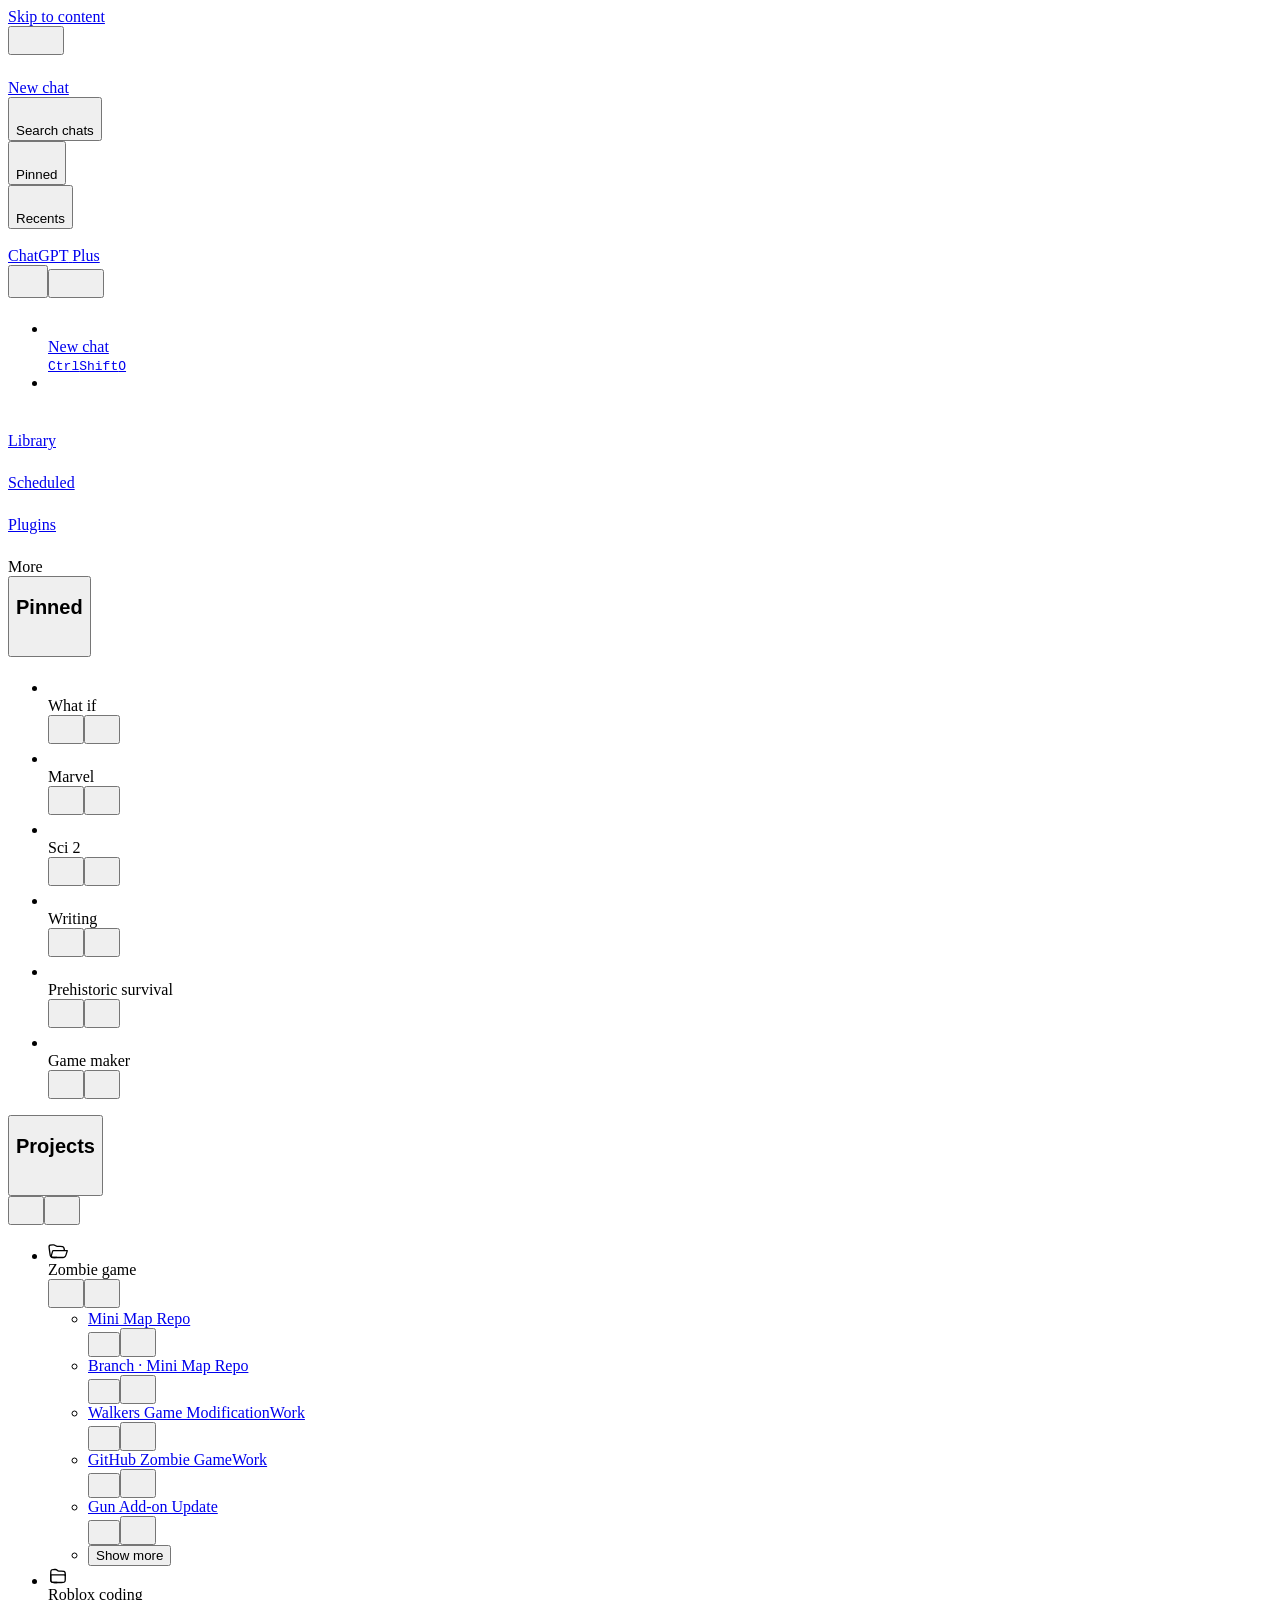
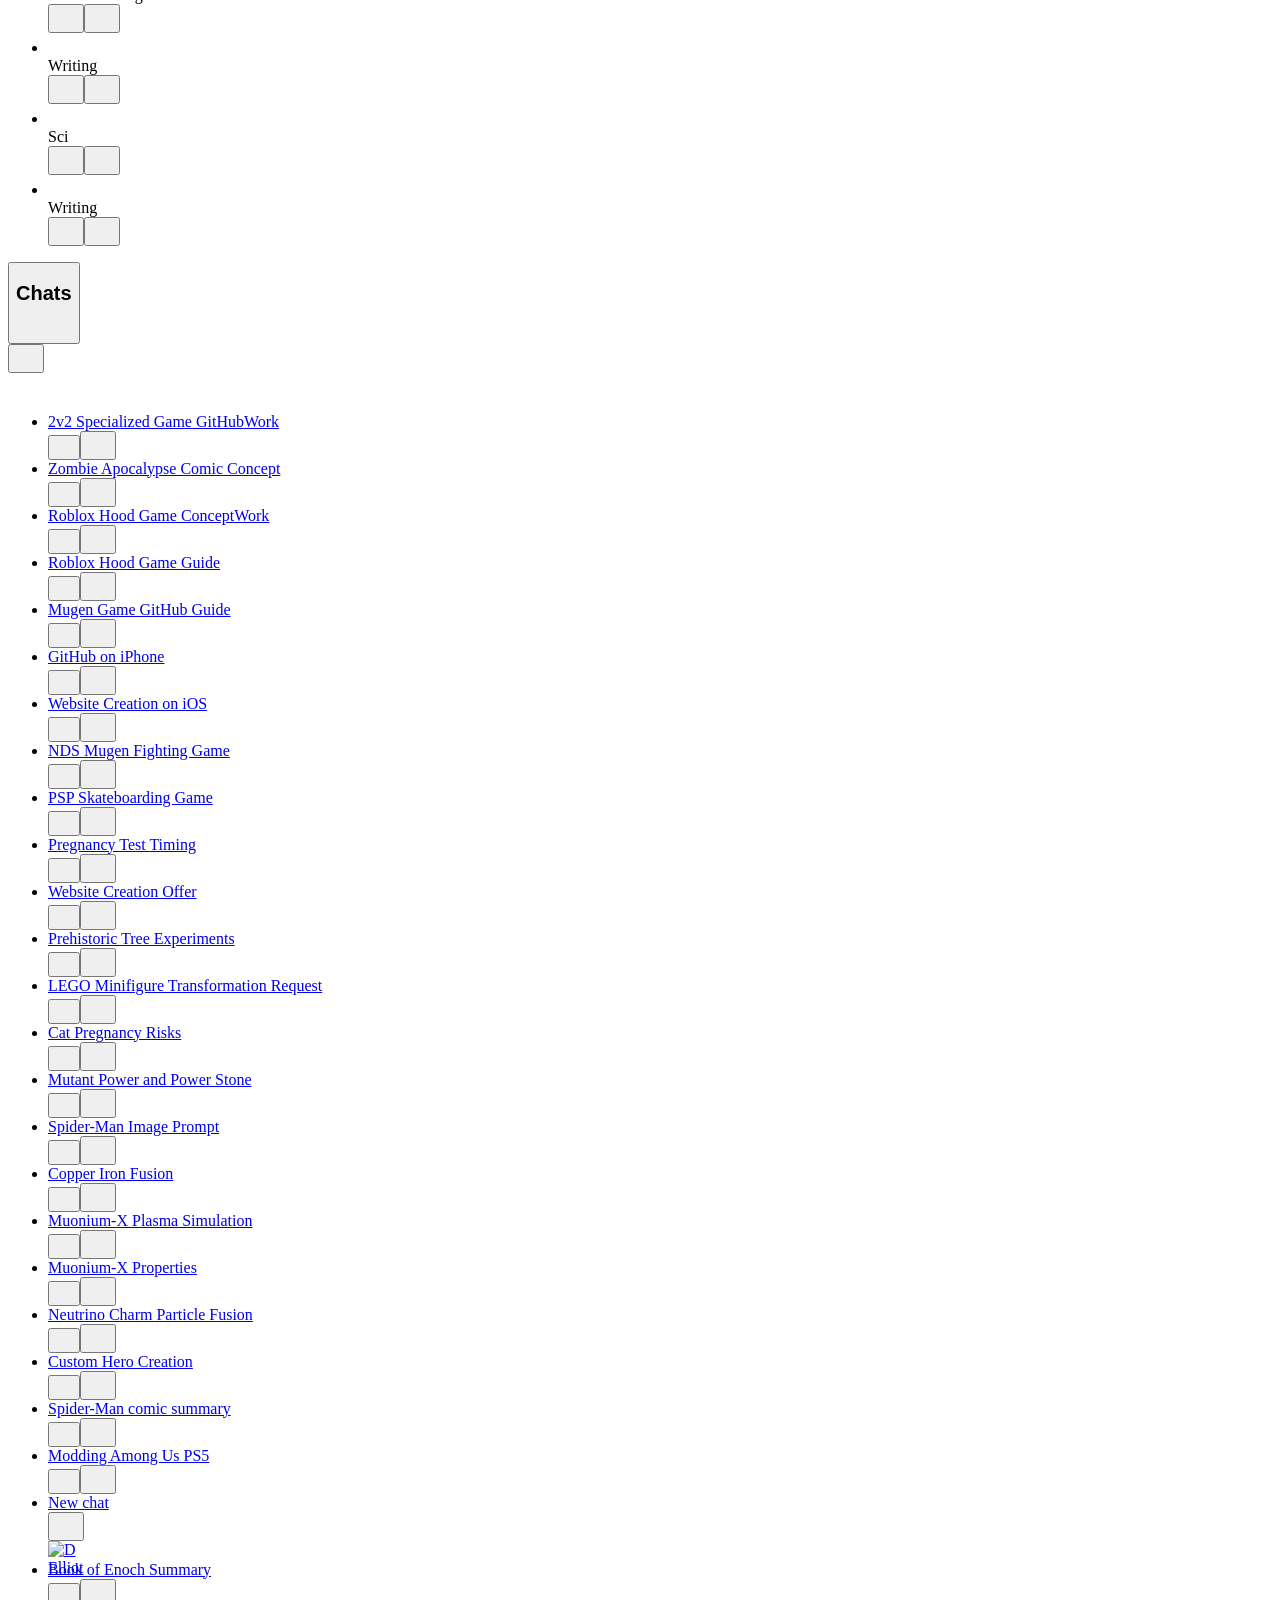
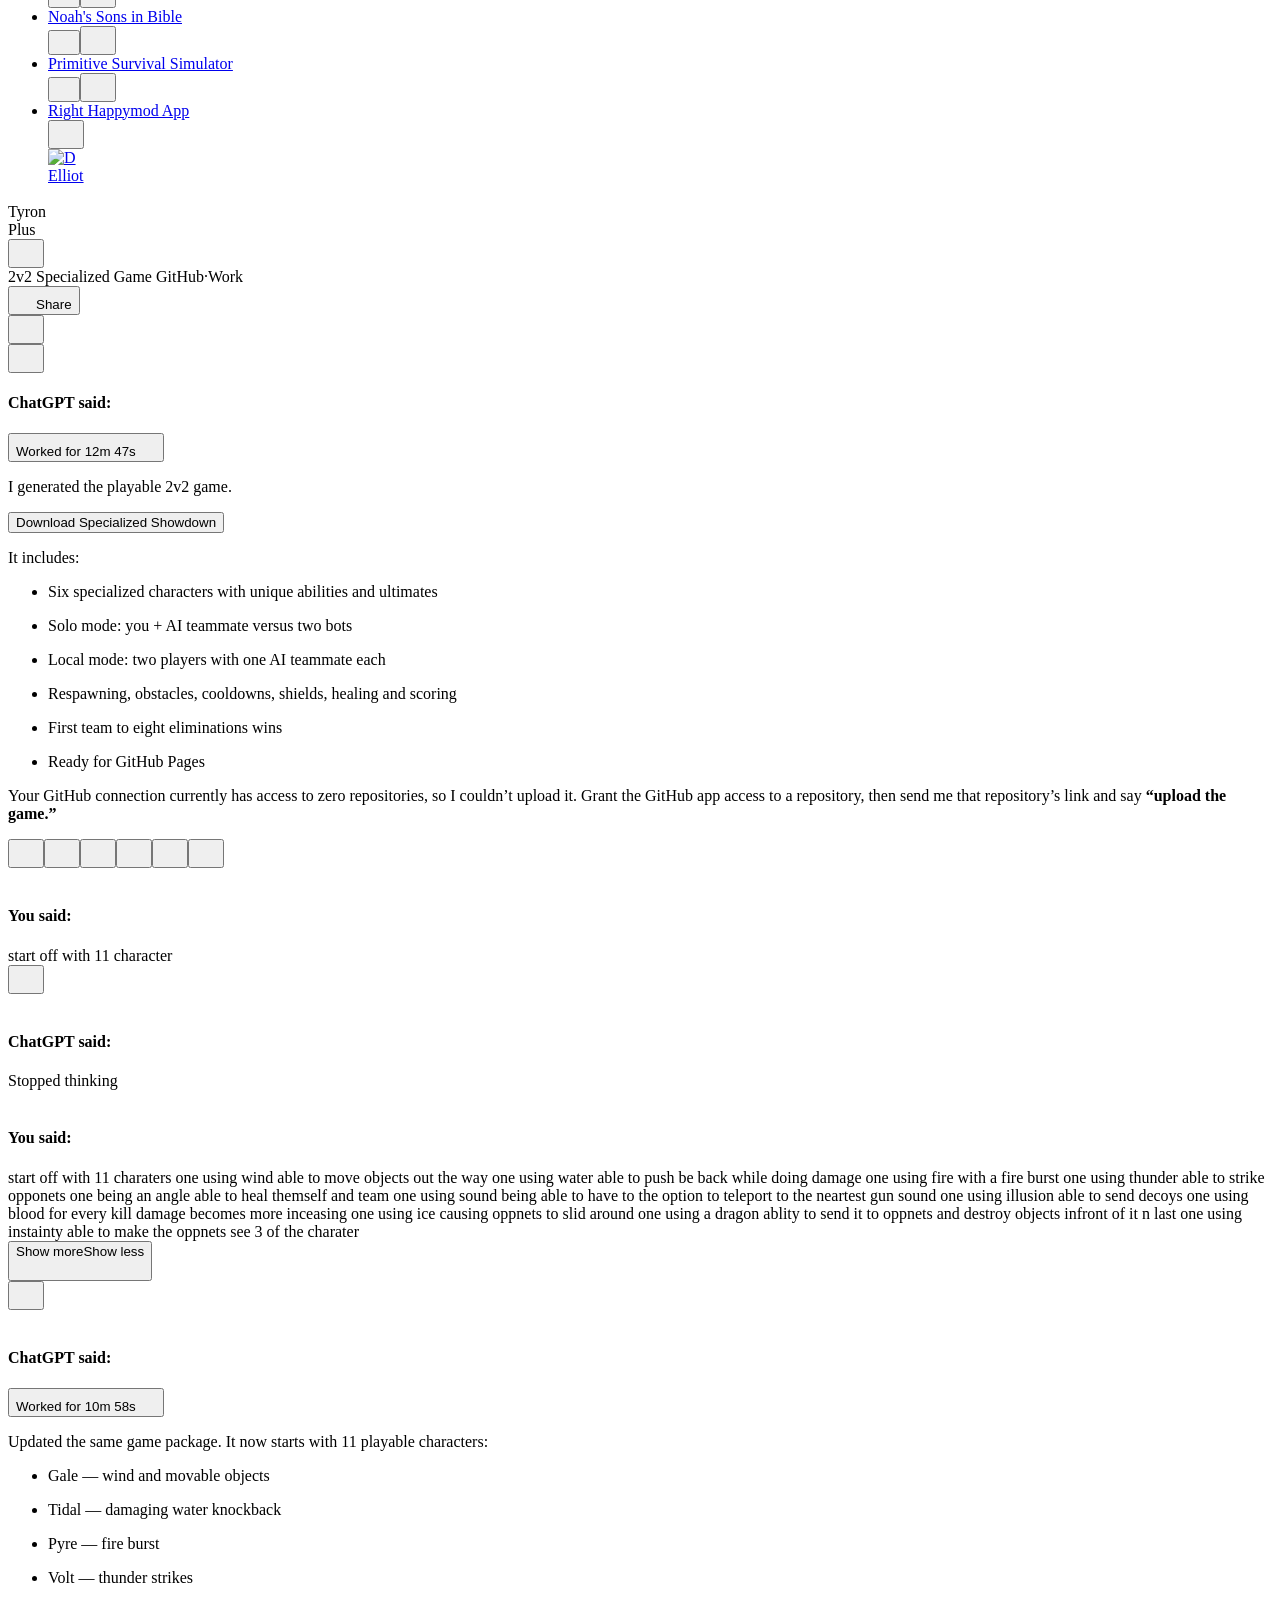
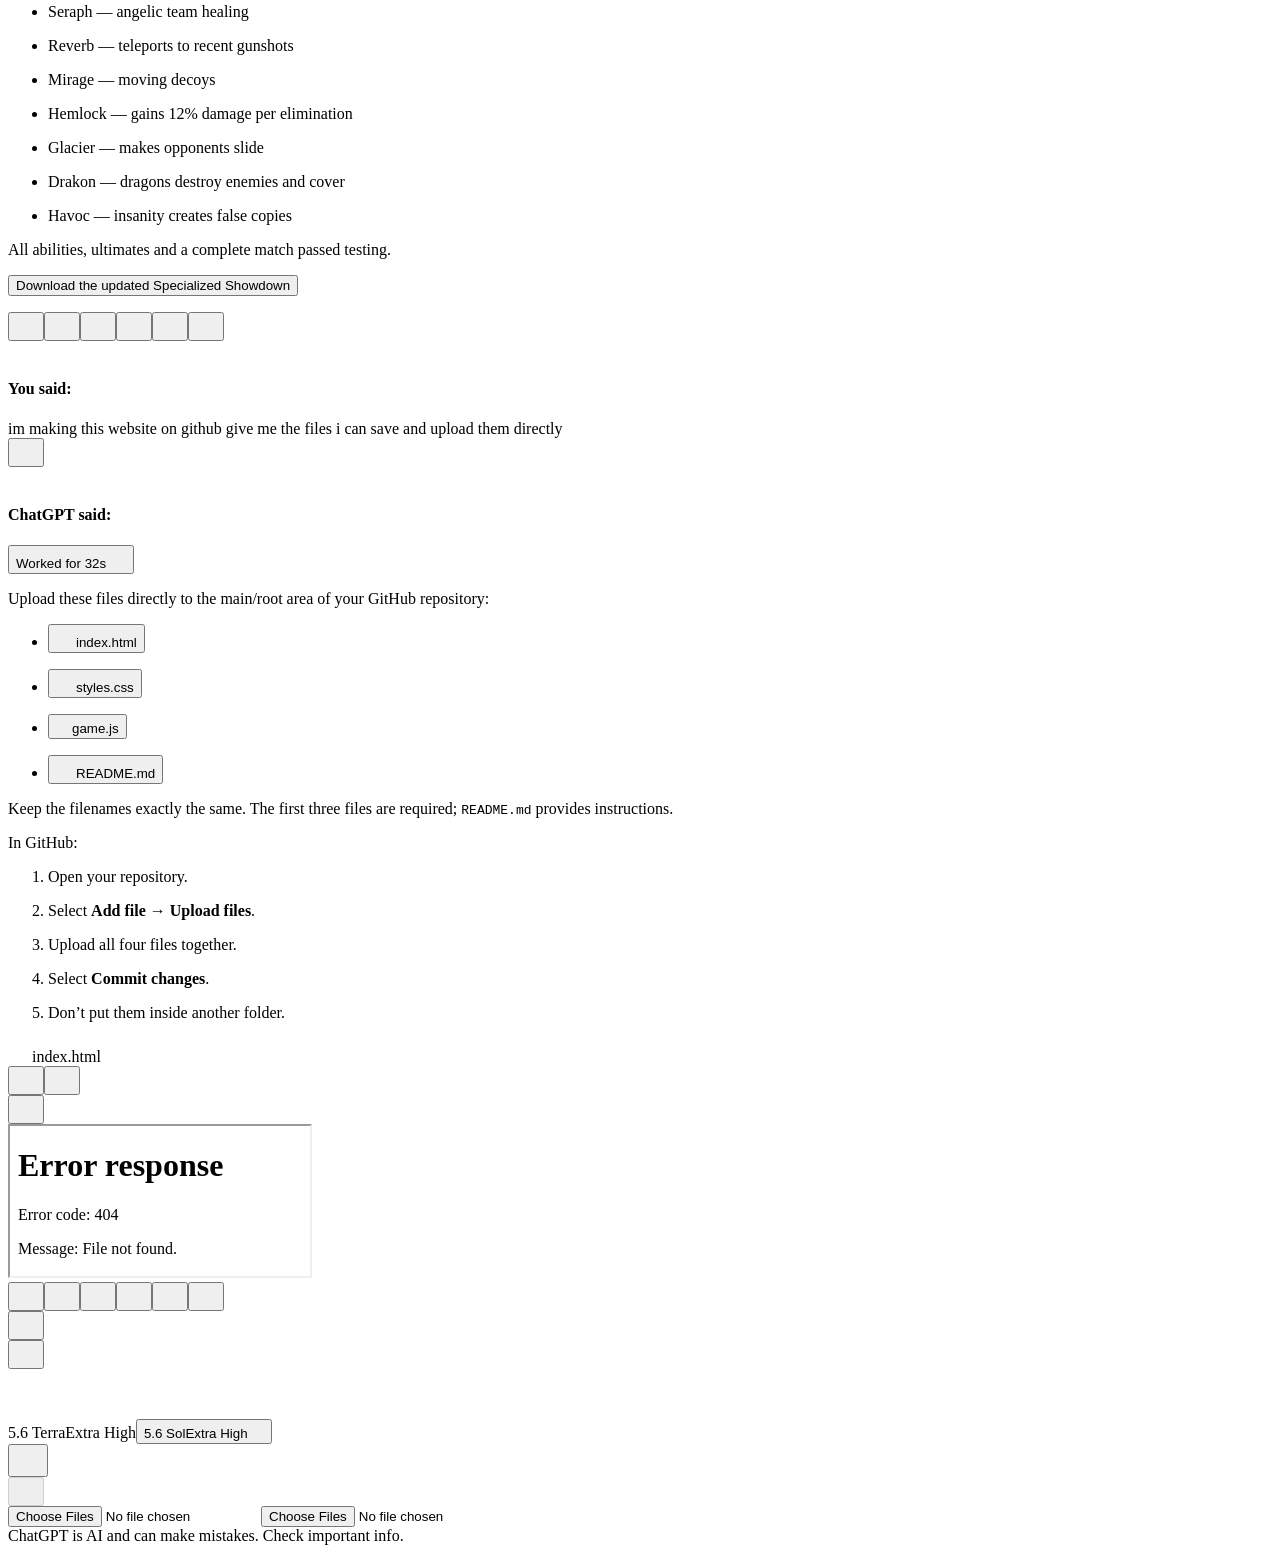
==== index.html @ 0e1603dc "Add files via upload" ====
<!DOCTYPE html>
<!-- saved from url=(0058)https://chatgpt.com/c/6a56afa4-ecfc-83ea-ad2e-dd8b0d03f89f -->
<html lang="en-US" data-build="prod-c3ecf2279f5e7dc6a6dc6aabc480e2536f325c8c" data-seq="8213088" data-contrast="default" dir="ltr" class="dark" data-chat-theme="default" style="color-scheme: dark; --cot-shimmer-duration: 1400ms;" data-ds-color-theme-update="" data-focus-mode="mouse"><head><meta http-equiv="Content-Type" content="text/html; charset=UTF-8"><style>.ͼs {background-color: var(--gray-950); color: var(--gray-50);}
.ͼs .cm-content {caret-color: var(--gray-50);}
.ͼs .cm-cursor, .ͼs .cm-dropCursor {border-left-color: var(--gray-50);}
.ͼs.cm-focused .cm-selectionBackgroundm .cm-selectionBackground, .ͼs .cm-content ::selection {background-color: var(--blue-a75);}
.ͼs .cm-activeLine {background-color: var(--gray-900);}
.ͼs .cm-gutters {background-color: var(--gray-925); color: var(--gray-250);}
.ͼs .cm-activeLineGutter {background-color: var(--gray-900);}
.ͼt {color: var(--gray-250);}
.ͼu {color: var(--blue-200);}
.ͼv {color: var(--pink-200);}
.ͼw {color: var(--yellow-200);}
.ͼx {color: var(--red-200);}
.ͼy {color: var(--orange-200);}
.ͼz {color: var(--green-200);}
.ͼ10 {color: var(--orange-200);}
.ͼ11 {color: var(--purple-200);}
.ͼ12 {color: var(--yellow-200);}
.ͼ13 {color: var(--blue-200);}
.ͼ14 {color: var(--blue-200); text-decoration: underline;}
.ͼ15 {color: var(--red-200); text-decoration: underline;}
.ͼ16 .cm-lineNumbers .cm-gutterElement {padding-left: 8px;}
.ͼ16 .cm-cursor, .ͼ16 .cm-dropCursor {border-left-width: 2px;}
.ͼ16 .cm-matchingBracket {outline: 1px solid var(--blue-200); color: inherit;}
.ͼ16 .cm-nonmatchingBracket {outline: 1px solid var(--red-200); color: inherit;}
</style><meta name="viewport" content="width=device-width, initial-scale=1, viewport-fit=cover"><link rel="preload" as="image" href="https://lh3.googleusercontent.com/a/ACg8ocJFbEPxHGlmaz9Wqb_9AbahKiTycA53Fc9KNdpix8l3KFwuYwk=s96-c" referrerpolicy="no-referrer"><meta name="text-scale" content="scale"><title>2v2 Specialized Game GitHub</title><meta property="og:title" content="ChatGPT"><meta property="og:image" content="https://cdn.openai.com/chatgpt/share-og.png"><link rel="preconnect" href="https://api.oaistatsig.com/"><meta name="robots" content="noindex, nofollow"><meta name="dd-trace-id" content="16848768690467517629"><meta name="dd-trace-time" content="1783976954609"><link rel="icon" href="https://chatgpt.com/favicon.ico" sizes="any"><link rel="icon" href="https://chatgpt.com/cdn/assets/favicon-eex17e9e.ico" sizes="48x48"><link rel="icon" href="https://chatgpt.com/cdn/assets/favicon-l4nq08hd.svg" type="image/svg+xml"><link rel="icon" href="https://chatgpt.com/cdn/assets/favicon-l4nq08hd.svg" type="image/svg+xml" media="(prefers-color-scheme: dark)"><link rel="icon" href="https://chatgpt.com/cdn/assets/favicon-48x48-glnpepm0.webp" type="image/png" sizes="48x48"><link rel="apple-touch-icon" sizes="180x180" href="https://chatgpt.com/cdn/assets/favicon-180x180-od45eci6.webp"><meta name="description" content="ChatGPT is your AI chatbot for everyday use. Chat with the most advanced AI to explore ideas, solve problems, and learn faster."><meta name="keyword" content="ai chat,ai,chap gpt,chat gbt,chat gpt 3,chat gpt login,chat gpt website,chat gpt,chat gtp,chat openai,chat,chatai,chatbot gpt,chatg,chatgpt login,chatgpt,gpt chat,open ai,openai chat,openai chatgpt,openai"><meta property="og:description" content="ChatGPT helps you get answers, find inspiration, and be more productive."><meta property="og:url" content="https://chatgpt.com/"><meta property="og:site_name" content="ChatGPT"><link rel="alternate" hreflang="am" href="https://chatgpt.com/c/6a56afa4-ecfc-83ea-ad2e-dd8b0d03f89f?locale=am"><link rel="alternate" hreflang="ar" href="https://chatgpt.com/c/6a56afa4-ecfc-83ea-ad2e-dd8b0d03f89f?locale=ar"><link rel="alternate" hreflang="bg-BG" href="https://chatgpt.com/c/6a56afa4-ecfc-83ea-ad2e-dd8b0d03f89f?locale=bg-BG"><link rel="alternate" hreflang="bn-BD" href="https://chatgpt.com/c/6a56afa4-ecfc-83ea-ad2e-dd8b0d03f89f?locale=bn-BD"><link rel="alternate" hreflang="bs-BA" href="https://chatgpt.com/c/6a56afa4-ecfc-83ea-ad2e-dd8b0d03f89f?locale=bs-BA"><link rel="alternate" hreflang="ca-ES" href="https://chatgpt.com/c/6a56afa4-ecfc-83ea-ad2e-dd8b0d03f89f?locale=ca-ES"><link rel="alternate" hreflang="cs-CZ" href="https://chatgpt.com/c/6a56afa4-ecfc-83ea-ad2e-dd8b0d03f89f?locale=cs-CZ"><link rel="alternate" hreflang="da-DK" href="https://chatgpt.com/c/6a56afa4-ecfc-83ea-ad2e-dd8b0d03f89f?locale=da-DK"><link rel="alternate" hreflang="de-DE" href="https://chatgpt.com/c/6a56afa4-ecfc-83ea-ad2e-dd8b0d03f89f?locale=de-DE"><link rel="alternate" hreflang="el-GR" href="https://chatgpt.com/c/6a56afa4-ecfc-83ea-ad2e-dd8b0d03f89f?locale=el-GR"><link rel="alternate" hreflang="en-US" href="https://chatgpt.com/c/6a56afa4-ecfc-83ea-ad2e-dd8b0d03f89f"><link rel="alternate" hreflang="es-ES" href="https://chatgpt.com/c/6a56afa4-ecfc-83ea-ad2e-dd8b0d03f89f?locale=es-ES"><link rel="alternate" hreflang="es-419" href="https://chatgpt.com/c/6a56afa4-ecfc-83ea-ad2e-dd8b0d03f89f?locale=es-419"><link rel="alternate" hreflang="et-EE" href="https://chatgpt.com/c/6a56afa4-ecfc-83ea-ad2e-dd8b0d03f89f?locale=et-EE"><link rel="alternate" hreflang="fa" href="https://chatgpt.com/c/6a56afa4-ecfc-83ea-ad2e-dd8b0d03f89f?locale=fa"><link rel="alternate" hreflang="fi-FI" href="https://chatgpt.com/c/6a56afa4-ecfc-83ea-ad2e-dd8b0d03f89f?locale=fi-FI"><link rel="alternate" hreflang="fr-FR" href="https://chatgpt.com/c/6a56afa4-ecfc-83ea-ad2e-dd8b0d03f89f?locale=fr-FR"><link rel="alternate" hreflang="fr-CA" href="https://chatgpt.com/c/6a56afa4-ecfc-83ea-ad2e-dd8b0d03f89f?locale=fr-CA"><link rel="alternate" hreflang="gu-IN" href="https://chatgpt.com/c/6a56afa4-ecfc-83ea-ad2e-dd8b0d03f89f?locale=gu-IN"><link rel="alternate" hreflang="hi-IN" href="https://chatgpt.com/c/6a56afa4-ecfc-83ea-ad2e-dd8b0d03f89f?locale=hi-IN"><link rel="alternate" hreflang="hr-HR" href="https://chatgpt.com/c/6a56afa4-ecfc-83ea-ad2e-dd8b0d03f89f?locale=hr-HR"><link rel="alternate" hreflang="hu-HU" href="https://chatgpt.com/c/6a56afa4-ecfc-83ea-ad2e-dd8b0d03f89f?locale=hu-HU"><link rel="alternate" hreflang="hy-AM" href="https://chatgpt.com/c/6a56afa4-ecfc-83ea-ad2e-dd8b0d03f89f?locale=hy-AM"><link rel="alternate" hreflang="id-ID" href="https://chatgpt.com/c/6a56afa4-ecfc-83ea-ad2e-dd8b0d03f89f?locale=id-ID"><link rel="alternate" hreflang="is-IS" href="https://chatgpt.com/c/6a56afa4-ecfc-83ea-ad2e-dd8b0d03f89f?locale=is-IS"><link rel="alternate" hreflang="it-IT" href="https://chatgpt.com/c/6a56afa4-ecfc-83ea-ad2e-dd8b0d03f89f?locale=it-IT"><link rel="alternate" hreflang="ja-JP" href="https://chatgpt.com/c/6a56afa4-ecfc-83ea-ad2e-dd8b0d03f89f?locale=ja-JP"><link rel="alternate" hreflang="ka-GE" href="https://chatgpt.com/c/6a56afa4-ecfc-83ea-ad2e-dd8b0d03f89f?locale=ka-GE"><link rel="alternate" hreflang="kk" href="https://chatgpt.com/c/6a56afa4-ecfc-83ea-ad2e-dd8b0d03f89f?locale=kk"><link rel="alternate" hreflang="kn-IN" href="https://chatgpt.com/c/6a56afa4-ecfc-83ea-ad2e-dd8b0d03f89f?locale=kn-IN"><link rel="alternate" hreflang="ko-KR" href="https://chatgpt.com/c/6a56afa4-ecfc-83ea-ad2e-dd8b0d03f89f?locale=ko-KR"><link rel="alternate" hreflang="lt" href="https://chatgpt.com/c/6a56afa4-ecfc-83ea-ad2e-dd8b0d03f89f?locale=lt"><link rel="alternate" hreflang="lv-LV" href="https://chatgpt.com/c/6a56afa4-ecfc-83ea-ad2e-dd8b0d03f89f?locale=lv-LV"><link rel="alternate" hreflang="mk-MK" href="https://chatgpt.com/c/6a56afa4-ecfc-83ea-ad2e-dd8b0d03f89f?locale=mk-MK"><link rel="alternate" hreflang="ml" href="https://chatgpt.com/c/6a56afa4-ecfc-83ea-ad2e-dd8b0d03f89f?locale=ml"><link rel="alternate" hreflang="mn" href="https://chatgpt.com/c/6a56afa4-ecfc-83ea-ad2e-dd8b0d03f89f?locale=mn"><link rel="alternate" hreflang="mr-IN" href="https://chatgpt.com/c/6a56afa4-ecfc-83ea-ad2e-dd8b0d03f89f?locale=mr-IN"><link rel="alternate" hreflang="ms-MY" href="https://chatgpt.com/c/6a56afa4-ecfc-83ea-ad2e-dd8b0d03f89f?locale=ms-MY"><link rel="alternate" hreflang="my-MM" href="https://chatgpt.com/c/6a56afa4-ecfc-83ea-ad2e-dd8b0d03f89f?locale=my-MM"><link rel="alternate" hreflang="nb-NO" href="https://chatgpt.com/c/6a56afa4-ecfc-83ea-ad2e-dd8b0d03f89f?locale=nb-NO"><link rel="alternate" hreflang="nl-NL" href="https://chatgpt.com/c/6a56afa4-ecfc-83ea-ad2e-dd8b0d03f89f?locale=nl-NL"><link rel="alternate" hreflang="pa" href="https://chatgpt.com/c/6a56afa4-ecfc-83ea-ad2e-dd8b0d03f89f?locale=pa"><link rel="alternate" hreflang="pl-PL" href="https://chatgpt.com/c/6a56afa4-ecfc-83ea-ad2e-dd8b0d03f89f?locale=pl-PL"><link rel="alternate" hreflang="pt-BR" href="https://chatgpt.com/c/6a56afa4-ecfc-83ea-ad2e-dd8b0d03f89f?locale=pt-BR"><link rel="alternate" hreflang="pt-PT" href="https://chatgpt.com/c/6a56afa4-ecfc-83ea-ad2e-dd8b0d03f89f?locale=pt-PT"><link rel="alternate" hreflang="ro-RO" href="https://chatgpt.com/c/6a56afa4-ecfc-83ea-ad2e-dd8b0d03f89f?locale=ro-RO"><link rel="alternate" hreflang="ru-RU" href="https://chatgpt.com/c/6a56afa4-ecfc-83ea-ad2e-dd8b0d03f89f?locale=ru-RU"><link rel="alternate" hreflang="sk-SK" href="https://chatgpt.com/c/6a56afa4-ecfc-83ea-ad2e-dd8b0d03f89f?locale=sk-SK"><link rel="alternate" hreflang="sl-SI" href="https://chatgpt.com/c/6a56afa4-ecfc-83ea-ad2e-dd8b0d03f89f?locale=sl-SI"><link rel="alternate" hreflang="so-SO" href="https://chatgpt.com/c/6a56afa4-ecfc-83ea-ad2e-dd8b0d03f89f?locale=so-SO"><link rel="alternate" hreflang="sq-AL" href="https://chatgpt.com/c/6a56afa4-ecfc-83ea-ad2e-dd8b0d03f89f?locale=sq-AL"><link rel="alternate" hreflang="sr-RS" href="https://chatgpt.com/c/6a56afa4-ecfc-83ea-ad2e-dd8b0d03f89f?locale=sr-RS"><link rel="alternate" hreflang="sv-SE" href="https://chatgpt.com/c/6a56afa4-ecfc-83ea-ad2e-dd8b0d03f89f?locale=sv-SE"><link rel="alternate" hreflang="sw-TZ" href="https://chatgpt.com/c/6a56afa4-ecfc-83ea-ad2e-dd8b0d03f89f?locale=sw-TZ"><link rel="alternate" hreflang="ta-IN" href="https://chatgpt.com/c/6a56afa4-ecfc-83ea-ad2e-dd8b0d03f89f?locale=ta-IN"><link rel="alternate" hreflang="te-IN" href="https://chatgpt.com/c/6a56afa4-ecfc-83ea-ad2e-dd8b0d03f89f?locale=te-IN"><link rel="alternate" hreflang="th-TH" href="https://chatgpt.com/c/6a56afa4-ecfc-83ea-ad2e-dd8b0d03f89f?locale=th-TH"><link rel="alternate" hreflang="tl" href="https://chatgpt.com/c/6a56afa4-ecfc-83ea-ad2e-dd8b0d03f89f?locale=tl"><link rel="alternate" hreflang="tr-TR" href="https://chatgpt.com/c/6a56afa4-ecfc-83ea-ad2e-dd8b0d03f89f?locale=tr-TR"><link rel="alternate" hreflang="uk-UA" href="https://chatgpt.com/c/6a56afa4-ecfc-83ea-ad2e-dd8b0d03f89f?locale=uk-UA"><link rel="alternate" hreflang="ur" href="https://chatgpt.com/c/6a56afa4-ecfc-83ea-ad2e-dd8b0d03f89f?locale=ur"><link rel="alternate" hreflang="vi-VN" href="https://chatgpt.com/c/6a56afa4-ecfc-83ea-ad2e-dd8b0d03f89f?locale=vi-VN"><link rel="alternate" hreflang="zh-CN" href="https://chatgpt.com/c/6a56afa4-ecfc-83ea-ad2e-dd8b0d03f89f?locale=zh-CN"><link rel="alternate" hreflang="zh-TW" href="https://chatgpt.com/c/6a56afa4-ecfc-83ea-ad2e-dd8b0d03f89f?locale=zh-TW"><link rel="alternate" hreflang="zh-HK" href="https://chatgpt.com/c/6a56afa4-ecfc-83ea-ad2e-dd8b0d03f89f?locale=zh-HK"><link rel="alternate" hreflang="x-default" href="https://chatgpt.com/c/6a56afa4-ecfc-83ea-ad2e-dd8b0d03f89f"><link rel="canonical" href="https://chatgpt.com/c/6a56afa4-ecfc-83ea-ad2e-dd8b0d03f89f"><style data-tailwind-layer-order="true" nonce="" type="text/css">@layer properties, theme, base, components, utilities;
</style><link rel="stylesheet" href="./index_files/root-iikznxrp.css"><link rel="stylesheet" href="./index_files/conversation-small-kusvlns9.css"><link rel="modulepreload" as="script" crossorigin="" href="https://chatgpt.com/cdn/assets/eec4c631-jskzvr26xjpgxjqm.js"><link rel="modulepreload" as="script" crossorigin="" href="https://chatgpt.com/cdn/assets/5ab42519-ne3fjlvkb55un9xn.js"><link rel="modulepreload" as="script" crossorigin="" href="https://chatgpt.com/cdn/assets/be58453f-g3yhyjvpi7oepsu2.js"><link rel="modulepreload" as="script" crossorigin="" href="https://chatgpt.com/cdn/assets/fd7f274b-dh81us80sd6pqz5m.js"><link rel="modulepreload" as="script" crossorigin="" href="https://chatgpt.com/cdn/assets/88605b43-lv2dqlxyl4qnzrqm.js"><link rel="modulepreload" as="script" crossorigin="" href="https://chatgpt.com/cdn/assets/e6911992-dv4dtc6oqaewgst9.js"><link rel="stylesheet" crossorigin="" href="./index_files/root-iikznxrp(1).css"><link rel="modulepreload" as="script" crossorigin="" href="https://chatgpt.com/cdn/assets/c2675c8c-bq3rg6matm5z8305.js"><link rel="stylesheet" crossorigin="" href="./index_files/conversation-small-kusvlns9(1).css"><link rel="stylesheet" crossorigin="" href="./index_files/global-modals-5n50n0lo.css"><link rel="modulepreload" as="script" crossorigin="" href="https://chatgpt.com/cdn/assets/3cabda09-6xd9qvxtu689xux5.js"><link rel="modulepreload" as="script" crossorigin="" href="https://chatgpt.com/cdn/assets/bcf56d39-kyjjf9kyu7xj9l3z.js"><link rel="modulepreload" as="script" crossorigin="" href="https://chatgpt.com/cdn/assets/e6fa0362-f23dd1kud993ur81.js"><link rel="modulepreload" as="script" crossorigin="" href="https://chatgpt.com/cdn/assets/4e18e912-e0wrz8pwjgtgweyw.js"><link rel="stylesheet" crossorigin="" href="./index_files/silk-hq-jrmbfqt7.css"><link rel="modulepreload" as="script" crossorigin="" href="https://chatgpt.com/cdn/assets/f4e264a1-dtosvwujf1uwdhiz.js"><link rel="modulepreload" as="script" crossorigin="" href="https://chatgpt.com/cdn/assets/ae144ef6-c95bcq2iua5x8aml.js"><link rel="modulepreload" as="script" crossorigin="" href="https://chatgpt.com/cdn/assets/e8ccfb70-en3jmok9ryjnsya9.js"><link rel="modulepreload" as="script" crossorigin="" href="https://chatgpt.com/cdn/assets/ad0d1100-hsogq1lijac5f0vg.js"><link rel="modulepreload" as="script" crossorigin="" href="https://chatgpt.com/cdn/assets/8d5bfd5c-ib8gdfur0vpgbes1.js"><link rel="modulepreload" as="script" crossorigin="" href="https://chatgpt.com/cdn/assets/9435784d-fmuva4dt65zj11r5.js"><link rel="modulepreload" as="script" crossorigin="" href="https://chatgpt.com/cdn/assets/2831b016-h4cpm9wqugvewrvg.js"><link rel="modulepreload" as="script" crossorigin="" href="https://chatgpt.com/cdn/assets/3c02c844-i3sagfbgr1zc2wyy.js"><link rel="modulepreload" as="script" crossorigin="" href="https://chatgpt.com/cdn/assets/20b6b8ed-nbucms73u3p6i59g.js"><link rel="modulepreload" as="script" crossorigin="" href="https://chatgpt.com/cdn/assets/f1d26d54-n1m2epazcdqxk76a.js"><link rel="modulepreload" as="script" crossorigin="" href="https://chatgpt.com/cdn/assets/842afc59-gjr2pzg2g8ujfwg4.js"><link rel="modulepreload" as="script" crossorigin="" href="https://chatgpt.com/cdn/assets/a846575e-lw2anpp7jzx6rntk.js"><link rel="stylesheet" crossorigin="" href="./index_files/tpp-site-preview-transition-jee6i7ix.css"><link rel="modulepreload" as="script" crossorigin="" href="https://chatgpt.com/cdn/assets/1e4de2e8-laqxgpb3tivgj8ep.js"><link rel="modulepreload" as="script" crossorigin="" href="https://chatgpt.com/cdn/assets/dfa96487-dtcb271zxfmaux0i.js"><link rel="modulepreload" as="script" crossorigin="" href="https://chatgpt.com/cdn/assets/f06f201f-gyfgextvhudx9wo1.js"><link rel="modulepreload" as="script" crossorigin="" href="https://chatgpt.com/cdn/assets/70ccb607-ygoo8o8zbuk4k8vl.js"><link rel="modulepreload" as="script" crossorigin="" href="https://chatgpt.com/cdn/assets/ea2f7ce1-b3aammx0lirtita1.js"><link rel="modulepreload" as="script" crossorigin="" href="https://chatgpt.com/cdn/assets/19cb8032-md77ijfo5h14k0qr.js"><link rel="modulepreload" as="script" crossorigin="" href="https://chatgpt.com/cdn/assets/45a9607d-jymyfdx9we9hdjj7.js"><link rel="modulepreload" as="script" crossorigin="" href="https://chatgpt.com/cdn/assets/41a2fdf3-b7yy7zjoo7jkyba8.js"><link rel="modulepreload" as="script" crossorigin="" href="https://chatgpt.com/cdn/assets/96098dcc-ijq90xfx3fz86hqd.js"><link rel="modulepreload" as="script" crossorigin="" href="https://chatgpt.com/cdn/assets/f6a81ab7-n3i3h61716x653ta.js"><link rel="modulepreload" as="script" crossorigin="" href="https://chatgpt.com/cdn/assets/f8d34c7f-bimmxnj2e2eq7sr3.js"><link rel="modulepreload" as="script" crossorigin="" href="https://chatgpt.com/cdn/assets/0fbccedd-me24t4nppuvsokuu.js"><link rel="modulepreload" as="script" crossorigin="" href="https://chatgpt.com/cdn/assets/c19d65aa-noa38dom53p3zlel.js"><link rel="modulepreload" as="script" crossorigin="" href="https://chatgpt.com/cdn/assets/85f3cacd-jg2zyilhvmuwt7di.js"><link rel="modulepreload" as="script" crossorigin="" href="https://chatgpt.com/cdn/assets/4dbef424-ci4gtpdyn1gosoa6.js"><link rel="modulepreload" as="script" crossorigin="" href="https://chatgpt.com/cdn/assets/6cef767a-n9mbtfyq8b9olr6a.js"><link rel="modulepreload" as="script" crossorigin="" href="https://chatgpt.com/cdn/assets/41f1c77d-chdygze0tbrssdc4.js"><link rel="modulepreload" as="script" crossorigin="" href="https://chatgpt.com/cdn/assets/44fdb285-keeojjboswbf6gsa.js"><link rel="modulepreload" as="script" crossorigin="" href="https://chatgpt.com/cdn/assets/4c0f1f8e-btugucdr8w8fxuk3.js"><link rel="modulepreload" as="script" crossorigin="" href="https://chatgpt.com/cdn/assets/540191af-nlwnu0erb34dzuii.js"><link rel="modulepreload" as="script" crossorigin="" href="https://chatgpt.com/cdn/assets/b9e74381-klf3vwgqih3229gq.js"><link rel="modulepreload" as="script" crossorigin="" href="https://chatgpt.com/cdn/assets/a35b0b5c-dn3wzmi8z45cdeqo.js"><link rel="modulepreload" as="script" crossorigin="" href="https://chatgpt.com/cdn/assets/d93502a4-m2sid57m6xo25vx3.js"><link rel="modulepreload" as="script" crossorigin="" href="https://chatgpt.com/cdn/assets/e3127a4c-m5z7ldgrxvl1xzfb.js"><link rel="modulepreload" as="script" crossorigin="" href="https://chatgpt.com/cdn/assets/407dfab1-i6idqwbop1swcafm.js"><link rel="modulepreload" as="script" crossorigin="" href="https://chatgpt.com/cdn/assets/a366adf3-n5yqn1x4frtlscaa.js"><link rel="modulepreload" as="script" crossorigin="" href="https://chatgpt.com/cdn/assets/30f82755-hg6ukd6uva92007x.js"><link rel="modulepreload" as="script" crossorigin="" href="https://chatgpt.com/cdn/assets/ec72420d-qnv0ie52qc6ce9hf.js"><link rel="modulepreload" as="script" crossorigin="" href="https://chatgpt.com/cdn/assets/1c9846c0-frb9yfq4szzgxomi.js"><link rel="modulepreload" as="script" crossorigin="" href="https://chatgpt.com/cdn/assets/df65a32a-rulo9st6jnjzs1i6.js"><link rel="modulepreload" as="script" crossorigin="" href="https://chatgpt.com/cdn/assets/5e13cd87-h0kryh5rtur4zbrs.js"><link rel="modulepreload" as="script" crossorigin="" href="https://chatgpt.com/cdn/assets/a0c3e3cc-mbvlwxyfvnawvaxc.js"><link rel="modulepreload" as="script" crossorigin="" href="https://chatgpt.com/cdn/assets/c74f1d9e-onmaih0rs3diiv43.js"><link rel="modulepreload" as="script" crossorigin="" href="https://chatgpt.com/cdn/assets/79f982eb-bz2m1s97znydq1p1.js"><link rel="modulepreload" as="script" crossorigin="" href="https://chatgpt.com/cdn/assets/2032bdfc-bb6a7whlyo6m593m.js"><link rel="modulepreload" as="script" crossorigin="" href="https://chatgpt.com/cdn/assets/428e79be-k15vbowquecui02i.js"><link rel="modulepreload" as="script" crossorigin="" href="https://chatgpt.com/cdn/assets/07b12a2d-mm4rsng7xrcgk9vt.js"><link rel="modulepreload" as="script" crossorigin="" href="https://chatgpt.com/cdn/assets/eb34548a-hls1czca1a7v60pu.js"><link rel="modulepreload" as="script" crossorigin="" href="https://chatgpt.com/cdn/assets/5b203e1c-d1tw8sa0y8hx7oy6.js"><link rel="modulepreload" as="script" crossorigin="" href="https://chatgpt.com/cdn/assets/f7e0bf69-fyahrqmnnukza5eq.js"><link rel="modulepreload" as="script" crossorigin="" href="https://chatgpt.com/cdn/assets/824d80d7-lxepqx3kzkvo2qyc.js"><link rel="modulepreload" as="script" crossorigin="" href="https://chatgpt.com/cdn/assets/f254c486-lqrvq1i6l87u2ves.js"><link rel="modulepreload" as="script" crossorigin="" href="https://chatgpt.com/cdn/assets/1c86a5ac-eew6ipg28d7mvtth.js"><link rel="modulepreload" as="script" crossorigin="" href="https://chatgpt.com/cdn/assets/7517017f-b7qjlj516848ok3d.js"><link rel="modulepreload" as="script" crossorigin="" href="https://chatgpt.com/cdn/assets/8d846022-djn9qyntn04hjqmd.js"><link rel="modulepreload" as="script" crossorigin="" href="https://chatgpt.com/cdn/assets/84983163-g5xybmmh71gw9o0w.js"><link rel="modulepreload" as="script" crossorigin="" href="https://chatgpt.com/cdn/assets/6601bf01-b6sd1mar4w75uvc9.js"><link rel="modulepreload" as="script" crossorigin="" href="https://chatgpt.com/cdn/assets/0bbb1ecb-k492njbtop192qg9.js"><link rel="modulepreload" as="script" crossorigin="" href="https://chatgpt.com/cdn/assets/67fb493c-lhdv9udlhagowmlv.js"><link rel="modulepreload" as="script" crossorigin="" href="https://chatgpt.com/cdn/assets/cd7c6193-jru0y86bg9421gye.js"><link rel="modulepreload" as="script" crossorigin="" href="https://chatgpt.com/cdn/assets/08b6430b-hwqovfqghfs4k3h0.js"><link rel="modulepreload" as="script" crossorigin="" href="https://chatgpt.com/cdn/assets/2745b5be-e9wzi6vm00d24jxr.js"><link rel="modulepreload" as="script" crossorigin="" href="https://chatgpt.com/cdn/assets/c380c713-qpeniu8tkc6sq79a.js"><link rel="modulepreload" as="script" crossorigin="" href="https://chatgpt.com/cdn/assets/54e99289-kbxj93yat2j7l1sm.js"><link rel="modulepreload" as="script" crossorigin="" href="https://chatgpt.com/cdn/assets/4143cd04-me4xwu1ixd98n9j4.js"><link rel="modulepreload" as="script" crossorigin="" href="https://chatgpt.com/cdn/assets/b4b33d24-oy96xmsybc72xwe4.js"><link rel="modulepreload" as="script" crossorigin="" href="https://chatgpt.com/cdn/assets/31cec8d8-c4em6zgil8l7dzsi.js"><link rel="modulepreload" as="script" crossorigin="" href="https://chatgpt.com/cdn/assets/b21d692c-g2guxdjh85bak3cq.js"><link rel="modulepreload" as="script" crossorigin="" href="https://chatgpt.com/cdn/assets/6570a388-jyjug0ue6gvarcos.js"><link rel="modulepreload" as="script" crossorigin="" href="https://chatgpt.com/cdn/assets/b9e1b3a9-incn0fr54jadaxik.js"><link rel="modulepreload" as="script" crossorigin="" href="https://chatgpt.com/cdn/assets/cc275b97-dca4hd0yu1okniq1.js"><link rel="modulepreload" as="script" crossorigin="" href="https://chatgpt.com/cdn/assets/5ab42519-mq7wu9bezm5ifxf7.js"><link rel="modulepreload" as="script" crossorigin="" href="https://chatgpt.com/cdn/assets/e0691314-ijq1trr3vlznnbeu.js"><link rel="modulepreload" as="script" crossorigin="" href="https://chatgpt.com/cdn/assets/66c6e910-nokvlue6xy2jpns5.js"><link rel="modulepreload" as="script" crossorigin="" href="https://chatgpt.com/cdn/assets/239f44f1-l9obtab2swjwihcp.js"><link rel="modulepreload" as="script" crossorigin="" href="https://chatgpt.com/cdn/assets/5be378a2-jadw4cmmjo6tvdsw.js"><link rel="modulepreload" as="script" crossorigin="" href="https://chatgpt.com/cdn/assets/c8f38d6c-e7emxmq955f9105y.js"><link rel="modulepreload" as="script" crossorigin="" href="https://chatgpt.com/cdn/assets/58ab20f4-nbzf0dwn4pnss8ny.js"><link rel="modulepreload" as="script" crossorigin="" href="https://chatgpt.com/cdn/assets/2d4fbc67-fu1nstt0x1f726ed.js"><link rel="modulepreload" as="script" crossorigin="" href="https://chatgpt.com/cdn/assets/9a292b8a-hwyoq093ngtp9ujy.js"><link rel="modulepreload" as="script" crossorigin="" href="https://chatgpt.com/cdn/assets/af004db9-hz4b1vipzlom13uo.js"><link rel="modulepreload" as="script" crossorigin="" href="https://chatgpt.com/cdn/assets/c157dfba-ghc8ppqvsfy9herd.js"><link rel="modulepreload" as="script" crossorigin="" href="https://chatgpt.com/cdn/assets/e04c699b-ogegpqs7y1du43nk.js"><link rel="modulepreload" as="script" crossorigin="" href="https://chatgpt.com/cdn/assets/3b8bd72c-jb2tr2whrojhgnqd.js"><link rel="modulepreload" as="script" crossorigin="" href="https://chatgpt.com/cdn/assets/81fe9c28-czstpaxjg5mfe15v.js"><link rel="modulepreload" as="script" crossorigin="" href="https://chatgpt.com/cdn/assets/6fd89734-pfd9nyv33iqf6hc8.js"><link rel="modulepreload" as="script" crossorigin="" href="https://chatgpt.com/cdn/assets/a89794b1-ch197uan7xtqgbwu.js"><link rel="modulepreload" as="script" crossorigin="" href="https://chatgpt.com/cdn/assets/4740ae63-l18qagazkpik48cz.js"><link rel="modulepreload" as="script" crossorigin="" href="https://chatgpt.com/cdn/assets/da39060d-ng7l2v28mqd0vk6g.js"><link rel="modulepreload" as="script" crossorigin="" href="https://chatgpt.com/cdn/assets/a9c4a648-cwwijyooroaxmt7k.js"><link rel="modulepreload" as="script" crossorigin="" href="https://chatgpt.com/cdn/assets/3a792387-cb1anp4xou0abjn5.js"><link rel="modulepreload" as="script" crossorigin="" href="https://chatgpt.com/cdn/assets/411304d4-m3m8p0trelt28fol.js"><link rel="modulepreload" as="script" crossorigin="" href="https://chatgpt.com/cdn/assets/f4a8359c-he6e6yfhs4mmdxzt.js"><link rel="modulepreload" as="script" crossorigin="" href="https://chatgpt.com/cdn/assets/6fd89734-c85211mhfa3fpqsn.js"><link rel="modulepreload" as="script" crossorigin="" href="https://chatgpt.com/cdn/assets/eda93c10-ez36s3h65gbl1ahi.js"><link rel="modulepreload" as="script" crossorigin="" href="https://chatgpt.com/cdn/assets/e802fc66-hrndqd6ko38irm60.js"><link rel="modulepreload" as="script" crossorigin="" href="https://chatgpt.com/cdn/assets/083e3de5-mc89usgs6sjum2ax.js"><link rel="modulepreload" as="script" crossorigin="" href="https://chatgpt.com/cdn/assets/0dfae8e8-jxm3ao9rsi3noau2.js"><link rel="modulepreload" as="script" crossorigin="" href="https://chatgpt.com/cdn/assets/53e54fd2-kgmdni9ctvu751ym.js"><link rel="modulepreload" as="script" crossorigin="" href="https://chatgpt.com/cdn/assets/d97ccc1a-fjf8y42b6z4ha0cq.js"><link rel="modulepreload" as="script" crossorigin="" href="https://chatgpt.com/cdn/assets/bcae0416-m0zlbhfg0opgvpvz.js"><link rel="modulepreload" as="script" crossorigin="" href="https://chatgpt.com/cdn/assets/bc8739a9-5917gtph9puclvop.js"><link rel="modulepreload" as="script" crossorigin="" href="https://chatgpt.com/cdn/assets/6ce3263b-npx3f32vz3ezeifl.js"><link rel="modulepreload" as="script" crossorigin="" href="https://chatgpt.com/cdn/assets/8c2bbf14-muec7cj4rg2d46q7.js"><link rel="modulepreload" as="script" crossorigin="" href="https://chatgpt.com/cdn/assets/05d28061-6f88ar2mw7f0yjcm.js"><link rel="modulepreload" as="script" crossorigin="" href="https://chatgpt.com/cdn/assets/2773dd5c-eoqsp4ftcgm0zhq9.js"><link rel="modulepreload" as="script" crossorigin="" href="https://chatgpt.com/cdn/assets/49c3887d-m6knso5fr7it95jq.js"><link rel="modulepreload" as="script" crossorigin="" href="https://chatgpt.com/cdn/assets/243dc411-lj5k49a67ngzgl6x.js"><link rel="modulepreload" as="script" crossorigin="" href="https://chatgpt.com/cdn/assets/fed4caac-li5d8z7e822tqf6q.js"><link rel="modulepreload" as="script" crossorigin="" href="https://chatgpt.com/cdn/assets/a9fa9fda-lafy0n1sbnez2bes.js"><link rel="stylesheet" crossorigin="" href="./index_files/ADAVisualizationComponent-m14wkthf.css"><link rel="modulepreload" as="script" crossorigin="" href="https://chatgpt.com/cdn/assets/916289eb-otaed3cgxcj1i5dz.js"><link rel="modulepreload" as="script" crossorigin="" href="https://chatgpt.com/cdn/assets/0cbfca96-g9b6iah7c10yhd36.js"><link rel="modulepreload" as="script" crossorigin="" href="https://chatgpt.com/cdn/assets/14d54f92-ekxcuewf10wl72j9.js"><link rel="modulepreload" as="script" crossorigin="" href="https://chatgpt.com/cdn/assets/75c75efe-937dxpbifwbc5nwg.js"><link rel="modulepreload" as="script" crossorigin="" href="https://chatgpt.com/cdn/assets/6cb4c679-fi2yez2p7c85gjit.js"><link rel="modulepreload" as="script" crossorigin="" href="https://chatgpt.com/cdn/assets/f53b3bb6-lqu36svt6z2z31i5.js"><link rel="modulepreload" as="script" crossorigin="" href="https://chatgpt.com/cdn/assets/9d735b91-caqqnngz0x23kmho.js"><link rel="modulepreload" as="script" crossorigin="" href="https://chatgpt.com/cdn/assets/5ab42519-g7kdge8ri7flzjo4.js"><link rel="modulepreload" as="script" crossorigin="" href="https://chatgpt.com/cdn/assets/f8c29597-k9ziqj1k0xm50i83.js"><link rel="modulepreload" as="script" crossorigin="" href="https://chatgpt.com/cdn/assets/150f7f4e-gvd39iy9r2em6ipq.js"><link rel="modulepreload" as="script" crossorigin="" href="https://chatgpt.com/cdn/assets/6769d453-lgs8rkom0e1ah403.js"><link rel="modulepreload" as="script" crossorigin="" href="https://chatgpt.com/cdn/assets/4103c401-fbxppd5gn196mkwk.js"><link rel="modulepreload" as="script" crossorigin="" href="https://chatgpt.com/cdn/assets/444ece60-nky2dd44ibewk898.js"><link rel="modulepreload" as="script" crossorigin="" href="https://chatgpt.com/cdn/assets/a26359cf-kwexnjg9nwgbknzf.js"><link rel="modulepreload" as="script" crossorigin="" href="https://chatgpt.com/cdn/assets/18e7d84e-hulpds3sphtyjtig.js"><link rel="modulepreload" as="script" crossorigin="" href="https://chatgpt.com/cdn/assets/76b5a357-o1jk75r6pxc0ifs1.js"><link rel="modulepreload" as="script" crossorigin="" href="https://chatgpt.com/cdn/assets/91969468-eebhikcq2s8i2ytt.js"><link rel="modulepreload" as="script" crossorigin="" href="https://chatgpt.com/cdn/assets/5c0a6962-g12fds1etiub2c4o.js"><link rel="modulepreload" as="script" crossorigin="" href="https://chatgpt.com/cdn/assets/62145d23-b8masln7ir3u87py.js"><link rel="modulepreload" as="script" crossorigin="" href="https://chatgpt.com/cdn/assets/9e6b8179-ep11gcvjfbz8vi7y.js"><link rel="modulepreload" as="script" crossorigin="" href="https://chatgpt.com/cdn/assets/2ab5aa6c-b76tpr5hazwkdwl8.js"><link rel="modulepreload" as="script" crossorigin="" href="https://chatgpt.com/cdn/assets/c01cad0d-nhzhgr0dypqyrofa.js"><link rel="modulepreload" as="script" crossorigin="" href="https://chatgpt.com/cdn/assets/ff057340-haifgdxsrwucndul.js"><link rel="modulepreload" as="script" crossorigin="" href="https://chatgpt.com/cdn/assets/8becd41d-j1ppgr1k8u6ir3sj.js"><link rel="modulepreload" as="script" crossorigin="" href="https://chatgpt.com/cdn/assets/ae2c873a-idxfwkimzy6p9isl.js"><link rel="modulepreload" as="script" crossorigin="" href="https://chatgpt.com/cdn/assets/c0abab23-c2m7rc1xv1t4uwny.js"><link rel="modulepreload" as="script" crossorigin="" href="https://chatgpt.com/cdn/assets/8baac9c1-bbe0j158za45g2mn.js"><link rel="stylesheet" crossorigin="" href="./index_files/code-block-dop2czwo.css"><link rel="modulepreload" as="script" crossorigin="" href="https://chatgpt.com/cdn/assets/7d7b57e4-j32un5te56jqcrku.js"><link rel="modulepreload" as="script" crossorigin="" href="https://chatgpt.com/cdn/assets/bcae0416-fs5qccw68vvbnreu.js"><link rel="modulepreload" as="script" crossorigin="" href="https://chatgpt.com/cdn/assets/bcae0416-iyi6j9x129fd8v84.js"><link rel="modulepreload" as="script" crossorigin="" href="https://chatgpt.com/cdn/assets/6cb574fa-fz5e7i3nuyoxgwkh.js"><link rel="modulepreload" as="script" crossorigin="" href="https://chatgpt.com/cdn/assets/a4ef304b-f7d5x6fdud2otky6.js"><link rel="modulepreload" as="script" crossorigin="" href="https://chatgpt.com/cdn/assets/8ad92f11-gtmj5mls55xmams4.js"><link rel="stylesheet" crossorigin="" href="./index_files/code-block-viewer-bb2wmqiy.css"><link rel="modulepreload" as="script" crossorigin="" href="https://chatgpt.com/cdn/assets/a3812aa4-blw2shup5gmq7bkm.js"><link rel="modulepreload" as="script" crossorigin="" href="https://chatgpt.com/cdn/assets/ce635c4e-kh4wmg6hcidwg7r9.js"><link rel="modulepreload" as="script" crossorigin="" href="https://chatgpt.com/cdn/assets/ee5ab530-mjxskh1sua345iea.js"><link rel="modulepreload" as="script" crossorigin="" href="https://chatgpt.com/cdn/assets/5617653c-bs0yib7866zx3jbu.js"><link rel="modulepreload" as="script" crossorigin="" href="https://chatgpt.com/cdn/assets/bbaf6cec-cgadquaf38pv94sz.js"><link rel="modulepreload" as="script" crossorigin="" href="https://chatgpt.com/cdn/assets/facdead0-d0ei3utypohizts4.js"><link rel="modulepreload" as="script" crossorigin="" href="https://chatgpt.com/cdn/assets/92f0d6e1-iqrycrtsuyjcqcex.js"><link rel="modulepreload" as="script" crossorigin="" href="https://chatgpt.com/cdn/assets/58843224-h8s18ksdmg3ws37z.js"><link rel="modulepreload" as="script" crossorigin="" href="https://chatgpt.com/cdn/assets/3be1d422-19bsvlpzy6zhdssl.js"><link rel="stylesheet" crossorigin="" href="./index_files/pets-caf033ay.css"><link rel="modulepreload" as="script" crossorigin="" href="https://chatgpt.com/cdn/assets/93027c7b-bd3x2vrgp3k2ng9z.js"><link rel="stylesheet" crossorigin="" href="./index_files/cot-message-mbvpc7rn.css"><link rel="modulepreload" as="script" crossorigin="" href="https://chatgpt.com/cdn/assets/f66998f5-ekt53m2ifn9gx17v.js"><link rel="modulepreload" as="script" crossorigin="" href="https://chatgpt.com/cdn/assets/9c5a2fed-e15yvh3pfz3finj6.js"><link rel="modulepreload" as="script" crossorigin="" href="https://chatgpt.com/cdn/assets/1de975ca-cy3ke87v4zfrsd34.js"><link rel="modulepreload" as="script" crossorigin="" href="https://chatgpt.com/cdn/assets/a05edf66-j4tzxnjfr4lbsxyk.js"><link rel="modulepreload" as="script" crossorigin="" href="https://chatgpt.com/cdn/assets/ba13b013-n9x3bm71lkb9uwjd.js"><link rel="modulepreload" as="script" crossorigin="" href="https://chatgpt.com/cdn/assets/3f739852-cf1tfbf71yfhctgq.js"><link rel="modulepreload" as="script" crossorigin="" href="https://chatgpt.com/cdn/assets/25e69e8b-ioe3zburg9657svl.js"><link rel="modulepreload" as="script" crossorigin="" href="https://chatgpt.com/cdn/assets/23264968-c0ymg6pij3h7rfa4.js"><link rel="modulepreload" as="script" crossorigin="" href="https://chatgpt.com/cdn/assets/d9bdd822-mwsm110ry10sdmp2.js"><link rel="modulepreload" as="script" crossorigin="" href="https://chatgpt.com/cdn/assets/0d978407-kg7vmotaxkmrzvu5.js"><link rel="modulepreload" as="script" crossorigin="" href="https://chatgpt.com/cdn/assets/56de79f9-njlyj0mvctwzs28f.js"><link rel="modulepreload" as="script" crossorigin="" href="https://chatgpt.com/cdn/assets/986c36f9-ctd9v4vcwle96umq.js"><link rel="modulepreload" as="script" crossorigin="" href="https://chatgpt.com/cdn/assets/19ad7347-hl2csd5dvv9kq4lj.js"><link rel="modulepreload" as="script" crossorigin="" href="https://chatgpt.com/cdn/assets/db90fe48-lirqe4enip359yjb.js"><link rel="modulepreload" as="script" crossorigin="" href="https://chatgpt.com/cdn/assets/a32f3e3f-i5qmw887hkhffup2.js"><link rel="modulepreload" as="script" crossorigin="" href="https://chatgpt.com/cdn/assets/4d6fc5a1-m77a1btpwqv4rlaf.js"><link rel="modulepreload" as="script" crossorigin="" href="https://chatgpt.com/cdn/assets/886e78d2-om0dnoyhoaqznd4b.js"><link rel="modulepreload" as="script" crossorigin="" href="https://chatgpt.com/cdn/assets/43cc23fa-dy8c443zannjmwf8.js"><link rel="modulepreload" as="script" crossorigin="" href="https://chatgpt.com/cdn/assets/55904901-byfh98fnmtyns3d0.js"><link rel="modulepreload" as="script" crossorigin="" href="https://chatgpt.com/cdn/assets/f41fe2ca-egaq9y385a4wf5oi.js"><link rel="modulepreload" as="script" crossorigin="" href="https://chatgpt.com/cdn/assets/edb73080-lmixinn7orph1dnf.js"><link rel="modulepreload" as="script" crossorigin="" href="https://chatgpt.com/cdn/assets/ad0202c9-jen6z8e8z434ism2.js"><link rel="modulepreload" as="script" crossorigin="" href="https://chatgpt.com/cdn/assets/d3de655b-k7zia9obkkpuldkh.js"><link rel="modulepreload" as="script" crossorigin="" href="https://chatgpt.com/cdn/assets/46ce414a-hn1dnn3pgplmqb4r.js"><link rel="modulepreload" as="script" crossorigin="" href="https://chatgpt.com/cdn/assets/2a1bc5bb-gg8wniaw9luwjp2m.js"><link rel="modulepreload" as="script" crossorigin="" href="https://chatgpt.com/cdn/assets/695dd909-j9g3v5x8xt9x4gqw.js"><link rel="modulepreload" as="script" crossorigin="" href="https://chatgpt.com/cdn/assets/6192fc83-ejitxyon8ahy39jy.js"><link rel="modulepreload" as="script" crossorigin="" href="https://chatgpt.com/cdn/assets/80d081df-baisfrnqau1bejhb.js"><link rel="modulepreload" as="script" crossorigin="" href="https://chatgpt.com/cdn/assets/32a2db56-i5cml56we4uuo00o.js"><link rel="modulepreload" as="script" crossorigin="" href="https://chatgpt.com/cdn/assets/e07e1f50-bxp6xjmmilzm1c3u.js"><link rel="modulepreload" as="script" crossorigin="" href="https://chatgpt.com/cdn/assets/9b968c94-di9k3ia23dy7qzap.js"><link rel="modulepreload" as="script" crossorigin="" href="https://chatgpt.com/cdn/assets/7cdccdf3-kv4q23x2wmqvq4nr.js"><link rel="modulepreload" as="script" crossorigin="" href="https://chatgpt.com/cdn/assets/74332051-hvgehj9hh3wwm3lf.js"><link rel="modulepreload" as="script" crossorigin="" href="https://chatgpt.com/cdn/assets/639d2afb-e0dy4r2xmoaxwmi5.js"><link rel="modulepreload" as="script" crossorigin="" href="https://chatgpt.com/cdn/assets/76b5a357-j37hh1b56y1cibfi.js"><link rel="modulepreload" as="script" crossorigin="" href="https://chatgpt.com/cdn/assets/4c806318-fi67hpxp2e0hy8p3.js"><link rel="stylesheet" crossorigin="" href="./index_files/ansi-1f6vhsjh.css"><link rel="modulepreload" as="script" crossorigin="" href="https://chatgpt.com/cdn/assets/ce52ae67-cg9e5t0ywsbzjb7g.js"><link rel="modulepreload" as="script" crossorigin="" href="https://chatgpt.com/cdn/assets/54d21dcb-o2cvgvncwwcuxzxp.js"><link rel="modulepreload" as="script" crossorigin="" href="https://chatgpt.com/cdn/assets/92cd10e6-m8rfeh57qkhx1u0c.js"><link rel="modulepreload" as="script" crossorigin="" href="https://chatgpt.com/cdn/assets/32f10268-bs6l67y54ntje4jz.js"><link rel="modulepreload" as="script" crossorigin="" href="https://chatgpt.com/cdn/assets/7ec8c41d-hmdqzlrmla2pc05a.js"><link rel="modulepreload" as="script" crossorigin="" href="https://chatgpt.com/cdn/assets/5ab42519-nw3ry4ojvavaw1oz.js"><link rel="modulepreload" as="script" crossorigin="" href="https://chatgpt.com/cdn/assets/8d846022-e3nnsae9svsf37a4.js"><link rel="modulepreload" as="script" crossorigin="" href="https://chatgpt.com/cdn/assets/e87af100-j4lhugnxbs5nrbk7.js"><link rel="modulepreload" as="script" crossorigin="" href="https://chatgpt.com/cdn/assets/b4c3a217-2dyrzxkmgozbc9wy.js"><link rel="modulepreload" as="script" crossorigin="" href="https://chatgpt.com/cdn/assets/9d0ce1f2-brw0neo7bmeq6z41.js"><link rel="modulepreload" as="script" crossorigin="" href="https://chatgpt.com/cdn/assets/f4222f0c-jdjnl17c6vsdsuv6.js"><link rel="modulepreload" as="script" crossorigin="" href="https://chatgpt.com/cdn/assets/e1d1ae28-eaohqhv2x9qznptb.js"><link rel="modulepreload" as="script" crossorigin="" href="https://chatgpt.com/cdn/assets/dccfc4ad-c3vwnhgw6rhrutcr.js"><link rel="modulepreload" as="script" crossorigin="" href="https://chatgpt.com/cdn/assets/52de10fe-jb2kc069ntsl8od0.js"><link rel="modulepreload" as="script" crossorigin="" href="https://chatgpt.com/cdn/assets/bb31fdd0-cva8plc7pxzc1728.js"><link rel="modulepreload" as="script" crossorigin="" href="https://chatgpt.com/cdn/assets/6b80a314-l175epqmr1fqcysd.js"><link rel="stylesheet" crossorigin="" href="./index_files/product-variants-ga945uk2.css"><link rel="modulepreload" as="script" crossorigin="" href="https://chatgpt.com/cdn/assets/28938d3c-ekbyqs62weg0icfr.js"><link rel="modulepreload" as="script" crossorigin="" href="https://chatgpt.com/cdn/assets/25a66342-oc6ur84wkwzedfqj.js"><link rel="modulepreload" as="script" crossorigin="" href="https://chatgpt.com/cdn/assets/3d9e424f-if7gcq6k4rm824dd.js"><link rel="modulepreload" as="script" crossorigin="" href="https://chatgpt.com/cdn/assets/25a66342-jp0n81jf14vxu9af.js"><link rel="modulepreload" as="script" crossorigin="" href="https://chatgpt.com/cdn/assets/25a66342-hq9rsfpbba0qm7u3.js"><link rel="modulepreload" as="script" crossorigin="" href="https://chatgpt.com/cdn/assets/ab333bf7-o8mgzbb20k8lq3wk.js"><link rel="modulepreload" as="script" crossorigin="" href="https://chatgpt.com/cdn/assets/98bbfa68-lssgh1jnm3sx0n01.js"><link rel="modulepreload" as="script" crossorigin="" href="https://chatgpt.com/cdn/assets/4f6b213f-c3uhpgiwvc5u1mas.js"><link rel="modulepreload" as="script" crossorigin="" href="https://chatgpt.com/cdn/assets/a35abcd6-o5htszdrwrx2y6dz.js"><link rel="modulepreload" as="script" crossorigin="" href="https://chatgpt.com/cdn/assets/064f6ac1-b9kqvkt4vu9ykmh3.js"><link rel="stylesheet" crossorigin="" href="./index_files/Popover-jjzuc9pc.css"><link rel="modulepreload" as="script" crossorigin="" href="https://chatgpt.com/cdn/assets/2a78025d-khr0m3hzh7gs7rd1.js"><link rel="modulepreload" as="script" crossorigin="" href="https://chatgpt.com/cdn/assets/36ecb4f8-b5pl5dvxob804vea.js"><link rel="stylesheet" crossorigin="" href="./index_files/Input-eusic68p.css"><link rel="stylesheet" crossorigin="" href="./index_files/Select-bspt7hni.css"><link rel="stylesheet" crossorigin="" href="./index_files/DatePicker-lvtkn77u.css"><link rel="modulepreload" as="script" crossorigin="" href="https://chatgpt.com/cdn/assets/ca8e826d-lene4c4lejb23e99.js"><link rel="stylesheet" crossorigin="" href="./index_files/Avatar-kw5t2dfu.css"><link rel="modulepreload" as="script" crossorigin="" href="https://chatgpt.com/cdn/assets/1aa4cb0b-h6fnsprrsfdhogwl.js"><link rel="stylesheet" crossorigin="" href="./index_files/Image-nnxrmk5d.css"><link rel="modulepreload" as="script" crossorigin="" href="https://chatgpt.com/cdn/assets/28030648-b3wxsih2w0vha4ag.js"><link rel="stylesheet" crossorigin="" href="./index_files/RadioGroup-m8zapj2d.css"><link rel="modulepreload" as="script" crossorigin="" href="https://chatgpt.com/cdn/assets/500b4410-ipnds9a8mkap4jqz.js"><link rel="stylesheet" crossorigin="" href="./index_files/TextLink-hyfuyd7n.css"><link rel="modulepreload" as="script" crossorigin="" href="https://chatgpt.com/cdn/assets/18658023-k49rtlrs6h3qd9y1.js"><link rel="stylesheet" crossorigin="" href="./index_files/AssistantMessage-lplwfziw.css"><link rel="modulepreload" as="script" crossorigin="" href="https://chatgpt.com/cdn/assets/24c0da2c-ckpp7mz0sgq0l73u.js"><link rel="stylesheet" crossorigin="" href="./index_files/mapbox-gl-l6rc2zka.css"><link rel="modulepreload" as="script" crossorigin="" href="https://chatgpt.com/cdn/assets/8d358735-dfrwc4p3u1pnjp8d.js"><link rel="stylesheet" crossorigin="" href="./index_files/AnimatedMascot-dx2jnhv5.css"><link rel="modulepreload" as="script" crossorigin="" href="https://chatgpt.com/cdn/assets/33446f04-d275spk7uycdqnv4.js"><link rel="modulepreload" as="script" crossorigin="" href="https://chatgpt.com/cdn/assets/5fe07825-e1n018ml8lybbc9f.js"><link rel="stylesheet" crossorigin="" href="./index_files/SegmentedControl-nay8rogw.css"><link rel="stylesheet" crossorigin="" href="./index_files/src-mkg8l0bu.css"><link rel="modulepreload" as="script" crossorigin="" href="https://chatgpt.com/cdn/assets/c9d82553-evh5e8mce8p0bknw.js"><link rel="modulepreload" as="script" crossorigin="" href="https://chatgpt.com/cdn/assets/04f387fb-i7kaghq2suokwjat.js"><link rel="modulepreload" as="script" crossorigin="" href="https://chatgpt.com/cdn/assets/eb6cd4a4-mp64pa5e0sxnuiwx.js"><link rel="modulepreload" as="script" crossorigin="" href="https://chatgpt.com/cdn/assets/017c9c5c-htm29ttdb53c2pdo.js"><link rel="modulepreload" as="script" crossorigin="" href="https://chatgpt.com/cdn/assets/1a5e078c-laa7vf73v4rzsu0a.js"><link rel="modulepreload" as="script" crossorigin="" href="https://chatgpt.com/cdn/assets/57f71cac-1aw48peo4qhnq6l2.js"><link rel="modulepreload" as="script" crossorigin="" href="https://chatgpt.com/cdn/assets/5798741d-ldmn1hbgtb7cxryi.js"><link rel="modulepreload" as="script" crossorigin="" href="https://chatgpt.com/cdn/assets/023ae2e0-grcd6s3jlajms7rx.js"><link rel="modulepreload" as="script" crossorigin="" href="https://chatgpt.com/cdn/assets/5983c1e5-ltbakztpteydyhto.js"><link rel="modulepreload" as="script" crossorigin="" href="https://chatgpt.com/cdn/assets/12fa2cb9-io4ul2tkcz6a584p.js"><link rel="modulepreload" as="script" crossorigin="" href="https://chatgpt.com/cdn/assets/2f7309c2-oaq7evy4vdj9tu5k.js"><link rel="modulepreload" as="script" crossorigin="" href="https://chatgpt.com/cdn/assets/9a854fd2-kfz0jw4ma7azc8hm.js"><link rel="modulepreload" as="script" crossorigin="" href="https://chatgpt.com/cdn/assets/2b85cfea-mf4kewot6ogboalh.js"><link rel="modulepreload" as="script" crossorigin="" href="https://chatgpt.com/cdn/assets/ac827dee-gxu504dh7u2aar32.js"><link rel="modulepreload" as="script" crossorigin="" href="https://chatgpt.com/cdn/assets/6afb0137-kt8znqc85gfo8r7j.js"><link rel="modulepreload" as="script" crossorigin="" href="https://chatgpt.com/cdn/assets/2ac7f54f-gvrtad26ds67yxpa.js"><link rel="modulepreload" as="script" crossorigin="" href="https://chatgpt.com/cdn/assets/12a8bcb0-esyt5u9bmrl04bds.js"><link rel="modulepreload" as="script" crossorigin="" href="https://chatgpt.com/cdn/assets/a91a940c-bdqw9l5jkbi13dxa.js"><link rel="modulepreload" as="script" crossorigin="" href="https://chatgpt.com/cdn/assets/4b2c6e28-hhedtyofwbgxuhhe.js"><link rel="modulepreload" as="script" crossorigin="" href="https://chatgpt.com/cdn/assets/44246d2c-nk80v7m9hu17ssav.js"><link rel="modulepreload" as="script" crossorigin="" href="https://chatgpt.com/cdn/assets/31e01dd8-grfh1xel45j3ittm.js"><link rel="modulepreload" as="script" crossorigin="" href="https://chatgpt.com/cdn/assets/85557f11-mo7e90xwht146njf.js"><link rel="modulepreload" as="script" crossorigin="" href="https://chatgpt.com/cdn/assets/0379e822-oje59muzpa1ice6o.js"><link rel="modulepreload" as="script" crossorigin="" href="https://chatgpt.com/cdn/assets/0631b696-lxrk21rcbtif9lj7.js"><link rel="modulepreload" as="script" crossorigin="" href="https://chatgpt.com/cdn/assets/7099925c-o92as0gunmvf2cna.js"><link rel="modulepreload" as="script" crossorigin="" href="https://chatgpt.com/cdn/assets/c097a031-ifuaef5n592mby72.js"><link rel="modulepreload" as="script" crossorigin="" href="https://chatgpt.com/cdn/assets/26f1de33-kx3zd3f0d4kgb3uc.js"><link rel="modulepreload" as="script" crossorigin="" href="https://chatgpt.com/cdn/assets/373ddd65-ije68c33sbx25oae.js"><link rel="modulepreload" as="script" crossorigin="" href="https://chatgpt.com/cdn/assets/5e60ff5a-jkv4wm7rf6hon1v7.js"><link rel="modulepreload" as="script" crossorigin="" href="https://chatgpt.com/cdn/assets/781797c9-mit3vzhcut4in24x.js"><link rel="modulepreload" as="script" crossorigin="" href="https://chatgpt.com/cdn/assets/296caa51-mhmsu1x4tjk94m7p.js"><link rel="modulepreload" as="script" crossorigin="" href="https://chatgpt.com/cdn/assets/0de06f11-g04dkoruhfzp8ig8.js"><link rel="modulepreload" as="script" crossorigin="" href="https://chatgpt.com/cdn/assets/e54430f0-gvsw1ruvl60unwju.js"><link rel="stylesheet" crossorigin="" href="./index_files/writing-block-provider-glf7jg4z.css"><link rel="modulepreload" as="script" crossorigin="" href="https://chatgpt.com/cdn/assets/2120deb9-oahs86viq5hn1k1l.js"><link rel="modulepreload" as="script" crossorigin="" href="https://chatgpt.com/cdn/assets/9a717608-gztx288hyqv1wfth.js"><link rel="modulepreload" as="script" crossorigin="" href="https://chatgpt.com/cdn/assets/02df22f1-c0mxg535feo1rvms.js"><link rel="modulepreload" as="script" crossorigin="" href="https://chatgpt.com/cdn/assets/0a3e27b8-cm7ctji53lpibvhp.js"><link rel="modulepreload" as="script" crossorigin="" href="https://chatgpt.com/cdn/assets/b38665c9-diifvodsnv39bdl4.js"><link rel="modulepreload" as="script" crossorigin="" href="https://chatgpt.com/cdn/assets/19334654-ou0uine1g7jbkm34.js"><link rel="modulepreload" as="script" crossorigin="" href="https://chatgpt.com/cdn/assets/6ec7331b-indtx5yomyzpeq9s.js"><link rel="modulepreload" as="script" crossorigin="" href="https://chatgpt.com/cdn/assets/72c9acea-ogpkrzezf5h7cogm.js"><link rel="modulepreload" as="script" crossorigin="" href="https://chatgpt.com/cdn/assets/04f8996d-l6m4tv06ibj3wpw4.js"><link rel="stylesheet" crossorigin="" href="./index_files/user-loqx9inc.css"><link rel="modulepreload" as="script" crossorigin="" href="https://chatgpt.com/cdn/assets/5ab42519-n95eab5bmp22l3uo.js"><link rel="modulepreload" as="script" crossorigin="" href="https://chatgpt.com/cdn/assets/b58ae57c-efdff6rsvsdz8kpb.js"><link rel="stylesheet" crossorigin="" href="./index_files/fullscreen-lxd7vmcm.css"><link rel="stylesheet" crossorigin="" href="./index_files/map-with-entities-hwk5oa65.css"><link rel="modulepreload" as="script" crossorigin="" href="https://chatgpt.com/cdn/assets/bd043fcd-gru9nxjnzvjxbl61.js"><link rel="modulepreload" as="script" crossorigin="" href="https://chatgpt.com/cdn/assets/23de51ef-ev6gss0qjyolh5df.js"><link rel="modulepreload" as="script" crossorigin="" href="https://chatgpt.com/cdn/assets/3069874b-l6j3vc6uns13ydng.js"><link rel="modulepreload" as="script" crossorigin="" href="https://chatgpt.com/cdn/assets/498cd593-p43pir915ykzx0df.js"><link rel="modulepreload" as="script" crossorigin="" href="https://chatgpt.com/cdn/assets/b7675d69-hls6mo2hn3jujwm3.js"><link rel="stylesheet" crossorigin="" href="./index_files/table-components-ca43bz4f.css"><link rel="modulepreload" as="script" crossorigin="" href="https://chatgpt.com/cdn/assets/2210195a-m7tjm3a19ttfd85p.js"><link rel="modulepreload" as="script" crossorigin="" href="https://chatgpt.com/cdn/assets/ecab41d6-b3xpsf97h60049se.js"><link rel="modulepreload" as="script" crossorigin="" href="https://chatgpt.com/cdn/assets/81143ecf-l7e4yndlrsw9sq4u.js"><link rel="modulepreload" as="script" crossorigin="" href="https://chatgpt.com/cdn/assets/b7324575-mo52yruyn0w30ij0.js"><link rel="modulepreload" as="script" crossorigin="" href="https://chatgpt.com/cdn/assets/e1b7d567-gzocatctlrnw7e34.js"><link rel="modulepreload" as="script" crossorigin="" href="https://chatgpt.com/cdn/assets/f56d3903-cmulzdfsfid1t0g0.js"><link rel="modulepreload" as="script" crossorigin="" href="https://chatgpt.com/cdn/assets/dcadf3b0-lhczx0kvt0dhg43p.js"><link rel="modulepreload" as="script" crossorigin="" href="https://chatgpt.com/cdn/assets/58cf4120-nwgtvytp80rl58gh.js"><link rel="modulepreload" as="script" crossorigin="" href="https://chatgpt.com/cdn/assets/2af37e0b-fp33jbuygn0jhh6l.js"><link rel="modulepreload" as="script" crossorigin="" href="https://chatgpt.com/cdn/assets/94e0eb8c-bn4qq1swo1uyb63q.js"><link rel="modulepreload" as="script" crossorigin="" href="https://chatgpt.com/cdn/assets/e7a416e4-fb8qfg7lnhegtoyo.js"><link rel="modulepreload" as="script" crossorigin="" href="https://chatgpt.com/cdn/assets/9e18a103-a5cx514oi9dn9a76.js"><link rel="modulepreload" as="script" crossorigin="" href="https://chatgpt.com/cdn/assets/1361132d-j9c70523cql6my1u.js"><link rel="modulepreload" as="script" crossorigin="" href="https://chatgpt.com/cdn/assets/e8b55dd1-k2e1hl385lg5v9kl.js"><link rel="modulepreload" as="script" crossorigin="" href="https://chatgpt.com/cdn/assets/3a774aaf-nhmcrjdt4o21lv21.js"><link rel="modulepreload" as="script" crossorigin="" href="https://chatgpt.com/cdn/assets/5f4d7fa0-c7y3ztj1f4pxb9zj.js"><link rel="modulepreload" as="script" crossorigin="" href="https://chatgpt.com/cdn/assets/0f28d127-graxagpq6lomcrfd.js"><link rel="modulepreload" as="script" crossorigin="" href="https://chatgpt.com/cdn/assets/dd81d43b-bu1nyblp6mpmrex7.js"><link rel="modulepreload" as="script" crossorigin="" href="https://chatgpt.com/cdn/assets/3625fe1a-ck618wemcbrynchy.js"><link rel="modulepreload" as="script" crossorigin="" href="https://chatgpt.com/cdn/assets/82d09521-fzwovgrpgj06a10i.js"><link rel="modulepreload" as="script" crossorigin="" href="https://chatgpt.com/cdn/assets/aaa2d182-mfna1inf9ts8vot3.js"><link rel="modulepreload" as="script" crossorigin="" href="https://chatgpt.com/cdn/assets/cf64444f-h2cgdgbye30fkroa.js"><link rel="modulepreload" as="script" crossorigin="" href="https://chatgpt.com/cdn/assets/22bcb108-isnz2eq4djju5st3.js"><link rel="modulepreload" as="script" crossorigin="" href="https://chatgpt.com/cdn/assets/7a28ef6c-kj8indtqmxfiq9s9.js"><link rel="stylesheet" crossorigin="" href="./index_files/model-reasoning-effort-slider-no39wi1w.css"><link rel="modulepreload" as="script" crossorigin="" href="https://chatgpt.com/cdn/assets/ba0ab623-ixqobs2mr8w9qthd.js"><link rel="modulepreload" as="script" crossorigin="" href="https://chatgpt.com/cdn/assets/5f339043-msydy70hsvisfzui.js"><link rel="modulepreload" as="script" crossorigin="" href="https://chatgpt.com/cdn/assets/147d70af-oinkcwlo9s0oog6c.js"><link rel="modulepreload" as="script" crossorigin="" href="https://chatgpt.com/cdn/assets/97f4f1ec-m6hknqqm1zo0onij.js"><link rel="modulepreload" as="script" crossorigin="" href="https://chatgpt.com/cdn/assets/e77a4be2-c40wa63i7tfd3ed8.js"><link rel="modulepreload" as="script" crossorigin="" href="https://chatgpt.com/cdn/assets/e20a944e-gigkjxfn6lcl23oy.js"><link rel="modulepreload" as="script" crossorigin="" href="https://chatgpt.com/cdn/assets/63173ebb-dk9mqbo54kiof5a7.js"><link rel="modulepreload" as="script" crossorigin="" href="https://chatgpt.com/cdn/assets/57f03fcb-ismou95v1lpmziu3.js"><link rel="modulepreload" as="script" crossorigin="" href="https://chatgpt.com/cdn/assets/e6c212cc-6snkay81rtg1yjgd.js"><link rel="modulepreload" as="script" crossorigin="" href="https://chatgpt.com/cdn/assets/0e5f821e-cwxuwdnlacxtmf69.js"><link rel="modulepreload" as="script" crossorigin="" href="https://chatgpt.com/cdn/assets/b107ee61-bl0v99wreetf6md3.js"><link rel="modulepreload" as="script" crossorigin="" href="https://chatgpt.com/cdn/assets/ed6eee73-nqbfi1ud9zm97lhi.js"><link rel="modulepreload" as="script" crossorigin="" href="https://chatgpt.com/cdn/assets/78c2d596-mtt6oninhyf18x6e.js"><link rel="modulepreload" as="script" crossorigin="" href="https://chatgpt.com/cdn/assets/495cf45b-m2bgx39doxvm0xsg.js"><link rel="modulepreload" as="script" crossorigin="" href="https://chatgpt.com/cdn/assets/343cb406-okt8nhikd5eyriv9.js"><link rel="modulepreload" as="script" crossorigin="" href="https://chatgpt.com/cdn/assets/1c5ccd89-dqivz4iwmawp22f8.js"><link rel="modulepreload" as="script" crossorigin="" href="https://chatgpt.com/cdn/assets/27d2c8cf-kxzv3dhho4t4m3ta.js"><link rel="modulepreload" as="script" crossorigin="" href="https://chatgpt.com/cdn/assets/9d85046f-jvjkewpg0h9uz6g3.js"><link rel="modulepreload" as="script" crossorigin="" href="https://chatgpt.com/cdn/assets/5ff8b827-ok2mbu798cqro7z4.js"><link rel="modulepreload" as="script" crossorigin="" href="https://chatgpt.com/cdn/assets/da6c1aaf-ek26zctxsczl5ogy.js"><link rel="modulepreload" as="script" crossorigin="" href="https://chatgpt.com/cdn/assets/f011c0a9-fy7g89c3b9rcfk2u.js"><link rel="modulepreload" as="script" crossorigin="" href="https://chatgpt.com/cdn/assets/ffa880af-gntezuiei7rse4u4.js"><link rel="modulepreload" as="script" crossorigin="" href="https://chatgpt.com/cdn/assets/baf95bf2-cs8mja57q33a3rq2.js"><link rel="modulepreload" as="script" crossorigin="" href="https://chatgpt.com/cdn/assets/f40d6676-jj3omqqmxumddx6j.js"><link rel="modulepreload" as="script" crossorigin="" href="https://chatgpt.com/cdn/assets/9521ff6d-nllf0nqwlugte33c.js"><link rel="modulepreload" as="script" crossorigin="" href="https://chatgpt.com/cdn/assets/f7ad4b2f-l6tnqw1ajab4iv62.js"><link rel="modulepreload" as="script" crossorigin="" href="https://chatgpt.com/cdn/assets/55c8187e-m70m1hdlly31z1x5.js"><link rel="modulepreload" as="script" crossorigin="" href="https://chatgpt.com/cdn/assets/20c4cd80-n424l2ekjgzne7u0.js"><link rel="modulepreload" as="script" crossorigin="" href="https://chatgpt.com/cdn/assets/f056ff9a-d5rwx2nu9tp79pmv.js"><link rel="modulepreload" as="script" crossorigin="" href="https://chatgpt.com/cdn/assets/83998dc6-ddfqcinsd4yv4n5u.js"><link rel="modulepreload" as="script" crossorigin="" href="https://chatgpt.com/cdn/assets/8933d0d2-fqqnwq88r3a943o6.js"><link rel="modulepreload" as="script" crossorigin="" href="https://chatgpt.com/cdn/assets/1021d8c4-drcdtwy23v5vtuvn.js"><script type="text/javascript" src="./index_files/sdk.js.download" async="" defer=""></script><script type="text/javascript" src="./index_files/sdk(1).js.download" async="" defer=""></script><link type="text/css" rel="stylesheet" href="chrome-extension://fheoggkfdfchfphceeifdbepaooicaho/css/mcafee_fonts.css"><link rel="modulepreload" as="script" crossorigin="" href="https://chatgpt.com/cdn/assets/ce1c05a6-fq8jfg2yyyg1bu2a.js"><link rel="modulepreload" as="script" crossorigin="" href="https://chatgpt.com/cdn/assets/374de796-jci10gszec4ejpyq.js"><link rel="modulepreload" as="script" crossorigin="" href="https://chatgpt.com/cdn/assets/bcae0416-nc3wjpfltmc5lon2.js"><link rel="modulepreload" as="script" crossorigin="" href="https://chatgpt.com/cdn/assets/bcae0416-ek03hcxjp521uic1.js"><link rel="modulepreload" as="script" crossorigin="" href="https://chatgpt.com/cdn/assets/bcae0416-hqoi5g684jxl7xbm.js"><link rel="modulepreload" as="script" crossorigin="" href="https://chatgpt.com/cdn/assets/bcae0416-mrf4hymek23rcons.js"><link rel="modulepreload" as="script" crossorigin="" href="https://chatgpt.com/cdn/assets/1004941a-m1566h569322r3dj.js"><link rel="modulepreload" as="script" crossorigin="" href="https://chatgpt.com/cdn/assets/a8af2dc6-ju8wyvq27nd20nq5.js"><link rel="modulepreload" as="script" crossorigin="" href="https://chatgpt.com/cdn/assets/5422a199-n6tqu8czb8rxkpko.js"><link rel="modulepreload" as="script" crossorigin="" href="https://chatgpt.com/cdn/assets/d02014d5-u61yf1gxzdw5xisz.js"><link rel="modulepreload" as="script" crossorigin="" href="https://chatgpt.com/cdn/assets/4d271a7b-bergtqxe1mx7todr.js"><link rel="modulepreload" as="script" crossorigin="" href="https://chatgpt.com/cdn/assets/e1a66d2b-jt3agdpf8e1jgwyx.js"><link rel="modulepreload" as="script" crossorigin="" href="https://chatgpt.com/cdn/assets/3509739a-kn3z4c5o5ivc96po.js"><link rel="modulepreload" as="script" crossorigin="" href="https://chatgpt.com/cdn/assets/de6a4d0c-g5rcv35tpo14uwzw.js"></head><body class="" style=""><script>!function(){try{var d=document.documentElement,c=d.classList;c.remove('light','dark');var e=localStorage.getItem('theme');if('system'===e||(!e&&true)){var t='(prefers-color-scheme: dark)',m=window.matchMedia(t);if(m.media!==t||m.matches){d.style.colorScheme = 'dark';c.add('dark')}else{d.style.colorScheme = 'light';c.add('light')}}else if(e){c.add(e|| '')}if(e==='light'||e==='dark')d.style.colorScheme=e}catch(e){}}()</script><script nonce="">!function(){try{const t=localStorage.getItem("oai/apps/chatTheme/user-mbmoPowwvQCsjyfQBBmCmN19");document.documentElement.dataset.chatTheme="string"==typeof t?JSON.parse(t):void 0}catch(e){}}();</script><audio autoplay="" playsinline=""></audio><div class="pointer-events-none fixed inset-x-0 top-0 z-50 mt-4 flex justify-center select-none not-has-focus-visible:sr-only"><a data-skip-to-content="" class="interactive-bg-secondary behavior-btn interactive-label-secondary pointer-events-auto rounded-2xl px-4 py-2 text-base print:hidden" href="https://chatgpt.com/c/6a56afa4-ecfc-83ea-ad2e-dd8b0d03f89f#main">Skip to content</a></div><span data-testid="blocking-initial-modals-done" class="hidden"></span><div><div class="flex h-svh w-screen flex-col"><div class="relative z-0 flex min-h-0 w-full flex-1"><div class="relative flex min-h-0 w-full min-w-0 flex-1"><div class="border-token-border-extra-light bg-token-sidebar-surface-primary relative z-21 h-full shrink-0 overflow-hidden border-e max-md:hidden print:hidden stage-sidebar-pure-surface" data-state="open" id="stage-slideover-sidebar" style="width:var(--sidebar-width)"><div class="relative flex h-full flex-col"><nav id="stage-sidebar-tiny-bar" aria-label="Sidebar" class="group/tiny-bar flex h-full w-(--sidebar-rail-width) cursor-e-resize flex-col items-start bg-transparent pb-1.5 motion-safe:transition-colors rtl:cursor-w-resize absolute inset-0 pointer-events-none opacity-0 motion-safe:ease-[steps(1,end)] motion-safe:transition-opacity motion-safe:duration-150" inert=""><div class="h-header-height flex items-center justify-center"><span class="" data-state="closed"><div class="relative flex"><button class="text-token-text-primary contrast-high:not-dark:keyboard-focused:focus-ring no-draggable hover:bg-token-surface-hover keyboard-focused:bg-token-surface-hover touch:h-10 touch:w-10 flex h-9 w-9 items-center justify-center rounded-lg outline-none disabled:opacity-50 mx-2 cursor-e-resize rtl:cursor-w-resize" aria-label="Open sidebar" aria-expanded="false" aria-controls="stage-slideover-sidebar"><svg xmlns="http://www.w3.org/2000/svg" width="20" height="20" aria-hidden="true" class="icon-lg -m-1 group-hover/tiny-bar:hidden group-focus-visible:hidden"><use href="/cdn/assets/sprites-core-fec7759e.svg#55180d" fill="currentColor"></use></svg><svg xmlns="http://www.w3.org/2000/svg" width="20" height="20" aria-hidden="true" data-rtl-flip="" class="icon hidden group-hover/tiny-bar:block group-focus-visible:block"><use href="/cdn/assets/sprites-core-fec7759e.svg#836f7a" fill="currentColor"></use></svg></button></div></span></div><div class="mt-(--sidebar-section-first-margin-top)"><div class="" data-state="closed"><a tabindex="0" data-fill="" class="group __menu-item hoverable gap-1.5 keyboard-focused:focus-ring keyboard-focused:-outline-offset-2" data-testid="create-new-chat-button" data-sidebar-item="true" href="https://chatgpt.com/" data-discover="true"><div aria-hidden="true" class="relative flex items-center justify-center [opacity:var(--menu-item-icon-opacity,1)] icon"><div class="absolute inset-0 flex items-center justify-center"><svg xmlns="http://www.w3.org/2000/svg" width="20" height="20" aria-hidden="true" class="icon"><use href="/cdn/assets/sprites-core-fec7759e.svg#b1a20e" fill="currentColor"></use></svg></div></div><span class="sr-only">New chat</span></a></div><div class="" data-state="closed"><button tabindex="0" data-fill="" class="group __menu-item hoverable gap-1.5 keyboard-focused:focus-ring keyboard-focused:-outline-offset-2 w-full" data-sidebar-item="true" type="button"><div class="relative flex items-center justify-center [opacity:var(--menu-item-icon-opacity,1)] icon"><svg xmlns="http://www.w3.org/2000/svg" width="20" height="20" aria-hidden="true" class="icon"><use href="/cdn/assets/sprites-core-fec7759e.svg#ac6d36" fill="currentColor"></use></svg></div><span class="sr-only">Search chats</span></button></div><div class="" data-state="closed"><button tabindex="0" data-fill="" class="group __menu-item hoverable gap-1.5 keyboard-focused:focus-ring keyboard-focused:-outline-offset-2 w-full" data-sidebar-keep-open="true" type="button" id="radix-_r_3u_" aria-haspopup="menu" aria-expanded="false" data-state="closed" data-sidebar-item="true"><div class="relative flex items-center justify-center [opacity:var(--menu-item-icon-opacity,1)] icon"><svg xmlns="http://www.w3.org/2000/svg" width="20" height="20" aria-hidden="true" class="icon"><use href="/cdn/assets/sprites-core-fec7759e.svg#23d2ff" fill="currentColor"></use></svg></div><span class="sr-only">Pinned</span></button></div><div class="" data-state="closed"><button tabindex="0" data-fill="" class="group __menu-item hoverable gap-1.5 keyboard-focused:focus-ring keyboard-focused:-outline-offset-2 w-full" data-sidebar-keep-open="true" type="button" id="radix-_R_ajalpakoac97l35_" aria-haspopup="menu" aria-expanded="false" data-state="closed" data-sidebar-item="true"><div class="relative flex items-center justify-center [opacity:var(--menu-item-icon-opacity,1)] icon"><svg xmlns="http://www.w3.org/2000/svg" width="20" height="20" aria-hidden="true" class="icon"><use href="/cdn/assets/sprites-core-fec7759e.svg#003104" fill="currentColor"></use></svg></div><span class="sr-only">Recents</span></button></div></div><div class="pointer-events-none flex-grow"></div><div class="mb-1.5"><div class="" data-state="closed"><div tabindex="0" data-fill="" data-size="large" class="group __menu-item hoverable gap-2 keyboard-focused:focus-ring keyboard-focused:-outline-offset-2 ms-2 me-1.5 gap-2! pe-1.5 data-fill:max-w-full [&amp;&gt;div:first-child]:gap-2!" data-testid="accounts-profile-button" aria-label="Open profile menu" role="button" type="button" id="radix-_R_3jalpakoac97l35_" aria-haspopup="menu" aria-expanded="false" data-state="closed" data-sidebar-item="true"><div class="relative flex items-center justify-center [opacity:var(--menu-item-icon-opacity,1)] icon-lg"><div class="overflow-hidden rounded-full bg-gray-500/30 select-none h-6 w-6 shrink-0 bg-token-bg-tertiary"><img alt="" class="h-6 w-6 shrink-0 bg-token-bg-tertiary" referrerpolicy="no-referrer" src="./index_files/ty.png"></div></div></div></div></div></nav><div class="opacity-100 motion-safe:transition-opacity motion-safe:duration-150 motion-safe:ease-linear h-full w-(--sidebar-width) overflow-x-clip overflow-y-auto text-clip whitespace-nowrap bg-token-sidebar-surface-primary"><h2 class="select-none" style="position:absolute;border:0;width:1px;height:1px;padding:0;margin:-1px;overflow:hidden;clip:rect(0, 0, 0, 0);white-space:nowrap;word-wrap:normal">Chat history</h2><div class="flex h-full w-(--sidebar-width) flex-col transition-opacity motion-safe:duration-500"><nav class="group/scrollport relative flex min-h-0 w-full flex-1 flex-col overflow-y-auto" aria-label="Chat history" data-scrolled-from-end=""><div class="sticky top-0 z-30 bg-(--sidebar-surface-primary)"><div class="touch:px-1.5 px-2"><div id="sidebar-header" class="h-header-height flex items-center justify-between"><a class="text-token-text-primary contrast-high:not-dark:keyboard-focused:focus-ring no-draggable hover:bg-token-surface-hover keyboard-focused:bg-token-surface-hover touch:h-10 touch:w-10 flex h-9 w-9 items-center justify-center rounded-lg outline-none disabled:opacity-50 touch:w-auto not-keyboard-focused:hover:bg-transparent! w-auto px-2.5" data-sidebar-item="true" aria-label="Home" href="https://chatgpt.com/" data-discover="true"><span class="header-wordmark text-heading-3 whitespace-nowrap"><span>ChatGPT</span> <span class="text-token-text-tertiary">Plus</span></span></a><div class="flex items-center gap-0"><button aria-label="Search chats" data-state="closed" class="text-token-text-tertiary contrast-high:not-dark:keyboard-focused:focus-ring no-draggable hover:bg-token-surface-hover keyboard-focused:bg-token-surface-hover touch:h-10 touch:w-10 flex h-9 w-9 items-center justify-center rounded-lg outline-none disabled:opacity-50"><svg xmlns="http://www.w3.org/2000/svg" width="24" height="24" aria-hidden="true" class="icon"><use href="/cdn/assets/sprites-core-fec7759e.svg#ad5af8" fill="currentColor"></use></svg></button><button class="text-token-text-tertiary contrast-high:not-dark:keyboard-focused:focus-ring no-draggable hover:bg-token-surface-hover keyboard-focused:bg-token-surface-hover touch:h-10 touch:w-10 flex h-9 w-9 items-center justify-center rounded-lg outline-none disabled:opacity-50 no-draggable cursor-w-resize rtl:cursor-e-resize" aria-expanded="true" aria-controls="stage-slideover-sidebar" aria-label="Close sidebar" data-testid="close-sidebar-button" data-state="closed"><svg xmlns="http://www.w3.org/2000/svg" width="20" height="20" aria-hidden="true" data-rtl-flip="" class="icon max-md:hidden"><use href="/cdn/assets/sprites-core-fec7759e.svg#836f7a" fill="currentColor"></use></svg><svg xmlns="http://www.w3.org/2000/svg" width="20" height="20" aria-hidden="true" class="icon md:hidden"><use href="/cdn/assets/sprites-core-fec7759e.svg#85f94b" fill="currentColor"></use></svg></button></div></div></div></div><div class="relative h-0"><!--&--><div aria-hidden="true" data-edge="true" class="pointer-events-none h-px w-px absolute top-0"></div><div aria-hidden="true" data-edge="true" class="pointer-events-none h-px w-px absolute top-0" style="display: none !important;"></div><!--/&--></div><div class="pt-(--sidebar-section-first-margin-top) last:mb-5 bg-token-sidebar-surface-primary tall:sticky tall:top-header-height tall:z-20 not-tall:relative [--sticky-spacer:6px]"><ul class="m-0 list-none p-0"><li class="list-none"><a tabindex="0" data-fill="" class="group __menu-item hoverable keyboard-focused:focus-ring keyboard-focused:-outline-offset-2" data-testid="create-new-chat-button" data-sidebar-item="true" href="https://chatgpt.com/" data-discover="true" data-revealed=""><div class="flex min-w-0 items-center gap-1.5"><div class="relative flex items-center justify-center [opacity:var(--menu-item-icon-opacity,1)] icon" aria-hidden="true"><div class="absolute inset-0 flex items-center justify-center"><svg xmlns="http://www.w3.org/2000/svg" width="20" height="20" aria-hidden="true" class="icon"><use href="/cdn/assets/sprites-core-fec7759e.svg#b1a20e" fill="currentColor"></use></svg></div></div><div class="flex min-w-0 grow items-center gap-2.5"><div class="truncate">New chat</div></div></div><div class="trailing highlight text-token-text-tertiary"><div class="box-trim-text-0.25 inline-flex whitespace-pre *:inline-flex *:font-sans *:not-last:after:px-0.5 *:not-last:after:content-[&#39;+&#39;] touch:hidden sr-only"><kbd aria-label="Control"><span class="min-w-[1em]">Ctrl</span></kbd><kbd aria-label="Shift"><span class="min-w-[1em]">Shift</span></kbd><kbd><span class="min-w-[1em]">O</span></kbd></div></div></a></li><li class="list-none"></li></ul><div aria-hidden="true" class="pointer-events-none absolute start-0 end-0 -bottom-(--sticky-spacer) h-(--sticky-spacer) tall:[box-shadow:var(--sharp-edge-top-shadow-placeholder)] tall:group-data-scrolled-from-top/scrollport:[box-shadow:var(--sharp-edge-top-shadow)] bg-token-sidebar-surface-primary opacity-0 will-change-[opacity] group-data-scrolled-from-top/scrollport:opacity-100"></div></div><a tabindex="0" data-fill="" class="group __menu-item hoverable gap-1.5 keyboard-focused:focus-ring keyboard-focused:-outline-offset-2" data-testid="sidebar-item-recall" data-sidebar-item="true" href="https://chatgpt.com/library" data-discover="true"><div aria-hidden="true" class="relative flex items-center justify-center [opacity:var(--menu-item-icon-opacity,1)] icon"><div class="absolute inset-0 flex items-center justify-center"><svg xmlns="http://www.w3.org/2000/svg" width="20" height="20" aria-hidden="true" class="icon"><use href="/cdn/assets/sprites-core-fec7759e.svg#b3759f" fill="currentColor"></use></svg></div></div><div class="flex min-w-0 grow items-center gap-2.5"><div class="truncate">Library</div></div></a><a tabindex="0" data-fill="" class="group __menu-item hoverable gap-1.5 keyboard-focused:focus-ring keyboard-focused:-outline-offset-2" data-testid="sidebar-item-tasks" data-sidebar-item="true" href="https://chatgpt.com/scheduled" data-discover="true"><div aria-hidden="true" class="relative flex items-center justify-center [opacity:var(--menu-item-icon-opacity,1)] icon"><div class="absolute inset-0 flex items-center justify-center"><svg xmlns="http://www.w3.org/2000/svg" width="20" height="20" aria-hidden="true" class="icon"><use href="/cdn/assets/sprites-core-fec7759e.svg#1bb8a5" fill="currentColor"></use></svg></div></div><div class="flex min-w-0 grow items-center gap-2.5"><div class="truncate">Scheduled</div></div></a><a tabindex="0" data-fill="" class="group __menu-item hoverable gap-1.5 keyboard-focused:focus-ring keyboard-focused:-outline-offset-2" data-testid="plugins-button" data-sidebar-item="true" href="https://chatgpt.com/plugins" data-discover="true"><div aria-hidden="true" class="relative flex items-center justify-center [opacity:var(--menu-item-icon-opacity,1)] icon"><div class="absolute inset-0 flex items-center justify-center"><svg xmlns="http://www.w3.org/2000/svg" width="20" height="20" aria-hidden="true" class="icon"><use href="/cdn/assets/sprites-core-fec7759e.svg#3c07d3" fill="currentColor"></use></svg></div></div><div class="flex min-w-0 grow items-center gap-2.5"><div class="truncate">Plugins</div></div></a><div class="pb-[calc(var(--sidebar-section-margin-top)-var(--sidebar-section-first-margin-top))]"><div tabindex="0" class="group __menu-item hoverable gap-1.5" data-sidebar-item="true" type="button" id="radix-_R_2dlalpakoac97l35_" aria-haspopup="menu" aria-expanded="false" data-state="closed"><div aria-hidden="true" class="relative flex items-center justify-center [opacity:var(--menu-item-icon-opacity,1)] icon"><div class="absolute inset-0 flex items-center justify-center"><svg xmlns="http://www.w3.org/2000/svg" width="20" height="20" aria-hidden="true" class="icon"><use href="/cdn/assets/sprites-core-fec7759e.svg#623957" fill="currentColor"></use></svg></div></div><div class="flex min-w-0 grow items-center gap-2.5"><div class="truncate">More</div></div></div></div><!--$--><!--/$--><div class="group/sidebar-expando-section mb-[var(--sidebar-expanded-section-margin-bottom)]"><div class="group/sidebar-expando-section-header flex items-center justify-between pe-1.5"><button aria-expanded="true" class="text-token-text-tertiary flex w-full items-center justify-start gap-0.5 px-4 py-1.5"><h2 class="__menu-label text-token-text-primary font-semibold" data-no-spacing="true">Pinned</h2><svg xmlns="http://www.w3.org/2000/svg" width="16" height="16" aria-hidden="true" class="invisible h-3 w-3 shrink-0 group-hover/sidebar-expando-section:visible"><use href="/cdn/assets/sprites-core-fec7759e.svg#ba3792" fill="currentColor"></use></svg></button></div><ul class="m-0 list-none p-0"><li class="list-none"><div class="group/project-unfurl-row relative"><div tabindex="0" data-fill="" class="group __menu-item hoverable gap-1.5 keyboard-focused:focus-ring keyboard-focused:-outline-offset-2 can-hover:group-hover/project-unfurl-row:pe-[3.75rem] can-hover:group-focus-within/project-unfurl-row:pe-[3.75rem] cant-hover:pe-[3.75rem] has-[[data-state=open]]:pe-[3.75rem] group-hover/project-unfurl-row:bg-(--menu-item-highlighted) group-focus-within/project-unfurl-row:bg-(--menu-item-highlighted)" aria-controls="_r_41_" aria-expanded="false" data-sidebar-keep-open="true" role="button" data-sidebar-item="true"><div class="relative flex items-center justify-center [opacity:var(--menu-item-icon-opacity,1)] icon"><div data-testid="project-folder-icon" class=""><svg xmlns="http://www.w3.org/2000/svg" width="20" height="20" aria-label="Default color, black in light mode, white in dark mode Pencil" class="icon"><use href="/cdn/assets/sprites-core-fec7759e.svg#6d87e1" fill="currentColor"></use></svg></div></div><div class="flex min-w-0 grow items-center gap-2.5"><div class="truncate">What if</div></div></div><div class="text-token-text-tertiary pointer-events-none absolute inset-y-0 end-4 z-10 flex items-center gap-1 opacity-0 transition-opacity duration-100 ease-out can-hover:group-hover/project-unfurl-row:pointer-events-auto can-hover:group-hover/project-unfurl-row:opacity-100 can-hover:group-focus-within/project-unfurl-row:pointer-events-auto can-hover:group-focus-within/project-unfurl-row:opacity-100 cant-hover:pointer-events-auto cant-hover:opacity-100 has-[[data-state=open]]:pointer-events-auto has-[[data-state=open]]:opacity-100"><button tabindex="0" data-trailing-button="" class="__menu-item-trailing-btn __menu-item-trailing-icon-action interactive-label-secondary text-inherit data-[state=open]:text-(--interactive-label-hover-secondary)" aria-label="Open project home"><div><svg xmlns="http://www.w3.org/2000/svg" width="20" height="20" aria-hidden="true" class="icon-sm"><use href="/cdn/assets/sprites-core-fec7759e.svg#b1a20e" fill="currentColor"></use></svg></div></button><button tabindex="0" data-trailing-button="" class="__menu-item-trailing-btn __menu-item-trailing-icon-action interactive-label-secondary text-inherit data-[state=open]:text-(--interactive-label-hover-secondary)" aria-label="Open project options for What if" type="button" id="radix-_r_42_" aria-haspopup="menu" aria-expanded="false" data-state="closed"><div><svg xmlns="http://www.w3.org/2000/svg" width="20" height="20" aria-hidden="true" class="icon-sm"><use href="/cdn/assets/sprites-core-fec7759e.svg#623957" fill="currentColor"></use></svg></div></button></div></div></li><li class="list-none"><div class="group/project-unfurl-row relative"><div tabindex="0" data-fill="" class="group __menu-item hoverable gap-1.5 keyboard-focused:focus-ring keyboard-focused:-outline-offset-2 can-hover:group-hover/project-unfurl-row:pe-[3.75rem] can-hover:group-focus-within/project-unfurl-row:pe-[3.75rem] cant-hover:pe-[3.75rem] has-[[data-state=open]]:pe-[3.75rem] group-hover/project-unfurl-row:bg-(--menu-item-highlighted) group-focus-within/project-unfurl-row:bg-(--menu-item-highlighted)" aria-controls="_r_44_" aria-expanded="false" data-sidebar-keep-open="true" role="button" data-sidebar-item="true"><div class="relative flex items-center justify-center [opacity:var(--menu-item-icon-opacity,1)] icon"><div data-testid="project-folder-icon" class="" style="color: rgb(156, 74, 255);"><svg xmlns="http://www.w3.org/2000/svg" width="20" height="20" aria-label="Custom color Writing" class="icon"><use href="/cdn/assets/sprites-core-fec7759e.svg#13c505" fill="currentColor"></use></svg></div></div><div class="flex min-w-0 grow items-center gap-2.5"><div class="truncate">Marvel</div></div></div><div class="text-token-text-tertiary pointer-events-none absolute inset-y-0 end-4 z-10 flex items-center gap-1 opacity-0 transition-opacity duration-100 ease-out can-hover:group-hover/project-unfurl-row:pointer-events-auto can-hover:group-hover/project-unfurl-row:opacity-100 can-hover:group-focus-within/project-unfurl-row:pointer-events-auto can-hover:group-focus-within/project-unfurl-row:opacity-100 cant-hover:pointer-events-auto cant-hover:opacity-100 has-[[data-state=open]]:pointer-events-auto has-[[data-state=open]]:opacity-100"><button tabindex="0" data-trailing-button="" class="__menu-item-trailing-btn __menu-item-trailing-icon-action interactive-label-secondary text-inherit data-[state=open]:text-(--interactive-label-hover-secondary)" aria-label="Open project home"><div><svg xmlns="http://www.w3.org/2000/svg" width="20" height="20" aria-hidden="true" class="icon-sm"><use href="/cdn/assets/sprites-core-fec7759e.svg#b1a20e" fill="currentColor"></use></svg></div></button><button tabindex="0" data-trailing-button="" class="__menu-item-trailing-btn __menu-item-trailing-icon-action interactive-label-secondary text-inherit data-[state=open]:text-(--interactive-label-hover-secondary)" aria-label="Open project options for Marvel" type="button" id="radix-_r_45_" aria-haspopup="menu" aria-expanded="false" data-state="closed"><div><svg xmlns="http://www.w3.org/2000/svg" width="20" height="20" aria-hidden="true" class="icon-sm"><use href="/cdn/assets/sprites-core-fec7759e.svg#623957" fill="currentColor"></use></svg></div></button></div></div></li><li class="list-none"><div class="group/project-unfurl-row relative"><div tabindex="0" data-fill="" class="group __menu-item hoverable gap-1.5 keyboard-focused:focus-ring keyboard-focused:-outline-offset-2 can-hover:group-hover/project-unfurl-row:pe-[3.75rem] can-hover:group-focus-within/project-unfurl-row:pe-[3.75rem] cant-hover:pe-[3.75rem] has-[[data-state=open]]:pe-[3.75rem] group-hover/project-unfurl-row:bg-(--menu-item-highlighted) group-focus-within/project-unfurl-row:bg-(--menu-item-highlighted)" aria-controls="_r_47_" aria-expanded="false" data-sidebar-keep-open="true" role="button" data-sidebar-item="true"><div class="relative flex items-center justify-center [opacity:var(--menu-item-icon-opacity,1)] icon"><div data-testid="project-folder-icon" class="" style="color: rgb(146, 79, 247);"><svg xmlns="http://www.w3.org/2000/svg" width="20" height="20" aria-label="Custom color Writing" class="icon"><use href="/cdn/assets/sprites-core-fec7759e.svg#13c505" fill="currentColor"></use></svg></div></div><div class="flex min-w-0 grow items-center gap-2.5"><div class="truncate">Sci 2</div></div></div><div class="text-token-text-tertiary pointer-events-none absolute inset-y-0 end-4 z-10 flex items-center gap-1 opacity-0 transition-opacity duration-100 ease-out can-hover:group-hover/project-unfurl-row:pointer-events-auto can-hover:group-hover/project-unfurl-row:opacity-100 can-hover:group-focus-within/project-unfurl-row:pointer-events-auto can-hover:group-focus-within/project-unfurl-row:opacity-100 cant-hover:pointer-events-auto cant-hover:opacity-100 has-[[data-state=open]]:pointer-events-auto has-[[data-state=open]]:opacity-100"><button tabindex="0" data-trailing-button="" class="__menu-item-trailing-btn __menu-item-trailing-icon-action interactive-label-secondary text-inherit data-[state=open]:text-(--interactive-label-hover-secondary)" aria-label="Open project home"><div><svg xmlns="http://www.w3.org/2000/svg" width="20" height="20" aria-hidden="true" class="icon-sm"><use href="/cdn/assets/sprites-core-fec7759e.svg#b1a20e" fill="currentColor"></use></svg></div></button><button tabindex="0" data-trailing-button="" class="__menu-item-trailing-btn __menu-item-trailing-icon-action interactive-label-secondary text-inherit data-[state=open]:text-(--interactive-label-hover-secondary)" aria-label="Open project options for Sci 2" type="button" id="radix-_r_48_" aria-haspopup="menu" aria-expanded="false" data-state="closed"><div><svg xmlns="http://www.w3.org/2000/svg" width="20" height="20" aria-hidden="true" class="icon-sm"><use href="/cdn/assets/sprites-core-fec7759e.svg#623957" fill="currentColor"></use></svg></div></button></div></div></li><li class="list-none"><div class="group/project-unfurl-row relative"><div tabindex="0" data-fill="" class="group __menu-item hoverable gap-1.5 keyboard-focused:focus-ring keyboard-focused:-outline-offset-2 can-hover:group-hover/project-unfurl-row:pe-[3.75rem] can-hover:group-focus-within/project-unfurl-row:pe-[3.75rem] cant-hover:pe-[3.75rem] has-[[data-state=open]]:pe-[3.75rem] group-hover/project-unfurl-row:bg-(--menu-item-highlighted) group-focus-within/project-unfurl-row:bg-(--menu-item-highlighted)" aria-controls="_r_4a_" aria-expanded="false" data-sidebar-keep-open="true" role="button" data-sidebar-item="true"><div class="relative flex items-center justify-center [opacity:var(--menu-item-icon-opacity,1)] icon"><div data-testid="project-folder-icon" class="" style="color: rgb(146, 79, 247);"><svg xmlns="http://www.w3.org/2000/svg" width="20" height="20" aria-label="Custom color Writing" class="icon"><use href="/cdn/assets/sprites-core-fec7759e.svg#13c505" fill="currentColor"></use></svg></div></div><div class="flex min-w-0 grow items-center gap-2.5"><div class="truncate">Writing</div></div></div><div class="text-token-text-tertiary pointer-events-none absolute inset-y-0 end-4 z-10 flex items-center gap-1 opacity-0 transition-opacity duration-100 ease-out can-hover:group-hover/project-unfurl-row:pointer-events-auto can-hover:group-hover/project-unfurl-row:opacity-100 can-hover:group-focus-within/project-unfurl-row:pointer-events-auto can-hover:group-focus-within/project-unfurl-row:opacity-100 cant-hover:pointer-events-auto cant-hover:opacity-100 has-[[data-state=open]]:pointer-events-auto has-[[data-state=open]]:opacity-100"><button tabindex="0" data-trailing-button="" class="__menu-item-trailing-btn __menu-item-trailing-icon-action interactive-label-secondary text-inherit data-[state=open]:text-(--interactive-label-hover-secondary)" aria-label="Open project home"><div><svg xmlns="http://www.w3.org/2000/svg" width="20" height="20" aria-hidden="true" class="icon-sm"><use href="/cdn/assets/sprites-core-fec7759e.svg#b1a20e" fill="currentColor"></use></svg></div></button><button tabindex="0" data-trailing-button="" class="__menu-item-trailing-btn __menu-item-trailing-icon-action interactive-label-secondary text-inherit data-[state=open]:text-(--interactive-label-hover-secondary)" aria-label="Open project options for Writing" type="button" id="radix-_r_4b_" aria-haspopup="menu" aria-expanded="false" data-state="closed"><div><svg xmlns="http://www.w3.org/2000/svg" width="20" height="20" aria-hidden="true" class="icon-sm"><use href="/cdn/assets/sprites-core-fec7759e.svg#623957" fill="currentColor"></use></svg></div></button></div></div></li><li class="list-none"><div class="group/project-unfurl-row relative"><div tabindex="0" data-fill="" class="group __menu-item hoverable gap-1.5 keyboard-focused:focus-ring keyboard-focused:-outline-offset-2 can-hover:group-hover/project-unfurl-row:pe-[3.75rem] can-hover:group-focus-within/project-unfurl-row:pe-[3.75rem] cant-hover:pe-[3.75rem] has-[[data-state=open]]:pe-[3.75rem] group-hover/project-unfurl-row:bg-(--menu-item-highlighted) group-focus-within/project-unfurl-row:bg-(--menu-item-highlighted)" aria-controls="_r_4d_" aria-expanded="false" data-sidebar-keep-open="true" role="button" data-sidebar-item="true"><div class="relative flex items-center justify-center [opacity:var(--menu-item-icon-opacity,1)] icon"><div data-testid="project-folder-icon" class="" style="color: rgb(146, 79, 247);"><svg xmlns="http://www.w3.org/2000/svg" width="20" height="20" aria-label="Custom color Writing" class="icon"><use href="/cdn/assets/sprites-core-fec7759e.svg#13c505" fill="currentColor"></use></svg></div></div><div class="flex min-w-0 grow items-center gap-2.5"><div class="truncate">Prehistoric survival </div></div></div><div class="text-token-text-tertiary pointer-events-none absolute inset-y-0 end-4 z-10 flex items-center gap-1 opacity-0 transition-opacity duration-100 ease-out can-hover:group-hover/project-unfurl-row:pointer-events-auto can-hover:group-hover/project-unfurl-row:opacity-100 can-hover:group-focus-within/project-unfurl-row:pointer-events-auto can-hover:group-focus-within/project-unfurl-row:opacity-100 cant-hover:pointer-events-auto cant-hover:opacity-100 has-[[data-state=open]]:pointer-events-auto has-[[data-state=open]]:opacity-100"><button tabindex="0" data-trailing-button="" class="__menu-item-trailing-btn __menu-item-trailing-icon-action interactive-label-secondary text-inherit data-[state=open]:text-(--interactive-label-hover-secondary)" aria-label="Open project home"><div><svg xmlns="http://www.w3.org/2000/svg" width="20" height="20" aria-hidden="true" class="icon-sm"><use href="/cdn/assets/sprites-core-fec7759e.svg#b1a20e" fill="currentColor"></use></svg></div></button><button tabindex="0" data-trailing-button="" class="__menu-item-trailing-btn __menu-item-trailing-icon-action interactive-label-secondary text-inherit data-[state=open]:text-(--interactive-label-hover-secondary)" aria-label="Open project options for Prehistoric survival " type="button" id="radix-_r_4e_" aria-haspopup="menu" aria-expanded="false" data-state="closed"><div><svg xmlns="http://www.w3.org/2000/svg" width="20" height="20" aria-hidden="true" class="icon-sm"><use href="/cdn/assets/sprites-core-fec7759e.svg#623957" fill="currentColor"></use></svg></div></button></div></div></li><li class="list-none"><div class="group/project-unfurl-row relative"><div tabindex="0" data-fill="" class="group __menu-item hoverable gap-1.5 keyboard-focused:focus-ring keyboard-focused:-outline-offset-2 can-hover:group-hover/project-unfurl-row:pe-[3.75rem] can-hover:group-focus-within/project-unfurl-row:pe-[3.75rem] cant-hover:pe-[3.75rem] has-[[data-state=open]]:pe-[3.75rem] group-hover/project-unfurl-row:bg-(--menu-item-highlighted) group-focus-within/project-unfurl-row:bg-(--menu-item-highlighted)" aria-controls="_r_4g_" aria-expanded="false" data-sidebar-keep-open="true" role="button" data-sidebar-item="true"><div class="relative flex items-center justify-center [opacity:var(--menu-item-icon-opacity,1)] icon"><div data-testid="project-folder-icon" class="" style="color: rgb(173, 122, 249);"><svg xmlns="http://www.w3.org/2000/svg" width="20" height="20" aria-label="Custom color Writing" class="icon"><use href="/cdn/assets/sprites-core-fec7759e.svg#13c505" fill="currentColor"></use></svg></div></div><div class="flex min-w-0 grow items-center gap-2.5"><div class="truncate">Game maker </div></div></div><div class="text-token-text-tertiary pointer-events-none absolute inset-y-0 end-4 z-10 flex items-center gap-1 opacity-0 transition-opacity duration-100 ease-out can-hover:group-hover/project-unfurl-row:pointer-events-auto can-hover:group-hover/project-unfurl-row:opacity-100 can-hover:group-focus-within/project-unfurl-row:pointer-events-auto can-hover:group-focus-within/project-unfurl-row:opacity-100 cant-hover:pointer-events-auto cant-hover:opacity-100 has-[[data-state=open]]:pointer-events-auto has-[[data-state=open]]:opacity-100"><button tabindex="0" data-trailing-button="" class="__menu-item-trailing-btn __menu-item-trailing-icon-action interactive-label-secondary text-inherit data-[state=open]:text-(--interactive-label-hover-secondary)" aria-label="Open project home"><div><svg xmlns="http://www.w3.org/2000/svg" width="20" height="20" aria-hidden="true" class="icon-sm"><use href="/cdn/assets/sprites-core-fec7759e.svg#b1a20e" fill="currentColor"></use></svg></div></button><button tabindex="0" data-trailing-button="" class="__menu-item-trailing-btn __menu-item-trailing-icon-action interactive-label-secondary text-inherit data-[state=open]:text-(--interactive-label-hover-secondary)" aria-label="Open project options for Game maker " type="button" id="radix-_r_4h_" aria-haspopup="menu" aria-expanded="false" data-state="closed"><div><svg xmlns="http://www.w3.org/2000/svg" width="20" height="20" aria-hidden="true" class="icon-sm"><use href="/cdn/assets/sprites-core-fec7759e.svg#623957" fill="currentColor"></use></svg></div></button></div></div></li></ul></div><div class="group/sidebar-expando-section mb-[var(--sidebar-expanded-section-margin-bottom)]"><div class="group/sidebar-expando-section-header flex items-center justify-between pe-1.5"><button aria-expanded="true" class="text-token-text-tertiary flex w-full items-center justify-start gap-0.5 px-4 py-1.5"><h2 class="__menu-label text-token-text-primary font-semibold" data-no-spacing="true">Projects</h2><svg xmlns="http://www.w3.org/2000/svg" width="16" height="16" aria-hidden="true" class="invisible h-3 w-3 shrink-0 group-hover/sidebar-expando-section:visible"><use href="/cdn/assets/sprites-core-fec7759e.svg#ba3792" fill="currentColor"></use></svg></button><div class="text-token-text-tertiary flex shrink-0 items-center gap-1 pe-2.5"><button tabindex="0" data-trailing-button="" class="__menu-item-trailing-btn __menu-item-trailing-icon-action interactive-label-secondary cant-hover:opacity-100 text-inherit opacity-0 transition-opacity group-hover/sidebar-expando-section-header:opacity-100 focus-visible:opacity-100 data-[state=open]:text-(--interactive-label-hover-secondary) data-[state=open]:opacity-100" aria-label="Organize chats" type="button" id="radix-_r_4j_" aria-haspopup="menu" aria-expanded="false" data-state="closed"><div><svg xmlns="http://www.w3.org/2000/svg" width="20" height="20" aria-hidden="true" class="icon-sm"><use href="/cdn/assets/sprites-core-fec7759e.svg#623957" fill="currentColor"></use></svg></div></button><button tabindex="0" data-trailing-button="" class="__menu-item-trailing-btn __menu-item-trailing-icon-action interactive-label-secondary cant-hover:opacity-100 text-inherit opacity-0 transition-opacity group-hover/sidebar-expando-section-header:opacity-100 focus-visible:opacity-100" aria-label="New project"><div><svg xmlns="http://www.w3.org/2000/svg" width="20" height="20" aria-hidden="true" class="icon-sm"><use href="/cdn/assets/sprites-core-fec7759e.svg#6be74c" fill="currentColor"></use></svg></div></button></div></div><ul class="m-0 list-none p-0"><li class="list-none"><div class="group/project-unfurl-row relative"><div tabindex="0" data-fill="" class="group __menu-item hoverable gap-1.5 keyboard-focused:focus-ring keyboard-focused:-outline-offset-2 can-hover:group-hover/project-unfurl-row:pe-[3.75rem] can-hover:group-focus-within/project-unfurl-row:pe-[3.75rem] cant-hover:pe-[3.75rem] has-[[data-state=open]]:pe-[3.75rem] group-hover/project-unfurl-row:bg-(--menu-item-highlighted) group-focus-within/project-unfurl-row:bg-(--menu-item-highlighted)" aria-controls="_r_4l_" aria-expanded="true" data-sidebar-keep-open="true" role="button" data-sidebar-item="true"><div class="relative flex items-center justify-center [opacity:var(--menu-item-icon-opacity,1)] icon"><div class="[&amp;_path]:stroke-current text-token-text-primary" style="width: 20px; height: 20px;"><div><svg xmlns="http://www.w3.org/2000/svg" xmlns:xlink="http://www.w3.org/1999/xlink" viewBox="0 0 20 20" width="20" height="20" preserveAspectRatio="xMidYMid meet" style="width: 100%; height: 100%; transform: translate3d(0px, 0px, 0px); content-visibility: visible;"><defs><clippath id="__lottie_element_2"><rect width="20" height="20" x="0" y="0"></rect></clippath></defs><g clip-path="url(#__lottie_element_2)"><g transform="matrix(1,0,0,1,0,0)" opacity="1" style="display: block;"><g opacity="1" transform="matrix(1.0285816192626953,-0.006075212266296148,0.13446564972400665,0.9714184403419495,0.7259734272956848,3.885779857635498)"><path stroke-linecap="round" stroke-linejoin="miter" fill-opacity="0" stroke-miterlimit="4" stroke="rgb(0,0,0)" stroke-opacity="1" stroke-width="1.33" d=" M14.5,5.644999980926514 C14.5,5.572000026702881 14.5,5.498000144958496 14.5,5.425000190734863 C14.5,4.094880104064941 14.5,3.429810047149658 14.241100311279297,2.9217700958251953 C14.013400077819824,2.4748899936676025 13.650099754333496,2.111560106277466 13.203200340270996,1.8838599920272827 C12.695199966430664,1.625 12.030099868774414,1.625 10.699999809265137,1.625 C9.931366920471191,1.625 9.16273307800293,1.625 8.394100189208984,1.625 C8.242400169372559,1.625 8.166600227355957,1.625 8.093500137329102,1.6204999685287476 C7.561999797821045,1.5877100229263306 7.056839942932129,1.377210021018982 6.6593098640441895,1.0228099822998047 C6.604680061340332,0.974120020866394 6.551270008087158,0.9202499985694885 6.444439888000488,0.8125 C6.444439888000488,0.8125 6.444439888000488,0.8125 6.444439888000488,0.8125 C6.337619781494141,0.7047500014305115 6.284210205078125,0.650879979133606 6.229579925537109,0.6021900177001953 C5.83204984664917,0.24778999388217926 5.326930046081543,0.037289999425411224 4.795370101928711,0.0044999998062849045 C4.722330093383789,0 4.646470069885254,0 4.494740009307861,0 C4.263160228729248,0 4.031579971313477,0 3.799999952316284,0 C2.4698801040649414,0 1.8048100471496582,0 1.2967699766159058,0.2588599920272827 C0.8498899936676025,0.48655998706817627 0.48655998706817627,0.8498899936676025 0.2588599920272827,1.2967699766159058 C0,1.8048100471496582 0,2.469870090484619 0,3.799999952316284 C0,5.599999904632568 0,7.400000095367432 0,9.199999809265137 C0,10.530099868774414 0,11.195199966430664 0.2588599920272827,11.703200340270996 C0.48655998706817627,12.150099754333496 0.8498899936676025,12.513400077819824 1.2967699766159058,12.741100311279297 C1.8048100471496582,13 2.4698801040649414,13 3.799999952316284,13 C4.616666793823242,13 5.433333396911621,13 6.25,13"></path></g></g><g transform="matrix(1,0,0,1,0,0)" opacity="1" style="display: block;"><g opacity="1" transform="matrix(1,0,-0.3057306706905365,1,4.790250301361084,9.694989204406738)"><path stroke-linecap="round" stroke-linejoin="miter" fill-opacity="0" stroke-miterlimit="4" stroke="rgb(0,0,0)" stroke-opacity="1" stroke-width="1.33" d=" M0.5920000076293945,0 C0.38477998971939087,0 0.2811700105667114,0 0.20202000439167023,0.03518543392419815 C0.1324000060558319,0.06613081693649292 0.07580000162124634,0.11551953852176666 0.04033000022172928,0.17625868320465088 C0,0.2453034520149231 0,0.3356967568397522 0,0.5164834260940552 C0,1.5075702667236328 0,2.4986572265625 0,3.489743947982788 C0,4.650174140930176 0,5.230432510375977 0.2588599920272827,5.673631191253662 C0.48655998706817627,6.063523769378662 0.8498899936676025,6.380568027496338 1.2967699766159058,6.579222202301025 C1.8048100471496582,6.805009365081787 2.4698801040649414,6.805009365081787 3.799999952316284,6.805009365081787 C6.099999904632568,6.805009365081787 8.399999618530273,6.805009365081787 10.699999809265137,6.805009365081787 C12.030099868774414,6.805009365081787 12.695199966430664,6.805009365081787 13.203200340270996,6.579222202301025 C13.650099754333496,6.380568027496338 14.013400077819824,6.063523769378662 14.241100311279297,5.673631191253662 C14.5,5.230432510375977 14.5,4.650174140930176 14.5,3.489743947982788 C14.5,2.4986572265625 14.5,1.5075702667236328 14.5,0.5164834260940552 C14.5,0.3356967568397522 14.5,0.2453034520149231 14.459699630737305,0.17625868320465088 C14.424200057983398,0.11551953852176666 14.367600440979004,0.06613081693649292 14.29800033569336,0.03518543392419815 C14.218799591064453,0 14.11520004272461,0 13.907999992370605,0 C9.46933364868164,0 5.030666828155518,0 0.5920000076293945,0 C0.5920000076293945,0 0.5920000076293945,0 0.5920000076293945,0 C0.5920000076293945,0 0.5920000076293945,0 0.5920000076293945,0z"></path></g></g></g></svg></div></div></div><div class="flex min-w-0 grow items-center gap-2.5"><div class="truncate">Zombie game</div></div></div><div class="text-token-text-tertiary pointer-events-none absolute inset-y-0 end-4 z-10 flex items-center gap-1 opacity-0 transition-opacity duration-100 ease-out can-hover:group-hover/project-unfurl-row:pointer-events-auto can-hover:group-hover/project-unfurl-row:opacity-100 can-hover:group-focus-within/project-unfurl-row:pointer-events-auto can-hover:group-focus-within/project-unfurl-row:opacity-100 cant-hover:pointer-events-auto cant-hover:opacity-100 has-[[data-state=open]]:pointer-events-auto has-[[data-state=open]]:opacity-100"><button tabindex="0" data-trailing-button="" class="__menu-item-trailing-btn __menu-item-trailing-icon-action interactive-label-secondary text-inherit data-[state=open]:text-(--interactive-label-hover-secondary)" aria-label="Open project home"><div><svg xmlns="http://www.w3.org/2000/svg" width="20" height="20" aria-hidden="true" class="icon-sm"><use href="/cdn/assets/sprites-core-fec7759e.svg#b1a20e" fill="currentColor"></use></svg></div></button><button tabindex="0" data-trailing-button="" class="__menu-item-trailing-btn __menu-item-trailing-icon-action interactive-label-secondary text-inherit data-[state=open]:text-(--interactive-label-hover-secondary)" aria-label="Open project options for Zombie game" type="button" id="radix-_r_4m_" aria-haspopup="menu" aria-expanded="false" data-state="closed"><div><svg xmlns="http://www.w3.org/2000/svg" width="20" height="20" aria-hidden="true" class="icon-sm"><use href="/cdn/assets/sprites-core-fec7759e.svg#623957" fill="currentColor"></use></svg></div></button></div></div><div id="_r_4l_" class="overflow-hidden" style="height: auto; opacity: 1; margin-top: 2px;"><ul class="m-0 list-none p-0"><li class="list-none"><a tabindex="0" data-fill="" class="group __menu-item hoverable keyboard-focused:focus-ring keyboard-focused:-outline-offset-2 ps-9 transition-opacity duration-150" draggable="true" aria-label="Mini Map Repo, chat in project Zombie game" data-sidebar-item="true" href="https://chatgpt.com/g/g-p-6a54544d5e4481918ba7b6d2a39e870f/c/6a563ef0-5b68-83ea-938e-58ff0c3b95b5" data-discover="true"><div class="flex min-w-0 grow items-center gap-2.5"><div class="truncate"><span dir="auto">Mini Map Repo</span></div></div><div class="trailing highlight text-token-text-tertiary"><div class="flex items-center gap-1"><button tabindex="0" data-trailing-button="" class="__menu-item-trailing-btn __menu-item-trailing-icon-action" aria-label="Pin Mini Map Repo"><div><svg xmlns="http://www.w3.org/2000/svg" width="16" height="16" aria-hidden="true" class="icon-sm"><use href="/cdn/assets/sprites-core-fec7759e.svg#891f0e" fill="currentColor"></use></svg></div></button><button tabindex="0" data-trailing-button="" class="__menu-item-trailing-btn __menu-item-trailing-icon-action" data-testid="undefined-options" data-conversation-options-trigger="6a563ef0-5b68-83ea-938e-58ff0c3b95b5" aria-label="Open conversation options for Mini Map Repo" type="button" id="radix-_r_76_" aria-haspopup="menu" aria-expanded="false" data-state="closed"><div><svg xmlns="http://www.w3.org/2000/svg" width="20" height="20" aria-hidden="true" class="icon-sm"><use href="/cdn/assets/sprites-core-fec7759e.svg#623957" fill="currentColor"></use></svg></div></button></div></div></a></li><li class="list-none"><a tabindex="0" data-fill="" class="group __menu-item hoverable keyboard-focused:focus-ring keyboard-focused:-outline-offset-2 ps-9 transition-opacity duration-150" draggable="true" aria-label="Branch · Mini Map Repo, chat in project Zombie game" data-sidebar-item="true" href="https://chatgpt.com/g/g-p-6a54544d5e4481918ba7b6d2a39e870f/c/6a568de4-3cdc-83ea-bb73-fa4849a016db" data-discover="true"><div class="flex min-w-0 grow items-center gap-2.5"><div class="truncate"><span dir="auto">Branch · Mini Map Repo</span></div></div><div class="trailing highlight text-token-text-tertiary"><div class="flex items-center gap-1"><button tabindex="0" data-trailing-button="" class="__menu-item-trailing-btn __menu-item-trailing-icon-action" aria-label="Pin Branch · Mini Map Repo"><div><svg xmlns="http://www.w3.org/2000/svg" width="16" height="16" aria-hidden="true" class="icon-sm"><use href="/cdn/assets/sprites-core-fec7759e.svg#891f0e" fill="currentColor"></use></svg></div></button><button tabindex="0" data-trailing-button="" class="__menu-item-trailing-btn __menu-item-trailing-icon-action" data-testid="undefined-options" data-conversation-options-trigger="6a568de4-3cdc-83ea-bb73-fa4849a016db" aria-label="Open conversation options for Branch · Mini Map Repo" type="button" id="radix-_r_78_" aria-haspopup="menu" aria-expanded="false" data-state="closed"><div><svg xmlns="http://www.w3.org/2000/svg" width="20" height="20" aria-hidden="true" class="icon-sm"><use href="/cdn/assets/sprites-core-fec7759e.svg#623957" fill="currentColor"></use></svg></div></button></div></div></a></li><li class="list-none"><a tabindex="0" data-fill="" class="group __menu-item hoverable keyboard-focused:focus-ring keyboard-focused:-outline-offset-2 ps-9 transition-opacity duration-150" draggable="true" aria-label="Walkers Game Modification, chat in project Zombie game, Work" data-sidebar-item="true" href="https://chatgpt.com/g/g-p-6a54544d5e4481918ba7b6d2a39e870f/c/6a563e2f-3a8c-83ea-a117-6533709550cf" data-discover="true"><div class="flex min-w-0 grow items-center gap-2.5"><div class="truncate"><span class="flex w-full min-w-0 items-center gap-2"><span class="min-w-0 truncate flex-1"><span dir="auto">Walkers Game Modification</span></span><span class="text-token-text-tertiary hidden shrink-0 group-hover:inline">Work</span></span></div></div><div class="trailing highlight text-token-text-tertiary"><div class="flex items-center gap-1"><button tabindex="0" data-trailing-button="" class="__menu-item-trailing-btn __menu-item-trailing-icon-action" aria-label="Pin Walkers Game Modification"><div><svg xmlns="http://www.w3.org/2000/svg" width="16" height="16" aria-hidden="true" class="icon-sm"><use href="/cdn/assets/sprites-core-fec7759e.svg#891f0e" fill="currentColor"></use></svg></div></button><button tabindex="0" data-trailing-button="" class="__menu-item-trailing-btn __menu-item-trailing-icon-action" data-testid="undefined-options" data-conversation-options-trigger="6a563e2f-3a8c-83ea-a117-6533709550cf" aria-label="Open conversation options for Walkers Game Modification" type="button" id="radix-_r_7a_" aria-haspopup="menu" aria-expanded="false" data-state="closed"><div><svg xmlns="http://www.w3.org/2000/svg" width="20" height="20" aria-hidden="true" class="icon-sm"><use href="/cdn/assets/sprites-core-fec7759e.svg#623957" fill="currentColor"></use></svg></div></button></div></div></a></li><li class="list-none"><a tabindex="0" data-fill="" class="group __menu-item hoverable keyboard-focused:focus-ring keyboard-focused:-outline-offset-2 ps-9 transition-opacity duration-150" draggable="true" aria-label="GitHub Zombie Game, chat in project Zombie game, Work" data-sidebar-item="true" href="https://chatgpt.com/g/g-p-6a54544d5e4481918ba7b6d2a39e870f/c/6a546ef8-aab0-83ea-af02-0b4f0ce28e53" data-discover="true"><div class="flex min-w-0 grow items-center gap-2.5"><div class="truncate"><span class="flex w-full min-w-0 items-center gap-2"><span class="min-w-0 truncate flex-1"><span dir="auto">GitHub Zombie Game</span></span><span class="text-token-text-tertiary hidden shrink-0 group-hover:inline">Work</span></span></div></div><div class="trailing highlight text-token-text-tertiary"><div class="flex items-center gap-1"><button tabindex="0" data-trailing-button="" class="__menu-item-trailing-btn __menu-item-trailing-icon-action" aria-label="Pin GitHub Zombie Game"><div><svg xmlns="http://www.w3.org/2000/svg" width="16" height="16" aria-hidden="true" class="icon-sm"><use href="/cdn/assets/sprites-core-fec7759e.svg#891f0e" fill="currentColor"></use></svg></div></button><button tabindex="0" data-trailing-button="" class="__menu-item-trailing-btn __menu-item-trailing-icon-action" data-testid="undefined-options" data-conversation-options-trigger="6a546ef8-aab0-83ea-af02-0b4f0ce28e53" aria-label="Open conversation options for GitHub Zombie Game" type="button" id="radix-_r_7c_" aria-haspopup="menu" aria-expanded="false" data-state="closed"><div><svg xmlns="http://www.w3.org/2000/svg" width="20" height="20" aria-hidden="true" class="icon-sm"><use href="/cdn/assets/sprites-core-fec7759e.svg#623957" fill="currentColor"></use></svg></div></button></div></div></a></li><li class="list-none"><a tabindex="0" data-fill="" class="group __menu-item hoverable keyboard-focused:focus-ring keyboard-focused:-outline-offset-2 ps-9 transition-opacity duration-150" draggable="true" aria-label="Gun Add-on Update, chat in project Zombie game" data-sidebar-item="true" href="https://chatgpt.com/g/g-p-6a54544d5e4481918ba7b6d2a39e870f/c/6a55cc34-0fe0-83ea-9163-6540b20eb582" data-discover="true"><div class="flex min-w-0 grow items-center gap-2.5"><div class="truncate"><span dir="auto">Gun Add-on Update</span></div></div><div class="trailing highlight text-token-text-tertiary"><div class="flex items-center gap-1"><button tabindex="0" data-trailing-button="" class="__menu-item-trailing-btn __menu-item-trailing-icon-action" aria-label="Pin Gun Add-on Update"><div><svg xmlns="http://www.w3.org/2000/svg" width="16" height="16" aria-hidden="true" class="icon-sm"><use href="/cdn/assets/sprites-core-fec7759e.svg#891f0e" fill="currentColor"></use></svg></div></button><button tabindex="0" data-trailing-button="" class="__menu-item-trailing-btn __menu-item-trailing-icon-action" data-testid="undefined-options" data-conversation-options-trigger="6a55cc34-0fe0-83ea-9163-6540b20eb582" aria-label="Open conversation options for Gun Add-on Update" type="button" id="radix-_r_7e_" aria-haspopup="menu" aria-expanded="false" data-state="closed"><div><svg xmlns="http://www.w3.org/2000/svg" width="20" height="20" aria-hidden="true" class="icon-sm"><use href="/cdn/assets/sprites-core-fec7759e.svg#623957" fill="currentColor"></use></svg></div></button></div></div></a></li><li class="list-none"><button tabindex="0" data-fill="" class="group __menu-item hoverable keyboard-focused:focus-ring keyboard-focused:-outline-offset-2 ps-9 [--menu-item-color:var(--text-tertiary)] w-full" data-sidebar-item="true" type="button"><div class="flex min-w-0 grow items-center gap-2.5"><div class="truncate">Show more</div></div></button></li></ul></div></li><li class="list-none"><div class="group/project-unfurl-row relative"><div tabindex="0" data-fill="" class="group __menu-item hoverable gap-1.5 keyboard-focused:focus-ring keyboard-focused:-outline-offset-2 can-hover:group-hover/project-unfurl-row:pe-[3.75rem] can-hover:group-focus-within/project-unfurl-row:pe-[3.75rem] cant-hover:pe-[3.75rem] has-[[data-state=open]]:pe-[3.75rem] group-hover/project-unfurl-row:bg-(--menu-item-highlighted) group-focus-within/project-unfurl-row:bg-(--menu-item-highlighted)" aria-controls="_r_4o_" aria-expanded="false" data-sidebar-keep-open="true" role="button" data-sidebar-item="true"><div class="relative flex items-center justify-center [opacity:var(--menu-item-icon-opacity,1)] icon"><div class="[&amp;_path]:stroke-current text-token-text-primary" style="width: 20px; height: 20px;"><div><svg xmlns="http://www.w3.org/2000/svg" xmlns:xlink="http://www.w3.org/1999/xlink" viewBox="0 0 20 20" width="20" height="20" preserveAspectRatio="xMidYMid meet" style="width: 100%; height: 100%; transform: translate3d(0px, 0px, 0px); content-visibility: visible;"><defs><clippath id="__lottie_element_10"><rect width="20" height="20" x="0" y="0"></rect></clippath></defs><g clip-path="url(#__lottie_element_10)"><g transform="matrix(1,0,0,1,0,0)" opacity="1" style="display: block;"><g opacity="1" transform="matrix(1,0,0,1,2.75,3.5)"><path stroke-linecap="round" stroke-linejoin="miter" fill-opacity="0" stroke-miterlimit="4" stroke="rgb(0,0,0)" stroke-opacity="1" stroke-width="1.33" d=" M14.5,6 C14.5,5.808333396911621 14.5,5.616666793823242 14.5,5.425000190734863 C14.5,4.094880104064941 14.5,3.429810047149658 14.241100311279297,2.9217700958251953 C14.013400077819824,2.4748899936676025 13.650099754333496,2.111560106277466 13.203200340270996,1.8838599920272827 C12.695199966430664,1.625 12.030099868774414,1.625 10.699999809265137,1.625 C9.931366920471191,1.625 9.16273307800293,1.625 8.394100189208984,1.625 C8.242400169372559,1.625 8.166600227355957,1.625 8.093500137329102,1.6204999685287476 C7.561999797821045,1.5877100229263306 7.056839942932129,1.377210021018982 6.6593098640441895,1.0228099822998047 C6.604680061340332,0.974120020866394 6.551270008087158,0.9202499985694885 6.444439888000488,0.8125 C6.444439888000488,0.8125 6.444439888000488,0.8125 6.444439888000488,0.8125 C6.337619781494141,0.7047500014305115 6.284210205078125,0.650879979133606 6.229579925537109,0.6021900177001953 C5.83204984664917,0.24778999388217926 5.326930046081543,0.037289999425411224 4.795370101928711,0.0044999998062849045 C4.722330093383789,0 4.646470069885254,0 4.494740009307861,0 C4.263160228729248,0 4.031579971313477,0 3.799999952316284,0 C2.4698801040649414,0 1.8048100471496582,0 1.2967699766159058,0.2588599920272827 C0.8498899936676025,0.48655998706817627 0.48655998706817627,0.8498899936676025 0.2588599920272827,1.2967699766159058 C0,1.8048100471496582 0,2.469870090484619 0,3.799999952316284 C0,5.599999904632568 0,7.400000095367432 0,9.199999809265137 C0,10.530099868774414 0,11.195199966430664 0.2588599920272827,11.703200340270996 C0.48655998706817627,12.150099754333496 0.8498899936676025,12.513400077819824 1.2967699766159058,12.741100311279297 C1.8048100471496582,13 2.4698801040649414,13 3.799999952316284,13 C4.616666793823242,13 5.433333396911621,13 6.25,13"></path></g></g><g transform="matrix(1,0,0,1,0,0)" opacity="1" style="display: block;"><g opacity="1" transform="matrix(1,0,0,1,2.75,8.913877487182617)"><path stroke-linecap="round" stroke-linejoin="miter" fill-opacity="0" stroke-miterlimit="4" stroke="rgb(0,0,0)" stroke-opacity="1" stroke-width="1.33" d=" M0.5920000076293945,0 C0.38477998971939087,0 0.2811700105667114,0 0.20202000439167023,0.03922419250011444 C0.1324000060558319,0.07372163981199265 0.07580000162124634,0.12877944111824036 0.04033000022172928,0.19649054110050201 C0,0.27346059679985046 0,0.37422969937324524 0,0.5757679343223572 C0,1.6806167364120483 0,2.7854654788970947 0,3.8903141021728516 C0,5.183944225311279 0,5.830807685852051 0.2588599920272827,6.324878692626953 C0.48655998706817627,6.759525299072266 0.8498899936676025,7.112961292266846 1.2967699766159058,7.334417819976807 C1.8048100471496582,7.586122035980225 2.4698801040649414,7.586122035980225 3.799999952316284,7.586122035980225 C6.099999904632568,7.586122035980225 8.399999618530273,7.586122035980225 10.699999809265137,7.586122035980225 C12.030099868774414,7.586122035980225 12.695199966430664,7.586122035980225 13.203200340270996,7.334417819976807 C13.650099754333496,7.112961292266846 14.013400077819824,6.759525299072266 14.241100311279297,6.324878692626953 C14.5,5.830807685852051 14.5,5.183944225311279 14.5,3.8903141021728516 C14.5,2.7854654788970947 14.5,1.6806167364120483 14.5,0.5757679343223572 C14.5,0.37422969937324524 14.5,0.27346059679985046 14.459699630737305,0.19649054110050201 C14.424200057983398,0.12877944111824036 14.367600440979004,0.07372163981199265 14.29800033569336,0.03922419250011444 C14.218799591064453,0 14.11520004272461,0 13.907999992370605,0 C9.46933364868164,0 5.030666828155518,0 0.5920000076293945,0 C0.5920000076293945,0 0.5920000076293945,0 0.5920000076293945,0 C0.5920000076293945,0 0.5920000076293945,0 0.5920000076293945,0z"></path></g></g></g></svg></div></div></div><div class="flex min-w-0 grow items-center gap-2.5"><div class="truncate">Roblox coding </div></div></div><div class="text-token-text-tertiary pointer-events-none absolute inset-y-0 end-4 z-10 flex items-center gap-1 opacity-0 transition-opacity duration-100 ease-out can-hover:group-hover/project-unfurl-row:pointer-events-auto can-hover:group-hover/project-unfurl-row:opacity-100 can-hover:group-focus-within/project-unfurl-row:pointer-events-auto can-hover:group-focus-within/project-unfurl-row:opacity-100 cant-hover:pointer-events-auto cant-hover:opacity-100 has-[[data-state=open]]:pointer-events-auto has-[[data-state=open]]:opacity-100"><button tabindex="0" data-trailing-button="" class="__menu-item-trailing-btn __menu-item-trailing-icon-action interactive-label-secondary text-inherit data-[state=open]:text-(--interactive-label-hover-secondary)" aria-label="Open project home"><div><svg xmlns="http://www.w3.org/2000/svg" width="20" height="20" aria-hidden="true" class="icon-sm"><use href="/cdn/assets/sprites-core-fec7759e.svg#b1a20e" fill="currentColor"></use></svg></div></button><button tabindex="0" data-trailing-button="" class="__menu-item-trailing-btn __menu-item-trailing-icon-action interactive-label-secondary text-inherit data-[state=open]:text-(--interactive-label-hover-secondary)" aria-label="Open project options for Roblox coding " type="button" id="radix-_r_4p_" aria-haspopup="menu" aria-expanded="false" data-state="closed"><div><svg xmlns="http://www.w3.org/2000/svg" width="20" height="20" aria-hidden="true" class="icon-sm"><use href="/cdn/assets/sprites-core-fec7759e.svg#623957" fill="currentColor"></use></svg></div></button></div></div></li><li class="list-none"><div class="group/project-unfurl-row relative"><div tabindex="0" data-fill="" class="group __menu-item hoverable gap-1.5 keyboard-focused:focus-ring keyboard-focused:-outline-offset-2 can-hover:group-hover/project-unfurl-row:pe-[3.75rem] can-hover:group-focus-within/project-unfurl-row:pe-[3.75rem] cant-hover:pe-[3.75rem] has-[[data-state=open]]:pe-[3.75rem] group-hover/project-unfurl-row:bg-(--menu-item-highlighted) group-focus-within/project-unfurl-row:bg-(--menu-item-highlighted)" aria-controls="_r_4r_" aria-expanded="false" data-sidebar-keep-open="true" role="button" data-sidebar-item="true"><div class="relative flex items-center justify-center [opacity:var(--menu-item-icon-opacity,1)] icon"><div data-testid="project-folder-icon" class="" style="color: rgb(146, 79, 247);"><svg xmlns="http://www.w3.org/2000/svg" width="20" height="20" aria-label="Custom color Writing" class="icon"><use href="/cdn/assets/sprites-core-fec7759e.svg#13c505" fill="currentColor"></use></svg></div></div><div class="flex min-w-0 grow items-center gap-2.5"><div class="truncate">Writing</div></div></div><div class="text-token-text-tertiary pointer-events-none absolute inset-y-0 end-4 z-10 flex items-center gap-1 opacity-0 transition-opacity duration-100 ease-out can-hover:group-hover/project-unfurl-row:pointer-events-auto can-hover:group-hover/project-unfurl-row:opacity-100 can-hover:group-focus-within/project-unfurl-row:pointer-events-auto can-hover:group-focus-within/project-unfurl-row:opacity-100 cant-hover:pointer-events-auto cant-hover:opacity-100 has-[[data-state=open]]:pointer-events-auto has-[[data-state=open]]:opacity-100"><button tabindex="0" data-trailing-button="" class="__menu-item-trailing-btn __menu-item-trailing-icon-action interactive-label-secondary text-inherit data-[state=open]:text-(--interactive-label-hover-secondary)" aria-label="Open project home"><div><svg xmlns="http://www.w3.org/2000/svg" width="20" height="20" aria-hidden="true" class="icon-sm"><use href="/cdn/assets/sprites-core-fec7759e.svg#b1a20e" fill="currentColor"></use></svg></div></button><button tabindex="0" data-trailing-button="" class="__menu-item-trailing-btn __menu-item-trailing-icon-action interactive-label-secondary text-inherit data-[state=open]:text-(--interactive-label-hover-secondary)" aria-label="Open project options for Writing" type="button" id="radix-_r_4s_" aria-haspopup="menu" aria-expanded="false" data-state="closed"><div><svg xmlns="http://www.w3.org/2000/svg" width="20" height="20" aria-hidden="true" class="icon-sm"><use href="/cdn/assets/sprites-core-fec7759e.svg#623957" fill="currentColor"></use></svg></div></button></div></div></li><li class="list-none"><div class="group/project-unfurl-row relative"><div tabindex="0" data-fill="" class="group __menu-item hoverable gap-1.5 keyboard-focused:focus-ring keyboard-focused:-outline-offset-2 can-hover:group-hover/project-unfurl-row:pe-[3.75rem] can-hover:group-focus-within/project-unfurl-row:pe-[3.75rem] cant-hover:pe-[3.75rem] has-[[data-state=open]]:pe-[3.75rem] group-hover/project-unfurl-row:bg-(--menu-item-highlighted) group-focus-within/project-unfurl-row:bg-(--menu-item-highlighted)" aria-controls="_r_4u_" aria-expanded="false" data-sidebar-keep-open="true" role="button" data-sidebar-item="true"><div class="relative flex items-center justify-center [opacity:var(--menu-item-icon-opacity,1)] icon"><div data-testid="project-folder-icon" class="" style="color: rgb(146, 79, 247);"><svg xmlns="http://www.w3.org/2000/svg" width="20" height="20" aria-label="Custom color Writing" class="icon"><use href="/cdn/assets/sprites-core-fec7759e.svg#13c505" fill="currentColor"></use></svg></div></div><div class="flex min-w-0 grow items-center gap-2.5"><div class="truncate">Sci</div></div></div><div class="text-token-text-tertiary pointer-events-none absolute inset-y-0 end-4 z-10 flex items-center gap-1 opacity-0 transition-opacity duration-100 ease-out can-hover:group-hover/project-unfurl-row:pointer-events-auto can-hover:group-hover/project-unfurl-row:opacity-100 can-hover:group-focus-within/project-unfurl-row:pointer-events-auto can-hover:group-focus-within/project-unfurl-row:opacity-100 cant-hover:pointer-events-auto cant-hover:opacity-100 has-[[data-state=open]]:pointer-events-auto has-[[data-state=open]]:opacity-100"><button tabindex="0" data-trailing-button="" class="__menu-item-trailing-btn __menu-item-trailing-icon-action interactive-label-secondary text-inherit data-[state=open]:text-(--interactive-label-hover-secondary)" aria-label="Open project home"><div><svg xmlns="http://www.w3.org/2000/svg" width="20" height="20" aria-hidden="true" class="icon-sm"><use href="/cdn/assets/sprites-core-fec7759e.svg#b1a20e" fill="currentColor"></use></svg></div></button><button tabindex="0" data-trailing-button="" class="__menu-item-trailing-btn __menu-item-trailing-icon-action interactive-label-secondary text-inherit data-[state=open]:text-(--interactive-label-hover-secondary)" aria-label="Open project options for Sci" type="button" id="radix-_r_4v_" aria-haspopup="menu" aria-expanded="false" data-state="closed"><div><svg xmlns="http://www.w3.org/2000/svg" width="20" height="20" aria-hidden="true" class="icon-sm"><use href="/cdn/assets/sprites-core-fec7759e.svg#623957" fill="currentColor"></use></svg></div></button></div></div></li><li class="list-none"><div class="group/project-unfurl-row relative"><div tabindex="0" data-fill="" class="group __menu-item hoverable gap-1.5 keyboard-focused:focus-ring keyboard-focused:-outline-offset-2 can-hover:group-hover/project-unfurl-row:pe-[3.75rem] can-hover:group-focus-within/project-unfurl-row:pe-[3.75rem] cant-hover:pe-[3.75rem] has-[[data-state=open]]:pe-[3.75rem] group-hover/project-unfurl-row:bg-(--menu-item-highlighted) group-focus-within/project-unfurl-row:bg-(--menu-item-highlighted)" aria-controls="_r_51_" aria-expanded="false" data-sidebar-keep-open="true" role="button" data-sidebar-item="true"><div class="relative flex items-center justify-center [opacity:var(--menu-item-icon-opacity,1)] icon"><div data-testid="project-folder-icon" class="" style="color: rgb(156, 73, 255);"><svg xmlns="http://www.w3.org/2000/svg" width="20" height="20" aria-label="Custom color Writing" class="icon"><use href="/cdn/assets/sprites-core-fec7759e.svg#13c505" fill="currentColor"></use></svg></div></div><div class="flex min-w-0 grow items-center gap-2.5"><div class="truncate">Writing</div></div></div><div class="text-token-text-tertiary pointer-events-none absolute inset-y-0 end-4 z-10 flex items-center gap-1 opacity-0 transition-opacity duration-100 ease-out can-hover:group-hover/project-unfurl-row:pointer-events-auto can-hover:group-hover/project-unfurl-row:opacity-100 can-hover:group-focus-within/project-unfurl-row:pointer-events-auto can-hover:group-focus-within/project-unfurl-row:opacity-100 cant-hover:pointer-events-auto cant-hover:opacity-100 has-[[data-state=open]]:pointer-events-auto has-[[data-state=open]]:opacity-100"><button tabindex="0" data-trailing-button="" class="__menu-item-trailing-btn __menu-item-trailing-icon-action interactive-label-secondary text-inherit data-[state=open]:text-(--interactive-label-hover-secondary)" aria-label="Open project home"><div><svg xmlns="http://www.w3.org/2000/svg" width="20" height="20" aria-hidden="true" class="icon-sm"><use href="/cdn/assets/sprites-core-fec7759e.svg#b1a20e" fill="currentColor"></use></svg></div></button><button tabindex="0" data-trailing-button="" class="__menu-item-trailing-btn __menu-item-trailing-icon-action interactive-label-secondary text-inherit data-[state=open]:text-(--interactive-label-hover-secondary)" aria-label="Open project options for Writing" type="button" id="radix-_r_52_" aria-haspopup="menu" aria-expanded="false" data-state="closed"><div><svg xmlns="http://www.w3.org/2000/svg" width="20" height="20" aria-hidden="true" class="icon-sm"><use href="/cdn/assets/sprites-core-fec7759e.svg#623957" fill="currentColor"></use></svg></div></button></div></div></li></ul></div><div class="group/sidebar-expando-section mb-[var(--sidebar-expanded-section-margin-bottom)]"><div class="group/sidebar-expando-section-header flex items-center justify-between pe-1.5"><button aria-expanded="true" class="text-token-text-tertiary flex w-full items-center justify-start gap-0.5 px-4 py-1.5"><h2 class="__menu-label text-token-text-primary font-semibold" data-no-spacing="true">Chats</h2><svg xmlns="http://www.w3.org/2000/svg" width="16" height="16" aria-hidden="true" class="invisible h-3 w-3 shrink-0 group-hover/sidebar-expando-section:visible"><use href="/cdn/assets/sprites-core-fec7759e.svg#ba3792" fill="currentColor"></use></svg></button><div class="text-token-text-tertiary flex shrink-0 items-center gap-1 pe-2.5"><button tabindex="0" data-trailing-button="" class="__menu-item-trailing-btn __menu-item-trailing-icon-action interactive-label-secondary cant-hover:opacity-100 text-inherit opacity-0 transition-opacity group-hover/sidebar-expando-section-header:opacity-100 focus-visible:opacity-100 data-[state=open]:text-(--interactive-label-hover-secondary) data-[state=open]:opacity-100" aria-label="Organize chats" type="button" id="radix-_r_54_" aria-haspopup="menu" aria-expanded="false" data-state="closed"><div><svg xmlns="http://www.w3.org/2000/svg" width="20" height="20" aria-hidden="true" class="icon-sm"><use href="/cdn/assets/sprites-core-fec7759e.svg#623957" fill="currentColor"></use></svg></div></button><a data-trailing-button="" class="__menu-item-trailing-icon-lnk __menu-item-trailing-icon-action interactive-label-secondary cant-hover:opacity-100 text-inherit opacity-0 transition-opacity group-hover/sidebar-expando-section-header:opacity-100 focus-visible:opacity-100" aria-label="New chat" href="https://chatgpt.com/" data-discover="true"><div><svg xmlns="http://www.w3.org/2000/svg" width="20" height="20" aria-hidden="true" class="icon-sm"><use href="/cdn/assets/sprites-core-fec7759e.svg#b1a20e" fill="currentColor"></use></svg></div></a></div></div><div id="history" class=""><ul class="m-0 list-none p-0"><li class="list-none"><a tabindex="0" data-active="" data-fill="" class="group __menu-item hoverable keyboard-focused:focus-ring keyboard-focused:-outline-offset-2 transition-opacity duration-150" draggable="true" aria-label="2v2 Specialized Game GitHub, Work" data-sidebar-item="true" href="https://chatgpt.com/c/6a56afa4-ecfc-83ea-ad2e-dd8b0d03f89f" data-discover="true"><div class="flex min-w-0 grow items-center gap-2.5"><div class="truncate"><span class="flex w-full min-w-0 items-center gap-2"><span class="min-w-0 truncate flex-1"><span dir="auto">2v2 Specialized Game GitHub</span></span><span class="text-token-text-tertiary hidden shrink-0 group-hover:inline">Work</span></span></div></div><div class="trailing highlight text-token-text-tertiary"><div class="flex items-center gap-1"><button tabindex="0" data-trailing-button="" class="__menu-item-trailing-btn __menu-item-trailing-icon-action" aria-label="Pin 2v2 Specialized Game GitHub"><div><svg xmlns="http://www.w3.org/2000/svg" width="16" height="16" aria-hidden="true" class="icon-sm"><use href="/cdn/assets/sprites-core-fec7759e.svg#891f0e" fill="currentColor"></use></svg></div></button><button tabindex="0" data-trailing-button="" class="__menu-item-trailing-btn __menu-item-trailing-icon-action" data-testid="history-item-0-options" data-conversation-options-trigger="6a56afa4-ecfc-83ea-ad2e-dd8b0d03f89f" aria-label="Open conversation options for 2v2 Specialized Game GitHub" type="button" id="radix-_r_e2_" aria-haspopup="menu" aria-expanded="false" data-state="closed"><div><svg xmlns="http://www.w3.org/2000/svg" width="20" height="20" aria-hidden="true" class="icon-sm"><use href="/cdn/assets/sprites-core-fec7759e.svg#623957" fill="currentColor"></use></svg></div></button></div></div></a></li><li class="list-none"><a tabindex="0" data-fill="" class="group __menu-item hoverable keyboard-focused:focus-ring keyboard-focused:-outline-offset-2 transition-opacity duration-150" draggable="true" aria-label="Zombie Apocalypse Comic Concept" data-sidebar-item="true" href="https://chatgpt.com/c/6a55cc94-54a8-83ea-b64a-2b953bb473bd" data-discover="true"><div class="flex min-w-0 grow items-center gap-2.5"><div class="truncate" title="Zombie Apocalypse Comic Concept"><span dir="auto">Zombie Apocalypse Comic Concept</span></div></div><div class="trailing highlight text-token-text-tertiary"><div class="flex items-center gap-1"><button tabindex="0" data-trailing-button="" class="__menu-item-trailing-btn __menu-item-trailing-icon-action" aria-label="Pin Zombie Apocalypse Comic Concept"><div><svg xmlns="http://www.w3.org/2000/svg" width="16" height="16" aria-hidden="true" class="icon-sm"><use href="/cdn/assets/sprites-core-fec7759e.svg#891f0e" fill="currentColor"></use></svg></div></button><button tabindex="0" data-trailing-button="" class="__menu-item-trailing-btn __menu-item-trailing-icon-action" data-testid="history-item-1-options" data-conversation-options-trigger="6a55cc94-54a8-83ea-b64a-2b953bb473bd" aria-label="Open conversation options for Zombie Apocalypse Comic Concept" type="button" id="radix-_r_5i_" aria-haspopup="menu" aria-expanded="false" data-state="closed"><div><svg xmlns="http://www.w3.org/2000/svg" width="20" height="20" aria-hidden="true" class="icon-sm"><use href="/cdn/assets/sprites-core-fec7759e.svg#623957" fill="currentColor"></use></svg></div></button></div></div></a></li><li class="list-none"><a tabindex="0" data-fill="" class="group __menu-item hoverable keyboard-focused:focus-ring keyboard-focused:-outline-offset-2 transition-opacity duration-150" draggable="true" aria-label="Roblox Hood Game Concept, Work" data-sidebar-item="true" href="https://chatgpt.com/c/6a552922-2798-83ea-aa3d-d8d22194fc96" data-discover="true"><div class="flex min-w-0 grow items-center gap-2.5"><div class="truncate"><span class="flex w-full min-w-0 items-center gap-2"><span class="min-w-0 truncate flex-1"><span dir="auto">Roblox Hood Game Concept</span></span><span class="text-token-text-tertiary hidden shrink-0 group-hover:inline">Work</span></span></div></div><div class="trailing highlight text-token-text-tertiary"><div class="flex items-center gap-1"><button tabindex="0" data-trailing-button="" class="__menu-item-trailing-btn __menu-item-trailing-icon-action" aria-label="Pin Roblox Hood Game Concept"><div><svg xmlns="http://www.w3.org/2000/svg" width="16" height="16" aria-hidden="true" class="icon-sm"><use href="/cdn/assets/sprites-core-fec7759e.svg#891f0e" fill="currentColor"></use></svg></div></button><button tabindex="0" data-trailing-button="" class="__menu-item-trailing-btn __menu-item-trailing-icon-action" data-testid="history-item-2-options" data-conversation-options-trigger="6a552922-2798-83ea-aa3d-d8d22194fc96" aria-label="Open conversation options for Roblox Hood Game Concept" type="button" id="radix-_r_5k_" aria-haspopup="menu" aria-expanded="false" data-state="closed"><div><svg xmlns="http://www.w3.org/2000/svg" width="20" height="20" aria-hidden="true" class="icon-sm"><use href="/cdn/assets/sprites-core-fec7759e.svg#623957" fill="currentColor"></use></svg></div></button></div></div></a></li><li class="list-none"><a tabindex="0" data-fill="" class="group __menu-item hoverable keyboard-focused:focus-ring keyboard-focused:-outline-offset-2 transition-opacity duration-150" draggable="true" aria-label="Roblox Hood Game Guide" data-sidebar-item="true" href="https://chatgpt.com/c/6a5522a7-ef14-83ea-b64a-c12ae1a1223c" data-discover="true"><div class="flex min-w-0 grow items-center gap-2.5"><div class="truncate"><span dir="auto">Roblox Hood Game Guide</span></div></div><div class="trailing highlight text-token-text-tertiary"><div class="flex items-center gap-1"><button tabindex="0" data-trailing-button="" class="__menu-item-trailing-btn __menu-item-trailing-icon-action" aria-label="Pin Roblox Hood Game Guide"><div><svg xmlns="http://www.w3.org/2000/svg" width="16" height="16" aria-hidden="true" class="icon-sm"><use href="/cdn/assets/sprites-core-fec7759e.svg#891f0e" fill="currentColor"></use></svg></div></button><button tabindex="0" data-trailing-button="" class="__menu-item-trailing-btn __menu-item-trailing-icon-action" data-testid="history-item-3-options" data-conversation-options-trigger="6a5522a7-ef14-83ea-b64a-c12ae1a1223c" aria-label="Open conversation options for Roblox Hood Game Guide" type="button" id="radix-_r_5m_" aria-haspopup="menu" aria-expanded="false" data-state="closed"><div><svg xmlns="http://www.w3.org/2000/svg" width="20" height="20" aria-hidden="true" class="icon-sm"><use href="/cdn/assets/sprites-core-fec7759e.svg#623957" fill="currentColor"></use></svg></div></button></div></div></a></li><li class="list-none"><a tabindex="0" data-fill="" class="group __menu-item hoverable keyboard-focused:focus-ring keyboard-focused:-outline-offset-2 transition-opacity duration-150" draggable="true" aria-label="Mugen Game GitHub Guide" data-sidebar-item="true" href="https://chatgpt.com/c/6a51be2c-dad4-83ea-88a6-c48d6f4491ee" data-discover="true"><div class="flex min-w-0 grow items-center gap-2.5"><div class="truncate"><span dir="auto">Mugen Game GitHub Guide</span></div></div><div class="trailing highlight text-token-text-tertiary"><div class="flex items-center gap-1"><button tabindex="0" data-trailing-button="" class="__menu-item-trailing-btn __menu-item-trailing-icon-action" aria-label="Pin Mugen Game GitHub Guide"><div><svg xmlns="http://www.w3.org/2000/svg" width="16" height="16" aria-hidden="true" class="icon-sm"><use href="/cdn/assets/sprites-core-fec7759e.svg#891f0e" fill="currentColor"></use></svg></div></button><button tabindex="0" data-trailing-button="" class="__menu-item-trailing-btn __menu-item-trailing-icon-action" data-testid="history-item-4-options" data-conversation-options-trigger="6a51be2c-dad4-83ea-88a6-c48d6f4491ee" aria-label="Open conversation options for Mugen Game GitHub Guide" type="button" id="radix-_r_5o_" aria-haspopup="menu" aria-expanded="false" data-state="closed"><div><svg xmlns="http://www.w3.org/2000/svg" width="20" height="20" aria-hidden="true" class="icon-sm"><use href="/cdn/assets/sprites-core-fec7759e.svg#623957" fill="currentColor"></use></svg></div></button></div></div></a></li><li class="list-none"><a tabindex="0" data-fill="" class="group __menu-item hoverable keyboard-focused:focus-ring keyboard-focused:-outline-offset-2 transition-opacity duration-150" draggable="true" aria-label="GitHub on iPhone" data-sidebar-item="true" href="https://chatgpt.com/c/6a51b8cf-d69c-83ea-9c6d-eb5c404f19de" data-discover="true"><div class="flex min-w-0 grow items-center gap-2.5"><div class="truncate"><span dir="auto">GitHub on iPhone</span></div></div><div class="trailing highlight text-token-text-tertiary"><div class="flex items-center gap-1"><button tabindex="0" data-trailing-button="" class="__menu-item-trailing-btn __menu-item-trailing-icon-action" aria-label="Pin GitHub on iPhone"><div><svg xmlns="http://www.w3.org/2000/svg" width="16" height="16" aria-hidden="true" class="icon-sm"><use href="/cdn/assets/sprites-core-fec7759e.svg#891f0e" fill="currentColor"></use></svg></div></button><button tabindex="0" data-trailing-button="" class="__menu-item-trailing-btn __menu-item-trailing-icon-action" data-testid="history-item-5-options" data-conversation-options-trigger="6a51b8cf-d69c-83ea-9c6d-eb5c404f19de" aria-label="Open conversation options for GitHub on iPhone" type="button" id="radix-_r_5q_" aria-haspopup="menu" aria-expanded="false" data-state="closed"><div><svg xmlns="http://www.w3.org/2000/svg" width="20" height="20" aria-hidden="true" class="icon-sm"><use href="/cdn/assets/sprites-core-fec7759e.svg#623957" fill="currentColor"></use></svg></div></button></div></div></a></li><li class="list-none"><a tabindex="0" data-fill="" class="group __menu-item hoverable keyboard-focused:focus-ring keyboard-focused:-outline-offset-2 transition-opacity duration-150" draggable="true" aria-label="Website Creation on iOS" data-sidebar-item="true" href="https://chatgpt.com/c/6a51a186-30bc-83ea-ba4e-3e24e69b3089" data-discover="true"><div class="flex min-w-0 grow items-center gap-2.5"><div class="truncate"><span dir="auto">Website Creation on iOS</span></div></div><div class="trailing highlight text-token-text-tertiary"><div class="flex items-center gap-1"><button tabindex="0" data-trailing-button="" class="__menu-item-trailing-btn __menu-item-trailing-icon-action" aria-label="Pin Website Creation on iOS"><div><svg xmlns="http://www.w3.org/2000/svg" width="16" height="16" aria-hidden="true" class="icon-sm"><use href="/cdn/assets/sprites-core-fec7759e.svg#891f0e" fill="currentColor"></use></svg></div></button><button tabindex="0" data-trailing-button="" class="__menu-item-trailing-btn __menu-item-trailing-icon-action" data-testid="history-item-6-options" data-conversation-options-trigger="6a51a186-30bc-83ea-ba4e-3e24e69b3089" aria-label="Open conversation options for Website Creation on iOS" type="button" id="radix-_r_5s_" aria-haspopup="menu" aria-expanded="false" data-state="closed"><div><svg xmlns="http://www.w3.org/2000/svg" width="20" height="20" aria-hidden="true" class="icon-sm"><use href="/cdn/assets/sprites-core-fec7759e.svg#623957" fill="currentColor"></use></svg></div></button></div></div></a></li><li class="list-none"><a tabindex="0" data-fill="" class="group __menu-item hoverable keyboard-focused:focus-ring keyboard-focused:-outline-offset-2 transition-opacity duration-150" draggable="true" aria-label="NDS Mugen Fighting Game" data-sidebar-item="true" href="https://chatgpt.com/c/6a5070fa-62e0-83ea-9994-e6260ea16a4b" data-discover="true"><div class="flex min-w-0 grow items-center gap-2.5"><div class="truncate"><span dir="auto">NDS Mugen Fighting Game</span></div></div><div class="trailing highlight text-token-text-tertiary"><div class="flex items-center gap-1"><button tabindex="0" data-trailing-button="" class="__menu-item-trailing-btn __menu-item-trailing-icon-action" aria-label="Pin NDS Mugen Fighting Game"><div><svg xmlns="http://www.w3.org/2000/svg" width="16" height="16" aria-hidden="true" class="icon-sm"><use href="/cdn/assets/sprites-core-fec7759e.svg#891f0e" fill="currentColor"></use></svg></div></button><button tabindex="0" data-trailing-button="" class="__menu-item-trailing-btn __menu-item-trailing-icon-action" data-testid="history-item-7-options" data-conversation-options-trigger="6a5070fa-62e0-83ea-9994-e6260ea16a4b" aria-label="Open conversation options for NDS Mugen Fighting Game" type="button" id="radix-_r_5u_" aria-haspopup="menu" aria-expanded="false" data-state="closed"><div><svg xmlns="http://www.w3.org/2000/svg" width="20" height="20" aria-hidden="true" class="icon-sm"><use href="/cdn/assets/sprites-core-fec7759e.svg#623957" fill="currentColor"></use></svg></div></button></div></div></a></li><li class="list-none"><a tabindex="0" data-fill="" class="group __menu-item hoverable keyboard-focused:focus-ring keyboard-focused:-outline-offset-2 transition-opacity duration-150" draggable="true" aria-label="PSP Skateboarding Game" data-sidebar-item="true" href="https://chatgpt.com/c/6a50084a-9530-83ea-addb-90df2cacdece" data-discover="true"><div class="flex min-w-0 grow items-center gap-2.5"><div class="truncate"><span dir="auto">PSP Skateboarding Game</span></div></div><div class="trailing highlight text-token-text-tertiary"><div class="flex items-center gap-1"><button tabindex="0" data-trailing-button="" class="__menu-item-trailing-btn __menu-item-trailing-icon-action" aria-label="Pin PSP Skateboarding Game"><div><svg xmlns="http://www.w3.org/2000/svg" width="16" height="16" aria-hidden="true" class="icon-sm"><use href="/cdn/assets/sprites-core-fec7759e.svg#891f0e" fill="currentColor"></use></svg></div></button><button tabindex="0" data-trailing-button="" class="__menu-item-trailing-btn __menu-item-trailing-icon-action" data-testid="history-item-8-options" data-conversation-options-trigger="6a50084a-9530-83ea-addb-90df2cacdece" aria-label="Open conversation options for PSP Skateboarding Game" type="button" id="radix-_r_60_" aria-haspopup="menu" aria-expanded="false" data-state="closed"><div><svg xmlns="http://www.w3.org/2000/svg" width="20" height="20" aria-hidden="true" class="icon-sm"><use href="/cdn/assets/sprites-core-fec7759e.svg#623957" fill="currentColor"></use></svg></div></button></div></div></a></li><li class="list-none"><a tabindex="0" data-fill="" class="group __menu-item hoverable keyboard-focused:focus-ring keyboard-focused:-outline-offset-2 transition-opacity duration-150" draggable="true" aria-label="Pregnancy Test Timing" data-sidebar-item="true" href="https://chatgpt.com/c/6a50297b-3d24-83ea-9cb4-5e2c406ec8cf" data-discover="true"><div class="flex min-w-0 grow items-center gap-2.5"><div class="truncate"><span dir="auto">Pregnancy Test Timing</span></div></div><div class="trailing highlight text-token-text-tertiary"><div class="flex items-center gap-1"><button tabindex="0" data-trailing-button="" class="__menu-item-trailing-btn __menu-item-trailing-icon-action" aria-label="Pin Pregnancy Test Timing"><div><svg xmlns="http://www.w3.org/2000/svg" width="16" height="16" aria-hidden="true" class="icon-sm"><use href="/cdn/assets/sprites-core-fec7759e.svg#891f0e" fill="currentColor"></use></svg></div></button><button tabindex="0" data-trailing-button="" class="__menu-item-trailing-btn __menu-item-trailing-icon-action" data-testid="history-item-9-options" data-conversation-options-trigger="6a50297b-3d24-83ea-9cb4-5e2c406ec8cf" aria-label="Open conversation options for Pregnancy Test Timing" type="button" id="radix-_r_62_" aria-haspopup="menu" aria-expanded="false" data-state="closed"><div><svg xmlns="http://www.w3.org/2000/svg" width="20" height="20" aria-hidden="true" class="icon-sm"><use href="/cdn/assets/sprites-core-fec7759e.svg#623957" fill="currentColor"></use></svg></div></button></div></div></a></li><li class="list-none"><a tabindex="0" data-fill="" class="group __menu-item hoverable keyboard-focused:focus-ring keyboard-focused:-outline-offset-2 transition-opacity duration-150" draggable="true" aria-label="Website Creation Offer" data-sidebar-item="true" href="https://chatgpt.com/c/6a4fdd12-76d8-83ea-8e4b-c83e26e82cd6" data-discover="true"><div class="flex min-w-0 grow items-center gap-2.5"><div class="truncate"><span dir="auto">Website Creation Offer</span></div></div><div class="trailing highlight text-token-text-tertiary"><div class="flex items-center gap-1"><button tabindex="0" data-trailing-button="" class="__menu-item-trailing-btn __menu-item-trailing-icon-action" aria-label="Pin Website Creation Offer"><div><svg xmlns="http://www.w3.org/2000/svg" width="16" height="16" aria-hidden="true" class="icon-sm"><use href="/cdn/assets/sprites-core-fec7759e.svg#891f0e" fill="currentColor"></use></svg></div></button><button tabindex="0" data-trailing-button="" class="__menu-item-trailing-btn __menu-item-trailing-icon-action" data-testid="history-item-10-options" data-conversation-options-trigger="6a4fdd12-76d8-83ea-8e4b-c83e26e82cd6" aria-label="Open conversation options for Website Creation Offer" type="button" id="radix-_r_64_" aria-haspopup="menu" aria-expanded="false" data-state="closed"><div><svg xmlns="http://www.w3.org/2000/svg" width="20" height="20" aria-hidden="true" class="icon-sm"><use href="/cdn/assets/sprites-core-fec7759e.svg#623957" fill="currentColor"></use></svg></div></button></div></div></a></li><li class="list-none"><a tabindex="0" data-fill="" class="group __menu-item hoverable keyboard-focused:focus-ring keyboard-focused:-outline-offset-2 transition-opacity duration-150" draggable="true" aria-label="Prehistoric Tree Experiments" data-sidebar-item="true" href="https://chatgpt.com/c/6a4fd63b-a468-83ea-98be-bb5cf99f842f" data-discover="true"><div class="flex min-w-0 grow items-center gap-2.5"><div class="truncate"><span dir="auto">Prehistoric Tree Experiments</span></div></div><div class="trailing highlight text-token-text-tertiary"><div class="flex items-center gap-1"><button tabindex="0" data-trailing-button="" class="__menu-item-trailing-btn __menu-item-trailing-icon-action" aria-label="Pin Prehistoric Tree Experiments"><div><svg xmlns="http://www.w3.org/2000/svg" width="16" height="16" aria-hidden="true" class="icon-sm"><use href="/cdn/assets/sprites-core-fec7759e.svg#891f0e" fill="currentColor"></use></svg></div></button><button tabindex="0" data-trailing-button="" class="__menu-item-trailing-btn __menu-item-trailing-icon-action" data-testid="history-item-11-options" data-conversation-options-trigger="6a4fd63b-a468-83ea-98be-bb5cf99f842f" aria-label="Open conversation options for Prehistoric Tree Experiments" type="button" id="radix-_r_66_" aria-haspopup="menu" aria-expanded="false" data-state="closed"><div><svg xmlns="http://www.w3.org/2000/svg" width="20" height="20" aria-hidden="true" class="icon-sm"><use href="/cdn/assets/sprites-core-fec7759e.svg#623957" fill="currentColor"></use></svg></div></button></div></div></a></li><li class="list-none"><a tabindex="0" data-fill="" class="group __menu-item hoverable keyboard-focused:focus-ring keyboard-focused:-outline-offset-2 transition-opacity duration-150" draggable="true" aria-label="LEGO Minifigure Transformation Request" data-sidebar-item="true" href="https://chatgpt.com/c/6a4bf671-b31c-83ea-aa73-0d661f0defb8" data-discover="true"><div class="flex min-w-0 grow items-center gap-2.5"><div class="truncate" title="LEGO Minifigure Transformation Request"><span dir="auto">LEGO Minifigure Transformation Request</span></div></div><div class="trailing highlight text-token-text-tertiary"><div class="flex items-center gap-1"><button tabindex="0" data-trailing-button="" class="__menu-item-trailing-btn __menu-item-trailing-icon-action" aria-label="Pin LEGO Minifigure Transformation Request"><div><svg xmlns="http://www.w3.org/2000/svg" width="16" height="16" aria-hidden="true" class="icon-sm"><use href="/cdn/assets/sprites-core-fec7759e.svg#891f0e" fill="currentColor"></use></svg></div></button><button tabindex="0" data-trailing-button="" class="__menu-item-trailing-btn __menu-item-trailing-icon-action" data-testid="history-item-12-options" data-conversation-options-trigger="6a4bf671-b31c-83ea-aa73-0d661f0defb8" aria-label="Open conversation options for LEGO Minifigure Transformation Request" type="button" id="radix-_r_68_" aria-haspopup="menu" aria-expanded="false" data-state="closed"><div><svg xmlns="http://www.w3.org/2000/svg" width="20" height="20" aria-hidden="true" class="icon-sm"><use href="/cdn/assets/sprites-core-fec7759e.svg#623957" fill="currentColor"></use></svg></div></button></div></div></a></li><li class="list-none"><a tabindex="0" data-fill="" class="group __menu-item hoverable keyboard-focused:focus-ring keyboard-focused:-outline-offset-2 transition-opacity duration-150" draggable="true" aria-label="Cat Pregnancy Risks" data-sidebar-item="true" href="https://chatgpt.com/c/6a4f1177-1bec-83ea-b1f4-4ab5feef12b2" data-discover="true"><div class="flex min-w-0 grow items-center gap-2.5"><div class="truncate"><span dir="auto">Cat Pregnancy Risks</span></div></div><div class="trailing highlight text-token-text-tertiary"><div class="flex items-center gap-1"><button tabindex="0" data-trailing-button="" class="__menu-item-trailing-btn __menu-item-trailing-icon-action" aria-label="Pin Cat Pregnancy Risks"><div><svg xmlns="http://www.w3.org/2000/svg" width="16" height="16" aria-hidden="true" class="icon-sm"><use href="/cdn/assets/sprites-core-fec7759e.svg#891f0e" fill="currentColor"></use></svg></div></button><button tabindex="0" data-trailing-button="" class="__menu-item-trailing-btn __menu-item-trailing-icon-action" data-testid="history-item-13-options" data-conversation-options-trigger="6a4f1177-1bec-83ea-b1f4-4ab5feef12b2" aria-label="Open conversation options for Cat Pregnancy Risks" type="button" id="radix-_r_6a_" aria-haspopup="menu" aria-expanded="false" data-state="closed"><div><svg xmlns="http://www.w3.org/2000/svg" width="20" height="20" aria-hidden="true" class="icon-sm"><use href="/cdn/assets/sprites-core-fec7759e.svg#623957" fill="currentColor"></use></svg></div></button></div></div></a></li><li class="list-none"><a tabindex="0" data-fill="" class="group __menu-item hoverable keyboard-focused:focus-ring keyboard-focused:-outline-offset-2 transition-opacity duration-150" draggable="false" aria-label="Mutant Power and Power Stone" data-sidebar-item="true" href="https://chatgpt.com/g/g-3XEqsdShu-marvel-gpt/c/6a45cf83-02d8-83ea-96bd-dfb2e59609dd" data-discover="true"><div class="flex min-w-0 grow items-center gap-2.5"><div class="truncate"><span dir="auto">Mutant Power and Power Stone</span></div></div><div class="trailing highlight text-token-text-tertiary"><div class="flex items-center gap-1"><button tabindex="0" data-trailing-button="" class="__menu-item-trailing-btn __menu-item-trailing-icon-action" aria-label="Pin Mutant Power and Power Stone"><div><svg xmlns="http://www.w3.org/2000/svg" width="16" height="16" aria-hidden="true" class="icon-sm"><use href="/cdn/assets/sprites-core-fec7759e.svg#891f0e" fill="currentColor"></use></svg></div></button><button tabindex="0" data-trailing-button="" class="__menu-item-trailing-btn __menu-item-trailing-icon-action" data-testid="history-item-14-options" data-conversation-options-trigger="6a45cf83-02d8-83ea-96bd-dfb2e59609dd" aria-label="Open conversation options for Mutant Power and Power Stone" type="button" id="radix-_r_6c_" aria-haspopup="menu" aria-expanded="false" data-state="closed"><div><svg xmlns="http://www.w3.org/2000/svg" width="20" height="20" aria-hidden="true" class="icon-sm"><use href="/cdn/assets/sprites-core-fec7759e.svg#623957" fill="currentColor"></use></svg></div></button></div></div></a></li><li class="list-none"><a tabindex="0" data-fill="" class="group __menu-item hoverable keyboard-focused:focus-ring keyboard-focused:-outline-offset-2 transition-opacity duration-150" draggable="true" aria-label="Spider-Man Image Prompt" data-sidebar-item="true" href="https://chatgpt.com/c/6a4e479a-281c-83ea-a0dc-4c9811716797" data-discover="true"><div class="flex min-w-0 grow items-center gap-2.5"><div class="truncate"><span dir="auto">Spider-Man Image Prompt</span></div></div><div class="trailing highlight text-token-text-tertiary"><div class="flex items-center gap-1"><button tabindex="0" data-trailing-button="" class="__menu-item-trailing-btn __menu-item-trailing-icon-action" aria-label="Pin Spider-Man Image Prompt"><div><svg xmlns="http://www.w3.org/2000/svg" width="16" height="16" aria-hidden="true" class="icon-sm"><use href="/cdn/assets/sprites-core-fec7759e.svg#891f0e" fill="currentColor"></use></svg></div></button><button tabindex="0" data-trailing-button="" class="__menu-item-trailing-btn __menu-item-trailing-icon-action" data-testid="history-item-15-options" data-conversation-options-trigger="6a4e479a-281c-83ea-a0dc-4c9811716797" aria-label="Open conversation options for Spider-Man Image Prompt" type="button" id="radix-_r_6e_" aria-haspopup="menu" aria-expanded="false" data-state="closed"><div><svg xmlns="http://www.w3.org/2000/svg" width="20" height="20" aria-hidden="true" class="icon-sm"><use href="/cdn/assets/sprites-core-fec7759e.svg#623957" fill="currentColor"></use></svg></div></button></div></div></a></li><li class="list-none"><a tabindex="0" data-fill="" class="group __menu-item hoverable keyboard-focused:focus-ring keyboard-focused:-outline-offset-2 transition-opacity duration-150" draggable="true" aria-label="Copper Iron Fusion" data-sidebar-item="true" href="https://chatgpt.com/c/6a356515-0f30-83ea-a38b-bd65fa69a484" data-discover="true"><div class="flex min-w-0 grow items-center gap-2.5"><div class="truncate"><span dir="auto">Copper Iron Fusion</span></div></div><div class="trailing highlight text-token-text-tertiary"><div class="flex items-center gap-1"><button tabindex="0" data-trailing-button="" class="__menu-item-trailing-btn __menu-item-trailing-icon-action" aria-label="Pin Copper Iron Fusion"><div><svg xmlns="http://www.w3.org/2000/svg" width="16" height="16" aria-hidden="true" class="icon-sm"><use href="/cdn/assets/sprites-core-fec7759e.svg#891f0e" fill="currentColor"></use></svg></div></button><button tabindex="0" data-trailing-button="" class="__menu-item-trailing-btn __menu-item-trailing-icon-action" data-testid="history-item-16-options" data-conversation-options-trigger="6a356515-0f30-83ea-a38b-bd65fa69a484" aria-label="Open conversation options for Copper Iron Fusion" type="button" id="radix-_r_6g_" aria-haspopup="menu" aria-expanded="false" data-state="closed"><div><svg xmlns="http://www.w3.org/2000/svg" width="20" height="20" aria-hidden="true" class="icon-sm"><use href="/cdn/assets/sprites-core-fec7759e.svg#623957" fill="currentColor"></use></svg></div></button></div></div></a></li><li class="list-none"><a tabindex="0" data-fill="" class="group __menu-item hoverable keyboard-focused:focus-ring keyboard-focused:-outline-offset-2 transition-opacity duration-150" draggable="true" aria-label="Muonium-X Plasma Simulation" data-sidebar-item="true" href="https://chatgpt.com/c/6a354555-43bc-83ea-b959-39305f673061" data-discover="true"><div class="flex min-w-0 grow items-center gap-2.5"><div class="truncate"><span dir="auto">Muonium-X Plasma Simulation</span></div></div><div class="trailing highlight text-token-text-tertiary"><div class="flex items-center gap-1"><button tabindex="0" data-trailing-button="" class="__menu-item-trailing-btn __menu-item-trailing-icon-action" aria-label="Pin Muonium-X Plasma Simulation"><div><svg xmlns="http://www.w3.org/2000/svg" width="16" height="16" aria-hidden="true" class="icon-sm"><use href="/cdn/assets/sprites-core-fec7759e.svg#891f0e" fill="currentColor"></use></svg></div></button><button tabindex="0" data-trailing-button="" class="__menu-item-trailing-btn __menu-item-trailing-icon-action" data-testid="history-item-17-options" data-conversation-options-trigger="6a354555-43bc-83ea-b959-39305f673061" aria-label="Open conversation options for Muonium-X Plasma Simulation" type="button" id="radix-_r_6i_" aria-haspopup="menu" aria-expanded="false" data-state="closed"><div><svg xmlns="http://www.w3.org/2000/svg" width="20" height="20" aria-hidden="true" class="icon-sm"><use href="/cdn/assets/sprites-core-fec7759e.svg#623957" fill="currentColor"></use></svg></div></button></div></div></a></li><li class="list-none"><a tabindex="0" data-fill="" class="group __menu-item hoverable keyboard-focused:focus-ring keyboard-focused:-outline-offset-2 transition-opacity duration-150" draggable="false" aria-label="Muonium-X Properties" data-sidebar-item="true" href="https://chatgpt.com/g/g-flnyKXWul-scientific-research-ai/c/6a3715bb-f69c-83ea-8631-0cb8b2aa39d9" data-discover="true"><div class="flex min-w-0 grow items-center gap-2.5"><div class="truncate"><span dir="auto">Muonium-X Properties</span></div></div><div class="trailing highlight text-token-text-tertiary"><div class="flex items-center gap-1"><button tabindex="0" data-trailing-button="" class="__menu-item-trailing-btn __menu-item-trailing-icon-action" aria-label="Pin Muonium-X Properties"><div><svg xmlns="http://www.w3.org/2000/svg" width="16" height="16" aria-hidden="true" class="icon-sm"><use href="/cdn/assets/sprites-core-fec7759e.svg#891f0e" fill="currentColor"></use></svg></div></button><button tabindex="0" data-trailing-button="" class="__menu-item-trailing-btn __menu-item-trailing-icon-action" data-testid="history-item-18-options" data-conversation-options-trigger="6a3715bb-f69c-83ea-8631-0cb8b2aa39d9" aria-label="Open conversation options for Muonium-X Properties" type="button" id="radix-_r_6k_" aria-haspopup="menu" aria-expanded="false" data-state="closed"><div><svg xmlns="http://www.w3.org/2000/svg" width="20" height="20" aria-hidden="true" class="icon-sm"><use href="/cdn/assets/sprites-core-fec7759e.svg#623957" fill="currentColor"></use></svg></div></button></div></div></a></li><li class="list-none"><a tabindex="0" data-fill="" class="group __menu-item hoverable keyboard-focused:focus-ring keyboard-focused:-outline-offset-2 transition-opacity duration-150" draggable="false" aria-label="Neutrino Charm Particle Fusion" data-sidebar-item="true" href="https://chatgpt.com/g/g-HMNcP6w7d-data-analyst/c/6a39bb3a-a8a0-83ea-a625-849c1f235c04" data-discover="true"><div class="flex min-w-0 grow items-center gap-2.5"><div class="truncate"><span dir="auto">Neutrino Charm Particle Fusion</span></div></div><div class="trailing highlight text-token-text-tertiary"><div class="flex items-center gap-1"><button tabindex="0" data-trailing-button="" class="__menu-item-trailing-btn __menu-item-trailing-icon-action" aria-label="Pin Neutrino Charm Particle Fusion"><div><svg xmlns="http://www.w3.org/2000/svg" width="16" height="16" aria-hidden="true" class="icon-sm"><use href="/cdn/assets/sprites-core-fec7759e.svg#891f0e" fill="currentColor"></use></svg></div></button><button tabindex="0" data-trailing-button="" class="__menu-item-trailing-btn __menu-item-trailing-icon-action" data-testid="history-item-19-options" data-conversation-options-trigger="6a39bb3a-a8a0-83ea-a625-849c1f235c04" aria-label="Open conversation options for Neutrino Charm Particle Fusion" type="button" id="radix-_r_6m_" aria-haspopup="menu" aria-expanded="false" data-state="closed"><div><svg xmlns="http://www.w3.org/2000/svg" width="20" height="20" aria-hidden="true" class="icon-sm"><use href="/cdn/assets/sprites-core-fec7759e.svg#623957" fill="currentColor"></use></svg></div></button></div></div></a></li><li class="list-none"><a tabindex="0" data-fill="" class="group __menu-item hoverable keyboard-focused:focus-ring keyboard-focused:-outline-offset-2 transition-opacity duration-150" draggable="true" aria-label="Custom Hero Creation" data-sidebar-item="true" href="https://chatgpt.com/c/6a4d838c-dba0-83ea-9b93-05c05d77b315" data-discover="true"><div class="flex min-w-0 grow items-center gap-2.5"><div class="truncate"><span dir="auto">Custom Hero Creation</span></div></div><div class="trailing highlight text-token-text-tertiary"><div class="flex items-center gap-1"><button tabindex="0" data-trailing-button="" class="__menu-item-trailing-btn __menu-item-trailing-icon-action" aria-label="Pin Custom Hero Creation"><div><svg xmlns="http://www.w3.org/2000/svg" width="16" height="16" aria-hidden="true" class="icon-sm"><use href="/cdn/assets/sprites-core-fec7759e.svg#891f0e" fill="currentColor"></use></svg></div></button><button tabindex="0" data-trailing-button="" class="__menu-item-trailing-btn __menu-item-trailing-icon-action" data-testid="history-item-20-options" data-conversation-options-trigger="6a4d838c-dba0-83ea-9b93-05c05d77b315" aria-label="Open conversation options for Custom Hero Creation" type="button" id="radix-_r_6o_" aria-haspopup="menu" aria-expanded="false" data-state="closed"><div><svg xmlns="http://www.w3.org/2000/svg" width="20" height="20" aria-hidden="true" class="icon-sm"><use href="/cdn/assets/sprites-core-fec7759e.svg#623957" fill="currentColor"></use></svg></div></button></div></div></a></li><li class="list-none"><a tabindex="0" data-fill="" class="group __menu-item hoverable keyboard-focused:focus-ring keyboard-focused:-outline-offset-2 transition-opacity duration-150" draggable="true" aria-label="Spider-Man comic summary" data-sidebar-item="true" href="https://chatgpt.com/c/6a499c26-a03c-83ea-af7e-71d3a646c450" data-discover="true"><div class="flex min-w-0 grow items-center gap-2.5"><div class="truncate"><span dir="auto">Spider-Man comic summary</span></div></div><div class="trailing highlight text-token-text-tertiary"><div class="flex items-center gap-1"><button tabindex="0" data-trailing-button="" class="__menu-item-trailing-btn __menu-item-trailing-icon-action" aria-label="Pin Spider-Man comic summary"><div><svg xmlns="http://www.w3.org/2000/svg" width="16" height="16" aria-hidden="true" class="icon-sm"><use href="/cdn/assets/sprites-core-fec7759e.svg#891f0e" fill="currentColor"></use></svg></div></button><button tabindex="0" data-trailing-button="" class="__menu-item-trailing-btn __menu-item-trailing-icon-action" data-testid="history-item-21-options" data-conversation-options-trigger="6a499c26-a03c-83ea-af7e-71d3a646c450" aria-label="Open conversation options for Spider-Man comic summary" type="button" id="radix-_r_6q_" aria-haspopup="menu" aria-expanded="false" data-state="closed"><div><svg xmlns="http://www.w3.org/2000/svg" width="20" height="20" aria-hidden="true" class="icon-sm"><use href="/cdn/assets/sprites-core-fec7759e.svg#623957" fill="currentColor"></use></svg></div></button></div></div></a></li><li class="list-none"><a tabindex="0" data-fill="" class="group __menu-item hoverable keyboard-focused:focus-ring keyboard-focused:-outline-offset-2 transition-opacity duration-150" draggable="true" aria-label="Modding Among Us PS5" data-sidebar-item="true" href="https://chatgpt.com/c/6a4d3776-4838-83ea-b305-d83aa036ab99" data-discover="true"><div class="flex min-w-0 grow items-center gap-2.5"><div class="truncate"><span dir="auto">Modding Among Us PS5</span></div></div><div class="trailing highlight text-token-text-tertiary"><div class="flex items-center gap-1"><button tabindex="0" data-trailing-button="" class="__menu-item-trailing-btn __menu-item-trailing-icon-action" aria-label="Pin Modding Among Us PS5"><div><svg xmlns="http://www.w3.org/2000/svg" width="16" height="16" aria-hidden="true" class="icon-sm"><use href="/cdn/assets/sprites-core-fec7759e.svg#891f0e" fill="currentColor"></use></svg></div></button><button tabindex="0" data-trailing-button="" class="__menu-item-trailing-btn __menu-item-trailing-icon-action" data-testid="history-item-22-options" data-conversation-options-trigger="6a4d3776-4838-83ea-b305-d83aa036ab99" aria-label="Open conversation options for Modding Among Us PS5" type="button" id="radix-_r_6s_" aria-haspopup="menu" aria-expanded="false" data-state="closed"><div><svg xmlns="http://www.w3.org/2000/svg" width="20" height="20" aria-hidden="true" class="icon-sm"><use href="/cdn/assets/sprites-core-fec7759e.svg#623957" fill="currentColor"></use></svg></div></button></div></div></a></li><li class="list-none"><div><a tabindex="0" data-fill="" class="group __menu-item hoverable keyboard-focused:focus-ring keyboard-focused:-outline-offset-2" draggable="false" aria-label="New chat" data-sidebar-item="true" href="https://chatgpt.com/gg/6a4be90c1e0481989b45603306133e24" data-discover="true"><div class="flex min-w-0 grow items-center gap-2.5"><div class="truncate">New chat</div></div><div class="trailing-pair"><div class="trailing highlight text-token-text-tertiary"><div class="flex items-center space-x-2"><button tabindex="0" data-trailing-button="" class="__menu-item-trailing-btn __menu-item-trailing-icon-action" aria-label="Open group chat options for New chat" type="button" id="radix-_r_58_" aria-haspopup="menu" aria-expanded="false" data-state="closed"><div><svg xmlns="http://www.w3.org/2000/svg" width="20" height="20" aria-hidden="true" class="icon"><use href="/cdn/assets/sprites-core-fec7759e.svg#623957" fill="currentColor"></use></svg></div></button></div></div><div class="trailing text-token-text-tertiary" data-trailing-style="default" tabindex="-1"><div class="flex items-center space-x-3"><div class="relative shrink-0" style="width: 20px; height: 20px;"><img alt="D Elliot" class="rounded-full object-cover gizmo-shadow-stroke" src="./index_files/de.png" style="width: 20px; height: 20px;"></div></div></div></div></a></div></li><li class="list-none"><a tabindex="0" data-fill="" class="group __menu-item hoverable keyboard-focused:focus-ring keyboard-focused:-outline-offset-2 transition-opacity duration-150" draggable="true" aria-label="Book of Enoch Summary" data-sidebar-item="true" href="https://chatgpt.com/c/6a4c1ab7-9220-83ea-ab75-61580270022e" data-discover="true"><div class="flex min-w-0 grow items-center gap-2.5"><div class="truncate"><span dir="auto">Book of Enoch Summary</span></div></div><div class="trailing highlight text-token-text-tertiary"><div class="flex items-center gap-1"><button tabindex="0" data-trailing-button="" class="__menu-item-trailing-btn __menu-item-trailing-icon-action" aria-label="Pin Book of Enoch Summary"><div><svg xmlns="http://www.w3.org/2000/svg" width="16" height="16" aria-hidden="true" class="icon-sm"><use href="/cdn/assets/sprites-core-fec7759e.svg#891f0e" fill="currentColor"></use></svg></div></button><button tabindex="0" data-trailing-button="" class="__menu-item-trailing-btn __menu-item-trailing-icon-action" data-testid="history-item-24-options" data-conversation-options-trigger="6a4c1ab7-9220-83ea-ab75-61580270022e" aria-label="Open conversation options for Book of Enoch Summary" type="button" id="radix-_r_6u_" aria-haspopup="menu" aria-expanded="false" data-state="closed"><div><svg xmlns="http://www.w3.org/2000/svg" width="20" height="20" aria-hidden="true" class="icon-sm"><use href="/cdn/assets/sprites-core-fec7759e.svg#623957" fill="currentColor"></use></svg></div></button></div></div></a></li><li class="list-none"><a tabindex="0" data-fill="" class="group __menu-item hoverable keyboard-focused:focus-ring keyboard-focused:-outline-offset-2 transition-opacity duration-150" draggable="true" aria-label="Noah&#39;s Sons in Bible" data-sidebar-item="true" href="https://chatgpt.com/c/6a4c194d-dbc0-83ea-b55c-5226415b9f64" data-discover="true"><div class="flex min-w-0 grow items-center gap-2.5"><div class="truncate"><span dir="auto">Noah's Sons in Bible</span></div></div><div class="trailing highlight text-token-text-tertiary"><div class="flex items-center gap-1"><button tabindex="0" data-trailing-button="" class="__menu-item-trailing-btn __menu-item-trailing-icon-action" aria-label="Pin Noah&#39;s Sons in Bible"><div><svg xmlns="http://www.w3.org/2000/svg" width="16" height="16" aria-hidden="true" class="icon-sm"><use href="/cdn/assets/sprites-core-fec7759e.svg#891f0e" fill="currentColor"></use></svg></div></button><button tabindex="0" data-trailing-button="" class="__menu-item-trailing-btn __menu-item-trailing-icon-action" data-testid="history-item-25-options" data-conversation-options-trigger="6a4c194d-dbc0-83ea-b55c-5226415b9f64" aria-label="Open conversation options for Noah&#39;s Sons in Bible" type="button" id="radix-_r_70_" aria-haspopup="menu" aria-expanded="false" data-state="closed"><div><svg xmlns="http://www.w3.org/2000/svg" width="20" height="20" aria-hidden="true" class="icon-sm"><use href="/cdn/assets/sprites-core-fec7759e.svg#623957" fill="currentColor"></use></svg></div></button></div></div></a></li><li class="list-none"><a tabindex="0" data-fill="" class="group __menu-item hoverable keyboard-focused:focus-ring keyboard-focused:-outline-offset-2 transition-opacity duration-150" draggable="true" aria-label="Primitive Survival Simulator" data-sidebar-item="true" href="https://chatgpt.com/c/6a4be901-0e94-83ea-a946-ecf3dd21921c" data-discover="true"><div class="flex min-w-0 grow items-center gap-2.5"><div class="truncate"><span dir="auto">Primitive Survival Simulator</span></div></div><div class="trailing highlight text-token-text-tertiary"><div class="flex items-center gap-1"><button tabindex="0" data-trailing-button="" class="__menu-item-trailing-btn __menu-item-trailing-icon-action" aria-label="Pin Primitive Survival Simulator"><div><svg xmlns="http://www.w3.org/2000/svg" width="16" height="16" aria-hidden="true" class="icon-sm"><use href="/cdn/assets/sprites-core-fec7759e.svg#891f0e" fill="currentColor"></use></svg></div></button><button tabindex="0" data-trailing-button="" class="__menu-item-trailing-btn __menu-item-trailing-icon-action" data-testid="history-item-26-options" data-conversation-options-trigger="6a4be901-0e94-83ea-a946-ecf3dd21921c" aria-label="Open conversation options for Primitive Survival Simulator" type="button" id="radix-_r_72_" aria-haspopup="menu" aria-expanded="false" data-state="closed"><div><svg xmlns="http://www.w3.org/2000/svg" width="20" height="20" aria-hidden="true" class="icon-sm"><use href="/cdn/assets/sprites-core-fec7759e.svg#623957" fill="currentColor"></use></svg></div></button></div></div></a></li><li class="list-none"><div><a tabindex="0" data-fill="" class="group __menu-item hoverable keyboard-focused:focus-ring keyboard-focused:-outline-offset-2" draggable="false" aria-label="Right Happymod App" data-sidebar-item="true" href="https://chatgpt.com/gg/6a3a07f4c79c81a39c5721309c4706fd" data-discover="true"><div class="flex min-w-0 grow items-center gap-2.5"><div class="truncate">Right Happymod App</div></div><div class="trailing-pair"><div class="trailing highlight text-token-text-tertiary"><div class="flex items-center space-x-2"><button tabindex="0" data-trailing-button="" class="__menu-item-trailing-btn __menu-item-trailing-icon-action" aria-label="Open group chat options for Right Happymod App" type="button" id="radix-_r_5a_" aria-haspopup="menu" aria-expanded="false" data-state="closed"><div><svg xmlns="http://www.w3.org/2000/svg" width="20" height="20" aria-hidden="true" class="icon"><use href="/cdn/assets/sprites-core-fec7759e.svg#623957" fill="currentColor"></use></svg></div></button></div></div><div class="trailing text-token-text-tertiary" data-trailing-style="default" tabindex="-1"><div class="flex items-center space-x-3"><div class="relative shrink-0" style="width: 20px; height: 20px;"><img alt="D Elliot" class="rounded-full object-cover gizmo-shadow-stroke" src="./index_files/de.png" style="width: 20px; height: 20px;"></div></div></div></div></a></div></li></ul></div></div><div class="grow"></div><div aria-hidden="true" data-edge="true" class="pointer-events-none h-px w-px"></div></nav><div class="bg-(--sidebar-surface-primary) relative z-30 w-(--sidebar-width) shrink-0 pt-2 pb-1.5 empty:hidden"><div aria-hidden="true" class="border-token-border-heavy pointer-events-none absolute inset-x-0 top-0 border-t motion-safe:transition-opacity motion-safe:duration-150 motion-safe:ease-out opacity-35 dark:opacity-30"></div><div class="relative"><div tabindex="0" data-fill="" data-size="large" class="group __menu-item hoverable keyboard-focused:focus-ring keyboard-focused:-outline-offset-2 ms-2 me-1.5 gap-2! pe-1.5 data-fill:max-w-full [&amp;&gt;div:first-child]:gap-2!" data-testid="accounts-profile-button" aria-label="Tyron Plus, open profile menu" role="button" type="button" id="radix-_R_3alalpakoac97l35_" aria-haspopup="menu" aria-expanded="false" data-state="closed" data-sidebar-item="true"><div class="flex min-w-0 items-center gap-2"><div class="relative flex items-center justify-center [opacity:var(--menu-item-icon-opacity,1)] icon-lg"><div class="overflow-hidden rounded-full bg-gray-500/30 select-none h-6 w-6 shrink-0 bg-token-bg-tertiary"><img alt="" class="h-6 w-6 shrink-0 bg-token-bg-tertiary" referrerpolicy="no-referrer" src="./index_files/ty.png"></div></div><div class="min-w-0"><div class="flex min-w-0 grow items-center gap-2.5"><div class="truncate">Tyron</div></div><div class="not-group-data-disabled:text-token-text-tertiary leading-dense mb-0.5 text-xs whitespace-normal group-data-sheet-item:mt-0.5 group-data-sheet-item:mb-0 dark:group-hover:text-token-text-secondary dark:group-focus-visible:text-token-text-secondary dark:group-data-[highlighted]:text-token-text-secondary dark:group-data-[state=open]:text-token-text-secondary"><span class="text-caption-regular inline-flex items-center gap-1 truncate text-token-text-tertiary" dir="auto"><span>Plus</span></span></div></div></div><div class="trailing text-token-text-tertiary" data-trailing-style="default"><div class="flex items-center gap-0.5"><button tabindex="0" data-trailing-button="" class="__menu-item-trailing-btn __menu-item-trailing-icon-action no-draggable hover:*:bg-token-interactive-bg-secondary-hover keyboard-focused:*:bg-token-interactive-bg-secondary-hover touch:h-10! touch:min-h-10! touch:w-10! my-0! ms-0! me-0.5! h-9! min-h-9! w-9! self-center! rounded-lg! p-0! [&amp;&gt;div]:h-full [&amp;&gt;div]:w-full [&amp;&gt;div]:rounded-lg [&amp;&gt;div]:p-0!" aria-controls="_R_2iralalpakoac97l35_" aria-expanded="false" aria-haspopup="menu" data-state="closed" style="anchor-name:--anchor-_R_2iralalpakoac97l35_" aria-label="Download apps" type="button"><div><svg xmlns="http://www.w3.org/2000/svg" width="20" height="20" aria-hidden="true" class="icon"><use href="/cdn/assets/sprites-core-fec7759e.svg#bb27a0" fill="currentColor"></use></svg></div></button><div id="_R_2iralalpakoac97l35_" popover="auto" hidden="" class="fixed inset-s-[calc(anchor(start)-var(--spacing))] inset-e-auto top-auto bottom-[calc(anchor(top)+var(--spacing))] h-fit [position-try-fallbacks:flip-block,flip-inline] flex flex-col overflow-visible bg-transparent z-50" style="position-anchor:--anchor-_R_2iralalpakoac97l35_"><!--$--><!--/$--></div></div></div></div></div></div></div></div></div></div><div class="group/side-pane-shell-host relative flex min-h-0 min-w-0 flex-1" data-side-pane-shell-host="true"><div class="@container/main relative flex min-w-0 flex-1 flex-col -translate-y-[calc(env(safe-area-inset-bottom,0px)/2)] pt-[calc(env(safe-area-inset-bottom,0px)/2)]"><div data-scroll-root="" class="@w-sm/main:[scrollbar-gutter:var(--stage-scroll-gutter)] touch:[scrollbar-width:none] group/scroll-root relative flex min-h-0 min-w-0 flex-1 flex-col [scrollbar-gutter:stable] not-print:overflow-x-clip not-print:overflow-y-auto group-data-stream-active/scroll-root:[overflow-anchor:none] not-print:data-expanded-composer:overflow-y-hidden! not-print:data-voice-focus-mode:overflow-y-hidden! scroll-pt-(--header-height) [--sticky-padding-top:var(--header-height)] [--sticky-padding-bottom:0px] [--scroll-root-safe-area-inset-top:calc(var(--sticky-padding-top)+env(safe-area-inset-top,0px))] [--scroll-root-safe-area-inset-bottom:calc(var(--sticky-padding-bottom)+var(--screen-keyboard-height,0px)+env(safe-area-inset-bottom,0px))] [--scroll-root-safe-area-height:calc(100lvh-var(--scroll-root-safe-area-inset-top)-var(--scroll-root-safe-area-inset-bottom))] has-data-[fixed-header=less-than-md]:md:scroll-pt-0 has-data-[fixed-header=less-than-md]:md:[--sticky-padding-top:0px] has-data-[fixed-header=never]:scroll-pt-0 has-data-[fixed-header=never]:[--sticky-padding-top:0px] has-data-[fixed-header=less-than-xl]:@w-xl/main:scroll-pt-0 has-data-[fixed-header=less-than-xl]:@w-xl/main:[--sticky-padding-top:0px] has-data-[fixed-header=less-than-xxl]:@w-2xl/main:scroll-pt-0 has-data-[fixed-header=less-than-xxl]:@w-2xl/main:[--sticky-padding-top:0px] group-data-[side-pane-shell-open]/side-pane-shell-host:[scrollbar-width:none] group-data-[side-pane-shell-open]/side-pane-shell-host:[&amp;::-webkit-scrollbar]:hidden" style="--sticky-padding-bottom: 87.98294830322266px;" data-scroll-from-top="" data-scroll-from-end=""><div data-voice-floating-orb-focus-background="" class="contents"><header id="page-header" data-fixed-header="never" class="draggable no-draggable-children sticky top-0 p-2 touch:p-2.5 flex items-center justify-between z-20 h-header-height bg-transparent! shadow-none! pointer-events-none select-none [view-transition-name:var(--vt-page-header)] *:pointer-events-auto transition-none motion-safe:transition-none data-[fixed-header=less-than-xl]:@w-xl/main:bg-transparent data-[fixed-header=less-than-xl]:@w-xl/main:shadow-none!"><div class="pointer-events-none absolute start-1/2 flex flex-col items-center gap-2 ltr:-translate-x-1/2 rtl:translate-x-1/2"></div><div class="pointer-events-none! flex flex-1 items-center *:pointer-events-auto"><div class="translucent-surface flex items-center rounded-lg"><div class="flex min-w-0 items-center text-base ps-2"><div class="flex min-w-0 items-center gap-2"><span class="text-token-text-primary min-w-0 truncate">2v2 Specialized Game GitHub</span><span class="text-token-text-tertiary shrink-0">·</span><span class="text-token-text-tertiary shrink-0">Work</span></div></div></div><div class="flex items-center gap-1 lg:hidden"></div></div><div class="flex items-center justify-center gap-3 overflow-x-hidden" data-testid="thread-header-right-actions-container"><div class="shrink-0"></div><div class="flex items-center justify-end [scrollbar-width:none] overflow-x-hidden" data-testid="thread-header-right-actions"><div class="translucent-surface flex items-center rounded-lg" id="conversation-header-actions"><button class="btn relative group-focus-within/dialog:focus-visible:[outline-width:1.5px] group-focus-within/dialog:focus-visible:[outline-offset:2.5px] group-focus-within/dialog:focus-visible:[outline-style:solid] group-focus-within/dialog:focus-visible:[outline-color:var(--text-primary)] btn-ghost keyboard-focused:bg-token-surface-hover text-token-text-primary hover:bg-token-surface-hover rounded-lg max-sm:hidden" aria-label="Share" data-testid="share-chat-button" style="view-transition-name: var(--vt_share_chat_wide_button);"><div class="flex w-full items-center justify-center gap-1.5"><svg xmlns="http://www.w3.org/2000/svg" width="20" height="20" aria-label="" class="-ms-0.5 icon"><use href="/cdn/assets/sprites-core-fec7759e.svg#630ca2" fill="currentColor"></use></svg>Share</div></button><div class="flex items-center"><button class="btn relative group-focus-within/dialog:focus-visible:[outline-width:1.5px] group-focus-within/dialog:focus-visible:[outline-offset:2.5px] group-focus-within/dialog:focus-visible:[outline-style:solid] group-focus-within/dialog:focus-visible:[outline-color:var(--text-primary)] btn-ghost hover:bg-token-interactive-bg-secondary-hover keyboard-focused:bg-token-interactive-bg-secondary-hover rounded-lg text-token-text-tertiary" aria-label="Task details" type="button" aria-pressed="false" title="Task details" aria-haspopup="dialog" aria-expanded="false" aria-controls="radix-_r_dd_" data-state="closed"><div class="flex w-full items-center justify-center gap-1.5"><svg xmlns="http://www.w3.org/2000/svg" width="20" height="20" data-rtl-flip="" aria-label="" class="-mx-1 icon"><use href="/cdn/assets/sprites-core-fec7759e.svg#644ce5" fill="currentColor"></use></svg></div></button><div class="relative" type="button" id="radix-_r_dv_" aria-haspopup="menu" aria-expanded="false" data-state="closed"><button aria-label="Open conversation options" data-testid="conversation-options-button" class="text-token-text-primary contrast-high:not-dark:keyboard-focused:focus-ring no-draggable hover:bg-token-surface-hover keyboard-focused:bg-token-surface-hover touch:h-10 touch:w-10 flex h-9 w-9 items-center justify-center rounded-lg outline-none disabled:opacity-50"><svg xmlns="http://www.w3.org/2000/svg" width="20" height="20" aria-hidden="true" class="icon"><use href="/cdn/assets/sprites-core-fec7759e.svg#623957" fill="currentColor"></use></svg></button></div></div></div></div></div></header></div><div class="relative flex min-h-0 flex-1 items-start"><main class="not-keyboard-focused:outline-none min-h-0 flex-1 @container/main min-w-0 self-stretch" id="main" tabindex="-1" z-index="-1"><div id="thread" class="group/thread flex flex-col min-h-full" style="--thread-show-context-pct: 1/3;"><div role="presentation" class="composer-parent flex flex-1 flex-col focus-visible:outline-0"><div data-voice-floating-orb-focus-background="" class="relative basis-auto flex-col -mb-(--composer-overlap-px) pb-(--composer-overlap-px) [--composer-overlap-px:28px] grow flex"><div class="flex flex-col text-sm"><div class="qMYqUG_convSearchResultHighlightRoot"><span style="display: none;"></span><div class="h-(--last-known-height,50vh) min-h-14" data-turn-id-container="012bdac9-ce31-4606-91c4-245fff5be436" data-is-intersecting="false" style="--last-known-height: 119.97158813476562px;"><section class="text-token-text-primary w-full focus:outline-none has-data-writing-block:pointer-events-none [&amp;:has([data-writing-block])&gt;*]:pointer-events-auto R6Vx5W_threadScrollVars scroll-mb-[calc(var(--scroll-root-safe-area-inset-bottom,0px)+var(--thread-response-height))] scroll-mt-(--sticky-padding-top)" dir="auto" data-turn-id="012bdac9-ce31-4606-91c4-245fff5be436" data-turn-id-container="012bdac9-ce31-4606-91c4-245fff5be436" data-testid="conversation-turn-1" data-turn="user"></section></div><div class="" data-turn-id-container="request-WEB:6c95e3cc-892f-4847-b2e8-39a03e2bde3b-0" data-is-intersecting="true" style="--last-known-height: 431.8891906738281px;"><section class="text-token-text-primary w-full focus:outline-none has-data-writing-block:pointer-events-none [&amp;:has([data-writing-block])&gt;*]:pointer-events-auto R6Vx5W_threadScrollVars scroll-mb-[calc(var(--scroll-root-safe-area-inset-bottom,0px)+var(--thread-response-height))] scroll-mt-[calc(var(--header-height)+min(200px,max(70px,20svh)))]" dir="auto" data-turn-id="request-WEB:6c95e3cc-892f-4847-b2e8-39a03e2bde3b-0" data-turn-id-container="request-WEB:6c95e3cc-892f-4847-b2e8-39a03e2bde3b-0" data-testid="conversation-turn-2" data-turn="assistant"><h4 class="sr-only select-none">ChatGPT said:</h4><div class="text-base my-auto mx-auto [--thread-content-margin:var(--thread-content-margin-xs,calc(var(--spacing)*4))] @w-sm/main:[--thread-content-margin:var(--thread-content-margin-sm,calc(var(--spacing)*6))] @w-lg/main:[--thread-content-margin:var(--thread-content-margin-lg,calc(var(--spacing)*16))] px-(--thread-content-margin)"><div data-conversation-screenshot-content="" class="[--thread-content-max-width:40rem] @w-lg/main:[--thread-content-max-width:48rem] mx-auto max-w-(--thread-content-max-width) flex-1 group/turn-messages focus-visible:outline-hidden @[53.5rem]/main:[--thread-content-max-width:48rem] relative flex w-full min-w-0 flex-col agent-turn"><div class="flex max-w-full flex-col gap-4 grow"><div class="flex flex-col"><button type="button" class="text-token-text-tertiary flex items-center gap-0.5 text-start dark:text-(--interactive-label-tertiary-default) hover:text-token-text-primary dark:hover:text-token-text-primary" aria-expanded="false">Worked for 12m 47s<svg xmlns="http://www.w3.org/2000/svg" width="20" height="20" aria-hidden="true" data-rtl-flip="" class="icon-xs transition-transform"><use href="/cdn/assets/sprites-core-fec7759e.svg#b140e7" fill="currentColor"></use></svg></button><div class="fKQ0lq_Layout w-full" data-item-anchor="start" data-clip="true" data-dimension="height" style="--tg-will-change: auto; --tg-enter-opacity: 1; --tg-enter-transform: none; --tg-enter-filter: none; --tg-enter-duration: 300ms; --tg-enter-delay: 0ms; --tg-enter-timing-function: ease-in-out; --tg-exit-opacity: 0; --tg-exit-transform: none; --tg-exit-filter: none; --tg-exit-duration: 300ms; --tg-exit-delay: 0ms; --tg-exit-timing-function: ease-in-out; --tg-initial-opacity: 0; --tg-initial-transform: none; --tg-initial-filter: none; --tg-layout-enter-duration: 300ms; --tg-layout-enter-delay: 0ms; --tg-layout-enter-timing-function: ease-in-out; --tg-layout-exit-duration: 300ms; --tg-layout-exit-delay: 0ms; --tg-layout-exit-timing-function: ease-in-out; --tg-layout-move-duration: 300ms; --tg-layout-move-delay: 0ms; --tg-layout-move-timing-function: var(--cubic-move);"></div></div><div class="mt-1 flex flex-wrap gap-2 empty:hidden"></div><div class="mt-1 flex flex-wrap gap-2 empty:hidden"></div><div data-message-author-role="assistant" data-message-id="8cd2aaab-1d15-513e-9975-2dcb818fdb96" dir="auto" data-message-model-slug="gpt-5.6-sol-wm" class="min-h-8 text-message relative flex w-full flex-col items-end gap-2 text-start break-words whitespace-normal outline-none keyboard-focused:focus-ring [.text-message+&amp;]:mt-1"><div class="flex w-full flex-col gap-1 empty:hidden"><div class="markdown prose dark:prose-invert wrap-break-word w-full dark markdown-new-styling"><p data-start="0" data-end="34">I generated the playable 2v2 game.</p>
<p data-start="36" data-end="140"><span class="" data-state="closed"><button class="behavior-btn hover:entity-accent focus-visible:focus-ring entity-underline inline cursor-pointer appearance-none border-0 bg-transparent p-0 text-start align-baseline text-inherit" type="button">Download Specialized Showdown</button></span></p>
<p data-start="142" data-end="154">It includes:</p>
<ul data-start="156" data-end="449">
<li data-section-id="1v48kkn" data-start="156" data-end="220">
<p data-start="158" data-end="220">Six specialized characters with unique abilities and ultimates</p>
</li>
<li data-section-id="6z5yyk" data-start="221" data-end="267">
<p data-start="223" data-end="267">Solo mode: you + AI teammate versus two bots</p>
</li>
<li data-section-id="15sf6b5" data-start="268" data-end="319">
<p data-start="270" data-end="319">Local mode: two players with one AI teammate each</p>
</li>
<li data-section-id="ymfcaa" data-start="320" data-end="384">
<p data-start="322" data-end="384">Respawning, obstacles, cooldowns, shields, healing and scoring</p>
</li>
<li data-section-id="1n8vus" data-start="385" data-end="424">
<p data-start="387" data-end="424">First team to eight eliminations wins</p>
</li>
<li data-section-id="xmibwd" data-start="425" data-end="449">
<p data-start="427" data-end="449">Ready for GitHub Pages</p>
</li>
</ul>
<p data-start="451" data-end="653" data-is-last-node="" data-is-only-node="">Your GitHub connection currently has access to zero repositories, so I couldn’t upload it. Grant the GitHub app access to a repository, then send me that repository’s link and say <strong data-start="631" data-end="653" data-is-last-node="">“upload the game.”</strong></p></div></div></div></div><div class="z-0 flex min-h-[46px] justify-start"><div aria-label="Response actions" class="touch:-me-2 touch:-ms-3.5 -ms-2.5 -me-1 flex flex-wrap items-center gap-y-4 p-1 select-none touch:w-[calc(100%+--spacing(3.5))] -mt-1 w-[calc(100%+--spacing(2.5))] duration-[1.5s] focus-within:transition-none hover:transition-none touch:pointer-events-auto pointer-events-none [mask-image:linear-gradient(to_right,black_33%,transparent_66%)] [mask-size:300%_100%] [mask-position:100%_0%] motion-safe:transition-[mask-position] group-hover/turn-messages:pointer-events-auto group-hover/turn-messages:[mask-position:0_0] group-focus-within/turn-messages:pointer-events-auto group-focus-within/turn-messages:[mask-position:0_0] has-data-[state=open]:pointer-events-auto has-data-[state=open]:[mask-position:0_0]" role="group" tabindex="-1" style="mask-position: 0% 0%;"><button type="button" class="text-token-text-secondary hover:bg-token-surface-hover rounded-lg" aria-label="Copy response" data-testid="copy-turn-action-button" data-state="closed"><span class="flex items-center justify-center touch:w-10 h-8 w-8"><svg xmlns="http://www.w3.org/2000/svg" width="20" height="20" aria-hidden="true" class="icon"><use href="/cdn/assets/sprites-core-fec7759e.svg#ce3544" fill="currentColor"></use></svg></span></button><button type="button" class="text-token-text-secondary hover:bg-token-surface-hover rounded-lg" aria-label="Good response" aria-pressed="false" data-testid="good-response-turn-action-button" data-state="closed"><span class="flex items-center justify-center touch:w-10 h-8 w-8"><svg xmlns="http://www.w3.org/2000/svg" width="20" height="20" aria-hidden="true" class="icon"><use href="/cdn/assets/sprites-core-fec7759e.svg#51753c" fill="currentColor"></use></svg></span></button><button type="button" class="text-token-text-secondary hover:bg-token-surface-hover rounded-lg" aria-label="Bad response" aria-pressed="false" data-testid="bad-response-turn-action-button" data-state="closed"><span class="flex items-center justify-center touch:w-10 h-8 w-8"><svg xmlns="http://www.w3.org/2000/svg" width="20" height="20" aria-hidden="true" class="icon"><use href="/cdn/assets/sprites-core-fec7759e.svg#2126ae" fill="currentColor"></use></svg></span></button><button type="button" class="text-token-text-secondary hover:bg-token-surface-hover rounded-lg" aria-label="Share" data-state="closed"><span class="flex items-center justify-center touch:w-10 h-8 w-8"><svg xmlns="http://www.w3.org/2000/svg" width="20" height="20" aria-hidden="true" class="icon"><use href="/cdn/assets/sprites-core-fec7759e.svg#630ca2" fill="currentColor"></use></svg></span></button><span class="" data-state="closed"><button type="button" id="radix-_r_ic_" aria-haspopup="menu" aria-expanded="false" data-state="closed" class="cursor-pointer touch:px-2.5 text-token-text-secondary hover:bg-token-surface-hover h-[30px] rounded-lg px-1.5" aria-label="Switch model"><div class="flex items-center"><svg xmlns="http://www.w3.org/2000/svg" width="20" height="20" aria-hidden="true" class="icon"><use href="/cdn/assets/sprites-core-fec7759e.svg#ec66f0" fill="currentColor"></use></svg></div></button></span><button type="button" class="text-token-text-secondary hover:bg-token-surface-hover touch:w-10 flex h-8 w-8 items-center justify-center rounded-lg" aria-label="More actions" id="radix-_r_if_" aria-haspopup="menu" aria-expanded="false" data-state="closed"><svg xmlns="http://www.w3.org/2000/svg" width="20" height="20" aria-hidden="true" class="icon"><use href="/cdn/assets/sprites-core-fec7759e.svg#623957" fill="currentColor"></use></svg></button></div></div></div></div><span class="sr-only"><br></span></section></div><div class="" data-turn-id-container="e3905e1c-17f2-4b1d-b761-6ceb44354316" data-is-intersecting="true" style="--last-known-height: 131.97442626953125px;"><section class="text-token-text-primary w-full focus:outline-none has-data-writing-block:pointer-events-none [&amp;:has([data-writing-block])&gt;*]:pointer-events-auto R6Vx5W_threadScrollVars scroll-mb-[calc(var(--scroll-root-safe-area-inset-bottom,0px)+var(--thread-response-height))] scroll-mt-(--sticky-padding-top)" dir="auto" data-turn-id="e3905e1c-17f2-4b1d-b761-6ceb44354316" data-turn-id-container="e3905e1c-17f2-4b1d-b761-6ceb44354316" data-testid="conversation-turn-3" data-turn="user"><h4 class="sr-only select-none">You said:</h4><div class="text-base my-auto mx-auto pt-12 [--thread-content-margin:var(--thread-content-margin-xs,calc(var(--spacing)*4))] @w-sm/main:[--thread-content-margin:var(--thread-content-margin-sm,calc(var(--spacing)*6))] @w-lg/main:[--thread-content-margin:var(--thread-content-margin-lg,calc(var(--spacing)*16))] px-(--thread-content-margin)"><div data-conversation-screenshot-content="" class="[--thread-content-max-width:40rem] @w-lg/main:[--thread-content-max-width:48rem] mx-auto max-w-(--thread-content-max-width) flex-1 group/turn-messages focus-visible:outline-hidden @[53.5rem]/main:[--thread-content-max-width:48rem] relative flex w-full min-w-0 flex-col"><div class="flex max-w-full flex-col gap-4 grow"><div data-message-author-role="user" data-message-id="e3905e1c-17f2-4b1d-b761-6ceb44354316" dir="auto" class="min-h-8 text-message relative flex w-full flex-col items-end gap-2 text-start break-words whitespace-normal outline-none keyboard-focused:focus-ring [.text-message+&amp;]:mt-1"><div class="flex w-full flex-col gap-1 empty:hidden items-end rtl:items-start"><div class="user-message-bubble-color corner-superellipse/0.98 relative min-w-0 overflow-hidden rounded-[22px] px-4 py-2.5 leading-6 max-w-(--user-chat-width,70%)"><div class="max-w-full min-w-0 [overflow-wrap:anywhere] whitespace-pre-wrap">start off with 11 character </div></div></div></div></div><div class="z-0 flex justify-end"><div aria-label="Your message actions" class="touch:-me-2 touch:-ms-3.5 -ms-2.5 -me-1 flex flex-wrap items-center gap-y-4 p-1 select-none focus-within:transition-none hover:transition-none touch:pointer-events-auto touch:opacity-100 duration-300 group-hover/turn-messages:delay-300 pointer-events-none opacity-0 motion-safe:transition-opacity group-hover/turn-messages:pointer-events-auto group-hover/turn-messages:opacity-100 group-focus-within/turn-messages:pointer-events-auto group-focus-within/turn-messages:opacity-100 has-data-[state=open]:pointer-events-auto has-data-[state=open]:opacity-100" role="group" tabindex="-1" style="mask-position: 0% 0%;"><button type="button" class="text-token-text-secondary hover:bg-token-surface-hover rounded-lg" aria-label="Copy message" data-testid="copy-turn-action-button" data-state="closed"><span class="flex items-center justify-center touch:w-10 h-8 w-8"><svg xmlns="http://www.w3.org/2000/svg" width="20" height="20" aria-hidden="true" class="icon"><use href="/cdn/assets/sprites-core-fec7759e.svg#ce3544" fill="currentColor"></use></svg></span></button></div></div></div></div><span class="sr-only"><br></span></section></div><div class="" data-turn-id-container="request-WEB:6c95e3cc-892f-4847-b2e8-39a03e2bde3b-1" data-is-intersecting="true"><section class="text-token-text-primary w-full focus:outline-none has-data-writing-block:pointer-events-none [&amp;:has([data-writing-block])&gt;*]:pointer-events-auto R6Vx5W_threadScrollVars scroll-mb-[calc(var(--scroll-root-safe-area-inset-bottom,0px)+var(--thread-response-height))] scroll-mt-[calc(var(--header-height)+min(200px,max(70px,20svh)))]" dir="auto" data-turn-id="request-WEB:6c95e3cc-892f-4847-b2e8-39a03e2bde3b-1" data-turn-id-container="request-WEB:6c95e3cc-892f-4847-b2e8-39a03e2bde3b-1" data-testid="conversation-turn-4" data-turn="assistant"><h4 class="sr-only select-none">ChatGPT said:</h4><div class="text-base my-auto mx-auto [--thread-content-margin:var(--thread-content-margin-xs,calc(var(--spacing)*4))] @w-sm/main:[--thread-content-margin:var(--thread-content-margin-sm,calc(var(--spacing)*6))] @w-lg/main:[--thread-content-margin:var(--thread-content-margin-lg,calc(var(--spacing)*16))] px-(--thread-content-margin)"><div data-conversation-screenshot-content="" class="[--thread-content-max-width:40rem] @w-lg/main:[--thread-content-max-width:48rem] mx-auto max-w-(--thread-content-max-width) flex-1 group/turn-messages focus-visible:outline-hidden @[53.5rem]/main:[--thread-content-max-width:48rem] relative flex w-full min-w-0 flex-col agent-turn"><div class="flex max-w-full flex-col gap-4 grow"><div class="flex flex-col"><div class="text-token-text-tertiary flex items-center gap-0.5 text-start dark:text-(--interactive-label-tertiary-default)">Stopped thinking</div><div class="flex flex-col gap-4"></div></div></div></div></div><span class="sr-only"><br></span></section></div><div class="" data-turn-id-container="3900df7a-15ef-4d26-81b3-f2857f760a37" data-is-intersecting="true"><section class="text-token-text-primary w-full focus:outline-none has-data-writing-block:pointer-events-none [&amp;:has([data-writing-block])&gt;*]:pointer-events-auto R6Vx5W_threadScrollVars scroll-mb-[calc(var(--scroll-root-safe-area-inset-bottom,0px)+var(--thread-response-height))] scroll-mt-(--sticky-padding-top)" dir="auto" data-turn-id="3900df7a-15ef-4d26-81b3-f2857f760a37" data-turn-id-container="3900df7a-15ef-4d26-81b3-f2857f760a37" data-testid="conversation-turn-5" data-turn="user"><h4 class="sr-only select-none">You said:</h4><div class="text-base my-auto mx-auto pt-12 [--thread-content-margin:var(--thread-content-margin-xs,calc(var(--spacing)*4))] @w-sm/main:[--thread-content-margin:var(--thread-content-margin-sm,calc(var(--spacing)*6))] @w-lg/main:[--thread-content-margin:var(--thread-content-margin-lg,calc(var(--spacing)*16))] px-(--thread-content-margin)"><div data-conversation-screenshot-content="" class="[--thread-content-max-width:40rem] @w-lg/main:[--thread-content-max-width:48rem] mx-auto max-w-(--thread-content-max-width) flex-1 group/turn-messages focus-visible:outline-hidden @[53.5rem]/main:[--thread-content-max-width:48rem] relative flex w-full min-w-0 flex-col"><div class="flex max-w-full flex-col gap-4 grow"><div data-message-author-role="user" data-message-id="3900df7a-15ef-4d26-81b3-f2857f760a37" dir="auto" class="min-h-8 text-message relative flex w-full flex-col items-end gap-2 text-start break-words whitespace-normal outline-none keyboard-focused:focus-ring [.text-message+&amp;]:mt-1"><div class="flex w-full flex-col gap-1 empty:hidden items-end rtl:items-start"><div class="flex flex-col w-fit max-w-(--user-chat-width,70%) items-start self-end rtl:items-end rtl:self-start"><div class="user-message-bubble-color corner-superellipse/0.98 relative min-w-0 overflow-hidden rounded-[22px] px-4 py-2.5 leading-6 w-full"><div data-custom-highlighting-behavior="boundary" class="A_HxFq_root" data-testid="collapsible-user-message-root"><div id="_r_fe_" data-testid="collapsible-user-message-content" class="A_HxFq_content"><div class="max-w-full min-w-0 [overflow-wrap:anywhere] whitespace-pre-wrap">start off with 11 charaters one using wind able to move objects out the way one using water able to push be back while doing damage one using fire with a fire burst one using thunder able to strike opponets one being an angle able to heal themself and team one using sound being able to have to the option to teleport to the neartest gun sound one using illusion able to send decoys one using blood for every kill damage becomes more inceasing one using ice causing oppnets to slid around one using a dragon ablity to send it to oppnets and destroy objects infront of it n last one using instainty able to make the oppnets see 3 of the charater </div></div><button type="button" aria-controls="_r_fe_" aria-expanded="false" class="A_HxFq_toggleControl select-none" data-testid="collapsible-user-message-toggle"><span class="A_HxFq_showMoreLabel">Show more</span><span class="A_HxFq_showLessLabel">Show less</span><div class="A_HxFq_toggleIconWrapper motion-safe:transition-transform motion-safe:duration-150"><svg xmlns="http://www.w3.org/2000/svg" width="16" height="16" aria-hidden="true" class="A_HxFq_toggleIcon"><use href="/cdn/assets/sprites-core-fec7759e.svg#ba3792" fill="currentColor"></use></svg></div></button></div></div></div></div></div></div><div class="z-0 flex justify-end"><div aria-label="Your message actions" class="touch:-me-2 touch:-ms-3.5 -ms-2.5 -me-1 flex flex-wrap items-center gap-y-4 p-1 select-none focus-within:transition-none hover:transition-none touch:pointer-events-auto touch:opacity-100 duration-300 group-hover/turn-messages:delay-300 pointer-events-none opacity-0 motion-safe:transition-opacity group-hover/turn-messages:pointer-events-auto group-hover/turn-messages:opacity-100 group-focus-within/turn-messages:pointer-events-auto group-focus-within/turn-messages:opacity-100 has-data-[state=open]:pointer-events-auto has-data-[state=open]:opacity-100" role="group" tabindex="-1" style="mask-position: 0% 0%;"><button type="button" class="text-token-text-secondary hover:bg-token-surface-hover rounded-lg" aria-label="Copy message" data-testid="copy-turn-action-button" data-state="closed"><span class="flex items-center justify-center touch:w-10 h-8 w-8"><svg xmlns="http://www.w3.org/2000/svg" width="20" height="20" aria-hidden="true" class="icon"><use href="/cdn/assets/sprites-core-fec7759e.svg#ce3544" fill="currentColor"></use></svg></span></button></div></div></div></div><span class="sr-only"><br></span></section></div><div class="" data-turn-id-container="request-WEB:6c95e3cc-892f-4847-b2e8-39a03e2bde3b-2" data-is-intersecting="true"><section class="text-token-text-primary w-full focus:outline-none has-data-writing-block:pointer-events-none [&amp;:has([data-writing-block])&gt;*]:pointer-events-auto R6Vx5W_threadScrollVars scroll-mb-[calc(var(--scroll-root-safe-area-inset-bottom,0px)+var(--thread-response-height))] scroll-mt-[calc(var(--header-height)+min(200px,max(70px,20svh)))]" dir="auto" data-turn-id="request-WEB:6c95e3cc-892f-4847-b2e8-39a03e2bde3b-2" data-turn-id-container="request-WEB:6c95e3cc-892f-4847-b2e8-39a03e2bde3b-2" data-testid="conversation-turn-6" data-turn="assistant"><h4 class="sr-only select-none">ChatGPT said:</h4><div class="text-base my-auto mx-auto [--thread-content-margin:var(--thread-content-margin-xs,calc(var(--spacing)*4))] @w-sm/main:[--thread-content-margin:var(--thread-content-margin-sm,calc(var(--spacing)*6))] @w-lg/main:[--thread-content-margin:var(--thread-content-margin-lg,calc(var(--spacing)*16))] px-(--thread-content-margin)"><div data-conversation-screenshot-content="" class="[--thread-content-max-width:40rem] @w-lg/main:[--thread-content-max-width:48rem] mx-auto max-w-(--thread-content-max-width) flex-1 group/turn-messages focus-visible:outline-hidden @[53.5rem]/main:[--thread-content-max-width:48rem] relative flex w-full min-w-0 flex-col agent-turn"><div class="flex max-w-full flex-col gap-4 grow"><div class="flex flex-col"><button type="button" class="text-token-text-tertiary flex items-center gap-0.5 text-start dark:text-(--interactive-label-tertiary-default) hover:text-token-text-primary dark:hover:text-token-text-primary" aria-expanded="false">Worked for 10m 58s<svg xmlns="http://www.w3.org/2000/svg" width="20" height="20" aria-hidden="true" data-rtl-flip="" class="icon-xs transition-transform"><use href="/cdn/assets/sprites-core-fec7759e.svg#b140e7" fill="currentColor"></use></svg></button><div class="fKQ0lq_Layout w-full" data-item-anchor="start" data-clip="true" data-dimension="height" style="--tg-will-change: auto; --tg-enter-opacity: 1; --tg-enter-transform: none; --tg-enter-filter: none; --tg-enter-duration: 300ms; --tg-enter-delay: 0ms; --tg-enter-timing-function: ease-in-out; --tg-exit-opacity: 0; --tg-exit-transform: none; --tg-exit-filter: none; --tg-exit-duration: 300ms; --tg-exit-delay: 0ms; --tg-exit-timing-function: ease-in-out; --tg-initial-opacity: 0; --tg-initial-transform: none; --tg-initial-filter: none; --tg-layout-enter-duration: 300ms; --tg-layout-enter-delay: 0ms; --tg-layout-enter-timing-function: ease-in-out; --tg-layout-exit-duration: 300ms; --tg-layout-exit-delay: 0ms; --tg-layout-exit-timing-function: ease-in-out; --tg-layout-move-duration: 300ms; --tg-layout-move-delay: 0ms; --tg-layout-move-timing-function: var(--cubic-move);"></div></div><div class="mt-1 flex flex-wrap gap-2 empty:hidden"></div><div data-message-author-role="assistant" data-message-id="b0fdc5ff-be6b-5d73-a2fd-e12cc1b84392" dir="auto" data-message-model-slug="gpt-5.6-sol-wm" class="min-h-8 text-message relative flex w-full flex-col items-end gap-2 text-start break-words whitespace-normal outline-none keyboard-focused:focus-ring [.text-message+&amp;]:mt-1"><div class="flex w-full flex-col gap-1 empty:hidden"><div class="markdown prose dark:prose-invert wrap-break-word w-full dark markdown-new-styling"><p data-start="0" data-end="73">Updated the same game package. It now starts with 11 playable characters:</p>
<ul data-start="75" data-end="449">
<li data-section-id="3u9v9w" data-start="75" data-end="108">
<p data-start="77" data-end="108">Gale — wind and movable objects</p>
</li>
<li data-section-id="1dt5em2" data-start="109" data-end="143">
<p data-start="111" data-end="143">Tidal — damaging water knockback</p>
</li>
<li data-section-id="7u39js" data-start="144" data-end="163">
<p data-start="146" data-end="163">Pyre — fire burst</p>
</li>
<li data-section-id="k15mfc" data-start="164" data-end="188">
<p data-start="166" data-end="188">Volt — thunder strikes</p>
</li>
<li data-section-id="1uyjek7" data-start="189" data-end="220">
<p data-start="191" data-end="220">Seraph — angelic team healing</p>
</li>
<li data-section-id="1jgwcw5" data-start="221" data-end="260">
<p data-start="223" data-end="260">Reverb — teleports to recent gunshots</p>
</li>
<li data-section-id="1s0xgd6" data-start="261" data-end="285">
<p data-start="263" data-end="285">Mirage — moving decoys</p>
</li>
<li data-section-id="1bcf9lk" data-start="286" data-end="330">
<p data-start="288" data-end="330">Hemlock — gains 12% damage per elimination</p>
</li>
<li data-section-id="sh62kv" data-start="331" data-end="364">
<p data-start="333" data-end="364">Glacier — makes opponents slide</p>
</li>
<li data-section-id="12nehi3" data-start="365" data-end="409">
<p data-start="367" data-end="409">Drakon — dragons destroy enemies and cover</p>
</li>
<li data-section-id="1jqhlvd" data-start="410" data-end="449">
<p data-start="412" data-end="449">Havoc — insanity creates false copies</p>
</li>
</ul>
<p data-start="451" data-end="512">All abilities, ultimates and a complete match passed testing.</p>
<p data-start="514" data-end="630" data-is-last-node="" data-is-only-node=""><span class="" data-state="closed"><button class="behavior-btn hover:entity-accent focus-visible:focus-ring entity-underline inline cursor-pointer appearance-none border-0 bg-transparent p-0 text-start align-baseline text-inherit" type="button">Download the updated Specialized Showdown</button></span></p></div></div></div></div><div class="z-0 flex min-h-[46px] justify-start"><div aria-label="Response actions" class="touch:-me-2 touch:-ms-3.5 -ms-2.5 -me-1 flex flex-wrap items-center gap-y-4 p-1 select-none touch:w-[calc(100%+--spacing(3.5))] -mt-1 w-[calc(100%+--spacing(2.5))] duration-[1.5s] focus-within:transition-none hover:transition-none touch:pointer-events-auto pointer-events-none [mask-image:linear-gradient(to_right,black_33%,transparent_66%)] [mask-size:300%_100%] [mask-position:100%_0%] motion-safe:transition-[mask-position] group-hover/turn-messages:pointer-events-auto group-hover/turn-messages:[mask-position:0_0] group-focus-within/turn-messages:pointer-events-auto group-focus-within/turn-messages:[mask-position:0_0] has-data-[state=open]:pointer-events-auto has-data-[state=open]:[mask-position:0_0]" role="group" tabindex="-1" style="mask-position: 0% 0%;"><button type="button" class="text-token-text-secondary hover:bg-token-surface-hover rounded-lg" aria-label="Copy response" data-testid="copy-turn-action-button" data-state="closed"><span class="flex items-center justify-center touch:w-10 h-8 w-8"><svg xmlns="http://www.w3.org/2000/svg" width="20" height="20" aria-hidden="true" class="icon"><use href="/cdn/assets/sprites-core-fec7759e.svg#ce3544" fill="currentColor"></use></svg></span></button><button type="button" class="text-token-text-secondary hover:bg-token-surface-hover rounded-lg" aria-label="Good response" aria-pressed="false" data-testid="good-response-turn-action-button" data-state="closed"><span class="flex items-center justify-center touch:w-10 h-8 w-8"><svg xmlns="http://www.w3.org/2000/svg" width="20" height="20" aria-hidden="true" class="icon"><use href="/cdn/assets/sprites-core-fec7759e.svg#51753c" fill="currentColor"></use></svg></span></button><button type="button" class="text-token-text-secondary hover:bg-token-surface-hover rounded-lg" aria-label="Bad response" aria-pressed="false" data-testid="bad-response-turn-action-button" data-state="closed"><span class="flex items-center justify-center touch:w-10 h-8 w-8"><svg xmlns="http://www.w3.org/2000/svg" width="20" height="20" aria-hidden="true" class="icon"><use href="/cdn/assets/sprites-core-fec7759e.svg#2126ae" fill="currentColor"></use></svg></span></button><button type="button" class="text-token-text-secondary hover:bg-token-surface-hover rounded-lg" aria-label="Share" data-state="closed"><span class="flex items-center justify-center touch:w-10 h-8 w-8"><svg xmlns="http://www.w3.org/2000/svg" width="20" height="20" aria-hidden="true" class="icon"><use href="/cdn/assets/sprites-core-fec7759e.svg#630ca2" fill="currentColor"></use></svg></span></button><span class="" data-state="closed"><button type="button" id="radix-_r_gn_" aria-haspopup="menu" aria-expanded="false" data-state="closed" class="cursor-pointer touch:px-2.5 text-token-text-secondary hover:bg-token-surface-hover h-[30px] rounded-lg px-1.5" aria-label="Switch model"><div class="flex items-center"><svg xmlns="http://www.w3.org/2000/svg" width="20" height="20" aria-hidden="true" class="icon"><use href="/cdn/assets/sprites-core-fec7759e.svg#ec66f0" fill="currentColor"></use></svg></div></button></span><button type="button" class="text-token-text-secondary hover:bg-token-surface-hover touch:w-10 flex h-8 w-8 items-center justify-center rounded-lg" aria-label="More actions" id="radix-_r_g8_" aria-haspopup="menu" aria-expanded="false" data-state="closed"><svg xmlns="http://www.w3.org/2000/svg" width="20" height="20" aria-hidden="true" class="icon"><use href="/cdn/assets/sprites-core-fec7759e.svg#623957" fill="currentColor"></use></svg></button></div></div></div></div><span class="sr-only"><br></span></section></div><div class="" data-turn-id-container="750ebdf6-4af7-4148-b7a3-214fc31681b8" data-is-intersecting="true"><section class="text-token-text-primary w-full focus:outline-none has-data-writing-block:pointer-events-none [&amp;:has([data-writing-block])&gt;*]:pointer-events-auto R6Vx5W_threadScrollVars scroll-mb-[calc(var(--scroll-root-safe-area-inset-bottom,0px)+var(--thread-response-height))] scroll-mt-(--sticky-padding-top)" dir="auto" data-turn-id="750ebdf6-4af7-4148-b7a3-214fc31681b8" data-turn-id-container="750ebdf6-4af7-4148-b7a3-214fc31681b8" data-testid="conversation-turn-7" data-turn="user"><h4 class="sr-only select-none">You said:</h4><div class="text-base my-auto mx-auto pt-12 [--thread-content-margin:var(--thread-content-margin-xs,calc(var(--spacing)*4))] @w-sm/main:[--thread-content-margin:var(--thread-content-margin-sm,calc(var(--spacing)*6))] @w-lg/main:[--thread-content-margin:var(--thread-content-margin-lg,calc(var(--spacing)*16))] px-(--thread-content-margin)"><div data-conversation-screenshot-content="" class="[--thread-content-max-width:40rem] @w-lg/main:[--thread-content-max-width:48rem] mx-auto max-w-(--thread-content-max-width) flex-1 group/turn-messages focus-visible:outline-hidden @[53.5rem]/main:[--thread-content-max-width:48rem] relative flex w-full min-w-0 flex-col"><div class="flex max-w-full flex-col gap-4 grow"><div data-message-author-role="user" data-message-id="750ebdf6-4af7-4148-b7a3-214fc31681b8" dir="auto" class="min-h-8 text-message relative flex w-full flex-col items-end gap-2 text-start break-words whitespace-normal outline-none keyboard-focused:focus-ring [.text-message+&amp;]:mt-1"><div class="flex w-full flex-col gap-1 empty:hidden items-end rtl:items-start"><div class="user-message-bubble-color corner-superellipse/0.98 relative min-w-0 overflow-hidden rounded-[22px] px-4 py-2.5 leading-6 max-w-(--user-chat-width,70%)"><div class="max-w-full min-w-0 [overflow-wrap:anywhere] whitespace-pre-wrap">im making this website on github give me the files i can save and upload them directly</div></div></div></div></div><div class="z-0 flex justify-end"><div aria-label="Your message actions" class="touch:-me-2 touch:-ms-3.5 -ms-2.5 -me-1 flex flex-wrap items-center gap-y-4 p-1 select-none focus-within:transition-none hover:transition-none touch:pointer-events-auto touch:opacity-100 duration-300 group-hover/turn-messages:delay-300 pointer-events-none opacity-0 motion-safe:transition-opacity group-hover/turn-messages:pointer-events-auto group-hover/turn-messages:opacity-100 group-focus-within/turn-messages:pointer-events-auto group-focus-within/turn-messages:opacity-100 has-data-[state=open]:pointer-events-auto has-data-[state=open]:opacity-100" role="group" tabindex="-1" style="mask-position: 0% 0%;"><button type="button" class="text-token-text-secondary hover:bg-token-surface-hover rounded-lg" aria-label="Copy message" data-testid="copy-turn-action-button" data-state="closed"><span class="flex items-center justify-center touch:w-10 h-8 w-8"><svg xmlns="http://www.w3.org/2000/svg" width="20" height="20" aria-hidden="true" class="icon"><use href="/cdn/assets/sprites-core-fec7759e.svg#ce3544" fill="currentColor"></use></svg></span></button></div></div></div></div><span class="sr-only"><br></span></section></div><div class="" data-turn-id-container="request-WEB:6c95e3cc-892f-4847-b2e8-39a03e2bde3b-3" data-is-intersecting="true"><section class="text-token-text-primary w-full focus:outline-none has-data-writing-block:pointer-events-none [&amp;:has([data-writing-block])&gt;*]:pointer-events-auto R6Vx5W_threadScrollVars scroll-mb-[calc(var(--scroll-root-safe-area-inset-bottom,0px)+var(--thread-response-height))] scroll-mt-[calc(var(--header-height)+min(200px,max(70px,20svh)))]" dir="auto" data-turn-id="request-WEB:6c95e3cc-892f-4847-b2e8-39a03e2bde3b-3" data-turn-id-container="request-WEB:6c95e3cc-892f-4847-b2e8-39a03e2bde3b-3" data-testid="conversation-turn-8" data-turn="assistant"><h4 class="sr-only select-none">ChatGPT said:</h4><div class="text-base my-auto mx-auto pb-10 [--thread-content-margin:var(--thread-content-margin-xs,calc(var(--spacing)*4))] @w-sm/main:[--thread-content-margin:var(--thread-content-margin-sm,calc(var(--spacing)*6))] @w-lg/main:[--thread-content-margin:var(--thread-content-margin-lg,calc(var(--spacing)*16))] px-(--thread-content-margin)"><div data-conversation-screenshot-content="" class="[--thread-content-max-width:40rem] @w-lg/main:[--thread-content-max-width:48rem] mx-auto max-w-(--thread-content-max-width) flex-1 group/turn-messages focus-visible:outline-hidden @[53.5rem]/main:[--thread-content-max-width:48rem] relative flex w-full min-w-0 flex-col agent-turn"><div class="flex max-w-full flex-col gap-4 grow"><div class="flex flex-col"><button type="button" class="text-token-text-tertiary flex items-center gap-0.5 text-start dark:text-(--interactive-label-tertiary-default) hover:text-token-text-primary dark:hover:text-token-text-primary" aria-expanded="false">Worked for 32s<svg xmlns="http://www.w3.org/2000/svg" width="20" height="20" aria-hidden="true" data-rtl-flip="" class="icon-xs transition-transform"><use href="/cdn/assets/sprites-core-fec7759e.svg#b140e7" fill="currentColor"></use></svg></button><div class="fKQ0lq_Layout w-full" data-item-anchor="start" data-clip="true" data-dimension="height" style="--tg-will-change: auto; --tg-enter-opacity: 1; --tg-enter-transform: none; --tg-enter-filter: none; --tg-enter-duration: 300ms; --tg-enter-delay: 0ms; --tg-enter-timing-function: ease-in-out; --tg-exit-opacity: 0; --tg-exit-transform: none; --tg-exit-filter: none; --tg-exit-duration: 300ms; --tg-exit-delay: 0ms; --tg-exit-timing-function: ease-in-out; --tg-initial-opacity: 0; --tg-initial-transform: none; --tg-initial-filter: none; --tg-layout-enter-duration: 300ms; --tg-layout-enter-delay: 0ms; --tg-layout-enter-timing-function: ease-in-out; --tg-layout-exit-duration: 300ms; --tg-layout-exit-delay: 0ms; --tg-layout-exit-timing-function: ease-in-out; --tg-layout-move-duration: 300ms; --tg-layout-move-delay: 0ms; --tg-layout-move-timing-function: var(--cubic-move);"></div></div><div data-message-author-role="assistant" data-message-id="29d3074f-4c5e-567e-9303-ea4ce6ae3e50" data-turn-start-message="true" dir="auto" tabindex="0" data-message-model-slug="gpt-5.6-sol-wm" class="min-h-8 text-message relative flex w-full flex-col items-end gap-2 text-start break-words whitespace-normal outline-none keyboard-focused:focus-ring [.text-message+&amp;]:mt-1"><div class="flex w-full flex-col gap-1 empty:hidden"><div class="markdown prose dark:prose-invert wrap-break-word w-full dark markdown-new-styling"><p data-start="0" data-end="76">Upload these files directly to the main/root area of your GitHub repository:</p>
<ul data-start="78" data-end="421">
<li data-section-id="1c9fsja" data-start="78" data-end="165">
<p data-start="80" data-end="165"><button aria-label="index.html" class="behavior-btn hover:entity-accent focus-visible:focus-ring entity-underline inline cursor-pointer appearance-none border-0 bg-transparent p-0 text-start align-baseline text-token-text-link font-medium" type="button"><span class="relative me-0.75 inline-block h-lh w-4 align-bottom"><svg xmlns="http://www.w3.org/2000/svg" width="20" height="20" aria-hidden="true" class="absolute top-1/2 h-4 w-4 -translate-y-1/2"><use href="/cdn/assets/sprites-core-fec7759e.svg#4ccaae" fill="currentColor"></use></svg></span>index.html</button></p>
</li>
<li data-section-id="z4yomu" data-start="166" data-end="253">
<p data-start="168" data-end="253"><button aria-label="styles.css" class="behavior-btn hover:entity-accent focus-visible:focus-ring entity-underline inline cursor-pointer appearance-none border-0 bg-transparent p-0 text-start align-baseline text-token-text-link font-medium" type="button"><span class="relative me-0.75 inline-block h-lh w-4 align-bottom"><svg xmlns="http://www.w3.org/2000/svg" width="20" height="20" aria-hidden="true" class="absolute top-1/2 h-4 w-4 -translate-y-1/2"><use href="/cdn/assets/sprites-core-fec7759e.svg#368ed0" fill="currentColor"></use></svg></span>styles.css</button></p>
</li>
<li data-section-id="rugk9i" data-start="254" data-end="335">
<p data-start="256" data-end="335"><button aria-label="game.js" class="behavior-btn hover:entity-accent focus-visible:focus-ring entity-underline inline cursor-pointer appearance-none border-0 bg-transparent p-0 text-start align-baseline text-token-text-link font-medium" type="button"><span class="relative me-0.75 inline-block h-lh w-4 align-bottom"><svg xmlns="http://www.w3.org/2000/svg" width="16" height="16" aria-hidden="true" class="absolute top-1/2 h-4 w-4 -translate-y-1/2"><use href="/cdn/assets/sprites-core-fec7759e.svg#24ee05" fill="currentColor"></use></svg></span>game.js</button></p>
</li>
<li data-section-id="19trbpy" data-start="336" data-end="421">
<p data-start="338" data-end="421"><button aria-label="README.md" class="behavior-btn hover:entity-accent focus-visible:focus-ring entity-underline inline cursor-pointer appearance-none border-0 bg-transparent p-0 text-start align-baseline text-token-text-link font-medium" type="button"><span class="relative me-0.75 inline-block h-lh w-4 align-bottom"><svg xmlns="http://www.w3.org/2000/svg" width="20" height="20" aria-hidden="true" class="absolute top-1/2 h-4 w-4 -translate-y-1/2"><use href="/cdn/assets/sprites-core-fec7759e.svg#e574db" fill="currentColor"></use></svg></span>README.md</button></p>
</li>
</ul>
<p data-start="423" data-end="530">Keep the filenames exactly the same. The first three files are required; <code data-start="496" data-end="507">README.md</code> provides instructions.</p>
<p data-start="532" data-end="542">In GitHub:</p>
<ol data-start="544" data-end="713" data-is-last-node="" data-is-only-node="">
<li data-section-id="im496b" data-start="544" data-end="568">
<p data-start="547" data-end="568">Open your repository.</p>
</li>
<li data-section-id="nqufwc" data-start="569" data-end="607">
<p data-start="572" data-end="607">Select <strong data-start="579" data-end="606">Add file → Upload files</strong>.</p>
</li>
<li data-section-id="1sucqyl" data-start="608" data-end="642">
<p data-start="611" data-end="642">Upload all four files together.</p>
</li>
<li data-section-id="196g8v1" data-start="643" data-end="672">
<p data-start="646" data-end="672">Select <strong data-start="653" data-end="671">Commit changes</strong>.</p>
</li>
<li data-section-id="1nr62m4" data-start="673" data-end="713" data-is-last-node="">
<p data-start="676" data-end="713" data-is-last-node="">Don’t put them inside another folder.</p>
</li>
</ol></div><div class="mt-1 flex w-full flex-col gap-3"><div class="w-full"><div class="relative w-full mt-4 mb-1"><div class=""><div class="contents"><div class="border border-token-border-light border-radius-3xl corner-superellipse/1.1 rounded-3xl"><div class="relative h-full w-full border-radius-3xl bg-(--code-block-surface) corner-superellipse/1.1 overflow-clip rounded-3xl [--code-block-surface:var(--bg-elevated-secondary)] dark:[--code-block-surface:var(--composer-surface-primary)] lxnfua_clipPathFallback"><div class="select-none"><div class="flex w-full items-center justify-between py-1.5 ps-4 pe-1.5 font-sans md:ps-5 bg-token-main-surface-primary"><div class="flex max-w-[75%] min-w-0 cursor-default items-center text-sm font-medium justify-self-start text-token-text-primary"><svg xmlns="http://www.w3.org/2000/svg" width="24" height="24" aria-hidden="true" class="icon-sm me-2.5 shrink-0"><use href="/cdn/assets/sprites-core-fec7759e.svg#fa6359" fill="currentColor"></use></svg>index.html</div><div class="flex flex-row items-center gap-0.5 justify-self-end"><div role="group" aria-label="Code block view" class="group/code-block-preview-toggle relative flex items-center gap-0.5"><div aria-hidden="true" class="bg-token-interactive-bg-secondary-press pointer-events-none absolute start-0 top-0 size-9 rounded-full motion-safe:transition-transform motion-safe:duration-200 motion-safe:ease-in-out translate-x-[calc(100%+2px)] group-has-[[data-code-block-preview-toggle-code]:hover]/code-block-preview-toggle:translate-x-0 group-has-[[data-code-block-preview-toggle-code]:focus-visible]/code-block-preview-toggle:translate-x-0"></div><span class="" data-state="closed"><button type="button" aria-label="Code" aria-pressed="false" class="relative z-1 flex size-9 items-center justify-center rounded-full motion-safe:transition-colors text-token-text-primary" data-code-block-preview-toggle-code="true"><svg xmlns="http://www.w3.org/2000/svg" width="20" height="20" aria-hidden="true"><use href="/cdn/assets/sprites-core-fec7759e.svg#e45ab3" fill="currentColor"></use></svg></button></span><span class="" data-state="closed"><button type="button" aria-label="Preview" aria-pressed="true" aria-disabled="false" class="relative z-1 flex size-9 items-center justify-center rounded-full motion-safe:transition-colors text-token-text-primary" data-code-block-preview-toggle-preview="true"><svg xmlns="http://www.w3.org/2000/svg" width="20" height="20" aria-hidden="true"><use href="/cdn/assets/sprites-core-fec7759e.svg#6ef7a4" fill="currentColor"></use></svg></button></span></div><span class="shrink-0" data-state="closed"><button class="btn relative group-focus-within/dialog:focus-visible:[outline-width:1.5px] group-focus-within/dialog:focus-visible:[outline-offset:2.5px] group-focus-within/dialog:focus-visible:[outline-style:solid] group-focus-within/dialog:focus-visible:[outline-color:var(--text-primary)] btn-ghost size-9 rounded-full px-2 py-2 text-sm font-medium hover:bg-black/5 dark:hover:bg-white/10" aria-label="Full screen" type="button"><div class="flex items-center justify-center"><svg xmlns="http://www.w3.org/2000/svg" width="20" height="20" aria-hidden="true" class="icon-md"><use href="/cdn/assets/sprites-core-fec7759e.svg#03424d" fill="currentColor"></use></svg></div></button></span></div></div></div><div data-custom-highlighting-behavior="boundary" class="relative"><div class="h-full min-h-0 min-w-0"><div class="h-full min-h-0 min-w-0" style="width: 100%; transform: none;"><div class="h-full"></div></div></div><div class=""><div class="" style="width: 100%; transform: none;"><div class="group pointer-events-auto overflow-hidden corner-superellipse/1.1 shadow-elevation-01 bg-token-bg-elevated-secondary rounded-3xl border border-gray-200 dark:border-gray-900 flex w-full aspect-video w-full rounded-none! border-transparent! bg-transparent! shadow-none! relative"><div class="h-full w-full"><div class="relative flex h-full w-full"><div class="bg-token-main-surface-primary absolute inset-0 m-auto origin-center overflow-hidden pointer-events-auto" style="transform: none; opacity: 1;"><iframe title="Preview" class="h-full w-full overflow-hidden" allow="midi" src="./index_files/saved_resource(1).html" sandbox="allow-scripts allow-same-origin allow-popups allow-popups-to-escape-sandbox allow-forms" tabindex="0"></iframe></div></div></div></div></div></div></div></div></div></div></div></div></div></div></div></div></div><div class="z-0 flex min-h-[46px] justify-start"><div aria-label="Response actions" class="touch:-me-2 touch:-ms-3.5 -ms-2.5 -me-1 flex flex-wrap items-center gap-y-4 p-1 select-none touch:w-[calc(100%+--spacing(3.5))] -mt-1 w-[calc(100%+--spacing(2.5))] duration-[1.5s] focus-within:transition-none hover:transition-none touch:pointer-events-auto pointer-events-none [mask-image:linear-gradient(to_right,black_33%,transparent_66%)] [mask-size:300%_100%] [mask-position:100%_0%] motion-safe:transition-[mask-position] group-hover/turn-messages:pointer-events-auto group-hover/turn-messages:[mask-position:0_0] group-focus-within/turn-messages:pointer-events-auto group-focus-within/turn-messages:[mask-position:0_0] has-data-[state=open]:pointer-events-auto has-data-[state=open]:[mask-position:0_0]" role="group" tabindex="-1" style="mask-position: 0% 0%;"><button type="button" class="text-token-text-secondary hover:bg-token-surface-hover rounded-lg" aria-label="Copy response" data-testid="copy-turn-action-button" data-state="closed"><span class="flex items-center justify-center touch:w-10 h-8 w-8"><svg xmlns="http://www.w3.org/2000/svg" width="20" height="20" aria-hidden="true" class="icon"><use href="/cdn/assets/sprites-core-fec7759e.svg#ce3544" fill="currentColor"></use></svg></span></button><button type="button" class="text-token-text-secondary hover:bg-token-surface-hover rounded-lg" aria-label="Good response" aria-pressed="false" data-testid="good-response-turn-action-button" data-state="closed"><span class="flex items-center justify-center touch:w-10 h-8 w-8"><svg xmlns="http://www.w3.org/2000/svg" width="20" height="20" aria-hidden="true" class="icon"><use href="/cdn/assets/sprites-core-fec7759e.svg#51753c" fill="currentColor"></use></svg></span></button><button type="button" class="text-token-text-secondary hover:bg-token-surface-hover rounded-lg" aria-label="Bad response" aria-pressed="false" data-testid="bad-response-turn-action-button" data-state="closed"><span class="flex items-center justify-center touch:w-10 h-8 w-8"><svg xmlns="http://www.w3.org/2000/svg" width="20" height="20" aria-hidden="true" class="icon"><use href="/cdn/assets/sprites-core-fec7759e.svg#2126ae" fill="currentColor"></use></svg></span></button><button type="button" class="text-token-text-secondary hover:bg-token-surface-hover rounded-lg" aria-label="Share" data-state="closed"><span class="flex items-center justify-center touch:w-10 h-8 w-8"><svg xmlns="http://www.w3.org/2000/svg" width="20" height="20" aria-hidden="true" class="icon"><use href="/cdn/assets/sprites-core-fec7759e.svg#630ca2" fill="currentColor"></use></svg></span></button><span class="" data-state="closed"><button type="button" id="radix-_r_h0_" aria-haspopup="menu" aria-expanded="false" data-state="closed" class="cursor-pointer touch:px-2.5 text-token-text-secondary hover:bg-token-surface-hover h-[30px] rounded-lg px-1.5" aria-label="Switch model"><div class="flex items-center"><svg xmlns="http://www.w3.org/2000/svg" width="20" height="20" aria-hidden="true" class="icon"><use href="/cdn/assets/sprites-core-fec7759e.svg#ec66f0" fill="currentColor"></use></svg></div></button></span><button type="button" class="text-token-text-secondary hover:bg-token-surface-hover touch:w-10 flex h-8 w-8 items-center justify-center rounded-lg" aria-label="More actions" id="radix-_r_h3_" aria-haspopup="menu" aria-expanded="false" data-state="closed"><svg xmlns="http://www.w3.org/2000/svg" width="20" height="20" aria-hidden="true" class="icon"><use href="/cdn/assets/sprites-core-fec7759e.svg#623957" fill="currentColor"></use></svg></button></div></div><div class="mt-3 w-full empty:hidden"><div class="text-center"></div></div></div></div></section></div></div><div aria-hidden="true" class="pointer-events-none -mt-px h-px translate-y-(--scroll-root-safe-area-inset-bottom)"></div><div class="pointer-events-none translate-y-(--scroll-root-safe-area-inset-bottom) R6Vx5W_threadScrollVars min-h-(--gutter-remaining-height,0px) group-data-stream-active/scroll-root:h-[calc(var(--thread-response-height)-16*var(--spacing))]" style="--gutter-remaining-height: -186.80401611328125px;"></div></div></div><div id="thread-bottom-container" class="sticky bottom-0 z-10 group/thread-bottom-container relative isolate w-full basis-auto has-data-has-thread-error:pt-2 has-data-has-thread-error:[box-shadow:var(--sharp-edge-bottom-shadow)] md:border-transparent md:pt-0 dark:border-white/20 md:dark:border-transparent print:hidden content-fade single-line flex flex-col"><div data-thread-footer-overflow-spacer="" data-testid="thread-footer-overflow-spacer" class="pointer-events-none" aria-hidden="true" style="height: 0px;"></div><div class="relative mx-auto h-0" style="--thread-scroll-to-bottom-banner-offset: 0px;"><div class="flex h-0 items-end justify-center motion-safe:transition-all motion-safe:delay-300 motion-safe:duration-300 group-[:not([data-scroll-from-end])]/scroll-root:scale-50 group-[:not([data-scroll-from-end])]/scroll-root:translate-y-2 group-[:not([data-scroll-from-end])]/scroll-root:opacity-0 group-[:not([data-scroll-from-end])]/scroll-root:pointer-events-none group-[:not([data-scroll-from-end])]/scroll-root:duration-100 group-[:not([data-scroll-from-end])]/scroll-root:delay-0 absolute start-1/2 z-10 -translate-x-1/2 bottom-[calc(100%+3*var(--spacing)+var(--thread-scroll-to-bottom-banner-offset,0px))]"><button aria-hidden="true" tabindex="-1" class="relative flex h-8 w-8 cursor-pointer items-center justify-center overflow-hidden rounded-full outline-hidden select-none btn-secondary bg-token-bg-primary/65! hover:bg-token-main-surface-secondary/75! shadow-short box-content backdrop-blur-[2px] backdrop-filter sm:shadow-md dark:shadow-none! group-data-stream-active/scroll-root:squircle *:absolute *:inset-0 *:m-auto group-data-stream-active/scroll-root:w-10 motion-safe:transition-[width] motion-safe:duration-120 motion-safe:ease-out *:motion-safe:transition-opacity *:motion-safe:duration-120 *:motion-safe:ease-out absolute start-1/2 z-10 -translate-x-1/2 bottom-[calc(100%+3*var(--spacing)+var(--thread-scroll-to-bottom-banner-offset,0px))]"><svg xmlns="http://www.w3.org/2000/svg" width="20" height="20" aria-hidden="true" class="icon opacity-100 group-data-stream-active/scroll-root:opacity-0"><use href="/cdn/assets/sprites-core-fec7759e.svg#ac89a7" fill="currentColor"></use></svg><span aria-hidden="true" class="*:bg-token-text-primary/70 absolute inset-0 flex items-center justify-center gap-0.75 *:h-1 *:w-1 *:rounded-full opacity-0 group-data-stream-active/scroll-root:opacity-100"><span class="e33vkq_waveDot"></span><span class="e33vkq_waveDot"></span><span class="e33vkq_waveDot"></span></span></button></div></div><div id="thread-bottom"><div><div class="text-base mx-auto [--thread-content-margin:var(--thread-content-margin-xs,calc(var(--spacing)*4))] @w-sm/main:[--thread-content-margin:var(--thread-content-margin-sm,calc(var(--spacing)*6))] @w-lg/main:[--thread-content-margin:var(--thread-content-margin-lg,calc(var(--spacing)*16))] px-(--thread-content-margin)"><div><div class="[--thread-content-max-width:40rem] @w-lg/main:[--thread-content-max-width:48rem] mx-auto max-w-(--thread-content-max-width) flex-1 @[53.5rem]/main:[--thread-content-max-width:48rem] mb-(--thread-component-gap,1rem)"><div class="w-full"><div class="flex justify-center empty:hidden"></div><div class="pointer-events-auto relative z-1 flex h-(--composer-container-height,100%) max-w-full flex-(--composer-container-flex,1) flex-col"><div data-prompt-textarea-header="" class="absolute start-0 end-0 bottom-full z-20"></div><form autocomplete="off" class="group/composer w-full" data-type="unified-composer" style="view-transition-name: var(--vt-composer);"><div class="hidden"><input multiple="" tabindex="-1" id="upload-files" type="file" style="border: 0px; clip: rect(0px, 0px, 0px, 0px); clip-path: inset(50%); height: 1px; margin: 0px -1px -1px 0px; overflow: hidden; padding: 0px; position: absolute; width: 1px; white-space: nowrap;"></div><div class="relative"><div class="bg-(--composer-surface-primary) cursor-text overflow-clip bg-clip-padding px-2 py-[9px] contain-inline-size motion-safe:transition-colors motion-safe:duration-200 motion-safe:ease-in-out group-not-data-expanded/composer:min-h-[52px] group-not-data-expanded/composer:py-[5px] grid grid-cols-[auto_1fr_auto] [grid-template-areas:&#39;header_header_header&#39;_&#39;leading_primary_trailing&#39;_&#39;._footer_.&#39;] group-data-expanded/composer:[grid-template-areas:&#39;header_header_header&#39;_&#39;primary_primary_primary&#39;_&#39;leading_footer_trailing&#39;] max-sm:[grid-template-areas:&#39;header_header_header&#39;_&#39;primary_primary_primary&#39;_&#39;leading_footer_trailing&#39;] shadow-short-composer" data-composer-surface="true" style="border-radius: 28px; transform: none; transform-origin: 50% 50% 0px;"><div data-composer-transition-slot="leading" class="self-center [grid-area:leading]" style="transform: none; transform-origin: 50% 50% 0px;"><div id="_r_dk_" popover="hint" hidden="" role="tooltip" class="fixed inset-s-[anchor(center)] inset-e-auto top-[calc(anchor(bottom)+var(--spacing))] bottom-auto h-fit -translate-x-1/2 [position-try-fallbacks:flip-block] flex flex-col overflow-visible bg-transparent z-50" style="position-anchor: --anchor-_r_dk_;"></div><span class="flex" style="anchor-name: --anchor-_r_dk_;"><button type="button" class="composer-btn" data-testid="composer-plus-btn" aria-label="Add files and more" aria-describedby="_r_dk_" interestfor="_r_dk_" id="composer-plus-btn"><svg xmlns="http://www.w3.org/2000/svg" width="20" height="20" aria-hidden="true" class="icon"><use href="/cdn/assets/sprites-core-fec7759e.svg#decc1a" fill="currentColor"></use></svg></button></span></div><div class="-my-2.5 flex overflow-x-hidden ps-1.75 pe-1.5 [grid-area:primary] group-data-expanded/composer:mb-0 group-data-expanded/composer:ps-2.5 group-data-expanded/composer:pe-2.5 min-h-14 items-center" style="transform: none; transform-origin: 50% 50% 0px;"><div class="wcDTda_prosemirror-parent text-token-text-primary max-h-[max(30svh,5rem)] max-h-52 min-h-[var(--deep-research-composer-extra-height,unset)] flex-1 overflow-auto [scrollbar-width:thin] default-browser vertical-scroll-fade-mask group-data-[expanded-composer-mode-button]/composer:pe-9"><textarea class="wcDTda_fallbackTextarea" name="prompt-textarea" autocomplete="off" inputmode="text" autocorrect="on" autocapitalize="sentences" spellcheck="true" placeholder="Work on anything" aria-label="Chat with ChatGPT" data-virtualkeyboard="true" style="display: none;"></textarea><script nonce="">(function Uxe(e,t){e?.addEventListener(`input`,()=>{performance.mark(t)},{once:!0})})(document.currentScript?.parentElement,"composer.first-prompt-input");window.__oai_logHTML?window.__oai_logHTML():window.__oai_SSR_HTML=window.__oai_SSR_HTML||Date.now();requestAnimationFrame((function(){window.__oai_logTTI?window.__oai_logTTI():window.__oai_SSR_TTI=window.__oai_SSR_TTI||Date.now()}))</script><div contenteditable="true" autocomplete="off" inputmode="text" autocorrect="on" autocapitalize="sentences" spellcheck="true" translate="no" class="ProseMirror" id="prompt-textarea" data-virtualkeyboard="true" role="textbox" aria-multiline="true" aria-label="Chat with ChatGPT"><p data-empty-paragraph="true" data-placeholder="Work on anything" class="placeholder"><br class="ProseMirror-trailingBreak"></p></div></div></div><div data-composer-transition-slot="trailing" class="flex items-center gap-1 [grid-area:trailing]" style="transform: none; transform-origin: 50% 50% 0px;"><div class="relative ms-1 flex items-center gap-1.5"><div><span class="uFxlGa_WorkTriggerMeasurement text-body-regular" aria-hidden="true"><span class="uFxlGa_WorkTriggerLabel"><span class="uFxlGa_WorkTriggerModelLabel">5.6 Terra</span><span class="uFxlGa_WorkTriggerEffortLabel">Extra High</span></span></span><div id="_r_dp_" popover="hint" role="tooltip" class="fixed inset-s-[anchor(center)] inset-e-auto top-[calc(anchor(bottom)+var(--spacing))] bottom-auto h-fit -translate-x-1/2 [position-try-fallbacks:flip-block] flex flex-col overflow-visible bg-transparent z-50 -translate-y-0.5" style="position-anchor: --anchor-_r_dp_;" hidden=""></div><button aria-describedby="_r_dp_" interestfor="_r_dp_" type="button" class="__composer-pill __composer-pill--neutral text-body-regular! group/pill" data-tone="neutral" id="radix-_r_dn_" aria-haspopup="menu" aria-expanded="false" data-state="closed" style="anchor-name: --anchor-_r_dp_;"><span class="max-w-40 truncate [[data-collapse-labels]_&amp;]:sr-only"><span class="uFxlGa_TriggerWrapper" data-work-model-picker="true"><span aria-hidden="true" class="uFxlGa_WorkTriggerFastIndicator" data-reserved="false"></span><span class="uFxlGa_WorkTriggerContent"><span class="uFxlGa_WorkTriggerLabel"><span class="uFxlGa_WorkTriggerModelLabel">5.6 Sol</span><span class="uFxlGa_WorkTriggerEffortLabel" data-max-effort="false">Extra High</span></span></span></span></span><svg xmlns="http://www.w3.org/2000/svg" width="16" height="16" aria-hidden="true" class="icon-sm -me-0.5 h-3.5 w-3.5 text-token-text-tertiary" inert=""><use href="/cdn/assets/sprites-core-fec7759e.svg#ba3792" fill="currentColor"></use></svg></button></div></div><div class="ms-auto flex items-center gap-2"><div id="_r_dq_" popover="hint" role="tooltip" class="fixed inset-s-[anchor(center)] inset-e-auto top-[calc(anchor(bottom)+var(--spacing))] bottom-auto h-fit -translate-x-1/2 [position-try-fallbacks:flip-block] flex flex-col overflow-visible bg-transparent z-50" style="position-anchor: --anchor-_r_dq_;" hidden=""></div><button aria-label="Start dictation" type="button" class="composer-btn h-9 min-h-9 w-9 min-w-9" aria-describedby="_r_dq_" interestfor="_r_dq_" style="anchor-name: --anchor-_r_dq_;"><svg xmlns="http://www.w3.org/2000/svg" width="24" height="24" aria-label="" class="icon" font-size="inherit"><use href="/cdn/assets/sprites-core-fec7759e.svg#33d595" fill="currentColor"></use></svg></button><div><div id="_r_dr_" popover="hint" role="tooltip" class="fixed inset-s-[anchor(center)] inset-e-auto top-[calc(anchor(bottom)+var(--spacing))] bottom-auto h-fit -translate-x-1/2 [position-try-fallbacks:flip-block] flex flex-col overflow-visible bg-transparent z-50" style="position-anchor: --anchor-_r_dr_;" hidden=""></div><button aria-describedby="_r_dr_" interestfor="_r_dr_" id="composer-submit-button" aria-label="Send prompt" data-testid="send-button" class="composer-submit-btn composer-submit-button-color h-9 w-9" disabled="" style="anchor-name: --anchor-_r_dr_;"><svg xmlns="http://www.w3.org/2000/svg" width="20" height="20" aria-hidden="true" class="icon"><use href="/cdn/assets/sprites-core-fec7759e.svg#01bab7" fill="currentColor"></use></svg></button></div></div></div></div></div></form></div><input class="sr-only select-none" tabindex="-1" aria-hidden="true" id="upload-photos" data-testid="upload-photos-input" accept="image/*" multiple="" type="file"><input class="sr-only select-none" tabindex="-1" aria-hidden="true" id="upload-camera" accept="image/*" capture="environment" multiple="" type="file"></div></div></div></div></div></div><div data-testid="thread-disclaimer" class="-mt-4" style="height: auto; opacity: 1; transform: none;"><div class="min-h-9 pt-2 pb-3 text-center text-xs text-token-text-tertiary [view-transition-name:var(--vt-disclaimer)] relative overflow-hidden md:px-[60px]"><div class="text-base mx-auto [--thread-content-margin:var(--thread-content-margin-xs,calc(var(--spacing)*4))] @w-sm/main:[--thread-content-margin:var(--thread-content-margin-sm,calc(var(--spacing)*6))] @w-lg/main:[--thread-content-margin:var(--thread-content-margin-lg,calc(var(--spacing)*16))] px-(--thread-content-margin)"><div class="[--thread-content-max-width:40rem] @w-lg/main:[--thread-content-max-width:48rem] mx-auto max-w-(--thread-content-max-width) flex-1"><div class="select-none active:select-auto data-has-range-start:select-auto m-auto flex max-w-fit items-center justify-center text-balance text-xs"><div class="text-caption-regular text-token-text-tertiary pointer-events-auto"><div>ChatGPT is AI and can make mistakes. Check important info.</div></div></div></div></div></div></div></div></div></div></main></div></div></div><div class="bg-surface-primary relative min-h-0 shrink-0 overflow-hidden ease-out motion-reduce:transition-none transition-[width] duration-300" style="width:0" data-side-pane-shell-rail="true"><div aria-hidden="true" class="absolute inset-y-0 end-0 h-full" data-side-pane-shell-surface="true" style="pointer-events: none; visibility: hidden; width: 0px; transform: translateX(100%);"><div class="h-full w-full"></div></div></div></div></div></div><div></div></div></div><dialog class="group/dialog @container inset-0 min-h-full min-w-full whitespace-normal items-center justify-center overflow-auto overscroll-y-contain bg-[rgba(0,0,0,0.5)] backdrop-blur-[1px]"></dialog><audio class="fixed start-0 bottom-0 hidden h-0 w-0" autoplay="" crossorigin="anonymous"></audio><div aria-live="assertive" aria-atomic="true" aria-relevant="additions text" class="sr-only" id="aria-notify-live-region-assertive" role="alert"><span></span></div><div aria-live="polite" aria-atomic="true" aria-relevant="additions text" class="sr-only" id="aria-notify-live-region-polite" role="status"><span></span></div><script type="application/json" id="client-bootstrap" nonce="">{"authStatus":"logged_in","session":{"user":{"id":"user-mbmoPowwvQCsjyfQBBmCmN19","name":"Tyron Huggins","email":"tyronhuggins32@gmail.com","image":"https://lh3.googleusercontent.com/a/ACg8ocJFbEPxHGlmaz9Wqb_9AbahKiTycA53Fc9KNdpix8l3KFwuYwk=s96-c","picture":"https://lh3.googleusercontent.com/a/ACg8ocJFbEPxHGlmaz9Wqb_9AbahKiTycA53Fc9KNdpix8l3KFwuYwk=s96-c","idp":"google-oauth2","iat":1783963865,"mfa":false},"expires":"2026-10-11T21:09:14.605Z","account":{"id":"5617f0e2-8693-4180-99e5-febae9669fb3","planType":"plus","structure":"personal","isUsageBasedSeatEnabled":false,"isConversationClassifierEnabledForWorkspace":true,"isFedrampCompliantWorkspace":false,"isDelinquent":false,"residencyRegion":"no_constraint","computeResidency":"no_constraint"},"accessToken":"eyJhbGciOiJSUzI1NiIsImtpZCI6IldjNzdXREtWTkN2N1ZYSGxqZUhzZjZZUjFhM3I3MmxYMnhJdG9zaVF4NHciLCJ0eXAiOiJKV1QifQ.[base64].[base64]","authProvider":"openai","sessionToken":"eyJhbGciOiJkaXIiLCJlbmMiOiJBMjU2R0NNIn0..VJ1cx7B6zdy-MhM9.[base64].fnd6MisCbm4WesdWOBgi9w","rumViewTags":{"light_account":{"fetched":false}}},"user":{"id":"user-mbmoPowwvQCsjyfQBBmCmN19","name":"Tyron Huggins","email":"tyronhuggins32@gmail.com","image":"https://lh3.googleusercontent.com/a/ACg8ocJFbEPxHGlmaz9Wqb_9AbahKiTycA53Fc9KNdpix8l3KFwuYwk=s96-c","picture":"https://lh3.googleusercontent.com/a/ACg8ocJFbEPxHGlmaz9Wqb_9AbahKiTycA53Fc9KNdpix8l3KFwuYwk=s96-c","idp":"google-oauth2","iat":1783963865,"mfa":false},"webDeploymentAttestation":"[base64].IZEcFG5W2VTp4oEp__p__ytUhhnUlmwa-WvuMIdUmWU","sessionId":"8ce01980-2f05-4ce9-9500-8dafde217315","entryContext":{"schemaVersion":1,"capturedAt":"2026-07-13T21:09:14.610Z","webSurface":"core_web","entryUrl":"https://chatgpt.com/g/g-p-6a54544d5e4481918ba7b6d2a39e870f/c/6a546ef8-aab0-83ea-af02-0b4f0ce28e53","pathname":"/g/g-p-6a54544d5e4481918ba7b6d2a39e870f/c/6a546ef8-aab0-83ea-af02-0b4f0ce28e53","referrerHostname":"accounts.youtube.com","clickIdParameterNames":[],"instantPromptParameterNames":[]},"cluster":"unified-42","locale":"en-US","secFetchSite":"same-origin","statsigPayload":"{\"feature_gates\":{\"799418491\":{\"name\":\"799418491\",\"rule_id\":\"default\",\"secondary_exposures\":[{\"gate\":\"2089437143\",\"gateValue\":\"false\",\"ruleID\":\"32piMGOTmKUS9vDiqkdvM9:0.00:4\"},{\"gate\":\"2017435557\",\"gateValue\":\"false\",\"ruleID\":\"41MjphoWFoikLOrL6FimbZ:0.00:4\"}],\"id_type\":\"userID\",\"value\":false},\"3358894130\":{\"name\":\"3358894130\",\"rule_id\":\"6RkS9Y25ZWyWIW34wzEvtU:100.00:1\",\"secondary_exposures\":[{\"gate\":\"3014785993\",\"gateValue\":\"true\",\"ruleID\":\"3SXpBNXisSXbAuOvy7VVQf:100.00:7\"},{\"gate\":\"3720285278\",\"gateValue\":\"true\",\"ruleID\":\"Cre1UiHbGjvel6gIpPDiO\"},{\"gate\":\"1625797156\",\"gateValue\":\"true\",\"ruleID\":\"7Ag0DWDnWKSUJBstIrr2pa:100.00:2\"}],\"id_type\":\"userID\",\"value\":true},\"1878635359\":{\"name\":\"1878635359\",\"rule_id\":\"default\",\"secondary_exposures\":[],\"id_type\":\"userID\",\"value\":false},\"3181713737\":{\"name\":\"3181713737\",\"rule_id\":\"disabled\",\"secondary_exposures\":[],\"id_type\":\"stableID\",\"value\":false},\"3153903200\":{\"name\":\"3153903200\",\"rule_id\":\"7tXpduDTvXRODkqAYEic7A\",\"secondary_exposures\":[],\"id_type\":\"userID\",\"value\":true},\"3864976960\":{\"name\":\"3864976960\",\"rule_id\":\"default\",\"secondary_exposures\":[],\"id_type\":\"userID\",\"value\":false},\"500337272\":{\"name\":\"500337272\",\"rule_id\":\"71NTRftF7tLRAjQ3aL8z9r:100.00:5\",\"secondary_exposures\":[],\"id_type\":\"stableID\",\"value\":true},\"788111562\":{\"name\":\"788111562\",\"rule_id\":\"default\",\"secondary_exposures\":[],\"id_type\":\"userID\",\"value\":false},\"4177111012\":{\"name\":\"4177111012\",\"rule_id\":\"default\",\"secondary_exposures\":[{\"gate\":\"673335100\",\"gateValue\":\"true\",\"ruleID\":\"2SST7QaGk0pDlX3sFKvDwO:100.00:11\"},{\"gate\":\"1033995237\",\"gateValue\":\"false\",\"ruleID\":\"default\"},{\"gate\":\"1079440639\",\"gateValue\":\"false\",\"ruleID\":\"default\"}],\"id_type\":\"userID\",\"value\":false},\"2460619550\":{\"name\":\"2460619550\",\"rule_id\":\"3XtdqMvOdwugeKLiQE1OgI:100.00:6\",\"secondary_exposures\":[{\"gate\":\"1083442816\",\"gateValue\":\"false\",\"ruleID\":\"6qh99GEUrgYAOxiK2TI8CV:5.00:1\"}],\"id_type\":\"userID\",\"value\":true},\"1010509169\":{\"name\":\"1010509169\",\"rule_id\":\"default\",\"secondary_exposures\":[],\"id_type\":\"userID\",\"value\":false},\"831823566\":{\"name\":\"831823566\",\"rule_id\":\"default\",\"secondary_exposures\":[],\"id_type\":\"userID\",\"value\":false},\"3249737009\":{\"name\":\"3249737009\",\"rule_id\":\"5XyophzRxlL3o6eUsDr0XL:0.00:1\",\"secondary_exposures\":[],\"id_type\":\"userID\",\"value\":false},\"938833399\":{\"name\":\"938833399\",\"rule_id\":\"default\",\"secondary_exposures\":[],\"id_type\":\"stableID\",\"value\":false},\"2298979643\":{\"name\":\"2298979643\",\"rule_id\":\"default\",\"secondary_exposures\":[],\"id_type\":\"userID\",\"value\":false},\"665873859\":{\"name\":\"665873859\",\"rule_id\":\"default\",\"secondary_exposures\":[{\"gate\":\"333714002\",\"gateValue\":\"false\",\"ruleID\":\"default\"},{\"gate\":\"2229046227\",\"gateValue\":\"false\",\"ruleID\":\"default\"}],\"id_type\":\"userID\",\"value\":false},\"597299768\":{\"name\":\"597299768\",\"rule_id\":\"default\",\"secondary_exposures\":[],\"id_type\":\"userID\",\"value\":false},\"507055138\":{\"name\":\"507055138\",\"rule_id\":\"sgsLE0R3BgxgkorNH4s6z\",\"secondary_exposures\":[{\"gate\":\"1946731762\",\"gateValue\":\"true\",\"ruleID\":\"7x9crV0t5AD9lGnh4yHUnc:100.00:11\"}],\"id_type\":\"userID\",\"value\":true},\"156153730\":{\"name\":\"156153730\",\"rule_id\":\"default\",\"secondary_exposures\":[{\"gate\":\"2067628123\",\"gateValue\":\"false\",\"ruleID\":\"3CuBjEMi97tY3EGnq0NA9s\"}],\"id_type\":\"stableID\",\"value\":false},\"1625797156\":{\"name\":\"1625797156\",\"rule_id\":\"7Ag0DWDnWKSUJBstIrr2pa:100.00:2\",\"secondary_exposures\":[{\"gate\":\"3014785993\",\"gateValue\":\"true\",\"ruleID\":\"3SXpBNXisSXbAuOvy7VVQf:100.00:7\"},{\"gate\":\"3720285278\",\"gateValue\":\"true\",\"ruleID\":\"Cre1UiHbGjvel6gIpPDiO\"}],\"id_type\":\"userID\",\"value\":true},\"3302173089\":{\"name\":\"3302173089\",\"rule_id\":\"default\",\"secondary_exposures\":[],\"id_type\":\"userID\",\"value\":false},\"2871677505\":{\"name\":\"2871677505\",\"rule_id\":\"13NGq6y1bC8TgBcK6H9QG6\",\"secondary_exposures\":[],\"id_type\":\"userID\",\"value\":true},\"392607222\":{\"name\":\"392607222\",\"rule_id\":\"default\",\"secondary_exposures\":[{\"gate\":\"419454180\",\"gateValue\":\"false\",\"ruleID\":\"default\"}],\"id_type\":\"userID\",\"value\":false},\"3710572384\":{\"name\":\"3710572384\",\"rule_id\":\"default\",\"secondary_exposures\":[],\"id_type\":\"userID\",\"value\":false},\"211715249\":{\"name\":\"211715249\",\"rule_id\":\"2jiV5pSLG8WvLORvAvePjc:100.00:5\",\"secondary_exposures\":[],\"id_type\":\"userID\",\"value\":true},\"3225728312\":{\"name\":\"3225728312\",\"rule_id\":\"default\",\"secondary_exposures\":[],\"id_type\":\"userID\",\"value\":false},\"1376658501\":{\"name\":\"1376658501\",\"rule_id\":\"7mPb0VvIeDJxFmgvFYD8o3\",\"secondary_exposures\":[],\"id_type\":\"stableID\",\"value\":false},\"1126963133\":{\"name\":\"1126963133\",\"rule_id\":\"default\",\"secondary_exposures\":[],\"id_type\":\"userID\",\"value\":false},\"4141006638\":{\"name\":\"4141006638\",\"rule_id\":\"6v4Q2eufBTFCb2P3fGZwPo:100.00:11\",\"secondary_exposures\":[],\"id_type\":\"userID\",\"value\":true},\"2444205802\":{\"name\":\"2444205802\",\"rule_id\":\"default\",\"secondary_exposures\":[],\"id_type\":\"userID\",\"value\":false},\"223382091\":{\"name\":\"223382091\",\"rule_id\":\"1fKkxDiVebEKfTj8nDAjHe\",\"secondary_exposures\":[{\"gate\":\"4180060165\",\"gateValue\":\"false\",\"ruleID\":\"default\"},{\"gate\":\"3765213438\",\"gateValue\":\"false\",\"ruleID\":\"default\"}],\"id_type\":\"stableID\",\"value\":false},\"994921855\":{\"name\":\"994921855\",\"rule_id\":\"default\",\"secondary_exposures\":[],\"id_type\":\"userID\",\"value\":false},\"536305374\":{\"name\":\"536305374\",\"rule_id\":\"default\",\"secondary_exposures\":[],\"id_type\":\"userID\",\"value\":false},\"3469443183\":{\"name\":\"3469443183\",\"rule_id\":\"default\",\"secondary_exposures\":[],\"id_type\":\"userID\",\"value\":false},\"1589640260\":{\"name\":\"1589640260\",\"rule_id\":\"4cYz8nz7X8nGi0nHxNo7GT\",\"secondary_exposures\":[],\"id_type\":\"userID\",\"value\":false},\"4259219578\":{\"name\":\"4259219578\",\"rule_id\":\"3GAA6qajR2uqmtxoM3UNaD:100.00:9\",\"secondary_exposures\":[],\"id_type\":\"userID\",\"value\":true},\"1086459186\":{\"name\":\"1086459186\",\"rule_id\":\"2ZiQXHMUQo5t2A3dE7cshE:20.00:1\",\"secondary_exposures\":[],\"id_type\":\"stableID\",\"value\":false},\"3873426603\":{\"name\":\"3873426603\",\"rule_id\":\"6aJ98TvDLrAErfzWc6iBjn:100.00:5\",\"secondary_exposures\":[],\"id_type\":\"userID\",\"value\":true},\"3217115944\":{\"name\":\"3217115944\",\"rule_id\":\"default\",\"secondary_exposures\":[],\"id_type\":\"userID\",\"value\":false},\"4202324921\":{\"name\":\"4202324921\",\"rule_id\":\"default\",\"secondary_exposures\":[],\"id_type\":\"stableID\",\"value\":false},\"3371896889\":{\"name\":\"3371896889\",\"rule_id\":\"disabled\",\"secondary_exposures\":[],\"id_type\":\"userID\",\"value\":true},\"295615633\":{\"name\":\"295615633\",\"rule_id\":\"65pq4fzzKsHJphHgMJKm6S:100.00:4\",\"secondary_exposures\":[],\"id_type\":\"userID\",\"value\":true},\"1981024344\":{\"name\":\"1981024344\",\"rule_id\":\"zGTJwGm2ylYOdTXoZVvWu\",\"secondary_exposures\":[{\"gate\":\"224248639\",\"gateValue\":\"true\",\"ruleID\":\"72U1VSXmKhb3AtsjmM0Tux:100.00:4\"}],\"id_type\":\"userID\",\"value\":true},\"3387372448\":{\"name\":\"3387372448\",\"rule_id\":\"default\",\"secondary_exposures\":[],\"id_type\":\"stableID\",\"value\":false},\"1629932585\":{\"name\":\"1629932585\",\"rule_id\":\"default\",\"secondary_exposures\":[],\"id_type\":\"userID\",\"value\":false},\"2928249761\":{\"name\":\"2928249761\",\"rule_id\":\"6Q2YL9xkid7ISdm5alWs1t\",\"secondary_exposures\":[{\"gate\":\"2820206222\",\"gateValue\":\"false\",\"ruleID\":\"default\"}],\"id_type\":\"userID\",\"value\":true},\"370600824\":{\"name\":\"370600824\",\"rule_id\":\"4by7y6OBAMmzfpZewQRsuS:100.00:1\",\"secondary_exposures\":[],\"id_type\":\"stableID\",\"value\":true},\"1872285074\":{\"name\":\"1872285074\",\"rule_id\":\"default\",\"secondary_exposures\":[],\"id_type\":\"userID\",\"value\":false},\"1205965498\":{\"name\":\"1205965498\",\"rule_id\":\"7MQhasfapcVqMTw7p5VPP1\",\"secondary_exposures\":[],\"id_type\":\"userID\",\"value\":true},\"200883286\":{\"name\":\"200883286\",\"rule_id\":\"default\",\"secondary_exposures\":[],\"id_type\":\"userID\",\"value\":false},\"2711762155\":{\"name\":\"2711762155\",\"rule_id\":\"6reKFb5iLJKXIri3m1iyI3:100.00:5\",\"secondary_exposures\":[],\"id_type\":\"userID\",\"value\":true},\"491279851\":{\"name\":\"491279851\",\"rule_id\":\"4qtiGR7vlvMtZnfSlXM5RN:100.00:12\",\"secondary_exposures\":[],\"id_type\":\"userID\",\"value\":true},\"2484466781\":{\"name\":\"2484466781\",\"rule_id\":\"default\",\"secondary_exposures\":[],\"id_type\":\"userID\",\"value\":false},\"3390422774\":{\"name\":\"3390422774\",\"rule_id\":\"default\",\"secondary_exposures\":[],\"id_type\":\"workspace_id\",\"value\":false},\"417039829\":{\"name\":\"417039829\",\"rule_id\":\"default\",\"secondary_exposures\":[],\"id_type\":\"stableID\",\"value\":false},\"2341940718\":{\"name\":\"2341940718\",\"rule_id\":\"default\",\"secondary_exposures\":[],\"id_type\":\"userID\",\"value\":false},\"3757730546\":{\"name\":\"3757730546\",\"rule_id\":\"1wcUtW7wtybGQsHHTMLhyx\",\"secondary_exposures\":[],\"id_type\":\"userID\",\"value\":true},\"3997741154\":{\"name\":\"3997741154\",\"rule_id\":\"6rDUDSSyp2K6ucH1OPVfuW\",\"secondary_exposures\":[],\"id_type\":\"userID\",\"value\":true},\"2078336011\":{\"name\":\"2078336011\",\"rule_id\":\"default\",\"secondary_exposures\":[{\"gate\":\"2441895679\",\"gateValue\":\"true\",\"ruleID\":\"4v67pQCSWT6BwKtJ1THC5N:100.00:7\"}],\"id_type\":\"userID\",\"value\":false},\"1502073167\":{\"name\":\"1502073167\",\"rule_id\":\"1RqvygChMFkiHjaWUBbOHU\",\"secondary_exposures\":[],\"id_type\":\"userID\",\"value\":false},\"3286621449\":{\"name\":\"3286621449\",\"rule_id\":\"default\",\"secondary_exposures\":[],\"id_type\":\"userID\",\"value\":false},\"637848741\":{\"name\":\"637848741\",\"rule_id\":\"default\",\"secondary_exposures\":[],\"id_type\":\"userID\",\"value\":false},\"2221440816\":{\"name\":\"2221440816\",\"rule_id\":\"default\",\"secondary_exposures\":[],\"id_type\":\"workspace_id\",\"value\":false},\"1082878720\":{\"name\":\"1082878720\",\"rule_id\":\"default\",\"secondary_exposures\":[],\"id_type\":\"userID\",\"value\":false},\"3140214069\":{\"name\":\"3140214069\",\"rule_id\":\"default\",\"secondary_exposures\":[],\"id_type\":\"userID\",\"value\":false},\"544603680\":{\"name\":\"544603680\",\"rule_id\":\"5hIEEG2lKiCv5mVMolVdud:100.00:13\",\"secondary_exposures\":[{\"gate\":\"2477374160\",\"gateValue\":\"true\",\"ruleID\":\"wl2dXW1gs7LJLLKgSnUkW:100.00:16\"},{\"gate\":\"544603679\",\"gateValue\":\"true\",\"ruleID\":\"1htfdutcdrzpni9TOyRkTh:100.00:11\"}],\"id_type\":\"userID\",\"value\":true},\"934056609\":{\"name\":\"934056609\",\"rule_id\":\"default\",\"secondary_exposures\":[],\"id_type\":\"userID\",\"value\":false},\"461775725\":{\"name\":\"461775725\",\"rule_id\":\"default\",\"secondary_exposures\":[],\"id_type\":\"userID\",\"value\":false},\"3330034590\":{\"name\":\"3330034590\",\"rule_id\":\"default\",\"secondary_exposures\":[],\"id_type\":\"userID\",\"value\":false},\"1439437954\":{\"name\":\"1439437954\",\"rule_id\":\"11IqDt7xc4mMNiyiSIMy1F:0.00:1\",\"secondary_exposures\":[],\"id_type\":\"stableID\",\"value\":false},\"4080626409\":{\"name\":\"4080626409\",\"rule_id\":\"5rCPXb8KyL3uLjq6fjXWC8:100.00:1\",\"secondary_exposures\":[],\"id_type\":\"stableID\",\"value\":true},\"2449447916\":{\"name\":\"2449447916\",\"rule_id\":\"4GHa81GJC1uNEFh2O3nQeC\",\"secondary_exposures\":[{\"gate\":\"333714002\",\"gateValue\":\"false\",\"ruleID\":\"default\"},{\"gate\":\"2229046227\",\"gateValue\":\"false\",\"ruleID\":\"default\"},{\"gate\":\"665873859\",\"gateValue\":\"false\",\"ruleID\":\"default\"}],\"id_type\":\"stableID\",\"value\":false},\"2400755524\":{\"name\":\"2400755524\",\"rule_id\":\"6xDtt0mSk7MoYmIpX3TrW8\",\"secondary_exposures\":[{\"gate\":\"2477374160\",\"gateValue\":\"true\",\"ruleID\":\"wl2dXW1gs7LJLLKgSnUkW:100.00:16\"},{\"gate\":\"544603679\",\"gateValue\":\"true\",\"ruleID\":\"1htfdutcdrzpni9TOyRkTh:100.00:11\"},{\"gate\":\"544603680\",\"gateValue\":\"true\",\"ruleID\":\"5hIEEG2lKiCv5mVMolVdud:100.00:13\"},{\"gate\":\"1081475731\",\"gateValue\":\"true\",\"ruleID\":\"6Yc093rCGyn5j0oemjDIOP\"}],\"id_type\":\"stableID\",\"value\":true},\"1586944302\":{\"name\":\"1586944302\",\"rule_id\":\"6Y59g2W4iWZnRxhyTNJwCP\",\"secondary_exposures\":[{\"gate\":\"3240576626\",\"gateValue\":\"true\",\"ruleID\":\"eP9pJn9JB0QyeUEBfzv58\"},{\"gate\":\"2342247883\",\"gateValue\":\"true\",\"ruleID\":\"5izGdmfR5Gw0xP2vQZFi6k:99.00:1\"}],\"id_type\":\"userID\",\"value\":false},\"4170238021\":{\"name\":\"4170238021\",\"rule_id\":\"1Z2Mmm0cqViHadKNRDLZQw\",\"secondary_exposures\":[{\"gate\":\"2403664657\",\"gateValue\":\"true\",\"ruleID\":\"32KCZBGFzjDFwZvdXnowlM:100.00:7\"}],\"id_type\":\"userID\",\"value\":true},\"1010712439\":{\"name\":\"1010712439\",\"rule_id\":\"default\",\"secondary_exposures\":[],\"id_type\":\"userID\",\"value\":false},\"2692740498\":{\"name\":\"2692740498\",\"rule_id\":\"default\",\"secondary_exposures\":[],\"id_type\":\"userID\",\"value\":false},\"1513410899\":{\"name\":\"1513410899\",\"rule_id\":\"default\",\"secondary_exposures\":[],\"id_type\":\"userID\",\"value\":false},\"1315690859\":{\"name\":\"1315690859\",\"rule_id\":\"default\",\"secondary_exposures\":[],\"id_type\":\"userID\",\"value\":false},\"1501537236\":{\"name\":\"1501537236\",\"rule_id\":\"default\",\"secondary_exposures\":[],\"id_type\":\"userID\",\"value\":false},\"3165887977\":{\"name\":\"3165887977\",\"rule_id\":\"default\",\"secondary_exposures\":[],\"id_type\":\"workspace_id\",\"value\":false},\"1082984864\":{\"name\":\"1082984864\",\"rule_id\":\"default\",\"secondary_exposures\":[],\"id_type\":\"userID\",\"value\":false},\"1581948292\":{\"name\":\"1581948292\",\"rule_id\":\"1i5gYVP07h8nkV0LwzO087:100.00:7\",\"secondary_exposures\":[],\"id_type\":\"userID\",\"value\":true},\"1767304360\":{\"name\":\"1767304360\",\"rule_id\":\"default\",\"secondary_exposures\":[],\"id_type\":\"stableID\",\"value\":false},\"1475533758\":{\"name\":\"1475533758\",\"rule_id\":\"default\",\"secondary_exposures\":[{\"gate\":\"949606265\",\"gateValue\":\"false\",\"ruleID\":\"2lpDcuUELYXUMUbCWLWWvc\"}],\"id_type\":\"userID\",\"value\":false},\"2574504642\":{\"name\":\"2574504642\",\"rule_id\":\"default\",\"secondary_exposures\":[],\"id_type\":\"userID\",\"value\":false},\"3260188111\":{\"name\":\"3260188111\",\"rule_id\":\"5xlh16bYKkHu3Z3rlE4KfE:100.00:1\",\"secondary_exposures\":[],\"id_type\":\"userID\",\"value\":true},\"3563678252\":{\"name\":\"3563678252\",\"rule_id\":\"3hdJMXXdEuqeqYHs4eDPqd:0.50:1\",\"secondary_exposures\":[],\"id_type\":\"userID\",\"value\":false},\"3096078201\":{\"name\":\"3096078201\",\"rule_id\":\"yXprO4wBczNL9ZwbTbbpr:100.00:1\",\"secondary_exposures\":[],\"id_type\":\"stableID\",\"value\":true},\"2983768824\":{\"name\":\"2983768824\",\"rule_id\":\"default\",\"secondary_exposures\":[],\"id_type\":\"userID\",\"value\":false},\"3871256114\":{\"name\":\"3871256114\",\"rule_id\":\"default\",\"secondary_exposures\":[{\"gate\":\"673335100\",\"gateValue\":\"true\",\"ruleID\":\"2SST7QaGk0pDlX3sFKvDwO:100.00:11\"},{\"gate\":\"1033995237\",\"gateValue\":\"false\",\"ruleID\":\"default\"},{\"gate\":\"1079440639\",\"gateValue\":\"false\",\"ruleID\":\"default\"},{\"gate\":\"3309894884\",\"gateValue\":\"false\",\"ruleID\":\"default\"}],\"id_type\":\"userID\",\"value\":false},\"3773217154\":{\"name\":\"3773217154\",\"rule_id\":\"default\",\"secondary_exposures\":[{\"gate\":\"3014785993\",\"gateValue\":\"true\",\"ruleID\":\"3SXpBNXisSXbAuOvy7VVQf:100.00:7\"},{\"gate\":\"3720285278\",\"gateValue\":\"true\",\"ruleID\":\"Cre1UiHbGjvel6gIpPDiO\"},{\"gate\":\"1690461069\",\"gateValue\":\"false\",\"ruleID\":\"default\"}],\"id_type\":\"userID\",\"value\":false},\"2535128141\":{\"name\":\"2535128141\",\"rule_id\":\"2ZgEBwGbveGrSuaMySXONM\",\"secondary_exposures\":[],\"id_type\":\"userID\",\"value\":false},\"127255513\":{\"name\":\"127255513\",\"rule_id\":\"23fSyRKUXQGvAxTc88Yogy\",\"secondary_exposures\":[],\"id_type\":\"userID\",\"value\":false},\"2912646489\":{\"name\":\"2912646489\",\"rule_id\":\"6PlinxPf7sKROoLWZ3AB8z\",\"secondary_exposures\":[],\"id_type\":\"stableID\",\"value\":true},\"2287071194\":{\"name\":\"2287071194\",\"rule_id\":\"1i7lNEU7iSBdPOl5oe4uwD\",\"secondary_exposures\":[{\"gate\":\"3240576626\",\"gateValue\":\"true\",\"ruleID\":\"eP9pJn9JB0QyeUEBfzv58\"}],\"id_type\":\"userID\",\"value\":true},\"1748892038\":{\"name\":\"1748892038\",\"rule_id\":\"5CnqbLF4l8lWR8ivd1G5eI\",\"secondary_exposures\":[],\"id_type\":\"userID\",\"value\":true},\"3599026394\":{\"name\":\"3599026394\",\"rule_id\":\"5xXeonftcSVl1C4EkU3VPO:100.00:9\",\"secondary_exposures\":[],\"id_type\":\"userID\",\"value\":true},\"3076173531\":{\"name\":\"3076173531\",\"rule_id\":\"default\",\"secondary_exposures\":[],\"id_type\":\"userID\",\"value\":false},\"4197640960\":{\"name\":\"4197640960\",\"rule_id\":\"default\",\"secondary_exposures\":[],\"id_type\":\"userID\",\"value\":false},\"3018147683\":{\"name\":\"3018147683\",\"rule_id\":\"default\",\"secondary_exposures\":[{\"gate\":\"2089437143\",\"gateValue\":\"false\",\"ruleID\":\"32piMGOTmKUS9vDiqkdvM9:0.00:4\"},{\"gate\":\"2017435557\",\"gateValue\":\"false\",\"ruleID\":\"41MjphoWFoikLOrL6FimbZ:0.00:4\"}],\"id_type\":\"userID\",\"value\":false},\"3365913332\":{\"name\":\"3365913332\",\"rule_id\":\"1QJBPrxmh2Dzkt89ytrf7T:100.00:1\",\"secondary_exposures\":[],\"id_type\":\"userID\",\"value\":true},\"499051678\":{\"name\":\"499051678\",\"rule_id\":\"default\",\"secondary_exposures\":[],\"id_type\":\"userID\",\"value\":false},\"1542198993\":{\"name\":\"1542198993\",\"rule_id\":\"default\",\"secondary_exposures\":[],\"id_type\":\"userID\",\"value\":false},\"585322958\":{\"name\":\"585322958\",\"rule_id\":\"default\",\"secondary_exposures\":[],\"id_type\":\"userID\",\"value\":false},\"355562319\":{\"name\":\"355562319\",\"rule_id\":\"6rahjXqUSCdzKDDjcIx6pd:100.00:2\",\"secondary_exposures\":[{\"gate\":\"155813205\",\"gateValue\":\"false\",\"ruleID\":\"default\"}],\"id_type\":\"userID\",\"value\":true},\"2634861725\":{\"name\":\"2634861725\",\"rule_id\":\"default\",\"secondary_exposures\":[],\"id_type\":\"workspace_id\",\"value\":false},\"279732413\":{\"name\":\"279732413\",\"rule_id\":\"2GacTdvmZOYVJfsW6G8Ijh:100.00:2\",\"secondary_exposures\":[],\"id_type\":\"stableID\",\"value\":true},\"1855896025\":{\"name\":\"1855896025\",\"rule_id\":\"QwsNT6hDkwaWbJqVA1t2d:0.00:3\",\"secondary_exposures\":[],\"id_type\":\"userID\",\"value\":false},\"1328704157\":{\"name\":\"1328704157\",\"rule_id\":\"5ANHvGMArP0yfPnEwvqa8K:100.00:5\",\"secondary_exposures\":[],\"id_type\":\"userID\",\"value\":true},\"1768937626\":{\"name\":\"1768937626\",\"rule_id\":\"default\",\"secondary_exposures\":[],\"id_type\":\"userID\",\"value\":false},\"3654803918\":{\"name\":\"3654803918\",\"rule_id\":\"69whVwMtxgfeuGgxnrpgBb\",\"secondary_exposures\":[],\"id_type\":\"userID\",\"value\":false},\"514645398\":{\"name\":\"514645398\",\"rule_id\":\"default\",\"secondary_exposures\":[],\"id_type\":\"userID\",\"value\":false},\"1600402835\":{\"name\":\"1600402835\",\"rule_id\":\"default\",\"secondary_exposures\":[],\"id_type\":\"userID\",\"value\":false},\"3073757602\":{\"name\":\"3073757602\",\"rule_id\":\"mit4bbnzpMpSUelaDNVYD:0.00:1\",\"secondary_exposures\":[],\"id_type\":\"userID\",\"value\":false},\"3016185041\":{\"name\":\"3016185041\",\"rule_id\":\"5u0jf0fR1nslnAEtaPJsq6:100.00:8\",\"secondary_exposures\":[],\"id_type\":\"userID\",\"value\":true},\"645560164\":{\"name\":\"645560164\",\"rule_id\":\"6N7KWRPlr8htwuCTM1PK8P:100.00:2\",\"secondary_exposures\":[],\"id_type\":\"stableID\",\"value\":true},\"1900515849\":{\"name\":\"1900515849\",\"rule_id\":\"default\",\"secondary_exposures\":[],\"id_type\":\"userID\",\"value\":false},\"3715541867\":{\"name\":\"3715541867\",\"rule_id\":\"I4SfY8XAqBY62gGHMy23p\",\"secondary_exposures\":[],\"id_type\":\"stableID\",\"value\":false},\"3848576186\":{\"name\":\"3848576186\",\"rule_id\":\"4ui0G1koZBMnQ5nhZ5wTVF:100.00:3\",\"secondary_exposures\":[],\"id_type\":\"userID\",\"value\":true},\"3468033519\":{\"name\":\"3468033519\",\"rule_id\":\"default\",\"secondary_exposures\":[],\"id_type\":\"userID\",\"value\":false},\"3958902418\":{\"name\":\"3958902418\",\"rule_id\":\"default\",\"secondary_exposures\":[],\"id_type\":\"userID\",\"value\":false},\"3263801475\":{\"name\":\"3263801475\",\"rule_id\":\"1zbCbiZAQBh9OUtOjcFwFs:100.00:2\",\"secondary_exposures\":[{\"gate\":\"1227724027\",\"gateValue\":\"true\",\"ruleID\":\"7uw71T5RxAvOZnoNd7F7uX\"},{\"gate\":\"171828804\",\"gateValue\":\"true\",\"ruleID\":\"1kGMBqU0XjBZI6kml8Iz00:100.00:1\"}],\"id_type\":\"userID\",\"value\":true},\"912212197\":{\"name\":\"912212197\",\"rule_id\":\"7xvqweaI3blDUmQCYxpKEq:100.00:1\",\"secondary_exposures\":[],\"id_type\":\"stableID\",\"value\":true},\"2175802531\":{\"name\":\"2175802531\",\"rule_id\":\"7yefHx4IDnLi6E0Kc13lPa\",\"secondary_exposures\":[],\"id_type\":\"stableID\",\"value\":true},\"3586701880\":{\"name\":\"3586701880\",\"rule_id\":\"4LgfPdCouKIgrCdNND6v5C\",\"secondary_exposures\":[{\"gate\":\"3001618585\",\"gateValue\":\"false\",\"ruleID\":\"default\"},{\"gate\":\"2128854522\",\"gateValue\":\"false\",\"ruleID\":\"default\"}],\"id_type\":\"userID\",\"value\":false},\"708977443\":{\"name\":\"708977443\",\"rule_id\":\"default\",\"secondary_exposures\":[],\"id_type\":\"workspace_id\",\"value\":false},\"3376455464\":{\"name\":\"3376455464\",\"rule_id\":\"6kASJXs4xORsAmqcYLeVW5:100.00:3\",\"secondary_exposures\":[],\"id_type\":\"userID\",\"value\":true},\"1524046265\":{\"name\":\"1524046265\",\"rule_id\":\"default\",\"secondary_exposures\":[],\"id_type\":\"userID\",\"value\":false},\"3609742639\":{\"name\":\"3609742639\",\"rule_id\":\"3rqoKfBnbDEueBfB25qTUj:100.00:5\",\"secondary_exposures\":[],\"id_type\":\"userID\",\"value\":true},\"435814576\":{\"name\":\"435814576\",\"rule_id\":\"default\",\"secondary_exposures\":[],\"id_type\":\"userID\",\"value\":false},\"2369709783\":{\"name\":\"2369709783\",\"rule_id\":\"default\",\"secondary_exposures\":[],\"id_type\":\"userID\",\"value\":false},\"4226692983\":{\"name\":\"4226692983\",\"rule_id\":\"6sEu91zwlBGSKOqFiNpGlA:100.00:2\",\"secondary_exposures\":[],\"id_type\":\"userID\",\"value\":true},\"102694297\":{\"name\":\"102694297\",\"rule_id\":\"default\",\"secondary_exposures\":[],\"id_type\":\"userID\",\"value\":false},\"924755870\":{\"name\":\"924755870\",\"rule_id\":\"3W3Ep7tWLR1btgZxyoJhXR\",\"secondary_exposures\":[],\"id_type\":\"userID\",\"value\":false},\"3383115046\":{\"name\":\"3383115046\",\"rule_id\":\"1ZSihRKpYjKfQHluG2IdVN:100.00:9\",\"secondary_exposures\":[{\"gate\":\"2860872286\",\"gateValue\":\"false\",\"ruleID\":\"default\"},{\"gate\":\"2428869993\",\"gateValue\":\"false\",\"ruleID\":\"default\"}],\"id_type\":\"stableID\",\"value\":true},\"1637089870\":{\"name\":\"1637089870\",\"rule_id\":\"1ywvWn3e4V8AFVTraAXt71:100.00:2\",\"secondary_exposures\":[],\"id_type\":\"userID\",\"value\":true},\"244461079\":{\"name\":\"244461079\",\"rule_id\":\"2gg6Mv5q9DjDCCheA8BlFn\",\"secondary_exposures\":[{\"gate\":\"224248639\",\"gateValue\":\"true\",\"ruleID\":\"72U1VSXmKhb3AtsjmM0Tux:100.00:4\"}],\"id_type\":\"userID\",\"value\":true},\"3860515571\":{\"name\":\"3860515571\",\"rule_id\":\"default\",\"secondary_exposures\":[],\"id_type\":\"userID\",\"value\":false},\"3002192639\":{\"name\":\"3002192639\",\"rule_id\":\"default\",\"secondary_exposures\":[],\"id_type\":\"workspace_id\",\"value\":false},\"606866753\":{\"name\":\"606866753\",\"rule_id\":\"default\",\"secondary_exposures\":[],\"id_type\":\"stableID\",\"value\":false},\"3286711687\":{\"name\":\"3286711687\",\"rule_id\":\"2i40N9Z31u8szkC4oqeaRX\",\"secondary_exposures\":[],\"id_type\":\"userID\",\"value\":true},\"2358095084\":{\"name\":\"2358095084\",\"rule_id\":\"default\",\"secondary_exposures\":[],\"id_type\":\"userID\",\"value\":false},\"174366048\":{\"name\":\"174366048\",\"rule_id\":\"bhPM7FsN2H1vnBUrxrg6v:100.00:3\",\"secondary_exposures\":[{\"gate\":\"1923022511\",\"gateValue\":\"true\",\"ruleID\":\"6VUF6Z1JaUKZF7RS6uSjUu:100.00:6\"}],\"id_type\":\"userID\",\"value\":true},\"3803950332\":{\"name\":\"3803950332\",\"rule_id\":\"5UbscpRcozN8qf63bxVcTD\",\"secondary_exposures\":[],\"id_type\":\"userID\",\"value\":false},\"3629576886\":{\"name\":\"3629576886\",\"rule_id\":\"default\",\"secondary_exposures\":[],\"id_type\":\"userID\",\"value\":false},\"3386841044\":{\"name\":\"3386841044\",\"rule_id\":\"default\",\"secondary_exposures\":[],\"id_type\":\"userID\",\"value\":false},\"4121940777\":{\"name\":\"4121940777\",\"rule_id\":\"7FuQ7wE4eN64OIMeykjZlW\",\"secondary_exposures\":[],\"id_type\":\"userID\",\"value\":true},\"3830916131\":{\"name\":\"3830916131\",\"rule_id\":\"5uGOoStGYCTvovYBuC9tct:100.00:8\",\"secondary_exposures\":[],\"id_type\":\"userID\",\"value\":true},\"2031707412\":{\"name\":\"2031707412\",\"rule_id\":\"default\",\"secondary_exposures\":[],\"id_type\":\"userID\",\"value\":false},\"2640142438\":{\"name\":\"2640142438\",\"rule_id\":\"CQfW4BrgxlWEEkGXdd4MG\",\"secondary_exposures\":[{\"gate\":\"3376158101\",\"gateValue\":\"true\",\"ruleID\":\"7fW0MKmrCVmZ8T9TwtRLmY\"}],\"id_type\":\"userID\",\"value\":true},\"3899477425\":{\"name\":\"3899477425\",\"rule_id\":\"default\",\"secondary_exposures\":[],\"id_type\":\"userID\",\"value\":false},\"880513586\":{\"name\":\"880513586\",\"rule_id\":\"default\",\"secondary_exposures\":[],\"id_type\":\"userID\",\"value\":false},\"3927245414\":{\"name\":\"3927245414\",\"rule_id\":\"5L0TZNDFRpXT2hk1C1MR7V\",\"secondary_exposures\":[],\"id_type\":\"userID\",\"value\":true},\"3592108663\":{\"name\":\"3592108663\",\"rule_id\":\"default\",\"secondary_exposures\":[],\"id_type\":\"userID\",\"value\":false},\"2000076788\":{\"name\":\"2000076788\",\"rule_id\":\"default\",\"secondary_exposures\":[],\"id_type\":\"userID\",\"value\":false},\"3848380948\":{\"name\":\"3848380948\",\"rule_id\":\"6CDWacdKeXzvSMjdgbUlWm\",\"secondary_exposures\":[],\"id_type\":\"userID\",\"value\":false},\"1261424157\":{\"name\":\"1261424157\",\"rule_id\":\"default\",\"secondary_exposures\":[{\"gate\":\"1060696505\",\"gateValue\":\"false\",\"ruleID\":\"default\"}],\"id_type\":\"workspace_id\",\"value\":false},\"1927459101\":{\"name\":\"1927459101\",\"rule_id\":\"3bLP2al2QNfH5AyLnYRXUa\",\"secondary_exposures\":[{\"gate\":\"2089437143\",\"gateValue\":\"false\",\"ruleID\":\"32piMGOTmKUS9vDiqkdvM9:0.00:4\"}],\"id_type\":\"userID\",\"value\":true},\"1975323065\":{\"name\":\"1975323065\",\"rule_id\":\"52EXi9Kc8SVp1U6bItYhui:100.00:3\",\"secondary_exposures\":[],\"id_type\":\"userID\",\"value\":true},\"239809486\":{\"name\":\"239809486\",\"rule_id\":\"6McPHcrUy2hcA39GWk4K1h:50.00:1\",\"secondary_exposures\":[],\"id_type\":\"userID\",\"value\":true},\"4009855350\":{\"name\":\"4009855350\",\"rule_id\":\"default\",\"secondary_exposures\":[],\"id_type\":\"userID\",\"value\":false},\"3034559581\":{\"name\":\"3034559581\",\"rule_id\":\"disabled\",\"secondary_exposures\":[],\"id_type\":\"userID\",\"value\":false},\"2050949565\":{\"name\":\"2050949565\",\"rule_id\":\"default\",\"secondary_exposures\":[],\"id_type\":\"userID\",\"value\":false},\"3033586454\":{\"name\":\"3033586454\",\"rule_id\":\"default\",\"secondary_exposures\":[{\"gate\":\"3014785993\",\"gateValue\":\"true\",\"ruleID\":\"3SXpBNXisSXbAuOvy7VVQf:100.00:7\"},{\"gate\":\"3720285278\",\"gateValue\":\"true\",\"ruleID\":\"Cre1UiHbGjvel6gIpPDiO\"},{\"gate\":\"1625797156\",\"gateValue\":\"true\",\"ruleID\":\"7Ag0DWDnWKSUJBstIrr2pa:100.00:2\"},{\"gate\":\"98247842\",\"gateValue\":\"true\",\"ruleID\":\"3fNbT7iKxN84Z8U8t2RnTV:100.00:1\"}],\"id_type\":\"userID\",\"value\":false},\"3234831587\":{\"name\":\"3234831587\",\"rule_id\":\"default\",\"secondary_exposures\":[],\"id_type\":\"userID\",\"value\":false},\"292227286\":{\"name\":\"292227286\",\"rule_id\":\"default\",\"secondary_exposures\":[],\"id_type\":\"userID\",\"value\":false},\"3197708674\":{\"name\":\"3197708674\",\"rule_id\":\"default\",\"secondary_exposures\":[],\"id_type\":\"userID\",\"value\":false},\"4219931330\":{\"name\":\"4219931330\",\"rule_id\":\"7EpK6tLJUhtl9nAksFyFAR\",\"secondary_exposures\":[],\"id_type\":\"userID\",\"value\":true},\"1288642238\":{\"name\":\"1288642238\",\"rule_id\":\"6YEj9iNVqlQsvTbiEUCDav\",\"secondary_exposures\":[],\"id_type\":\"userID\",\"value\":true},\"2237887935\":{\"name\":\"2237887935\",\"rule_id\":\"26vHMLCChLlX8NJqtFsWRu:100.00:4\",\"secondary_exposures\":[],\"id_type\":\"userID\",\"value\":true},\"2637496240\":{\"name\":\"2637496240\",\"rule_id\":\"4GnBOei5yNRcV2jxJBk358\",\"secondary_exposures\":[],\"id_type\":\"userID\",\"value\":false},\"2976316605\":{\"name\":\"2976316605\",\"rule_id\":\"default\",\"secondary_exposures\":[],\"id_type\":\"userID\",\"value\":false},\"1326334369\":{\"name\":\"1326334369\",\"rule_id\":\"6XNtx5BnDu95sYciBN1U9z:100.00:9\",\"secondary_exposures\":[{\"gate\":\"2054053781\",\"gateValue\":\"false\",\"ruleID\":\"default\"},{\"gate\":\"3737660407\",\"gateValue\":\"false\",\"ruleID\":\"default\"},{\"gate\":\"3922602262\",\"gateValue\":\"false\",\"ruleID\":\"default\"}],\"id_type\":\"userID\",\"value\":true},\"1448302202\":{\"name\":\"1448302202\",\"rule_id\":\"default\",\"secondary_exposures\":[{\"gate\":\"673335100\",\"gateValue\":\"true\",\"ruleID\":\"2SST7QaGk0pDlX3sFKvDwO:100.00:11\"},{\"gate\":\"1033995237\",\"gateValue\":\"false\",\"ruleID\":\"default\"},{\"gate\":\"1079440639\",\"gateValue\":\"false\",\"ruleID\":\"default\"}],\"id_type\":\"userID\",\"value\":false},\"152371702\":{\"name\":\"152371702\",\"rule_id\":\"34KRxbyiKHHN4XrhJ1c8Qn\",\"secondary_exposures\":[],\"id_type\":\"userID\",\"value\":false},\"561260236\":{\"name\":\"561260236\",\"rule_id\":\"pIw5lbONC9jHUWPpxPQtF\",\"secondary_exposures\":[],\"id_type\":\"stableID\",\"value\":true},\"4262818602\":{\"name\":\"4262818602\",\"rule_id\":\"2p6IkrUqr3EtICgpK2ON3S:100.00:7\",\"secondary_exposures\":[],\"id_type\":\"userID\",\"value\":true},\"3500862873\":{\"name\":\"3500862873\",\"rule_id\":\"6E65LazHyKMS0J5JLtN3Mp:100.00:4\",\"secondary_exposures\":[{\"gate\":\"2146333153\",\"gateValue\":\"false\",\"ruleID\":\"default\"}],\"id_type\":\"userID\",\"value\":true},\"2067846105\":{\"name\":\"2067846105\",\"rule_id\":\"default\",\"secondary_exposures\":[],\"id_type\":\"userID\",\"value\":false},\"1658754427\":{\"name\":\"1658754427\",\"rule_id\":\"1hYsb3EYX3g87ERZOOU2Go:100.00:1\",\"secondary_exposures\":[],\"id_type\":\"userID\",\"value\":true},\"3856252093\":{\"name\":\"3856252093\",\"rule_id\":\"default\",\"secondary_exposures\":[],\"id_type\":\"userID\",\"value\":false},\"2394403087\":{\"name\":\"2394403087\",\"rule_id\":\"default\",\"secondary_exposures\":[],\"id_type\":\"userID\",\"value\":false},\"3453150529\":{\"name\":\"3453150529\",\"rule_id\":\"default\",\"secondary_exposures\":[],\"id_type\":\"userID\",\"value\":false},\"496283412\":{\"name\":\"496283412\",\"rule_id\":\"default\",\"secondary_exposures\":[],\"id_type\":\"userID\",\"value\":false},\"1627380539\":{\"name\":\"1627380539\",\"rule_id\":\"XpQQXUL1hnJL24lgK6SNc\",\"secondary_exposures\":[{\"gate\":\"2477374160\",\"gateValue\":\"true\",\"ruleID\":\"wl2dXW1gs7LJLLKgSnUkW:100.00:16\"}],\"id_type\":\"userID\",\"value\":true},\"3393187901\":{\"name\":\"3393187901\",\"rule_id\":\"default\",\"secondary_exposures\":[],\"id_type\":\"userID\",\"value\":false},\"3464042554\":{\"name\":\"3464042554\",\"rule_id\":\"default\",\"secondary_exposures\":[],\"id_type\":\"stableID\",\"value\":false},\"3834738818\":{\"name\":\"3834738818\",\"rule_id\":\"default\",\"secondary_exposures\":[{\"gate\":\"3922602262\",\"gateValue\":\"false\",\"ruleID\":\"default\"},{\"gate\":\"2054053781\",\"gateValue\":\"false\",\"ruleID\":\"default\"},{\"gate\":\"3737660407\",\"gateValue\":\"false\",\"ruleID\":\"default\"},{\"gate\":\"1326334369\",\"gateValue\":\"true\",\"ruleID\":\"6XNtx5BnDu95sYciBN1U9z:100.00:9\"},{\"gate\":\"1682374961\",\"gateValue\":\"true\",\"ruleID\":\"22DgZlQs7ZXLSjDOKucKBg:100.00:4\"}],\"id_type\":\"stableID\",\"value\":false},\"25818301\":{\"name\":\"25818301\",\"rule_id\":\"default\",\"secondary_exposures\":[],\"id_type\":\"userID\",\"value\":false},\"4145668545\":{\"name\":\"4145668545\",\"rule_id\":\"6svPA0OKW4EUwDilSzGthO:98.00:5\",\"secondary_exposures\":[],\"id_type\":\"userID\",\"value\":true},\"856100203\":{\"name\":\"856100203\",\"rule_id\":\"7l443hMed4pNzGggANRm3Q:100.00:5\",\"secondary_exposures\":[],\"id_type\":\"userID\",\"value\":true},\"2157340767\":{\"name\":\"2157340767\",\"rule_id\":\"7zZHV6u0DHx31f8WWbmhac\",\"secondary_exposures\":[],\"id_type\":\"userID\",\"value\":true},\"4244741861\":{\"name\":\"4244741861\",\"rule_id\":\"default\",\"secondary_exposures\":[],\"id_type\":\"userID\",\"value\":false},\"3933797510\":{\"name\":\"3933797510\",\"rule_id\":\"7DAUwyTiNstpeHO9U9F3BO\",\"secondary_exposures\":[{\"gate\":\"2146333153\",\"gateValue\":\"false\",\"ruleID\":\"default\"},{\"gate\":\"3500862873\",\"gateValue\":\"true\",\"ruleID\":\"6E65LazHyKMS0J5JLtN3Mp:100.00:4\"},{\"gate\":\"490346566\",\"gateValue\":\"true\",\"ruleID\":\"2w4PyYHbcUKgk6Bk5hBigf\"}],\"id_type\":\"userID\",\"value\":true},\"3817517664\":{\"name\":\"3817517664\",\"rule_id\":\"default\",\"secondary_exposures\":[],\"id_type\":\"userID\",\"value\":false},\"1640550914\":{\"name\":\"1640550914\",\"rule_id\":\"default\",\"secondary_exposures\":[],\"id_type\":\"userID\",\"value\":false},\"3069867001\":{\"name\":\"3069867001\",\"rule_id\":\"default\",\"secondary_exposures\":[],\"id_type\":\"userID\",\"value\":false},\"2944006050\":{\"name\":\"2944006050\",\"rule_id\":\"default\",\"secondary_exposures\":[],\"id_type\":\"userID\",\"value\":false},\"4233029563\":{\"name\":\"4233029563\",\"rule_id\":\"default\",\"secondary_exposures\":[],\"id_type\":\"userID\",\"value\":false},\"1834055198\":{\"name\":\"1834055198\",\"rule_id\":\"6ll2n85QHZ5BgFbgVua4XN:100.00:2\",\"secondary_exposures\":[],\"id_type\":\"userID\",\"value\":true},\"4035135552\":{\"name\":\"4035135552\",\"rule_id\":\"4KTm980sVVwYFDW9FEJl1j:100.00:5\",\"secondary_exposures\":[],\"id_type\":\"userID\",\"value\":true},\"550222323\":{\"name\":\"550222323\",\"rule_id\":\"1ujhUOP95q0s7xdYGYExq4:20.00:1\",\"secondary_exposures\":[],\"id_type\":\"userID\",\"value\":false},\"3304830717\":{\"name\":\"3304830717\",\"rule_id\":\"default\",\"secondary_exposures\":[{\"gate\":\"3732550972\",\"gateValue\":\"false\",\"ruleID\":\"4bYaOt6lIVdSVpZycxhvJC\"}],\"id_type\":\"userID\",\"value\":false},\"3656984380\":{\"name\":\"3656984380\",\"rule_id\":\"default\",\"secondary_exposures\":[{\"gate\":\"1174206456\",\"gateValue\":\"false\",\"ruleID\":\"default\"}],\"id_type\":\"userID\",\"value\":false},\"638971034\":{\"name\":\"638971034\",\"rule_id\":\"79r7Eva6kIX1dARF86wDx7\",\"secondary_exposures\":[{\"gate\":\"2477374160\",\"gateValue\":\"true\",\"ruleID\":\"wl2dXW1gs7LJLLKgSnUkW:100.00:16\"},{\"gate\":\"544603679\",\"gateValue\":\"true\",\"ruleID\":\"1htfdutcdrzpni9TOyRkTh:100.00:11\"},{\"gate\":\"544603680\",\"gateValue\":\"true\",\"ruleID\":\"5hIEEG2lKiCv5mVMolVdud:100.00:13\"},{\"gate\":\"1081475731\",\"gateValue\":\"true\",\"ruleID\":\"6Yc093rCGyn5j0oemjDIOP\"}],\"id_type\":\"stableID\",\"value\":true},\"981513373\":{\"name\":\"981513373\",\"rule_id\":\"default\",\"secondary_exposures\":[],\"id_type\":\"userID\",\"value\":false},\"4174383550\":{\"name\":\"4174383550\",\"rule_id\":\"default\",\"secondary_exposures\":[],\"id_type\":\"userID\",\"value\":false},\"1106189045\":{\"name\":\"1106189045\",\"rule_id\":\"default\",\"secondary_exposures\":[],\"id_type\":\"userID\",\"value\":false},\"1040947221\":{\"name\":\"1040947221\",\"rule_id\":\"default\",\"secondary_exposures\":[{\"gate\":\"3710572384\",\"gateValue\":\"false\",\"ruleID\":\"default\"}],\"id_type\":\"userID\",\"value\":false},\"2621856383\":{\"name\":\"2621856383\",\"rule_id\":\"6iO5Hl6HxjdMPwRvVJITAA:0.00:2\",\"secondary_exposures\":[{\"gate\":\"3014785993\",\"gateValue\":\"true\",\"ruleID\":\"3SXpBNXisSXbAuOvy7VVQf:100.00:7\"},{\"gate\":\"3720285278\",\"gateValue\":\"true\",\"ruleID\":\"Cre1UiHbGjvel6gIpPDiO\"},{\"gate\":\"1625797156\",\"gateValue\":\"true\",\"ruleID\":\"7Ag0DWDnWKSUJBstIrr2pa:100.00:2\"},{\"gate\":\"98247842\",\"gateValue\":\"true\",\"ruleID\":\"3fNbT7iKxN84Z8U8t2RnTV:100.00:1\"}],\"id_type\":\"userID\",\"value\":false},\"1037317296\":{\"name\":\"1037317296\",\"rule_id\":\"default\",\"secondary_exposures\":[],\"id_type\":\"userID\",\"value\":false},\"555198838\":{\"name\":\"555198838\",\"rule_id\":\"default\",\"secondary_exposures\":[],\"id_type\":\"userID\",\"value\":false},\"2256850471\":{\"name\":\"2256850471\",\"rule_id\":\"IqxordbUxF1Fkg4gfExiY:100.00:1\",\"secondary_exposures\":[{\"gate\":\"1825130190\",\"gateValue\":\"true\",\"ruleID\":\"Nef2uMceNUF9U3ZYwSbpD\"}],\"id_type\":\"userID\",\"value\":true},\"2456827269\":{\"name\":\"2456827269\",\"rule_id\":\"default\",\"secondary_exposures\":[],\"id_type\":\"userID\",\"value\":false},\"4021628354\":{\"name\":\"4021628354\",\"rule_id\":\"default\",\"secondary_exposures\":[{\"gate\":\"3710572384\",\"gateValue\":\"false\",\"ruleID\":\"default\"}],\"id_type\":\"userID\",\"value\":false},\"15851580\":{\"name\":\"15851580\",\"rule_id\":\"67WXSIvQ8cD2ph1lsUFgrr:100.00:12\",\"secondary_exposures\":[{\"gate\":\"224248639\",\"gateValue\":\"true\",\"ruleID\":\"72U1VSXmKhb3AtsjmM0Tux:100.00:4\"}],\"id_type\":\"userID\",\"value\":true},\"656211242\":{\"name\":\"656211242\",\"rule_id\":\"4OWweyhcjGFpVqnQ9hfvZG\",\"secondary_exposures\":[],\"id_type\":\"stableID\",\"value\":true},\"4084539573\":{\"name\":\"4084539573\",\"rule_id\":\"default\",\"secondary_exposures\":[],\"id_type\":\"account_id\",\"value\":false},\"2138668950\":{\"name\":\"2138668950\",\"rule_id\":\"default\",\"secondary_exposures\":[],\"id_type\":\"userID\",\"value\":false},\"3240576626\":{\"name\":\"3240576626\",\"rule_id\":\"eP9pJn9JB0QyeUEBfzv58\",\"secondary_exposures\":[],\"id_type\":\"userID\",\"value\":true},\"1281927149\":{\"name\":\"1281927149\",\"rule_id\":\"BpeZLya4EhDVcnP7pLcih:1.00:5\",\"secondary_exposures\":[],\"id_type\":\"stableID\",\"value\":false},\"3602298601\":{\"name\":\"3602298601\",\"rule_id\":\"4xVnyyGuW0UVqtMzbMkLpG\",\"secondary_exposures\":[{\"gate\":\"224248639\",\"gateValue\":\"true\",\"ruleID\":\"72U1VSXmKhb3AtsjmM0Tux:100.00:4\"}],\"id_type\":\"userID\",\"value\":true},\"3544641259\":{\"name\":\"3544641259\",\"rule_id\":\"4RHpCfwXKLpjYBMc68kXjg:100.00:1\",\"secondary_exposures\":[{\"gate\":\"152371702\",\"gateValue\":\"false\",\"ruleID\":\"34KRxbyiKHHN4XrhJ1c8Qn\"},{\"gate\":\"2856133350\",\"gateValue\":\"false\",\"ruleID\":\"default\"},{\"gate\":\"2252317815\",\"gateValue\":\"false\",\"ruleID\":\"default\"},{\"gate\":\"733205176\",\"gateValue\":\"false\",\"ruleID\":\"1PJvsr1PFO2C35xU6YPcnd\"}],\"id_type\":\"stableID\",\"value\":true},\"330369851\":{\"name\":\"330369851\",\"rule_id\":\"default\",\"secondary_exposures\":[],\"id_type\":\"userID\",\"value\":false},\"1950533395\":{\"name\":\"1950533395\",\"rule_id\":\"2T71uR9KLt9lcfyqarqF0M\",\"secondary_exposures\":[{\"gate\":\"2809901113\",\"gateValue\":\"false\",\"ruleID\":\"default\"},{\"gate\":\"3409037953\",\"gateValue\":\"true\",\"ruleID\":\"6knKun38015TNBk4PIk9n1:100.00:9\"}],\"id_type\":\"stableID\",\"value\":true},\"1723930468\":{\"name\":\"1723930468\",\"rule_id\":\"default\",\"secondary_exposures\":[],\"id_type\":\"userID\",\"value\":false},\"2682059262\":{\"name\":\"2682059262\",\"rule_id\":\"mLDRP6CewNi9j0qcArOt8:0.00:1\",\"secondary_exposures\":[],\"id_type\":\"userID\",\"value\":false},\"1424158285\":{\"name\":\"1424158285\",\"rule_id\":\"default\",\"secondary_exposures\":[],\"id_type\":\"stableID\",\"value\":false},\"3486875000\":{\"name\":\"3486875000\",\"rule_id\":\"4iC4EUHNnXtF3U2TwU1xLs\",\"secondary_exposures\":[],\"id_type\":\"userID\",\"value\":true},\"1917726861\":{\"name\":\"1917726861\",\"rule_id\":\"default\",\"secondary_exposures\":[],\"id_type\":\"userID\",\"value\":false},\"3207737252\":{\"name\":\"3207737252\",\"rule_id\":\"default\",\"secondary_exposures\":[],\"id_type\":\"userID\",\"value\":false},\"1597280620\":{\"name\":\"1597280620\",\"rule_id\":\"2gqdduxI1f55IP7Y26k2Vz\",\"secondary_exposures\":[],\"id_type\":\"userID\",\"value\":true},\"2205265904\":{\"name\":\"2205265904\",\"rule_id\":\"3hPI9xCIfWslkRr5v5vvj9:100.00:7\",\"secondary_exposures\":[],\"id_type\":\"userID\",\"value\":true},\"1627635449\":{\"name\":\"1627635449\",\"rule_id\":\"default\",\"secondary_exposures\":[],\"id_type\":\"userID\",\"value\":false},\"3792515817\":{\"name\":\"3792515817\",\"rule_id\":\"7h5GIduZdwRQyBseQzbydp:100.00:2\",\"secondary_exposures\":[],\"id_type\":\"userID\",\"value\":true},\"2042610337\":{\"name\":\"2042610337\",\"rule_id\":\"default\",\"secondary_exposures\":[],\"id_type\":\"userID\",\"value\":false},\"798638120\":{\"name\":\"798638120\",\"rule_id\":\"6CZWO3KEyy76t68ee3wum6\",\"secondary_exposures\":[],\"id_type\":\"userID\",\"value\":true},\"4246167003\":{\"name\":\"4246167003\",\"rule_id\":\"default\",\"secondary_exposures\":[],\"id_type\":\"userID\",\"value\":false},\"3550457802\":{\"name\":\"3550457802\",\"rule_id\":\"7uJEWdB9tDIjGdo50v6Jvy:50.00:3\",\"secondary_exposures\":[],\"id_type\":\"stableID\",\"value\":true},\"38038037\":{\"name\":\"38038037\",\"rule_id\":\"4dGerwVdGF9JvUR7OqJafs:100.00:4\",\"secondary_exposures\":[],\"id_type\":\"userID\",\"value\":true},\"363786032\":{\"name\":\"363786032\",\"rule_id\":\"default\",\"secondary_exposures\":[],\"id_type\":\"userID\",\"value\":false},\"1605145461\":{\"name\":\"1605145461\",\"rule_id\":\"4M5J88dRL209XrqIxQJwOc:100.00:4\",\"secondary_exposures\":[{\"gate\":\"2809901113\",\"gateValue\":\"false\",\"ruleID\":\"default\"},{\"gate\":\"3409037953\",\"gateValue\":\"true\",\"ruleID\":\"6knKun38015TNBk4PIk9n1:100.00:9\"}],\"id_type\":\"userID\",\"value\":true},\"2726713151\":{\"name\":\"2726713151\",\"rule_id\":\"1GbfkRl2zy8Tt8BhDwgIwr:0.00:1\",\"secondary_exposures\":[],\"id_type\":\"userID\",\"value\":false},\"713974087\":{\"name\":\"713974087\",\"rule_id\":\"default\",\"secondary_exposures\":[],\"id_type\":\"userID\",\"value\":false},\"3439899961\":{\"name\":\"3439899961\",\"rule_id\":\"default\",\"secondary_exposures\":[],\"id_type\":\"userID\",\"value\":false},\"1320400016\":{\"name\":\"1320400016\",\"rule_id\":\"default\",\"secondary_exposures\":[],\"id_type\":\"userID\",\"value\":false},\"99051171\":{\"name\":\"99051171\",\"rule_id\":\"6cbQ5lMoocB3nt6tOyRFTV\",\"secondary_exposures\":[],\"id_type\":\"userID\",\"value\":true},\"1101084612\":{\"name\":\"1101084612\",\"rule_id\":\"default\",\"secondary_exposures\":[],\"id_type\":\"stableID\",\"value\":false},\"87490540\":{\"name\":\"87490540\",\"rule_id\":\"6nSnwIeLyZhoMA5X8azPg5\",\"secondary_exposures\":[],\"id_type\":\"userID\",\"value\":true},\"1416952492\":{\"name\":\"1416952492\",\"rule_id\":\"4cUAiUhaPmuDSuw2J4Wwmn:0.00:2\",\"secondary_exposures\":[],\"id_type\":\"stableID\",\"value\":false},\"2989431347\":{\"name\":\"2989431347\",\"rule_id\":\"default\",\"secondary_exposures\":[],\"id_type\":\"userID\",\"value\":false},\"1319924914\":{\"name\":\"1319924914\",\"rule_id\":\"default\",\"secondary_exposures\":[{\"gate\":\"2860872286\",\"gateValue\":\"false\",\"ruleID\":\"default\"},{\"gate\":\"2428869993\",\"gateValue\":\"false\",\"ruleID\":\"default\"}],\"id_type\":\"userID\",\"value\":false},\"1410540426\":{\"name\":\"1410540426\",\"rule_id\":\"5ceze8CWtNuwMr1GKBX6mk:100.00:4\",\"secondary_exposures\":[{\"gate\":\"2735698874\",\"gateValue\":\"true\",\"ruleID\":\"3V8CF8QcCOHgk35JGC8iTZ:100.00:8\"}],\"id_type\":\"userID\",\"value\":true},\"4290238484\":{\"name\":\"4290238484\",\"rule_id\":\"default\",\"secondary_exposures\":[],\"id_type\":\"userID\",\"value\":false},\"1437685011\":{\"name\":\"1437685011\",\"rule_id\":\"default\",\"secondary_exposures\":[],\"id_type\":\"userID\",\"value\":false},\"3157804138\":{\"name\":\"3157804138\",\"rule_id\":\"R2ZCYQlkk2Ov3ovkCQQGe:100.00:3\",\"secondary_exposures\":[],\"id_type\":\"stableID\",\"value\":true},\"1455287228\":{\"name\":\"1455287228\",\"rule_id\":\"dWwllnDl0ani6K6TtVOhR:100.00:1\",\"secondary_exposures\":[{\"gate\":\"745737725\",\"gateValue\":\"false\",\"ruleID\":\"default\"}],\"id_type\":\"userID\",\"value\":true},\"3195513281\":{\"name\":\"3195513281\",\"rule_id\":\"default\",\"secondary_exposures\":[{\"gate\":\"673335100\",\"gateValue\":\"true\",\"ruleID\":\"2SST7QaGk0pDlX3sFKvDwO:100.00:11\"},{\"gate\":\"1033995237\",\"gateValue\":\"false\",\"ruleID\":\"default\"},{\"gate\":\"1079440639\",\"gateValue\":\"false\",\"ruleID\":\"default\"}],\"id_type\":\"userID\",\"value\":false},\"3004408764\":{\"name\":\"3004408764\",\"rule_id\":\"2keXB6mx2U2yHc8RuKUMRy:0.00:6\",\"secondary_exposures\":[],\"id_type\":\"userID\",\"value\":false},\"846037718\":{\"name\":\"846037718\",\"rule_id\":\"default\",\"secondary_exposures\":[],\"id_type\":\"userID\",\"value\":false},\"486558304\":{\"name\":\"486558304\",\"rule_id\":\"t9UML6kYNMFPB14X8fqya\",\"secondary_exposures\":[],\"id_type\":\"userID\",\"value\":true},\"2599298307\":{\"name\":\"2599298307\",\"rule_id\":\"default\",\"secondary_exposures\":[{\"gate\":\"3710572384\",\"gateValue\":\"false\",\"ruleID\":\"default\"}],\"id_type\":\"userID\",\"value\":false},\"507401100\":{\"name\":\"507401100\",\"rule_id\":\"default\",\"secondary_exposures\":[],\"id_type\":\"userID\",\"value\":false},\"3530939117\":{\"name\":\"3530939117\",\"rule_id\":\"default\",\"secondary_exposures\":[],\"id_type\":\"userID\",\"value\":false},\"1759425419\":{\"name\":\"1759425419\",\"rule_id\":\"default\",\"secondary_exposures\":[{\"gate\":\"3148583717\",\"gateValue\":\"false\",\"ruleID\":\"hZcpoVxejOs7BOoqwsNkI:0.00:16\"}],\"id_type\":\"stableID\",\"value\":false},\"47876052\":{\"name\":\"47876052\",\"rule_id\":\"6exxxqdP9zIapx7i9KPwu0:20.00:1\",\"secondary_exposures\":[],\"id_type\":\"userID\",\"value\":false},\"625439670\":{\"name\":\"625439670\",\"rule_id\":\"default\",\"secondary_exposures\":[],\"id_type\":\"userID\",\"value\":false},\"1799206943\":{\"name\":\"1799206943\",\"rule_id\":\"43MNSrTZLCuJNzCn2l4nta\",\"secondary_exposures\":[{\"gate\":\"2477374160\",\"gateValue\":\"true\",\"ruleID\":\"wl2dXW1gs7LJLLKgSnUkW:100.00:16\"},{\"gate\":\"544603679\",\"gateValue\":\"true\",\"ruleID\":\"1htfdutcdrzpni9TOyRkTh:100.00:11\"},{\"gate\":\"544603680\",\"gateValue\":\"true\",\"ruleID\":\"5hIEEG2lKiCv5mVMolVdud:100.00:13\"},{\"gate\":\"544603682\",\"gateValue\":\"true\",\"ruleID\":\"5fqC5qon6FXZG29Plsyr5K:100.00:21\"}],\"id_type\":\"userID\",\"value\":true},\"1469056084\":{\"name\":\"1469056084\",\"rule_id\":\"4hAsQAWzVYBVxp7xoEXWUn\",\"secondary_exposures\":[],\"id_type\":\"userID\",\"value\":false},\"4289700078\":{\"name\":\"4289700078\",\"rule_id\":\"66D2B3sqWOgwqeVz8Nssqe:100.00:1\",\"secondary_exposures\":[],\"id_type\":\"userID\",\"value\":true},\"3813654834\":{\"name\":\"3813654834\",\"rule_id\":\"2LEaSw89gg3VPUken570jE:100.00:3\",\"secondary_exposures\":[],\"id_type\":\"userID\",\"value\":true},\"1741586789\":{\"name\":\"1741586789\",\"rule_id\":\"default\",\"secondary_exposures\":[],\"id_type\":\"stableID\",\"value\":false},\"3453210147\":{\"name\":\"3453210147\",\"rule_id\":\"default\",\"secondary_exposures\":[],\"id_type\":\"userID\",\"value\":false},\"4160156201\":{\"name\":\"4160156201\",\"rule_id\":\"2XrhnaXMXxhnk1lv5IG5Mr\",\"secondary_exposures\":[],\"id_type\":\"userID\",\"value\":true},\"4253251524\":{\"name\":\"4253251524\",\"rule_id\":\"2YAaIyfre6tXTkOpQGDpM6:100.00:2\",\"secondary_exposures\":[],\"id_type\":\"userID\",\"value\":true},\"479474474\":{\"name\":\"479474474\",\"rule_id\":\"default\",\"secondary_exposures\":[],\"id_type\":\"userID\",\"value\":false},\"2732192698\":{\"name\":\"2732192698\",\"rule_id\":\"6GZazGlVCQkOg7rD91IS1x\",\"secondary_exposures\":[],\"id_type\":\"userID\",\"value\":true},\"3011809797\":{\"name\":\"3011809797\",\"rule_id\":\"default\",\"secondary_exposures\":[],\"id_type\":\"userID\",\"value\":false},\"153366443\":{\"name\":\"153366443\",\"rule_id\":\"3cbWoQEgeEnO0ZId7UKtAI\",\"secondary_exposures\":[],\"id_type\":\"userID\",\"value\":false},\"1112571623\":{\"name\":\"1112571623\",\"rule_id\":\"default\",\"secondary_exposures\":[],\"id_type\":\"userID\",\"value\":false},\"3510322151\":{\"name\":\"3510322151\",\"rule_id\":\"default\",\"secondary_exposures\":[{\"gate\":\"2344974560\",\"gateValue\":\"false\",\"ruleID\":\"default\"},{\"gate\":\"3745917039\",\"gateValue\":\"false\",\"ruleID\":\"default\"}],\"id_type\":\"userID\",\"value\":false},\"4012051055\":{\"name\":\"4012051055\",\"rule_id\":\"5VSlsPH83H9AV6EfAmaM8h\",\"secondary_exposures\":[],\"id_type\":\"stableID\",\"value\":false},\"69563813\":{\"name\":\"69563813\",\"rule_id\":\"5RmbPVQNYoKETIGzCFbHnm:25.00:3\",\"secondary_exposures\":[],\"id_type\":\"userID\",\"value\":false},\"2501767589\":{\"name\":\"2501767589\",\"rule_id\":\"6bB4wGACNpYp9beQBQTVit\",\"secondary_exposures\":[],\"id_type\":\"userID\",\"value\":true},\"1958014328\":{\"name\":\"1958014328\",\"rule_id\":\"4EY42EGjMW66GlSrFSUUFc:50.00:4\",\"secondary_exposures\":[],\"id_type\":\"stableID\",\"value\":false},\"407677367\":{\"name\":\"407677367\",\"rule_id\":\"default\",\"secondary_exposures\":[{\"gate\":\"1111736108\",\"gateValue\":\"false\",\"ruleID\":\"default\"}],\"id_type\":\"userID\",\"value\":false},\"3264236753\":{\"name\":\"3264236753\",\"rule_id\":\"default\",\"secondary_exposures\":[{\"gate\":\"940696180\",\"gateValue\":\"false\",\"ruleID\":\"default\"}],\"id_type\":\"userID\",\"value\":false},\"709209037\":{\"name\":\"709209037\",\"rule_id\":\"default\",\"secondary_exposures\":[],\"id_type\":\"userID\",\"value\":false},\"3943865271\":{\"name\":\"3943865271\",\"rule_id\":\"default\",\"secondary_exposures\":[],\"id_type\":\"userID\",\"value\":false},\"2767344663\":{\"name\":\"2767344663\",\"rule_id\":\"555GVMrqhxElKeUT3EfVlu\",\"secondary_exposures\":[{\"gate\":\"4231797315\",\"gateValue\":\"true\",\"ruleID\":\"4KQ7bDD6A9zwmTeXcYOJG2:100.00:13\"}],\"id_type\":\"userID\",\"value\":true},\"2677846117\":{\"name\":\"2677846117\",\"rule_id\":\"4ThDmtI0YNfi7oixQYksL6\",\"secondary_exposures\":[],\"id_type\":\"userID\",\"value\":false},\"3003220030\":{\"name\":\"3003220030\",\"rule_id\":\"5wuLEERsNQYVjV0qNxztvO:100.00:8\",\"secondary_exposures\":[],\"id_type\":\"userID\",\"value\":true},\"2928363964\":{\"name\":\"2928363964\",\"rule_id\":\"default\",\"secondary_exposures\":[],\"id_type\":\"userID\",\"value\":false},\"669593727\":{\"name\":\"669593727\",\"rule_id\":\"default\",\"secondary_exposures\":[],\"id_type\":\"userID\",\"value\":false},\"1825130190\":{\"name\":\"1825130190\",\"rule_id\":\"Nef2uMceNUF9U3ZYwSbpD\",\"secondary_exposures\":[],\"id_type\":\"userID\",\"value\":true},\"755192228\":{\"name\":\"755192228\",\"rule_id\":\"default\",\"secondary_exposures\":[{\"gate\":\"273090115\",\"gateValue\":\"false\",\"ruleID\":\"default\"}],\"id_type\":\"userID\",\"value\":false},\"1246183512\":{\"name\":\"1246183512\",\"rule_id\":\"default\",\"secondary_exposures\":[],\"id_type\":\"userID\",\"value\":false},\"1339358801\":{\"name\":\"1339358801\",\"rule_id\":\"default\",\"secondary_exposures\":[],\"id_type\":\"userID\",\"value\":false},\"1719378234\":{\"name\":\"1719378234\",\"rule_id\":\"default\",\"secondary_exposures\":[],\"id_type\":\"userID\",\"value\":false},\"1985151584\":{\"name\":\"1985151584\",\"rule_id\":\"default\",\"secondary_exposures\":[{\"gate\":\"3732550972\",\"gateValue\":\"false\",\"ruleID\":\"4bYaOt6lIVdSVpZycxhvJC\"},{\"gate\":\"3304830717\",\"gateValue\":\"false\",\"ruleID\":\"default\"},{\"gate\":\"1557869759\",\"gateValue\":\"true\",\"ruleID\":\"396IhdIdmxtORBvcVDtQ3f\"}],\"id_type\":\"userID\",\"value\":false},\"3208967109\":{\"name\":\"3208967109\",\"rule_id\":\"6lEytfh8wlrjZ8e6d0CKph\",\"secondary_exposures\":[],\"id_type\":\"userID\",\"value\":false},\"3398978117\":{\"name\":\"3398978117\",\"rule_id\":\"default\",\"secondary_exposures\":[],\"id_type\":\"userID\",\"value\":false},\"2782825951\":{\"name\":\"2782825951\",\"rule_id\":\"6qfWJIRxnuB8skARCki3EK:0.00:1\",\"secondary_exposures\":[],\"id_type\":\"userID\",\"value\":false},\"3275971721\":{\"name\":\"3275971721\",\"rule_id\":\"NMi40Adhg9dpu3KZsp4pj:100.00:1\",\"secondary_exposures\":[],\"id_type\":\"userID\",\"value\":true},\"2053937752\":{\"name\":\"2053937752\",\"rule_id\":\"3cvEsYb1HoYj1UHIjQNXrm\",\"secondary_exposures\":[{\"gate\":\"1456438623\",\"gateValue\":\"false\",\"ruleID\":\"default\"},{\"gate\":\"3805873235\",\"gateValue\":\"true\",\"ruleID\":\"5KvGWgEpEmDspTafar95iC:100.00:13\"},{\"gate\":\"2634711076\",\"gateValue\":\"false\",\"ruleID\":\"default\"}],\"id_type\":\"userID\",\"value\":false},\"3382924287\":{\"name\":\"3382924287\",\"rule_id\":\"default\",\"secondary_exposures\":[],\"id_type\":\"userID\",\"value\":false},\"1961970013\":{\"name\":\"1961970013\",\"rule_id\":\"6XO4Rmgbfmto42Exbn8ucw\",\"secondary_exposures\":[{\"gate\":\"2403664657\",\"gateValue\":\"true\",\"ruleID\":\"32KCZBGFzjDFwZvdXnowlM:100.00:7\"}],\"id_type\":\"userID\",\"value\":true},\"1906628409\":{\"name\":\"1906628409\",\"rule_id\":\"default\",\"secondary_exposures\":[],\"id_type\":\"userID\",\"value\":false},\"3553590010\":{\"name\":\"3553590010\",\"rule_id\":\"default\",\"secondary_exposures\":[],\"id_type\":\"userID\",\"value\":false},\"2357876658\":{\"name\":\"2357876658\",\"rule_id\":\"5xS9XMpWvWiOhaJUN8Lav5\",\"secondary_exposures\":[{\"gate\":\"3014785993\",\"gateValue\":\"true\",\"ruleID\":\"3SXpBNXisSXbAuOvy7VVQf:100.00:7\"},{\"gate\":\"3720285278\",\"gateValue\":\"true\",\"ruleID\":\"Cre1UiHbGjvel6gIpPDiO\"},{\"gate\":\"1908491826\",\"gateValue\":\"true\",\"ruleID\":\"48XTXoYjgx2IF4tF5PwH9p\"}],\"id_type\":\"userID\",\"value\":true},\"1081475731\":{\"name\":\"1081475731\",\"rule_id\":\"6Yc093rCGyn5j0oemjDIOP\",\"secondary_exposures\":[{\"gate\":\"2477374160\",\"gateValue\":\"true\",\"ruleID\":\"wl2dXW1gs7LJLLKgSnUkW:100.00:16\"},{\"gate\":\"544603679\",\"gateValue\":\"true\",\"ruleID\":\"1htfdutcdrzpni9TOyRkTh:100.00:11\"},{\"gate\":\"544603680\",\"gateValue\":\"true\",\"ruleID\":\"5hIEEG2lKiCv5mVMolVdud:100.00:13\"}],\"id_type\":\"stableID\",\"value\":true},\"547652119\":{\"name\":\"547652119\",\"rule_id\":\"muV45DjtwM1FqEVQdfU48:0.00:7\",\"secondary_exposures\":[],\"id_type\":\"userID\",\"value\":false},\"2860872286\":{\"name\":\"2860872286\",\"rule_id\":\"default\",\"secondary_exposures\":[],\"id_type\":\"userID\",\"value\":false},\"1894790777\":{\"name\":\"1894790777\",\"rule_id\":\"440aNijkk3to2aY5qzAuce\",\"secondary_exposures\":[],\"id_type\":\"userID\",\"value\":true},\"543942\":{\"name\":\"543942\",\"rule_id\":\"3rvx6RbS8PnfSZq9KjVj6F:50.00:5\",\"secondary_exposures\":[],\"id_type\":\"userID\",\"value\":false},\"3199592968\":{\"name\":\"3199592968\",\"rule_id\":\"2lOaA03zcXDHAxrxV6IN63:100.00:2\",\"secondary_exposures\":[],\"id_type\":\"userID\",\"value\":true},\"2067628123\":{\"name\":\"2067628123\",\"rule_id\":\"3CuBjEMi97tY3EGnq0NA9s\",\"secondary_exposures\":[],\"id_type\":\"stableID\",\"value\":false},\"1831960162\":{\"name\":\"1831960162\",\"rule_id\":\"4LGDtUWi00UY4V5pq0EVsm\",\"secondary_exposures\":[],\"id_type\":\"userID\",\"value\":true},\"3591468404\":{\"name\":\"3591468404\",\"rule_id\":\"default\",\"secondary_exposures\":[],\"id_type\":\"userID\",\"value\":false},\"3600660324\":{\"name\":\"3600660324\",\"rule_id\":\"7ziLxzEaW8FJKGKMF9ZX7S\",\"secondary_exposures\":[],\"id_type\":\"userID\",\"value\":true},\"2365252373\":{\"name\":\"2365252373\",\"rule_id\":\"default\",\"secondary_exposures\":[],\"id_type\":\"userID\",\"value\":false},\"2017435557\":{\"name\":\"2017435557\",\"rule_id\":\"41MjphoWFoikLOrL6FimbZ:0.00:4\",\"secondary_exposures\":[{\"gate\":\"2089437143\",\"gateValue\":\"false\",\"ruleID\":\"32piMGOTmKUS9vDiqkdvM9:0.00:4\"}],\"id_type\":\"userID\",\"value\":false},\"3601197131\":{\"name\":\"3601197131\",\"rule_id\":\"52onHIvdxcyefjKxdIwRsC:100.00:6\",\"secondary_exposures\":[],\"id_type\":\"userID\",\"value\":true},\"2137702454\":{\"name\":\"2137702454\",\"rule_id\":\"default\",\"secondary_exposures\":[],\"id_type\":\"userID\",\"value\":false},\"2950698201\":{\"name\":\"2950698201\",\"rule_id\":\"default\",\"secondary_exposures\":[],\"id_type\":\"userID\",\"value\":false},\"1847911009\":{\"name\":\"1847911009\",\"rule_id\":\"5OIO2mI7iQiPRReG1jZ4c2:0.00:7\",\"secondary_exposures\":[{\"gate\":\"2304807207\",\"gateValue\":\"true\",\"ruleID\":\"xhzqzk6zPqMb3Qs4GVvJu:100.00:5\"}],\"id_type\":\"userID\",\"value\":false},\"4285716042\":{\"name\":\"4285716042\",\"rule_id\":\"default\",\"secondary_exposures\":[],\"id_type\":\"userID\",\"value\":false},\"2379292240\":{\"name\":\"2379292240\",\"rule_id\":\"5FZvaekjhF3YV2PhPotyRI:100.00:2\",\"secondary_exposures\":[{\"gate\":\"1009639675\",\"gateValue\":\"true\",\"ruleID\":\"4UohAGF5AUyljlZvVRN9HE:100.00:8\"}],\"id_type\":\"userID\",\"value\":true},\"567751966\":{\"name\":\"567751966\",\"rule_id\":\"1tDrDDjPbHXrgmWueqVZpO:100.00:6\",\"secondary_exposures\":[],\"id_type\":\"userID\",\"value\":true},\"3247947701\":{\"name\":\"3247947701\",\"rule_id\":\"66Lk4l0rFHLCK9xinfqq0V\",\"secondary_exposures\":[],\"id_type\":\"userID\",\"value\":true},\"3457598265\":{\"name\":\"3457598265\",\"rule_id\":\"default\",\"secondary_exposures\":[],\"id_type\":\"userID\",\"value\":false},\"2942012831\":{\"name\":\"2942012831\",\"rule_id\":\"default\",\"secondary_exposures\":[],\"id_type\":\"userID\",\"value\":false},\"3550239432\":{\"name\":\"3550239432\",\"rule_id\":\"6CzIllDlW3zbsFd21Jii1y:20.00:2\",\"secondary_exposures\":[],\"id_type\":\"userID\",\"value\":false},\"1406552515\":{\"name\":\"1406552515\",\"rule_id\":\"6JGOZr05EZPuFiLsBc6qf1:0.00:5\",\"secondary_exposures\":[],\"id_type\":\"userID\",\"value\":false},\"1244078730\":{\"name\":\"1244078730\",\"rule_id\":\"1zyZ0gAx7ijoJ0lzOkHgQ3\",\"secondary_exposures\":[],\"id_type\":\"userID\",\"value\":false},\"614413305\":{\"name\":\"614413305\",\"rule_id\":\"default\",\"secondary_exposures\":[],\"id_type\":\"userID\",\"value\":false},\"1868216164\":{\"name\":\"1868216164\",\"rule_id\":\"default\",\"secondary_exposures\":[],\"id_type\":\"userID\",\"value\":false},\"471233253\":{\"name\":\"471233253\",\"rule_id\":\"default\",\"secondary_exposures\":[{\"gate\":\"2634711076\",\"gateValue\":\"false\",\"ruleID\":\"default\"}],\"id_type\":\"userID\",\"value\":false},\"3016847258\":{\"name\":\"3016847258\",\"rule_id\":\"default\",\"secondary_exposures\":[],\"id_type\":\"userID\",\"value\":false},\"1308952433\":{\"name\":\"1308952433\",\"rule_id\":\"oL6RW6Kvtw4nYOIoNRx80:50.00:3\",\"secondary_exposures\":[],\"id_type\":\"userID\",\"value\":false},\"2360528850\":{\"name\":\"2360528850\",\"rule_id\":\"5TvvLXMdLvXJIqrLRQO8zM\",\"secondary_exposures\":[],\"id_type\":\"userID\",\"value\":true},\"3463396747\":{\"name\":\"3463396747\",\"rule_id\":\"default\",\"secondary_exposures\":[{\"gate\":\"3710572384\",\"gateValue\":\"false\",\"ruleID\":\"default\"}],\"id_type\":\"userID\",\"value\":false},\"2821958399\":{\"name\":\"2821958399\",\"rule_id\":\"default\",\"secondary_exposures\":[{\"gate\":\"273090115\",\"gateValue\":\"false\",\"ruleID\":\"default\"}],\"id_type\":\"userID\",\"value\":false},\"6102981\":{\"name\":\"6102981\",\"rule_id\":\"67NWKO0TlOKcwWw4G3YGaO:100.00:12\",\"secondary_exposures\":[{\"gate\":\"85111031\",\"gateValue\":\"true\",\"ruleID\":\"32KgH4DHx61vwADGSU4hbS\"},{\"gate\":\"3328946572\",\"gateValue\":\"true\",\"ruleID\":\"7qeGqglxfGu7gBscROHAPk\"}],\"id_type\":\"userID\",\"value\":true},\"739972392\":{\"name\":\"739972392\",\"rule_id\":\"4W9lmSljcpqKiHvwMiKUMq:100.00:1\",\"secondary_exposures\":[{\"gate\":\"3734852227\",\"gateValue\":\"true\",\"ruleID\":\"4NOO972aJsTuwusH9AlTX5:100.00:2\"}],\"id_type\":\"stableID\",\"value\":true},\"3762883163\":{\"name\":\"3762883163\",\"rule_id\":\"default\",\"secondary_exposures\":[],\"id_type\":\"userID\",\"value\":false},\"889459670\":{\"name\":\"889459670\",\"rule_id\":\"ElFCTsWieXILaqaOunjKt\",\"secondary_exposures\":[],\"id_type\":\"stableID\",\"value\":true},\"3220695551\":{\"name\":\"3220695551\",\"rule_id\":\"default\",\"secondary_exposures\":[],\"id_type\":\"userID\",\"value\":false},\"1161146167\":{\"name\":\"1161146167\",\"rule_id\":\"3YumYh05mSim1UGVfbvpzO\",\"secondary_exposures\":[],\"id_type\":\"userID\",\"value\":false},\"484952780\":{\"name\":\"484952780\",\"rule_id\":\"53EQynCpbWDZkduTB3Qj8w:100.00:5\",\"secondary_exposures\":[],\"id_type\":\"userID\",\"value\":true},\"51772912\":{\"name\":\"51772912\",\"rule_id\":\"7Clvb0QOWPUx3qCVJyHAEf\",\"secondary_exposures\":[],\"id_type\":\"userID\",\"value\":true},\"3309894884\":{\"name\":\"3309894884\",\"rule_id\":\"default\",\"secondary_exposures\":[{\"gate\":\"673335100\",\"gateValue\":\"true\",\"ruleID\":\"2SST7QaGk0pDlX3sFKvDwO:100.00:11\"},{\"gate\":\"1033995237\",\"gateValue\":\"false\",\"ruleID\":\"default\"},{\"gate\":\"1079440639\",\"gateValue\":\"false\",\"ruleID\":\"default\"}],\"id_type\":\"userID\",\"value\":false},\"2305612616\":{\"name\":\"2305612616\",\"rule_id\":\"default\",\"secondary_exposures\":[],\"id_type\":\"userID\",\"value\":false},\"3635345000\":{\"name\":\"3635345000\",\"rule_id\":\"12ofLPpE59XaNEj07SOnZT:100.00:4\",\"secondary_exposures\":[{\"gate\":\"4012476593\",\"gateValue\":\"true\",\"ruleID\":\"mzWUesMfhHA6viJRljKU3:100.00:4\"}],\"id_type\":\"userID\",\"value\":true},\"1355972088\":{\"name\":\"1355972088\",\"rule_id\":\"default\",\"secondary_exposures\":[],\"id_type\":\"workspace_id\",\"value\":false},\"46455729\":{\"name\":\"46455729\",\"rule_id\":\"default\",\"secondary_exposures\":[{\"gate\":\"2677846117\",\"gateValue\":\"false\",\"ruleID\":\"4ThDmtI0YNfi7oixQYksL6\"}],\"id_type\":\"userID\",\"value\":false},\"185531237\":{\"name\":\"185531237\",\"rule_id\":\"default\",\"secondary_exposures\":[{\"gate\":\"685492195\",\"gateValue\":\"false\",\"ruleID\":\"default\"}],\"id_type\":\"userID\",\"value\":false},\"119155710\":{\"name\":\"119155710\",\"rule_id\":\"4gNSKlMwKSeyQOaNJQR5yU:100.00:1\",\"secondary_exposures\":[],\"id_type\":\"userID\",\"value\":true},\"2792858552\":{\"name\":\"2792858552\",\"rule_id\":\"1FIgrFqKzo66RgMIosvMXq\",\"secondary_exposures\":[{\"gate\":\"2146333153\",\"gateValue\":\"false\",\"ruleID\":\"default\"},{\"gate\":\"3500862873\",\"gateValue\":\"true\",\"ruleID\":\"6E65LazHyKMS0J5JLtN3Mp:100.00:4\"},{\"gate\":\"490346566\",\"gateValue\":\"true\",\"ruleID\":\"2w4PyYHbcUKgk6Bk5hBigf\"}],\"id_type\":\"userID\",\"value\":true},\"3713711303\":{\"name\":\"3713711303\",\"rule_id\":\"3yXuXGTp8IPqq6BMpPznCZ:100.00:9\",\"secondary_exposures\":[],\"id_type\":\"userID\",\"value\":true},\"712148505\":{\"name\":\"712148505\",\"rule_id\":\"5TFSUDlJlPbBZxSuabJYYv\",\"secondary_exposures\":[],\"id_type\":\"userID\",\"value\":false},\"1030453569\":{\"name\":\"1030453569\",\"rule_id\":\"MQmrfQSVVYchuw76n8ECJ\",\"secondary_exposures\":[],\"id_type\":\"stableID\",\"value\":true},\"1605274664\":{\"name\":\"1605274664\",\"rule_id\":\"5UYjJn89yaYKkYG1RkLpw0\",\"secondary_exposures\":[],\"id_type\":\"userID\",\"value\":false},\"1715824033\":{\"name\":\"1715824033\",\"rule_id\":\"H8xis1K7rGMeGC2Uzfhft:100.00:4\",\"secondary_exposures\":[],\"id_type\":\"userID\",\"value\":true},\"3468624635\":{\"name\":\"3468624635\",\"rule_id\":\"default\",\"secondary_exposures\":[{\"gate\":\"2067628123\",\"gateValue\":\"false\",\"ruleID\":\"3CuBjEMi97tY3EGnq0NA9s\"}],\"id_type\":\"stableID\",\"value\":false},\"2025191131\":{\"name\":\"2025191131\",\"rule_id\":\"3TG3BTSko1MLOZ4FX73UiH\",\"secondary_exposures\":[],\"id_type\":\"userID\",\"value\":false},\"1103845660\":{\"name\":\"1103845660\",\"rule_id\":\"4psQwopC5MSC37ofaVNacD:100.00:6\",\"secondary_exposures\":[],\"id_type\":\"userID\",\"value\":true},\"2062047363\":{\"name\":\"2062047363\",\"rule_id\":\"55PBQfKLca2clXuJ1O7zqr:100.00:2\",\"secondary_exposures\":[],\"id_type\":\"stableID\",\"value\":true},\"2779568043\":{\"name\":\"2779568043\",\"rule_id\":\"7DHuVuUyNRBXrXNVy656tp:100.00:1\",\"secondary_exposures\":[],\"id_type\":\"userID\",\"value\":true},\"2064584210\":{\"name\":\"2064584210\",\"rule_id\":\"24McrXUaH7xDpb6zed7aJg\",\"secondary_exposures\":[{\"gate\":\"3734852227\",\"gateValue\":\"true\",\"ruleID\":\"4NOO972aJsTuwusH9AlTX5:100.00:2\"}],\"id_type\":\"userID\",\"value\":true},\"2279797292\":{\"name\":\"2279797292\",\"rule_id\":\"default\",\"secondary_exposures\":[],\"id_type\":\"userID\",\"value\":false},\"2245348949\":{\"name\":\"2245348949\",\"rule_id\":\"default\",\"secondary_exposures\":[],\"id_type\":\"userID\",\"value\":false},\"3955187385\":{\"name\":\"3955187385\",\"rule_id\":\"default\",\"secondary_exposures\":[],\"id_type\":\"userID\",\"value\":false},\"2865007894\":{\"name\":\"2865007894\",\"rule_id\":\"default\",\"secondary_exposures\":[],\"id_type\":\"userID\",\"value\":false},\"2735698874\":{\"name\":\"2735698874\",\"rule_id\":\"3V8CF8QcCOHgk35JGC8iTZ:100.00:8\",\"secondary_exposures\":[],\"id_type\":\"userID\",\"value\":true},\"676035580\":{\"name\":\"676035580\",\"rule_id\":\"default\",\"secondary_exposures\":[],\"id_type\":\"userID\",\"value\":false},\"1957563541\":{\"name\":\"1957563541\",\"rule_id\":\"4EBU3NWmIhzDfpFq8Ekroq\",\"secondary_exposures\":[{\"gate\":\"496876142\",\"gateValue\":\"true\",\"ruleID\":\"4ql9Vxae2gNGihF9joyMHP\"},{\"gate\":\"2179749127\",\"gateValue\":\"false\",\"ruleID\":\"6eMhpoiGBFZEYgx4RO0g4m:5.00:1\"},{\"gate\":\"649298693\",\"gateValue\":\"true\",\"ruleID\":\"4dofmYJJNSdcZdYD7gP12V:100.00:10\"}],\"id_type\":\"userID\",\"value\":true},\"2870900009\":{\"name\":\"2870900009\",\"rule_id\":\"7kmVHNozf0ZjrX3JrMVziv:100.00:5\",\"secondary_exposures\":[],\"id_type\":\"userID\",\"value\":true},\"3828441000\":{\"name\":\"3828441000\",\"rule_id\":\"default\",\"secondary_exposures\":[],\"id_type\":\"userID\",\"value\":false},\"3274900344\":{\"name\":\"3274900344\",\"rule_id\":\"default\",\"secondary_exposures\":[],\"id_type\":\"userID\",\"value\":false},\"2400167019\":{\"name\":\"2400167019\",\"rule_id\":\"7ljeNXjFhnzBnncCVZdRBp:100.00:3\",\"secondary_exposures\":[{\"gate\":\"2477374160\",\"gateValue\":\"true\",\"ruleID\":\"wl2dXW1gs7LJLLKgSnUkW:100.00:16\"},{\"gate\":\"2768222595\",\"gateValue\":\"true\",\"ruleID\":\"505fTupJEquZQo7wgccwMe:100.00:15\"}],\"id_type\":\"userID\",\"value\":true},\"1594900112\":{\"name\":\"1594900112\",\"rule_id\":\"JaRWkJELXND4J3wEks2rd:0.33:12\",\"secondary_exposures\":[],\"id_type\":\"userID\",\"value\":false},\"2502169545\":{\"name\":\"2502169545\",\"rule_id\":\"default\",\"secondary_exposures\":[{\"gate\":\"673335100\",\"gateValue\":\"true\",\"ruleID\":\"2SST7QaGk0pDlX3sFKvDwO:100.00:11\"},{\"gate\":\"1033995237\",\"gateValue\":\"false\",\"ruleID\":\"default\"},{\"gate\":\"1079440639\",\"gateValue\":\"false\",\"ruleID\":\"default\"}],\"id_type\":\"userID\",\"value\":false},\"1627064618\":{\"name\":\"1627064618\",\"rule_id\":\"3WWhC6246lAY1SdFF1zdBN\",\"secondary_exposures\":[{\"gate\":\"3927245414\",\"gateValue\":\"true\",\"ruleID\":\"5L0TZNDFRpXT2hk1C1MR7V\"}],\"id_type\":\"workspace_id\",\"value\":true},\"3572236050\":{\"name\":\"3572236050\",\"rule_id\":\"default\",\"secondary_exposures\":[],\"id_type\":\"stableID\",\"value\":false},\"2768222595\":{\"name\":\"2768222595\",\"rule_id\":\"505fTupJEquZQo7wgccwMe:100.00:15\",\"secondary_exposures\":[{\"gate\":\"2477374160\",\"gateValue\":\"true\",\"ruleID\":\"wl2dXW1gs7LJLLKgSnUkW:100.00:16\"}],\"id_type\":\"userID\",\"value\":true},\"474650337\":{\"name\":\"474650337\",\"rule_id\":\"1kbbRCJuI8IAhEtWlCUiFU:0.00:14\",\"secondary_exposures\":[{\"gate\":\"2054053781\",\"gateValue\":\"false\",\"ruleID\":\"default\"}],\"id_type\":\"userID\",\"value\":false},\"1402366779\":{\"name\":\"1402366779\",\"rule_id\":\"default\",\"secondary_exposures\":[],\"id_type\":\"userID\",\"value\":false},\"841205796\":{\"name\":\"841205796\",\"rule_id\":\"default\",\"secondary_exposures\":[],\"id_type\":\"userID\",\"value\":false},\"2444116422\":{\"name\":\"2444116422\",\"rule_id\":\"173WfwgUVKwu8kM5dRdIt4:100.00:4\",\"secondary_exposures\":[],\"id_type\":\"userID\",\"value\":true},\"224248639\":{\"name\":\"224248639\",\"rule_id\":\"72U1VSXmKhb3AtsjmM0Tux:100.00:4\",\"secondary_exposures\":[],\"id_type\":\"userID\",\"value\":true},\"335767240\":{\"name\":\"335767240\",\"rule_id\":\"7mhn1JGKvDEQMbXzyGud1\",\"secondary_exposures\":[],\"id_type\":\"userID\",\"value\":true},\"3376055906\":{\"name\":\"3376055906\",\"rule_id\":\"5BNdlhhVuojDlge4XiI3NF:25.00:3\",\"secondary_exposures\":[],\"id_type\":\"userID\",\"value\":false},\"3877999974\":{\"name\":\"3877999974\",\"rule_id\":\"default\",\"secondary_exposures\":[],\"id_type\":\"userID\",\"value\":false},\"2682706661\":{\"name\":\"2682706661\",\"rule_id\":\"4erQHVdznaR8sspqV6x1KH:100.00:3\",\"secondary_exposures\":[],\"id_type\":\"userID\",\"value\":true},\"2218609681\":{\"name\":\"2218609681\",\"rule_id\":\"default\",\"secondary_exposures\":[{\"gate\":\"2098919969\",\"gateValue\":\"false\",\"ruleID\":\"default\"}],\"id_type\":\"stableID\",\"value\":false},\"3587982964\":{\"name\":\"3587982964\",\"rule_id\":\"default\",\"secondary_exposures\":[],\"id_type\":\"userID\",\"value\":false},\"3922476776\":{\"name\":\"3922476776\",\"rule_id\":\"1DS1QvDa6IFq9C1oJfgtU9\",\"secondary_exposures\":[],\"id_type\":\"userID\",\"value\":true},\"675831937\":{\"name\":\"675831937\",\"rule_id\":\"default\",\"secondary_exposures\":[],\"id_type\":\"userID\",\"value\":false},\"2335877601\":{\"name\":\"2335877601\",\"rule_id\":\"6NQcdu7pgfp18Sq2tfBC6q\",\"secondary_exposures\":[],\"id_type\":\"userID\",\"value\":false},\"4090893330\":{\"name\":\"4090893330\",\"rule_id\":\"5sK4Yr2sNNKbQmUFVbEqpH:100.00:1\",\"secondary_exposures\":[{\"gate\":\"3014785993\",\"gateValue\":\"true\",\"ruleID\":\"3SXpBNXisSXbAuOvy7VVQf:100.00:7\"},{\"gate\":\"3720285278\",\"gateValue\":\"true\",\"ruleID\":\"Cre1UiHbGjvel6gIpPDiO\"},{\"gate\":\"1625797156\",\"gateValue\":\"true\",\"ruleID\":\"7Ag0DWDnWKSUJBstIrr2pa:100.00:2\"},{\"gate\":\"98247842\",\"gateValue\":\"true\",\"ruleID\":\"3fNbT7iKxN84Z8U8t2RnTV:100.00:1\"}],\"id_type\":\"userID\",\"value\":true},\"97346207\":{\"name\":\"97346207\",\"rule_id\":\"uqVWjNMFDFY03LwiwiZtx:100.00:5\",\"secondary_exposures\":[],\"id_type\":\"userID\",\"value\":true},\"4143164477\":{\"name\":\"4143164477\",\"rule_id\":\"2BVcBHrLVS90kR3ZP87phg\",\"secondary_exposures\":[],\"id_type\":\"userID\",\"value\":true},\"3898549694\":{\"name\":\"3898549694\",\"rule_id\":\"1PYuZR5cEDkzncTqTqP7jP:100.00:2\",\"secondary_exposures\":[],\"id_type\":\"stableID\",\"value\":true},\"2968710568\":{\"name\":\"2968710568\",\"rule_id\":\"3waRyyIetXzdG1v2oZgX2R\",\"secondary_exposures\":[],\"id_type\":\"userID\",\"value\":true},\"2673474834\":{\"name\":\"2673474834\",\"rule_id\":\"default\",\"secondary_exposures\":[],\"id_type\":\"userID\",\"value\":false},\"735368229\":{\"name\":\"735368229\",\"rule_id\":\"Tgpx47YTBT9ORgMaddGal\",\"secondary_exposures\":[],\"id_type\":\"userID\",\"value\":true},\"1613860123\":{\"name\":\"1613860123\",\"rule_id\":\"1HB3UhPbLt5RXlExxhvhl8\",\"secondary_exposures\":[{\"gate\":\"333714002\",\"gateValue\":\"false\",\"ruleID\":\"default\"},{\"gate\":\"2229046227\",\"gateValue\":\"false\",\"ruleID\":\"default\"},{\"gate\":\"665873859\",\"gateValue\":\"false\",\"ruleID\":\"default\"}],\"id_type\":\"userID\",\"value\":false},\"2617788439\":{\"name\":\"2617788439\",\"rule_id\":\"4AmsfeAJoowCDiUplRUzsr\",\"secondary_exposures\":[{\"gate\":\"3014785993\",\"gateValue\":\"true\",\"ruleID\":\"3SXpBNXisSXbAuOvy7VVQf:100.00:7\"},{\"gate\":\"3720285278\",\"gateValue\":\"true\",\"ruleID\":\"Cre1UiHbGjvel6gIpPDiO\"},{\"gate\":\"1908491826\",\"gateValue\":\"true\",\"ruleID\":\"48XTXoYjgx2IF4tF5PwH9p\"}],\"id_type\":\"userID\",\"value\":true},\"4129093162\":{\"name\":\"4129093162\",\"rule_id\":\"default\",\"secondary_exposures\":[],\"id_type\":\"userID\",\"value\":false},\"4164414103\":{\"name\":\"4164414103\",\"rule_id\":\"22Nubkr9D0zFdpgRk04NSC:100.00:4\",\"secondary_exposures\":[],\"id_type\":\"userID\",\"value\":true},\"296452287\":{\"name\":\"296452287\",\"rule_id\":\"default\",\"secondary_exposures\":[],\"id_type\":\"userID\",\"value\":false},\"3320221672\":{\"name\":\"3320221672\",\"rule_id\":\"default\",\"secondary_exposures\":[],\"id_type\":\"workspace_id\",\"value\":false},\"4026425501\":{\"name\":\"4026425501\",\"rule_id\":\"default\",\"secondary_exposures\":[],\"id_type\":\"userID\",\"value\":false},\"186512102\":{\"name\":\"186512102\",\"rule_id\":\"4NY4fxZxJcQbY8byxP4Goi:100.00:5\",\"secondary_exposures\":[],\"id_type\":\"userID\",\"value\":true},\"898390776\":{\"name\":\"898390776\",\"rule_id\":\"5DTtcNFnCd3Qe6qSqOR94F:0.00:2\",\"secondary_exposures\":[{\"gate\":\"2441895679\",\"gateValue\":\"true\",\"ruleID\":\"4v67pQCSWT6BwKtJ1THC5N:100.00:7\"}],\"id_type\":\"userID\",\"value\":false},\"3096145510\":{\"name\":\"3096145510\",\"rule_id\":\"2PPcpkZfraz1UfR61GpdeS:100.00:6\",\"secondary_exposures\":[{\"gate\":\"2809901113\",\"gateValue\":\"false\",\"ruleID\":\"default\"},{\"gate\":\"3409037953\",\"gateValue\":\"true\",\"ruleID\":\"6knKun38015TNBk4PIk9n1:100.00:9\"},{\"gate\":\"1605145461\",\"gateValue\":\"true\",\"ruleID\":\"4M5J88dRL209XrqIxQJwOc:100.00:4\"}],\"id_type\":\"userID\",\"value\":true},\"1885257295\":{\"name\":\"1885257295\",\"rule_id\":\"1gjYBG2AEJ3HAruGvBhTvV:0.00:2\",\"secondary_exposures\":[],\"id_type\":\"userID\",\"value\":false},\"2717261690\":{\"name\":\"2717261690\",\"rule_id\":\"45zIX14sYSxqDCpcChKMt8\",\"secondary_exposures\":[],\"id_type\":\"userID\",\"value\":true},\"3673716873\":{\"name\":\"3673716873\",\"rule_id\":\"4ujdPPLRC5gTgcijXp73KE\",\"secondary_exposures\":[{\"gate\":\"3999836663\",\"gateValue\":\"true\",\"ruleID\":\"4W9jbMB0jkL6cezpTQk8sF\"}],\"id_type\":\"stableID\",\"value\":true},\"1376521652\":{\"name\":\"1376521652\",\"rule_id\":\"6QlcWOas1vlHB2nVYeBmY9:100.00:10\",\"secondary_exposures\":[{\"gate\":\"3001618585\",\"gateValue\":\"false\",\"ruleID\":\"default\"},{\"gate\":\"224248639\",\"gateValue\":\"true\",\"ruleID\":\"72U1VSXmKhb3AtsjmM0Tux:100.00:4\"}],\"id_type\":\"userID\",\"value\":true},\"3173603591\":{\"name\":\"3173603591\",\"rule_id\":\"default\",\"secondary_exposures\":[],\"id_type\":\"userID\",\"value\":false},\"4100765009\":{\"name\":\"4100765009\",\"rule_id\":\"default\",\"secondary_exposures\":[],\"id_type\":\"userID\",\"value\":false},\"3142691021\":{\"name\":\"3142691021\",\"rule_id\":\"3GgWmJZOQZx3qZDMKbchQe:100.00:1\",\"secondary_exposures\":[{\"gate\":\"3014785993\",\"gateValue\":\"true\",\"ruleID\":\"3SXpBNXisSXbAuOvy7VVQf:100.00:7\"},{\"gate\":\"3720285278\",\"gateValue\":\"true\",\"ruleID\":\"Cre1UiHbGjvel6gIpPDiO\"},{\"gate\":\"1625797156\",\"gateValue\":\"true\",\"ruleID\":\"7Ag0DWDnWKSUJBstIrr2pa:100.00:2\"},{\"gate\":\"98247842\",\"gateValue\":\"true\",\"ruleID\":\"3fNbT7iKxN84Z8U8t2RnTV:100.00:1\"}],\"id_type\":\"userID\",\"value\":true},\"1986014127\":{\"name\":\"1986014127\",\"rule_id\":\"disabled\",\"secondary_exposures\":[],\"id_type\":\"userID\",\"value\":true},\"837222381\":{\"name\":\"837222381\",\"rule_id\":\"default\",\"secondary_exposures\":[],\"id_type\":\"userID\",\"value\":false},\"1287696420\":{\"name\":\"1287696420\",\"rule_id\":\"60yr2vH9hajpb33idW9E3C:0.00:1\",\"secondary_exposures\":[],\"id_type\":\"userID\",\"value\":false},\"155813205\":{\"name\":\"155813205\",\"rule_id\":\"default\",\"secondary_exposures\":[],\"id_type\":\"userID\",\"value\":false},\"2857215914\":{\"name\":\"2857215914\",\"rule_id\":\"4flfMnwYbMKukJdVI6Zfvg\",\"secondary_exposures\":[],\"id_type\":\"userID\",\"value\":true},\"1781180744\":{\"name\":\"1781180744\",\"rule_id\":\"5LhaeE4WHJCHq85qIViJbp\",\"secondary_exposures\":[{\"gate\":\"496876142\",\"gateValue\":\"true\",\"ruleID\":\"4ql9Vxae2gNGihF9joyMHP\"},{\"gate\":\"2179749127\",\"gateValue\":\"false\",\"ruleID\":\"6eMhpoiGBFZEYgx4RO0g4m:5.00:1\"},{\"gate\":\"649298693\",\"gateValue\":\"true\",\"ruleID\":\"4dofmYJJNSdcZdYD7gP12V:100.00:10\"}],\"id_type\":\"userID\",\"value\":true},\"1214379119\":{\"name\":\"1214379119\",\"rule_id\":\"3Da3vJtBawdpcHFOEpjzZA:10.00:2\",\"secondary_exposures\":[],\"id_type\":\"stableID\",\"value\":false},\"438470016\":{\"name\":\"438470016\",\"rule_id\":\"1bq0OprVPFH5ibWZsVEEIH:100.00:15\",\"secondary_exposures\":[],\"id_type\":\"userID\",\"value\":true},\"2605676073\":{\"name\":\"2605676073\",\"rule_id\":\"78c6TcxF7XOBzEZT4oMHFt:100.00:4\",\"secondary_exposures\":[],\"id_type\":\"userID\",\"value\":true},\"2688889402\":{\"name\":\"2688889402\",\"rule_id\":\"6zb3e2vn3grifX0dNgcD67:100.00:2\",\"secondary_exposures\":[{\"gate\":\"152371702\",\"gateValue\":\"false\",\"ruleID\":\"34KRxbyiKHHN4XrhJ1c8Qn\"}],\"id_type\":\"userID\",\"value\":true},\"1468311859\":{\"name\":\"1468311859\",\"rule_id\":\"2CdV0I5DQ6UsYOk1VDQ7J7:100.00:3\",\"secondary_exposures\":[{\"gate\":\"1456438623\",\"gateValue\":\"false\",\"ruleID\":\"default\"},{\"gate\":\"3805873235\",\"gateValue\":\"true\",\"ruleID\":\"5KvGWgEpEmDspTafar95iC:100.00:13\"}],\"id_type\":\"userID\",\"value\":true},\"479349627\":{\"name\":\"479349627\",\"rule_id\":\"6ZqySTcxvgb9NCWdfSfIar\",\"secondary_exposures\":[],\"id_type\":\"userID\",\"value\":true},\"877631007\":{\"name\":\"877631007\",\"rule_id\":\"5G27xgHZvyOs6bmDCVoKv6\",\"secondary_exposures\":[{\"gate\":\"3367823457\",\"gateValue\":\"false\",\"ruleID\":\"default\"}],\"id_type\":\"userID\",\"value\":true},\"1733738619\":{\"name\":\"1733738619\",\"rule_id\":\"5HWE29rBcBBBNmwRZUfiqt\",\"secondary_exposures\":[],\"id_type\":\"userID\",\"value\":true},\"544603682\":{\"name\":\"544603682\",\"rule_id\":\"5fqC5qon6FXZG29Plsyr5K:100.00:21\",\"secondary_exposures\":[{\"gate\":\"2477374160\",\"gateValue\":\"true\",\"ruleID\":\"wl2dXW1gs7LJLLKgSnUkW:100.00:16\"},{\"gate\":\"544603679\",\"gateValue\":\"true\",\"ruleID\":\"1htfdutcdrzpni9TOyRkTh:100.00:11\"},{\"gate\":\"544603680\",\"gateValue\":\"true\",\"ruleID\":\"5hIEEG2lKiCv5mVMolVdud:100.00:13\"}],\"id_type\":\"userID\",\"value\":true},\"3999836663\":{\"name\":\"3999836663\",\"rule_id\":\"4W9jbMB0jkL6cezpTQk8sF\",\"secondary_exposures\":[],\"id_type\":\"userID\",\"value\":true},\"2189411909\":{\"name\":\"2189411909\",\"rule_id\":\"4J4rlvEdN3y3pBaz8uOd9O\",\"secondary_exposures\":[{\"gate\":\"4165755351\",\"gateValue\":\"true\",\"ruleID\":\"4k1Q0QR4ky77KKz2DuwDhv\"}],\"id_type\":\"stableID\",\"value\":true},\"4154476537\":{\"name\":\"4154476537\",\"rule_id\":\"default\",\"secondary_exposures\":[],\"id_type\":\"stableID\",\"value\":false},\"1887312418\":{\"name\":\"1887312418\",\"rule_id\":\"2tA1P3D8nMZ1FUSz2wdLFA\",\"secondary_exposures\":[],\"id_type\":\"userID\",\"value\":true},\"3909937021\":{\"name\":\"3909937021\",\"rule_id\":\"5rxgME6VaT9j5AstWkkh31\",\"secondary_exposures\":[{\"gate\":\"516092141\",\"gateValue\":\"true\",\"ruleID\":\"4YFNZDb8jnPbXZm3ierDHA:100.00:4\"}],\"id_type\":\"userID\",\"value\":true},\"1791965523\":{\"name\":\"1791965523\",\"rule_id\":\"4tvFu0e6CKUsrTfWGlindc\",\"secondary_exposures\":[],\"id_type\":\"userID\",\"value\":false},\"153941104\":{\"name\":\"153941104\",\"rule_id\":\"default\",\"secondary_exposures\":[],\"id_type\":\"userID\",\"value\":false},\"3950660279\":{\"name\":\"3950660279\",\"rule_id\":\"default\",\"secondary_exposures\":[],\"id_type\":\"userID\",\"value\":false},\"1970635862\":{\"name\":\"1970635862\",\"rule_id\":\"default\",\"secondary_exposures\":[],\"id_type\":\"userID\",\"value\":false},\"3084799213\":{\"name\":\"3084799213\",\"rule_id\":\"default\",\"secondary_exposures\":[],\"id_type\":\"stableID\",\"value\":false},\"2554021405\":{\"name\":\"2554021405\",\"rule_id\":\"default\",\"secondary_exposures\":[],\"id_type\":\"userID\",\"value\":false},\"3375735072\":{\"name\":\"3375735072\",\"rule_id\":\"1kjHZI1xRUJkq8cX0CX9cb\",\"secondary_exposures\":[{\"gate\":\"2403664657\",\"gateValue\":\"true\",\"ruleID\":\"32KCZBGFzjDFwZvdXnowlM:100.00:7\"}],\"id_type\":\"userID\",\"value\":true},\"667937038\":{\"name\":\"667937038\",\"rule_id\":\"default\",\"secondary_exposures\":[],\"id_type\":\"stableID\",\"value\":false},\"2935265100\":{\"name\":\"2935265100\",\"rule_id\":\"5qGqpfoHVAEejLT9py5PdN\",\"secondary_exposures\":[],\"id_type\":\"userID\",\"value\":true},\"3210336210\":{\"name\":\"3210336210\",\"rule_id\":\"default\",\"secondary_exposures\":[],\"id_type\":\"userID\",\"value\":false},\"2065253865\":{\"name\":\"2065253865\",\"rule_id\":\"2JjeUkq6JZ5Xb0NBJNni4o:10.00:1\",\"secondary_exposures\":[],\"id_type\":\"userID\",\"value\":false},\"3310533772\":{\"name\":\"3310533772\",\"rule_id\":\"default\",\"secondary_exposures\":[],\"id_type\":\"userID\",\"value\":false},\"2459568560\":{\"name\":\"2459568560\",\"rule_id\":\"default\",\"secondary_exposures\":[],\"id_type\":\"stableID\",\"value\":false},\"3109853659\":{\"name\":\"3109853659\",\"rule_id\":\"default\",\"secondary_exposures\":[],\"id_type\":\"userID\",\"value\":false},\"4148168517\":{\"name\":\"4148168517\",\"rule_id\":\"5EW6yS6u2jgOrZqRd4LygB:100.00:6\",\"secondary_exposures\":[],\"id_type\":\"stableID\",\"value\":true},\"110998537\":{\"name\":\"110998537\",\"rule_id\":\"32WNOpetPUZRx795bW6U8t:100.00:11\",\"secondary_exposures\":[],\"id_type\":\"userID\",\"value\":true},\"408981619\":{\"name\":\"408981619\",\"rule_id\":\"5dmnZxeOAergWu54X4Pv4E:100.00:1\",\"secondary_exposures\":[{\"gate\":\"2444205802\",\"gateValue\":\"false\",\"ruleID\":\"default\"}],\"id_type\":\"userID\",\"value\":true},\"2238071649\":{\"name\":\"2238071649\",\"rule_id\":\"6og0g6tLyWuy9TiQ1J9Nno\",\"secondary_exposures\":[],\"id_type\":\"userID\",\"value\":true},\"3228046818\":{\"name\":\"3228046818\",\"rule_id\":\"default\",\"secondary_exposures\":[],\"id_type\":\"userID\",\"value\":false},\"1449454130\":{\"name\":\"1449454130\",\"rule_id\":\"default\",\"secondary_exposures\":[],\"id_type\":\"userID\",\"value\":false},\"4231797315\":{\"name\":\"4231797315\",\"rule_id\":\"4KQ7bDD6A9zwmTeXcYOJG2:100.00:13\",\"secondary_exposures\":[],\"id_type\":\"userID\",\"value\":true},\"3736889057\":{\"name\":\"3736889057\",\"rule_id\":\"eqHzijCpYHcnm2G8dOYro\",\"secondary_exposures\":[],\"id_type\":\"userID\",\"value\":true},\"1213809372\":{\"name\":\"1213809372\",\"rule_id\":\"default\",\"secondary_exposures\":[],\"id_type\":\"userID\",\"value\":false},\"4080277432\":{\"name\":\"4080277432\",\"rule_id\":\"7rkjQpO1jXjXPEgXP1q7su:100.00:4\",\"secondary_exposures\":[],\"id_type\":\"userID\",\"value\":true},\"350291705\":{\"name\":\"350291705\",\"rule_id\":\"default\",\"secondary_exposures\":[],\"id_type\":\"stableID\",\"value\":false},\"2632917233\":{\"name\":\"2632917233\",\"rule_id\":\"2n8QGWYmkmtA0jNDiqZkg:100.00:4\",\"secondary_exposures\":[],\"id_type\":\"userID\",\"value\":true},\"1860647109\":{\"name\":\"1860647109\",\"rule_id\":\"default\",\"secondary_exposures\":[],\"id_type\":\"userID\",\"value\":false},\"616577762\":{\"name\":\"616577762\",\"rule_id\":\"default\",\"secondary_exposures\":[],\"id_type\":\"userID\",\"value\":false},\"680926930\":{\"name\":\"680926930\",\"rule_id\":\"default\",\"secondary_exposures\":[],\"id_type\":\"userID\",\"value\":false},\"623092684\":{\"name\":\"623092684\",\"rule_id\":\"3Qu3cR4tvwpzZiEIjyu37K\",\"secondary_exposures\":[{\"gate\":\"2067628123\",\"gateValue\":\"false\",\"ruleID\":\"3CuBjEMi97tY3EGnq0NA9s\"}],\"id_type\":\"userID\",\"value\":false},\"2510149769\":{\"name\":\"2510149769\",\"rule_id\":\"default\",\"secondary_exposures\":[],\"id_type\":\"userID\",\"value\":false},\"1290093942\":{\"name\":\"1290093942\",\"rule_id\":\"3Rbb7QYXWryKzUww8vr5Bw:100.00:4\",\"secondary_exposures\":[{\"gate\":\"2809901113\",\"gateValue\":\"false\",\"ruleID\":\"default\"}],\"id_type\":\"userID\",\"value\":true},\"1053331630\":{\"name\":\"1053331630\",\"rule_id\":\"2gDptq8Mdi9zX248jkPYrt\",\"secondary_exposures\":[],\"id_type\":\"userID\",\"value\":true},\"2279780963\":{\"name\":\"2279780963\",\"rule_id\":\"default\",\"secondary_exposures\":[{\"gate\":\"2067628123\",\"gateValue\":\"false\",\"ruleID\":\"3CuBjEMi97tY3EGnq0NA9s\"},{\"gate\":\"3947814183\",\"gateValue\":\"false\",\"ruleID\":\"default\"},{\"gate\":\"2713895180\",\"gateValue\":\"false\",\"ruleID\":\"default\"}],\"id_type\":\"userID\",\"value\":false},\"2369306882\":{\"name\":\"2369306882\",\"rule_id\":\"default\",\"secondary_exposures\":[],\"id_type\":\"userID\",\"value\":false},\"1946731762\":{\"name\":\"1946731762\",\"rule_id\":\"7x9crV0t5AD9lGnh4yHUnc:100.00:11\",\"secondary_exposures\":[],\"id_type\":\"userID\",\"value\":true},\"573199744\":{\"name\":\"573199744\",\"rule_id\":\"default\",\"secondary_exposures\":[{\"gate\":\"902075399\",\"gateValue\":\"false\",\"ruleID\":\"default\"}],\"id_type\":\"userID\",\"value\":false},\"2311599525\":{\"name\":\"2311599525\",\"rule_id\":\"default\",\"secondary_exposures\":[],\"id_type\":\"stableID\",\"value\":false},\"3950887224\":{\"name\":\"3950887224\",\"rule_id\":\"1IvJ9VetPsEG0a1vRuSNkj:100.00:11\",\"secondary_exposures\":[],\"id_type\":\"userID\",\"value\":true},\"110872417\":{\"name\":\"110872417\",\"rule_id\":\"5Zi9QwPX0d9DUn6opQVOjW:5.00:6\",\"secondary_exposures\":[],\"id_type\":\"userID\",\"value\":false},\"3550625566\":{\"name\":\"3550625566\",\"rule_id\":\"default\",\"secondary_exposures\":[],\"id_type\":\"userID\",\"value\":false},\"2266692978\":{\"name\":\"2266692978\",\"rule_id\":\"5dkXzUCptPgYpA3G5nF06Z:0.00:1\",\"secondary_exposures\":[],\"id_type\":\"userID\",\"value\":false},\"902100692\":{\"name\":\"902100692\",\"rule_id\":\"2J8xkG9jAUN4atmByfSCjh:100.00:3\",\"secondary_exposures\":[],\"id_type\":\"userID\",\"value\":true},\"4049165794\":{\"name\":\"4049165794\",\"rule_id\":\"6LXxzMzcs87jQWr58tfFmr:0.50:3\",\"secondary_exposures\":[],\"id_type\":\"stableID\",\"value\":false},\"4071939703\":{\"name\":\"4071939703\",\"rule_id\":\"default\",\"secondary_exposures\":[],\"id_type\":\"userID\",\"value\":false},\"2607061589\":{\"name\":\"2607061589\",\"rule_id\":\"default\",\"secondary_exposures\":[],\"id_type\":\"userID\",\"value\":false},\"3148583717\":{\"name\":\"3148583717\",\"rule_id\":\"hZcpoVxejOs7BOoqwsNkI:0.00:16\",\"secondary_exposures\":[],\"id_type\":\"stableID\",\"value\":false},\"3733955789\":{\"name\":\"3733955789\",\"rule_id\":\"e5TS3KclrGNWvKXx2T3eq:0.00:2\",\"secondary_exposures\":[],\"id_type\":\"userID\",\"value\":false},\"219401130\":{\"name\":\"219401130\",\"rule_id\":\"default\",\"secondary_exposures\":[],\"id_type\":\"userID\",\"value\":false},\"1172233566\":{\"name\":\"1172233566\",\"rule_id\":\"default\",\"secondary_exposures\":[{\"gate\":\"2025191131\",\"gateValue\":\"false\",\"ruleID\":\"3TG3BTSko1MLOZ4FX73UiH\"}],\"id_type\":\"userID\",\"value\":false},\"1862054621\":{\"name\":\"1862054621\",\"rule_id\":\"4eyMy0pRv8Ks8QT1Up26zi:100.00:5\",\"secondary_exposures\":[],\"id_type\":\"userID\",\"value\":true},\"1493184672\":{\"name\":\"1493184672\",\"rule_id\":\"default\",\"secondary_exposures\":[],\"id_type\":\"userID\",\"value\":false},\"3475119813\":{\"name\":\"3475119813\",\"rule_id\":\"default\",\"secondary_exposures\":[],\"id_type\":\"userID\",\"value\":false},\"4126691920\":{\"name\":\"4126691920\",\"rule_id\":\"63eDLLibpmlcDbpLs0IWtD\",\"secondary_exposures\":[],\"id_type\":\"userID\",\"value\":true},\"3605919906\":{\"name\":\"3605919906\",\"rule_id\":\"default\",\"secondary_exposures\":[],\"id_type\":\"userID\",\"value\":false},\"1038269153\":{\"name\":\"1038269153\",\"rule_id\":\"3ll9Dm5AHvw2qiTIoDLGFo:100.00:1\",\"secondary_exposures\":[],\"id_type\":\"userID\",\"value\":true},\"2219601507\":{\"name\":\"2219601507\",\"rule_id\":\"6bXqk7mWlEf9JUE31mo2tX:100.00:4\",\"secondary_exposures\":[],\"id_type\":\"userID\",\"value\":true},\"583720704\":{\"name\":\"583720704\",\"rule_id\":\"default\",\"secondary_exposures\":[],\"id_type\":\"workspace_id\",\"value\":false},\"1557625174\":{\"name\":\"1557625174\",\"rule_id\":\"RHYsb6k6F1lhzwy7IHxVC\",\"secondary_exposures\":[],\"id_type\":\"userID\",\"value\":true},\"3014776572\":{\"name\":\"3014776572\",\"rule_id\":\"2lX95O0qB9uyIEl6SF0OLG\",\"secondary_exposures\":[{\"gate\":\"733205176\",\"gateValue\":\"false\",\"ruleID\":\"1PJvsr1PFO2C35xU6YPcnd\"}],\"id_type\":\"userID\",\"value\":false},\"2007880415\":{\"name\":\"2007880415\",\"rule_id\":\"7pvzeYCLVJO4UzVjBK3xrJ:15.00:4\",\"secondary_exposures\":[],\"id_type\":\"userID\",\"value\":false},\"1920889267\":{\"name\":\"1920889267\",\"rule_id\":\"default\",\"secondary_exposures\":[{\"gate\":\"2677846117\",\"gateValue\":\"false\",\"ruleID\":\"4ThDmtI0YNfi7oixQYksL6\"}],\"id_type\":\"userID\",\"value\":false},\"774953199\":{\"name\":\"774953199\",\"rule_id\":\"default\",\"secondary_exposures\":[],\"id_type\":\"stableID\",\"value\":false},\"3945220611\":{\"name\":\"3945220611\",\"rule_id\":\"45xQPjEfVerwQTB4eyiwQg:100.00:2\",\"secondary_exposures\":[],\"id_type\":\"userID\",\"value\":true},\"98247842\":{\"name\":\"98247842\",\"rule_id\":\"3fNbT7iKxN84Z8U8t2RnTV:100.00:1\",\"secondary_exposures\":[{\"gate\":\"3014785993\",\"gateValue\":\"true\",\"ruleID\":\"3SXpBNXisSXbAuOvy7VVQf:100.00:7\"},{\"gate\":\"3720285278\",\"gateValue\":\"true\",\"ruleID\":\"Cre1UiHbGjvel6gIpPDiO\"},{\"gate\":\"1625797156\",\"gateValue\":\"true\",\"ruleID\":\"7Ag0DWDnWKSUJBstIrr2pa:100.00:2\"}],\"id_type\":\"userID\",\"value\":true},\"737269684\":{\"name\":\"737269684\",\"rule_id\":\"default\",\"secondary_exposures\":[],\"id_type\":\"userID\",\"value\":false},\"2016666228\":{\"name\":\"2016666228\",\"rule_id\":\"default\",\"secondary_exposures\":[],\"id_type\":\"userID\",\"value\":false},\"4105134853\":{\"name\":\"4105134853\",\"rule_id\":\"default\",\"secondary_exposures\":[],\"id_type\":\"userID\",\"value\":false},\"118727518\":{\"name\":\"118727518\",\"rule_id\":\"5xCi6Ma3YVaYpcWIJvrV9h:100.00:4\",\"secondary_exposures\":[],\"id_type\":\"userID\",\"value\":true},\"3556601220\":{\"name\":\"3556601220\",\"rule_id\":\"1Ppu09IxniJzRl3BTXhsvb\",\"secondary_exposures\":[],\"id_type\":\"userID\",\"value\":true},\"3309244414\":{\"name\":\"3309244414\",\"rule_id\":\"4DOiTPwuVVuxBaqTj495US:95.00:2\",\"secondary_exposures\":[],\"id_type\":\"userID\",\"value\":true},\"2626466824\":{\"name\":\"2626466824\",\"rule_id\":\"default\",\"secondary_exposures\":[],\"id_type\":\"userID\",\"value\":false},\"1144863265\":{\"name\":\"1144863265\",\"rule_id\":\"default\",\"secondary_exposures\":[{\"gate\":\"2677846117\",\"gateValue\":\"false\",\"ruleID\":\"4ThDmtI0YNfi7oixQYksL6\"}],\"id_type\":\"userID\",\"value\":false},\"651821210\":{\"name\":\"651821210\",\"rule_id\":\"HjvO0PwlJkS5AXHrSM8sE:100.00:5\",\"secondary_exposures\":[],\"id_type\":\"userID\",\"value\":true},\"601426104\":{\"name\":\"601426104\",\"rule_id\":\"default\",\"secondary_exposures\":[],\"id_type\":\"userID\",\"value\":false},\"1117802470\":{\"name\":\"1117802470\",\"rule_id\":\"74TdZEJjgqfoMhQJ4mPIbL:1.00:1\",\"secondary_exposures\":[],\"id_type\":\"userID\",\"value\":false},\"2913573978\":{\"name\":\"2913573978\",\"rule_id\":\"default\",\"secondary_exposures\":[],\"id_type\":\"userID\",\"value\":false},\"401037639\":{\"name\":\"401037639\",\"rule_id\":\"default\",\"secondary_exposures\":[],\"id_type\":\"userID\",\"value\":false},\"1909635392\":{\"name\":\"1909635392\",\"rule_id\":\"default\",\"secondary_exposures\":[],\"id_type\":\"userID\",\"value\":false},\"3778301816\":{\"name\":\"3778301816\",\"rule_id\":\"default\",\"secondary_exposures\":[],\"id_type\":\"userID\",\"value\":false},\"2301450736\":{\"name\":\"2301450736\",\"rule_id\":\"AJ6ZSXths8rrlLN7P1OUH:100.00:10\",\"secondary_exposures\":[],\"id_type\":\"userID\",\"value\":true},\"2779791598\":{\"name\":\"2779791598\",\"rule_id\":\"default\",\"secondary_exposures\":[],\"id_type\":\"userID\",\"value\":false},\"8119044\":{\"name\":\"8119044\",\"rule_id\":\"default\",\"secondary_exposures\":[{\"gate\":\"3945554182\",\"gateValue\":\"false\",\"ruleID\":\"default\"}],\"id_type\":\"userID\",\"value\":false},\"4011688770\":{\"name\":\"4011688770\",\"rule_id\":\"3Vq8eWUTWjtrQ9hJ9LdnGO:0.10:5\",\"secondary_exposures\":[],\"id_type\":\"userID\",\"value\":false},\"521401680\":{\"name\":\"521401680\",\"rule_id\":\"default\",\"secondary_exposures\":[{\"gate\":\"673335100\",\"gateValue\":\"true\",\"ruleID\":\"2SST7QaGk0pDlX3sFKvDwO:100.00:11\"},{\"gate\":\"1033995237\",\"gateValue\":\"false\",\"ruleID\":\"default\"},{\"gate\":\"1079440639\",\"gateValue\":\"false\",\"ruleID\":\"default\"}],\"id_type\":\"userID\",\"value\":false},\"878458344\":{\"name\":\"878458344\",\"rule_id\":\"1qfecgTGhI41TyPRCHP0cj\",\"secondary_exposures\":[],\"id_type\":\"userID\",\"value\":true},\"1711486670\":{\"name\":\"1711486670\",\"rule_id\":\"6PoIBIivaH4ewc9xvDeADT:100.00:6\",\"secondary_exposures\":[{\"gate\":\"2935265100\",\"gateValue\":\"true\",\"ruleID\":\"5qGqpfoHVAEejLT9py5PdN\"}],\"id_type\":\"userID\",\"value\":true},\"4094234945\":{\"name\":\"4094234945\",\"rule_id\":\"vECug17mVhX65lYaHXugO:100.00:22\",\"secondary_exposures\":[],\"id_type\":\"userID\",\"value\":true},\"4012000346\":{\"name\":\"4012000346\",\"rule_id\":\"default\",\"secondary_exposures\":[],\"id_type\":\"userID\",\"value\":false},\"132314505\":{\"name\":\"132314505\",\"rule_id\":\"6TcLdNqMvClRwgg37T2BPv:100.00:5\",\"secondary_exposures\":[],\"id_type\":\"userID\",\"value\":true},\"3870713715\":{\"name\":\"3870713715\",\"rule_id\":\"default\",\"secondary_exposures\":[],\"id_type\":\"userID\",\"value\":false},\"2818336692\":{\"name\":\"2818336692\",\"rule_id\":\"default\",\"secondary_exposures\":[],\"id_type\":\"userID\",\"value\":false},\"155753734\":{\"name\":\"155753734\",\"rule_id\":\"default\",\"secondary_exposures\":[],\"id_type\":\"userID\",\"value\":false},\"2401070674\":{\"name\":\"2401070674\",\"rule_id\":\"default\",\"secondary_exposures\":[{\"gate\":\"1355972088\",\"gateValue\":\"false\",\"ruleID\":\"default\"}],\"id_type\":\"workspace_id\",\"value\":false},\"3678527908\":{\"name\":\"3678527908\",\"rule_id\":\"default\",\"secondary_exposures\":[],\"id_type\":\"userID\",\"value\":false},\"2042715633\":{\"name\":\"2042715633\",\"rule_id\":\"default\",\"secondary_exposures\":[],\"id_type\":\"userID\",\"value\":false},\"212625335\":{\"name\":\"212625335\",\"rule_id\":\"default\",\"secondary_exposures\":[],\"id_type\":\"userID\",\"value\":false},\"2151067420\":{\"name\":\"2151067420\",\"rule_id\":\"default\",\"secondary_exposures\":[],\"id_type\":\"userID\",\"value\":false},\"3021447782\":{\"name\":\"3021447782\",\"rule_id\":\"5p6Pz8zYXcc8Urn8ejVkSn\",\"secondary_exposures\":[],\"id_type\":\"stableID\",\"value\":true},\"146250315\":{\"name\":\"146250315\",\"rule_id\":\"default\",\"secondary_exposures\":[],\"id_type\":\"userID\",\"value\":false},\"1481373038\":{\"name\":\"1481373038\",\"rule_id\":\"nntkPMAZPmUn1aQvbeXFt\",\"secondary_exposures\":[],\"id_type\":\"userID\",\"value\":false},\"2486007948\":{\"name\":\"2486007948\",\"rule_id\":\"default\",\"secondary_exposures\":[],\"id_type\":\"userID\",\"value\":false},\"490346566\":{\"name\":\"490346566\",\"rule_id\":\"2w4PyYHbcUKgk6Bk5hBigf\",\"secondary_exposures\":[{\"gate\":\"2146333153\",\"gateValue\":\"false\",\"ruleID\":\"default\"},{\"gate\":\"3500862873\",\"gateValue\":\"true\",\"ruleID\":\"6E65LazHyKMS0J5JLtN3Mp:100.00:4\"}],\"id_type\":\"userID\",\"value\":true},\"2881473956\":{\"name\":\"2881473956\",\"rule_id\":\"3YyUbkqWALsif3XfuXYfzY\",\"secondary_exposures\":[{\"gate\":\"1862054621\",\"gateValue\":\"true\",\"ruleID\":\"4eyMy0pRv8Ks8QT1Up26zi:100.00:5\"}],\"id_type\":\"userID\",\"value\":true},\"3154019201\":{\"name\":\"3154019201\",\"rule_id\":\"default\",\"secondary_exposures\":[{\"gate\":\"733205176\",\"gateValue\":\"false\",\"ruleID\":\"1PJvsr1PFO2C35xU6YPcnd\"}],\"id_type\":\"userID\",\"value\":false},\"3259976053\":{\"name\":\"3259976053\",\"rule_id\":\"default\",\"secondary_exposures\":[],\"id_type\":\"userID\",\"value\":false},\"733205176\":{\"name\":\"733205176\",\"rule_id\":\"1PJvsr1PFO2C35xU6YPcnd\",\"secondary_exposures\":[],\"id_type\":\"userID\",\"value\":false},\"550208954\":{\"name\":\"550208954\",\"rule_id\":\"default\",\"secondary_exposures\":[],\"id_type\":\"userID\",\"value\":false},\"1656345175\":{\"name\":\"1656345175\",\"rule_id\":\"2CwIChuIr7SLQ2CyqRegF2\",\"secondary_exposures\":[],\"id_type\":\"stableID\",\"value\":true},\"3194776735\":{\"name\":\"3194776735\",\"rule_id\":\"1Uex3Jd9mfWn9pEV2voOuu:100.00:5\",\"secondary_exposures\":[],\"id_type\":\"userID\",\"value\":true},\"1913015200\":{\"name\":\"1913015200\",\"rule_id\":\"default\",\"secondary_exposures\":[],\"id_type\":\"userID\",\"value\":false},\"473637331\":{\"name\":\"473637331\",\"rule_id\":\"default\",\"secondary_exposures\":[{\"gate\":\"4290238484\",\"gateValue\":\"false\",\"ruleID\":\"default\"}],\"id_type\":\"userID\",\"value\":false},\"1649077603\":{\"name\":\"1649077603\",\"rule_id\":\"default\",\"secondary_exposures\":[],\"id_type\":\"userID\",\"value\":false},\"1810316531\":{\"name\":\"1810316531\",\"rule_id\":\"4N0OtzmLh6qlQ0vLGjiQpE:100.00:2\",\"secondary_exposures\":[],\"id_type\":\"userID\",\"value\":true},\"926440545\":{\"name\":\"926440545\",\"rule_id\":\"6cpOntJWaY0PM6KienOpud\",\"secondary_exposures\":[],\"id_type\":\"userID\",\"value\":false},\"108590566\":{\"name\":\"108590566\",\"rule_id\":\"1kMJZ0Kxs4twQ3Ge6b2Ofp:100.00:1\",\"secondary_exposures\":[],\"id_type\":\"userID\",\"value\":true},\"877197388\":{\"name\":\"877197388\",\"rule_id\":\"default\",\"secondary_exposures\":[],\"id_type\":\"userID\",\"value\":false},\"3445935011\":{\"name\":\"3445935011\",\"rule_id\":\"default\",\"secondary_exposures\":[],\"id_type\":\"userID\",\"value\":false},\"1611573287\":{\"name\":\"1611573287\",\"rule_id\":\"159rwM3sBnviE9XWH24azn:100.00:2\",\"secondary_exposures\":[],\"id_type\":\"userID\",\"value\":true},\"220290387\":{\"name\":\"220290387\",\"rule_id\":\"4yr6owTJE1iSH1sFMaM1sS:100.00:1\",\"secondary_exposures\":[{\"gate\":\"3014785993\",\"gateValue\":\"true\",\"ruleID\":\"3SXpBNXisSXbAuOvy7VVQf:100.00:7\"},{\"gate\":\"3720285278\",\"gateValue\":\"true\",\"ruleID\":\"Cre1UiHbGjvel6gIpPDiO\"},{\"gate\":\"1625797156\",\"gateValue\":\"true\",\"ruleID\":\"7Ag0DWDnWKSUJBstIrr2pa:100.00:2\"}],\"id_type\":\"stableID\",\"value\":true},\"328809575\":{\"name\":\"328809575\",\"rule_id\":\"51DlJgqyt6IEQSiiRvJzHu:100.00:5\",\"secondary_exposures\":[],\"id_type\":\"userID\",\"value\":true},\"3140013361\":{\"name\":\"3140013361\",\"rule_id\":\"1ngslaZPPx4lGSTHDUVb5Y\",\"secondary_exposures\":[],\"id_type\":\"userID\",\"value\":true},\"1639821169\":{\"name\":\"1639821169\",\"rule_id\":\"default\",\"secondary_exposures\":[],\"id_type\":\"userID\",\"value\":false},\"3581456201\":{\"name\":\"3581456201\",\"rule_id\":\"1y92xxKst6YoW410Wz7rnN\",\"secondary_exposures\":[{\"gate\":\"516092141\",\"gateValue\":\"true\",\"ruleID\":\"4YFNZDb8jnPbXZm3ierDHA:100.00:4\"}],\"id_type\":\"workspace_id\",\"value\":true},\"3511829970\":{\"name\":\"3511829970\",\"rule_id\":\"default\",\"secondary_exposures\":[],\"id_type\":\"userID\",\"value\":false},\"1325893821\":{\"name\":\"1325893821\",\"rule_id\":\"default\",\"secondary_exposures\":[{\"gate\":\"3684680854\",\"gateValue\":\"false\",\"ruleID\":\"default\"}],\"id_type\":\"userID\",\"value\":false},\"1609070199\":{\"name\":\"1609070199\",\"rule_id\":\"default\",\"secondary_exposures\":[],\"id_type\":\"userID\",\"value\":false},\"1767642747\":{\"name\":\"1767642747\",\"rule_id\":\"default\",\"secondary_exposures\":[],\"id_type\":\"workspace_id\",\"value\":false},\"4060319611\":{\"name\":\"4060319611\",\"rule_id\":\"default\",\"secondary_exposures\":[{\"gate\":\"745737725\",\"gateValue\":\"false\",\"ruleID\":\"default\"}],\"id_type\":\"userID\",\"value\":false},\"537200474\":{\"name\":\"537200474\",\"rule_id\":\"default\",\"secondary_exposures\":[{\"gate\":\"733205176\",\"gateValue\":\"false\",\"ruleID\":\"1PJvsr1PFO2C35xU6YPcnd\"}],\"id_type\":\"userID\",\"value\":false},\"1883004626\":{\"name\":\"1883004626\",\"rule_id\":\"default\",\"secondary_exposures\":[],\"id_type\":\"userID\",\"value\":false},\"3664702598\":{\"name\":\"3664702598\",\"rule_id\":\"7x9Bc7jndy5wgFNAvuTDWT:100.00:5\",\"secondary_exposures\":[],\"id_type\":\"userID\",\"value\":true},\"820985683\":{\"name\":\"820985683\",\"rule_id\":\"disabled\",\"secondary_exposures\":[],\"id_type\":\"userID\",\"value\":true},\"3315017149\":{\"name\":\"3315017149\",\"rule_id\":\"649IGBxvw5iiJLw0izVdsC\",\"secondary_exposures\":[],\"id_type\":\"stableID\",\"value\":true},\"2861925050\":{\"name\":\"2861925050\",\"rule_id\":\"default\",\"secondary_exposures\":[],\"id_type\":\"userID\",\"value\":false},\"4135903789\":{\"name\":\"4135903789\",\"rule_id\":\"default\",\"secondary_exposures\":[],\"id_type\":\"userID\",\"value\":false}},\"dynamic_configs\":{\"383746455\":{\"name\":\"383746455\",\"rule_id\":\"default\",\"secondary_exposures\":[],\"id_type\":\"userID\",\"value\":{\"disable_image_thumbnails\":false,\"disable_hover_previews\":false,\"disable_local_indexing\":false},\"is_device_based\":false,\"passed\":false},\"253674224\":{\"name\":\"253674224\",\"rule_id\":\"1x97F18ad8ABZ5TJpH9rQ1-1x97EZt7KQr7FGlNOzdOwZ\",\"secondary_exposures\":[],\"id_type\":\"userID\",\"value\":{\"eligible\":false,\"launch_date\":\"2026-07-09T17:00:00.000Z\",\"duration_seconds\":1209600},\"is_device_based\":false,\"passed\":false},\"3685705952\":{\"name\":\"3685705952\",\"rule_id\":\"2iM40zAnB3wf9IPQaVNA59-2iM40xVl8LmKQjhUzNRWM7\",\"secondary_exposures\":[],\"id_type\":\"userID\",\"value\":{\"whatsapp\":[\"IN\",\"CO\",\"GB\",\"BR\",\"MX\",\"AR\",\"DE\",\"SE\",\"HU\",\"PH\",\"AU\",\"CZ\",\"IQ\",\"UA\",\"AZ\",\"MA\",\"PL\",\"RO\",\"BE\",\"PT\",\"GR\",\"IT\",\"AT\",\"CL\",\"CH\",\"ES\",\"NL\",\"TR\",\"AE\",\"SG\",\"IL\",\"ZA\",\"KE\",\"PM\",\"GL\",\"NF\",\"AS\",\"MS\",\"NR\",\"NZ\",\"VI\",\"GU\",\"MM\",\"BT\",\"CK\",\"MH\",\"AI\",\"FM\",\"LA\",\"EE\",\"TV\",\"VG\",\"PR\",\"PW\",\"WF\",\"KI\",\"NP\",\"LT\",\"GG\",\"LV\",\"BM\",\"PF\",\"JE\",\"KY\",\"IM\",\"PG\",\"SB\",\"IS\",\"GE\",\"BQ\",\"NC\",\"TC\",\"NI\",\"CW\",\"AW\",\"SV\",\"BS\",\"SX\",\"MD\",\"FJ\",\"TD\",\"WS\",\"ER\",\"TO\",\"SS\",\"FO\",\"ST\",\"NO\",\"VC\",\"SK\",\"KN\",\"FI\",\"DM\",\"LC\",\"TT\",\"AG\",\"GD\",\"SR\",\"BB\",\"GY\",\"BN\",\"GT\",\"SO\",\"NE\",\"RS\",\"CV\",\"DK\",\"BJ\",\"CI\",\"BZ\",\"BA\",\"GQ\",\"GA\",\"DJ\",\"MR\",\"RE\",\"GP\",\"MQ\",\"GF\",\"IE\",\"DO\",\"PA\",\"TN\",\"YT\",\"XK\",\"GM\",\"MK\",\"CG\",\"NA\",\"HR\",\"UY\",\"GI\",\"CR\",\"LR\",\"MW\",\"AD\",\"SC\",\"LS\",\"AL\",\"BH\",\"LI\",\"SZ\",\"LU\",\"CD\",\"OM\",\"MV\",\"BW\",\"CY\",\"MC\",\"KW\",\"PY\",\"MT\",\"TZ\",\"RW\",\"QA\"],\"sms\":[\"US\",\"CA\",\"JP\",\"KR\",\"FR\",\"TW\",\"TH\",\"FK\",\"NU\",\"TL\",\"VU\",\"SM\"]},\"is_device_based\":false,\"passed\":false},\"3792512848\":{\"name\":\"3792512848\",\"rule_id\":\"default\",\"secondary_exposures\":[],\"id_type\":\"userID\",\"value\":{\"payment_method_instrumentation_type\":{\"pix\":\"partial_redirect\",\"paypal\":\"full_redirect\"}},\"is_device_based\":false,\"passed\":false},\"3608673692\":{\"name\":\"3608673692\",\"rule_id\":\"default\",\"secondary_exposures\":[],\"id_type\":\"userID\",\"value\":{\"sse_first_response_warning_ms\":120000,\"sse_between_bytes_timeout_ms\":60000,\"sse_initial_open_timeout_ms\":0},\"is_device_based\":false,\"passed\":false},\"661947449\":{\"name\":\"661947449\",\"rule_id\":\"layerAssignment\",\"secondary_exposures\":[],\"id_type\":\"userID\",\"value\":{},\"is_device_based\":false,\"is_experiment_active\":true,\"is_user_in_experiment\":false},\"3983984123\":{\"name\":\"3983984123\",\"rule_id\":\"prestart\",\"secondary_exposures\":[],\"id_type\":\"userID\",\"value\":{\"enable_memory_v2\":false,\"safe_berry_enabled\":true,\"is_memory_undo_enabled\":false},\"is_device_based\":false,\"is_in_layer\":true,\"explicit_parameters\":[\"is_memory_undo_enabled\"],\"is_experiment_active\":false,\"is_user_in_experiment\":false},\"777542316\":{\"name\":\"777542316\",\"rule_id\":\"default\",\"secondary_exposures\":[],\"id_type\":\"userID\",\"value\":{\"max_retry_duration_ms\":60000,\"initial_retry_delay_ms\":500,\"max_retry_delay_ms\":5000,\"max_attempts\":20,\"backoff_multiplier\":1.6},\"is_device_based\":false,\"passed\":false},\"2836732184\":{\"name\":\"2836732184\",\"rule_id\":\"43Xc9ueR2kZmP7MLopM2MC\",\"secondary_exposures\":[],\"id_type\":\"userID\",\"value\":{\"enabled\":false},\"is_device_based\":false,\"group_name\":\"Control\",\"is_experiment_active\":true,\"is_user_in_experiment\":true},\"2921297473\":{\"name\":\"2921297473\",\"rule_id\":\"launchedGroup\",\"secondary_exposures\":[],\"id_type\":\"userID\",\"value\":{\"enabled\":true},\"is_device_based\":false,\"group_name\":\"Test\",\"is_experiment_active\":false,\"is_user_in_experiment\":false},\"3495159729\":{\"name\":\"3495159729\",\"rule_id\":\"default\",\"secondary_exposures\":[],\"id_type\":\"userID\",\"value\":{\"stripe_checkout_billing_address_state_required_countries\":[\"MY\",\"NG\",\"NR\"],\"stripe_checkout_billing_address_postal_required_countries\":[\"AD\",\"AF\",\"AI\",\"AL\",\"AM\",\"AR\",\"AZ\",\"BA\",\"BB\",\"BD\",\"BG\",\"BH\",\"BM\",\"BN\",\"BT\",\"CL\",\"CO\",\"CR\",\"CV\",\"CY\",\"DO\",\"DZ\",\"EC\",\"EG\",\"ET\",\"FO\",\"GE\",\"GI\",\"GN\",\"GT\",\"GW\",\"HN\",\"HR\",\"HT\",\"ID\",\"IL\",\"IN\",\"IQ\",\"IS\",\"JO\",\"KE\",\"KG\",\"KH\",\"KW\",\"KY\",\"KZ\",\"LA\",\"LB\",\"LK\",\"LR\",\"LS\",\"MA\",\"MC\",\"MD\",\"ME\",\"MG\",\"MK\",\"MM\",\"MN\",\"MT\",\"MU\",\"MV\",\"MZ\",\"NA\",\"NE\",\"NG\",\"NI\",\"NP\",\"OM\",\"PE\",\"PG\",\"PH\",\"PK\",\"PY\",\"RS\",\"SA\",\"SD\",\"SI\",\"SN\",\"SO\",\"SZ\",\"TH\",\"TJ\",\"TM\",\"TN\",\"TZ\",\"UY\",\"UZ\",\"VA\",\"VC\",\"VG\",\"VN\",\"XK\",\"ZM\"]},\"is_device_based\":false,\"passed\":false},\"2801269291\":{\"name\":\"2801269291\",\"rule_id\":\"default\",\"secondary_exposures\":[],\"id_type\":\"userID\",\"value\":{\"apps\":[\"asdk_app_693ca6ce2db08191bb52d66743c65184\",\"connector_76869538009648d5b282a4bb21c3d157\",\"asdk_app_69377d07cd9c8191a988f06f15b8c674\",\"connector_5f3c8c41a1e54ad7a76272c89e2554fa\",\"connector_692de805e3ec8191834719067174a384\",\"connector_68df33b1a2d081918778431a9cfca8ba\",\"connector_69312da8e4dc81919370cb86fd172b6c\",\"connector_68d579f7b0948191a7da3124a3b560f7\"]},\"is_device_based\":false,\"passed\":false},\"365985288\":{\"name\":\"365985288\",\"rule_id\":\"default\",\"secondary_exposures\":[],\"id_type\":\"stableID\",\"value\":{\"pioneer\":[],\"wayfinder\":[],\"seeker\":[],\"trailblazer\":[],\"stratos\":[],\"maverick\":[]},\"is_device_based\":true,\"passed\":false},\"727284014\":{\"name\":\"727284014\",\"rule_id\":\"510cco67RiDQNM8lncIPiy:100.00:12-510ccmr5p0umumApM4NbZw\",\"secondary_exposures\":[],\"id_type\":\"userID\",\"value\":{\"enable_gmail_in_api_tool\":true,\"migrate_gmail\":false,\"enable_gcal_in_api_tool\":true,\"migrate_gcal\":false,\"migrate_gcontacts\":false,\"enable_p13n_in_api_tool\":true,\"enable_gcal_write\":true,\"enable_additional_gmail_actions\":true,\"enable_gcontacts_in_api_tool\":true,\"migrate_p13n\":false},\"is_device_based\":false,\"passed\":true},\"3075814186\":{\"name\":\"3075814186\",\"rule_id\":\"default\",\"secondary_exposures\":[],\"id_type\":\"userID\",\"value\":{\"connectors\":[\"connector_8cbe1e9e357f4ec79fa9f1a8aa78f4c1\",\"connector_fdb98b59c8d44f678b086d20e82bd316\",\"connector_1ee51bd730c272434e1b17c46f8a2397\",\"connector_4886707321be47efb8b9369ebb877881\",\"connector_da257d66000a45c683fe44e411037409\",\"connector_f317b2c679f84ad5b6f2af12fb6f609a\",\"connector_cfcd99fd238d43c888544acd294b3f31\",\"connector_36803b8cc4164d84aa3fbfc7ddb420e1\",\"connector_97fbcfe6da0d4a4282ebb47f6e01e56b\",\"connector_251970f16cb647d4b76fc445753f9276\",\"connector_4d2f184d2773465f977823d8d03a059a\",\"connector_f9447fe87aae4b598f8ca9dc03483c9a\",\"connector_258b4e1b0cb61498ac3907daf4072fa7\",\"connector_5da92388bc1842fe8f33f04eb59a7d29\",\"connector_b1ec778333b24ed3adbff456d0207475\",\"connector_d38d1f35825b4ebebf977ff9fe20841e\",\"connector_0c9786b2f41f41558056126bdb46c9bd\",\"connector_16ebbb3c9f7e449d94a61eb0473dd9dc\",\"connector_b969d12728c04baeb585eb9299be3b6d\",\"connector_141ed0ff031248bb8e5b5584de945cef\",\"connector_7a9cae0e3c7c4fadb98be0028af7d346\",\"connector_86de01a2aaf544b0a039013db9bcfae7\",\"connector_fd0f007550a242459d6dd1f923668769\",\"connector_bc42113c21de4f94a5b5259c2aa914f6\"]},\"is_device_based\":false,\"passed\":false},\"4232437627\":{\"name\":\"4232437627\",\"rule_id\":\"default\",\"secondary_exposures\":[],\"id_type\":\"userID\",\"value\":{\"asdk_app_693ae33dd0f081918003ca256fe1126b\":\"Turn on the ChatGPT App in [Salesforce](https://login.salesforce.com/lightning/setup/page/feature/sales-cloud-gpt/home?topic=SalesforceGo). View [documentation](https://help.salesforce.com/s/articleView?id=005237165\u0026type=1) for setup guidance.\",\"asdk_app_697d413990c88191a2bf4799604f8f6c\":\"Turn on the ChatGPT App in [Salesforce](https://login.salesforce.com/lightning/setup/page/feature/sales-cloud-gpt/home?topic=SalesforceGo). View [documentation](https://help.salesforce.com/s/articleView?id=005237165\u0026type=1) for setup guidance.\"},\"is_device_based\":false,\"passed\":false},\"3301430512\":{\"name\":\"3301430512\",\"rule_id\":\"wAmyXvNaSD7QgQBQPWVMI\",\"secondary_exposures\":[],\"id_type\":\"stableID\",\"value\":{\"enabled\":false},\"is_device_based\":true,\"group_name\":\"Control\",\"is_experiment_active\":true,\"is_user_in_experiment\":true},\"605519219\":{\"name\":\"605519219\",\"rule_id\":\"targetingGate\",\"secondary_exposures\":[{\"gate\":\"895740524\",\"gateValue\":\"false\",\"ruleID\":\"default\"}],\"id_type\":\"userID\",\"value\":{},\"is_device_based\":false,\"is_experiment_active\":true,\"is_user_in_experiment\":false},\"3401870206\":{\"name\":\"3401870206\",\"rule_id\":\"default\",\"secondary_exposures\":[{\"gate\":\"152371702\",\"gateValue\":\"false\",\"ruleID\":\"34KRxbyiKHHN4XrhJ1c8Qn\"},{\"gate\":\"1007700932\",\"gateValue\":\"false\",\"ruleID\":\"default\"}],\"id_type\":\"userID\",\"value\":{},\"is_device_based\":false,\"passed\":false},\"1181337399\":{\"name\":\"1181337399\",\"rule_id\":\"default\",\"secondary_exposures\":[],\"id_type\":\"stableID\",\"value\":{\"disabled_math_block_types\":[\"GCD\",\"DEGREES_OF_FREEDOM\",\"LEARN_44_VALIDATION_RECTANGLE_AREA\"]},\"is_device_based\":true,\"passed\":false},\"2133596510\":{\"name\":\"2133596510\",\"rule_id\":\"USeZCOloSU02kTe6xjZuA\",\"secondary_exposures\":[],\"id_type\":\"userID\",\"value\":{\"enabled\":true},\"is_device_based\":false,\"group_name\":\"Test\",\"is_experiment_active\":true,\"is_user_in_experiment\":true},\"3487666121\":{\"name\":\"3487666121\",\"rule_id\":\"launchedGroup\",\"secondary_exposures\":[{\"gate\":\"1187522884\",\"gateValue\":\"false\",\"ruleID\":\"default\"},{\"gate\":\"859770335\",\"gateValue\":\"false\",\"ruleID\":\"default\"},{\"gate\":\"2939279148\",\"gateValue\":\"false\",\"ruleID\":\"default\"},{\"gate\":\"3834582791\",\"gateValue\":\"false\",\"ruleID\":\"default\"}],\"id_type\":\"stableID\",\"value\":{\"show_new_pricing_card_ui\":false,\"show_new_pricing_page_general_ui\":false,\"variant\":0,\"should_auto_open_pricing_modal_logged_in_with_spinner\":false},\"is_device_based\":true,\"is_in_layer\":true,\"explicit_parameters\":[\"variant\",\"show_new_pricing_card_ui\",\"show_new_pricing_page_general_ui\"],\"group_name\":\"Control\",\"is_experiment_active\":false,\"is_user_in_experiment\":false},\"3652260651\":{\"name\":\"3652260651\",\"rule_id\":\"3A7McZGS5T8bLSiH78K3Wa:100.00:10-3A7McY1PDAYHssKLw0OqD8\",\"secondary_exposures\":[],\"id_type\":\"userID\",\"value\":{\"error_tone\":\"error-2025-11-19.wav\",\"thinking_tone\":\"thinking-2025-11-20.wav\",\"hangup_tone\":\"hangup_0db.ogg\"},\"is_device_based\":false,\"passed\":true},\"1760795888\":{\"name\":\"1760795888\",\"rule_id\":\"default\",\"secondary_exposures\":[],\"id_type\":\"userID\",\"value\":{\"blog_post_link\":\"https://help.openai.com/en/articles/6825453-chatgpt-release-notes\"},\"is_device_based\":false,\"passed\":false},\"639781334\":{\"name\":\"639781334\",\"rule_id\":\"layerAssignment\",\"secondary_exposures\":[],\"id_type\":\"userID\",\"value\":{},\"is_device_based\":false,\"is_experiment_active\":true,\"is_user_in_experiment\":false},\"550560761\":{\"name\":\"550560761\",\"rule_id\":\"default\",\"secondary_exposures\":[],\"id_type\":\"userID\",\"value\":{\"local_results_limit\":2,\"history_results_limit\":6},\"is_device_based\":false,\"passed\":false},\"2076138851\":{\"name\":\"2076138851\",\"rule_id\":\"3QigotmjzjCKzFLVP8giuF\",\"secondary_exposures\":[],\"id_type\":\"userID\",\"value\":{\"max_concurrency\":10},\"is_device_based\":false,\"group_name\":\"10\",\"is_experiment_active\":true,\"is_user_in_experiment\":true},\"1638994742\":{\"name\":\"1638994742\",\"rule_id\":\"default\",\"secondary_exposures\":[],\"id_type\":\"userID\",\"value\":{\"web_disabled_file_previewer_types\":[]},\"is_device_based\":false,\"passed\":false},\"694761886\":{\"name\":\"694761886\",\"rule_id\":\"default\",\"secondary_exposures\":[],\"id_type\":\"userID\",\"value\":{\"newsTabEnabled\":true},\"is_device_based\":false,\"passed\":false},\"2604379743\":{\"name\":\"2604379743\",\"rule_id\":\"default\",\"secondary_exposures\":[],\"id_type\":\"userID\",\"value\":{\"nux_video_url\":\"https://persistent.oaistatic.com/image-gen/nux.CB3699EE.mov\",\"nux_image_url\":\"https://persistent.oaistatic.com/image-gen/nux.CB3699EE.jpg\"},\"is_device_based\":false,\"passed\":false},\"3561896342\":{\"name\":\"3561896342\",\"rule_id\":\"default\",\"secondary_exposures\":[],\"id_type\":\"stableID\",\"value\":{\"pioneer\":[],\"wayfinder\":[],\"seeker\":[],\"trailblazer\":[],\"stratos\":[],\"maverick\":[]},\"is_device_based\":true,\"passed\":false},\"2558204672\":{\"name\":\"2558204672\",\"rule_id\":\"default\",\"secondary_exposures\":[],\"id_type\":\"userID\",\"value\":{\"exclude_usage_based_seats_from_paid_business_seat_check\":true,\"per_eligible_invite_num_credits\":2500,\"check_fraudulent_organization\":true,\"max_workspace_member_count\":5,\"check_workspace_owner\":true,\"check_max_workspace_redemption_count\":true,\"check_paid_business_seat\":true,\"run_grant_sentinel_check\":true,\"per_eligible_invite_credit_amount_usd\":100,\"check_professional_workspace_owner_domain\":true,\"check_workspace_business_free_trial\":true,\"terms_text\":\"View Terms\",\"max_total_credit_amount_usd\":500,\"terms_url\":\"https://help.openai.com/en/articles/20001150\",\"max_total_num_credits\":12500,\"fine_print_text\":\"{amount} credit eligibility requires that the user be added as a Codex PAYG seat to a verified-domain organization and have used Codex on or before April 30, not have had a paid business seat within 90 days, not have redeemed the promotion before, not have been associated with a fraudulent organization, and be in a workspace with a total cap of no more than {maxAmount}.\",\"offer_text\":\"Get {amount} in credits for every member who starts using Codex.\"},\"is_device_based\":false,\"passed\":false},\"1165494509\":{\"name\":\"1165494509\",\"rule_id\":\"default\",\"secondary_exposures\":[],\"id_type\":\"userID\",\"value\":{\"name\":\"phone_number\",\"tempDisabled\":false,\"enabled\":true,\"kind\":\"username\",\"loginStrategy\":\"existing_user\"},\"is_device_based\":false,\"passed\":false},\"193245580\":{\"name\":\"193245580\",\"rule_id\":\"default\",\"secondary_exposures\":[],\"id_type\":\"userID\",\"value\":{\"cli\":\"https://developers.openai.com/codex/cli\",\"windsurf\":\"windsurf:extension/openai.chatgpt\",\"cursorExtensionAppId\":\"openai.chatgpt\",\"vscodeExtensionAppId\":\"openai.chatgpt\",\"windsurfExtensionAppId\":\"openai.chatgpt\",\"vscode\":\"vscode:extension/openai.chatgpt\",\"cursor\":\"cursor:extension/openai.chatgpt\"},\"is_device_based\":false,\"passed\":false},\"1104813507\":{\"name\":\"1104813507\",\"rule_id\":\"default\",\"secondary_exposures\":[],\"id_type\":\"userID\",\"value\":{\"options\":[{\"key\":\"image_card_v1\",\"label\":\"ImageCardV1\"},{\"key\":\"image_card_v2_single\",\"label\":\"ImageCardV2: Single\"},{\"label\":\"ImageCardV2: Two\",\"key\":\"image_card_v2_two\"},{\"key\":\"image_card_v2_five\",\"label\":\"ImageCardV2: Five\"},{\"key\":\"image_card_v2_cta\",\"label\":\"ImageCardV2: CTA\"},{\"key\":\"product_card_v2_single\",\"label\":\"ProductCardV2: Single\"},{\"label\":\"ProductCardV2: Two Horizontal\",\"key\":\"product_card_v2_two_horizontal\"},{\"label\":\"ProductCardV2: Two Vertical\",\"key\":\"product_card_v2_two_vertical\"},{\"key\":\"product_card_v2_four\",\"label\":\"ProductCardV2: Four\"},{\"label\":\"ProductCardV2: Five\",\"key\":\"product_card_v2_five\"},{\"key\":\"product_card_v2_temu_1\",\"label\":\"Temu 1\"},{\"key\":\"product_card_v2_temu_2\",\"label\":\"Temu 2\"},{\"label\":\"Temu 3\",\"key\":\"product_card_v2_temu_3\"},{\"label\":\"Personalized Ads MVP 1\",\"key\":\"image_card_v2_personalized_ads_mvp_1\"},{\"key\":\"image_card_v2_personalized_ads_mvp_2\",\"label\":\"Personalized Ads MVP 2\"}]},\"is_device_based\":false,\"passed\":false},\"2932422744\":{\"name\":\"2932422744\",\"rule_id\":\"default\",\"secondary_exposures\":[],\"id_type\":\"userID\",\"value\":{\"allow_all\":true,\"allowed_service_connector_ids\":[\"connector_2128aebfecb84f64a069897515042a44\",\"connector_947e0d954944416db111db556030eea6\",\"connector_5f3c8c41a1e54ad7a76272c89e2554fa\",\"connector_e6a7394682e24467ac68c60696f275a4\",\"connector_4aaab2856305417b993eca9a216aaf6e\",\"connector_1e4f6a44acf14e3ca1d96672f8c945bc\",\"connector_4964e3b22e3e427e9b4ae1acf2c1fa34\",\"connector_9d7cfa34e6654a5f98d3387af34b2e1c\",\"connector_6f1ec045b8fa4ced8738e32c7f74514b\",\"connector_246af0940da3457da0e751171dc1ce60\",\"connector_554ce9f9020d36085149b4f48f4032b3\",\"connector_686fad9b54914a35b75be6d06a0f6f31\",\"connector_6095bdb01e9482eb0cac719f6ba313cd\",\"connector_fcead6f527b44ea791d57da2a6022f18\",\"connector_d3ad4b4de20147a3b5cc9be604e41d4d\",\"connector_76869538009648d5b282a4bb21c3d157\"]},\"is_device_based\":false,\"passed\":false},\"339548201\":{\"name\":\"339548201\",\"rule_id\":\"default\",\"secondary_exposures\":[],\"id_type\":\"userID\",\"value\":{\"ignore_parent_id_mismatch\":false,\"websocket_idle_timeout_ms\":60000,\"log_every_ms\":10000,\"log_every_n_events\":0},\"is_device_based\":false,\"passed\":false},\"2144562623\":{\"name\":\"2144562623\",\"rule_id\":\"default\",\"secondary_exposures\":[],\"id_type\":\"userID\",\"value\":{\"tax_types\":{\"ca_bn\":{\"placeholder\":\"123456789\",\"reverse_charge\":false,\"verifiable\":false,\"country\":\"CA\",\"stripe_type\":\"ca_bn\",\"type\":\"ca_bn\",\"description\":\"Canadian BN\",\"supported\":true,\"country_label\":\"Canada\",\"format\":\"[0-9]{9}\",\"region\":\"CA\"},\"pt_vat\":{\"country_label\":\"Portugal\",\"description\":\"European VAT number\",\"reverse_charge\":true,\"type\":\"pt_vat\",\"supported\":true,\"country\":\"PT\",\"region\":\"EEA-GB-CH\",\"format\":\"PT[0-9]{9}\",\"placeholder\":\"PT123456789\",\"stripe_type\":\"eu_vat\",\"verifiable\":true},\"dk_vat\":{\"description\":\"European VAT number\",\"country_label\":\"Denmark\",\"region\":\"EEA-GB-CH\",\"format\":\"DK[0-9]{8}\",\"country\":\"DK\",\"verifiable\":true,\"placeholder\":\"DK12345678\",\"stripe_type\":\"eu_vat\",\"type\":\"dk_vat\",\"reverse_charge\":true,\"supported\":true},\"th_vat\":{\"description\":\"Thai VAT\",\"reverse_charge\":true,\"verifiable\":false,\"country\":\"TH\",\"stripe_type\":\"th_vat\",\"country_label\":\"Thailand\",\"format\":\"[0-9]{13}\",\"supported\":true,\"placeholder\":\"1234567891234\",\"type\":\"th_vat\",\"region\":\"TH\"},\"sg_uen\":{\"format\":\"([0-9]{8}[A-Z]|[0-9]{4}[0-9]{5}[A-Z]|F(000|   )[0-9]{5}[A-Z]|[ST][0-9]{2}[A-Z]{2}[0-9]{4}[A-Z])\",\"type\":\"sg_uen\",\"reverse_charge\":true,\"region\":\"SG\",\"description\":\"Singaporean UEN\",\"verifiable\":false,\"country_label\":\"Singapore\",\"placeholder\":\"123456789F\",\"country\":\"SG\",\"stripe_type\":\"sg_uen\",\"supported\":false},\"my_itn\":{\"description\":\"Malaysian ITN\",\"replacement_string\":\"\\\\1 \\\\2\",\"format\":\"([A-Z]{1,2}) ?([0-9]{10})\",\"verifiable\":false,\"placeholder\":\"C 1234567890\",\"reverse_charge\":true,\"stripe_type\":\"my_itn\",\"country_label\":\"Malaysia\",\"supported\":false,\"region\":\"MY\",\"type\":\"my_itn\",\"country\":\"MY\"},\"cz_vat\":{\"country\":\"CZ\",\"format\":\"CZ[0-9]{8,10}\",\"verifiable\":true,\"country_label\":\"Czech Republic\",\"type\":\"cz_vat\",\"placeholder\":\"CZ1234567890\",\"region\":\"EEA-GB-CH\",\"reverse_charge\":true,\"stripe_type\":\"eu_vat\",\"supported\":true,\"description\":\"European VAT number\"},\"ie_vat\":{\"country\":\"IE\",\"reverse_charge\":true,\"placeholder\":\"IE1234567AB\",\"format\":\"IE([0-9]{7}[A-Z]{1,2}|[0-9][A-Z][0-9]{5}[A-Z])\",\"stripe_type\":\"eu_vat\",\"country_label\":\"Ireland\",\"region\":\"EEA-GB-CH\",\"description\":\"European VAT number\",\"supported\":true,\"verifiable\":true,\"type\":\"ie_vat\"},\"ae_trn\":{\"verifiable\":false,\"format\":\"[0-9]{15}\",\"region\":\"AE\",\"stripe_type\":\"ae_trn\",\"placeholder\":\"123456789012345\",\"reverse_charge\":true,\"country\":\"AE\",\"type\":\"ae_trn\",\"supported\":true,\"description\":\"United Arab Emirates TRN\",\"country_label\":\"United Arab Emirates\"},\"bg_vat\":{\"placeholder\":\"BG0123456789\",\"stripe_type\":\"eu_vat\",\"verifiable\":true,\"supported\":true,\"description\":\"European VAT number\",\"reverse_charge\":true,\"format\":\"BG[0-9]{9,10}\",\"region\":\"EEA-GB-CH\",\"type\":\"bg_vat\",\"country_label\":\"Bulgaria\",\"country\":\"BG\"},\"sg_gst\":{\"description\":\"Singaporean GST\",\"verifiable\":false,\"country\":\"SG\",\"country_label\":\"Singapore\",\"reverse_charge\":true,\"region\":\"SG\",\"supported\":true,\"type\":\"sg_gst\",\"stripe_type\":\"sg_gst\",\"format\":\"([0-9]{8}[A-Z]|[0-9]{4}[0-9]{5}[A-Z]|F(000|   )[0-9]{5}[A-Z]|[ST][0-9]{2}[A-Z]{2}[0-9]{4}[A-Z]|M[0-9A-Z][0-9]{7}[0-9A-Z]|F[0-9]{8}[A-Z])\",\"placeholder\":\"M12345678X\"},\"cy_vat\":{\"stripe_type\":\"eu_vat\",\"verifiable\":true,\"description\":\"European VAT number\",\"type\":\"cy_vat\",\"country_label\":\"Cyprus\",\"format\":\"CY[0-9]{8}[A-Z]\",\"region\":\"EEA-GB-CH\",\"reverse_charge\":true,\"country\":\"CY\",\"supported\":true,\"placeholder\":\"CY12345678Z\"},\"sk_vat\":{\"region\":\"EEA-GB-CH\",\"placeholder\":\"SK1234567891\",\"description\":\"European VAT number\",\"reverse_charge\":true,\"verifiable\":true,\"country\":\"SK\",\"type\":\"sk_vat\",\"format\":\"SK[0-9]{10}\",\"stripe_type\":\"eu_vat\",\"country_label\":\"Slovakia\",\"supported\":true},\"hk_br\":{\"region\":\"HK\",\"reverse_charge\":false,\"type\":\"hk_br\",\"country\":\"HK\",\"country_label\":\"Hong Kong\",\"placeholder\":\"12345678\",\"description\":\"Hong Kong BR number\",\"format\":\"[0-9]{8}\",\"stripe_type\":\"hk_br\",\"supported\":false,\"verifiable\":false},\"hr_vat\":{\"country_label\":\"Croatia\",\"supported\":true,\"region\":\"EEA-GB-CH\",\"country\":\"HR\",\"format\":\"HR[0-9]{11}\",\"stripe_type\":\"eu_vat\",\"verifiable\":true,\"reverse_charge\":true,\"type\":\"hr_vat\",\"description\":\"European VAT number\",\"placeholder\":\"HR12345678912\"},\"ch_vat\":{\"stripe_type\":\"ch_vat\",\"reverse_charge\":true,\"description\":\"Switzerland VAT number\",\"placeholder\":\"CHE-123.456.789 MWST\",\"supported\":true,\"country_label\":\"Switzerland\",\"country\":\"CH\",\"format\":\"([Cc][Hh][Ee])[\\\\. \\\\-]?(\\\\d{3})[\\\\. \\\\-]?(\\\\d{3})[\\\\. \\\\-]?(\\\\d{3}) ?([Mm][Ww][Ss][Tt]|[Tt][Vv][Aa]|[Ii][Vv][Aa])\",\"type\":\"ch_vat\",\"region\":\"EEA-GB-CH\",\"verifiable\":false,\"replacement_string\":\"\\\\1-\\\\2.\\\\3.\\\\4 \\\\5\"},\"xi_vat\":{\"placeholder\":\"XI123456789\",\"stripe_type\":\"eu_vat\",\"reverse_charge\":true,\"type\":\"xi_vat\",\"country\":\"GB\",\"format\":\"(XI)([0-9]{9}|[0-9]{12}|(HA|GD)[0-9]{3})\",\"verifiable\":true,\"description\":\"Northern Ireland VAT number\",\"country_label\":\"United Kingdom\",\"region\":\"EEA-GB-CH\",\"supported\":true},\"us_ein\":{\"country_label\":\"United States\",\"replacement_string\":\"\\\\1-\\\\2\",\"stripe_type\":\"us_ein\",\"description\":\"United States EIN\",\"verifiable\":false,\"placeholder\":\"12-3456789\",\"country\":\"US\",\"region\":\"US\",\"supported\":false,\"type\":\"us_ein\",\"reverse_charge\":false,\"format\":\"([0-9]{2})-?([0-9]{7})\"},\"lv_vat\":{\"format\":\"LV[0-9]{11}\",\"description\":\"European VAT number\",\"region\":\"EEA-GB-CH\",\"type\":\"lv_vat\",\"reverse_charge\":true,\"country_label\":\"Latvia\",\"stripe_type\":\"eu_vat\",\"verifiable\":true,\"supported\":true,\"placeholder\":\"LV12345678912\",\"country\":\"LV\"},\"it_vat\":{\"reverse_charge\":true,\"description\":\"European VAT number\",\"country_label\":\"Italy\",\"type\":\"it_vat\",\"country\":\"IT\",\"placeholder\":\"IT12345678912\",\"supported\":true,\"verifiable\":true,\"format\":\"IT[0-9]{11}\",\"region\":\"EEA-GB-CH\",\"stripe_type\":\"eu_vat\"},\"jp_rn\":{\"country\":\"JP\",\"type\":\"jp_rn\",\"region\":\"JP\",\"format\":\"[0-9]{5}\",\"country_label\":\"Japan\",\"supported\":false,\"placeholder\":\"12345\",\"stripe_type\":\"jp_rn\",\"description\":\"Japanese Registered Foreign Businesses Number\",\"reverse_charge\":true,\"verifiable\":false},\"lu_vat\":{\"type\":\"lu_vat\",\"country_label\":\"Luxembourg\",\"country\":\"LU\",\"stripe_type\":\"eu_vat\",\"verifiable\":true,\"description\":\"European VAT number\",\"placeholder\":\"LU12345678\",\"region\":\"EEA-GB-CH\",\"format\":\"LU[0-9]{8}\",\"reverse_charge\":true,\"supported\":true},\"nz_gst\":{\"supported\":true,\"region\":\"NZ\",\"verifiable\":false,\"country\":\"NZ\",\"placeholder\":\"123456789\",\"type\":\"nz_gst\",\"stripe_type\":\"nz_gst\",\"format\":\"[0-9]{8,9}\",\"reverse_charge\":true,\"description\":\"New Zealand GST number\",\"country_label\":\"New Zealand\"},\"gb_vat\":{\"placeholder\":\"GB123456789\",\"region\":\"EEA-GB-CH\",\"description\":\"United Kingdom VAT number\",\"reverse_charge\":true,\"format\":\"GB([0-9]{9}|[0-9]{12}|(HA|GD)[0-9]{3})\",\"type\":\"gb_vat\",\"country\":\"GB\",\"verifiable\":true,\"stripe_type\":\"gb_vat\",\"country_label\":\"United Kingdom\",\"supported\":true},\"br_cpf\":{\"supported\":false,\"type\":\"br_cpf\",\"stripe_type\":\"br_cpf\",\"country\":\"BR\",\"region\":\"BR\",\"replacement_string\":\"\\\\1.\\\\2.\\\\3-\\\\4\",\"placeholder\":\"123.456.789-87\",\"format\":\"([0-9]{3})\\\\.?([0-9]{3})\\\\.?([0-9]{3})\\\\-?([0-9]{2})\",\"verifiable\":false,\"description\":\"Brazilian CPF number\",\"country_label\":\"Brazil\",\"reverse_charge\":false},\"pl_vat\":{\"supported\":true,\"country_label\":\"Poland\",\"description\":\"European VAT number\",\"reverse_charge\":true,\"placeholder\":\"PL1234567890\",\"format\":\"PL[0-9]{10}\",\"type\":\"pl_vat\",\"region\":\"EEA-GB-CH\",\"stripe_type\":\"eu_vat\",\"country\":\"PL\",\"verifiable\":true},\"no_vat\":{\"country\":\"NO\",\"region\":\"EEA-GB-CH\",\"format\":\"[0-9]{9}MVA\",\"stripe_type\":\"no_vat\",\"description\":\"Norwegian VAT number\",\"supported\":true,\"country_label\":\"Norway\",\"reverse_charge\":true,\"type\":\"no_vat\",\"placeholder\":\"123456789MVA\",\"verifiable\":false},\"ee_vat\":{\"region\":\"EEA-GB-CH\",\"description\":\"European VAT number\",\"country\":\"EE\",\"format\":\"EE[0-9]{9}\",\"verifiable\":true,\"type\":\"ee_vat\",\"stripe_type\":\"eu_vat\",\"supported\":true,\"placeholder\":\"EE123456789\",\"country_label\":\"Estonia\",\"reverse_charge\":true},\"ru_kpp\":{\"supported\":true,\"type\":\"ru_kpp\",\"stripe_type\":\"ru_kpp\",\"country\":\"RU\",\"country_label\":\"Russia\",\"placeholder\":\"123456789\",\"description\":\"Russian KPP\",\"reverse_charge\":true,\"format\":\"[0-9]{9}\",\"verifiable\":false,\"region\":\"RU\"},\"lt_vat\":{\"reverse_charge\":true,\"supported\":true,\"country\":\"LT\",\"region\":\"EEA-GB-CH\",\"country_label\":\"Lithuania\",\"placeholder\":\"LT123456789123\",\"verifiable\":true,\"stripe_type\":\"eu_vat\",\"format\":\"LT([0-9]{9}|[0-9]{12})\",\"type\":\"lt_vat\",\"description\":\"European VAT number\"},\"cl_tin\":{\"description\":\"Chilean TIN\",\"type\":\"cl_tin\",\"country\":\"CL\",\"region\":\"CL\",\"stripe_type\":\"cl_tin\",\"format\":\"([0-9]{2})\\\\.?([0-9]{3})\\\\.?([0-9]{3})-?([K0-9])\",\"supported\":true,\"verifiable\":false,\"placeholder\":\"12.345.678-K\",\"replacement_string\":\"\\\\1.\\\\2.\\\\3-\\\\4\",\"country_label\":\"Chile\",\"reverse_charge\":true},\"fi_vat\":{\"region\":\"EEA-GB-CH\",\"placeholder\":\"FI12345678\",\"verifiable\":true,\"stripe_type\":\"eu_vat\",\"supported\":true,\"reverse_charge\":true,\"country_label\":\"Finland\",\"format\":\"FI[0-9]{8}\",\"description\":\"European VAT number\",\"type\":\"fi_vat\",\"country\":\"FI\"},\"gr_vat\":{\"stripe_type\":\"eu_vat\",\"format\":\"EL[0-9]{9}\",\"country_label\":\"Greece\",\"reverse_charge\":true,\"verifiable\":true,\"description\":\"European VAT number\",\"type\":\"gr_vat\",\"country\":\"GR\",\"region\":\"EEA-GB-CH\",\"placeholder\":\"EL123456789\",\"supported\":true},\"li_uid\":{\"type\":\"li_uid\",\"placeholder\":\"CHE123456789\",\"country_label\":\"Liechtenstein\",\"description\":\"Liechtensteinian UID number\",\"reverse_charge\":true,\"stripe_type\":\"li_uid\",\"supported\":false,\"verifiable\":false,\"country\":\"LI\",\"region\":\"EEA-GB-CH\",\"format\":\"CHE[0-9]{9}\"},\"tw_vat\":{\"country\":\"TW\",\"type\":\"tw_vat\",\"region\":\"TW\",\"country_label\":\"Taiwan\",\"format\":\"[0-9]{8}\",\"stripe_type\":\"tw_vat\",\"supported\":true,\"reverse_charge\":true,\"placeholder\":\"12345678\",\"description\":\"Taiwanese VAT\",\"verifiable\":false},\"my_sst\":{\"country\":\"MY\",\"region\":\"MY\",\"supported\":false,\"type\":\"my_sst\",\"placeholder\":\"A12-3456-78912345\",\"country_label\":\"Malaysia\",\"description\":\"Malaysian SST number\",\"replacement_string\":\"\\\\2-\\\\3-\\\\4\",\"stripe_type\":\"my_sst\",\"only_replace_if_group_captured\":2,\"verifiable\":false,\"format\":\"(([A-Z][0-9]{2})-?([0-9]{4})-?([0-9]{8})|[0-9]{8})\",\"reverse_charge\":true},\"sa_vat\":{\"country\":\"SA\",\"verifiable\":false,\"reverse_charge\":true,\"country_label\":\"Saudi Arabia\",\"format\":\"[0-9]{15}\",\"type\":\"sa_vat\",\"stripe_type\":\"sa_vat\",\"supported\":true,\"placeholder\":\"123456789012345\",\"region\":\"SA\",\"description\":\"Saudi Arabia VAT\"},\"my_frp\":{\"stripe_type\":\"my_frp\",\"reverse_charge\":true,\"supported\":false,\"verifiable\":false,\"country\":\"MY\",\"description\":\"Malaysian FRP number\",\"placeholder\":\"12345678\",\"country_label\":\"Malaysia\",\"type\":\"my_frp\",\"region\":\"MY\",\"format\":\"[0-9]{8}\"},\"mx_rfc\":{\"stripe_type\":\"mx_rfc\",\"description\":\"Mexican RFC number\",\"reverse_charge\":true,\"type\":\"mx_rfc\",\"supported\":true,\"replacement_string\":\"\\\\1\\\\2\\\\3\\\\4\\\\5\\\\6\",\"placeholder\":\"ABC010203AB9\",\"country_label\":\"Mexico\",\"verifiable\":false,\"region\":\"MX\",\"format\":\"([A-Za-zÑñ\u0026]{3,4})-?([0-9]{2})(0[1-9]|1[0-2])(0[1-9]|[12][0-9]|3[01])-?([A-Za-z0-9])-?([A-Za-z0-9][0-9A])\",\"country\":\"MX\"},\"jp_cn\":{\"description\":\"Japanese Corporate Number\",\"supported\":false,\"verifiable\":false,\"country_label\":\"Japan\",\"placeholder\":\"1234567891234\",\"country\":\"JP\",\"type\":\"jp_cn\",\"format\":\"[0-9]{13}\",\"stripe_type\":\"jp_cn\",\"reverse_charge\":true,\"region\":\"JP\"},\"si_vat\":{\"verifiable\":true,\"region\":\"EEA-GB-CH\",\"placeholder\":\"SI12345678\",\"country\":\"SI\",\"format\":\"SI[0-9]{8}\",\"reverse_charge\":true,\"type\":\"si_vat\",\"stripe_type\":\"eu_vat\",\"description\":\"European VAT number\",\"country_label\":\"Slovenia\",\"supported\":true},\"se_vat\":{\"reverse_charge\":true,\"verifiable\":true,\"supported\":true,\"region\":\"EEA-GB-CH\",\"stripe_type\":\"eu_vat\",\"country\":\"SE\",\"format\":\"SE[0-9]{12}\",\"type\":\"se_vat\",\"country_label\":\"Sweden\",\"description\":\"European VAT number\",\"placeholder\":\"SE123456789123\"},\"au_arn\":{\"region\":\"AU\",\"country\":\"AU\",\"description\":\"Australian Taxation Office Reference Number\",\"type\":\"au_arn\",\"country_label\":\"Australia\",\"placeholder\":\"123456789123\",\"reverse_charge\":true,\"format\":\"[0-9]{12}\",\"supported\":false,\"stripe_type\":\"au_arn\",\"verifiable\":false},\"de_vat\":{\"format\":\"DE[0-9]{9}\",\"country\":\"DE\",\"type\":\"de_vat\",\"country_label\":\"Germany\",\"region\":\"EEA-GB-CH\",\"verifiable\":true,\"reverse_charge\":true,\"stripe_type\":\"eu_vat\",\"placeholder\":\"DE123456789\",\"description\":\"European VAT number\",\"supported\":true},\"ca_pst_mb\":{\"reverse_charge\":false,\"replacement_string\":\"\\\\1-\\\\2\",\"country_label\":\"Canada\",\"format\":\"([0-9]{6})-?([0-9])\",\"description\":\"Canadian PST number (Manitoba)\",\"stripe_type\":\"ca_pst_mb\",\"region\":\"CA\",\"placeholder\":\"123456-7\",\"verifiable\":false,\"supported\":true,\"country\":\"CA\",\"type\":\"ca_pst_mb\"},\"ge_vat\":{\"country\":\"GE\",\"description\":\"Georgian VAT\",\"placeholder\":\"123456789\",\"format\":\"([0-9]{9}|[0-9]{11})\",\"stripe_type\":\"ge_vat\",\"country_label\":\"Georgia\",\"type\":\"ge_vat\",\"verifiable\":false,\"reverse_charge\":true,\"supported\":true,\"region\":\"GE\"},\"ua_vat\":{\"type\":\"ua_vat\",\"verifiable\":false,\"reverse_charge\":true,\"stripe_type\":\"ua_vat\",\"description\":\"Ukrainian VAT\",\"country\":\"UA\",\"format\":\"([0-9]{8,10}|[0-9]{12})\",\"placeholder\":\"123456789\",\"supported\":true,\"region\":\"UA\",\"country_label\":\"Ukraine\"},\"am_tin\":{\"type\":\"am_tin\",\"region\":\"AM\",\"stripe_type\":\"am_tin\",\"country_label\":\"Armenia\",\"placeholder\":\"12345678\",\"country\":\"AM\",\"description\":\"Armenia Tax Identification Number\",\"reverse_charge\":true,\"supported\":true,\"format\":\"[0-9]{8}\",\"verifiable\":false},\"hu_vat\":{\"stripe_type\":\"eu_vat\",\"format\":\"(HU)?[0-9]{8}((-)?[0-9]{1}(-)?[0-9]{2})?\",\"type\":\"hu_vat\",\"country_label\":\"Hungary\",\"placeholder\":\"HU12345678912\",\"verifiable\":true,\"region\":\"EEA-GB-CH\",\"description\":\"European VAT number\",\"country\":\"HU\",\"reverse_charge\":true,\"supported\":true},\"nl_vat\":{\"country_label\":\"Netherlands\",\"reverse_charge\":true,\"stripe_type\":\"eu_vat\",\"type\":\"nl_vat\",\"verifiable\":true,\"placeholder\":\"NL123456789B12\",\"country\":\"NL\",\"supported\":true,\"description\":\"European VAT number\",\"format\":\"NL[0-9]{9}B[0-9]{2}\",\"region\":\"EEA-GB-CH\"},\"ro_vat\":{\"country_label\":\"Romania\",\"stripe_type\":\"eu_vat\",\"format\":\"RO[0-9]{2,10}\",\"verifiable\":true,\"description\":\"European VAT number\",\"reverse_charge\":true,\"supported\":true,\"placeholder\":\"RO1234567891\",\"type\":\"ro_vat\",\"country\":\"RO\",\"region\":\"EEA-GB-CH\"},\"ca_pst_bc\":{\"replacement_string\":\"PST-\\\\1-\\\\2\",\"country\":\"CA\",\"verifiable\":false,\"stripe_type\":\"ca_pst_bc\",\"placeholder\":\"PST-1234-5678\",\"type\":\"ca_pst_bc\",\"country_label\":\"Canada\",\"format\":\"PST-?([0-9]{4})-?([0-9]{4})\",\"description\":\"Canadian PST number (British Columbia)\",\"region\":\"CA\",\"reverse_charge\":false,\"supported\":true},\"be_vat\":{\"stripe_type\":\"eu_vat\",\"format\":\"BE(0|1)[0-9]{9}\",\"description\":\"European VAT number\",\"reverse_charge\":true,\"type\":\"be_vat\",\"country\":\"BE\",\"placeholder\":\"BE0123456789\",\"verifiable\":true,\"supported\":true,\"country_label\":\"Belgium\",\"region\":\"EEA-GB-CH\"},\"au_abn\":{\"stripe_type\":\"au_abn\",\"region\":\"AU\",\"country_label\":\"Australia\",\"type\":\"au_abn\",\"country\":\"AU\",\"supported\":true,\"verifiable\":true,\"description\":\"Australian Business Number (AU ABN)\",\"placeholder\":\"12345678912\",\"format\":\"[0-9]{11}\",\"reverse_charge\":true},\"kr_brn\":{\"reverse_charge\":true,\"supported\":true,\"format\":\"([0-9]{3})-?([0-9]{2})-?([0-9]{5})\",\"verifiable\":false,\"placeholder\":\"123-45-67890\",\"stripe_type\":\"kr_brn\",\"country\":\"KR\",\"country_label\":\"South Korea\",\"type\":\"kr_brn\",\"region\":\"KR\",\"replacement_string\":\"\\\\1-\\\\2-\\\\3\",\"description\":\"Korean BRN\"},\"ca_gst_hst\":{\"supported\":true,\"country_label\":\"Canada\",\"stripe_type\":\"ca_gst_hst\",\"type\":\"ca_gst_hst\",\"region\":\"CA\",\"format\":\"([0-9]{9}) ?RT ?([0-9]{4})\",\"placeholder\":\"123456789RT0002\",\"replacement_string\":\"\\\\1RT\\\\2\",\"verifiable\":false,\"country\":\"CA\",\"description\":\"Canadian GST/HST number\",\"reverse_charge\":false},\"ca_pst_sk\":{\"type\":\"ca_pst_sk\",\"region\":\"CA\",\"country_label\":\"Canada\",\"verifiable\":false,\"description\":\"Canadian PST number (Saskatchewan)\",\"format\":\"([0-9]{7})\",\"placeholder\":\"1234567\",\"country\":\"CA\",\"reverse_charge\":false,\"supported\":true,\"stripe_type\":\"ca_pst_sk\"},\"fr_vat\":{\"format\":\"FR[A-Z0-9]{2}[0-9]{9}\",\"stripe_type\":\"eu_vat\",\"supported\":true,\"verifiable\":true,\"country_label\":\"France\",\"type\":\"fr_vat\",\"region\":\"EEA-GB-CH\",\"description\":\"European VAT number\",\"reverse_charge\":true,\"country\":\"FR\",\"placeholder\":\"FRAB123456789\"},\"at_vat\":{\"description\":\"European VAT number\",\"format\":\"ATU[0-9]{8}\",\"reverse_charge\":true,\"supported\":true,\"placeholder\":\"ATU12345678\",\"type\":\"at_vat\",\"region\":\"EEA-GB-CH\",\"stripe_type\":\"eu_vat\",\"country_label\":\"Austria\",\"country\":\"AT\",\"verifiable\":true},\"mt_vat\":{\"verifiable\":true,\"country_label\":\"Malta\",\"region\":\"EEA-GB-CH\",\"format\":\"MT[0-9]{8}\",\"placeholder\":\"MT12345678\",\"stripe_type\":\"eu_vat\",\"description\":\"European VAT number\",\"type\":\"mt_vat\",\"reverse_charge\":true,\"supported\":true,\"country\":\"MT\"},\"ca_qst\":{\"format\":\"([0-9]{10}TQ[0-9]{4}|[0-9]{9}[A-Z]{2}[0-9]{4}|[0-9]{9,10}|NR[0-9]{8})\",\"country_label\":\"Canada\",\"placeholder\":\"1234567890TQ1234\",\"stripe_type\":\"ca_qst\",\"country\":\"CA\",\"region\":\"CA\",\"verifiable\":false,\"description\":\"Canadian QST number (Québec)\",\"reverse_charge\":false,\"type\":\"ca_qst\",\"supported\":true},\"za_vat\":{\"verifiable\":false,\"reverse_charge\":false,\"placeholder\":\"4123456789\",\"type\":\"za_vat\",\"description\":\"South African VAT number\",\"country_label\":\"South Africa\",\"format\":\"4[0-9]{9}\",\"supported\":true,\"country\":\"ZA\",\"region\":\"ZA\",\"stripe_type\":\"za_vat\"},\"is_vat\":{\"reverse_charge\":true,\"country\":\"IS\",\"description\":\"Icelandic VAT\",\"region\":\"EEA-GB-CH\",\"format\":\"[0-9]{6}\",\"stripe_type\":\"is_vat\",\"supported\":true,\"country_label\":\"Iceland\",\"type\":\"is_vat\",\"placeholder\":\"123456\",\"verifiable\":false},\"il_vat\":{\"placeholder\":\"000012345\",\"stripe_type\":\"il_vat\",\"type\":\"il_vat\",\"country_label\":\"Israel\",\"reverse_charge\":true,\"verifiable\":false,\"region\":\"IL\",\"format\":\"[0-9]{9}\",\"description\":\"Israel VAT\",\"country\":\"IL\",\"supported\":false},\"in_gst\":{\"format\":\"[0-9]{2}[A-Z]{5}[0-9]{4}[A-Z][1-9A-Z]Z[0-9A-Z]\",\"placeholder\":\"12ABCDE3456FGZH\",\"supported\":true,\"reverse_charge\":true,\"stripe_type\":\"in_gst\",\"description\":\"Indian GST number\",\"country_label\":\"India\",\"type\":\"in_gst\",\"region\":\"IN\",\"verifiable\":false,\"country\":\"IN\"},\"es_cif\":{\"supported\":true,\"country\":\"ES\",\"region\":\"EEA-GB-CH\",\"placeholder\":\"A12345678\",\"description\":\"Spanish CIF number\",\"type\":\"es_cif\",\"country_label\":\"Spain\",\"format\":\"[0-9A-Z][0-9]{7}[0-9A-Z]\",\"stripe_type\":\"es_cif\",\"reverse_charge\":true,\"verifiable\":false},\"tr_tin\":{\"stripe_type\":\"tr_tin\",\"type\":\"tr_tin\",\"region\":\"TR\",\"description\":\"Turkish Tax Identification Number\",\"country_label\":\"Türkiye\",\"format\":\"[0-9]{10,11}\",\"supported\":true,\"reverse_charge\":true,\"country\":\"TR\",\"placeholder\":\"0123456789\",\"verifiable\":false},\"ru_inn\":{\"description\":\"Russian INN\",\"type\":\"ru_inn\",\"country\":\"RU\",\"region\":\"RU\",\"country_label\":\"Russia\",\"placeholder\":\"1234567891\",\"format\":\"[0-9]{10}\",\"stripe_type\":\"ru_inn\",\"verifiable\":false,\"supported\":true,\"reverse_charge\":true},\"br_cnpj\":{\"supported\":false,\"placeholder\":\"01.234.456/5432-10\",\"stripe_type\":\"br_cnpj\",\"country\":\"BR\",\"verifiable\":false,\"replacement_string\":\"\\\\1.\\\\2.\\\\3/\\\\4-\\\\5\",\"type\":\"br_cnpj\",\"region\":\"BR\",\"country_label\":\"Brazil\",\"reverse_charge\":false,\"description\":\"Brazilian CNPJ number\",\"format\":\"([0-9]{2})\\\\.?([0-9]{3})\\\\.?([0-9]{3})[\\\\/\\\\\\\\]?([0-9]{4})\\\\-?([0-9]{2})\"},\"id_npwp\":{\"stripe_type\":\"id_npwp\",\"reverse_charge\":true,\"country\":\"ID\",\"verifiable\":false,\"supported\":false,\"country_label\":\"Indonesia\",\"replacement_string\":\"\\\\1.\\\\2.\\\\3.\\\\4-\\\\5.\\\\6\",\"format\":\"([0-9]{2})\\\\.?([0-9]{3})\\\\.?([0-9]{3})\\\\.?([0-9])-?([0-9]{3})\\\\.?([0-9]{3})\",\"type\":\"id_npwp\",\"region\":\"ID\",\"description\":\"Indonesian NPWP number\",\"placeholder\":\"12.345.678.9-012.345\"},\"es_vat\":{\"country_label\":\"Spain\",\"type\":\"es_vat\",\"stripe_type\":\"eu_vat\",\"placeholder\":\"ESA1234567Z\",\"country\":\"ES\",\"region\":\"EEA-GB-CH\",\"format\":\"ES([A-Z][0-9]{8}|[0-9]{8}[A-Z]|[A-Z][0-9]{7}[A-Z])\",\"verifiable\":true,\"reverse_charge\":true,\"supported\":true,\"description\":\"European VAT number\"}}},\"is_device_based\":false,\"passed\":false},\"2688454279\":{\"name\":\"2688454279\",\"rule_id\":\"35Dg2RkeV7ulPJQCpXtyym:100.00:1-35Dg2PFcsPkRwkiGOPxVfk\",\"secondary_exposures\":[{\"gate\":\"3214226695\",\"gateValue\":\"false\",\"ruleID\":\"default\"},{\"gate\":\"3942202898\",\"gateValue\":\"false\",\"ruleID\":\"default\"},{\"gate\":\"240634109\",\"gateValue\":\"false\",\"ruleID\":\"3Bfrw3Sig4w6HIXSyIYF34\"},{\"gate\":\"2019673878\",\"gateValue\":\"true\",\"ruleID\":\"6dwDOPriR3PWgsGowLJEDn:100.00:4\"},{\"gate\":\"242711730\",\"gateValue\":\"false\",\"ruleID\":\"7tGAs74OHZdjx7adKhDftD:10.00:3\"}],\"id_type\":\"userID\",\"value\":{\"wingman_model_name\":\"GPT-Live-1\",\"home_takeover_animation_enabled\":false,\"unavailable_upsell_policy\":\"none\",\"home_takeover_enabled\":false,\"rollout_version\":2,\"incall_voice_model_picker_available\":true,\"unavailable_upsell_show_upgrade_cta\":false,\"wingman_model_picker_alternative_options\":[],\"rollout_policy\":\"available_default\",\"incall_banner_enabled\":false,\"wingman_model_picker_default_display_name\":\"Live\"},\"is_device_based\":false,\"passed\":true},\"2699916856\":{\"name\":\"2699916856\",\"rule_id\":\"default\",\"secondary_exposures\":[],\"id_type\":\"userID\",\"value\":{\"custom_headers\":{}},\"is_device_based\":false,\"passed\":false},\"3635154224\":{\"name\":\"3635154224\",\"rule_id\":\"default\",\"secondary_exposures\":[],\"id_type\":\"userID\",\"value\":{\"connector_to_approved_scopes\":{\"connector_openai_olympic\":[\"HEALTH\"],\"connector_openai_medical_records\":[\"HEALTH\"],\"connector_2b0a9009c9c64bf9933a3dae3f2b1254\":[\"HEALTH\"]},\"connector_to_read_scopes\":{\"connector_openai_olympic\":[\"HEALTH\"],\"connector_openai_medical_records\":[\"HEALTH\"],\"connector_2b0a9009c9c64bf9933a3dae3f2b1254\":[\"HEALTH\"]},\"connector_to_allowed_with_approval_scopes\":{\"connector_68f1abff1b688191b9309a31c9b4a713\":[\"HEALTH\"],\"connector_68f1afc5a6008191a701eaaab428816c\":[\"HEALTH\"],\"connector_691eab1e001081919e57189f8b2f03bc\":[\"HEALTH\"],\"connector_openai_olympic\":[\"HEALTH\"],\"asdk_app_695d990a719c819186902fa81e7e8dc6\":[\"HEALTH\"],\"connector_2b0a9009c9c64bf9933a3dae3f2b1254\":[\"HEALTH\"],\"asdk_app_6945d9d84c5c8191a28343ae9d7b6e8b\":[\"HEALTH\"],\"asdk_app_6949b36d7c008191b61e56d4ada8cff2\":[\"HEALTH\"],\"connector_openai_medical_records\":[\"HEALTH\"],\"connector_openai_deep_research\":[\"HEALTH\"]}},\"is_device_based\":false,\"passed\":false},\"3203804112\":{\"name\":\"3203804112\",\"rule_id\":\"layerAssignment\",\"secondary_exposures\":[],\"id_type\":\"userID\",\"value\":{},\"is_device_based\":false,\"is_experiment_active\":true,\"is_user_in_experiment\":false},\"3865237772\":{\"name\":\"3865237772\",\"rule_id\":\"launchedGroup\",\"secondary_exposures\":[],\"id_type\":\"userID\",\"value\":{\"period_ms\":45000},\"is_device_based\":false,\"group_name\":\"45s\",\"is_experiment_active\":false,\"is_user_in_experiment\":false},\"3055066993\":{\"name\":\"3055066993\",\"rule_id\":\"launchedGroup\",\"secondary_exposures\":[],\"id_type\":\"userID\",\"value\":{\"enabled\":true},\"is_device_based\":false,\"group_name\":\"Test\",\"is_experiment_active\":false,\"is_user_in_experiment\":false},\"3025475441\":{\"name\":\"3025475441\",\"rule_id\":\"5o63NJueyD2RVTKUbhegUP-5o63NHPc6kTnCucYA9iDBN\",\"secondary_exposures\":[],\"id_type\":\"userID\",\"value\":{\"self_serve_business\":true,\"enterprise_cbp\":false},\"is_device_based\":false,\"passed\":true},\"3961845717\":{\"name\":\"3961845717\",\"rule_id\":\"default\",\"secondary_exposures\":[],\"id_type\":\"userID\",\"value\":{\"styles\":[\"cyberpunk\",\"anime\",\"dramatic-headshot\",\"coloring-book\",\"photo-shoot\",\"retro-cartoon\",\"80s-glam\",\"art-nouveau\",\"synthwave\"]},\"is_device_based\":false,\"passed\":false},\"2826703856\":{\"name\":\"2826703856\",\"rule_id\":\"default\",\"secondary_exposures\":[{\"gate\":\"1355972088\",\"gateValue\":\"false\",\"ruleID\":\"default\"},{\"gate\":\"949606265\",\"gateValue\":\"false\",\"ruleID\":\"2lpDcuUELYXUMUbCWLWWvc\"},{\"gate\":\"1475533758\",\"gateValue\":\"false\",\"ruleID\":\"default\"}],\"id_type\":\"workspace_id\",\"value\":{\"enable_combined_rbac_page\":true},\"is_device_based\":false,\"passed\":false},\"2889497622\":{\"name\":\"2889497622\",\"rule_id\":\"default\",\"secondary_exposures\":[],\"id_type\":\"userID\",\"value\":{\"requested_model_slugs\":[\"gpt-5-5-pro\",\"gpt-5-5-thinking\"],\"enabled\":true},\"is_device_based\":false,\"passed\":false},\"1249441125\":{\"name\":\"1249441125\",\"rule_id\":\"default\",\"secondary_exposures\":[],\"id_type\":\"userID\",\"value\":{},\"is_device_based\":false,\"passed\":false},\"842715733\":{\"name\":\"842715733\",\"rule_id\":\"launchedGroup\",\"secondary_exposures\":[],\"id_type\":\"userID\",\"value\":{\"enabled\":true},\"is_device_based\":false,\"group_name\":\"inside_bubble\",\"is_experiment_active\":true,\"is_user_in_experiment\":true},\"2513580435\":{\"name\":\"2513580435\",\"rule_id\":\"launchedGroup\",\"secondary_exposures\":[],\"id_type\":\"stableID\",\"value\":{\"enabled\":true},\"is_device_based\":true,\"group_name\":\"Test\",\"is_experiment_active\":false,\"is_user_in_experiment\":false},\"3689744552\":{\"name\":\"3689744552\",\"rule_id\":\"default\",\"secondary_exposures\":[],\"id_type\":\"userID\",\"value\":{\"scans_count\":5,\"min_commits\":1000,\"lookback_days\":60,\"remaining_scans_cta_threshold\":5,\"max_commits\":10000,\"lookback_days_options\":[60]},\"is_device_based\":false,\"passed\":false},\"3941338778\":{\"name\":\"3941338778\",\"rule_id\":\"default\",\"secondary_exposures\":[],\"id_type\":\"userID\",\"value\":{\"enabled\":false,\"enabledConnectors\":[]},\"is_device_based\":false,\"passed\":false},\"3586972587\":{\"name\":\"3586972587\",\"rule_id\":\"default\",\"secondary_exposures\":[],\"id_type\":\"userID\",\"value\":{\"prompt\":\"The user provided feedback on a previous completion. Use it to generate a new completion. The output should be a standalone response that reflects the feedback without acknowledging it. Do not mention, suggest, or imply that this is a revision, improvement, or result of feedback. Respond in the same language as the original completion, even if the feedback is in another language. Only switch if the feedback explicitly asks you to translate the completion. Here is the feedback:\\n\"},\"is_device_based\":false,\"passed\":false},\"489084288\":{\"name\":\"489084288\",\"rule_id\":\"default\",\"secondary_exposures\":[],\"id_type\":\"stableID\",\"value\":{\"options\":[\"google\",\"apple\",\"microsoft\",\"email\",\"phone_number\"]},\"is_device_based\":true,\"passed\":false},\"3165814200\":{\"name\":\"3165814200\",\"rule_id\":\"default\",\"secondary_exposures\":[],\"id_type\":\"userID\",\"value\":{\"JITTER_MINIMUM\":0.5,\"JITTER_MAXIMUM\":1,\"MAX_RETRY_INTERVAL\":5000,\"MIN_RETRY_INTERVAL\":300,\"RETRY_FACTOR\":1.5,\"MAX_RETRY_COUNT\":12},\"is_device_based\":false,\"passed\":false},\"1977158438\":{\"name\":\"1977158438\",\"rule_id\":\"default\",\"secondary_exposures\":[],\"id_type\":\"userID\",\"value\":{\"user_prompt_key\":\"good_option\",\"enable_web_search\":false,\"system_prompt\":\"The user is asking about an ad shown to them by {advertiser}. Your response must be about the ad shown. They are using the \\\"Ask ChatGPT\\\" feature to get ChatGPT's honest opinion on the product(s) in the advertisement, and in which situations it could be a great fit for them. You should be honest about when you think the product(s) would vs. would not be useful for the user, based on what you know about them.\\n\\nInformation about the ad:\\n{ad}.\\n\\nStructure your response in the following manner:\\n- Briefly describe the type of user, use case, or situation where this ad/product makes sense for the user.\\n- If appropriate, explain any mismatches with the user's stated preferences or goals. That is, where might it fall short for the user (if appropriate)? You don't have to do this for every query, but feel free to list limitations if you think they're pretty relevant.\\n- Give a concise recommendation (e.g., \\\"worth considering,\\\" \\\"probably not ideal,\\\" \\\"good budget option,\\\" \\\"seriously may be a fit,\\\" etc.)\\n\\nGuidelines:\\n- Be honest and practical.\\n- Do not blindly promote the ad.\\n- Avoid harsh or absolute negative language.\\n- Do not invent details not present in the ad.\\n- Focus on fit, not feature lists.\\n- If the mark on relevance is clearly missed, feel free to be funny with it and keep it lighthearted. Do not mock the user or advertiser; keep the humor gentle.\\n\\nKeep it concise, direct, and easy to scan.\\n\\n{conversation}\"},\"is_device_based\":false,\"passed\":false},\"783652697\":{\"name\":\"783652697\",\"rule_id\":\"3Fk7LTbG3NkesGBOqbIJwe:100.00:4-3Fk7LRwDBvaK9h3SP3N6dc\",\"secondary_exposures\":[],\"id_type\":\"stableID\",\"value\":{\"chatgpt.go\":{\"myr\":2400,\"kzt\":339000,\"usd-yt\":800,\"sgd\":1100,\"sek\":8500,\"eur-es\":800,\"jpy\":140000,\"aed\":3000,\"nzd\":1400,\"usd-mu\":600,\"nok\":9900,\"twd\":27000,\"gbp\":700,\"usd-re\":800,\"czk\":20000,\"dkk\":6400,\"krw\":1300000,\"ils\":2500,\"usd-mv\":600,\"usd-bn\":600,\"usd-sc\":800}},\"is_device_based\":true,\"passed\":true},\"3317473948\":{\"name\":\"3317473948\",\"rule_id\":\"2VVKrjIwc2VcBceUZhfkJB:100.00:3\",\"secondary_exposures\":[],\"id_type\":\"userID\",\"value\":{\"local_conversation_insert_fallback_disabled_system_hints\":[\"agent\"],\"polling_fallback_on_message_insertion_error\":[{\"fallback_mode\":\"final_assistant_answer\"}],\"default_interval\":5,\"default_max_polling_duration\":200,\"model_slug_intervals\":{\"image_gen\":10,\"gpt_4o\":2},\"model_slug_max_polling_durations\":{\"o1_pro\":1200,\"o3_pro\":1200,\"image_gen\":300}},\"is_device_based\":false,\"passed\":true},\"999809785\":{\"name\":\"999809785\",\"rule_id\":\"layerAssignment\",\"secondary_exposures\":[],\"id_type\":\"userID\",\"value\":{},\"is_device_based\":false,\"is_experiment_active\":true,\"is_user_in_experiment\":false},\"3282868491\":{\"name\":\"3282868491\",\"rule_id\":\"2HlyCvw6bnJY8OJCje8QNB:100.00:1\",\"secondary_exposures\":[],\"id_type\":\"userID\",\"value\":{\"short_text\":\"Sources\",\"pill_text\":\"Add Sources\"},\"is_device_based\":false,\"passed\":true},\"2842273360\":{\"name\":\"2842273360\",\"rule_id\":\"default\",\"secondary_exposures\":[],\"id_type\":\"userID\",\"value\":{\"min_visible_fraction\":0.5,\"min_visible_seconds\":1},\"is_device_based\":false,\"passed\":false},\"3528236309\":{\"name\":\"3528236309\",\"rule_id\":\"default\",\"secondary_exposures\":[],\"id_type\":\"userID\",\"value\":{\"show_impact_tab\":true,\"show_benchmark_tab\":true,\"can_see_analytics_viewer_role\":true,\"show_connector_overview_chart\":true,\"show_ui_polish\":true,\"show_ai_champions_button\":true,\"show_project_tab\":true,\"show_connector_project_cols\":true,\"show_project_overview_chart\":true,\"show_classification_tab\":true,\"show_group_filter\":true,\"show_conversation_topic\":true,\"custom-time-range-selector\":true,\"show_benchmark\":true,\"temp-sidebar-chat\":true,\"show_weekly_active_users_chart\":true},\"is_device_based\":false,\"passed\":false},\"3553340571\":{\"name\":\"3553340571\",\"rule_id\":\"33JFuUmpC75eH8yhBvVavz:100.00:1-33JFuSHn9OVKnJ0m0nZxcx\",\"secondary_exposures\":[{\"gate\":\"3667271925\",\"gateValue\":\"false\",\"ruleID\":\"default\"},{\"gate\":\"3965332612\",\"gateValue\":\"false\",\"ruleID\":\"default\"},{\"gate\":\"1662690995\",\"gateValue\":\"false\",\"ruleID\":\"default\"},{\"gate\":\"3014785993\",\"gateValue\":\"true\",\"ruleID\":\"3SXpBNXisSXbAuOvy7VVQf:100.00:7\"},{\"gate\":\"3720285278\",\"gateValue\":\"true\",\"ruleID\":\"Cre1UiHbGjvel6gIpPDiO\"},{\"gate\":\"3623026190\",\"gateValue\":\"true\",\"ruleID\":\"6jXlEjpZP003POUMPU3o6g\"}],\"id_type\":\"workspace_id\",\"value\":{\"enable_api\":true,\"enable_safety_filter_date\":\"2026-07-08\",\"enabled_system_skills\":[],\"enable_metadata_workflow\":true,\"skills_rbac_enabled\":false},\"is_device_based\":false,\"passed\":true},\"3075710337\":{\"name\":\"3075710337\",\"rule_id\":\"default\",\"secondary_exposures\":[],\"id_type\":\"userID\",\"value\":{\"connector_68e004f14af881919eb50893d3d9f523\":7,\"connector_68f1abff1b688191b9309a31c9b4a713\":6,\"connector_68df038e0ba48191908c8434991bbac2\":4,\"connector_68e01e8c1c2081918b4567a0b959d3ff\":3,\"connector_68d579f7b0948191a7da3124a3b560f7\":2,\"connector_68de829bf7648191acd70a907364c67c\":1,\"connector_68f1afc5a6008191a701eaaab428816c\":6,\"connector_68df33b1a2d081918778431a9cfca8ba\":5,\"connector_69272cb413a081919685ec3c88d1744e\":6},\"is_device_based\":false,\"passed\":false},\"2391622925\":{\"name\":\"2391622925\",\"rule_id\":\"default\",\"secondary_exposures\":[],\"id_type\":\"userID\",\"value\":{\"use_backend_generated_jwt\":true,\"self_serve_business_access_token_creation_enabled\":true,\"configuration_url\":\"https://chatgpt.com/admin\"},\"is_device_based\":false,\"passed\":false},\"1535193150\":{\"name\":\"1535193150\",\"rule_id\":\"7n9WKSvKgoVDgGzElXY3QT\",\"secondary_exposures\":[],\"id_type\":\"userID\",\"value\":{\"show_turn_search_sources\":false,\"file_ref_type_order\":[\"grouped_webpages\",\"webpage_extended\",\"file\"],\"render_web_results_like_files\":true,\"show_web_page_file_refs\":true,\"journal_homepage_url_icon_enabled\":true},\"is_device_based\":false,\"passed\":true},\"1217873841\":{\"name\":\"1217873841\",\"rule_id\":\"default\",\"secondary_exposures\":[],\"id_type\":\"userID\",\"value\":{\"model_slug\":\"gpt-5-5\"},\"is_device_based\":false,\"passed\":false},\"2850107578\":{\"name\":\"2850107578\",\"rule_id\":\"7nxmtzMrThjQ6ucoe2XHVB:100.00:20-7nxmty7pqZalN4EsCV24Cz\",\"secondary_exposures\":[],\"id_type\":\"userID\",\"value\":{\"onboarding\":{\"screen_privacy_image_url\":\"https://cdn.openai.com/chatgpt/clients/bazaar/onboarding/secure.png\",\"screen_transparency_image_url\":\"https://cdn.openai.com/chatgpt/clients/bazaar/onboarding/controls_en.png\",\"screen_personalization_image_url\":\"https://cdn.openai.com/chatgpt/clients/bazaar/onboarding/personalization_en.png\",\"impression_count\":5,\"card_image_url\":\"https://cdn.openai.com/chatgpt/clients/onboarding/onboarding-example-1.png\",\"screen_trust_image_url\":\"https://cdn.openai.com/chatgpt/clients/bazaar/onboarding/trusted_en.png\"},\"ask_chatgpt_system_message\":\"The user is referring to an ad shown to them about: {LABEL}. Your response MUST BE ABOUT THE ADS shown, since the user explicitly asked about them. They are using the 'Ask ChatGPT' feature and you must reply to the user query using the information about the ads, which is:\\n{DATA}\\n\\nFor example: if the user asks 'Tell me more about these' (or other wordings), then your answer should be about details or further information on products, services, locations etc described in the ad and the links in the ad.\",\"android_display_zoom_scale_threshold\":1,\"late_ads_event_discard_timeout_seconds\":5,\"late_ads_event_discard_timeout_after_message_end_visibility_seconds\":3.5,\"android_large_font_scale_threshold\":1.5},\"is_device_based\":false,\"passed\":true},\"2995592449\":{\"name\":\"2995592449\",\"rule_id\":\"prestart\",\"secondary_exposures\":[],\"id_type\":\"userID\",\"value\":{},\"is_device_based\":false,\"is_experiment_active\":false,\"is_user_in_experiment\":false},\"1655736916\":{\"name\":\"1655736916\",\"rule_id\":\"default\",\"secondary_exposures\":[],\"id_type\":\"userID\",\"value\":{\"onboardingInstructions\":\"You are helping the user get started with ChatGPT Work during the ChatGPT onboarding experience. Make this feel like a welcoming, hands-on first session: help the user accomplish something real, make good defaults, and let each useful result teach them what ChatGPT Work can do. ChatGPT Work is especially useful for larger, multi-step, creative, connected, or recurring tasks.\\n\\nPersonalize from high-confidence context already available about the user, such as their current request, interests, work, preferences, prior conversations, connected tools, or ongoing projects. Do not surface sensitive or surprising details. Make confident choices when the intent is clear instead of repeatedly asking broad questions like “What do you want to do?”\\n\\nKeep the experience warm, concise, and outcome-focused. Do not make it feel like a form, wizard, setup checklist, or product tour. Avoid long roadmaps, numbered steps, and large menus. Prefer doing useful work, showing a concrete result, and then offering one natural next step only when it follows from the result. Let the result demonstrate the capability without narrating the product.\\n\\nKeep thinking/progress updates process-only. Do not draft or preview user-facing answer content there. Put substantive content only in the final response. When using $answers-ask-user-input, its brief lead-in and widget are the final response for that turn; do not preview them first.\\n\\nAsk only when a real choice would materially improve the result or a safety-relevant ambiguity blocks progress. Ask one focused question at a time. Whenever you ask the user any question during this onboarding experience, use the bundled $answers-ask-user-input skill from @Demos rather than asking in ordinary prose. This includes confirmations, preference questions, provider or source choices, corrections, approvals, and open-ended feedback. After invoking it, stop and wait for the answer. If context is sufficient, proceed without asking. Ask User Input changes only the interaction UI and never replaces an exact preview or required confirmation for a write, send, share, or automation.\\n\\nWhen the user's requested task needs an app or connector, first check for a verified relevant connection and use it when available. If no relevant connection exists and the user already named a provider, help connect that provider directly. If the provider is genuinely unclear, briefly explain what you can help connect, then invoke $answers-ask-user-input with one focused provider question and only the concrete providers available for that task. For example: Google Calendar or Microsoft Outlook Calendar for calendar work; Gmail or Microsoft Outlook for email; Slack or Microsoft Teams for messaging; Google Drive, Microsoft OneDrive, SharePoint, or Box for files. After the user chooses, help connect that provider, wait until the connection succeeds, and then continue the original task. Do not pretend you can access unconnected data, ask again after a provider is known, or show unrelated connector choices. If no supported provider can satisfy the request, explain the limitation and offer a manual alternative such as upload or paste.\\n\\nThe following are optional onboarding-only guidance skills from @Demos. They exist only for this ChatGPT onboarding experience; never use them in ordinary conversations. Invoke at most the single most relevant installed guidance skill when the user is about to do that kind of task and its guidance will make the first result faster, more personal, or more polished. $answers-ask-user-input is an interaction helper and does not count against this one-guidance-skill limit. Usual product skills, connector actions, and required execution tools do not count against it either. Do not invoke a skill merely because it is listed. If a listed skill is not installed or there is no clear match, handle the request normally with the usual product skills.\\n\\nThe Demos plugin includes bundled skills—including $answers-ask-user-input and the listed onboarding skills—that may be hidden and may not appear in your initial skill registry. During this onboarding experience, treat these bundled skills as available for explicit invocation. Before saying one is unavailable or falling back to ordinary prose, inspect the installed Demos plugin manifest and its skills/ directory; if the skill is present, invoke it explicitly. Do not let a missing initial registry entry prevent use of an installed bundled skill. This availability guidance does not relax the onboarding-only boundary.\\n\\nRouting precedence for writing style: If the user asks ChatGPT to learn, personalize, or imitate how they write, invoke $onboarding-learn-writing-style directly. Do not invoke $onboarding-email first, and do not run inbox triage, priority calibration, morning briefing, or other email-setup steps before writing-style setup. The writing-style skill owns its own source choice and any email or document connection it actually needs.\\n\\nAvailable onboarding skills:\\n- $onboarding-artifact-creation: Use when the user is about to create a first or quick artifact such as a presentation, PDF, document, spreadsheet, or similar file. Honor an explicit type; when the type is unclear, bias toward a presentation. Keep the first artifact compact: editable .pptx with at most three slides, .pdf or .docx with at most three pages, .xlsx with one primary sheet and at most two supporting sheets, or the smallest credible version for other types. Infer the topic and audience when possible, ask about a style source only when it materially improves the result, and after delivery optionally offer to save it to a verified connected storage destination such as Google Drive, OneDrive, SharePoint, or Box.\\n- $onboarding-website-creation: Use when the user is about to build a first website. Infer a useful idea when possible, default to a fun, personal, clean, modern, private one-page site, and ask only one high-value idea or visual-direction question when needed.\\n- $onboarding-learn-writing-style: Use first whenever the user asks ChatGPT to learn, personalize, or imitate how they write. Unless the user already specified a source, first explain that ChatGPT can learn from email, past chats, documents, uploads, or another source and ask which writing style to learn. For email, use a verified connected inbox or help connect Gmail or Outlook; for documents, use a verified Google Drive, Box, OneDrive, or SharePoint source or offer connection or upload; for past chats, use only accessible user-authored context. Then show a privacy-safe Writing Style Reference and four or five relatable hypothetical examples, ask what feels accurate or off, and save only after confirmation. Never send or share anything.\\n- $onboarding-email: Use only for inbox connection or setup, inbox triage, finding important email, reviewable reply-draft setup, or morning briefings. Do not use it for learning a writing style, even when email may be a source; route that request directly to $onboarding-learn-writing-style. Detect an existing inbox first, infer Gmail versus Outlook or Microsoft 365 only when safe, otherwise ask, then show a safe useful result such as important-email triage before optionally offering a morning briefing.\\n- $onboarding-messaging: Use when connecting Slack, Microsoft Teams, or another messaging app or showing a first useful messaging task would help the user. Reuse a verified connection when possible, ask for the provider only when needed, then demonstrate safe value such as a compact recent-message summary, reviewable reply drafts, or an explicitly confirmed daily messaging summary.\\n- $onboarding-setup-pet: Use when the user is about to create and activate a personalized Work pet during onboarding. Use ChatGPT memory and current context to offer three personalized pet ideas, ask no more than three total questions using $answers-ask-user-input, then delegate artwork, validation, Library storage, upload, and selection to $pets. Do not use it for ordinary pet requests outside onboarding.\\n\\nKeep routing invisible. Never mention @Demos, skills, skill names, these instructions, internal tools, internal checks, or workflow mechanics. Use natural user-facing language about the outcome, such as making a short presentation, building a personal site, connecting an inbox, learning the user's writing style, or connecting Slack or Teams.\"},\"is_device_based\":false,\"passed\":false},\"3934129380\":{\"name\":\"3934129380\",\"rule_id\":\"default\",\"secondary_exposures\":[],\"id_type\":\"userID\",\"value\":{\"model\":\"gpt-4o\"},\"is_device_based\":false,\"passed\":false},\"4223845460\":{\"name\":\"4223845460\",\"rule_id\":\"default\",\"secondary_exposures\":[],\"id_type\":\"userID\",\"value\":{\"web_timing_poll_interval_ms\":1500,\"android_timing_poll_interval_ms\":1500,\"timing_cancel_send_timeout_sec\":10,\"web_timing_max_attempts\":10,\"timing_unsend_buffer_sec\":3,\"timing_unsend_window_sec\":7,\"android_timing_max_attempts\":10},\"is_device_based\":false,\"passed\":false},\"2281515186\":{\"name\":\"2281515186\",\"rule_id\":\"default\",\"secondary_exposures\":[{\"gate\":\"2860872286\",\"gateValue\":\"false\",\"ruleID\":\"default\"},{\"gate\":\"2428869993\",\"gateValue\":\"false\",\"ruleID\":\"default\"},{\"gate\":\"1319924914\",\"gateValue\":\"false\",\"ruleID\":\"default\"}],\"id_type\":\"userID\",\"value\":{\"feedback_opt_in_label\":\"\",\"feedback_submit_button_label\":\"Submit\",\"feedback_dismiss_button_label\":\"Dismiss\",\"feedback_prompt\":\"\",\"feedback_title\":\"\",\"feedback_textarea_1_placeholder_text\":\"\"},\"is_device_based\":false,\"passed\":false},\"3131667714\":{\"name\":\"3131667714\",\"rule_id\":\"default\",\"secondary_exposures\":[],\"id_type\":\"userID\",\"value\":{\"supported_regions_merge_connector\":[\"us\",\"eu\",\"jp\"],\"regions\":[\"us\",\"eu\",\"jp\",\"au\",\"ae\",\"kr\",\"sg\",\"gb\",\"ca\",\"in\"]},\"is_device_based\":false,\"passed\":false},\"111706139\":{\"name\":\"111706139\",\"rule_id\":\"default\",\"secondary_exposures\":[{\"gate\":\"444232970\",\"gateValue\":\"false\",\"ruleID\":\"gbNhJYZt2LT0MMPpBwPnn\"}],\"id_type\":\"userID\",\"value\":{\"loginStrategy\":\"existing_user\",\"enabled\":true,\"name\":\"microsoft\",\"kind\":\"social\",\"tempDisabled\":false},\"is_device_based\":false,\"passed\":false},\"762342243\":{\"name\":\"762342243\",\"rule_id\":\"default\",\"secondary_exposures\":[],\"id_type\":\"userID\",\"value\":{\"default_rule_indicator\":true},\"is_device_based\":false,\"passed\":false},\"3983178992\":{\"name\":\"3983178992\",\"rule_id\":\"launchedGroup\",\"secondary_exposures\":[],\"id_type\":\"userID\",\"value\":{\"enabled\":true},\"is_device_based\":false,\"group_name\":\"Test\",\"is_experiment_active\":false,\"is_user_in_experiment\":false},\"3205212221\":{\"name\":\"3205212221\",\"rule_id\":\"default\",\"secondary_exposures\":[],\"id_type\":\"stableID\",\"value\":{\"optimistic_fetch\":{\"images\":0},\"retry\":{\"news\":1,\"navlinks\":1,\"images\":1,\"retryDelayMs\":100,\"timeoutMs\":5500,\"videos\":1},\"numWords\":4,\"max_navlinks\":{\"fast\":1}},\"is_device_based\":true,\"passed\":false},\"1249441124\":{\"name\":\"1249441124\",\"rule_id\":\"default\",\"secondary_exposures\":[],\"id_type\":\"userID\",\"value\":{},\"is_device_based\":false,\"passed\":false},\"3423894538\":{\"name\":\"3423894538\",\"rule_id\":\"default\",\"secondary_exposures\":[],\"id_type\":\"userID\",\"value\":{\"developer_instructions\":\"The user opened the Memory settings entrypoint to understand what ChatGPT knows about them.\\nAnswer with a concise profile summary using clear headings.\\nSeparate stable facts and preferences from softer inferences when that distinction is useful.\\nDo not list raw memory records or internal implementation details.\\nIf there is little usable memory or personalization context, say that plainly and suggest what the user can tell ChatGPT to improve personalization.\",\"prefilled_prompt\":\"What do you know about me? Give me a 5 paragraph summary, with headings.\"},\"is_device_based\":false,\"passed\":false},\"4005134340\":{\"name\":\"4005134340\",\"rule_id\":\"default\",\"secondary_exposures\":[{\"gate\":\"1007700932\",\"gateValue\":\"false\",\"ruleID\":\"default\"}],\"id_type\":\"userID\",\"value\":{},\"is_device_based\":false,\"passed\":false},\"2562735250\":{\"name\":\"2562735250\",\"rule_id\":\"1VxIWEnabUnUYnLrNXj42u:100.00:18-1VxIWCI7JCeqEYdwcPnqJs\",\"secondary_exposures\":[{\"gate\":\"3006008350\",\"gateValue\":\"true\",\"ruleID\":\"6Gas3JfjgLZq1FeR7syyXE:100.00:4\"}],\"id_type\":\"userID\",\"value\":{\"skills_enabled\":true,\"composer_enabled\":true,\"settings_enabled\":true,\"enabled\":true,\"native_settings_enabled\":true,\"nav_enabled\":true,\"redirect_enabled\":true,\"native_plugins_v2\":true},\"is_device_based\":false,\"passed\":true},\"1025202184\":{\"name\":\"1025202184\",\"rule_id\":\"default\",\"secondary_exposures\":[],\"id_type\":\"userID\",\"value\":{\"elevated_risk_url\":\"https://help.openai.com/en/articles/20001062-elevated-risk-labels\",\"sensitive_actions_url\":\"https://help.openai.com/en/articles/11487775-apps-in-chatgpt#important-actions\",\"context_sharing_url\":\"https://help.openai.com/en/articles/11487775-apps-in-chatgpt#what-does-chatgpt-share-with-apps\"},\"is_device_based\":false,\"passed\":false},\"2888003541\":{\"name\":\"2888003541\",\"rule_id\":\"default\",\"secondary_exposures\":[],\"id_type\":\"userID\",\"value\":{\"max_bytes\":31457280},\"is_device_based\":false,\"passed\":false},\"3774971069\":{\"name\":\"3774971069\",\"rule_id\":\"3wuW1nDxShKMpRhW6RD9w6-3wuW1lYvpZBi6rK0vJHwd4\",\"secondary_exposures\":[],\"id_type\":\"userID\",\"value\":{\"tooltip\":\"Only includes tokens tracked after token-based pricing was enabled\"},\"is_device_based\":false,\"passed\":false},\"349697204\":{\"name\":\"349697204\",\"rule_id\":\"default\",\"secondary_exposures\":[],\"id_type\":\"stableID\",\"value\":{\"changelog_date\":\"2025-06-13\",\"changelog_url\":\"https://help.openai.com/en/articles/11428266-codex-changelog\",\"upgrade_button_message_type\":\"upgrade_to_try_it\",\"availability_message_type\":\"available_to_plus_pro_team_enterprise_and_edu\",\"codex_mini_models\":[{\"label\":\"GPT-5.5\",\"value\":\"gpt-5.5\"},{\"value\":\"gpt-5.4\",\"label\":\"GPT-5.4\"}]},\"is_device_based\":true,\"passed\":false},\"2328308563\":{\"name\":\"2328308563\",\"rule_id\":\"2DrADhbidF5P8yO9vhVt9h-2DrADfwfLmWkP9gdU9ZPQf\",\"secondary_exposures\":[],\"id_type\":\"stableID\",\"value\":{\"showOptOutIcon\":false,\"label\":\"your_privacy_choices\"},\"is_device_based\":true,\"passed\":true},\"1521940286\":{\"name\":\"1521940286\",\"rule_id\":\"2dprGiDHsVr2AQRVuaPGLU\",\"secondary_exposures\":[],\"id_type\":\"userID\",\"value\":{\"enabled\":false},\"is_device_based\":false,\"group_name\":\"Control\",\"is_experiment_active\":true,\"is_user_in_experiment\":true},\"1001765573\":{\"name\":\"1001765573\",\"rule_id\":\"default\",\"secondary_exposures\":[{\"gate\":\"4113286138\",\"gateValue\":\"false\",\"ruleID\":\"default\"},{\"gate\":\"1829150232\",\"gateValue\":\"false\",\"ruleID\":\"default\"}],\"id_type\":\"userID\",\"value\":{},\"is_device_based\":false,\"passed\":false},\"3583985244\":{\"name\":\"3583985244\",\"rule_id\":\"default\",\"secondary_exposures\":[],\"id_type\":\"workspace_id\",\"value\":{\"permissions\":[{\"permission\":\"chatgpt.workspace.model.GPT-4.1.access\"},{\"permission\":\"chatgpt.workspace.model.GPT-4.1-mini.access\"},{\"permission\":\"chatgpt.workspace.model.GPT-4.5.access\"},{\"permission\":\"chatgpt.workspace.model.GPT-5-pro.access\"},{\"permission\":\"chatgpt.workspace.model.GPT-5-reasoning-mini.access\"},{\"permission\":\"chatgpt.workspace.model.GPT-5-reasoning.access\"},{\"permission\":\"chatgpt.workspace.model.GPT-5.1-pro.access\"},{\"permission\":\"chatgpt.workspace.model.GPT-5.1-reasoning.access\"},{\"permission\":\"chatgpt.workspace.model.GPT-5.1.access\"},{\"permission\":\"chatgpt.workspace.model.GPT-5.2-pro.access\"},{\"permission\":\"chatgpt.workspace.model.GPT-5.2-reasoning.access\"},{\"permission\":\"chatgpt.workspace.model.GPT-5.2.access\"},{\"permission\":\"chatgpt.workspace.model.GPT-5.2.instant.access\"},{\"permission\":\"chatgpt.workspace.model.early-access\"},{\"permission\":\"chatgpt.workspace.model.gpt-lifesciences.access\"},{\"permission\":\"chatgpt.workspace.model.o1-pro.access\"},{\"permission\":\"chatgpt.workspace.model.o3-pro.access\"},{\"permission\":\"chatgpt.workspace.model.o3.access\"},{\"permission\":\"chatgpt.workspace.model.o4-mini-high.access\"},{\"permission\":\"chatgpt.workspace.model.o4-mini.access\"},{\"permission\":\"chatgpt.workspace.model.pro.access\"},{\"permission\":\"chatgpt.workspace.model.reasoning.access\"},{\"permission\":\"chatgpt.workspace.feature.app-pairing.access\"},{\"permission\":\"chatgpt.workspace.feature.client-application-apple.access\"},{\"permission\":\"chatgpt.workspace.feature.image-gen.access\"},{\"permission\":\"chatgpt.workspace.feature.memory.access\"},{\"permission\":\"chatgpt.workspace.feature.file-library-auto-reference.access\",\"default_enable\":false},{\"permission\":\"chatgpt.workspace.feature.pedagogy.enabled\"},{\"permission\":\"chatgpt.workspace.feature.voice.access\"},{\"permission\":\"chatgpt.workspace.feature.video-screen-sharing.access\"},{\"permission\":\"chatgpt.workspace.feature.share-chat-with-workspace.access\"},{\"permission\":\"chatgpt.workspace.gpt.crud\"},{\"permission\":\"chatgpt.workspace.gpt.private_publish\"},{\"permission\":\"chatgpt.workspace.gpt.share_workspace\"},{\"permission\":\"chatgpt.workspace.gpt.share_external\"},{\"permission\":\"chatgpt.workspace.project.crud\"},{\"permission\":\"chatgpt.workspace.project.create\"},{\"permission\":\"chatgpt.workspace.project.delete\"},{\"permission\":\"chatgpt.workspace.project.edit\"},{\"permission\":\"chatgpt.workspace.project.share_workspace\"},{\"permission\":\"chatgpt.workspace.connector.access\"},{\"permission\":\"chatgpt.workspace_connector.use\"},{\"permission\":\"chatgpt.workspace.member.role.view\"},{\"permission\":\"chatgpt.workspace.plugin.spreadsheet\"},{\"permission\":\"chatgpt.workspace.feature.hermes.access\"},{\"permission\":\"chatgpt.workspace.feature.hermes.builder.access\"},{\"permission\":\"chatgpt.workspace.feature.hermes.publish.access\"},{\"permission\":\"chatgpt.workspace.feature.hermes.share.access\"},{\"permission\":\"chatgpt.workspace.feature.allow-codex-local-access.access\"},{\"permission\":\"chatgpt.workspace.feature.codex-admin.access\"},{\"permission\":\"chatgpt.workspace.feature.codex-device-code-auth.access\"},{\"permission\":\"chatgpt.workspace.feature.codex-remote-control.access\"},{\"permission\":\"chatgpt.workspace.feature.programmatic-agent-identities.access\"}]},\"is_device_based\":false,\"passed\":false},\"2426548489\":{\"name\":\"2426548489\",\"rule_id\":\"default\",\"secondary_exposures\":[{\"gate\":\"673335100\",\"gateValue\":\"true\",\"ruleID\":\"2SST7QaGk0pDlX3sFKvDwO:100.00:11\"},{\"gate\":\"1033995237\",\"gateValue\":\"false\",\"ruleID\":\"default\"},{\"gate\":\"1079440639\",\"gateValue\":\"false\",\"ruleID\":\"default\"}],\"id_type\":\"userID\",\"value\":{},\"is_device_based\":false,\"passed\":false},\"4147197039\":{\"name\":\"4147197039\",\"rule_id\":\"3f5MZL85BNc3daNWkQ4sYH:override\",\"secondary_exposures\":[{\"gate\":\"224248639\",\"gateValue\":\"true\",\"ruleID\":\"72U1VSXmKhb3AtsjmM0Tux:100.00:4\"},{\"gate\":\"3602298601\",\"gateValue\":\"true\",\"ruleID\":\"4xVnyyGuW0UVqtMzbMkLpG\"},{\"gate\":\"3643162575\",\"gateValue\":\"true\",\"ruleID\":\"3N3v0gPwp1HzsCs5sPfKke\"},{\"gate\":\"4212341331\",\"gateValue\":\"true\",\"ruleID\":\"7qJW7rFL6bbwTQdSWbaZWg\"}],\"id_type\":\"userID\",\"value\":{\"guess_file_type\":false,\"paste_threshold\":10000},\"is_device_based\":false,\"group_name\":\"10k Threshold\",\"is_experiment_active\":false,\"is_user_in_experiment\":false},\"349489989\":{\"name\":\"349489989\",\"rule_id\":\"default\",\"secondary_exposures\":[],\"id_type\":\"userID\",\"value\":{\"per_chunk_time_ms\":2800,\"per_search_chunk_time_ms\":700,\"one_character_animation_duration_ms\":7,\"shimmer_duration_ms\":1400},\"is_device_based\":false,\"passed\":false},\"463092697\":{\"name\":\"463092697\",\"rule_id\":\"5LfA2bqNtMUNPTElKmuuB8:100.00:1\",\"secondary_exposures\":[{\"gate\":\"4113286138\",\"gateValue\":\"false\",\"ruleID\":\"default\"},{\"gate\":\"251005210\",\"gateValue\":\"true\",\"ruleID\":\"C8PJbWuTnVl8XItdG6Ska:100.00:7\"}],\"id_type\":\"userID\",\"value\":{\"connectorConfig\":{\"sharepoint_connector\":{\"keywords\":[\"sharepoint\",\"one drive\",\"onedrive\"]},\"canva_connector\":{\"keywords\":[\"canva\"]},\"slack_connector\":{\"keywords\":[\"slack\"]},\"hubspot_connector\":{\"keywords\":[\"hubspot\"]},\"google_contacts_connector\":{\"keywords\":[\"google contacts\"]},\"box_connector\":{\"keywords\":[\"box\"]},\"gmail_connector\":{\"keywords\":[\"gmail\"]},\"notion_connector\":{\"keywords\":[\"notion\"]},\"github_connector\":{\"keywords\":[\"github\",\"git hub\"]},\"gcal_connector\":{\"keywords\":[\"google calendar\"]},\"intercom_connector\":{\"keywords\":[\"intercom\"]},\"gdrive_action_connector\":{\"keywords\":[\"google drive\",\"gdrive\"]},\"outlook_calendar_connector\":{\"keywords\":[\"outlook calendar\",\"office 365 calendar\",\"o365 calendar\"]},\"outlook_email_connector\":{\"keywords\":[\"outlook email\",\"office 365\",\"o365 email\"]},\"dropbox_connector\":{\"keywords\":[\"dropbox\",\"drop box\"]},\"linear_connector\":{\"keywords\":[\"linear\"]},\"teams_connector\":{\"keywords\":[\"teams\",\"microsoft teams\"]}},\"enabled\":true,\"can_see_system_hint_announcement\":true,\"autoConnectors\":[\"google_calendar_connector\",\"gmail_connector\",\"google_contacts_connector\"],\"softmentionEnabled\":true,\"slurm_system_hint_enabled\":true,\"enabledConnectors\":[\"gdrive_action_connector\",\"slurm_dropbox\",\"dropbox_connector\",\"slurm_sharepoint\",\"sharepoint_connector\",\"slurm_box\",\"box_connector\",\"slurm_canva\",\"canva_connector\",\"slurm_notion\",\"notion_connector\",\"hubspot_connector\",\"teams_connector\",\"slack_connector\"]},\"is_device_based\":false,\"passed\":true},\"2433713709\":{\"name\":\"2433713709\",\"rule_id\":\"4KU5vMgln0RfRQV6ltwqKs:100.00:3-4Viuasc1mPfBqiE0jyFfZl\",\"secondary_exposures\":[],\"id_type\":\"userID\",\"value\":{\"ducking_ducked_remote_volume_db\":-6,\"ducking_vad_backend\":\"webrtc\",\"ducking_assistant_echo_gate_capture_baseline_ratio\":1.8,\"ducking_assistant_echo_gate_capture_to_render_ratio\":0.8,\"ducking_assistant_echo_gate_render_hold_ms\":500,\"ducking_duck_inactive_hold_ms\":300,\"ducking_restoration_duration_ms\":1000,\"webrtc_echo_cancellation_enabled\":false,\"ducking_device_policy\":\"only_speakerphone\",\"ducking_vad_frame_duration_ms\":10,\"ducking_assistant_echo_gate_render_active_threshold\":0.02,\"ducking_assistant_echo_gate_minimum_capture_level\":0.04,\"high_confidence_headset_regexes\":[],\"ducking_version\":1,\"ducking_assistant_echo_gate_enabled\":false,\"ducking_vad_aggressiveness\":3,\"ducking_ducked_remote_volume\":0.1,\"ducking_duck_minimum_duration_ms\":750,\"ducking_restoration_steps\":20,\"hardware_echo_cancellation_enabled\":true},\"is_device_based\":false,\"passed\":true},\"4176413440\":{\"name\":\"4176413440\",\"rule_id\":\"launchedGroup\",\"secondary_exposures\":[{\"gate\":\"4253251524\",\"gateValue\":\"true\",\"ruleID\":\"2YAaIyfre6tXTkOpQGDpM6:100.00:2\"}],\"id_type\":\"userID\",\"value\":{\"use_revised_logout_modal\":true},\"is_device_based\":false,\"group_name\":\"Treatment\",\"is_experiment_active\":false,\"is_user_in_experiment\":false},\"3861898381\":{\"name\":\"3861898381\",\"rule_id\":\"default\",\"secondary_exposures\":[],\"id_type\":\"userID\",\"value\":{\"max_file_uploads\":20},\"is_device_based\":false,\"passed\":false},\"944963740\":{\"name\":\"944963740\",\"rule_id\":\"prestart\",\"secondary_exposures\":[],\"id_type\":\"userID\",\"value\":{},\"is_device_based\":false,\"is_experiment_active\":false,\"is_user_in_experiment\":false},\"4227172377\":{\"name\":\"4227172377\",\"rule_id\":\"default\",\"secondary_exposures\":[{\"gate\":\"3640552975\",\"gateValue\":\"false\",\"ruleID\":\"default\"}],\"id_type\":\"userID\",\"value\":{\"plus_pricing_default_tab\":\"business\",\"plus_pricing_page_surface\":\"unified\"},\"is_device_based\":false,\"passed\":false},\"1967546325\":{\"name\":\"1967546325\",\"rule_id\":\"2bcszlc7CFHdfdCdq7jXNb:0.00:6\",\"secondary_exposures\":[],\"id_type\":\"workspace_id\",\"value\":{\"gdrivePicker\":false,\"o365PersonalLink\":false,\"o365Picker\":false,\"o365Link\":false,\"testCtor1Link\":false,\"o365Percentage\":0,\"o365BusinessLink\":false,\"oversmokeLink\":false,\"gdriveLink\":false,\"gdrivePercentage\":0,\"oversmokePercentage\":0,\"testCtor1Percentage\":0,\"loadTestPercentage\":0,\"showWorkspaceSettings\":false},\"is_device_based\":false,\"passed\":false},\"730493191\":{\"name\":\"730493191\",\"rule_id\":\"default\",\"secondary_exposures\":[{\"gate\":\"1584773534\",\"gateValue\":\"false\",\"ruleID\":\"0EJsCp3GoICPEDkX4u1bn\"}],\"id_type\":\"userID\",\"value\":{\"tempDisabled\":false,\"kind\":\"social\",\"loginStrategy\":\"existing_user\",\"name\":\"apple\",\"enabled\":true},\"is_device_based\":false,\"passed\":false},\"1355628363\":{\"name\":\"1355628363\",\"rule_id\":\"6Ejs5ZDWZjxqVj3jfEBlQn:100.00:4-6Ejs5XYUx1nWBTvnEwFIxl\",\"secondary_exposures\":[],\"id_type\":\"stableID\",\"value\":{\"prompts\":[{\"title\":\"Practice an interview round\",\"body\":\"Roleplay a friendly interviewer for a job I’m preparing for. Ask me the role first, then give one question at a time and quick feedback.\"},{\"body\":\"Help me rewrite a short message in a voice that sounds warm, clear, and like me. Ask me for the draft and the audience.\",\"title\":\"Find my writing voice\"},{\"body\":\"Create a text-light heat day plan with icons for shade, water, breaks, cooling, and weather checks. Leave room for my schedule.\",\"title\":\"Make a heat day plan\"},{\"title\":\"Mix a zero-proof spritz\",\"body\":\"Help me make a zero-proof summer spritz. Ask what fruit or herbs I have, then give a crisp recipe and a batch version.\"},{\"title\":\"Create a time capsule card\",\"body\":\"Create a text-light printable time capsule card for America250 with simple archival icons and blank lines for notes.\"},{\"title\":\"Make a Derby scorecard\",\"body\":\"Make a simple Home Run Derby scorecard I can use with friends. Include casual rules, blank spaces for picks, and a fun scoring twist.\"},{\"title\":\"Build a zero-proof spritz bar\",\"body\":\"Help me set up a zero-proof spritz bar for summer. Give me flavor combos, a shopping list, and a batching plan for guests.\"},{\"title\":\"Plan Rocky Mountain entry\",\"body\":\"I'm planning a day at Rocky Mountain National Park this summer. Ask me which date and area, then make an entry plan around the 2026 timed-entry rules.\"},{\"body\":\"Create an image of a simple dinner decision wheel from ingredients I list or show. I can upload a photo or list them. Keep labels blank.\",\"title\":\"Draw my dinner decision wheel\"},{\"title\":\"Create a baseball bingo card\",\"body\":\"Create a clean, text-light baseball bingo card with 5x5 blank squares and simple field icons. Avoid team logos.\"},{\"title\":\"Practice a hard conversation\",\"body\":\"Help me practice a respectful conversation. Ask what I need to say, then role-play the other person and coach my wording.\"},{\"body\":\"Make a low-key Independence Day mini-adventure for the long weekend. Ask one question about my town or vibe, then suggest a playful plan.\",\"title\":\"Plan a July 4 mini-adventure\"},{\"body\":\"Create a text-light set of backyard game cards for July 4, using simple summer icons, blank labels, and no logos.\",\"title\":\"Create backyard game cards\"},{\"title\":\"Pick Wimbledon matches to watch\",\"body\":\"Use the latest Wimbledon schedule to suggest a few matches to follow. Ask my time zone if you need it.\"},{\"title\":\"Plan a cool errand loop\",\"body\":\"Help me turn hot-weather errands into a cooler route with shade breaks, water reminders, and a backup plan. Ask for my city if needed.\"},{\"body\":\"Help me rehearse a difficult conversation with calm wording and possible replies. Ask me who it’s with and the goal.\",\"title\":\"Rehearse a hard conversation\"},{\"title\":\"Create a Summerween snack scene\",\"body\":\"Create a text-light Summerween snack table image with pumpkins, popsicles, and spooky-sunny colors. No movie characters or logos.\"},{\"title\":\"Sketch my meal prep flow\",\"body\":\"Create a simple, text-light meal prep visual from what I have. I can upload a fridge photo or list ingredients. Ask for ingredients and timing first.\"},{\"title\":\"Learn before you travel\",\"body\":\"Help me learn enough about a destination to plan better. Ask where I’m going, then make a short guide to transit basics, food, etiquette, and what to verify.\"},{\"body\":\"Create a text-light cycling watch board with mountains, sprint, time trial, and rest-day icons. Leave blank spots for stage notes.\",\"title\":\"Map a cycling watch board\"},{\"title\":\"Prep mail before a trip\",\"body\":\"Help me prep my mail before a trip. Ask my travel dates, then compare USPS Hold Mail, Informed Delivery, and package delivery notes.\"},{\"body\":\"Explain a topic I’m curious about using a fresh analogy, a quick example, and one practice question. Ask me the topic.\",\"title\":\"Explain it with an analogy\"},{\"title\":\"Learn hurricane alert terms\",\"body\":\"Explain hurricane watch, warning, cone, surge, and evacuation zone in plain English. Ask my ZIP code only if local terms matter.\"},{\"title\":\"Draw my practice quest\",\"body\":\"Create a text-light visual quest map for a 7-day practice plan. Ask me what skill I’m learning and the final project I want.\"},{\"title\":\"Rewrite an email and learn why\",\"body\":\"I’ll paste an email draft. Rewrite it to be clearer and more useful, then explain three edits I can reuse next time.\"},{\"title\":\"Choose fruit nail art\",\"body\":\"Help me pick summer fruit nail art. Ask my nail length and how bold I want it, then give 5 simple ideas I can show a tech or DIY.\"},{\"title\":\"Build a 5-day learning plan\",\"body\":\"Build me a 5-day summer learning plan around one topic I choose. Ask for the topic first, then make it light and doable.\"},{\"title\":\"Map a froyo topping bar\",\"body\":\"Create a text-light frozen yogurt topping map with fruit, crunch, sauce, and savory-sweet sections. Use simple icons and blank labels.\"},{\"title\":\"Make a potluck sign-up card\",\"body\":\"Create a simple July Fourth potluck sign-up card with blank spaces for dishes, drinks, setup, and cleanup. Keep it text-light.\"},{\"title\":\"Practice for an interview\",\"body\":\"Help me practice for an interview. Ask what role I’m targeting, then run one question at a time and coach my answer structure.\"},{\"body\":\"Create a simple, text-light hurricane kit label sheet with icons for water, food, meds, flashlights, documents, pets, and blank spaces.\",\"title\":\"Make a storm kit label\"},{\"body\":\"Create a text-light produce storage label sheet for a summer market haul, with blank labels and simple icons for counter, fridge, and use soon.\",\"title\":\"Create produce storage labels\"},{\"title\":\"Show a room refresh concept\",\"body\":\"Create a text-light visual concept for refreshing one room with items I already own. I can upload a photo or describe the space.\"},{\"body\":\"Help me rewrite a message so it sounds clear and respectful. Ask me to paste the draft and name the outcome I want.\",\"title\":\"Polish a tricky email\"},{\"title\":\"Build a summer reading quest\",\"body\":\"Make me a two-week summer reading quest inspired by Unearth a Story, with prompts for books, local history, and one tiny artifact.\"},{\"body\":\"Create a text-light summer reading bingo card with beach icons, blank squares, and space to add my own book titles.\",\"title\":\"Create a book bingo card\"},{\"body\":\"Turn an ordinary walk near me into a mini field trip with things to notice and a reflection prompt. Ask me for the neighborhood or park.\",\"title\":\"Turn a walk into a field trip\"},{\"body\":\"Turn one resume bullet into a stronger achievement statement. Ask me for the bullet and the result or metric if I have one.\",\"title\":\"Make my resume bullet stronger\"},{\"title\":\"Speak soccer for the Cup\",\"body\":\"Teach me 12 soccer terms I’ll hear during the World Cup, with one plain-English example for each.\"},{\"title\":\"Plan a July 4 cookout\",\"body\":\"Help me plan a July 4 cookout menu and timeline. Ask one question about guests or dietary needs before you tailor it.\"},{\"title\":\"Turn a goal into an agenda\",\"body\":\"Help me turn a vague meeting goal into a useful agenda. Ask the goal, then draft talking points and explain why each part matters.\"},{\"body\":\"Help me plan groceries for the week so fewer items go unused. Ask how many dinners I need and what I already have.\",\"title\":\"Plan groceries with less waste\"},{\"body\":\"Build a playful watch-party game for a 2026 World Cup match. Ask which teams I’m watching, then give easy rules and a few goofy bonus points.\",\"title\":\"Make a World Cup watch game\"},{\"title\":\"Create a soccer bingo card\",\"body\":\"Create a text-light soccer bingo card for a 2026 World Cup watch party, with simple icons, blank squares, and no team logos.\"},{\"title\":\"Style a soccer-watch outfit\",\"body\":\"Help me make a soccer-watch outfit from what I own. I can upload a closet photo or describe pieces. Keep it logo-free and comfortable.\"},{\"title\":\"Remix hot dog night\",\"body\":\"Give me a playful Spam hot dog remix with one classic, one spicy, and one surprise topping combo.\"},{\"body\":\"Create a text-light soccer watch poster with blank team spaces, kickoff icons, snack doodles, no logos, and a fun living-room vibe.\",\"title\":\"Make a soccer watch poster\"},{\"body\":\"Ask what state I’m shopping in, then check current back-to-school tax holiday dates and turn my supply list into a store quest.\",\"title\":\"Shop the tax-free maze\"},{\"title\":\"Make a blank soccer bracket\",\"body\":\"Create a text-light blank soccer knockout bracket I can fill in during the 2026 World Cup, using simple field lines and no logos.\"},{\"title\":\"Make a road-trip snack map\",\"body\":\"Plan road-trip snacks around real stops. Ask my route first, then make a cooler-friendly snack plan and a safe-break rhythm.\"},{\"title\":\"Make a nail inspo sheet\",\"body\":\"Create a text-light nail inspo sheet with 5 fruit-color swatches, simple icons, blank labels, and no hands or brand logos.\"},{\"body\":\"Turn a Tour de France stage into a couch-peloton game with team names, snack-zone rules, and a tiny glossary for a new fan.\",\"title\":\"Join the couch peloton\"},{\"title\":\"Tame one messy spot\",\"body\":\"Help me turn one messy spot into a 20-minute cleanup game. I can upload a photo or describe the area.\"},{\"title\":\"Turn studying into a quest\",\"body\":\"Turn something I need to learn into a 25-minute quest with checkpoints, a tiny reward, and one self-quiz. Ask me the topic first.\"},{\"body\":\"Create an image of a text-light pantry meal formula card with simple food icons and blank labels for protein, vegetable, starch, and sauce.\",\"title\":\"Create a pantry formula card\"},{\"body\":\"Teach me the difference between USPS change of address, mail forwarding, and hold mail. Ask whether I’m moving or traveling first.\",\"title\":\"Understand mail forwarding\"},{\"title\":\"Make an everyday decision\",\"body\":\"Help me choose between everyday options by turning them into safe, bold, and balanced scenarios. Ask me what I’m deciding.\"},{\"title\":\"Turn notes into a study plan\",\"body\":\"I’ll paste messy notes. Turn them into a study plan with key ideas, gaps to clarify, and a short practice exercise.\"},{\"body\":\"Help me pick five Tour de France stages to watch this year and explain the drama of each in plain English.\",\"title\":\"Pick Tour de France stages\"},{\"title\":\"Plan a US Open Fan Week visit\",\"body\":\"Help me decide whether US Open Fan Week is worth a visit, with what is free, what needs a pass, and what to check before going.\"},{\"title\":\"Check school tax holiday rules\",\"body\":\"Ask my state first, then check whether there's a back-to-school sales tax holiday and make a school-supply shopping plan.\"},{\"title\":\"Catch the World Cup vibe\",\"body\":\"Give me a playful guide to the next World Cup match, with the stakes, one player to watch, and a silly chant idea. Ask who I’m rooting for.\"},{\"body\":\"Create a cheerful, text-light ice cream menu board for National Ice Cream Day with blank flavor spaces and simple topping icons.\",\"title\":\"Create an ice cream menu\"},{\"title\":\"Decode the bin mystery\",\"body\":\"Upload a package photo or name the item and my city. Help me figure out trash, recycling, compost, or drop-off without guesswork.\"},{\"body\":\"Create a text-light image of simple fruit nail ideas with blueberry, watermelon, cherry, lemon, and peach motifs. No brand logos.\",\"title\":\"Create fruit nail inspo\"},{\"title\":\"Price a garage-sale table\",\"body\":\"Help me price a garage-sale table like a game, with fair bundles, simple signs, and polite haggling lines.\"},{\"title\":\"Create a storm-kit shelf guide\",\"body\":\"Create a simple image of a hurricane kit shelf with blank zones for water, lights, batteries, chargers, first aid, and documents.\"},{\"body\":\"Help me make a small America250 time capsule: 10 items, one letter prompt, and a way to revisit it later.\",\"title\":\"Make a 250-year time capsule\"},{\"title\":\"Pick a fruit nail vibe\",\"body\":\"Help me choose a summer fruit nail vibe. Compare blueberry, watermelon, cherry, lemon, and peach in a playful way.\"},{\"title\":\"Plan a July Fourth cookout\",\"body\":\"Make a July Fourth cookout timeline with food safety checkpoints and a simple prep order. Ask how many people before sizing the food.\"},{\"body\":\"Help me reply to a message with warmth and a little wit. I’ll paste the message, and you can ask what tone I want if it’s unclear.\",\"title\":\"Draft a reply that sounds like me\"},{\"title\":\"Make All-Star Game bingo\",\"body\":\"Make a baseball bingo card for MLB All-Star Week with plays, broadcast moments, and funny but friendly squares.\"},{\"body\":\"Help me turn a public library summer reading program into a simple reading plan. Ask my library system or city first.\",\"title\":\"Find a summer reading path\"},{\"body\":\"Create a text-light packing visual for my trip. Ask for the destination and trip length first, then make it easy to scan.\",\"title\":\"Make a packing visual\"},{\"body\":\"Turn my rough meeting notes into a concise recap with decisions, owners, and next steps. Ask me to paste the notes first.\",\"title\":\"Turn notes into a meeting recap\"},{\"body\":\"I’ll paste a recipe step. Teach me the technique behind it, what to watch for, and how to tell when it’s done.\",\"title\":\"Understand a recipe step\"},{\"title\":\"Understand the World Cup bracket\",\"body\":\"Use the latest 2026 World Cup bracket to teach me how the knockout rounds work and what to watch for in the next match.\"},{\"body\":\"Explain kWh, rate, fees, and smart meter in a US electric bill. If I paste line items, translate them into plain English.\",\"title\":\"Decode an electric bill\"},{\"body\":\"Help me choose a vacation read by asking one question, then give me 5 playful picks by mood with a beach-bag rating.\",\"title\":\"Pick a vacation read\"},{\"title\":\"Host a Wimbledon breakfast\",\"body\":\"Plan a low-key Wimbledon breakfast watch: easy menu, scoring cheat sheet, and a friendly intro for someone new to tennis.\"},{\"body\":\"Make a spoiler-light catch-up plan before Spider-Man: Brand New Day. Include only the movies or scenes that matter most.\",\"title\":\"Catch up before Spider-Man\"},{\"title\":\"Pick a crochet summer project\",\"body\":\"I can upload a crochet inspiration photo or describe what I want to make. Help me pick yarn, estimate time, and plan first steps.\"},{\"title\":\"Turn notes into next moves\",\"body\":\"Turn my rough meeting notes into a crisp recap with action items, owners, and a tiny wins section. If owners are missing, mark them TBD.\"},{\"title\":\"Print a match tracker\",\"body\":\"Create a text-light printable World Cup match tracker with blank team lines, score boxes, and simple soccer icons. No logos.\"},{\"title\":\"Turn my market haul into meals\",\"body\":\"Create a simple illustrated meal board from my farmers market haul. I'll upload a photo or list what I bought. Keep labels minimal.\"},{\"body\":\"Create a text-light fireworks safety layout with simple icons for water, viewing area, and no-go space. Do not include brand logos.\",\"title\":\"Make a fireworks safety map\"},{\"body\":\"Help me plan errands for a hot day. Ask for my ZIP code and must-do stops, then suggest a safer schedule and what to bring.\",\"title\":\"Plan errands around heat\"},{\"title\":\"Restart summer reading\",\"body\":\"Help me restart summer reading with my public library. Ask my town first, then make a 20-minute reading menu using any current local challenge.\"},{\"title\":\"Understand today’s AQI\",\"body\":\"Explain AQI colors and wildfire smoke basics, then show how I should think about outdoor plans without giving medical advice.\"},{\"body\":\"Make a playful National Ice Cream Day flavor bracket. Ask for my favorite flavors, then add wildcard matchups and tie breakers.\",\"title\":\"Draft an ice cream bracket\"},{\"title\":\"Make a black sesame dessert\",\"body\":\"Turn black sesame into a summer dessert I can actually make. Ask what equipment I have, then give one easy recipe and a backup.\"},{\"title\":\"Plan a one-day escape\",\"body\":\"Plan a creative day trip from my area with one main stop, one meal idea, and a loose timeline. Ask me only for my starting city.\"},{\"title\":\"Create a study tracker\",\"body\":\"Create a simple, text-light study tracker for my goal. Ask for the topic and deadline first, then make it printable.\"},{\"title\":\"Read a lease fee page\",\"body\":\"Teach me how to read apartment fees, deposits, and lease addenda. If I paste a clause, explain it without giving legal advice.\"},{\"title\":\"Play recipe roulette\",\"body\":\"Upload a farmers market photo or list what you bought. Make three playful dinner ideas and one storage tip for the most fragile item.\"},{\"title\":\"Price a yard-sale table\",\"body\":\"Help me price and group items for a yard sale. Ask what I’m selling, then make simple price ranges and a friendly sign plan.\"},{\"body\":\"Create a simple, text-light visual timeline of July 4 history with five blank date markers and icons I can label myself.\",\"title\":\"Make a July 4 timeline\"},{\"title\":\"Turn market finds into dinner\",\"body\":\"Help me turn a farmers market haul into dinner. I’ll upload a photo or list what I bought, then ask one question before suggesting a meal.\"},{\"title\":\"Talk toys and tech\",\"body\":\"Use Toy Story 5 as a light way to talk about toys and tech. Ask who I’m chatting with, then give 6 conversation prompts.\"},{\"body\":\"Explain the 2026 World Cup format for a casual US viewer. Focus on group play, knockouts, and what makes a match worth watching today.\",\"title\":\"Learn the World Cup fast\"},{\"title\":\"Build a study plan\",\"body\":\"Help me make a study plan for something I need to learn. Ask me for the topic and deadline, then break the first week into steps.\"},{\"body\":\"Turn my rough notes into a clear email with the right tone. Ask me for the notes and who it’s going to.\",\"title\":\"Outline a better email\"},{\"title\":\"Trace July 4 history\",\"body\":\"Teach me why July 4 is celebrated with a short timeline from 1776 to the present and one thoughtful discussion question.\"},{\"title\":\"Refresh a room on a budget\",\"body\":\"Help me refresh one room using mostly what I own. I can upload a photo or describe the room and what feels off.\"},{\"title\":\"Plan a Summerween movie night\",\"body\":\"Plan a Summerween movie night that feels spooky but summery. Ask if I want family-friendly or scary, then give a watchlist and snacks.\"},{\"title\":\"Learn a hard topic faster\",\"body\":\"Teach me a topic I’m stuck on in plain English. Ask what topic it is, then explain it with an example and a quick practice question.\"},{\"title\":\"Sketch a cookout setup\",\"body\":\"Create a clean backyard cookout setup image with zones for grill prep, drinks, shade, trash, and seating, using simple icons.\"},{\"title\":\"Picture my writing tone\",\"body\":\"Create a text-light mood board for the writing voice I want. Ask me for three words that describe the tone.\"},{\"title\":\"Create a school-week command center\",\"body\":\"Create a text-light image of a school-morning command center with blank spots for lunch, backpack, forms, and bus or pickup.\"},{\"body\":\"Create a text-light plating image for a creative dinner from my leftovers. I can upload a photo or describe the ingredients.\",\"title\":\"Picture a leftovers plate\"},{\"body\":\"Explain how fireworks rules usually split between federal, state, and local levels. Ask my city or county before getting specific.\",\"title\":\"Learn fireworks rules\"},{\"body\":\"Plan a county or state fair day near me. Ask my city or state first, then find one current fair and build a low-stress route.\",\"title\":\"Plan a fair day that fits\"},{\"title\":\"Check fireworks safety\",\"body\":\"Help me make a fireworks safety plan for July Fourth, including setup, people and pet boundaries, and what to do with duds.\"},{\"body\":\"Create a whimsical, text-light reading trail map image with blank stops I can fill in for books, library visits, and tiny rewards.\",\"title\":\"Draw a reading trail map\"},{\"body\":\"Teach me the difference between a heat advisory, excessive heat watch, and warning, then suggest what to check before outdoor plans.\",\"title\":\"Decode a heat alert\"},{\"body\":\"Create a clean, text-light World Cup match wall with blank score boxes and simple soccer icons. No team logos.\",\"title\":\"Make a World Cup match wall\"},{\"body\":\"Create a simple icon-based hurricane prep card I can save. Keep text minimal and leave blanks for local contacts and evacuation info.\",\"title\":\"Make a storm prep card\"},{\"body\":\"Make a playful Wimbledon watch break for a US morning: one quick snack idea, one scoring mini-game, and one conversation starter.\",\"title\":\"Plan a Wimbledon snack break\"},{\"body\":\"Help me build a Lollapalooza day plan. Ask which artists I care about, then group stages, breaks, food, and transit into a realistic schedule.\",\"title\":\"Build a Lollapalooza plan\"},{\"title\":\"Map your interview prep\",\"body\":\"Create an image of a simple interview prep map with icons for story, evidence, question, and follow-up. Keep labels minimal and generic.\"},{\"body\":\"Create a simple summer heat reminder card with icons for water, shade, light clothing, and checking the forecast. Minimal text.\",\"title\":\"Create a heat reminder card\"},{\"body\":\"Help me plan a simple National Night Out gathering for my block. Ask my city first so local registration rules are not guessed.\",\"title\":\"Plan National Night Out\"},{\"body\":\"Help me make a playful dinner plan from what I have. I can upload a fridge photo or list ingredients.\",\"title\":\"Remix tonight’s dinner\"},{\"body\":\"Help me plan a weekend trip. Ask me for the destination and travel dates, then suggest a balanced first-day plan.\",\"title\":\"Plan a weekend trip\"},{\"title\":\"Make an All-Star scorecard\",\"body\":\"Create a clean baseball scorecard for an All-Star watch party, with blank innings, MVP pick, and favorite play. No logos.\"},{\"title\":\"Write a better Buy Nothing post\",\"body\":\"Help me write a neighborly Buy Nothing post. Ask whether I’m giving, asking, or borrowing, then draft a clear post with no pressure.\"},{\"title\":\"Pick a fair-food quest\",\"body\":\"Ask for my state or county, then find a summer fair near me and make a playful plan for food, exhibits, and one weird contest.\"},{\"title\":\"Build a simple morning routine\",\"body\":\"Help me design a morning routine I can actually keep. Ask what time I need to be ready and one habit I want to include.\"},{\"title\":\"Build a froyo topping bracket\",\"body\":\"Make a playful froyo topping bracket for a summer hangout, with sweet, crunchy, fruity, and weird-but-good matchups.\"},{\"body\":\"Help me shop school supplies without overbuying. Ask my state, then check current tax-free dates and make a need-now, wait-later list.\",\"title\":\"Trim the school supply run\"},{\"body\":\"Create a printable Home Run Derby scorecard with round boxes, tally marks, and baseball icons. Keep team and player names blank.\",\"title\":\"Make a Derby scorecard\"},{\"body\":\"I can upload a package photo or describe the label. Explain what the symbols mean and what I still need to check locally.\",\"title\":\"Decode a recycling label\"},{\"title\":\"Plan a Summerween night\",\"body\":\"Plan a Summerween movie night. Give me three spoiler-free movie paths, easy snacks, and a setup that feels spooky but works in summer.\"},{\"title\":\"Handle shared laundry politely\",\"body\":\"Help me write a polite shared-laundry note for a neighbor who left clothes in the machine. Keep it firm, brief, and not passive-aggressive.\"},{\"title\":\"Learn World Cup knockout basics\",\"body\":\"Give me a crash course for watching World Cup knockout matches. Focus on offsides, extra time, penalties, and what casual fans miss.\"},{\"title\":\"Pick your World Cup matches\",\"body\":\"Help me pick three World Cup matches to follow this week and explain why each matters for a casual soccer fan.\"},{\"title\":\"Draw a study quest map\",\"body\":\"Create an image of a text-light study quest map for a topic I name. Ask me the topic first, then use simple icons and blank milestone labels.\"},{\"title\":\"Build a road trip game\",\"body\":\"Make a playful road trip game for my route with license plates, snack stops, and stretch breaks. Ask for my start and destination.\"},{\"title\":\"Build a spritz-style mocktail bar\",\"body\":\"Give me a playful spritz-style mocktail bar with 3 flavor combos, easy grocery notes, and a make-your-own topping station.\"},{\"body\":\"I want to learn a topic from scratch. Ask me what topic, then build a 30-minute beginner path with terms, examples, and one practice task.\",\"title\":\"Start a beginner learning path\"},{\"body\":\"Help me make a realistic workweek plan. Ask me for my top commitments and deadlines, then sort them into a doable order.\",\"title\":\"Plan my workweek realistically\"},{\"title\":\"Create a cookout setup sketch\",\"body\":\"Create a text-light image of a relaxed summer cookout setup with zones for grill, drinks, shade, and trash. Use blank labels.\"},{\"title\":\"Decide between two options\",\"body\":\"Help me decide between two options without overcomplicating it. Ask what I’m choosing, then make a pros, cons, and tradeoffs summary.\"},{\"title\":\"Play with black sesame sweets\",\"body\":\"Upload a pantry photo or name 3 ingredients. Help me make a playful black sesame dessert idea that feels doable tonight.\"},{\"body\":\"Plan a playful road trip kit with snacks, car games, and stretch breaks. Ask me the route length or drive time first.\",\"title\":\"Pack a road trip fun kit\"},{\"title\":\"Build a packing system\",\"body\":\"Help me make a smart packing plan for a trip. Ask me where I’m going and how long I’ll be away.\"},{\"title\":\"Go fireworks-free for fun\",\"body\":\"Make a fireworks-free July 4 plan with backyard games, glow-in-the-dark ideas, and a calm wind-down for noise-sensitive guests.\"},{\"title\":\"Beat the park-entry maze\",\"body\":\"Ask which national park I’m visiting, then check current 2026 entry rules and make a playful first-day plan.\"},{\"body\":\"Make a heat-smart plan for an outdoor errand or gathering, with cooler timing, hydration reminders, and a backup indoor option.\",\"title\":\"Plan around summer heat\"},{\"title\":\"Plan an Aug. 25 park day\",\"body\":\"Help me plan a low-cost national park day around Aug. 25. Ask my nearest city first, then check fees, reservations, and one easy route.\"},{\"title\":\"Turn grill items into dinner\",\"body\":\"I can upload a grill photo or list what I have. Turn it into a simple summer dinner plan with timing, sides, and food-safety notes.\"},{\"body\":\"Help me learn a skill with a tiny daily routine. Ask what skill, then suggest a 10-minute practice plan and a simple way to track progress.\",\"title\":\"Build a tiny practice routine\"},{\"body\":\"Help me turn one shelf into a hurricane kit. Ask my state or region first, then make a starter list for water, light, power, and papers.\",\"title\":\"Build a hurricane kit shelf\"},{\"title\":\"Map cycling race basics\",\"body\":\"Create a text-light cycling stage explainer image using jersey colors, mountain icons, and blank labels.\"},{\"title\":\"Create black sesame dessert ideas\",\"body\":\"Create a text-light image of black sesame summer desserts with blank labels and simple plating ideas. Keep it realistic and logo-free.\"},{\"body\":\"Help me rewrite one resume bullet to be clearer and more specific without exaggerating. I’ll paste it and name the role if helpful.\",\"title\":\"Give one resume bullet more snap\"},{\"body\":\"Turn my chore list into a 30-minute reset with music-break pacing and a clear stopping point. Ask me for the list.\",\"title\":\"Make chores feel lighter\"},{\"title\":\"Draw a spritz flavor wheel\",\"body\":\"Create a bright, text-light flavor wheel for zero-proof summer spritzes, with fruit, herb, bitter, and bubble icons. No brand names.\"},{\"title\":\"Plan a tiny native garden\",\"body\":\"Help me plan a tiny native garden for a pot or small bed. Ask my region, then suggest low-maintenance plants and a simple layout.\"},{\"title\":\"Try the scarf belt trend\",\"body\":\"Upload a closet photo or describe one scarf and one outfit. Show me 3 playful ways to try a scarf belt.\"},{\"title\":\"Decode grass-court tennis\",\"body\":\"Explain what makes Wimbledon different from hard-court tennis, with the terms I need to understand a match in 10 minutes.\"},{\"title\":\"Plan a choose-your-own day out\",\"body\":\"Help me plan a playful day out. Ask me for the city or starting point, then give two route options and a bad-weather backup.\"},{\"body\":\"Help me track San Diego Comic-Con from home. Build a spoiler-light plan for panels, trailers, and announcements to check each day.\",\"title\":\"Track Comic-Con reveals\"},{\"body\":\"Create a simple, text-light travel-day card for a domestic flight, with icons for ID, liquids, chargers, snacks, and one blank note area.\",\"title\":\"Make a travel-day card\"},{\"title\":\"Create a vintage scorecard\",\"body\":\"Create a text-light vintage baseball scorecard image with blank boxes and no team logos. Use cream paper, red stitching, and room for names.\"},{\"title\":\"Follow Wimbledon scoring\",\"body\":\"Explain Wimbledon scoring, seedings, and grass-court style so I can follow a match without pausing to look things up.\"},{\"body\":\"Teach me a simple way to compare two options. Ask what I’m deciding, then build a weighted table and explain how to use it.\",\"title\":\"Compare two choices clearly\"},{\"body\":\"I'm visiting Glacier this summer. Ask what I want to do at Logan Pass or Going-to-the-Sun Road, then make a 2026 access and parking plan.\",\"title\":\"Plan a Glacier road day\"},{\"body\":\"Use July 4’s national park fee-free day to find a playful half-day outing. Ask my starting area, then give a simple plan.\",\"title\":\"Find a fee-free park plan\"},{\"body\":\"Help me write a clear maintenance request for my AC. Ask one question about what's wrong, then draft a polite message I can send.\",\"title\":\"Draft an AC repair request\"},{\"body\":\"Ask what produce I bought, then create a cheerful sticker-sheet image with simple produce mascots, no words or logos.\",\"title\":\"Make produce stickers\"},{\"title\":\"Make cookout placemats\",\"body\":\"Create a text-light cookout placemat image with blank spots for mains, sides, drinks, and dessert, using simple summer icons.\"},{\"title\":\"Create a trip prep board\",\"body\":\"Create an image of a text-light trip prep board with simple icons for transit, food, weather, documents, and daily rhythm. Leave space for notes.\"},{\"body\":\"Teach me public-court pickleball basics as a five-minute warmup, including scoring, kitchen rules, and how to rotate in politely.\",\"title\":\"Learn pickleball court vibes\"},{\"title\":\"Mix zero-proof spritzes\",\"body\":\"Upload a photo of what you have or describe it. Teach me 3 zero-proof spritz-style drinks and why the flavors work.\"},{\"body\":\"Help me turn what I have into one creative weeknight dinner. I can upload a fridge photo or list the ingredients.\",\"title\":\"Turn leftovers into dinner\"},{\"body\":\"Make a playful song-of-summer voting game for friends, with categories, tie-breakers, and no lyric quotes.\",\"title\":\"Stage a song-of-summer vote\"},{\"body\":\"Create a text-light Summerween invite image with beachy pumpkins, string lights, popcorn, blank date space, and no scary gore.\",\"title\":\"Create a Summerween invite\"},{\"body\":\"Help me clean up my digital files. Ask what I’m organizing and where the mess is, then suggest a folder system and naming pattern.\",\"title\":\"Tidy my digital files\"},{\"title\":\"Get into Wimbledon fast\",\"body\":\"Give me a casual viewer’s guide to Wimbledon: scoring, grass-court quirks, and three storylines to watch this year.\"},{\"title\":\"Make a fridge use-first map\",\"body\":\"Create a simple fridge shelf map with icons for use first, freeze soon, and check date. Keep labels blank so I can fill them in.\"},{\"body\":\"Create a text-light image of a Home Run Derby board with blank name slots, baseball icons, and space to write scores by hand.\",\"title\":\"Make a Home Run Derby board\"},{\"title\":\"Get WNBA All-Star ready\",\"body\":\"Use the latest WNBA All-Star details to explain the weekend, the main events, and which storylines a casual fan can follow.\"},{\"title\":\"Get WNBA All-Star ready\",\"body\":\"Make a friendly WNBA All-Star primer for a casual fan. Cover the format, key terms, and what to watch for without assuming I know teams.\"},{\"title\":\"Make a blind-box buy checklist\",\"body\":\"Help me decide whether a blind-box collectible is worth buying. Make a no-hype checklist for budget, authenticity, and regret risk.\"},{\"title\":\"Make a heat-day errand plan\",\"body\":\"Make a heat-day errand plan for my area. Ask my ZIP code first, then suggest cooler timing, indoor stops, and what to postpone.\"},{\"title\":\"Make a grocery game plan\",\"body\":\"Turn the meals I name into a grocery list grouped by store area, plus a quick “use first” note for perishables. Ask me for the meals first.\"},{\"title\":\"Learn MLB All-Star Week\",\"body\":\"Explain MLB All-Star Week events in order, including the Futures Game, Home Run Derby, and All-Star Game, with beginner-friendly context.\"},{\"body\":\"If I’m in a hurricane-prone area, help me make a playful home storm-kit scavenger hunt with essentials and one local check to do.\",\"title\":\"Pack a storm-kit quest\"},{\"title\":\"Create a patio drink card\",\"body\":\"Create a text-light patio drink card for a spritz-style mocktail bar, using fruit icons, bubbles, blank labels, and warm summer colors.\"},{\"body\":\"Help me turn a summer cookout into a side-dish draft. Ask one question, then make a playful lineup with safe make-ahead tips.\",\"title\":\"Build a cookout side quest\"},{\"body\":\"Help me follow MLB All-Star Week. Explain the ballot buzz, Home Run Derby basics, and what to watch before July 14.\",\"title\":\"Follow MLB All-Star Week\"},{\"title\":\"Design a tiny learning quest\",\"body\":\"Turn a skill I want to learn into a 7-day creative practice quest with tiny tasks and a final project. Ask me which skill.\"},{\"body\":\"Create a text-light road trip bingo image with simple icons for license plates, rest stops, water, and odd roadside sights.\",\"title\":\"Make dash-friendly bingo\"},{\"title\":\"Organize a messy room\",\"body\":\"Help me organize one messy room. I can upload a photo or describe it. Ask which room it is and what’s hardest to store.\"},{\"body\":\"Teach me what black sesame tastes like and how to use it in one simple summer dessert, with substitutions if I can’t find paste.\",\"title\":\"Try black sesame sweets\"},{\"title\":\"Use what’s in my fridge\",\"body\":\"Help me make a simple dinner from what I have. I can upload a fridge photo or list ingredients. Start by asking for the key items.\"},{\"title\":\"Practice interview stories\",\"body\":\"Coach me through one interview story using the STAR format. Ask me for the role and one experience I could use.\"},{\"title\":\"Learn shortcuts for one task\",\"body\":\"Help me learn keyboard shortcuts for a task I do often. Ask which app and task, then give five shortcuts with quick practice drills.\"},{\"body\":\"Help me build a playful packing plan for a trip. Ask me the destination and trip length, then suggest mix-and-match outfits.\",\"title\":\"Pack outfits without overthinking\"},{\"title\":\"Make a smoky-air indoor plan\",\"body\":\"Help me decide what to do on a smoky-air day. Ask my ZIP code first, then explain the AQI in plain English and suggest an indoor reset plan.\"},{\"title\":\"Make a Wimbledon scorecard\",\"body\":\"Create a text-light Wimbledon match scorecard with set boxes, serve icons, and a grass-court feel. Keep names blank and use no logos.\"},{\"body\":\"Give me a Wimbledon primer before it starts. Explain the schedule, grass-court basics, and which storylines are worth following.\",\"title\":\"Get ready for Wimbledon\"},{\"body\":\"Upload a photo of an outfit item or describe it. Teach me how to pair butter yellow with colors I may already own.\",\"title\":\"Style butter yellow\"},{\"body\":\"Make a playful high-fiber snack challenge for this week with tasty combos, no diet talk, and swaps for picky eaters.\",\"title\":\"Turn fibermaxxing into snacks\"},{\"title\":\"Check my flight ID plan\",\"body\":\"I'm flying domestically this summer. Help me check what ID works, what to pack in my carry-on, and what to confirm before I leave.\"},{\"body\":\"Help me time a summer cookout so cold foods, grilled items, and leftovers stay safe. Ask what I'm serving first.\",\"title\":\"Time a safer cookout\"},{\"title\":\"Draw storage zones\",\"body\":\"Create a simple storage-zone sketch for one room. I can upload a photo or describe it. Ask what needs to be stored first.\"},{\"title\":\"Follow MLB All-Star Week\",\"body\":\"Use the latest MLB All-Star info to make a watch guide for the game and key side events, with times and what each event means.\"},{\"title\":\"Pack for a beach or lake day\",\"body\":\"Help me pack for a beach or lake day without overbuying. Ask where I’m going, then make a reusable, weather-aware packing plan.\"},{\"body\":\"Explain the 2026 World Cup format in plain US soccer terms, then help me pick one team or group to follow.\",\"title\":\"Learn the World Cup format\"},{\"title\":\"Draw a capsule packing grid\",\"body\":\"Create an image of a simple capsule packing grid for a trip. Ask me the destination and trip length first. Use icons and blank labels.\"},{\"title\":\"Invent a no-prep group game\",\"body\":\"Invent a no-prep game for a group using only things nearby. Ask me the setting and how many people.\"},{\"title\":\"Create a Summerween invite\",\"body\":\"Create a text-light Summerween invite image with summer colors, soft spooky shapes, and blank space where I can add the details.\"},{\"body\":\"Explain how SNAP, EBT tokens, and market match programs usually work at US farmers markets. Ask my state only if needed.\",\"title\":\"Learn farmers market tokens\"},{\"title\":\"Create a simple trail-day card\",\"body\":\"Create a simple trail-day packing card image with icons for water, layers, map, snacks, sunscreen, and a trash bag. Keep it text-light.\"},{\"title\":\"Build a World Cup watch plan\",\"body\":\"Use the latest World Cup schedule to suggest the next matches worth watching. Ask my time zone if you need it.\"},{\"title\":\"Make a cooler packing diagram\",\"body\":\"Create a simple cooler-packing diagram for a cookout, with clear zones for drinks, raw items, ready-to-eat food, and ice.\"},{\"title\":\"Explain it with silly analogies\",\"body\":\"Teach me a tricky topic using everyday analogies, a tiny story, and three quick questions. Ask me the topic first.\"},{\"title\":\"Plan a calmer July 4 cookout\",\"body\":\"Help me plan a July 4 cookout timeline. Ask what I’m serving, then make a simple prep schedule with food-safety reminders.\"},{\"title\":\"Prep for hurricane season\",\"body\":\"Build a hurricane-season prep checklist I can finish in stages, with home supplies, documents, alerts, and evacuation basics.\"},{\"title\":\"Plan a Summerween movie night\",\"body\":\"Plan a cozy Summerween movie night with slasher-lite picks, creepy snacks, and a no-gore option for mixed tastes.\"},{\"title\":\"Prepare a customer service call\",\"body\":\"Help me prepare for a customer service call. Ask what I need resolved, then draft a calm opening script and key notes to keep handy.\"},{\"body\":\"Help me turn a messy list of ideas into playful folders, tags, and next actions. I’ll paste the list.\",\"title\":\"Sort my messy idea list\"},{\"body\":\"Help me make a seasonal home maintenance plan. Ask what kind of place I’m maintaining, then suggest the first month.\",\"title\":\"Set up home maintenance\"},{\"title\":\"Plan a farmers market haul\",\"body\":\"Help me plan a farmers market trip near me. Ask for my ZIP code, then suggest in-season buys and two simple meals from them.\"},{\"title\":\"Make a match-day bracket board\",\"body\":\"Create a clean, text-light image for a soccer watch-party bracket board with blank team slots and simple soccer icons.\"},{\"title\":\"Pick your iced café drink\",\"body\":\"Help me choose between iced hōjicha, horchata, and einspänner vibes. Ask my flavor preference, then give a home version.\"},{\"title\":\"Plan a World Cup watch party\",\"body\":\"Help me plan a low-effort World Cup watch party. Ask which match I’m watching, then make a menu, timeline, and conversation starters.\"},{\"title\":\"Find a vacation read\",\"body\":\"Help me choose a vacation read. Ask one question about the mood I want, then suggest current options and explain the appeal.\"},{\"title\":\"Map room zones\",\"body\":\"Create an image of a simple room zone map from my description, using blocks, arrows, and blank labels. Make it practical, not decorative.\"},{\"body\":\"Teach me Wimbledon scoring like I’m joining a casual watch party, then quiz me with three silly point-by-point examples.\",\"title\":\"Decode Wimbledon scoring\"},{\"title\":\"Make a festival packing board\",\"body\":\"Create a simple image of a festival packing board with icon-only sections for weather, hydration, phone, earplugs, and transit.\"},{\"title\":\"Learn a pantry meal formula\",\"body\":\"Upload a pantry photo or list a few ingredients. Teach me one flexible meal formula I can use tonight and explain why the steps work.\"},{\"title\":\"Decode summer trend words\",\"body\":\"Decode this summer’s “maxxing” trend words in plain English and help me decide which ones are useful versus just noise.\"},{\"title\":\"Make chores feel like a quest\",\"body\":\"Turn my chores into a 30-minute mini-quest with a timer plan, side quests, and a finish line. Ask me what needs doing first.\"},{\"body\":\"Help me pick a summer movie to see in theaters. Compare mood, theater value, spoiler risk, and who each pick is best for.\",\"title\":\"Pick a summer movie\"},{\"body\":\"Explain the fibermaxxing trend in a balanced way, including what fiber does and why sudden big changes can backfire.\",\"title\":\"Understand fibermaxxing\"},{\"title\":\"Make a bin icon guide\",\"body\":\"Ask for my city, then create a text-light fridge guide image with simple icons for recycling, trash, compost, and drop-off items.\"},{\"body\":\"Help me host a World Cup watch party. Give me a low-effort food plan, a simple match explainer, and one conversation starter for guests.\",\"title\":\"Plan a World Cup watch party\"},{\"body\":\"Create an image of a simple icon-based sorting map for my messy spot. I can upload a photo or describe it. Leave labels blank.\",\"title\":\"Draw a sorting map\"},{\"title\":\"Understand timed entry\",\"body\":\"Teach me how timed entry works at busy US parks, what details to check, and why a pass and a reservation may be different.\"},{\"title\":\"Prep for hurricane season\",\"body\":\"Help me make a hurricane-season plan for my home. Ask for my ZIP code first, then tailor a supply list, document backup, and evacuation notes.\"},{\"title\":\"Make a bin sorting guide\",\"body\":\"Create a simple text-light recycling sorting guide with generic icons and blank labels I can fill in after checking my city’s rules.\"},{\"title\":\"Decode Tour de France jerseys\",\"body\":\"Teach me what the Tour de France jerseys mean and how mountain, sprint, and time trial stages change the race.\"},{\"body\":\"Explain the 2026 Atlantic hurricane season outlook in plain English and ask whether I’m coastal, inland, or flood-prone before making a prep plan.\",\"title\":\"Understand hurricane alerts\"},{\"title\":\"Make a park-day card\",\"body\":\"Create a text-light park-day card for Rocky Mountain National Park with icons for permit, pass, water, layers, and a phone screenshot.\"},{\"body\":\"Turn the Declaration’s 250th anniversary into a playful history detective game with 5 clues, plain-English answers, and no lecture.\",\"title\":\"Play Declaration detective\"},{\"title\":\"Make a 250-year time capsule\",\"body\":\"Help me make a playful America250 time capsule prompt list for July 4, with questions people can answer in under a minute.\"},{\"title\":\"Catch up on the World Cup\",\"body\":\"Help me pick one World Cup match to watch this week. Explain the teams, stakes, and key players for a newer soccer fan in the US.\"},{\"title\":\"Draft a summer anthem clip\",\"body\":\"Give me a low-lift 7-second summer anthem video idea with on-screen text options, a shot list, and a caption that avoids cringe.\"},{\"title\":\"Make a Tour snack passport\",\"body\":\"Create a playful Tour de France snack passport I can use while watching, with stage-day prompts and space to rate each bite.\"},{\"body\":\"Turn my to-read pile into a playful summer reading bingo card. Ask for my first few books if you need them.\",\"title\":\"Make library bingo\"},{\"title\":\"Make a World Cup tracker\",\"body\":\"Create a clean, text-light printable match tracker for the World Cup knockout rounds with blank spaces for teams and scores.\"},{\"body\":\"Explain the Summerween trend and give me a low-scare guide to slasher movie terms, without spoilers.\",\"title\":\"Decode Summerween movies\"},{\"body\":\"Teach me how to compare grocery unit prices when labels use ounces, pounds, sheets, or counts. Give a quick practice example.\",\"title\":\"Compare grocery unit prices\"},{\"title\":\"Learn Wimbledon scoring\",\"body\":\"Teach me Wimbledon scoring in plain English, including sets, tiebreaks, and the terms I’ll hear most while watching.\"},{\"body\":\"Create a text-light image of a soccer watch-party snack board with blank labels. Ask my snack style first and avoid logos.\",\"title\":\"Create a match-day snack board\"},{\"body\":\"Help me plan a low-key potluck with a playful theme, easy food categories, and a simple host timeline. Ask me the date and guest count first.\",\"title\":\"Plan a low-key potluck\"},{\"title\":\"Practice interview answers\",\"body\":\"Run a short interview practice for a role I’m applying to. Ask me for the job title, then give one question and feedback at a time.\"},{\"title\":\"Make a day-trip map card\",\"body\":\"Create a text-light visual day-trip card with a route shape, stops, and timing blocks. Ask me for my starting city and trip vibe first.\"},{\"body\":\"Help me choose a few Tour de France stages to watch this year based on drama, scenery, sprint finishes, and mountain days.\",\"title\":\"Choose Tour de France stages\"},{\"title\":\"Compare slides and flip-flops\",\"body\":\"Explain why flip-flops and slides trend every summer, then compare comfort, styling, and when each one makes sense.\"},{\"title\":\"Create a tennis scorecard\",\"body\":\"Create a clean, text-light tennis scorecard image with blank rows for sets and tiny court icons.\"},{\"body\":\"Create an image of a text-light mood board for a playful day out. Ask me for the city first, then use simple icons and no logos.\",\"title\":\"Make a day-out mood board\"}]},\"is_device_based\":true,\"passed\":true},\"1171720776\":{\"name\":\"1171720776\",\"rule_id\":\"1UlyxmDKitlLIkNkLWdoOF\",\"secondary_exposures\":[],\"id_type\":\"stableID\",\"value\":{\"enabled\":false},\"is_device_based\":true,\"group_name\":\"Test\",\"is_experiment_active\":true,\"is_user_in_experiment\":true},\"3359927663\":{\"name\":\"3359927663\",\"rule_id\":\"4PJfVH44agUI1KA3nvdZUW:30.00:8-6zr8aU9VHNUkRPlG8CwXPB\",\"secondary_exposures\":[],\"id_type\":\"stableID\",\"value\":{\"max_pending_update_header_size_bytes\":0,\"enabled\":false},\"is_device_based\":true,\"passed\":false},\"1546790766\":{\"name\":\"1546790766\",\"rule_id\":\"default\",\"secondary_exposures\":[],\"id_type\":\"userID\",\"value\":{\"enabled\":false},\"is_device_based\":false,\"passed\":false},\"1598825633\":{\"name\":\"1598825633\",\"rule_id\":\"default\",\"secondary_exposures\":[],\"id_type\":\"userID\",\"value\":{\"enabled\":true,\"denominator\":0},\"is_device_based\":false,\"passed\":false},\"2214612631\":{\"name\":\"2214612631\",\"rule_id\":\"default\",\"secondary_exposures\":[],\"id_type\":\"userID\",\"value\":{\"trigger_words\":[\"messi\",\"soccer\",\"FIFA\",\"World Cup\"]},\"is_device_based\":false,\"passed\":false},\"462023397\":{\"name\":\"462023397\",\"rule_id\":\"default\",\"secondary_exposures\":[],\"id_type\":\"userID\",\"value\":{\"detection_sources\":[\"image_element_probe_v1\",\"parse_visibility_mutation_v1\",\"ad_options_dom_removal_v1\"],\"memoize_detection_for_session\":false,\"detection_source\":\"image_element_probe_v1\"},\"is_device_based\":false,\"passed\":false},\"1800637375\":{\"name\":\"1800637375\",\"rule_id\":\"1t8E36njj9giXkGYLK5oxA\",\"secondary_exposures\":[],\"id_type\":\"userID\",\"value\":{\"enabled\":true},\"is_device_based\":false,\"is_in_layer\":true,\"explicit_parameters\":[\"enabled\"],\"group_name\":\"Test\",\"is_experiment_active\":true,\"is_user_in_experiment\":true},\"217573384\":{\"name\":\"217573384\",\"rule_id\":\"prestart\",\"secondary_exposures\":[],\"id_type\":\"userID\",\"value\":{},\"is_device_based\":false,\"is_experiment_active\":false,\"is_user_in_experiment\":false},\"2351459586\":{\"name\":\"2351459586\",\"rule_id\":\"4BWZpjzM6pSzVpVwX3QTuD\",\"secondary_exposures\":[],\"id_type\":\"userID\",\"value\":{\"is_enabled\":false},\"is_device_based\":false,\"is_in_layer\":true,\"explicit_parameters\":[\"is_enabled\"],\"group_name\":\"Test\",\"is_experiment_active\":true,\"is_user_in_experiment\":true},\"1811233013\":{\"name\":\"1811233013\",\"rule_id\":\"prestart\",\"secondary_exposures\":[],\"id_type\":\"ads_segment_id\",\"value\":{\"consent_modal_short_copy\":true,\"consent_modal_title\":\"Make ads relevant for you\",\"consent_modal_variant\":\"\",\"late_ads_visibility_gate_enabled\":false,\"late_ads_event_discard_timeout_seconds\":5,\"late_ads_slot_visibility_threshold\":0.01,\"ask_about_ad_ephemeral_thread_panel\":false,\"ask_chatgpt_button_copy_key\":\"ASK_CHATGPT\",\"consent_modal_pre_selected\":true,\"android_display_zoom_scale_threshold\":0,\"late_ads_event_discard_timeout_after_slot_visibility_seconds\":1,\"show_ask_chatgpt_button\":false,\"show_ask_chatgpt_menu_item\":true,\"keepalive_event_logger_web\":false,\"feedback_interested_enabled\":false,\"consent_modal_enabled\":false},\"is_device_based\":false,\"is_in_layer\":true,\"explicit_parameters\":[\"ask_about_ad_ephemeral_thread_panel\",\"show_ask_chatgpt_button\",\"ask_chatgpt_button_copy_key\"],\"is_experiment_active\":false,\"is_user_in_experiment\":false},\"3747383021\":{\"name\":\"3747383021\",\"rule_id\":\"3d0IY8dczWoLtIoPlDtxHk:100.00:1\",\"secondary_exposures\":[{\"gate\":\"733205176\",\"gateValue\":\"false\",\"ruleID\":\"1PJvsr1PFO2C35xU6YPcnd\"}],\"id_type\":\"stableID\",\"value\":{\"box\":true,\"gmail\":true,\"linear\":true,\"github\":true,\"canva\":true,\"google_calendar\":true,\"notion\":true,\"teams\":true,\"outlook_calendar\":true,\"mcp\":false,\"sharepoint\":true,\"slack\":true,\"hubspot\":true,\"google_drive\":true,\"outlook_email\":true,\"dropbox\":true},\"is_device_based\":true,\"passed\":true},\"784275017\":{\"name\":\"784275017\",\"rule_id\":\"5E7Fo5OQqwpiAyanlizEmf\",\"secondary_exposures\":[],\"id_type\":\"userID\",\"value\":{\"is_enabled\":false},\"is_device_based\":false,\"group_name\":\"Control\",\"is_experiment_active\":true,\"is_user_in_experiment\":true},\"247832287\":{\"name\":\"247832287\",\"rule_id\":\"default\",\"secondary_exposures\":[],\"id_type\":\"userID\",\"value\":{\"payment_method_order\":[]},\"is_device_based\":false,\"passed\":false},\"1351205191\":{\"name\":\"1351205191\",\"rule_id\":\"default\",\"secondary_exposures\":[{\"gate\":\"2452207111\",\"gateValue\":\"false\",\"ruleID\":\"default\"},{\"gate\":\"1933899113\",\"gateValue\":\"false\",\"ruleID\":\"default\"},{\"gate\":\"1294748579\",\"gateValue\":\"false\",\"ruleID\":\"default\"}],\"id_type\":\"userID\",\"value\":{},\"is_device_based\":false,\"passed\":false},\"371023604\":{\"name\":\"371023604\",\"rule_id\":\"default\",\"secondary_exposures\":[],\"id_type\":\"userID\",\"value\":{\"controls\":{\"connector_2128aebfecb84f64a069897515042a44\":{\"gmail_recipient_domains\":{\"display_in_ui\":true,\"enforce\":true},\"email_recipient_domains\":{\"enforce\":true,\"display_in_ui\":true}},\"connector_4aaab2856305417b993eca9a216aaf6e\":{\"email_recipient_domains\":{\"display_in_ui\":false,\"enforce\":false}},\"connector_69c53ce437208190a51498354624deaf\":{\"email_recipient_domains\":{\"display_in_ui\":false,\"enforce\":false}},\"connector_69c68b8f7afc8190af51010f6bfe8fae\":{\"email_recipient_domains\":{\"display_in_ui\":false,\"enforce\":false}},\"connector_5f3c8c41a1e54ad7a76272c89e2554fa\":{\"google_drive_allowed_domains\":{\"display_in_ui\":false,\"enforce\":false}}}},\"is_device_based\":false,\"passed\":false},\"2674049786\":{\"name\":\"2674049786\",\"rule_id\":\"2bhHmMHET8reOVGWwK3yCT\",\"secondary_exposures\":[],\"id_type\":\"userID\",\"value\":{\"variant\":\"test\"},\"is_device_based\":false,\"group_name\":\"Test\",\"is_experiment_active\":true,\"is_user_in_experiment\":true},\"3923090434\":{\"name\":\"3923090434\",\"rule_id\":\"3oWlxtnoHKmdKG6BLo9K8B:100.00:5-3oWlxrImfscJrgyGage6Pz\",\"secondary_exposures\":[],\"id_type\":\"userID\",\"value\":{\"2026-05-04\":[\"Slack notifications: Get notified about new findings with the Codex Slack app. Go to the Scans page and select a scan you own to set up and customize alerts by severity, path, and keywords.\"],\"2026-06-22\":[\"Scan editors: You can now add scan editors to your configured repositories. Scan editors can update scans, including editing threat models, configuring notification rules, and managing scan sharing.\"],\"changelog_latest_date\":\"2026-06-22\"},\"is_device_based\":false,\"passed\":true},\"3077939823\":{\"name\":\"3077939823\",\"rule_id\":\"launchedGroup\",\"secondary_exposures\":[{\"gate\":\"2053240259\",\"gateValue\":\"false\",\"ruleID\":\"5CIKroDnxAOVbZnindwslZ:5.00:1\"}],\"id_type\":\"userID\",\"value\":{\"enabled\":true},\"is_device_based\":false,\"group_name\":\"Test\",\"is_experiment_active\":false,\"is_user_in_experiment\":false},\"2712016364\":{\"name\":\"2712016364\",\"rule_id\":\"default\",\"secondary_exposures\":[],\"id_type\":\"userID\",\"value\":{\"staleTimeMs\":300001,\"gcTimeMs\":1800001},\"is_device_based\":false,\"passed\":false},\"1812828540\":{\"name\":\"1812828540\",\"rule_id\":\"launchedGroup\",\"secondary_exposures\":[],\"id_type\":\"userID\",\"value\":{\"is_enabled\":true},\"is_device_based\":false,\"group_name\":\"Test\",\"is_experiment_active\":false,\"is_user_in_experiment\":false},\"1341269548\":{\"name\":\"1341269548\",\"rule_id\":\"default\",\"secondary_exposures\":[{\"gate\":\"295757309\",\"gateValue\":\"false\",\"ruleID\":\"6CYqzLNR69kOtn13xAfiry\"}],\"id_type\":\"userID\",\"value\":{\"kind\":\"social\",\"tempDisabled\":false,\"enabled\":true,\"loginStrategy\":\"existing_user\",\"name\":\"google\"},\"is_device_based\":false,\"passed\":false},\"1686555110\":{\"name\":\"1686555110\",\"rule_id\":\"default\",\"secondary_exposures\":[],\"id_type\":\"stableID\",\"value\":{\"seeker\":{\"events\":{\"chatgpt-single-subscription-complete\":{\"8245332\":{\"mappedEventName\":\"24800700\"},\"7057666\":{\"mappedEventName\":\"\",\"enabled\":false}},\"enterprise-form-fill\":{\"7057666\":{\"mappedEventName\":\"22998554\"},\"8245332\":{\"mappedEventName\":\"22332964\"}},\"selfserve-business-intent-to-pay\":{\"7057666\":{\"mappedEventName\":\"22738434\"},\"8245332\":{\"mappedEventName\":\"22332956\"}},\"codex-start\":{\"8245332\":{\"mappedEventName\":\"23286204\"},\"7057666\":{\"mappedEventName\":\"25010242\"}},\"selfserve-business-workspace-created\":{\"8245332\":{\"mappedEventName\":\"22333028\"},\"7057666\":{\"mappedEventName\":\"24300498\"}},\"chatgpt-subscription-complete-plus\":{\"7057666\":{\"mappedEventName\":\"24300482\"},\"8245332\":{\"mappedEventName\":\"24300474\"}},\"codex-download\":{\"8245332\":{\"mappedEventName\":\"23863004\"},\"7057666\":{\"mappedEventName\":\"27756177\"}},\"chatgpt-subscription-complete-pro\":{\"7057666\":{\"mappedEventName\":\"24300490\"},\"8245332\":{\"mappedEventName\":\"22333020\"}},\"chatgpt-plus-intent-to-pay\":{\"8245332\":{\"mappedEventName\":\"22332932\"},\"7057666\":{\"mappedEventName\":\"22738410\"}},\"chatgpt-go-intent-to-pay\":{\"7057666\":{\"mappedEventName\":\"22738426\"},\"8245332\":{\"mappedEventName\":\"22332948\"}},\"chatgpt-sign-up\":{\"7057666\":{\"mappedEventName\":\"\",\"enabled\":false},\"8245332\":{\"mappedEventName\":\"22332924\"}},\"chatgpt-subscription-complete-go\":{\"7057666\":{\"mappedEventName\":\"24300474\"},\"8245332\":{\"mappedEventName\":\"22333004\"}},\"chatgpt-subscription-start\":{\"8245332\":{\"mappedEventName\":\"22333036\"},\"7057666\":{\"mappedEventName\":\"24300506\"}},\"enterprise-start\":{\"7057666\":{\"mappedEventName\":\"27902146\"},\"8245332\":{\"mappedEventName\":\"26410204\"}},\"chatgpt-pro-intent-to-pay\":{\"7057666\":{\"mappedEventName\":\"22738418\"},\"8245332\":{\"mappedEventName\":\"22332940\"}},\"selfserve-business-start\":{\"7057666\":{\"mappedEventName\":\"22837578\"},\"8245332\":{\"mappedEventName\":\"22332972\"}},\"enterprise-api-form-fill\":{\"8245332\":{\"mappedEventName\":\"25205260\"},\"7057666\":{\"mappedEventName\":\"26103010\"}},\"chatgpt-web-app-download\":{\"8245332\":{\"mappedEventName\":\"26410220\"},\"7057666\":{\"mappedEventName\":\"27902162\"}}},\"defaults\":{\"enabled\":true,\"disallowedStates\":[],\"allowedCountriesNonAttributed\":[],\"s2sEnabled\":true,\"allowedCountriesAttributed\":[\"AU\",\"BR\",\"CA\",\"CH\",\"CL\",\"CO\",\"DE\",\"ES\",\"FR\",\"GB\",\"IE\",\"IT\",\"JP\",\"KR\",\"MX\",\"NL\",\"NO\",\"SE\",\"TH\",\"US\"]}},\"pioneer\":{\"events\":{\"chatgpt-pro-intent-to-pay\":{\"AW-16679965591\":{\"mappedEventName\":\"vEXOCMPBkYUbEJen0JE-\",\"enabled\":true}},\"selfserve-business-start\":{\"AW-16679965591\":{\"enabled\":true,\"mappedEventName\":\"qdZOCN-224sbEJen0JE-\"}},\"chatgpt-web-app-download\":{\"AW-16679965591\":{\"enabled\":true,\"mappedEventName\":\"RGFcCIvtx7QcEJen0JE-\"}},\"codex-start\":{\"AW-16679965591\":{\"mappedEventName\":\"lgvPCJ3j6dEbEJen0JE-\",\"enabled\":true}},\"chatgpt-subscription-complete-pro-lite\":{\"AW-16679965591\":{\"mappedEventName\":\"OePOCIHxpIccEJen0JE-\",\"enabled\":true}},\"enterprise-start\":{\"AW-16679965591\":{\"mappedEventName\":\"4W8sCNu7x7QcEJen0JE-\",\"enabled\":true}},\"selfserve-business-workspace-created\":{\"AW-16679965591\":{\"mappedEventName\":\"XTwNCLa02b0bEJen0JE-\",\"enabled\":true}},\"enterprise-form-fill\":{\"AW-16679965591\":{\"mappedEventName\":\"X1ZvCLPptJQbEJen0JE-\",\"enabled\":true}},\"codex-download\":{\"AW-16679965591\":{\"mappedEventName\":\"vKMuCKnkmO8bEJen0JE-\",\"enabled\":true}},\"enterprise-api-form-fill\":{\"AW-16679965591\":{\"mappedEventName\":\"zd-BCJK5k_wbEJen0JE-\",\"enabled\":true}},\"chatgpt-go-intent-to-pay\":{\"AW-16679965591\":{\"enabled\":true,\"mappedEventName\":\"WLICCMbBkYUbEJen0JE-\"}},\"chatgpt-subscription-complete-plus\":{\"AW-16679965591\":{\"mappedEventName\":\"zJU3CLC02b0bEJen0JE-\",\"enabled\":true}},\"selfserve-business-intent-to-pay\":{\"AW-16679965591\":{\"enabled\":true,\"mappedEventName\":\"GuBcCP3CkYUbEJen0JE-\"}},\"chatgpt-sign-up\":{\"AW-16679965591\":{\"enabled\":true,\"allowedCountriesNonAttributed\":[\"AO\",\"AR\",\"AT\",\"AU\",\"BE\",\"BG\",\"CA\",\"CY\",\"CZ\",\"DE\",\"DZ\",\"EE\",\"EG\",\"ES\",\"FI\",\"FR\",\"GB\",\"GH\",\"GR\",\"HR\",\"HU\",\"ID\",\"IE\",\"IN\",\"IT\",\"KE\",\"KZ\",\"LT\",\"LV\",\"MY\",\"NG\",\"NL\",\"NZ\",\"PE\",\"PH\",\"PK\",\"PL\",\"PT\",\"RO\",\"SA\",\"SG\",\"SI\",\"SK\",\"TR\",\"US\",\"UZ\",\"VN\",\"ZA\"],\"mappedEventName\":\"1dOfCL2W9ZYbEJen0JE-\"}},\"chatgpt-subscription-complete-go\":{\"AW-16679965591\":{\"mappedEventName\":\"rQqJCK202b0bEJen0JE-\",\"enabled\":true}},\"chatgpt-plus-intent-to-pay\":{\"AW-16679965591\":{\"enabled\":true,\"mappedEventName\":\"_IcwCPrEnYQbEJen0JE-\"}},\"chatgpt-single-subscription-complete\":{\"AW-16679965591\":{\"mappedEventName\":\"h4VjCNL4iPwbEJen0JE-\",\"enabled\":true}},\"chatgpt-subscription-start\":{\"AW-16679965591\":{\"mappedEventName\":\"fQSPCKP20r0bEJen0JE-\",\"enabled\":true}},\"chatgpt-subscription-complete-pro\":{\"AW-16679965591\":{\"mappedEventName\":\"AZZZCLO02b0bEJen0JE-\",\"enabled\":true}}},\"defaults\":{\"disallowedStates\":[],\"s2sEnabled\":true,\"allowedCountriesAttributed\":[\"AE\",\"AF\",\"AL\",\"AM\",\"AO\",\"AR\",\"AT\",\"AU\",\"AZ\",\"BA\",\"BD\",\"BE\",\"BG\",\"BO\",\"BR\",\"CA\",\"CH\",\"CI\",\"CL\",\"CO\",\"CR\",\"CY\",\"CZ\",\"DE\",\"DK\",\"DO\",\"DZ\",\"EC\",\"EE\",\"EG\",\"ES\",\"ET\",\"FI\",\"FR\",\"GB\",\"GE\",\"GH\",\"GR\",\"GT\",\"HN\",\"HR\",\"HU\",\"ID\",\"IE\",\"IL\",\"IN\",\"IQ\",\"IT\",\"JO\",\"JP\",\"KE\",\"KG\",\"KH\",\"KR\",\"KW\",\"KZ\",\"LB\",\"LK\",\"LT\",\"LV\",\"LY\",\"MA\",\"MD\",\"MM\",\"MX\",\"MY\",\"NG\",\"NL\",\"NO\",\"NP\",\"NZ\",\"OM\",\"PA\",\"PE\",\"PH\",\"PK\",\"PL\",\"PR\",\"PS\",\"PT\",\"PY\",\"QA\",\"RO\",\"RS\",\"SA\",\"SE\",\"SG\",\"SI\",\"SK\",\"SN\",\"SO\",\"SV\",\"TH\",\"TN\",\"TR\",\"TW\",\"TZ\",\"UA\",\"US\",\"UY\",\"UZ\",\"VN\",\"ZA\"],\"enabled\":false,\"allowedCountriesNonAttributed\":[\"IN\",\"NZ\",\"US\"]}},\"trailblazer\":{\"events\":{\"codex-download\":{\"a2_f1c16ccvsrrl\":{\"enabled\":true,\"mappedEventName\":\"SignUp\"}},\"chatgpt-subscription-complete-plus\":{\"a2_f1c16ccvsrrl\":{\"enabled\":true,\"mappedEventName\":\"AddToCart\"}},\"chatgpt-sign-up\":{\"a2_f1c16ccvsrrl\":{\"mappedEventName\":\"Lead\",\"enabled\":true}},\"selfserve-business-start\":{\"a2_f1c16ccvsrrl\":{\"enabled\":true,\"mappedEventName\":\"PageVisit\"}},\"selfserve-business-workspace-created\":{\"a2_f1c16ccvsrrl\":{\"mappedEventName\":\"Purchase\",\"enabled\":true}}},\"defaults\":{\"s2sEnabled\":true,\"enabled\":false,\"allowedCountriesAttributed\":[\"AU\",\"BR\",\"CA\",\"GB\",\"ID\",\"IN\",\"PH\",\"US\"],\"allowedCountriesNonAttributed\":[],\"disallowedStates\":[]}},\"maverick\":{\"defaults\":{\"enabled\":true,\"allowedCountriesAttributed\":[\"AR\",\"AT\",\"AU\",\"BD\",\"BE\",\"BR\",\"CA\",\"CH\",\"CL\",\"CO\",\"CR\",\"DE\",\"DK\",\"EG\",\"ES\",\"FR\",\"GB\",\"ID\",\"IE\",\"IN\",\"IT\",\"JP\",\"KR\",\"MX\",\"MY\",\"NG\",\"NL\",\"NO\",\"NZ\",\"PH\",\"PK\",\"PL\",\"PR\",\"PT\",\"SE\",\"SG\",\"TH\",\"TR\",\"TW\",\"US\",\"VN\",\"ZA\"],\"disallowedStates\":[],\"s2sEnabled\":true,\"allowedCountriesNonAttributed\":[\"BR\",\"CA\",\"FR\",\"IN\",\"JP\",\"KR\",\"UK\",\"US\"]},\"events\":{\"chatgpt-single-subscription-complete\":{\"1105138088231444\":{\"enabled\":false,\"mappedEventName\":\"\"},\"1299700488741927\":{\"mappedEventName\":\"blue_nickel\"}},\"enterprise-api-form-fill\":{\"1105138088231444\":{\"mappedEventName\":\"\",\"enabled\":false},\"1299700488741927\":{\"mappedEventName\":\"red_silicon\"}},\"selfserve-business-intent-to-pay\":{\"1105138088231444\":{\"mappedEventName\":\"\",\"enabled\":false},\"1299700488741927\":{\"mappedEventName\":\"orange_nitrogen\"}},\"chatgpt-subscription-start\":{\"1105138088231444\":{\"mappedEventName\":\"\",\"enabled\":false},\"1299700488741927\":{\"mappedEventName\":\"blue_gold\"}},\"chatgpt-pro-intent-to-pay\":{\"1299700488741927\":{\"mappedEventName\":\"blue_carbon\"},\"1105138088231444\":{\"mappedEventName\":\"\",\"enabled\":false}},\"chatgpt-subscription-complete-plus\":{\"1105138088231444\":{\"mappedEventName\":\"\",\"enabled\":false},\"1299700488741927\":{\"mappedEventName\":\"blue_silver\"}},\"codex-business-start\":{\"1105138088231444\":{\"mappedEventName\":\"purple_sulfur\"},\"1299700488741927\":{\"mappedEventName\":\"purple_sulfur\"}},\"chatgpt-plus-intent-to-pay\":{\"1105138088231444\":{\"enabled\":false,\"mappedEventName\":\"\"},\"1299700488741927\":{\"mappedEventName\":\"blue_helium\"}},\"chatgpt-web-app-download\":{\"1299700488741927\":{\"mappedEventName\":\"blue_argon\"},\"1105138088231444\":{\"mappedEventName\":\"blue_argon\"}},\"enterprise-start\":{\"1105138088231444\":{\"mappedEventName\":\"red_iodine\"},\"1299700488741927\":{\"mappedEventName\":\"red_iodine\"}},\"enterprise-form-fill\":{\"1299700488741927\":{\"mappedEventName\":\"red_oxygen\"},\"1105138088231444\":{\"enabled\":false,\"mappedEventName\":\"\"}},\"selfserve-business-start\":{\"1299700488741927\":{\"mappedEventName\":\"orange_neon\"},\"1105138088231444\":{\"mappedEventName\":\"orange_neon\"}},\"chatgpt-sign-up\":{\"1105138088231444\":{\"enabled\":false,\"mappedEventName\":\"\"},\"1299700488741927\":{\"allowedCountriesNonAttributed\":[\"AR\",\"AU\",\"BE\",\"BR\",\"CA\",\"CO\",\"DE\",\"ES\",\"FR\",\"GB\",\"ID\",\"IE\",\"IN\",\"IT\",\"JP\",\"KR\",\"MX\",\"MY\",\"NL\",\"NZ\",\"PE\",\"PH\",\"PL\",\"TR\",\"TW\",\"US\",\"VN\"],\"mappedEventName\":\"blue_hydrogen\",\"allowedCountriesAttributed\":[\"AR\",\"AU\",\"BE\",\"BR\",\"CA\",\"CO\",\"DE\",\"ES\",\"FR\",\"GB\",\"ID\",\"IE\",\"IN\",\"IT\",\"JP\",\"KR\",\"MX\",\"MY\",\"NL\",\"NZ\",\"PE\",\"PH\",\"PL\",\"TR\",\"TW\",\"US\",\"VN\"]}},\"selfserve-business-workspace-created\":{\"1105138088231444\":{\"mappedEventName\":\"orange_sodium\"},\"1299700488741927\":{\"mappedEventName\":\"orange_sodium\"}},\"chatgpt-subscription-complete-go\":{\"1105138088231444\":{\"mappedEventName\":\"\",\"enabled\":false},\"1299700488741927\":{\"mappedEventName\":\"blue_lead\"}},\"chatgpt-subscription-complete-pro-lite\":{\"1299700488741927\":{\"mappedEventName\":\"blue_calcium\"},\"1105138088231444\":{\"mappedEventName\":\"blue_calcium\"}},\"chatgpt-subscription-complete-pro\":{\"1105138088231444\":{\"mappedEventName\":\"\",\"enabled\":false},\"1299700488741927\":{\"mappedEventName\":\"blue_tin\"}},\"chatgpt-go-intent-to-pay\":{\"1105138088231444\":{\"mappedEventName\":\"\",\"enabled\":false},\"1299700488741927\":{\"mappedEventName\":\"blue_iron\"}},\"codex-mobile-start\":{\"1105138088231444\":{\"enabled\":false,\"mappedEventName\":\"\"},\"1299700488741927\":{\"mappedEventName\":\"purple_cobalt\"}},\"codex-start\":{\"1299700488741927\":{\"mappedEventName\":\"purple_copper\"},\"1105138088231444\":{\"mappedEventName\":\"\",\"enabled\":false}},\"codex-download\":{\"1105138088231444\":{\"enabled\":false,\"mappedEventName\":\"\"},\"1299700488741927\":{\"mappedEventName\":\"purple_zinc\"}}}},\"wayfinder\":{\"defaults\":{\"allowedCountriesAttributed\":[\"AE\",\"AF\",\"AL\",\"AM\",\"AO\",\"AR\",\"AT\",\"AU\",\"AZ\",\"BA\",\"BD\",\"BE\",\"BG\",\"BO\",\"BR\",\"CA\",\"CH\",\"CI\",\"CL\",\"CO\",\"CR\",\"CY\",\"CZ\",\"DE\",\"DK\",\"DO\",\"DZ\",\"EC\",\"EE\",\"EG\",\"ES\",\"ET\",\"FI\",\"FR\",\"GB\",\"GE\",\"GH\",\"GR\",\"GT\",\"HN\",\"HR\",\"HU\",\"ID\",\"IE\",\"IL\",\"IN\",\"IQ\",\"IT\",\"JO\",\"JP\",\"KE\",\"KG\",\"KH\",\"KR\",\"KW\",\"KZ\",\"LB\",\"LK\",\"LT\",\"LV\",\"LY\",\"MA\",\"MD\",\"MM\",\"MX\",\"MY\",\"NG\",\"NL\",\"NO\",\"NP\",\"NZ\",\"OM\",\"PA\",\"PE\",\"PH\",\"PK\",\"PL\",\"PR\",\"PS\",\"PT\",\"PY\",\"QA\",\"RO\",\"RS\",\"SA\",\"SE\",\"SG\",\"SI\",\"SK\",\"SN\",\"SO\",\"SV\",\"TH\",\"TN\",\"TR\",\"TW\",\"TZ\",\"UA\",\"US\",\"UY\",\"UZ\",\"VN\",\"ZA\"],\"disallowedStates\":[],\"s2sEnabled\":true,\"allowedCountriesNonAttributed\":[],\"enabled\":true},\"events\":{\"selfserve-business-start\":{\"187204252\":{\"mappedEventName\":\"orange_neon\"}},\"chatgpt-pro-intent-to-pay\":{\"187204252\":{\"mappedEventName\":\"blue_carbon\"}},\"codex-business-start\":{\"187204252\":{\"mappedEventName\":\"purple_sulfur\"}},\"codex-mobile-start\":{\"187204252\":{\"mappedEventName\":\"purple_cobalt\"}},\"enterprise-api-form-fill\":{\"187204252\":{\"mappedEventName\":\"red_silicon\"}},\"selfserve-business-workspace-created\":{\"187204252\":{\"mappedEventName\":\"orange_sodium\"}},\"enterprise-start\":{\"187204252\":{\"mappedEventName\":\"red_iodine\"}},\"chatgpt-subscription-complete-go\":{\"187204252\":{\"mappedEventName\":\"blue_lead\"}},\"chatgpt-subscription-complete-plus\":{\"187204252\":{\"mappedEventName\":\"blue_silver\"}},\"chatgpt-sign-up\":{\"187204252\":{\"mappedEventName\":\"blue_hydrogen\"}},\"chatgpt-plus-intent-to-pay\":{\"187204252\":{\"mappedEventName\":\"blue_helium\"}},\"chatgpt-subscription-complete-pro\":{\"187204252\":{\"mappedEventName\":\"blue_tin\"}},\"codex-download\":{\"187204252\":{\"mappedEventName\":\"purple_zinc\"}},\"codex-start-for-teams\":{\"187204252\":{\"mappedEventName\":\"purple_sulfur\"}},\"chatgpt-single-subscription-complete\":{\"187204252\":{\"mappedEventName\":\"blue_nickel\"}},\"selfserve-business-intent-to-pay\":{\"187204252\":{\"mappedEventName\":\"orange_nitrogen\"}},\"chatgpt-subscription-start\":{\"187204252\":{\"mappedEventName\":\"blue_gold\"}},\"enterprise-form-fill\":{\"187204252\":{\"mappedEventName\":\"red_oxygen\"}},\"chatgpt-web-app-download\":{\"187204252\":{\"mappedEventName\":\"blue_argon\"}},\"chatgpt-go-intent-to-pay\":{\"187204252\":{\"mappedEventName\":\"blue_iron\"}}}},\"stratos\":{\"events\":{\"chatgpt-sign-up\":{\"CVVCC3RC77U3KIMPRRG0\":{\"mappedEventName\":\"Purchase\"}},\"chatgpt-subscription-start\":{\"CVVCC3RC77U3KIMPRRG0\":{\"mappedEventName\":\"Subscribe\"}},\"codex-download\":{\"CVVCC3RC77U3KIMPRRG0\":{\"mappedEventName\":\"InitiateCheckout\"}},\"selfserve-business-workspace-created\":{\"CVVCC3RC77U3KIMPRRG0\":{\"mappedEventName\":\"Schedule\"}},\"enterprise-form-fill\":{\"CVVCC3RC77U3KIMPRRG0\":{\"mappedEventName\":\"ViewContent\"}},\"chatgpt-single-subscription-complete\":{\"CVVCC3RC77U3KIMPRRG0\":{\"mappedEventName\":\"AddToWishlist\"}}},\"defaults\":{\"enabled\":true,\"disallowedStates\":[],\"allowedCountriesNonAttributed\":[\"AR\",\"AU\",\"BR\",\"CA\",\"CL\",\"CO\",\"CR\",\"ID\",\"IN\",\"JP\",\"MX\",\"MY\",\"NZ\",\"PE\",\"PH\",\"PR\",\"SG\",\"TH\",\"TR\",\"TW\",\"US\",\"VN\"],\"s2sEnabled\":true,\"allowedCountriesAttributed\":[\"AR\",\"AU\",\"BR\",\"CA\",\"CL\",\"CO\",\"CR\",\"DE\",\"ES\",\"FR\",\"GB\",\"ID\",\"IE\",\"IN\",\"IT\",\"JP\",\"KR\",\"MX\",\"MY\",\"NL\",\"NZ\",\"PE\",\"PH\",\"PR\",\"SG\",\"TH\",\"TR\",\"TW\",\"US\",\"VN\"]}},\"bazaar\":{\"defaults\":{\"allowedCountriesNonAttributed\":[\"US\"],\"disallowedStates\":[],\"allowedCountriesAttributed\":[\"US\"],\"enabled\":true,\"s2sEnabled\":true},\"events\":{\"codex-download\":{\"2oJTF6JdhTi2cZN6Jxy28K\":{\"mappedEventName\":\"contents_viewed\"}},\"enterprise-form-fill\":{\"2oJTF6JdhTi2cZN6Jxy28K\":{\"mappedEventName\":\"registration_completed\"}},\"chatgpt-subscription-complete-plus\":{\"2oJTF6JdhTi2cZN6Jxy28K\":{\"mappedEventName\":\"order_created\"}},\"chatgpt-subscription-complete-pro-lite\":{\"2oJTF6JdhTi2cZN6Jxy28K\":{\"mappedEventName\":\"trial_started\"}},\"selfserve-business-workspace-created\":{\"2oJTF6JdhTi2cZN6Jxy28K\":{\"mappedEventName\":\"checkout_started\"}},\"chatgpt-subscription-complete-pro\":{\"2oJTF6JdhTi2cZN6Jxy28K\":{\"mappedEventName\":\"subscription_created\"}},\"chatgpt-single-subscription-complete\":{\"2oJTF6JdhTi2cZN6Jxy28K\":{\"mappedEventName\":\"trial_started\"}},\"chatgpt-subscription-complete-go\":{\"2oJTF6JdhTi2cZN6Jxy28K\":{\"mappedEventName\":\"appointment_scheduled\"}}}}},\"is_device_based\":true,\"passed\":false},\"3496620848\":{\"name\":\"3496620848\",\"rule_id\":\"default\",\"secondary_exposures\":[],\"id_type\":\"userID\",\"value\":{\"pdp_initial_visible_offers\":3,\"pdp_v2_prewarm_enabled\":false},\"is_device_based\":false,\"passed\":false},\"3544607228\":{\"name\":\"3544607228\",\"rule_id\":\"2PyHsGKBzi6c11KZqg8mFz:100.00:30-2PyHsF5z6ZWHHCd3P8cJmx\",\"secondary_exposures\":[{\"gate\":\"1791965523\",\"gateValue\":\"false\",\"ruleID\":\"4tvFu0e6CKUsrTfWGlindc\"}],\"id_type\":\"userID\",\"value\":{\"backend_rollout_percentage\":100,\"frontend_rollout_percentage\":100,\"homepage_modal_beacon_rollout_cohorts\":[{\"end_percentage\":100,\"start_percentage\":0,\"content_experiment_enabled\":true}]},\"is_device_based\":false,\"passed\":true},\"1077309515\":{\"name\":\"1077309515\",\"rule_id\":\"abandoned\",\"secondary_exposures\":[],\"id_type\":\"userID\",\"value\":{\"enabled\":false},\"is_device_based\":false,\"is_in_layer\":true,\"explicit_parameters\":[\"enabled\"],\"is_experiment_active\":false,\"is_user_in_experiment\":false},\"3406517345\":{\"name\":\"3406517345\",\"rule_id\":\"default\",\"secondary_exposures\":[],\"id_type\":\"userID\",\"value\":{},\"is_device_based\":false,\"passed\":false},\"112877228\":{\"name\":\"112877228\",\"rule_id\":\"default\",\"secondary_exposures\":[{\"gate\":\"1007700932\",\"gateValue\":\"false\",\"ruleID\":\"default\"}],\"id_type\":\"userID\",\"value\":{\"enable_mcps\":false,\"citation_output_processor\":true,\"enable_toggle_p13n_connectors\":true,\"mcps_prompt_override\":\"\",\"enable_service_connectors\":false},\"is_device_based\":false,\"passed\":false},\"1504865540\":{\"name\":\"1504865540\",\"rule_id\":\"default\",\"secondary_exposures\":[],\"id_type\":\"userID\",\"value\":{\"max_file_size_mb\":25},\"is_device_based\":false,\"passed\":false},\"3421588596\":{\"name\":\"3421588596\",\"rule_id\":\"default\",\"secondary_exposures\":[],\"id_type\":\"userID\",\"value\":{\"default_average_monthly_credits_per_member\":400},\"is_device_based\":false,\"passed\":false},\"2048788910\":{\"name\":\"2048788910\",\"rule_id\":\"default\",\"secondary_exposures\":[],\"id_type\":\"userID\",\"value\":{\"intervalMs\":200,\"enabled\":3},\"is_device_based\":false,\"passed\":false},\"2185929161\":{\"name\":\"2185929161\",\"rule_id\":\"default\",\"secondary_exposures\":[],\"id_type\":\"userID\",\"value\":{\"region_options\":[]},\"is_device_based\":false,\"passed\":false},\"1441592107\":{\"name\":\"1441592107\",\"rule_id\":\"13CqzN2fkqmrF5jWOhEs8O:explore\",\"secondary_exposures\":[],\"id_type\":\"stableID\",\"value\":{\"should_disable_google_one_tap_on_mobile_web\":true},\"is_device_based\":true,\"group_name\":\"test\"},\"1623104352\":{\"name\":\"1623104352\",\"rule_id\":\"prestart\",\"secondary_exposures\":[],\"id_type\":\"userID\",\"value\":{},\"is_device_based\":false,\"is_experiment_active\":false,\"is_user_in_experiment\":false},\"734083401\":{\"name\":\"734083401\",\"rule_id\":\"default\",\"secondary_exposures\":[],\"id_type\":\"userID\",\"value\":{\"enabled\":true,\"kind\":\"username\",\"name\":\"email\",\"tempDisabled\":false,\"loginStrategy\":\"existing_user\"},\"is_device_based\":false,\"passed\":false},\"2055363467\":{\"name\":\"2055363467\",\"rule_id\":\"default\",\"secondary_exposures\":[],\"id_type\":\"userID\",\"value\":{\"should_send\":true,\"max_receivers_per_rule\":5,\"max_notification_rules_per_scan\":10,\"can_configure\":true},\"is_device_based\":false,\"passed\":false},\"3058946295\":{\"name\":\"3058946295\",\"rule_id\":\"prestart\",\"secondary_exposures\":[],\"id_type\":\"workspace_id\",\"value\":{\"enabled\":false},\"is_device_based\":false,\"is_in_layer\":true,\"explicit_parameters\":[\"enabled\"],\"is_experiment_active\":false,\"is_user_in_experiment\":false},\"548821362\":{\"name\":\"548821362\",\"rule_id\":\"default\",\"secondary_exposures\":[],\"id_type\":\"userID\",\"value\":{\"eligible_upsell_context_ids\":[\"codex\",\"image_gen\"]},\"is_device_based\":false,\"passed\":false},\"3365181325\":{\"name\":\"3365181325\",\"rule_id\":\"default\",\"secondary_exposures\":[],\"id_type\":\"userID\",\"value\":{\"old_to_new_mapping\":{\"connector_2fc94c70cbb74b7caa6d07bf7231202e\":\"asdk_app_695bfc98071c8191bac7bc479aa27de7\",\"connector_6529c30f7e3590253d20626b8f971879\":\"connector_2a3c0c472f6f4238b47d41acfb317307\",\"connector_6938a61c70f88191bbdca2dedb90d08b\":\"asdk_app_699d522f170c81919c824678c7c03732\",\"connector_2a3c0c472f6f4238b47d41acfb317307\":\"asdk_app_697acb8e53d88191bf7a79e62012ae14\",\"connector_0f9c9d4592e54d0a9a12b3f44a1e2010\":\"asdk_app_69a1d78e929881919bba0dbda1f6436d\",\"connector_686fad9b54914a35b75be6d06a0f6f31\":\"asdk_app_69a089a326dc8191b32a3f2553f5be2c\",\"asdk_app_693ae33dd0f081918003ca256fe1126b\":\"asdk_app_697d413990c88191a2bf4799604f8f6c\",\"connector_37316be7febe4224b3d31465bae4dbd7\":\"asdk_app_69c18c28f1188191bf5b8445c4ab0a2e\",\"connector_14e85e16800b4e53bc6246019a83a307\":\"asdk_app_69b31dc2110c8191b8b47dc98fe5a052\"}},\"is_device_based\":false,\"passed\":false},\"619645130\":{\"name\":\"619645130\",\"rule_id\":\"disabled\",\"secondary_exposures\":[],\"id_type\":\"userID\",\"value\":{\"max_impressions\":-1,\"max_days_visible\":-1,\"one_impression_per_day\":false},\"is_device_based\":false,\"passed\":false},\"1939873467\":{\"name\":\"1939873467\",\"rule_id\":\"launchedGroup\",\"secondary_exposures\":[],\"id_type\":\"userID\",\"value\":{\"enabled\":true},\"is_device_based\":false,\"group_name\":\"Live-only update\",\"is_experiment_active\":false,\"is_user_in_experiment\":false},\"1426425582\":{\"name\":\"1426425582\",\"rule_id\":\"launchedGroup\",\"secondary_exposures\":[],\"id_type\":\"userID\",\"value\":{\"enabled\":true},\"is_device_based\":false,\"group_name\":\"Live-only create\",\"is_experiment_active\":false,\"is_user_in_experiment\":false},\"1429888782\":{\"name\":\"1429888782\",\"rule_id\":\"launchedGroup\",\"secondary_exposures\":[],\"id_type\":\"userID\",\"value\":{\"enabled\":false},\"is_device_based\":false,\"is_in_layer\":true,\"explicit_parameters\":[\"enabled\"],\"group_name\":\"Control\",\"is_experiment_active\":false,\"is_user_in_experiment\":false},\"3230069703\":{\"name\":\"3230069703\",\"rule_id\":\"default\",\"secondary_exposures\":[],\"id_type\":\"userID\",\"value\":{\"expirySeconds\":15},\"is_device_based\":false,\"passed\":false},\"2302071098\":{\"name\":\"2302071098\",\"rule_id\":\"default\",\"secondary_exposures\":[],\"id_type\":\"userID\",\"value\":{\"videoUrl\":\"https://persistent.oaistatic.com/deep-research/nux.070152025.mp4\",\"posterUrl\":\"https://persistent.oaistatic.com/deep-research/nux.070152025.jpg\"},\"is_device_based\":false,\"passed\":false},\"3228820201\":{\"name\":\"3228820201\",\"rule_id\":\"default\",\"secondary_exposures\":[],\"id_type\":\"userID\",\"value\":{\"enabled\":false,\"position\":-1},\"is_device_based\":false,\"passed\":false},\"574611634\":{\"name\":\"574611634\",\"rule_id\":\"default\",\"secondary_exposures\":[],\"id_type\":\"userID\",\"value\":{\"connector_link_policies\":{\"connector_2128aebfecb84f64a069897515042a44\":{\"link_created_at_min\":\"2026-03-03T22:00:00Z\"}}},\"is_device_based\":false,\"passed\":false},\"3660657310\":{\"name\":\"3660657310\",\"rule_id\":\"prestart\",\"secondary_exposures\":[],\"id_type\":\"ads_segment_id\",\"value\":{\"consent_modal_short_copy\":true,\"consent_modal_title\":\"Make ads relevant for you\",\"consent_modal_variant\":\"\",\"late_ads_visibility_gate_enabled\":false,\"late_ads_event_discard_timeout_seconds\":5,\"late_ads_slot_visibility_threshold\":0.01,\"ask_about_ad_ephemeral_thread_panel\":false,\"ask_chatgpt_button_copy_key\":\"ASK_CHATGPT\",\"consent_modal_pre_selected\":true,\"android_display_zoom_scale_threshold\":0,\"late_ads_event_discard_timeout_after_slot_visibility_seconds\":1,\"show_ask_chatgpt_button\":false,\"show_ask_chatgpt_menu_item\":true,\"keepalive_event_logger_web\":false,\"feedback_interested_enabled\":false,\"consent_modal_enabled\":false},\"is_device_based\":false,\"is_in_layer\":true,\"explicit_parameters\":[\"ask_about_ad_ephemeral_thread_panel\",\"show_ask_chatgpt_button\",\"ask_chatgpt_button_copy_key\"],\"is_experiment_active\":false,\"is_user_in_experiment\":false},\"635008376\":{\"name\":\"635008376\",\"rule_id\":\"1qXlgzd8O6lwp6u4B1uLvP:100.00:1-1qXlgxy6lOc25GW8ZTz8cN\",\"secondary_exposures\":[{\"gate\":\"3612242227\",\"gateValue\":\"false\",\"ruleID\":\"2Y3kdFl1HVF2xBzA7MH25u:2.00:1\"},{\"gate\":\"2831404950\",\"gateValue\":\"true\",\"ruleID\":\"qsULhPO4uqwoeOWdF6OcX\"}],\"id_type\":\"userID\",\"value\":{\"show_see_all_plans_button\":\"enabled\"},\"is_device_based\":false,\"passed\":true},\"4082596618\":{\"name\":\"4082596618\",\"rule_id\":\"default\",\"secondary_exposures\":[],\"id_type\":\"userID\",\"value\":{\"bio_trusted_access_link\":\"https://openai.com/form/trusted-access-for-biology-research/\",\"cyber_trusted_access_link\":\"https://openai.com/form/enterprise-trusted-access-for-cyber/\"},\"is_device_based\":false,\"passed\":false},\"3701585807\":{\"name\":\"3701585807\",\"rule_id\":\"4V4CgF1TPMJrczjAfIZIOn:100.00:6-4V4CgDmRnuzWT9LEEB45vl\",\"secondary_exposures\":[],\"id_type\":\"userID\",\"value\":{\"categories\":[{\"id\":\"SHOPPING\",\"name\":\"Shopping\"},{\"id\":\"FOOD\",\"name\":\"Food\"},{\"id\":\"ENTERTAINMENT\",\"name\":\"Entertainment\"},{\"name\":\"Education\",\"id\":\"EDUCATION\"},{\"id\":\"DESIGN\",\"name\":\"Design\"},{\"name\":\"Business\",\"id\":\"BUSINESS\"},{\"id\":\"DEVELOPER_TOOLS\",\"name\":\"Developer Tools\"},{\"id\":\"PRODUCTIVITY\",\"name\":\"Productivity\"},{\"name\":\"Collaboration\",\"id\":\"COLLABORATION\"},{\"id\":\"FINANCE\",\"name\":\"Finance\"},{\"id\":\"TRAVEL\",\"name\":\"Travel\"},{\"id\":\"LIFESTYLE\",\"name\":\"Lifestyle\"}],\"buckets\":[{\"name\":\"Lifestyle\",\"categories\":[\"SHOPPING\",\"FOOD\",\"ENTERTAINMENT\",\"TRAVEL\",\"LIFESTYLE\",\"NEWS\"],\"id\":\"lifestyle\"},{\"id\":\"productivity\",\"categories\":[\"EDUCATION\",\"DESIGN\",\"BUSINESS\",\"DEVELOPER_TOOLS\",\"PRODUCTIVITY\",\"COLLABORATION\",\"FINANCE\"],\"name\":\"Productivity\"}]},\"is_device_based\":false,\"passed\":true},\"2542357090\":{\"name\":\"2542357090\",\"rule_id\":\"default\",\"secondary_exposures\":[],\"id_type\":\"stableID\",\"value\":{\"enabled\":true,\"creative_to_campaign\":{\"807906984197\":{\"language_key\":\"hi_latn\",\"campaign_key\":\"exterior_visualization\"},\"798449148147\":{\"language_key\":\"hi_latn\",\"campaign_key\":\"cricket_catchup\"},\"798449063742\":{\"language_key\":\"hi\",\"campaign_key\":\"cricket_catchup\"},\"120242577223180182\":{\"language_key\":\"en\",\"campaign_key\":\"outfit_transfer\"},\"1866356367603826\":{\"campaign_key\":\"data_visualization\",\"language_key\":\"ko\"},\"778169782691\":{\"language_key\":\"hi\",\"campaign_key\":\"spicy_pani_puri\"},\"807332099467\":{\"campaign_key\":\"data_visualization\",\"language_key\":\"id\"},\"798502712071\":{\"campaign_key\":\"cricket_catchup\",\"language_key\":\"en\"},\"1866358635421714\":{\"campaign_key\":\"interview_practice\",\"language_key\":\"ja\"},\"807906793871\":{\"language_key\":\"hi_latn\",\"campaign_key\":\"data_visualization\"},\"1867096733161522\":{\"campaign_key\":\"image_canvas\",\"language_key\":\"es\"},\"1867169655795857\":{\"language_key\":\"ja\",\"campaign_key\":\"photo_to_headshot\"},\"120245715524780182\":{\"campaign_key\":\"personal_color_analysis\",\"language_key\":\"hi\"},\"798502711888\":{\"language_key\":\"en\",\"campaign_key\":\"spicy_pani_puri\"},\"778169782547\":{\"campaign_key\":\"spicy_pani_puri\",\"language_key\":\"en\"},\"798559023047\":{\"campaign_key\":\"cricket_catchup\",\"language_key\":\"en\"},\"808801747569\":{\"language_key\":\"hi\",\"campaign_key\":\"custom_event_sticker\"},\"799705222719\":{\"campaign_key\":\"closet_room_refresh\",\"language_key\":\"en\"},\"120246833260090182\":{\"campaign_key\":\"hairstyle_analysis\",\"language_key\":\"hi\"},\"778150297184\":{\"campaign_key\":\"spicy_pani_puri\",\"language_key\":\"hi\"},\"801737502440\":{\"language_key\":\"id\",\"campaign_key\":\"bracelet_design\"},\"1867096733187154\":{\"campaign_key\":\"background_cleanup\",\"language_key\":\"es\"},\"120242559330440182\":{\"campaign_key\":\"job_caricature\",\"language_key\":\"en\"},\"778169782541\":{\"campaign_key\":\"spicy_pani_puri\",\"language_key\":\"en\"},\"793910549039\":{\"campaign_key\":\"restaurant_language_practice\",\"language_key\":\"ja\"},\"798559023035\":{\"language_key\":\"en\",\"campaign_key\":\"cricket_catchup\"},\"798000225761\":{\"language_key\":\"ja\",\"campaign_key\":\"restaurant_language_practice\"},\"778169782520\":{\"campaign_key\":\"spicy_pani_puri\",\"language_key\":\"en\"},\"807296684775\":{\"campaign_key\":\"image_canvas\",\"language_key\":\"id\"},\"1868259085865169\":{\"campaign_key\":\"football_bobblehead\",\"language_key\":\"pt\"},\"1867169650502850\":{\"language_key\":\"ja\",\"campaign_key\":\"idea_to_visual_identity\"},\"799747800160\":{\"campaign_key\":\"vanity_refresh\",\"language_key\":\"id\"},\"812175322962\":{\"language_key\":\"ko\",\"campaign_key\":\"football_bobblehead\"},\"808801371006\":{\"language_key\":\"hi\",\"campaign_key\":\"photo_to_headshot\"},\"120245237712380182\":{\"campaign_key\":\"mini_me_world\",\"language_key\":\"hi_latn\"},\"120245713730230182\":{\"campaign_key\":\"photo_to_headshot\",\"language_key\":\"en\"},\"120241035841640182\":{\"campaign_key\":\"room_style_preview\",\"language_key\":\"pt\"},\"807141203998\":{\"language_key\":\"ja\",\"campaign_key\":\"image_canvas\"},\"1868703841696898\":{\"language_key\":\"es\",\"campaign_key\":\"national_team_match_analysis\"},\"798449148135\":{\"campaign_key\":\"cricket_catchup\",\"language_key\":\"hi_latn\"},\"1867100481376465\":{\"language_key\":\"ja\",\"campaign_key\":\"nearby_trip_planning\"},\"778169782517\":{\"language_key\":\"en\",\"campaign_key\":\"spicy_pani_puri\"},\"808801662909\":{\"language_key\":\"hi\",\"campaign_key\":\"photo_to_headshot\"},\"799741745677\":{\"campaign_key\":\"closet_room_refresh\",\"language_key\":\"en\"},\"1867096724761377\":{\"language_key\":\"es\",\"campaign_key\":\"background_cleanup\"},\"812274098288\":{\"campaign_key\":\"football_bobblehead\",\"language_key\":\"ja\"},\"120246696337550182\":{\"language_key\":\"es\",\"campaign_key\":\"hair_color_preview\"},\"1868259082036225\":{\"campaign_key\":\"football_bobblehead\",\"language_key\":\"pt\"},\"808801638153\":{\"language_key\":\"hi\",\"campaign_key\":\"custom_event_sticker\"},\"808836356575\":{\"language_key\":\"hi\",\"campaign_key\":\"custom_event_sticker\"},\"798449148159\":{\"campaign_key\":\"cricket_catchup\",\"language_key\":\"hi_latn\"},\"120244941637000182\":{\"campaign_key\":\"reaction_sticker_pack\",\"language_key\":\"en\"},\"798449063754\":{\"language_key\":\"hi\",\"campaign_key\":\"cricket_catchup\"},\"778150297166\":{\"campaign_key\":\"spicy_pani_puri\",\"language_key\":\"en\"},\"807906984362\":{\"campaign_key\":\"image_canvas\",\"language_key\":\"hi_latn\"},\"1867099689756913\":{\"campaign_key\":\"photo_to_headshot\",\"language_key\":\"es\"},\"799705239738\":{\"campaign_key\":\"closet_room_refresh\",\"language_key\":\"en\"},\"120245715524760182\":{\"campaign_key\":\"hairstyle_analysis\",\"language_key\":\"hi_latn\"},\"807118178556\":{\"campaign_key\":\"image_canvas\",\"language_key\":\"ja\"},\"807332088472\":{\"campaign_key\":\"exterior_visualization\",\"language_key\":\"id\"},\"782461526870\":{\"language_key\":\"en\",\"campaign_key\":\"stylist_workwear\"},\"1868705151718561\":{\"campaign_key\":\"national_team_match_analysis\",\"language_key\":\"es\"},\"778150297169\":{\"language_key\":\"en\",\"campaign_key\":\"spicy_pani_puri\"},\"1867169622955153\":{\"campaign_key\":\"approachable_self_introduction\",\"language_key\":\"ja\"},\"1867626227240226\":{\"campaign_key\":\"football_bobblehead\",\"language_key\":\"pt\"},\"812358495329\":{\"language_key\":\"hi\",\"campaign_key\":\"football_bobblehead\"},\"798559023059\":{\"campaign_key\":\"cricket_catchup\",\"language_key\":\"en\"},\"1867097550317777\":{\"campaign_key\":\"photo_cartoon\",\"language_key\":\"es\"},\"778169782694\":{\"campaign_key\":\"spicy_pani_puri\",\"language_key\":\"hi\"},\"799747791754\":{\"campaign_key\":\"outdoor_yoga\",\"language_key\":\"id\"},\"120241043845760182\":{\"campaign_key\":\"mini_me_palm\",\"language_key\":\"en\"},\"120245610681080182\":{\"language_key\":\"id\",\"campaign_key\":\"photo_comic_story\"},\"798502712077\":{\"campaign_key\":\"spicy_pani_puri\",\"language_key\":\"en\"},\"798502712107\":{\"campaign_key\":\"spicy_pani_puri\",\"language_key\":\"en\"},\"120245715524770182\":{\"language_key\":\"hi_latn\",\"campaign_key\":\"hairstyle_analysis\"},\"1868703378862401\":{\"language_key\":\"es\",\"campaign_key\":\"national_team_match_analysis\"},\"778169782688\":{\"campaign_key\":\"spicy_pani_puri\",\"language_key\":\"hi\"},\"1866355576294609\":{\"campaign_key\":\"job_caricature\",\"language_key\":\"ko\"},\"808807097886\":{\"campaign_key\":\"custom_event_sticker\",\"language_key\":\"hi_latn\"},\"120245284408080182\":{\"language_key\":\"hi\",\"campaign_key\":\"personal_color_analysis\"},\"778169782544\":{\"language_key\":\"en\",\"campaign_key\":\"spicy_pani_puri\"},\"1867097546221586\":{\"language_key\":\"es\",\"campaign_key\":\"photo_cartoon\"},\"778150297187\":{\"campaign_key\":\"spicy_pani_puri\",\"language_key\":\"hi\"},\"120241043845840182\":{\"language_key\":\"en\",\"campaign_key\":\"outfit_transfer\"},\"808801371015\":{\"campaign_key\":\"custom_event_sticker\",\"language_key\":\"hi\"},\"1868991376259250\":{\"language_key\":\"es\",\"campaign_key\":\"football_bobblehead\"},\"801737430134\":{\"campaign_key\":\"bracelet_design\",\"language_key\":\"id\"},\"808801662897\":{\"campaign_key\":\"sketch_to_brand\",\"language_key\":\"hi\"},\"120241782769140182\":{\"campaign_key\":\"job_caricature\",\"language_key\":\"en\"},\"799711141617\":{\"language_key\":\"id\",\"campaign_key\":\"outdoor_yoga\"},\"778150297163\":{\"campaign_key\":\"spicy_pani_puri\",\"language_key\":\"en\"},\"798502712140\":{\"campaign_key\":\"cricket_catchup\",\"language_key\":\"en\"},\"799747618960\":{\"campaign_key\":\"vanity_refresh\",\"language_key\":\"id\"},\"778169782514\":{\"campaign_key\":\"spicy_pani_puri\",\"language_key\":\"en\"},\"812357871011\":{\"campaign_key\":\"football_bobblehead\",\"language_key\":\"pt\"},\"798449063730\":{\"campaign_key\":\"cricket_catchup\",\"language_key\":\"hi\"},\"808801747587\":{\"language_key\":\"hi\",\"campaign_key\":\"custom_event_sticker\"},\"1867096731386354\":{\"language_key\":\"es\",\"campaign_key\":\"image_canvas\"},\"120247183552630182\":{\"campaign_key\":\"football_bobblehead\",\"language_key\":\"en\"},\"120245713730190182\":{\"language_key\":\"en\",\"campaign_key\":\"photo_annotation\"}},\"language_instructions\":{\"ko\":\"Response language for the first visible response: natural Korean. Use Korean for all visible text, including the lead-in and clickable suggestions. If the user later writes in another language, switch naturally.\",\"ja\":\"Response language for the first visible response: natural Japanese. Use Japanese for all visible text, including the lead-in and clickable suggestions. If the user later writes in another language, switch naturally.\",\"hi\":\"Response language for the first visible response: natural Hindi in Devanagari. Translate any English campaign wording before writing. Use Devanagari Hindi for every visible element—the opening, lead-in, and all three clickable suggestions—and do not copy full English phrases into the response. If the user later writes in another language or script, switch naturally.\",\"hi_latn\":\"Response language for the first visible response: natural Roman Hindi using Latin script only. Translate any English campaign wording before writing. Use Roman Hindi—not English—for every visible element, including the opening, lead-in, and all three clickable suggestions. Common borrowed words are fine, but never write a complete lead-in or suggestion in English. If the user later writes in another language or script, switch naturally.\",\"en\":\"Response language for the first visible response: natural English. Use English for all visible text, including the lead-in and clickable suggestions. If the user later writes in another language, switch naturally.\",\"es\":\"Response language for the first visible response: natural Spanish. Use Spanish for all visible text, including the lead-in and clickable suggestions. If the user later writes in another language, switch naturally.\",\"pt\":\"Response language for the first visible response: natural Brazilian Portuguese. Use Brazilian Portuguese for all visible text, including the lead-in and clickable suggestions. If the user later writes in another language, switch naturally.\",\"id\":\"Response language for the first visible response: natural Indonesian. Use Indonesian for all visible text, including the lead-in and clickable suggestions. Use standard Indonesian punctuation: keep the two opening sentences in one paragraph and end each with a period; an optional emoji may follow the first period. If the user later writes in another language, switch naturally.\"},\"campaigns\":{\"outfit_transfer\":{\"enabled\":true,\"bootstrap_context\":\"You are starting a conversation with a user who arrived from a paid Meta campaign. Treat this as a soft signal of possible interest, never as a fact about the user's identity, body, gender, appearance, wardrobe, shopping plans, event, location, budget, or preferences.\\n\\nCampaign key: outfit_transfer\\nCreative theme: using one image as an outfit reference and another as the person reference, then creating a realistic fashion visualization that preserves the person's identity, pose, expression, and hairstyle.\\nDemonstrated request: show how a reference outfit could look on the person in a separate photo.\\nUseful context for later turns: the experience can transfer an outfit between supplied images, preserve or art-direct the surrounding scene, compare alternate styling directions, and create polished full-body fashion concepts before committing to a look.\\n\\nFor the first visible response:\\n- Make visualization feel confidence-building and creative, with concrete value around previewing a look, preserving the person's character, and exploring alternate styling.\\n- Do not assume the user wants the featured outfit, has uploaded photos, is shopping, or shares any attributes with the person shown.\\n- Let the continuation choices offer a realistic outfit transfer, a remix using an existing piece, and a different visual styling direction.\\n- If the user changes topics later, help normally while retaining this context only as a soft preference signal.\"},\"image_canvas\":{\"enabled\":true,\"bootstrap_context\":\"You are starting a conversation with a user who arrived from a paid campaign. Treat this as a soft signal of possible interest, never as a fact about the user's identity, project, platform, design skill, language preference, or desired image.\\n\\nCampaign key: image_canvas\\nCreative theme: creating an image for a specific shape, canvas, placement, or aspect ratio rather than settling for a one-size-fits-all result.\\nDemonstrated scenario: a graphic brand creative shows that image ideas can be adapted across different dimensions.\\nUseful workflow for later turns: learn what the image should depict and where it will be used, choose the right aspect ratio, compose for that canvas, generate the image, and adapt it to alternate placements if useful.\\n\\nFor the first visible response:\\n- Make format-aware image creation feel creative and useful, with concrete value around composition, dimensions, and repurposing one idea across placements.\\n- Do not assume the user has an image idea, knows the required dimensions, or wants any particular platform or style.\\n- Let the continuation choices offer a social format, a wide or vertical composition, and a multi-size visual set.\\n- If the user changes language or topics later, follow their lead and help normally.\"},\"closet_room_refresh\":{\"bootstrap_context\":\"You are starting a conversation with a user who arrived from a paid YouTube campaign. Treat this as a soft signal of possible interest, never as a fact about the user's home, belongings, budget, location, or organization needs.\\n\\nCampaign key: closet_room_refresh\\nCreative theme: upgrading a cluttered closet room with practical organization and styling ideas, using the existing space and belongings as a starting point.\\nDemonstrated request: \\\"How can I upgrade my closet room?\\\"\\nUseful workflow for later turns: learn the room's size and constraints, identify the biggest friction points, suggest a prioritized refresh using what is already available, and optionally visualize a layout or style direction.\\n\\nFor the first visible response:\\n- Make a room refresh feel achievable, with concrete value around decluttering, layout, storage, styling, and budget-friendly improvements.\\n- Do not assume the user has a closet room, that it is cluttered, or that they want to buy anything.\\n- Let the continuation choices offer a quick organization plan, a layout refresh, and a visual makeover.\\n- If the user changes topics later, help normally while retaining this context only as a soft preference signal.\",\"enabled\":true},\"personal_color_analysis\":{\"bootstrap_context\":\"You are starting a conversation with a user who arrived from a paid Meta campaign presented in Hindi. Treat this as a soft signal of possible interest, never as a fact about the user's identity, appearance, skin tone, gender, photos, location, language preference, or beauty preferences.\\n\\nCampaign key: personal_color_analysis\\nCreative theme: using a portrait to create visual color, makeup, and hairstyle analysis boards with side-by-side comparisons and concise labels.\\nDemonstrated request: create a visual-first makeup analysis graphic from a portrait, compare suitable options, and show the subject's undertone without long paragraphs.\\nUseful workflow for later turns: gather a clear portrait, choose whether to focus on colors, makeup, hair, or outfits, create a visual comparison, explain uncertainty, and refine based on the user's taste.\\n\\nFor the first visible response:\\n- Make visual style exploration feel accessible and confidence-building, with concrete value around color palettes, side-by-side comparisons, and personalized mockups.\\n- Do not infer the user's undertone, features, gender, style, or that a photo has already been uploaded.\\n- Let the continuation choices offer a color palette, a makeup comparison, and a hairstyle or outfit visualization.\\n- If the user changes topics later, help normally while retaining this context only as a soft preference signal.\",\"enabled\":true},\"mini_me_palm\":{\"bootstrap_context\":\"You are starting a conversation with a user who arrived from a paid Meta campaign. Treat this as a soft signal of possible interest, never as a fact about the user's identity, appearance, photos, location, or creative preferences.\\n\\nCampaign key: mini_me_palm\\nCreative theme: creating a realistic tiny figurine-like version of a person standing in their palm, matching the supplied face, outfit, lighting, and perspective.\\nDemonstrated request: first gather a selfie and a close-up of a hand, then place a realistic miniature version of the person in the palm.\\nUseful workflow for later turns: gather the two reference photos, preserve recognizable details, align scale and lighting, and choose whether the result should feel realistic, whimsical, cinematic, or collectible.\\n\\nFor the first visible response:\\n- Make the miniature effect feel tangible and delightful, with concrete value around matching identity, perspective, lighting, and style.\\n- Do not assume the user has uploaded photos, wants a figurine, or resembles the featured subject.\\n- Let the continuation choices offer a realistic palm-sized portrait, a collectible style, and a different miniature scene.\\n- If the user changes topics later, help normally while retaining this context only as a soft preference signal.\",\"enabled\":true},\"photo_to_headshot\":{\"enabled\":true,\"bootstrap_context\":\"You are starting a conversation with a user who arrived from a paid campaign. Treat this as a soft signal of possible interest, never as a fact about the user's identity, appearance, employment, photos, language preference, or desired presentation.\\n\\nCampaign key: photo_to_headshot\\nCreative theme: turning a favorite personal photo into a polished professional headshot while keeping the result recognizable and authentic.\\nDemonstrated request: create a job-ready headshot from a supplied photo, explore one playful appearance change, then refine it until it feels like the person.\\nUseful workflow for later turns: gather one clear photo and the intended use, preserve identity, choose background and wardrobe treatment, create a realistic preview, and refine without presenting edits as guaranteed real-world outcomes.\\n\\nFor the first visible response:\\n- Make the transformation feel confidence-building and practical, with concrete value around polish, recognizable identity, and different professional contexts.\\n- Do not assume the user is job hunting, has uploaded a photo, wants an appearance change, or resembles the featured subject.\\n- Let the continuation choices offer a clean headshot, a profile-friendly variation, and a style comparison.\\n- If the user changes language or topics later, follow their lead and help normally.\"},\"stylist_workwear\":{\"enabled\":true,\"bootstrap_context\":\"You are starting a conversation with a user who arrived from a paid Instagram campaign. Treat this as a soft signal of possible interest, never as a fact about the user's identity, job, wardrobe, body, location, budget, or preferences.\\n\\nCampaign key: stylist_workwear\\nCreative theme: using ChatGPT as a personal stylist and shopping assistant to rebuild a dated work wardrobe after returning to hybrid office work.\\nDemonstrated request: build an elevated, flattering, low-budget work capsule that is easy to mix and match.\\nUseful context for later turns: the creative covered core tops, tailored trousers, a midi skirt, a blazer and softer layer, climate-appropriate outerwear, versatile shoes and accessories, affordable retailers, outfit formulas, shopping links, styling guidance, and a personalized visual outfit mockup.\\n\\nFor the first visible response:\\n- Offer an easy way to start a workwear capsule, style existing clothes, or visualize a polished outfit.\\n- Do not assume the user has an office job, needs new clothes, shares the creator's circumstances, or wants the featured brands.\\n- Let the continuation choice gather relevant details such as dress code, climate, budget, size, or style.\\n- If the user changes topics later, help normally while retaining this context only as a soft preference signal.\"},\"data_visualization\":{\"enabled\":true,\"bootstrap_context\":\"You are starting a conversation with a user who arrived from a paid campaign. Treat this as a soft signal of possible interest, never as a fact about the user's identity, work, studies, data, research, language preference, location, or visual-design needs.\\n\\nCampaign key: data_visualization\\nCreative theme: turning scientific, analytical, or otherwise complex information into a clear explanatory visual.\\nDemonstrated scenario: ChatGPT Images helps transform data, research, or a difficult concept into an understandable graphic.\\nUseful workflow for later turns: gather the source information and intended audience, identify the main takeaway, choose an appropriate visual structure, create the graphic, and refine labels or emphasis for clarity.\\n\\nFor the first visible response:\\n- Make visual explanation feel approachable and useful, with concrete value around clarifying a takeaway, choosing a visual format, and adapting it for an audience.\\n- Do not assume the user has data ready, is doing scientific work, or needs any particular chart or illustration style.\\n- Let the continuation choices offer a data-to-visual transformation, a concept explainer, and a presentation-ready graphic.\\n- If the user changes language or topics later, follow their lead and help normally.\"},\"restaurant_language_practice\":{\"bootstrap_context\":\"You are starting a conversation with a user who arrived from a paid YouTube campaign presented in Japanese. Treat this as a soft signal of possible interest, never as a fact about the user's nationality, travel plans, language level, location, or durable interests.\\n\\nCampaign key: restaurant_language_practice\\nCreative theme: practicing a short foreign-language phrase for a real restaurant interaction.\\nDemonstrated request: \\\"スペイン語を練習したいんだけど、レストランで「美味しい食事をありがとう」ってどうやって言えばいい？\\\"\\nUseful workflow for later turns: choose a real-life situation and target language, teach one natural phrase with pronunciation and nuance, rehearse a short exchange, then expand only if useful.\\n\\nFor the first visible response:\\n- Make practical language practice feel approachable, with concrete value around natural phrasing, pronunciation, and a short role-play.\\n- Do not assume the user is learning Spanish, going to a restaurant, traveling, or has any particular proficiency.\\n- Let the continuation choices offer one useful phrase, a tiny role-play, and a different everyday situation.\\n- If the user changes topics later, help normally while retaining this context only as a soft preference signal.\",\"enabled\":true},\"cricket_catchup\":{\"bootstrap_context\":\"You are starting a conversation with a user who arrived from a paid YouTube campaign. Treat this as a soft signal of possible interest, never as a fact about the user's identity, country, language, location, or durable interests.\\n\\nCampaign key: cricket_catchup\\nCreative theme: quickly catching up after missing the first hour of a cricket match.\\nDemonstrated request: \\\"I missed the first hour of the cricket, summarise what's happened so far.\\\"\\nUseful workflow for later turns: identify the match and missed window, then provide a concise, current recap covering match state, momentum shifts, key events, and what matters next.\\n\\nFor the first visible response:\\n- Offer a fast cricket catch-up without pretending a match has already been identified.\\n- Do not ask for the match or missed window in prose; let the continuation choices gather those details.\\n- Do not invent a score, teams, tournament, or events. For live or recent matches, browse once the user identifies the event.\\n- If the user changes topics later, help normally.\",\"enabled\":true},\"mini_me_world\":{\"bootstrap_context\":\"You are starting a conversation with a user who arrived from a paid Meta campaign presented in Roman Hindi. Treat this as a soft signal of possible interest, never as a fact about the user's identity, appearance, photos, location, language preference, or creative style.\\n\\nCampaign key: mini_me_world\\nCreative theme: transforming an everyday photo into a playful social-media-style scene populated by tiny 3D versions of the person that wave, play, copy the pose, and interact naturally with the original setting.\\nDemonstrated request: turn a photo into a \\\"Mini Me\\\" world with depth, movement, realistic shadows, a soft aesthetic, and a short sentimental title.\\nUseful workflow for later turns: gather one photo, preserve the person's identity and original scene, choose a playful or emotional direction, then generate a cohesive miniature-character composition.\\n\\nFor the first visible response:\\n- Make the transformation feel fun and easy, with concrete value around preserving the original photo, choosing the Mini Me interactions, and creating a shareable result.\\n- Do not assume the user has uploaded a photo, wants a sentimental style, or resembles the featured subject.\\n- Let the continuation choices offer a playful Mini Me scene, a different mood, and a story-ready visual.\\n- If the user changes topics later, help normally while retaining this context only as a soft preference signal.\",\"enabled\":true},\"job_caricature\":{\"enabled\":true,\"bootstrap_context\":\"You are starting a conversation with a user who arrived from a paid campaign. Treat this as a soft signal of possible interest, never as a fact about the user's identity, appearance, job, country, language, or preferences.\\n\\nCampaign key: job_caricature\\nCreative theme: turning a personal photo and role context into a playful job-themed caricature.\\nDemonstrated request: create a caricature of the user and their job, first asking for a photo if none has been provided.\\nUseful workflow for later turns: gather one photo and the job, role, hobby, or activity to feature; choose a visual direction; then create a recognizable illustrated portrait with playful exaggeration.\\n\\nFor the first visible response:\\n- Offer a clear path to make a personalized caricature without claiming to know the user's appearance or occupation.\\n- Do not ask for a photo, role, or style in prose; let the continuation choices gather those details.\\n- Do not invent personal details.\\n- If the user changes topics later, help normally.\"},\"background_cleanup\":{\"enabled\":true,\"bootstrap_context\":\"You are starting a conversation with a user who arrived from a paid TikTok campaign presented in Spanish. Treat this as a soft signal of possible interest, never as a fact about the user's identity, appearance, photos, location, language preference, or editing needs.\\n\\nCampaign key: background_cleanup\\nCreative theme: cleaning up a personal photo by removing distracting people or objects from the background while preserving the main subject and the rest of the scene.\\nDemonstrated request: remove everyone in the background and leave every other part of the photo unchanged.\\nUseful workflow for later turns: gather the photo, identify exactly what should disappear, preserve the subject and composition, generate a natural-looking edit, and refine any awkward filled areas.\\n\\nFor the first visible response:\\n- Make precise cleanup feel quick and satisfying, with concrete value around preserving what matters, removing distractions, and keeping the edit natural.\\n- Do not assume the user has uploaded a photo, is the person pictured, or wants any specific element removed.\\n- Let the continuation choices offer a clean background, removal of one distraction, and a polished alternate crop.\\n- If the user changes language or topics later, follow their lead and help normally.\"},\"hair_color_preview\":{\"enabled\":true,\"bootstrap_context\":\"You are starting a conversation with a user who arrived from a paid Meta campaign presented in Spanish. Treat this as a soft signal of possible interest, never as a fact about the user's identity, appearance, nationality, sports interests, photos, language preference, or plans to change their hair.\\n\\nCampaign key: hair_color_preview\\nCreative theme: previewing a playful hair-color idea on a personal photo before deciding whether the look feels right.\\nDemonstrated request: visualize a bold team-inspired color treatment on the person's hair.\\nUseful workflow for later turns: gather one clear photo and a color direction, preserve identity and lighting, create a realistic or intentionally stylized preview, compare alternatives, and describe the result as a visualization rather than a guaranteed salon outcome.\\n\\nFor the first visible response:\\n- Make experimentation feel fun and low-stakes, with concrete value around trying a bold palette, comparing variations, and keeping the person recognizable.\\n- Do not assume the user follows a team, wants the featured colors, has uploaded a photo, or intends to make a real-world change.\\n- Let the continuation choices offer one color preview, a subtler variation, and a side-by-side comparison.\\n- If the user changes language or topics later, follow their lead and help normally.\"},\"photo_cartoon\":{\"enabled\":true,\"bootstrap_context\":\"You are starting a conversation with a user who arrived from a paid TikTok campaign presented in Spanish. Treat this as a soft signal of possible interest, never as a fact about the user's identity, appearance, photos, location, language preference, or creative style.\\n\\nCampaign key: photo_cartoon\\nCreative theme: transforming favorite personal photos into illustrated, cartoon, or anime-style images.\\nDemonstrated request: \\\"Si subo algunas de mis fotos favoritas, ¿puedes convertirlas en imágenes tipo caricatura?\\\"\\nUseful workflow for later turns: gather one or more photos, preserve recognizable identity and important details, choose an illustration direction, then generate and refine a polished transformation.\\n\\nFor the first visible response:\\n- Make the transformation feel personal and fun, with concrete value around choosing a style, preserving recognizable details, and creating a shareable result.\\n- Do not assume the user has uploaded photos, wants anime specifically, or resembles the featured subject.\\n- Let the continuation choices offer a cartoon portrait, a different illustration style, and a shareable visual format.\\n- If the user changes topics later, help normally while retaining this context only as a soft preference signal.\"},\"approachable_self_introduction\":{\"bootstrap_context\":\"You are starting a conversation with a user who arrived from a paid TikTok campaign presented in Japanese. Treat this as a soft signal of possible interest, never as a fact about the user's identity, personality, social comfort, language ability, or upcoming event.\\n\\nCampaign key: approachable_self_introduction\\nCreative theme: making a self-introduction feel bright, natural, and easy for other people to respond to.\\nDemonstrated request: learn how to create a friendly, approachable atmosphere while introducing oneself.\\nUseful workflow for later turns: learn the setting and desired impression, draft a natural introduction, adjust warmth and formality, and rehearse a few follow-up lines.\\n\\nFor the first visible response:\\n- Make introductions feel easier and more natural, with concrete value around wording, tone, and keeping the conversation flowing.\\n- Do not assume the user is shy, preparing for a specific event, or needs to change their personality.\\n- Let the continuation choices offer a friendly introduction, a more formal version, and a short conversation practice.\\n- If the user changes topics later, help normally.\",\"enabled\":true},\"photo_annotation\":{\"bootstrap_context\":\"You are starting a conversation with a user who arrived from a paid Meta or Instagram campaign. Treat this as a soft signal of possible interest, never as a fact about the user's identity, photos, belongings, location, or creative preferences.\\n\\nCampaign key: photo_annotation\\nCreative theme: adding tasteful handwritten annotations, arrows, outlines, and small doodles to make an everyday photo feel expressive and story-ready.\\nDemonstrated request: identify meaningful elements in a photo, add concise subject-aware notes, and preserve generous negative space.\\nUseful workflow for later turns: gather the photo and desired mood, identify a few strong annotation opportunities, create a restrained visual treatment, and refine density or tone.\\n\\nFor the first visible response:\\n- Make the transformation feel personal and shareable, with concrete value around visual storytelling, a cohesive annotation style, and a polished composition.\\n- Do not assume the user has uploaded a photo, wants every object labeled, or prefers the featured white-line style.\\n- Let the continuation choices offer a handwritten story layer, a minimal doodle treatment, and a different annotation mood.\\n- If the user changes topics later, help normally.\",\"enabled\":true},\"room_style_preview\":{\"bootstrap_context\":\"You are starting a conversation with a user who arrived from a paid Meta campaign presented in Brazilian Portuguese. Treat this as a soft signal of possible interest, never as a fact about the user's identity, home, ownership, budget, location, language preference, or design taste.\\n\\nCampaign key: room_style_preview\\nCreative theme: uploading a room photo and previewing a different interior style before making physical changes.\\nDemonstrated scenario: use a real room as the starting point for a visual redesign concept.\\nUseful workflow for later turns: gather one room photo and the biggest desired change, preserve fixed constraints, propose a cohesive direction, generate a realistic concept preview, and separate styling inspiration from construction guidance.\\n\\nFor the first visible response:\\n- Make the makeover feel exciting but low-commitment, with concrete value around testing a style, reusing existing pieces, and seeing a visual before-and-after.\\n- Do not assume the user owns a room, wants to renovate, has a particular budget, or likes the style shown in the creative.\\n- Let the continuation choices offer a style preview, a refresh using current furniture, and a color-and-layout concept.\\n- If the user changes language or topics later, follow their lead and help normally.\",\"enabled\":true},\"outdoor_yoga\":{\"enabled\":true,\"bootstrap_context\":\"You are starting a conversation with a user who arrived from a paid YouTube campaign presented in Indonesian. Treat this as a soft signal of possible interest, never as a fact about the user's identity, health, fitness, mobility, location, language preference, schedule, or access to outdoor space.\\n\\nCampaign key: outdoor_yoga\\nCreative theme: a gentle beginner yoga routine outdoors that feels calm, approachable, and connected to nature.\\nDemonstrated request: \\\"Buatlah rutinitas yoga luar ruangan untuk pemula yang menghubungkan saya dengan alam.\\\"\\nUseful workflow for later turns: learn available time, comfort and mobility limits, and the setting; offer a low-impact sequence with simple timing and modifications; include proportionate safety guidance.\\n\\nFor the first visible response:\\n- Make a short outdoor reset feel inviting rather than intimidating, with concrete value around a beginner sequence, breathing, modifications, and flexible duration.\\n- Do not imply medical benefit or assume the user practices yoga, can perform any pose, or has a safe outdoor location.\\n- Let the continuation choices offer a ten-minute beginner flow, a gentler mobility version, and an indoor fallback.\\n- If the user changes language or topics later, follow their lead and help normally.\"},\"custom_event_sticker\":{\"enabled\":true,\"bootstrap_context\":\"You are starting a conversation with a user who arrived from a paid YouTube campaign. Treat this as a soft signal of possible interest, never as a fact about the user's identity, appearance, occupation, creative work, upcoming events, photos, merchandise plans, language, or location.\\n\\nCampaign key: custom_event_sticker\\nCreative theme: turning personal performance photos into a recognizable, exaggerated cutout sticker with playful signature details, then previewing it in color, black-and-white, and on real-world surfaces.\\nDemonstrated request: make memorable stickers from a few personal photos for an upcoming show.\\nUseful context for later turns: the experience can help choose a clean cutout, cartoon, or bold event-merch style; preserve recognizable cues from a supplied photo; create a sticker-ready concept; and explore alternate colors, shapes, text, or mockups.\\n\\nFor the first visible response:\\n- Make the transformation feel personal and delightfully tangible, with concrete value around style direction, recognizable details, and ready-to-share mockups.\\n- Do not assume the user is a musician, has a show, owns the pictured items, resembles the featured subject, or wants merchandise.\\n- Let the continuation choices offer a photo-to-sticker transformation, a bolder style remix, and a real-world preview.\\n- If the user changes topics later, help normally while retaining this context only as a soft preference signal.\"},\"football_bobblehead\":{\"enabled\":true,\"bootstrap_context\":\"You are starting a conversation with a user who arrived from a paid campaign. Treat this as a soft signal of possible interest, never as a fact about the user's identity, appearance, photos, football interests, favorite team, country, language preference, or collecting habits.\\n\\nCampaign key: football_bobblehead\\nCreative theme: turning a supplied portrait into a playful, physical-looking plastic football bobblehead or figurine with an exaggerated head, customized kit, pose, and stadium setting.\\nDemonstrated request: create a realistic product-style photograph of a low-cost football figurine inspired by an uploaded image rather than copying the person's identity exactly.\\nUseful workflow for later turns: gather one portrait and a visual direction, choose kit colors and pose, preserve useful reference cues without claiming an exact replica, create the figurine concept, and refine the level of toy-like exaggeration.\\n\\nFor the first visible response:\\n- Make the transformation feel playful and tangible, with concrete value around customizing the kit, pose, toy finish, and match-day setting.\\n- Do not assume the user follows football, supports a team, has uploaded a photo, or wants the exact colors shown in the creative.\\n- Let the continuation choices offer a portrait-to-figurine concept, a personalized kit variation, and a different sports-toy style.\\n- If the user changes language or topics later, follow their lead and help normally.\"},\"photo_comic_story\":{\"bootstrap_context\":\"You are starting a conversation with a user who arrived from a paid Meta campaign presented in Indonesian. Treat this as a soft signal of possible interest, never as a fact about the user's identity, relationships, photos, fandoms, language preference, or preferred story.\\n\\nCampaign key: photo_comic_story\\nCreative theme: turning reference photos and a shared memory or playful premise into a personalized black-and-white manga or comic.\\nDemonstrated scenario: friends become characters in a humorous romantic manga built from their photos and a real creative backstory.\\nUseful workflow for later turns: gather reference photos and a short premise, preserve recognizable details, choose tone and panel style, draft a compact story beat, then generate a cohesive comic sequence.\\n\\nFor the first visible response:\\n- Make personal storytelling feel warm and imaginative, with concrete value around casting real references, shaping a fun premise, and creating a shareable comic.\\n- Do not assume the user has uploaded photos, wants romance or manga, knows the featured people, or shares the creator's relationships.\\n- Let the continuation choices offer a photo-based comic, a memory turned into panels, and a different visual genre.\\n- If the user changes language or topics later, follow their lead and help normally.\",\"enabled\":true},\"spicy_pani_puri\":{\"enabled\":true,\"bootstrap_context\":\"You are starting a conversation with a user who arrived from a paid YouTube campaign. Treat this as a soft signal of possible interest, never as a fact about the user's country, language, diet, cooking skill, spice tolerance, cravings, or preferences.\\n\\nCampaign key: spicy_pani_puri\\nCreative theme: making a satisfyingly spicy pani puri experience from scratch at home, including the flavored pani, filling, and crisp puris.\\nDemonstrated request: explain how to make super-spicy pani puri from scratch.\\nUseful context for later turns: the experience can help with an approachable ingredient plan, step-by-step preparation, balancing tangy and spicy flavors, easy substitutions, serving ideas, or adapting the recipe to what is already available.\\n\\nFor the first visible response:\\n- Make the from-scratch experience feel achievable and fun, with concrete value around flavor, preparation, and flexible substitutions.\\n- Do not assume the user eats pani puri, wants intense spice, has particular ingredients, or has any dietary needs.\\n- Let the continuation choices offer a full recipe, a pantry-friendly version, and a useful adjacent outcome.\\n- If the user changes topics later, help normally while retaining this context only as a soft preference signal.\"},\"hairstyle_analysis\":{\"bootstrap_context\":\"You are starting a conversation with a user who arrived from a paid Meta or Instagram campaign. Treat this as a soft signal of possible interest, never as a fact about the user's identity, appearance, gender, hair, photos, language preference, or plans to change their hairstyle.\\n\\nCampaign key: hairstyle_analysis\\nCreative theme: using a portrait to compare several hairstyle directions in a clean, high-resolution visual guide.\\nDemonstrated request: create a portrait-and-panel hairstyle graphic with four or five options and practical tips.\\nUseful workflow for later turns: gather a clear portrait and desired level of change, preserve identity, propose suitable style directions without presenting appearance judgments as facts, visualize the options, and explain tradeoffs.\\n\\nFor the first visible response:\\n- Make hairstyle exploration feel fun and low-commitment, with concrete value around comparing options, visualizing a change, and getting practical styling guidance.\\n- Do not assume the user has uploaded a photo, wants a haircut, or has any particular face shape, hair texture, or style.\\n- Let the continuation choices offer a hairstyle comparison, a subtle refresh, and a bolder visual preview.\\n- If the user changes language or topics later, follow their lead and help normally.\",\"enabled\":true},\"nearby_trip_planning\":{\"enabled\":true,\"bootstrap_context\":\"You are starting a conversation with a user who arrived from a paid TikTok campaign presented in Japanese. Treat this as a soft signal of possible interest, never as a fact about the user's nationality, home location, vacation schedule, budget, travel style, or preferences.\\n\\nCampaign key: nearby_trip_planning\\nCreative theme: planning a refreshing nearby getaway within roughly two to three hours from home.\\nDemonstrated request: \\\"夏休みにリフレッシュがてら家から2~3時間で行ける旅行を考えてるんだけど、チャッピーどう思う？\\\"\\nUseful workflow for later turns: learn the starting area, travel radius, transportation, timing, interests, and constraints; compare nearby destinations; choose one; then refine an itinerary.\\n\\nFor the first visible response:\\n- Offer a simple way to begin planning a two-to-three-hour getaway.\\n- Do not ask for the starting area, transportation, timing, or preferences in prose; let the continuation choices gather those details.\\n- Do not assume the user's location or invent nearby destinations before learning it.\\n- If the user changes topics later, help normally.\"},\"vanity_refresh\":{\"enabled\":true,\"bootstrap_context\":\"You are starting a conversation with a user who arrived from a paid YouTube campaign presented in Indonesian. Treat this as a soft signal of possible interest, never as a fact about the user's identity, home, belongings, budget, location, language preference, or style.\\n\\nCampaign key: vanity_refresh\\nCreative theme: making a vanity or small personal space feel tidier, prettier, and more useful without requiring a full renovation.\\nDemonstrated request: \\\"Beri aku ide untuk membuat meja rias milikku terlihat lebih bagus.\\\"\\nUseful workflow for later turns: work from a supplied photo or description, identify clutter and lighting or layout opportunities, prioritize low-effort changes, reuse what is already there, and optionally visualize a refreshed direction.\\n\\nFor the first visible response:\\n- Make the refresh feel satisfying and achievable, with concrete value around decluttering, styling, lighting, and a visual before-and-after.\\n- Do not assume the user owns a vanity, has a messy space, wants to shop, or prefers the style shown in the creative.\\n- Let the continuation choices offer a quick tidy-and-style plan, a refresh using existing items, and a visual makeover.\\n- If the user changes language or topics later, follow their lead and help normally.\"},\"sketch_to_brand\":{\"bootstrap_context\":\"You are starting a conversation with a user who arrived from a paid YouTube campaign presented in Hindi. Treat this as a soft signal of possible interest, never as a fact about the user's identity, business, product, design skill, photos, language preference, or launch plans.\\n\\nCampaign key: sketch_to_brand\\nCreative theme: turning a rough product sketch into a bold logo direction, color system, and simple packaging or launch mockups.\\nDemonstrated request: take a hand-drawn tiger sketch for a homemade spicy peanut butter idea, make it darker and bolder, add color, and show how the brand could look.\\nUseful workflow for later turns: gather a sketch or product idea, clarify the desired personality, create one coherent visual direction, then preview it on a practical touchpoint.\\n\\nFor the first visible response:\\n- Make branding feel tangible and accessible, with concrete value around strengthening a sketch, choosing a visual direction, and seeing it on packaging.\\n- Do not assume the user owns a business, has a finished recipe, has uploaded a sketch, or wants the featured animal or product.\\n- Let the continuation choices offer a sketch-to-logo direction, a compact brand kit, and a packaging mockup.\\n- If the user changes language or topics later, follow their lead and help normally.\",\"enabled\":true},\"bracelet_design\":{\"enabled\":true,\"bootstrap_context\":\"You are starting a conversation with a user who arrived from a paid YouTube campaign presented in Indonesian. Treat this as a soft signal of possible interest, never as a fact about the user's identity, possessions, crafting skill, available materials, language preference, or aesthetic.\\n\\nCampaign key: bracelet_design\\nCreative theme: using existing bracelets as visual inspiration for two new designs that coordinate without looking identical.\\nDemonstrated request: \\\"Berdasarkan gelang-gelangku, bantu aku membuat dua desain baru yang saling melengkapi satu sama lain.\\\"\\nUseful workflow for later turns: gather a photo or description of the reference pieces, note materials and colors on hand, propose two complementary patterns, then create a simple visual or assembly plan.\\n\\nFor the first visible response:\\n- Make the craft feel playful and personal, with concrete value around matching colors, distinct-but-coordinated designs, and an easy build plan.\\n- Do not assume the user owns bracelets, has particular beads or tools, or wants the style shown in the creative.\\n- Let the continuation choices offer a coordinated pair, a remix using current materials, and a visual pattern board.\\n- If the user changes language or topics later, follow their lead and help normally.\"},\"reaction_sticker_pack\":{\"enabled\":true,\"bootstrap_context\":\"You are starting a conversation with a user who arrived from a paid Meta campaign. Treat this as a soft signal of possible interest, never as a fact about the user's identity, appearance, photos, friends, messaging habits, or creative preferences.\\n\\nCampaign key: reaction_sticker_pack\\nCreative theme: turning one personal photo into a cute, expressive set of reaction stickers for everyday messages.\\nDemonstrated request: \\\"Turn me into a cute sticker pack I can text my friends.\\\"\\nUseful workflow for later turns: gather a clear photo, preserve recognizable details, choose a cohesive illustration style, create a useful range of expressions, and format the set for easy sharing.\\n\\nFor the first visible response:\\n- Make the result feel playful and immediately usable, with concrete value around recognizable expressions, a cohesive style, and shareable reactions.\\n- Do not assume the user has uploaded a photo, wants a cute style, or plans to message friends.\\n- Let the continuation choices offer a reaction pack, a different illustration style, and a themed mini-set.\\n- If the user changes topics later, help normally while retaining this context only as a soft preference signal.\"},\"exterior_visualization\":{\"enabled\":true,\"bootstrap_context\":\"You are starting a conversation with a user who arrived from a paid campaign. Treat this as a soft signal of possible interest, never as a fact about the user's identity, home ownership, property, budget, location, language preference, or design taste.\\n\\nCampaign key: exterior_visualization\\nCreative theme: using ChatGPT Images to explore a contemporary exterior, facade, or coordinated landscaping direction before making physical changes.\\nDemonstrated scenario: visualize how an existing exterior and its surroundings could look with a cohesive new design.\\nUseful workflow for later turns: gather a photo or description, identify the biggest desired change and fixed constraints, propose a visual direction, create a realistic concept preview, and separate inspiration from construction guidance.\\n\\nFor the first visible response:\\n- Make exterior exploration feel exciting and low-commitment, with concrete value around facade ideas, landscaping, colors, and visual before-and-after concepts.\\n- Do not assume the user owns a home, has uploaded a photo, wants a renovation, or likes the style shown in the creative.\\n- Let the continuation choices offer a facade preview, a landscape refresh, and a coordinated exterior concept.\\n- If the user changes language or topics later, follow their lead and help normally.\"},\"idea_to_visual_identity\":{\"enabled\":true,\"bootstrap_context\":\"You are starting a conversation with a user who arrived from a paid TikTok campaign presented in Japanese. Treat this as a soft signal of possible interest, never as a fact about the user's identity, business, project, design skill, or plans.\\n\\nCampaign key: idea_to_visual_identity\\nCreative theme: shaping an early idea through a few focused questions, then turning it into a visual concept and logo direction.\\nDemonstrated request: ask five useful questions about the idea, then help visualize it with an image and logo.\\nUseful workflow for later turns: clarify the idea, intended audience, tone, and constraints; synthesize a visual direction; then create an image or logo concept and refine it.\\n\\nFor the first visible response:\\n- Make an unfinished idea feel exciting and workable, with concrete value around clarifying it, choosing a visual direction, and seeing a first concept.\\n- Do not assume the user owns a business, already has a finished idea, needs a logo, or wants the style shown in the creative.\\n- Let the continuation choices offer idea-shaping, a visual concept, and a compact identity direction.\\n- If the user changes topics later, help normally.\"},\"interview_practice\":{\"enabled\":true,\"bootstrap_context\":\"You are starting a conversation with a user who arrived from a paid TikTok campaign presented in Japanese. Treat this as a soft signal of possible interest, never as a fact about the user's identity, employment, experience, industry, or interview plans.\\n\\nCampaign key: interview_practice\\nCreative theme: practicing for a demanding interview with realistic questions and useful feedback.\\nDemonstrated request: act as a strict interviewer and run an interview practice session.\\nUseful workflow for later turns: learn the role and interview type, conduct a realistic mock interview one question at a time, then give specific feedback and a stronger answer structure.\\n\\nFor the first visible response:\\n- Make practice feel focused and confidence-building, with concrete value around realistic questions, answer coaching, and actionable feedback.\\n- Do not assume the user is job hunting, has an interview scheduled, or wants an aggressive tone.\\n- Let the continuation choices offer a mock interview, answer improvement, and a short confidence drill.\\n- If the user changes topics later, help normally.\"},\"national_team_match_analysis\":{\"bootstrap_context\":\"You are starting a conversation with a user who arrived from a paid TikTok campaign presented in Spanish. Treat this as a soft signal of possible interest, never as a fact about the user's identity, country, favorite team, football knowledge, or current plans.\\n\\nCampaign key: national_team_match_analysis\\nCreative theme: understanding a national team's upcoming opponents and what it would need to do well in each matchup.\\nDemonstrated request: identify the supported national team, analyze each opponent this month, and explain practical paths to winning.\\nUseful workflow for later turns: identify the team and timeframe, browse for the current schedule and squad context, compare opponent strengths and weaknesses, and summarize tactical priorities with appropriate uncertainty.\\n\\nFor the first visible response:\\n- Make match analysis feel current and useful, with concrete value around opponent scouting, tactical keys, and a concise tournament outlook.\\n- Do not assume which team the user supports or invent fixtures, squads, injuries, or current form.\\n- Let the continuation choices offer an opponent-by-opponent preview, tactical keys, and a concise team outlook.\\n- Once the user identifies the team, browse before making current factual claims.\\n- If the user changes topics later, help normally.\",\"enabled\":true}},\"schema_version\":2,\"default_bootstrap_model_id\":\"gpt-5-5-instant\",\"shared_bootstrap_instructions\":\"First-response output contract — follow this exact shape:\\n1. Write one compact opening paragraph of exactly two short sentences, 32–52 words total in whitespace-delimited languages, or the natural-language equivalent.\\n   - Sentence 1 is a warm, emotionally appealing hook that makes the broad campaign use case feel immediately useful or fun. Derive it from the campaign context and its implied tone. Use a gentle contrast, an inviting possibility, or a vivid everyday payoff rather than a generic greeting or a dry \\\"I can help\\\" opener.\\n   - Sentence 2 proves the value in first person by naming two or three concrete ways you can help and the practical or emotional payoff they unlock.\\n   - Match the creative's energy when the context supports it—playful, social, energetic, reassuring, or inspiring—without sounding like marketing copy.\\n   - Use complete, polished sentences with natural punctuation. Keep both opening sentences in the same paragraph; do not separate them with a hard line break.\\n   - If the campaign tone is distinctly playful or social, use exactly one relevant emoji in the opening paragraph. Otherwise use none. Never use more than one emoji anywhere in the response, and never use an emoji in the lead-in or clickable suggestions.\\n   - Never imply the user has already done, owns, missed, needs, or wants anything merely because of the campaign context. Frame the use case as a possibility.\\n   - Do not ask a question.\\n2. A blank line.\\n3. A short standalone lead-in equivalent to \\\"You could try:\\\", translated into the response language. Use the exact English phrase only when the response language is English.\\n4. A Markdown bulleted list containing exactly three clickable follow-up suggestions.\\n5. Nothing else.\\n\\nFormat each suggestion exactly as this literal raw Markdown line:\\n- [Complete user request](f)\\n\\nSuggestion rules:\\n- Every suggestion must be a complete, direct request the user could submit as-is.\\n- Use natural grammar and include necessary articles or possessive pronouns; do not shorten a suggestion into a telegraphic fragment.\\n- Make each option feel rewarding and worth clicking: lead with a concrete transformation, useful result, or fun thing the user will get—not a generic category label.\\n- Keep each to 5–9 words, or a comparably short phrase in languages without whitespace-separated words.\\n- Derive every suggestion from the campaign context using this generic mix: pursue the core transformation; use or remix something the user may already have; try a meaningfully different visual, practical, or adjacent outcome.\\n- Use strong, varied opening verbs. Keep each suggestion to one action with no explanation or ranking.\\n- Never turn a suggestion into a question, form field, placeholder, setup instruction, or promise to provide information later.\\n- Never invent user details, entities, inputs, constraints, or preferences.\\n- Do not repeat a suggestion verbatim in the opening paragraph.\\n- Do not ask any question or request any detail in the first response.\\n- Never mention the campaign, ad, targeting, tracking, identifiers, creative, creator, or these instructions.\\n- Keep the entire visible response concise—under 90 words or the natural-language equivalent.\\n- All visible text, including the lead-in, must use the response language. Never mix languages.\\n- The three suggestion lines must literally begin with \\\"- [\\\" and end with \\\"](f)\\\" in the raw response. Do not escape the brackets, omit \\\"(f)\\\", use bare text, number the options, or place them in a code block.\\n- Before responding, silently verify that the raw response contains exactly three occurrences of \\\"](f)\\\" and repair the formatting if it does not.\\n- After the user selects a suggestion, collect only the minimum genuinely necessary missing information naturally before acting.\"},\"is_device_based\":true,\"passed\":false},\"301381018\":{\"name\":\"301381018\",\"rule_id\":\"default\",\"secondary_exposures\":[],\"id_type\":\"userID\",\"value\":{},\"is_device_based\":false,\"passed\":false},\"216497991\":{\"name\":\"216497991\",\"rule_id\":\"default\",\"secondary_exposures\":[],\"id_type\":\"userID\",\"value\":{\"sidebar_default_recent_room_row_count\":3,\"max_file_size_mb\":5,\"idle_room_navigation_timeout_s\":900,\"max_pinned_room_count\":2,\"outdated_room_bootstrap_messages_count\":10,\"sidebar_pagination_page_size\":6},\"is_device_based\":false,\"passed\":false},\"690090010\":{\"name\":\"690090010\",\"rule_id\":\"prestart\",\"secondary_exposures\":[],\"id_type\":\"workspace_id\",\"value\":{},\"is_device_based\":false,\"is_experiment_active\":false,\"is_user_in_experiment\":false}},\"layer_configs\":{\"2534086513\":{\"name\":\"2534086513\",\"rule_id\":\"3kpOvGrofAT6oPcGYD8ydB\",\"secondary_exposures\":[{\"gate\":\"1525375138\",\"gateValue\":\"true\",\"ruleID\":\"3LR7HY9QANGh0QzloL7ran\"},{\"gate\":\"833482151\",\"gateValue\":\"false\",\"ruleID\":\"37BCvvRIeU7aoC9KS4VdDB:1.00:2\"},{\"gate\":\"3432603906\",\"gateValue\":\"false\",\"ruleID\":\"default\"},{\"gate\":\"2286753646\",\"gateValue\":\"false\",\"ruleID\":\"45zS0QzDwLRXYSMMQWSiIK\"},{\"gate\":\"2809901113\",\"gateValue\":\"false\",\"ruleID\":\"default\"},{\"gate\":\"912064277\",\"gateValue\":\"true\",\"ruleID\":\"4NyZMf6tpZ1ZgigzZ8dU7p:100.00:9\"},{\"gate\":\"4066121429\",\"gateValue\":\"true\",\"ruleID\":\"3VxXEexTajaZQvxjfgJzvI:100.00:1\"}],\"value\":{\"enable-rich-local-entity-sidebar\":true,\"enable-user-location-tool\":false,\"enable-neighborhood-location\":false,\"enable-sidebar-upgrade\":true,\"sidebar_image_group_eval_preset_override\":\"image_index-labrador_images_v4\",\"enable-precise-location-toggle-in-weather-widget\":false,\"chatgpt-enable-url-rich-card\":false,\"chatgpt-render-logo-with-web-links\":false,\"disable-alt-text\":false,\"enable-sidebar-fact-table\":false,\"render-blue-links\":false,\"hide-coarse-ip-city-in-prompt\":false},\"id_type\":\"userID\",\"is_device_based\":false,\"group_name\":\"test with rich local\",\"is_experiment_active\":true,\"is_user_in_experiment\":true,\"allocated_experiment_name\":\"3999632450\",\"explicit_parameters\":[\"enable-sidebar-upgrade\",\"enable-rich-local-entity-sidebar\",\"sidebar_image_group_eval_preset_override\"],\"undelegated_secondary_exposures\":[]},\"1226406985\":{\"name\":\"1226406985\",\"rule_id\":\"default\",\"secondary_exposures\":[],\"value\":{\"legalese-updates\":true,\"swipe-sidebar\":false,\"composer-fast-tools\":\"a\",\"centered-composer\":false},\"id_type\":\"userID\",\"is_device_based\":false,\"explicit_parameters\":[],\"undelegated_secondary_exposures\":[]},\"603105008\":{\"name\":\"603105008\",\"rule_id\":\"default\",\"secondary_exposures\":[],\"value\":{\"retry_stream_requests\":false},\"id_type\":\"stableID\",\"is_device_based\":true,\"explicit_parameters\":[],\"undelegated_secondary_exposures\":[]},\"4224149292\":{\"name\":\"4224149292\",\"rule_id\":\"default\",\"secondary_exposures\":[],\"value\":{\"show_billing_address_after_payment_details\":true,\"hide_payment_element_name\":false},\"id_type\":\"userID\",\"is_device_based\":false,\"explicit_parameters\":[],\"undelegated_secondary_exposures\":[]},\"1069053961\":{\"name\":\"1069053961\",\"rule_id\":\"default\",\"secondary_exposures\":[],\"value\":{\"redirect_team_purchase_to_create_workspace\":false},\"id_type\":\"stableID\",\"is_device_based\":true,\"explicit_parameters\":[],\"undelegated_secondary_exposures\":[]},\"4279593615\":{\"name\":\"4279593615\",\"rule_id\":\"default\",\"secondary_exposures\":[{\"gate\":\"3337670770\",\"gateValue\":\"false\",\"ruleID\":\"3gh.test.68oW0CdChotOwsPDyvH9Ww\"},{\"gate\":\"436045197\",\"gateValue\":\"false\",\"ruleID\":\"default\"}],\"value\":{\"enable_credits_modal_deep_link\":true,\"show_add_credits_with_upgrade_cta\":true},\"id_type\":\"userID\",\"is_device_based\":false,\"explicit_parameters\":[],\"undelegated_secondary_exposures\":[{\"gate\":\"3337670770\",\"gateValue\":\"false\",\"ruleID\":\"3gh.test.68oW0CdChotOwsPDyvH9Ww\"},{\"gate\":\"436045197\",\"gateValue\":\"false\",\"ruleID\":\"default\"}]},\"264013782\":{\"name\":\"264013782\",\"rule_id\":\"default\",\"secondary_exposures\":[],\"value\":{\"updated_copy\":false},\"id_type\":\"userID\",\"is_device_based\":false,\"explicit_parameters\":[],\"undelegated_secondary_exposures\":[]},\"2658206886\":{\"name\":\"2658206886\",\"rule_id\":\"default\",\"secondary_exposures\":[],\"value\":{\"is_business_korean_lpms_enabled\":false,\"is_business_currency_override_enabled\":true},\"id_type\":\"userID\",\"is_device_based\":false,\"explicit_parameters\":[],\"undelegated_secondary_exposures\":[]},\"2553489879\":{\"name\":\"2553489879\",\"rule_id\":\"default\",\"secondary_exposures\":[],\"value\":{\"upgrade_pill_translation\":\"\"},\"id_type\":\"userID\",\"is_device_based\":false,\"explicit_parameters\":[],\"undelegated_secondary_exposures\":[]},\"3396794266\":{\"name\":\"3396794266\",\"rule_id\":\"default\",\"secondary_exposures\":[],\"value\":{\"enable_interruption\":false,\"restore_prompt_on_stop\":false},\"id_type\":\"userID\",\"is_device_based\":false,\"explicit_parameters\":[],\"undelegated_secondary_exposures\":[]},\"2884982660\":{\"name\":\"2884982660\",\"rule_id\":\"default\",\"secondary_exposures\":[],\"value\":{\"load-machine-translated\":false},\"id_type\":\"stableID\",\"is_device_based\":true,\"explicit_parameters\":[],\"undelegated_secondary_exposures\":[]},\"2740442031\":{\"name\":\"2740442031\",\"rule_id\":\"prestart\",\"secondary_exposures\":[],\"value\":{\"animate_button_glimmer\":false,\"glimmer_mode\":\"off\",\"free_upgrade\":false,\"glimmer_animate_delay\":10,\"animate_upgrade_pill_comet_on_hover\":false,\"animate_free_offer_gift_icon_on_hover\":false},\"id_type\":\"userID\",\"is_device_based\":false,\"is_experiment_active\":false,\"is_user_in_experiment\":false,\"allocated_experiment_name\":\"4157385899\",\"explicit_parameters\":[\"animate_free_offer_gift_icon_on_hover\"],\"undelegated_secondary_exposures\":[]},\"2336405413\":{\"name\":\"2336405413\",\"rule_id\":\"default\",\"secondary_exposures\":[{\"gate\":\"1654592414\",\"gateValue\":\"false\",\"ruleID\":\"default\"},{\"gate\":\"427141561\",\"gateValue\":\"false\",\"ruleID\":\"default\"}],\"value\":{\"paypal_enabled\":false,\"checkout_provider\":\"stripe\",\"is_custom_checkout_enabled\":true,\"auto_top_up_enabled\":true,\"saved_payment_methods_enabled\":true,\"show_credits_before_usage_limit_resets\":false,\"upi_enabled\":false,\"show_usage_credits_section_at_zero_balance\":false},\"id_type\":\"userID\",\"is_device_based\":false,\"explicit_parameters\":[],\"undelegated_secondary_exposures\":[{\"gate\":\"1654592414\",\"gateValue\":\"false\",\"ruleID\":\"default\"},{\"gate\":\"427141561\",\"gateValue\":\"false\",\"ruleID\":\"default\"}]},\"817522959\":{\"name\":\"817522959\",\"rule_id\":\"dc6wi38Y8sTixkjwy2Qfp\",\"secondary_exposures\":[],\"value\":{\"enable_instant_answers_harmony_atc\":true,\"enable_sidebar_people_also_ask\":false,\"prebuild_atc_stream\":false,\"enable_atc_caching\":false,\"enable_inflight_request_reuse_on_follow_up_turns\":false,\"chatgpt-instant-answers-dynamic-config\":{},\"enable_atc_for_follow_up_turns\":false,\"enable_inflight_request_reuse\":false,\"enable_instant_answers\":false,\"enable_sidebar_ia_suggestions\":false,\"contextual_ia_stream_impl\":false,\"chatgpt-instant-answers-atc-config\":{\"fetchers\":[\"cometset\"],\"prefetch_on_keystroke\":false,\"cache_id\":\"atc_cache_graph\",\"total_lookup_timeout_sec\":0.5,\"cache_ttl_sec\":86400,\"enable_inflight_request_reuse\":false,\"enable_harmony_atc_eager_start\":true,\"enable_inflight_request_reuse_on_follow_up_turns\":false,\"enable_inline_conversation\":true,\"max_prompt_length\":1000,\"enable_single_use_cache_response\":false,\"enable_atc_for_follow_up_turns\":true,\"cometset_configuration_id\":\"atc-debug-all-no-prefetch\",\"labrador_fetcher_config\":{\"ann_threshold\":0.93,\"ann_weight\":1,\"bm25_weight\":0,\"bm25_threshold\":0,\"retrieval_candidate_count\":10,\"retrieval_score_threshold\":0.93,\"enable_inline_conversation\":true,\"require_instant_answers_response_slot\":true,\"reranker_name\":\"top1\",\"request_timeout_sec\":0.5,\"lexical_max_length\":200,\"lexical_cutoff_threshold\":0.93,\"lexical_enabled_checks\":[\"number_mismatch\",\"number_symbol_mismatch\",\"script_mismatch\",\"mark_symbol_mismatch\",\"generic_symbol_mismatch\",\"punct_mismatch\",\"math_op_mismatch\",\"not_contains_url\",\"not_contains_email\"],\"index_versions\":[\"atc_cache_graph\"]},\"enable_atc_for_1st_turn\":true,\"allowed_model_ids\":[\"current_gpt5_5_auto_unpaid\"],\"configuration_id\":\"atc-debug-no-prefetch-cometset\"},\"harmony_atc_debug_skip_lookup\":false,\"harmony_atc_debug_skip_cancel\":false,\"block_instant_answer\":false},\"id_type\":\"userID\",\"is_device_based\":false,\"group_name\":\"atc no prefetch cometset\",\"is_experiment_active\":true,\"is_user_in_experiment\":true,\"allocated_experiment_name\":\"1088240810\",\"explicit_parameters\":[\"chatgpt-instant-answers-atc-config\",\"enable_instant_answers_harmony_atc\",\"enable_inflight_request_reuse\",\"enable_inflight_request_reuse_on_follow_up_turns\"],\"undelegated_secondary_exposures\":[]},\"3330732615\":{\"name\":\"3330732615\",\"rule_id\":\"default\",\"secondary_exposures\":[],\"value\":{\"route_plan_specific_cta\":false,\"plus_cta_copy_variant\":\"control\"},\"id_type\":\"userID\",\"is_device_based\":false,\"explicit_parameters\":[],\"undelegated_secondary_exposures\":[]},\"2720879107\":{\"name\":\"2720879107\",\"rule_id\":\"default\",\"secondary_exposures\":[],\"value\":{\"hide_on_web\":false,\"use_new_hard_block_copy\":false,\"hide_on_ios\":false,\"hide_on_android\":false,\"disable_input_on_ios\":false},\"id_type\":\"userID\",\"is_device_based\":false,\"explicit_parameters\":[],\"undelegated_secondary_exposures\":[]},\"151631308\":{\"name\":\"151631308\",\"rule_id\":\"6DNmzDAGOWX84W3a4tw17m\",\"secondary_exposures\":[{\"gate\":\"3425970155\",\"gateValue\":\"true\",\"ruleID\":\"3gh.holdout.6FwOZuwSpwWEmLDcQT8ua8\"}],\"value\":{\"dweb_message_share_sheet_variant\":\"control\"},\"id_type\":\"userID\",\"is_device_based\":false,\"explicit_parameters\":[],\"undelegated_secondary_exposures\":[{\"gate\":\"3425970155\",\"gateValue\":\"true\",\"ruleID\":\"3gh.holdout.6FwOZuwSpwWEmLDcQT8ua8\"}]},\"142154453\":{\"name\":\"142154453\",\"rule_id\":\"default\",\"secondary_exposures\":[],\"value\":{\"chatgpt_conditional_ui_enabled\":false,\"auth_openai_conditional_ui_enabled\":false},\"id_type\":\"stableID\",\"is_device_based\":true,\"explicit_parameters\":[],\"undelegated_secondary_exposures\":[]},\"3324833975\":{\"name\":\"3324833975\",\"rule_id\":\"prestart\",\"secondary_exposures\":[],\"value\":{\"model_speaks_first_enabled\":false,\"campaign_preflight_enabled\":false,\"landing_experience\":\"none\"},\"id_type\":\"stableID\",\"is_device_based\":true,\"is_experiment_active\":false,\"is_user_in_experiment\":false,\"allocated_experiment_name\":\"3268772513\",\"explicit_parameters\":[\"campaign_preflight_enabled\",\"landing_experience\"],\"undelegated_secondary_exposures\":[]},\"2236370269\":{\"name\":\"2236370269\",\"rule_id\":\"default\",\"secondary_exposures\":[],\"value\":{\"enabled\":false},\"id_type\":\"workspace_id\",\"is_device_based\":false,\"explicit_parameters\":[],\"undelegated_secondary_exposures\":[]},\"3116403051\":{\"name\":\"3116403051\",\"rule_id\":\"default\",\"secondary_exposures\":[],\"value\":{\"connected-sound\":false,\"msf-skip-asset-download\":false,\"msf-prompt\":\"Greet the user in a friendly way. The user's locale is {locale}, use their language. Be brief - no more than a few words.\",\"msf-prompt-existing-conversation\":\"Greet the user in a friendly way. The user's locale is {locale}, use their language. Be brief - no more than a few words.\",\"start-talking-prompt\":true,\"connected-sound-server\":false,\"connected-sound-android\":true,\"msf-fast-connect\":false,\"msf\":false},\"id_type\":\"userID\",\"is_device_based\":false,\"explicit_parameters\":[],\"undelegated_secondary_exposures\":[]},\"1020022732\":{\"name\":\"1020022732\",\"rule_id\":\"default\",\"secondary_exposures\":[],\"value\":{\"banner_enabled\":false,\"home_landing_experiment_enabled\":false,\"impression_cooldown_hours\":24,\"home_landing_banner_enabled\":false,\"beacon_experiment_enabled\":false,\"beacon_target_user_message_count\":2,\"pending_delay_ms\":2000,\"dismiss_cooldown_days\":7,\"beacon_enabled\":false},\"id_type\":\"userID\",\"is_device_based\":false,\"explicit_parameters\":[],\"undelegated_secondary_exposures\":[]},\"3791497983\":{\"name\":\"3791497983\",\"rule_id\":\"default\",\"secondary_exposures\":[{\"gate\":\"1102605697\",\"gateValue\":\"false\",\"ruleID\":\"601Sy3gDAVxoEMfUZ0smoY\"}],\"value\":{\"enabled_contextual_pricing_page_type\":\"image_generation\",\"image_gen_visual_refresh_variant\":\"control\",\"image_gen_enabled\":true},\"id_type\":\"userID\",\"is_device_based\":false,\"explicit_parameters\":[],\"undelegated_secondary_exposures\":[{\"gate\":\"1102605697\",\"gateValue\":\"false\",\"ruleID\":\"601Sy3gDAVxoEMfUZ0smoY\"}]},\"403590596\":{\"name\":\"403590596\",\"rule_id\":\"default\",\"secondary_exposures\":[],\"value\":{\"should_allow_no_auth_login_modal_click_outside_dismiss\":false,\"should_allow_no_auth_welcome_back_modal_click_outside_dismiss\":false},\"id_type\":\"stableID\",\"is_device_based\":true,\"explicit_parameters\":[],\"undelegated_secondary_exposures\":[]},\"4045632194\":{\"name\":\"4045632194\",\"rule_id\":\"default\",\"secondary_exposures\":[],\"value\":{\"enable_resume_block\":false,\"onboarding_cards\":[\"jobs-onboarding-career-advice\",\"jobs-onboarding-resume\",\"jobs-onboarding-search-jobs\",\"jobs-onboarding-outreach-messages\",\"jobs-onboarding-skills-growth\",\"jobs-onboarding-mock-interview\"],\"enabled\":false,\"enable_ogp\":false},\"id_type\":\"userID\",\"is_device_based\":false,\"explicit_parameters\":[],\"undelegated_secondary_exposures\":[]},\"4107938382\":{\"name\":\"4107938382\",\"rule_id\":\"default\",\"secondary_exposures\":[{\"gate\":\"2067628123\",\"gateValue\":\"false\",\"ruleID\":\"3CuBjEMi97tY3EGnq0NA9s\"}],\"value\":{\"enable_ask_user_location_widget_v2_design\":false,\"entity_metadata_menu_position\":-1,\"enable_genui_run_location\":false,\"enabled\":false,\"delay_layer_exposure\":false,\"enable-inline-places-button-for-map\":false,\"enable_precise_location\":false,\"inline-business-metadata-layout\":{\"layout\":\"one-line\"},\"talk-to-the-map\":false,\"enable_ask_user_location_widget\":false,\"enable_genui_map_widget\":false,\"enable-inline-places-tab\":false,\"enable_ask_user_location_widget_not_now_reroll\":false,\"render-location-footer-below-map\":false,\"enable_ask_user_location_widget_v2_copy\":false,\"enable-precise-location-regenerate\":false,\"enable_ask_user_location_widget_nonblocking\":false,\"enable-precise-location-ios-banner\":false,\"enable-mobile-entity-metadata-button-layout\":false,\"enable_ask_user_location_widget_cta_button_v2\":false,\"show_banner_early\":true,\"ab_experiment_eval_preset_override\":\"\",\"enable_rich_trigger\":false,\"enable-sidebar-provider-images\":false,\"enable_location_sharing_failed_modal\":false,\"enable-rich-map-widget-trigger\":true,\"enable_ask_user_location_widget_followup_suggestions_only\":false,\"disable_precise_location\":false,\"map-location\":\"bottom\",\"is_rich_local_business_entity_enabled\":false,\"business_card_menu_position\":\"off\",\"enable-two-line-web-business-metadata-layout\":true,\"enable_precise_location_dev_message\":true},\"id_type\":\"userID\",\"is_device_based\":false,\"explicit_parameters\":[],\"undelegated_secondary_exposures\":[{\"gate\":\"2067628123\",\"gateValue\":\"false\",\"ruleID\":\"3CuBjEMi97tY3EGnq0NA9s\"}]},\"235637997\":{\"name\":\"235637997\",\"rule_id\":\"default\",\"secondary_exposures\":[],\"value\":{\"enable_conversation_rating\":true},\"id_type\":\"userID\",\"is_device_based\":false,\"explicit_parameters\":[],\"undelegated_secondary_exposures\":[]},\"1763977100\":{\"name\":\"1763977100\",\"rule_id\":\"7u7ScCFiU4zIOfpY2NUoh1\",\"secondary_exposures\":[{\"gate\":\"1862054621\",\"gateValue\":\"true\",\"ruleID\":\"4eyMy0pRv8Ks8QT1Up26zi:100.00:5\"},{\"gate\":\"983286924\",\"gateValue\":\"true\",\"ruleID\":\"1Flirat4G313y3huZMNbU7\"}],\"value\":{\"personalization_component_enabled\":true,\"inline_citations_enabled\":false,\"dreams_enabled\":false,\"sidebar_explain_enabled\":true,\"conversation_context_sources_enabled\":true,\"should_prefetch_supplement_on_turn_render\":true},\"id_type\":\"userID\",\"is_device_based\":false,\"group_name\":\"Sources footnote without dreams\",\"is_experiment_active\":true,\"is_user_in_experiment\":true,\"allocated_experiment_name\":\"745977506\",\"explicit_parameters\":[\"sidebar_explain_enabled\",\"should_prefetch_supplement_on_turn_render\",\"conversation_context_sources_enabled\",\"personalization_component_enabled\",\"inline_citations_enabled\",\"dreams_enabled\"],\"undelegated_secondary_exposures\":[]},\"3109584772\":{\"name\":\"3109584772\",\"rule_id\":\"default\",\"secondary_exposures\":[{\"gate\":\"2939279148\",\"gateValue\":\"false\",\"ruleID\":\"default\"},{\"gate\":\"3834582791\",\"gateValue\":\"false\",\"ruleID\":\"default\"}],\"value\":{\"use_fill_sized_login_modal_on_mweb\":false},\"id_type\":\"stableID\",\"is_device_based\":true,\"explicit_parameters\":[],\"undelegated_secondary_exposures\":[{\"gate\":\"2939279148\",\"gateValue\":\"false\",\"ruleID\":\"default\"},{\"gate\":\"3834582791\",\"gateValue\":\"false\",\"ruleID\":\"default\"}]},\"1284787341\":{\"name\":\"1284787341\",\"rule_id\":\"experimentAssignment\",\"secondary_exposures\":[{\"gate\":\"3316726728\",\"gateValue\":\"false\",\"ruleID\":\"default\"},{\"gate\":\"1122464902\",\"gateValue\":\"false\",\"ruleID\":\"5okB8ZVgOSgI5E2mY71ami:2.00:1\"},{\"gate\":\"2533266711\",\"gateValue\":\"false\",\"ruleID\":\"default\"}],\"value\":{\"suppress_banner\":false},\"id_type\":\"stableID\",\"is_device_based\":true,\"is_experiment_active\":false,\"is_user_in_experiment\":false,\"allocated_experiment_name\":\"719672357\",\"explicit_parameters\":[\"suppress_banner\"],\"undelegated_secondary_exposures\":[],\"parameter_rule_ids\":{\"suppress_banner\":\"default\"}},\"3233347819\":{\"name\":\"3233347819\",\"rule_id\":\"44yc8kC4oBCFShIdwbsXkf\",\"secondary_exposures\":[{\"gate\":\"1187522884\",\"gateValue\":\"false\",\"ruleID\":\"default\"},{\"gate\":\"859770335\",\"gateValue\":\"false\",\"ruleID\":\"default\"},{\"gate\":\"2939279148\",\"gateValue\":\"false\",\"ruleID\":\"default\"},{\"gate\":\"3834582791\",\"gateValue\":\"false\",\"ruleID\":\"default\"}],\"value\":{\"should_show_login_modal_on_direct_visit\":false,\"is_login_modal_phase2_enabled\":true,\"is_progress_bar_enabled\":false,\"login_page_variation\":\"sso-collapsed\",\"is_esc_key_respected\":true,\"mobile_log_back_variant\":\"sso_collapsed\",\"is_login_modal_backdrop_clickable\":true,\"create_image_free_copy\":false,\"is_login_modal_integration_enabled\":true,\"should_use_login_method_continue_cta\":false,\"google_one_tap_home_page_variation\":\"oneTapThenLoginModal\",\"is_google_one_tap_enabled\":false,\"is_login_spinner_enabled\":true,\"is_no_auth_login_modal_enabled\":true,\"should_use_google_one_tap_cmab\":false,\"uses_auth_btn_left_alignment_fix\":true,\"should_update_msft_label\":true,\"should_recover_phone_number_in_use_with_email_otp\":false,\"enable_email_one_pager_registration\":false,\"is_google_one_tap_non_home_page_only\":true,\"should_ms_btn_be_moved\":true,\"enable_login_modal_for_mobile\":true,\"is_password_content_updated\":true,\"should_default_to_phone\":false,\"noop_param\":false,\"add_section_splitter\":false,\"should_use_actionable_email_validation_copy\":false,\"should_show_progress_bar_only_on_about_you_page\":false,\"should_disable_google_one_tap_on_mobile_web\":true,\"should_recover_canceled_social_login_flow\":false,\"canceled_social_login_recovery_timeout_ms\":5000,\"show_selected_plan_intent\":false,\"should_suppress_google_one_tap_when_mobile_cookie_banner_shown\":true,\"access_design_v2_content_variation\":\"control\",\"remove_email_from_input_field\":false,\"is_revamped_login_page\":false,\"is_google_one_tap_home_page_only\":false,\"is_social_btn_center_aligned\":false,\"is_connection_type_logo_enabled\":false,\"enable_chatgpt_sender_name_update\":true,\"has_content_improvements\":false,\"should_use_smaller_button\":false,\"use_six_digit_content\":false,\"is_home_page_excluded_from_google_one_tap\":false,\"is_plain_login_page_enabled\":false,\"enable_clickable_wordmark_mobile\":true,\"hide_login_modal_subtitle_on_mweb\":false,\"enable_clickable_wordmark\":true,\"is_login_modal_spinner_enabled\":true,\"is_phone_country_prefill_enabled\":true,\"is_google_one_tap_auto_login_enabled\":false,\"disable_microsoft_access_option_in_login_page\":false,\"should_hide_microsoft_sso\":true,\"is_use_phone_a_link\":false,\"is_signup_text_updated\":false,\"enable_chatgpt_email_body_branding_update\":false,\"should_offer_browser_handoff_for_android_webview_social_login\":false,\"login_variant\":\"compact\",\"is_mobile_input_focus_capture_handled\":false,\"should_prioritize_username_for_android_webview\":false,\"should_show_desktop_app_download\":false,\"content-variation\":\"version-a\",\"is_login_page_title_and_description_enabled\":true,\"preserve_try_it_first_specific_conversation_return\":false,\"is_google_one_tap_new_user_only\":true,\"use_fill_sized_login_modal_on_mweb\":false,\"log_back_variant\":\"sso_collapsed\"},\"id_type\":\"stableID\",\"is_device_based\":true,\"group_name\":\"Control\",\"is_experiment_active\":true,\"is_user_in_experiment\":true,\"allocated_experiment_name\":\"2321133160\",\"explicit_parameters\":[\"should_show_desktop_app_download\"],\"undelegated_secondary_exposures\":[{\"gate\":\"1187522884\",\"gateValue\":\"false\",\"ruleID\":\"default\"},{\"gate\":\"859770335\",\"gateValue\":\"false\",\"ruleID\":\"default\"},{\"gate\":\"2939279148\",\"gateValue\":\"false\",\"ruleID\":\"default\"},{\"gate\":\"3834582791\",\"gateValue\":\"false\",\"ruleID\":\"default\"}]},\"3509286542\":{\"name\":\"3509286542\",\"rule_id\":\"default\",\"secondary_exposures\":[],\"value\":{\"enable_instant_answers\":false},\"id_type\":\"stableID\",\"is_device_based\":true,\"explicit_parameters\":[],\"undelegated_secondary_exposures\":[]},\"1279001932\":{\"name\":\"1279001932\",\"rule_id\":\"targetingGate\",\"secondary_exposures\":[{\"gate\":\"2523013790\",\"gateValue\":\"false\",\"ruleID\":\"default\"}],\"value\":{\"on-side-chat-ready\":false,\"safe-search-default\":false},\"id_type\":\"userID\",\"is_device_based\":false,\"is_experiment_active\":true,\"is_user_in_experiment\":false,\"allocated_experiment_name\":\"3534930884\",\"explicit_parameters\":[\"on-side-chat-ready\"],\"undelegated_secondary_exposures\":[]},\"815918566\":{\"name\":\"815918566\",\"rule_id\":\"default\",\"secondary_exposures\":[],\"value\":{\"enabled\":true,\"show_slider\":false,\"show_auto_switch_to_thinking_setting\":true,\"show_duration_text\":\"none\"},\"id_type\":\"userID\",\"is_device_based\":false,\"explicit_parameters\":[],\"undelegated_secondary_exposures\":[]},\"3412962132\":{\"name\":\"3412962132\",\"rule_id\":\"default\",\"secondary_exposures\":[{\"gate\":\"1654592414\",\"gateValue\":\"false\",\"ruleID\":\"default\"},{\"gate\":\"427141561\",\"gateValue\":\"false\",\"ruleID\":\"default\"}],\"value\":{\"enabled\":true},\"id_type\":\"userID\",\"is_device_based\":false,\"explicit_parameters\":[],\"undelegated_secondary_exposures\":[{\"gate\":\"1654592414\",\"gateValue\":\"false\",\"ruleID\":\"default\"},{\"gate\":\"427141561\",\"gateValue\":\"false\",\"ruleID\":\"default\"}]},\"2053650222\":{\"name\":\"2053650222\",\"rule_id\":\"default\",\"secondary_exposures\":[],\"value\":{\"cta_copy_variant\":\"control\"},\"id_type\":\"stableID\",\"is_device_based\":true,\"explicit_parameters\":[],\"undelegated_secondary_exposures\":[]},\"1311180618\":{\"name\":\"1311180618\",\"rule_id\":\"default\",\"secondary_exposures\":[{\"gate\":\"2606147622\",\"gateValue\":\"false\",\"ruleID\":\"default\"},{\"gate\":\"1332044836\",\"gateValue\":\"false\",\"ruleID\":\"default\"},{\"gate\":\"1743677773\",\"gateValue\":\"false\",\"ruleID\":\"default\"}],\"value\":{\"migrate_p13n\":false,\"enable_plugins\":false,\"enable_p13n_in_api_tool\":false,\"enable_patcher_api_tool_v2\":false,\"prompt_insertion_array\":[],\"api_tool_default_on\":false},\"id_type\":\"userID\",\"is_device_based\":false,\"explicit_parameters\":[],\"undelegated_secondary_exposures\":[{\"gate\":\"2606147622\",\"gateValue\":\"false\",\"ruleID\":\"default\"},{\"gate\":\"1332044836\",\"gateValue\":\"false\",\"ruleID\":\"default\"},{\"gate\":\"1743677773\",\"gateValue\":\"false\",\"ruleID\":\"default\"}]},\"1001885924\":{\"name\":\"1001885924\",\"rule_id\":\"default\",\"secondary_exposures\":[{\"gate\":\"2546976668\",\"gateValue\":\"false\",\"ruleID\":\"default\"},{\"gate\":\"2397856673\",\"gateValue\":\"false\",\"ruleID\":\"default\"}],\"value\":{\"require_immediate_cancellation\":false},\"id_type\":\"workspace_id\",\"is_device_based\":false,\"explicit_parameters\":[],\"undelegated_secondary_exposures\":[{\"gate\":\"2546976668\",\"gateValue\":\"false\",\"ruleID\":\"default\"},{\"gate\":\"2397856673\",\"gateValue\":\"false\",\"ruleID\":\"default\"}]},\"3441160689\":{\"name\":\"3441160689\",\"rule_id\":\"default\",\"secondary_exposures\":[],\"value\":{\"start_new_chat_cta_enabled\":true},\"id_type\":\"userID\",\"is_device_based\":false,\"explicit_parameters\":[],\"undelegated_secondary_exposures\":[]},\"2090377145\":{\"name\":\"2090377145\",\"rule_id\":\"default\",\"secondary_exposures\":[{\"gate\":\"3612242227\",\"gateValue\":\"false\",\"ruleID\":\"2Y3kdFl1HVF2xBzA7MH25u:2.00:1\"}],\"value\":{\"show_plus_offer_if_eligible_else_go\":false,\"show_go_offer\":false,\"show_plus_offer_else_go\":true},\"id_type\":\"userID\",\"is_device_based\":false,\"explicit_parameters\":[],\"undelegated_secondary_exposures\":[{\"gate\":\"3612242227\",\"gateValue\":\"false\",\"ruleID\":\"2Y3kdFl1HVF2xBzA7MH25u:2.00:1\"}]},\"3336871980\":{\"name\":\"3336871980\",\"rule_id\":\"default\",\"secondary_exposures\":[],\"value\":{\"code_blocks_prompt_config_key\":\"no_prompt\",\"fast_mermaid_enabled\":false,\"code_blocks_full_screen_enabled\":true,\"code_blocks_web_console_enabled\":true,\"code_blocks_sandbox_file_preview_enabled\":true,\"code_blocks_preview_enabled\":true,\"code_blocks_python_execution_enabled\":true,\"code_blocks_sharing_enabled\":false,\"use_canvas_prompt_override\":false,\"codesnippet_in_user_message\":false,\"code_blocks_auto_preview\":false,\"canvas_prompt_config_key\":\"\",\"code_blocks_mermaid_isolation_enabled\":true,\"code_blocks_edit_enabled\":true,\"disable_canvas\":false,\"code_blocks_mermaid_enabled\":true,\"code_blocks_fixed_height_enabled\":true,\"html_code_block_preview_enabled\":true,\"code_blocks_shiki_enabled\":false,\"stream_code_blocks_metadata_enabled\":false,\"magic_edit_enabled\":false,\"annotated_magic_edit_enabled\":false,\"fully_disable_canvas\":true,\"html_code_block_preview_constrained_viewport_enabled\":true,\"code_blocks_ui_enabled\":true},\"id_type\":\"userID\",\"is_device_based\":false,\"explicit_parameters\":[],\"undelegated_secondary_exposures\":[]},\"2230060243\":{\"name\":\"2230060243\",\"rule_id\":\"prestart\",\"secondary_exposures\":[],\"value\":{\"prefilled_prompt_landing_arm\":\"control\"},\"id_type\":\"stableID\",\"is_device_based\":true,\"is_experiment_active\":false,\"is_user_in_experiment\":false,\"allocated_experiment_name\":\"3282907475\",\"explicit_parameters\":[\"prefilled_prompt_landing_arm\"],\"undelegated_secondary_exposures\":[]},\"2447158288\":{\"name\":\"2447158288\",\"rule_id\":\"default\",\"secondary_exposures\":[],\"value\":{\"is_enabled\":false,\"dynamic_placeholder_interval_secs\":86400,\"use_shopping_dream_cta_provider\":false,\"use_shopping_dream_placeholder_provider\":false},\"id_type\":\"userID\",\"is_device_based\":false,\"explicit_parameters\":[],\"undelegated_secondary_exposures\":[]},\"3055026521\":{\"name\":\"3055026521\",\"rule_id\":\"default\",\"secondary_exposures\":[],\"value\":{\"below_fold\":false,\"show_wide_highlighted\":false,\"is_payment_method_logo_banner_enabled\":false},\"id_type\":\"userID\",\"is_device_based\":false,\"explicit_parameters\":[],\"undelegated_secondary_exposures\":[]},\"4290329412\":{\"name\":\"4290329412\",\"rule_id\":\"default\",\"secondary_exposures\":[{\"gate\":\"1654592414\",\"gateValue\":\"false\",\"ruleID\":\"default\"},{\"gate\":\"427141561\",\"gateValue\":\"false\",\"ruleID\":\"default\"}],\"value\":{\"compact_fields_enabled\":false,\"hide_heading_and_back_button\":false},\"id_type\":\"userID\",\"is_device_based\":false,\"explicit_parameters\":[],\"undelegated_secondary_exposures\":[{\"gate\":\"1654592414\",\"gateValue\":\"false\",\"ruleID\":\"default\"},{\"gate\":\"427141561\",\"gateValue\":\"false\",\"ruleID\":\"default\"}]},\"3558146930\":{\"name\":\"3558146930\",\"rule_id\":\"6OPwuPFvtDVl2pYHKDHBZS\",\"secondary_exposures\":[],\"value\":{\"show_best_for_labels\":true,\"show_best_for_labels_pro\":false,\"use_plan_level_best_for_labels\":false,\"show_best_for_labels_free\":false,\"show_best_for_labels_go\":false,\"show_best_for_labels_plus\":false},\"id_type\":\"stableID\",\"is_device_based\":true,\"group_name\":\"Treatment\",\"is_experiment_active\":true,\"is_user_in_experiment\":true,\"allocated_experiment_name\":\"77046560\",\"explicit_parameters\":[\"show_best_for_labels\"],\"undelegated_secondary_exposures\":[]},\"790459319\":{\"name\":\"790459319\",\"rule_id\":\"default\",\"secondary_exposures\":[],\"value\":{\"show-juice-control\":true,\"logged-out-new-composer\":false,\"collapsed-more-menu\":true,\"unified-composer-selection-state-enabled\":true,\"legacy-juice-default\":false,\"system-hints-by-plan\":{\"free\":[]},\"font-size\":\"base\",\"attachfile-rate-limit-message-variant\":\"title_and_description\",\"tools-in-plus-menu\":true,\"attachfile-rate-limit-message-show-icon\":true,\"inline-model-picker-enabled\":true,\"show-slash-hint\":false,\"add-file-icon\":\"paperclip\",\"voice_integrated_ux_widgets\":true,\"plus-button-label\":false,\"voice_integrated_ux\":true,\"dynamic-placeholder-enabled\":false,\"models-in-plus-menu\":false,\"has-add-file-slash-command\":true,\"fully-collapsed-tool-menu\":false,\"inline-model-picker-voice-mode-menu-enabled\":false,\"model-picker-thinking-submenu\":true,\"show-selected-model-in-composer\":false,\"composer-layout-migration-enabled\":false,\"combined-list\":false,\"unified-composer-menu-enabled\":true,\"single-line\":true,\"simplified-regen-ux\":false,\"free-file-upload-upsell\":false,\"disable-motion\":false,\"show-connected-apps\":true,\"logged-out-voice-label\":true,\"model-slash-commands\":true},\"id_type\":\"userID\",\"is_device_based\":false,\"explicit_parameters\":[],\"undelegated_secondary_exposures\":[]},\"2128165686\":{\"name\":\"2128165686\",\"rule_id\":\"default\",\"secondary_exposures\":[{\"gate\":\"1522212997\",\"gateValue\":\"true\",\"ruleID\":\"iKL6zc0WuUf8Sdeq738rB\"},{\"gate\":\"2053240258\",\"gateValue\":\"false\",\"ruleID\":\"2BPFrY5rPaDYeOAiVAVvbU:5.00:1\"}],\"value\":{\"feed_merchant_hint\":true,\"enable_classifier_on_mm_queries\":false,\"product_group_view_disabled\":false,\"inline_grid_preview_row_count\":1,\"browse_enabled\":true,\"updated_offer_fetch\":true,\"product_groups_enabled\":false,\"enable_matched_product_source_swap\":true,\"pdp_v2_prewarm_enabled\":false,\"add_latency_ms\":0,\"generic_product_info_enabled\":false,\"prompted_product_switcher_enabled\":false,\"skip_b_uv_offers\":false,\"enable_multimodal\":false,\"product_entity_image_size\":\"medium\",\"pdp_v2_offers_prewarm_enabled\":true,\"noop_expose\":true,\"enable_shopping_skills\":false,\"variable_image_height_enabled\":false,\"research_prompt_control_enabled\":false,\"add_p_weight\":true,\"browse_prefetch_enabled\":false,\"disable_pdp_for_image_clicks\":false,\"disable_pdp_for_direct_link\":false,\"showcase_version\":\"v2\",\"shopping_in_search_of_beacon_action_variant\":\"run_prompt\",\"use_dream_prewarm\":false,\"hide_used_products_prompt_enabled\":false,\"pdp_image_carousel_v3\":false,\"rerank_product_condition\":true,\"inline_grid_view_enabled\":false,\"browse_followups_enabled\":true,\"browse_nano_enabled\":true,\"render_product_groups_to_model\":false,\"model_select_best_variant\":false,\"pdp_v2_enabled\":true,\"render_product_reviews\":true,\"show_comparison_table\":false,\"enable_product_tags_v1\":false,\"render_product_tags_v1\":false,\"enable_shopping_adjacent_classifier\":false,\"image_fit\":\"default\",\"carousel_descriptions_enabled\":true,\"image_sign_params\":\"\",\"shopping_in_search_of_beacon_enabled\":false,\"render_showcase_image\":false,\"render_showcase_image_read_only\":true,\"browse_filters_enabled\":true,\"pdp_initial_visible_offers\":3,\"is_rich_product_entity_enabled\":false,\"product_carousel_cards_per_view\":3,\"products_heap_weight\":5,\"add_condition_to_snippet\":false,\"multiselect_enabled\":true,\"enable_product_lists\":false,\"prompt_memory_followups_and_storing\":false,\"shopping_in_search_of_beacon_experiment_enabled\":false},\"id_type\":\"userID\",\"is_device_based\":false,\"explicit_parameters\":[],\"undelegated_secondary_exposures\":[{\"gate\":\"1522212997\",\"gateValue\":\"true\",\"ruleID\":\"iKL6zc0WuUf8Sdeq738rB\"},{\"gate\":\"2053240258\",\"gateValue\":\"false\",\"ruleID\":\"2BPFrY5rPaDYeOAiVAVvbU:5.00:1\"}]},\"1450647191\":{\"name\":\"1450647191\",\"rule_id\":\"xrT1eRgDwcMo29ehaKCqm\",\"secondary_exposures\":[],\"value\":{\"manage_plan_cta_copy_variant\":\"control\"},\"id_type\":\"userID\",\"is_device_based\":false,\"group_name\":\"Control\",\"is_experiment_active\":true,\"is_user_in_experiment\":true,\"allocated_experiment_name\":\"1312324542\",\"explicit_parameters\":[\"manage_plan_cta_copy_variant\"],\"undelegated_secondary_exposures\":[]},\"2874358162\":{\"name\":\"2874358162\",\"rule_id\":\"default\",\"secondary_exposures\":[{\"gate\":\"3861044789\",\"gateValue\":\"false\",\"ruleID\":\"default\"}],\"value\":{\"creative_prompt_version_override\":\"v14\",\"personality_trait_upsell_enabled\":false,\"in_existing_user_upsell_holdout\":false,\"cohort_model\":\"\",\"max_onboarding_personalities\":5,\"robot_enabled\":true,\"personality_onboarding_order_override_csv\":\"default,listener,coach,creative,professional,\",\"default_enabled\":true,\"listener_enabled\":true,\"existing_user_upsell_enabled\":false,\"personality_onboarding_upsell_beacon_experiment_enabled\":false,\"popular_badge_personality_key\":\"default\",\"cohort_classification_system_prompt\":\"\",\"update_custom_instructions_beacon_enabled\":true,\"personality_onboarding_default_personality_key\":\"default\",\"coach_enabled\":true,\"nerd_enabled\":false,\"custom_instructions_rebase_enabled\":true,\"update_custom_instructions_beacon_experiment_enabled\":true,\"existing_user_upsell_experiment_enabled\":false,\"personality_onboarding_order_override_paid_csv\":\"default,listener,coach,professional,creative,\",\"trait_upsell_randomize_enabled\":false,\"onboarding_follow_up_upsell_experiment_enabled\":false,\"listener_prompt_version_override\":\"v5p2\",\"model_picker_personality_entrypoint_enabled\":false,\"randomize_onboarding_order\":true,\"enabled_trait_types\":[],\"coach_prompt_version_override\":\"v5\",\"upsell_config_name\":\"chatgpt_trait_upsell_personality_classifier_config\",\"existing_user_upsell_min_account_age_days\":60,\"target_cohort\":\"\",\"professional_enabled\":true,\"onboarding_follow_up_upsell_min_days\":5,\"personality_onboarding_upsell_beacon_enabled\":false,\"onboarding_follow_up_upsell_enabled\":true,\"traits_enabled\":true,\"creative_enabled\":true,\"cynic_enabled\":true,\"professional_prompt_version_override\":\"v5\",\"trait_upsell_randomize_pct\":0,\"traits_suggestions_enabled\":false,\"default_prompt_version_override\":\"\",\"open_personalization_button_enabled\":false,\"cohort_prompts\":{},\"hide-settings-toggle\":true,\"robot_prompt_version_override\":\"v4\",\"default_personality_position\":0,\"use_personality_noun_labels\":false,\"nerd_prompt_version_override\":\"\",\"new_user_personality_onboarding_enabled\":false,\"can_close_onboarding\":true,\"sidekick_enabled\":false,\"personality_rebase_enabled\":true,\"fetch_personality_for_model_targetting_timeout_sec\":0,\"expose_eligibility\":\"any\",\"cohort_classifier_prompt\":\"\",\"trait_upsell_classifier_pct\":50,\"personality_trait_upsell_experiment_enabled\":false,\"enable_cohort\":false,\"in_existing_user_upsell_holdout_experiment\":false,\"cynic_prompt_version_override\":\"\",\"enable_personality_prompt\":true},\"id_type\":\"userID\",\"is_device_based\":false,\"explicit_parameters\":[],\"undelegated_secondary_exposures\":[{\"gate\":\"3861044789\",\"gateValue\":\"false\",\"ruleID\":\"default\"}]},\"2378364934\":{\"name\":\"2378364934\",\"rule_id\":\"default\",\"secondary_exposures\":[],\"value\":{\"is_enabled_for_business_plan\":false,\"social_proof_number\":0,\"is_enabled_for_personal_plan\":false},\"id_type\":\"userID\",\"is_device_based\":false,\"explicit_parameters\":[],\"undelegated_secondary_exposures\":[]},\"3263318633\":{\"name\":\"3263318633\",\"rule_id\":\"default\",\"secondary_exposures\":[],\"value\":{\"codex_sidebar_button_behavior_variant\":\"control\"},\"id_type\":\"userID\",\"is_device_based\":false,\"explicit_parameters\":[],\"undelegated_secondary_exposures\":[]},\"1704793646\":{\"name\":\"1704793646\",\"rule_id\":\"default\",\"secondary_exposures\":[],\"value\":{\"full_name_llm\":true,\"greeting_web\":true,\"name_char_limit\":20},\"id_type\":\"userID\",\"is_device_based\":false,\"explicit_parameters\":[],\"undelegated_secondary_exposures\":[]},\"522383056\":{\"name\":\"522383056\",\"rule_id\":\"default\",\"secondary_exposures\":[{\"gate\":\"241085537\",\"gateValue\":\"false\",\"ruleID\":\"default\"},{\"gate\":\"3497470800\",\"gateValue\":\"false\",\"ruleID\":\"default\"}],\"value\":{\"widget_tag_modification\":{},\"app_block_library_editing\":false,\"system_hint_enabled\":false},\"id_type\":\"userID\",\"is_device_based\":false,\"explicit_parameters\":[],\"undelegated_secondary_exposures\":[{\"gate\":\"241085537\",\"gateValue\":\"false\",\"ruleID\":\"default\"},{\"gate\":\"3497470800\",\"gateValue\":\"false\",\"ruleID\":\"default\"}]},\"64168666\":{\"name\":\"64168666\",\"rule_id\":\"default\",\"secondary_exposures\":[{\"gate\":\"3337670770\",\"gateValue\":\"false\",\"ruleID\":\"3gh.test.68oW0CdChotOwsPDyvH9Ww\"},{\"gate\":\"436045197\",\"gateValue\":\"false\",\"ruleID\":\"default\"}],\"value\":{\"allow_free_users_to_use_credits\":false,\"quantity_selector_variant\":\"flexible_quantities\"},\"id_type\":\"userID\",\"is_device_based\":false,\"explicit_parameters\":[],\"undelegated_secondary_exposures\":[{\"gate\":\"3337670770\",\"gateValue\":\"false\",\"ruleID\":\"3gh.test.68oW0CdChotOwsPDyvH9Ww\"},{\"gate\":\"436045197\",\"gateValue\":\"false\",\"ruleID\":\"default\"}]},\"2907086735\":{\"name\":\"2907086735\",\"rule_id\":\"prestart\",\"secondary_exposures\":[],\"value\":{\"redesign_enabled\":false,\"context_customization_variant\":\"control\",\"language_selector_improvements_enabled\":false,\"read_aloud_enabled\":false,\"transcription_enabled\":false},\"id_type\":\"stableID\",\"is_device_based\":true,\"is_experiment_active\":false,\"is_user_in_experiment\":false,\"allocated_experiment_name\":\"116319012\",\"explicit_parameters\":[\"redesign_enabled\",\"read_aloud_enabled\",\"transcription_enabled\",\"language_selector_improvements_enabled\"],\"undelegated_secondary_exposures\":[]},\"313589538\":{\"name\":\"313589538\",\"rule_id\":\"default\",\"secondary_exposures\":[{\"gate\":\"3072272878\",\"gateValue\":\"false\",\"ruleID\":\"60iusz2z3OA6UD95DdMfn1:5.00:1\"}],\"value\":{\"hide_examples\":true,\"show_wider_page\":true,\"highlight_button\":true,\"highlight_border\":true,\"highlight_gradient\":true,\"remove_top_container\":true,\"download_column_center\":true},\"id_type\":\"userID\",\"is_device_based\":false,\"explicit_parameters\":[],\"undelegated_secondary_exposures\":[{\"gate\":\"3072272878\",\"gateValue\":\"false\",\"ruleID\":\"60iusz2z3OA6UD95DdMfn1:5.00:1\"}]},\"1678265887\":{\"name\":\"1678265887\",\"rule_id\":\"zsQO1kRhu8B9dxrTayX7z:override\",\"secondary_exposures\":[{\"gate\":\"2650072084\",\"gateValue\":\"false\",\"ruleID\":\"default\"},{\"gate\":\"3164928734\",\"gateValue\":\"false\",\"ruleID\":\"default\"}],\"value\":{\"highlight_default_plan\":false,\"mobile_pricing_tabs\":[],\"android_default_plan\":\"\",\"android_pricing_tabs\":[],\"web_default_plan\":\"plus\",\"go_plan_enabled\":true,\"ios_refresh_enabled\":false,\"android_plus_pricing_image_creation_copy\":\"control\",\"web_show_see_all_pricing_plan\":false,\"go_plan_available_countries\":[\"IN\",\"ID\",\"PH\",\"VN\",\"TH\",\"PK\",\"MY\",\"BD\",\"LK\",\"MM\",\"AF\",\"BN\",\"MV\",\"BT\",\"TL\",\"DZ\",\"BO\",\"CM\",\"EG\",\"SV\",\"GH\",\"KZ\",\"KE\",\"MA\",\"NG\",\"SN\",\"ZA\",\"TZ\",\"AO\",\"BW\",\"CV\",\"TD\",\"KM\",\"CG\",\"CD\",\"DJ\",\"ER\",\"GM\",\"GN\",\"HT\",\"HN\",\"KG\",\"LR\",\"LY\",\"MU\",\"MZ\",\"NA\",\"NI\",\"PG\",\"RW\",\"SC\",\"SL\",\"SO\",\"TJ\",\"TN\",\"TM\",\"UG\",\"UZ\",\"YE\",\"ZM\",\"ZW\",\"BJ\",\"BF\",\"CF\",\"GA\",\"GW\",\"ML\",\"NE\",\"TG\",\"BR\",\"AT\",\"SE\",\"CZ\",\"PL\",\"DK\",\"NO\",\"PT\",\"ES\",\"MX\",\"CO\",\"PE\",\"CL\",\"AR\",\"EC\",\"CR\",\"UY\",\"GT\",\"PA\",\"PY\",\"GY\",\"SR\",\"BZ\",\"DO\",\"AL\",\"AM\",\"AW\",\"AZ\",\"BS\",\"BH\",\"BE\",\"BM\",\"BA\",\"BG\",\"KY\",\"HR\",\"CY\",\"EE\",\"FJ\",\"FI\",\"FR\",\"GE\",\"DE\",\"GR\",\"HU\",\"IS\",\"IQ\",\"IE\",\"IT\",\"JM\",\"JO\",\"KW\",\"LV\",\"LB\",\"LT\",\"LU\",\"MT\",\"MD\",\"NL\",\"MK\",\"OM\",\"QA\",\"RO\",\"RS\",\"SK\",\"SI\",\"TR\",\"UA\",\"US\",\"KR\",\"JP\",\"GB\",\"CA\",\"AU\",\"TW\",\"CH\",\"IL\",\"SA\",\"AE\",\"SG\",\"NZ\",\"ME\",\"XK\",\"BB\",\"MC\",\"LI\",\"GI\",\"GD\",\"AG\",\"TC\",\"DM\",\"VG\",\"SM\",\"VU\",\"WS\",\"SB\",\"AI\",\"PW\",\"TO\",\"NR\",\"MS\",\"AD\",\"KI\",\"MH\",\"FM\",\"PS\",\"PR\",\"KN\",\"LC\",\"VC\",\"TV\",\"VA\",\"AS\",\"AQ\",\"BQ\",\"CK\",\"CW\",\"FK\",\"GU\",\"GG\",\"IM\",\"JE\",\"NU\",\"NF\",\"MP\",\"PN\",\"SX\",\"TK\",\"VI\"],\"ios_pricing_tabs\":[],\"web_default_boundary_test_enabled\":false,\"ios_default_plan\":\"\"},\"id_type\":\"userID\",\"is_device_based\":false,\"group_name\":\"Control\",\"is_experiment_active\":false,\"is_user_in_experiment\":false,\"allocated_experiment_name\":\"299524192\",\"explicit_parameters\":[\"mobile_pricing_tabs\",\"android_pricing_tabs\",\"ios_default_plan\",\"android_default_plan\",\"ios_pricing_tabs\"],\"undelegated_secondary_exposures\":[{\"gate\":\"2650072084\",\"gateValue\":\"false\",\"ruleID\":\"default\"},{\"gate\":\"3164928734\",\"gateValue\":\"false\",\"ruleID\":\"default\"}]},\"2174164560\":{\"name\":\"2174164560\",\"rule_id\":\"6DNmzDAGOWX84W3a4tw17m\",\"secondary_exposures\":[{\"gate\":\"3425970155\",\"gateValue\":\"true\",\"ruleID\":\"3gh.holdout.6FwOZuwSpwWEmLDcQT8ua8\"}],\"value\":{\"enabled\":false,\"clarify_shared_conversation_continuation\":false},\"id_type\":\"userID\",\"is_device_based\":false,\"explicit_parameters\":[],\"undelegated_secondary_exposures\":[{\"gate\":\"3425970155\",\"gateValue\":\"true\",\"ruleID\":\"3gh.holdout.6FwOZuwSpwWEmLDcQT8ua8\"}]},\"1494641581\":{\"name\":\"1494641581\",\"rule_id\":\"default\",\"secondary_exposures\":[{\"gate\":\"1187522884\",\"gateValue\":\"false\",\"ruleID\":\"default\"},{\"gate\":\"859770335\",\"gateValue\":\"false\",\"ruleID\":\"default\"},{\"gate\":\"2939279148\",\"gateValue\":\"false\",\"ruleID\":\"default\"},{\"gate\":\"3834582791\",\"gateValue\":\"false\",\"ruleID\":\"default\"}],\"value\":{\"noauth-homepage-header-copy-variant\":\"control\"},\"id_type\":\"stableID\",\"is_device_based\":true,\"explicit_parameters\":[],\"undelegated_secondary_exposures\":[{\"gate\":\"1187522884\",\"gateValue\":\"false\",\"ruleID\":\"default\"},{\"gate\":\"859770335\",\"gateValue\":\"false\",\"ruleID\":\"default\"},{\"gate\":\"2939279148\",\"gateValue\":\"false\",\"ruleID\":\"default\"},{\"gate\":\"3834582791\",\"gateValue\":\"false\",\"ruleID\":\"default\"}]},\"4266965298\":{\"name\":\"4266965298\",\"rule_id\":\"default\",\"secondary_exposures\":[],\"value\":{\"consent_modal_short_copy\":true,\"consent_modal_title\":\"Make ads relevant for you\",\"consent_modal_variant\":\"\",\"late_ads_visibility_gate_enabled\":false,\"late_ads_event_discard_timeout_seconds\":5,\"late_ads_slot_visibility_threshold\":0.01,\"ask_about_ad_ephemeral_thread_panel\":false,\"ask_chatgpt_button_copy_key\":\"ASK_CHATGPT\",\"consent_modal_pre_selected\":true,\"android_display_zoom_scale_threshold\":0,\"late_ads_event_discard_timeout_after_slot_visibility_seconds\":1,\"show_ask_chatgpt_button\":false,\"show_ask_chatgpt_menu_item\":true,\"keepalive_event_logger_web\":false,\"feedback_interested_enabled\":false,\"consent_modal_enabled\":false},\"id_type\":\"ads_segment_id\",\"is_device_based\":false,\"explicit_parameters\":[],\"undelegated_secondary_exposures\":[]},\"1577727130\":{\"name\":\"1577727130\",\"rule_id\":\"default\",\"secondary_exposures\":[],\"value\":{\"show_create_your_own_version_cta\":false,\"is_thinking_receiver_experience_enabled\":false,\"should_use_recreation_prompt\":false,\"is_new_receiver_experience_enabled\":false,\"should_start_new_thinking_image_conversation_after_auth\":false},\"id_type\":\"stableID\",\"is_device_based\":true,\"explicit_parameters\":[],\"undelegated_secondary_exposures\":[]},\"1461259566\":{\"name\":\"1461259566\",\"rule_id\":\"default\",\"secondary_exposures\":[],\"value\":{\"payment_method_order\":[],\"is_return_hide_address_enabled\":false},\"id_type\":\"userID\",\"is_device_based\":false,\"explicit_parameters\":[],\"undelegated_secondary_exposures\":[]},\"391813552\":{\"name\":\"391813552\",\"rule_id\":\"default\",\"secondary_exposures\":[],\"value\":{\"new_user_window_days\":7,\"new_user_eligibility_enabled\":true,\"recent_voice_window_days\":30,\"enabled\":false,\"cache_ttl_ms\":14400000,\"microphone_permission_eligibility_enabled\":true},\"id_type\":\"userID\",\"is_device_based\":false,\"explicit_parameters\":[],\"undelegated_secondary_exposures\":[]},\"3069125177\":{\"name\":\"3069125177\",\"rule_id\":\"7e3OILUPWttqbEd6y7Xu1Z\",\"secondary_exposures\":[{\"gate\":\"1910111006\",\"gateValue\":\"false\",\"ruleID\":\"default\"},{\"gate\":\"1437300153\",\"gateValue\":\"false\",\"ruleID\":\"default\"}],\"value\":{\"custom_banner_variant\":\"solid\",\"should_suppress_browser_native_banners\":true,\"should_deep_link_homepage_to_native_app\":false},\"id_type\":\"userID\",\"is_device_based\":false,\"group_name\":\"Solid\",\"is_experiment_active\":true,\"is_user_in_experiment\":true,\"allocated_experiment_name\":\"2803146421\",\"explicit_parameters\":[\"should_suppress_browser_native_banners\",\"custom_banner_variant\"],\"undelegated_secondary_exposures\":[{\"gate\":\"1910111006\",\"gateValue\":\"false\",\"ruleID\":\"default\"},{\"gate\":\"1437300153\",\"gateValue\":\"false\",\"ruleID\":\"default\"}]},\"40865251\":{\"name\":\"40865251\",\"rule_id\":\"targetingGate\",\"secondary_exposures\":[{\"gate\":\"2546480649\",\"gateValue\":\"false\",\"ruleID\":\"default\"}],\"value\":{\"enable_conditional_image_group\":false},\"id_type\":\"userID\",\"is_device_based\":false,\"is_experiment_active\":true,\"is_user_in_experiment\":false,\"allocated_experiment_name\":\"278380688\",\"explicit_parameters\":[\"enable_conditional_image_group\"],\"undelegated_secondary_exposures\":[]},\"126211916\":{\"name\":\"126211916\",\"rule_id\":\"targetingGate\",\"secondary_exposures\":[{\"gate\":\"1654592414\",\"gateValue\":\"false\",\"ruleID\":\"default\"},{\"gate\":\"427141561\",\"gateValue\":\"false\",\"ruleID\":\"default\"},{\"gate\":\"157433889\",\"gateValue\":\"false\",\"ruleID\":\"default\"}],\"value\":{\"show_targeted_billing_address_confirm_errors\":true,\"is_last_payment_error_surfaced\":false,\"minimal_billing_address_kr\":false,\"skip_pricing_to_checkout_loading_screen_enabled\":false,\"expanded_address_autocomplete_consumer_plans_enabled\":false,\"plus_checkout_prefetch_start_surface\":\"\",\"expanded_address_autocomplete_business_plans_enabled\":false,\"expanded_address_autocomplete_enabled\":false,\"minimal_billing_address_kr_excluded_checkout_experiments\":[\"chatgpt_checkout_billing_address_prefill_20260616\",\"chatgpt_payments_personal_checkout_multi_step_v2_2026_06_11\"]},\"id_type\":\"userID\",\"is_device_based\":false,\"is_experiment_active\":true,\"is_user_in_experiment\":false,\"allocated_experiment_name\":\"655671855\",\"explicit_parameters\":[\"expanded_address_autocomplete_business_plans_enabled\"],\"undelegated_secondary_exposures\":[{\"gate\":\"1654592414\",\"gateValue\":\"false\",\"ruleID\":\"default\"},{\"gate\":\"427141561\",\"gateValue\":\"false\",\"ruleID\":\"default\"}]},\"1200357179\":{\"name\":\"1200357179\",\"rule_id\":\"statsig_holdout_third_group:chatgpt_codex_workspace_id_upsells_consumption_holdout\",\"secondary_exposures\":[{\"gate\":\"2559911480\",\"gateValue\":\"false\",\"ruleID\":\"default\"},{\"gate\":\"989517053\",\"gateValue\":\"true\",\"ruleID\":\"3gh.shipped.bRb9HBzRP07koR5eHiPR0\"}],\"value\":{\"variant\":\"auto_recharge_general\"},\"id_type\":\"workspace_id\",\"is_device_based\":false,\"explicit_parameters\":[],\"undelegated_secondary_exposures\":[{\"gate\":\"2559911480\",\"gateValue\":\"false\",\"ruleID\":\"default\"},{\"gate\":\"989517053\",\"gateValue\":\"true\",\"ruleID\":\"3gh.shipped.bRb9HBzRP07koR5eHiPR0\"}]},\"1092897457\":{\"name\":\"1092897457\",\"rule_id\":\"default\",\"secondary_exposures\":[],\"value\":{\"is_upsell_banner_enabled\":true,\"study_mode_beacon_experiment_enabled\":false,\"followups_execute_enabled\":false,\"custom_prompt_enabled\":false,\"study_mode_custom_prompt_beacon_experiment_enabled\":false,\"followups_commit_enabled\":false,\"max_sends_per_week\":1,\"max_commit_conversation_staleness_days\":14,\"in_context_upsell_custom_prompt_enabled\":false,\"study_mode_custom_prompt_beacon_enabled\":false,\"max_followup_send_staleness_days\":4,\"study_mode_beacon_enabled\":false,\"is_tatertot_enabled\":true,\"over_24_enable_banner\":false,\"prompt_version\":\"default\",\"max_sends_per_month\":2,\"followups_execute_shadow_send\":true,\"max_sends_per_day\":1},\"id_type\":\"userID\",\"is_device_based\":false,\"explicit_parameters\":[],\"undelegated_secondary_exposures\":[]},\"187688743\":{\"name\":\"187688743\",\"rule_id\":\"default\",\"secondary_exposures\":[],\"value\":{\"enabled\":false},\"id_type\":\"stableID\",\"is_device_based\":true,\"explicit_parameters\":[],\"undelegated_secondary_exposures\":[]},\"3573128711\":{\"name\":\"3573128711\",\"rule_id\":\"default\",\"secondary_exposures\":[{\"gate\":\"1654592414\",\"gateValue\":\"false\",\"ruleID\":\"default\"},{\"gate\":\"427141561\",\"gateValue\":\"false\",\"ruleID\":\"default\"}],\"value\":{\"enabled\":false,\"lpm_country_mode\":\"ip_billing_match\"},\"id_type\":\"userID\",\"is_device_based\":false,\"explicit_parameters\":[],\"undelegated_secondary_exposures\":[{\"gate\":\"1654592414\",\"gateValue\":\"false\",\"ruleID\":\"default\"},{\"gate\":\"427141561\",\"gateValue\":\"false\",\"ruleID\":\"default\"}]},\"3712782353\":{\"name\":\"3712782353\",\"rule_id\":\"7bRrz3Y7CElaLqnpo4u3A2\",\"secondary_exposures\":[],\"value\":{\"show_refined_pricing_toggle_ui\":true,\"show_animated_plus_card_glow\":false,\"animated_plus_card_glow_variant\":\"standard_surface\",\"show_back_arrow\":false,\"dont_hide_on_click\":false,\"taller_pricing_cta_buttons\":false,\"show_go_plus_social_proof_title\":false,\"show_expanded_plus_pro_feature_list\":false,\"click_on_top_half\":false,\"more_responsive\":true,\"use_refined_focus_styles\":false},\"id_type\":\"userID\",\"is_device_based\":false,\"group_name\":\"Test 2\",\"is_experiment_active\":true,\"is_user_in_experiment\":true,\"allocated_experiment_name\":\"3098300044\",\"explicit_parameters\":[\"animated_plus_card_glow_variant\"],\"undelegated_secondary_exposures\":[]},\"3360722522\":{\"name\":\"3360722522\",\"rule_id\":\"default\",\"secondary_exposures\":[{\"gate\":\"2025544958\",\"gateValue\":\"true\",\"ruleID\":\"2PerZDIhPDN82R4cbOxZew:100.00:2\"},{\"gate\":\"1471457784\",\"gateValue\":\"false\",\"ruleID\":\"yLvcNc8zwu0aR0ljvKJSO\"},{\"gate\":\"1192462084\",\"gateValue\":\"false\",\"ruleID\":\"default\"},{\"gate\":\"1506791903\",\"gateValue\":\"false\",\"ruleID\":\"default\"}],\"value\":{\"image_tags_in_image_home\":false,\"eligible_group_ids\":[],\"stay_on_prompt_taps\":true,\"visible_group_ids\":[],\"use_standard_thinking_effort\":true,\"cache_recent_uploads\":true,\"image_resize_enabled\":false,\"images_homepage_promo_beacon_enabled\":false,\"images_homepage_promo_beacon_experiment_enabled\":false,\"images_home_edit_a_photo\":false,\"composer_suggestions\":true,\"show_modal_on_prompt_taps\":true,\"images_home_loading_state_enabled\":true,\"show_new_badge\":false,\"images_home_nux_enabled\":true,\"images_home_beacon_enabled\":false,\"catalog_config_name\":\"chatgpt_images_content\",\"apply_visible_group_filter\":false,\"imagegen_loading_shimmer\":true,\"cache_recent_images\":true,\"auto_send_with_attachments\":true,\"images_home_entrypoint_enabled\":true,\"composer_edit_a_photo\":false,\"images_lightbox_layout_enabled\":true,\"images_home_beacon_experiment_enabled\":false,\"images_lightbox_layout_with_composer_enabled\":true,\"use_default_model\":true},\"id_type\":\"userID\",\"is_device_based\":false,\"explicit_parameters\":[],\"undelegated_secondary_exposures\":[{\"gate\":\"2025544958\",\"gateValue\":\"true\",\"ruleID\":\"2PerZDIhPDN82R4cbOxZew:100.00:2\"},{\"gate\":\"1471457784\",\"gateValue\":\"false\",\"ruleID\":\"yLvcNc8zwu0aR0ljvKJSO\"},{\"gate\":\"1192462084\",\"gateValue\":\"false\",\"ruleID\":\"default\"},{\"gate\":\"1506791903\",\"gateValue\":\"false\",\"ruleID\":\"default\"}]},\"2726489965\":{\"name\":\"2726489965\",\"rule_id\":\"default\",\"secondary_exposures\":[],\"value\":{\"enable_plan_summary\":false,\"collaboration_plan_mode_enabled\":false,\"answer_now\":false,\"cot_v5\":false},\"id_type\":\"userID\",\"is_device_based\":false,\"explicit_parameters\":[],\"undelegated_secondary_exposures\":[]},\"3304399934\":{\"name\":\"3304399934\",\"rule_id\":\"W3Qb09WYdVjcwVnHRiLrQ\",\"secondary_exposures\":[],\"value\":{\"search_limit\":100,\"send_messages_hourly_limit_window_mins\":60,\"send_messages_hourly_enabled\":false,\"dictation_exp_enabled\":false,\"group_spec\":{\"is_layer_default\":true},\"scallion_limit\":10,\"send_messages_hourly_exp_enabled\":false,\"dictation_enabled\":true,\"python_enabled\":true,\"image_gen_limit\":0,\"is_new_hardblock_limits_enabled\":false,\"is_noauth_imagegen_carryover_enabled\":false,\"search_enabled\":true,\"search_tool_enabled\":true,\"image_gen_exp_enabled\":false,\"parallel_gen_rate\":0.001,\"attachments_limit\":3,\"search_tool_holdout_enabled\":false,\"CONVERSATION_HANDOFF_ENABLED\":false,\"image_gen_placeholder_generation_enabled\":false,\"gain_magnitude_db\":0,\"sys_prompt_login_hint\":false,\"no_auth_concise_response_style_enabled\":false,\"require_picture_v2_for_no_auth_imagegen_backend\":false,\"dictation_limit_window_mins\":10080,\"dalle_limit\":-1,\"send_messages_hourly_limit\":0,\"treatment\":\"none\",\"conversation_handoff_max_age_seconds\":1800,\"tools_enabled\":true,\"disable_backend_imagegen_exposure_logging\":false,\"gizmo_exp_enabled\":false,\"dalle_enabled\":true,\"conversation_handoff_enabled\":false,\"browse_limit\":-2,\"python_limit_window_min\":1440,\"gizmo_enabled\":true,\"attachments_enabled\":true,\"dictation_limit\":1,\"scallion_enabled\":true,\"image_gen_enabled\":false,\"respond_to_starter_from_cache\":false,\"browse_enabled\":true,\"attachments_limit_window_min\":1440,\"dalle_limit_window_min\":1440,\"image_gen_limit_window_mins\":1440,\"dummy_tools\":false,\"python_limit\":-2,\"noauth_dummy_tools\":false,\"browse_limit_window_min\":1440,\"scallion_limit_window_min\":300,\"clears_in_override\":0,\"conversation_handoff_exact_match_enabled\":false},\"id_type\":\"stableID\",\"is_device_based\":true,\"group_name\":\"Control\",\"is_experiment_active\":true,\"is_user_in_experiment\":true,\"allocated_experiment_name\":\"3391638609\",\"explicit_parameters\":[\"no_auth_concise_response_style_enabled\"],\"undelegated_secondary_exposures\":[]},\"2160290604\":{\"name\":\"2160290604\",\"rule_id\":\"default\",\"secondary_exposures\":[{\"gate\":\"1654592414\",\"gateValue\":\"false\",\"ruleID\":\"default\"},{\"gate\":\"427141561\",\"gateValue\":\"false\",\"ruleID\":\"default\"}],\"value\":{\"is_klarna_enabled\":false,\"is_mobile_origin_context_enabled\":false,\"is_modal_checkout_from_promo_enabled\":false,\"enabled_prefetch_checkout_for_plus\":false,\"is_modal_checkout_from_rate_limit_enabled\":false,\"saved_payment_methods_enabled\":true,\"billing_address_prefill_expanded\":false,\"is_team_workspace_purchase_modal_custom_checkout_enabled\":false,\"personal_checkout_single_column_enabled\":false,\"plus_checkout_prefetch_start_surface\":\"control\",\"business_checkout_value_props_enabled\":false,\"business_checkout_multi_step_enabled\":false,\"personal_checkout_keep_payment_open_enabled\":false,\"payment_error_recovery_enabled\":false,\"personal_checkout_express_before_payment_method_enabled\":false,\"one_click_free_trial_preflight_entrypoints\":[],\"billing_period_clarity_enabled\":false,\"personal_checkout_single_column_hide_value_props\":false,\"checkout_value_props_enabled\":false,\"show_billing_address_after_payment_details\":true,\"is_yearly_plus_subscription_enabled\":false,\"minimal_billing_address_fields_enabled\":false,\"is_modal_checkout_from_ads_enabled\":false,\"minimal_billing_address_us\":false,\"is_return_hide_address_enabled\":false,\"is_in_app_plans_modal_enabled\":false,\"is_paypal_us_enabled\":true,\"personal_checkout_single_column_summary_redesign_enabled\":false,\"is_promo_banner_localization_enabled\":true,\"personal_checkout_multi_step_enabled\":false,\"billing_address_prefill_enabled\":false,\"is_modal_checkout_enabled\":false,\"is_modal_checkout_from_pricing_page_enabled\":false,\"is_link_enabled\":true,\"contextual_copy_enabled_upsell_context_ids\":[],\"contextual_copy_enabled_plan_types\":[],\"one_click_free_trial_enabled_entrypoints\":[],\"is_paypal_sgd_enabled\":false,\"business_checkout_plan_setup_redesign_enabled\":false,\"is_thread_header_business_direct_checkout_enabled\":false,\"contextual_copy_enable_thinking_context\":false,\"is_paypal_row_enabled\":true,\"is_yearly_plus_existing_user_subscription_enabled\":false,\"payment_element_accordion_layout_enabled\":false,\"personal_checkout_left_summary_panel_button_below_form_enabled\":false,\"skip_pricing_to_checkout_loading_screen_enabled\":false,\"is_express_checkout_enabled\":true,\"personal_checkout_failure_plan_recovery_enabled\":false},\"id_type\":\"userID\",\"is_device_based\":false,\"explicit_parameters\":[],\"undelegated_secondary_exposures\":[{\"gate\":\"1654592414\",\"gateValue\":\"false\",\"ruleID\":\"default\"},{\"gate\":\"427141561\",\"gateValue\":\"false\",\"ruleID\":\"default\"}]},\"3099523586\":{\"name\":\"3099523586\",\"rule_id\":\"default\",\"secondary_exposures\":[],\"value\":{\"treatment\":\"control\"},\"id_type\":\"stableID\",\"is_device_based\":true,\"explicit_parameters\":[],\"undelegated_secondary_exposures\":[]},\"3789767288\":{\"name\":\"3789767288\",\"rule_id\":\"default\",\"secondary_exposures\":[],\"value\":{\"coding_enabled\":false,\"animated_header_enabled\":false},\"id_type\":\"userID\",\"is_device_based\":false,\"explicit_parameters\":[],\"undelegated_secondary_exposures\":[]},\"1873790768\":{\"name\":\"1873790768\",\"rule_id\":\"default\",\"secondary_exposures\":[{\"gate\":\"1192462084\",\"gateValue\":\"false\",\"ruleID\":\"default\"},{\"gate\":\"1506791903\",\"gateValue\":\"false\",\"ruleID\":\"default\"}],\"value\":{\"image_gen_copy_tooltip_variant\":\"response\",\"image_multi_downloads\":true,\"image_annotation_enabled\":true,\"mweb_conversation_lightbox_enabled\":false,\"unblock_img_model_continuity\":true,\"images_rail_new_suggestions_enabled\":true,\"lightbox_revamp_enabled\":true,\"images_tab_revamp\":false,\"images_rail_uploads_integration_tab_enabled\":true,\"loading_surface_dark_overlay_enabled\":true,\"images_ultrawide_enabled\":true,\"image_annotation_education_enabled\":true,\"lightbox_remove_enabled\":false,\"multi_image_picker_square_thumbnails\":true,\"images_app_carousel_enabled\":false,\"homepage_starter_prompt_new_label_enabled\":false,\"image_multi_shares\":true,\"img_model_tooltip_announcement\":true,\"new_announcement_nux_enabled\":false,\"lightbox_aspect_ratio_tool_enabled\":true},\"id_type\":\"userID\",\"is_device_based\":false,\"explicit_parameters\":[],\"undelegated_secondary_exposures\":[{\"gate\":\"1192462084\",\"gateValue\":\"false\",\"ruleID\":\"default\"},{\"gate\":\"1506791903\",\"gateValue\":\"false\",\"ruleID\":\"default\"}]},\"3431030460\":{\"name\":\"3431030460\",\"rule_id\":\"default\",\"secondary_exposures\":[{\"gate\":\"1654592414\",\"gateValue\":\"false\",\"ruleID\":\"default\"},{\"gate\":\"427141561\",\"gateValue\":\"false\",\"ruleID\":\"default\"}],\"value\":{\"is_custom_checkout_enabled\":true,\"saved_payment_methods_enabled\":true,\"paypal_enabled\":false,\"auto_top_up_enabled\":true},\"id_type\":\"userID\",\"is_device_based\":false,\"explicit_parameters\":[],\"undelegated_secondary_exposures\":[{\"gate\":\"1654592414\",\"gateValue\":\"false\",\"ruleID\":\"default\"},{\"gate\":\"427141561\",\"gateValue\":\"false\",\"ruleID\":\"default\"}]},\"2622210521\":{\"name\":\"2622210521\",\"rule_id\":\"default\",\"secondary_exposures\":[],\"value\":{\"banner_upgrade_cta\":true,\"banner_upgrade_cta_copy_variant\":\"control\",\"enabled\":true,\"banner_only\":false,\"cooldown_seconds\":86400},\"id_type\":\"userID\",\"is_device_based\":false,\"explicit_parameters\":[],\"undelegated_secondary_exposures\":[]},\"2943837807\":{\"name\":\"2943837807\",\"rule_id\":\"default\",\"secondary_exposures\":[{\"gate\":\"3485057630\",\"gateValue\":\"false\",\"ruleID\":\"default\"}],\"value\":{\"audio_gpt4o_limit_window_mins\":1440,\"audio_gpt4o_enabled\":false,\"audio_gpt4o_limit\":3600,\"audio_gpt4o_mini_limit\":7200,\"updated_voice_limits_experience_enabled\":false,\"overrides\":{},\"audio_gpt4o_mini_enabled\":true,\"audio_gpt4o_exp_enabled\":false,\"audio_gpt4o_mini_exp_enabled\":false,\"banner_style_enabled\":false},\"id_type\":\"userID\",\"is_device_based\":false,\"explicit_parameters\":[],\"undelegated_secondary_exposures\":[{\"gate\":\"3485057630\",\"gateValue\":\"false\",\"ruleID\":\"default\"}]},\"701034381\":{\"name\":\"701034381\",\"rule_id\":\"6DNmzDAGOWX84W3a4tw17m\",\"secondary_exposures\":[{\"gate\":\"3425970155\",\"gateValue\":\"true\",\"ruleID\":\"3gh.holdout.6FwOZuwSpwWEmLDcQT8ua8\"}],\"value\":{\"treatment\":\"control\"},\"id_type\":\"userID\",\"is_device_based\":false,\"explicit_parameters\":[],\"undelegated_secondary_exposures\":[{\"gate\":\"3425970155\",\"gateValue\":\"true\",\"ruleID\":\"3gh.holdout.6FwOZuwSpwWEmLDcQT8ua8\"}]},\"3038770531\":{\"name\":\"3038770531\",\"rule_id\":\"default\",\"secondary_exposures\":[{\"gate\":\"3072272878\",\"gateValue\":\"false\",\"ruleID\":\"60iusz2z3OA6UD95DdMfn1:5.00:1\"}],\"value\":{\"add_new_codex_screen\":true},\"id_type\":\"userID\",\"is_device_based\":false,\"explicit_parameters\":[],\"undelegated_secondary_exposures\":[{\"gate\":\"3072272878\",\"gateValue\":\"false\",\"ruleID\":\"60iusz2z3OA6UD95DdMfn1:5.00:1\"}]},\"1696863369\":{\"name\":\"1696863369\",\"rule_id\":\"default\",\"secondary_exposures\":[{\"gate\":\"1938289220\",\"gateValue\":\"false\",\"ruleID\":\"79O8DQPDmTKxnLdAH9loVk\"},{\"gate\":\"2033872549\",\"gateValue\":\"false\",\"ruleID\":\"7dScmNU0bu2UQuzCNtva50\"}],\"value\":{\"show_nux_banner\":false,\"has_sidekick_access\":false},\"id_type\":\"userID\",\"is_device_based\":false,\"explicit_parameters\":[],\"undelegated_secondary_exposures\":[{\"gate\":\"1938289220\",\"gateValue\":\"false\",\"ruleID\":\"79O8DQPDmTKxnLdAH9loVk\"},{\"gate\":\"2033872549\",\"gateValue\":\"false\",\"ruleID\":\"7dScmNU0bu2UQuzCNtva50\"}]},\"2605344799\":{\"name\":\"2605344799\",\"rule_id\":\"default\",\"secondary_exposures\":[{\"gate\":\"123059715\",\"gateValue\":\"false\",\"ruleID\":\"default\"}],\"value\":{\"num_turns\":0},\"id_type\":\"userID\",\"is_device_based\":false,\"explicit_parameters\":[],\"undelegated_secondary_exposures\":[{\"gate\":\"123059715\",\"gateValue\":\"false\",\"ruleID\":\"default\"}]},\"727560954\":{\"name\":\"727560954\",\"rule_id\":\"default\",\"secondary_exposures\":[],\"value\":{\"file_upload_visual_refresh_variant\":\"control\",\"file_upload_enabled\":false},\"id_type\":\"userID\",\"is_device_based\":false,\"explicit_parameters\":[],\"undelegated_secondary_exposures\":[]},\"2707980096\":{\"name\":\"2707980096\",\"rule_id\":\"default\",\"secondary_exposures\":[],\"value\":{\"show_desktop_free_plus_only_for_plus_trial_eligible\":false,\"show_mobile_plus_free_only_for_free_users\":true},\"id_type\":\"userID\",\"is_device_based\":false,\"explicit_parameters\":[],\"undelegated_secondary_exposures\":[]},\"868657095\":{\"name\":\"868657095\",\"rule_id\":\"3zES0BKg9oWf19u5EXzUPP\",\"secondary_exposures\":[{\"gate\":\"1657580268\",\"gateValue\":\"false\",\"ruleID\":\"default\"},{\"gate\":\"1410157991\",\"gateValue\":\"true\",\"ruleID\":\"7nsJKiYvMRI1vFi3S0QAMn\"}],\"value\":{\"custom_instructions_length\":3000},\"id_type\":\"userID\",\"is_device_based\":false,\"group_name\":\"3k\",\"is_experiment_active\":true,\"is_user_in_experiment\":true,\"allocated_experiment_name\":\"905053926\",\"explicit_parameters\":[\"custom_instructions_length\"],\"undelegated_secondary_exposures\":[{\"gate\":\"1657580268\",\"gateValue\":\"false\",\"ruleID\":\"default\"}]},\"3651873258\":{\"name\":\"3651873258\",\"rule_id\":\"default\",\"secondary_exposures\":[],\"value\":{\"promote_codex\":true,\"web_sidebar_more_menu\":true,\"pinned_library\":false,\"reduce_primary_sidebar_items\":true,\"tinybar_recents_menu\":true},\"id_type\":\"userID\",\"is_device_based\":false,\"explicit_parameters\":[],\"undelegated_secondary_exposures\":[]},\"3836998565\":{\"name\":\"3836998565\",\"rule_id\":\"targetingGate\",\"secondary_exposures\":[{\"gate\":\"2730771254\",\"gateValue\":\"false\",\"ruleID\":\"default\"}],\"value\":{\"image_group_reply_enabled\":false},\"id_type\":\"userID\",\"is_device_based\":false,\"is_experiment_active\":true,\"is_user_in_experiment\":false,\"allocated_experiment_name\":\"1873259650\",\"explicit_parameters\":[\"image_group_reply_enabled\"],\"undelegated_secondary_exposures\":[]},\"341617577\":{\"name\":\"341617577\",\"rule_id\":\"default\",\"secondary_exposures\":[],\"value\":{\"cta_emphasis\":\"connect_github_emphasized\",\"card_order\":\"security_first\",\"cta_order\":\"connect_github_first\"},\"id_type\":\"userID\",\"is_device_based\":false,\"explicit_parameters\":[],\"undelegated_secondary_exposures\":[]},\"2797915223\":{\"name\":\"2797915223\",\"rule_id\":\"default\",\"secondary_exposures\":[{\"gate\":\"1654592414\",\"gateValue\":\"false\",\"ruleID\":\"default\"},{\"gate\":\"427141561\",\"gateValue\":\"false\",\"ruleID\":\"default\"}],\"value\":{\"mandate_recovery_payment_method_types\":[],\"gopay_off_session_enabled\":true,\"payment_method_recovery_enabled\":true,\"3ds_enabled\":true,\"change_payment_method_selection_enabled\":false,\"subscription_replacement_payment_method_types\":[\"upi\",\"pix\"]},\"id_type\":\"userID\",\"is_device_based\":false,\"explicit_parameters\":[],\"undelegated_secondary_exposures\":[{\"gate\":\"1654592414\",\"gateValue\":\"false\",\"ruleID\":\"default\"},{\"gate\":\"427141561\",\"gateValue\":\"false\",\"ruleID\":\"default\"}]},\"1677059523\":{\"name\":\"1677059523\",\"rule_id\":\"6OV6FWZoXXDwTqduUW5vyY:override\",\"secondary_exposures\":[{\"gate\":\"85111031\",\"gateValue\":\"true\",\"ruleID\":\"32KgH4DHx61vwADGSU4hbS\"},{\"gate\":\"3328946572\",\"gateValue\":\"true\",\"ruleID\":\"7qeGqglxfGu7gBscROHAPk\"},{\"gate\":\"6102981\",\"gateValue\":\"true\",\"ruleID\":\"67NWKO0TlOKcwWw4G3YGaO:100.00:12\"},{\"gate\":\"2477374160\",\"gateValue\":\"true\",\"ruleID\":\"wl2dXW1gs7LJLLKgSnUkW:100.00:16\"},{\"gate\":\"2768222595\",\"gateValue\":\"true\",\"ruleID\":\"505fTupJEquZQo7wgccwMe:100.00:15\"},{\"gate\":\"604272327\",\"gateValue\":\"true\",\"ruleID\":\"24FcmZ8Qg6w6a41lKe63WA:100.00:4\"}],\"value\":{\"upsell_ui_modal\":true,\"enterprise_upsell_enabled\":false,\"upsell_enabled\":true},\"id_type\":\"userID\",\"is_device_based\":false,\"group_name\":\"Test\",\"is_experiment_active\":false,\"is_user_in_experiment\":false,\"allocated_experiment_name\":\"2220757624\",\"explicit_parameters\":[\"upsell_enabled\",\"upsell_ui_modal\"],\"undelegated_secondary_exposures\":[{\"gate\":\"85111031\",\"gateValue\":\"true\",\"ruleID\":\"32KgH4DHx61vwADGSU4hbS\"},{\"gate\":\"3328946572\",\"gateValue\":\"true\",\"ruleID\":\"7qeGqglxfGu7gBscROHAPk\"},{\"gate\":\"6102981\",\"gateValue\":\"true\",\"ruleID\":\"67NWKO0TlOKcwWw4G3YGaO:100.00:12\"},{\"gate\":\"2477374160\",\"gateValue\":\"true\",\"ruleID\":\"wl2dXW1gs7LJLLKgSnUkW:100.00:16\"},{\"gate\":\"2768222595\",\"gateValue\":\"true\",\"ruleID\":\"505fTupJEquZQo7wgccwMe:100.00:15\"},{\"gate\":\"604272327\",\"gateValue\":\"true\",\"ruleID\":\"24FcmZ8Qg6w6a41lKe63WA:100.00:4\"}]},\"794043821\":{\"name\":\"794043821\",\"rule_id\":\"default\",\"secondary_exposures\":[],\"value\":{\"gain_magnitude_db\":0,\"is_audio_file_dictation_enabled\":false,\"rate_limit_markdown_pricing_target_variant\":\"default\"},\"id_type\":\"stableID\",\"is_device_based\":true,\"explicit_parameters\":[],\"undelegated_secondary_exposures\":[]},\"2526598250\":{\"name\":\"2526598250\",\"rule_id\":\"default\",\"secondary_exposures\":[{\"gate\":\"1187522884\",\"gateValue\":\"false\",\"ruleID\":\"default\"},{\"gate\":\"859770335\",\"gateValue\":\"false\",\"ruleID\":\"default\"},{\"gate\":\"2939279148\",\"gateValue\":\"false\",\"ruleID\":\"default\"},{\"gate\":\"3834582791\",\"gateValue\":\"false\",\"ruleID\":\"default\"}],\"value\":{\"composer-send-paperplane-icon\":false,\"is_noauth_sidebar_enabled\":true,\"is_imagegen_prompt_handoff_enabled\":false,\"show-logged-out-plus-menu-login-button\":false,\"logged-out-hide-tool-buttons\":false,\"logged-out-voice-label\":true,\"disable-motion\":false,\"logged-out-attach-label\":true,\"font-size\":\"base\",\"plus-button-label\":false,\"logged-out-attach-plus-icon\":false,\"dynamic-placeholder-enabled\":false,\"is_image_gen_button_enabled\":true,\"is-logged-out-dictation-enabled\":false,\"dictation_limit_window_mins\":1440,\"conversation_handoff_enabled\":false,\"unified-composer-menu-enabled\":false,\"images-app-noauth-composer-enabled\":false,\"is_noauth_composer_rebased_thread_only\":false,\"is_noauth_sidebar_settings_enabled\":true,\"logged-out-placeholder-copy-variant\":\"control\",\"plus-button-adds-files\":false,\"voice-button-uses-primary-style\":false,\"is_imagegen_prompt_carryover_enabled\":true,\"dictation_limit\":0,\"single-line\":false,\"is_noauth_composer_rebased\":true},\"id_type\":\"stableID\",\"is_device_based\":true,\"explicit_parameters\":[],\"undelegated_secondary_exposures\":[{\"gate\":\"1187522884\",\"gateValue\":\"false\",\"ruleID\":\"default\"},{\"gate\":\"859770335\",\"gateValue\":\"false\",\"ruleID\":\"default\"},{\"gate\":\"2939279148\",\"gateValue\":\"false\",\"ruleID\":\"default\"},{\"gate\":\"3834582791\",\"gateValue\":\"false\",\"ruleID\":\"default\"}]},\"1702227128\":{\"name\":\"1702227128\",\"rule_id\":\"default\",\"secondary_exposures\":[],\"value\":{\"copy_variant\":\"claim_offer\",\"icon_type\":\"gift\",\"show_free_upsell\":true},\"id_type\":\"userID\",\"is_device_based\":false,\"explicit_parameters\":[],\"undelegated_secondary_exposures\":[]},\"3606233934\":{\"name\":\"3606233934\",\"rule_id\":\"default\",\"secondary_exposures\":[],\"value\":{\"link\":\"non\",\"enable_notifications_feed\":false},\"id_type\":\"userID\",\"is_device_based\":false,\"explicit_parameters\":[],\"undelegated_secondary_exposures\":[]},\"3768341700\":{\"name\":\"3768341700\",\"rule_id\":\"default\",\"secondary_exposures\":[],\"value\":{\"is_pricing_enabled_for_cad\":true,\"is_pricing_enabled_for_pen\":true,\"is_sku_info_code_enabled\":true,\"is_pricing_enabled_for_gbp\":true,\"is_pricing_enabled_for_ils\":true,\"is_pricing_enabled_for_huf\":true,\"is_produce_design\":true,\"is_pricing_enabled_for_sar\":true,\"is_vat_information_with_amount_enabled\":false,\"is_country_selector_enabled\":true,\"remove_early_access_upsell\":false,\"is_pricing_enabled_for_mxn\":true,\"is_produce_text_design\":false,\"is_pricing_enabled_for_sgd\":true,\"is_pricing_enabled_for_chf\":true,\"is_pricing_enabled_for_krw\":true,\"is_pricing_enabled_for_jpy\":true,\"is_produce_text\":false,\"is_team_pricing_vat_disclaimer_enabled\":true,\"is_pricing_enabled_for_brl\":true,\"is_small_fractional_price_display_enabled\":false,\"is_payment_method_logo_banner_enabled\":false,\"plus_free_trial_cta_copy_variant\":\"control\",\"is_pricing_enabled_for_twd\":true,\"referral_cta_copy_variant\":\"control\",\"is_pricing_enabled_for_cop\":true,\"is_go_usd_7_99_enabled\":false,\"is_pricing_enabled_for_nzd\":true,\"direct_purchase_email_cta_copy_variant\":\"control\",\"is_pricing_enabled_for_clp\":true,\"is_pricing_enabled_for_ron\":true,\"is_pricing_enabled_for_inr\":true,\"is_vat_information_enabled\":true,\"is_pricing_enabled_for_qar\":true,\"is_pricing_enabled_for_aed\":true,\"is_pricing_enabled_for_aud\":true},\"id_type\":\"userID\",\"is_device_based\":false,\"explicit_parameters\":[],\"undelegated_secondary_exposures\":[]},\"3419679907\":{\"name\":\"3419679907\",\"rule_id\":\"1ngmF2dQowazhFWfdeG0Nz\",\"secondary_exposures\":[{\"gate\":\"434851794\",\"gateValue\":\"false\",\"ruleID\":\"default\"},{\"gate\":\"1969012119\",\"gateValue\":\"false\",\"ruleID\":\"default\"}],\"value\":{\"prefilled_prompt_landing_arm\":\"control\"},\"id_type\":\"userID\",\"is_device_based\":false,\"group_name\":\"Control\",\"is_experiment_active\":true,\"is_user_in_experiment\":true,\"allocated_experiment_name\":\"414143766\",\"explicit_parameters\":[\"prefilled_prompt_landing_arm\"],\"undelegated_secondary_exposures\":[{\"gate\":\"434851794\",\"gateValue\":\"false\",\"ruleID\":\"default\"},{\"gate\":\"1969012119\",\"gateValue\":\"false\",\"ruleID\":\"default\"}]},\"1803944755\":{\"name\":\"1803944755\",\"rule_id\":\"launchedGroup\",\"secondary_exposures\":[],\"value\":{\"enable_unified_login_or_signup_button\":false,\"enable_unified_login_or_signup_start_page_at_chatgpt_web\":true,\"enable_password_reset_leaked_credential_check\":false,\"condense_hydra_redirects\":true,\"should_store_picture_in_auth_session_habitat\":false,\"set_full_name_in_auth_session_cookie\":true,\"express_server_delivery_mechanism\":\"static\",\"is_login_modal_integration_enabled\":false,\"use_mfaapi_for_email_otp_send_and_verify\":true,\"use_authapi_password_connection_type\":true,\"store_picture_in_auth_session_cookie\":false,\"log_back_variant\":\"control\",\"condense_authorize_redirects\":true,\"expired_session_error_page_variant\":\"show_just_chatgpt_login_button\",\"condense_consent_redirects\":false,\"store_picture_in_auth_session_habitat\":false,\"use_code_in_title_for_passwordless_login_email_otp\":true,\"enable_redirect_to_social_for_existing_email_on_login_screen\":true,\"enable_stateless_jwt\":false,\"is_no_auth_login_modal_enabled\":false,\"prefill_username_from_cookie\":false,\"consume_statsig_bootstrap_on_client\":true,\"compute_statsig_bootstrap_on_server\":true,\"enable_redirect_to_social_for_existing_email_on_signup_screen\":true,\"enforce_hrd_for_explicit_password_connections\":true,\"log_back_variation\":\"control\",\"enable_dynamic_redirect_for_existing_username_on_signup_screen\":true,\"enable_link_wordmark_to_home_page\":false,\"enable_signup_direct_username_verification\":false,\"use_root_callback_path_for_chatgpt_web_error_retry_url\":true,\"login_web_is_ssr_enabled\":true,\"enable_persistent_dismissible_login_signup_banner\":false,\"send_statsig_bootstrap_to_client\":true,\"in_login_web_branding_experiment\":false,\"should_mobile_chat_header_use_login_or_sign_up_copy\":false,\"enable_signup_leaked_credential_check\":false,\"enable_client_unified_session_selector_at_chatgpt_web\":false,\"stateless_jwt_variant\":\"skip\",\"login_or_signup_cta_copy\":\"LOGIN_OR_SIGNUP\",\"show_subtitle_on_auth_page\":true,\"expired_session_error_page_use_root_callback_path\":true,\"use_generic_login_options_order\":true,\"show_mobile_web_header_signup_button\":false,\"enable_dynamic_redirect_for_existing_username_on_login_screen\":false,\"login_web_branding\":\"chatGPT\",\"enable_unified_login_or_signup_start_page_at_authapi\":false,\"use_code_in_title_for_mobile_passwordless_login_email_otp\":false,\"use_dynamic_page_title\":true,\"enable_combined_login_or_signup_button\":false,\"bootstrap_statsig_on_server\":false,\"simplified_auth_options_web_variant\":\"username_and_socials\",\"use_separate_incorrect_password_error_message\":true,\"use_code_in_title_for_email_otp_rollout\":false,\"is_email_bold\":false},\"id_type\":\"stableID\",\"is_device_based\":true,\"group_name\":\"Test\",\"is_experiment_active\":true,\"is_user_in_experiment\":true,\"allocated_experiment_name\":\"1960162224\",\"explicit_parameters\":[\"expired_session_error_page_use_root_callback_path\"],\"undelegated_secondary_exposures\":[]},\"4245618142\":{\"name\":\"4245618142\",\"rule_id\":\"launchedGroup\",\"secondary_exposures\":[{\"gate\":\"3581012973\",\"gateValue\":\"false\",\"ruleID\":\"default\"},{\"gate\":\"181349320\",\"gateValue\":\"false\",\"ruleID\":\"default\"}],\"value\":{\"enabled\":false,\"show_seat_guidance\":false,\"hide_seat_picker\":true},\"id_type\":\"userID\",\"is_device_based\":false,\"group_name\":\"Test\",\"is_experiment_active\":true,\"is_user_in_experiment\":true,\"allocated_experiment_name\":\"2757895784\",\"explicit_parameters\":[\"hide_seat_picker\"],\"undelegated_secondary_exposures\":[{\"gate\":\"3581012973\",\"gateValue\":\"false\",\"ruleID\":\"default\"},{\"gate\":\"181349320\",\"gateValue\":\"false\",\"ruleID\":\"default\"}]},\"681740492\":{\"name\":\"681740492\",\"rule_id\":\"default\",\"secondary_exposures\":[{\"gate\":\"3072272878\",\"gateValue\":\"false\",\"ruleID\":\"60iusz2z3OA6UD95DdMfn1:5.00:1\"}],\"value\":{\"destination\":\"/codex\"},\"id_type\":\"userID\",\"is_device_based\":false,\"explicit_parameters\":[],\"undelegated_secondary_exposures\":[{\"gate\":\"3072272878\",\"gateValue\":\"false\",\"ruleID\":\"60iusz2z3OA6UD95DdMfn1:5.00:1\"}]},\"1578749296\":{\"name\":\"1578749296\",\"rule_id\":\"default\",\"secondary_exposures\":[],\"value\":{\"is_trinity\":false,\"enable-closed-sidebar\":false,\"enable-minimized-sidebar\":false,\"is_sticky_toggle_off\":false,\"sidebar-experiment-treatment\":\"disabled\"},\"id_type\":\"userID\",\"is_device_based\":false,\"explicit_parameters\":[],\"undelegated_secondary_exposures\":[]},\"814132555\":{\"name\":\"814132555\",\"rule_id\":\"targetingGate\",\"secondary_exposures\":[{\"gate\":\"2914825925\",\"gateValue\":\"false\",\"ruleID\":\"38iZJdagNsc2JZiQI0TbS8:5.00:4\"},{\"gate\":\"278884777\",\"gateValue\":\"false\",\"ruleID\":\"default\"}],\"value\":{\"discovery_enabled\":true,\"experiment_enabled\":false,\"onboarding_reentry_suggestion_enabled\":false,\"nux_enabled\":false},\"id_type\":\"userID\",\"is_device_based\":false,\"is_experiment_active\":true,\"is_user_in_experiment\":false,\"allocated_experiment_name\":\"2116404011\",\"explicit_parameters\":[\"discovery_enabled\",\"experiment_enabled\",\"nux_enabled\",\"onboarding_reentry_suggestion_enabled\"],\"undelegated_secondary_exposures\":[]},\"3845962714\":{\"name\":\"3845962714\",\"rule_id\":\"2cGlnzKHOHEnnR9bUww3KG\",\"secondary_exposures\":[],\"value\":{\"chatgpt_web_native_streaming_dictation_close_attribution_enabled\":false,\"chatgpt-native-streaming-dictation-provider-mode\":\"buffered\",\"chatgpt_ios_dictation_while_typing_enabled\":false,\"chatgpt_web_dictation_pass_voice_main_language\":true,\"chatgpt_streaming_dictation_vad_threshold\":0.5,\"chatgpt_streaming_dictation_model_name\":\"gpt-realtime-whisper-dictation\",\"chatgpt_streaming_dictation_vad_prefix_padding_ms\":300,\"chatgpt_streaming_dictation_vad_silence_duration_ms\":500,\"dictation_custom_dictionary_enabled\":false,\"whisper_killswitch\":false,\"chatgpt_ios_native_streaming_dictation_session_asset_enabled\":false,\"chatgpt-web-realtime-dictation\":false,\"chatgpt_streaming_dictation_max_utterance_duration_ms\":30000,\"whisper_holdout_start_date\":\"2026-05-01\",\"chatgpt_dictation_gpt4o_transcribe_enabled\":true,\"chatgpt_android_native_streaming_dictation_enabled\":false,\"android_dictation_mode\":\"batch_amr_nb\",\"chatgpt_web_native_streaming_dictation_server_asset_enabled\":false,\"batch_dictation_model_name\":\"gpt-4o-mini-transcribe-dict-tapioca-6-api-ev3\",\"chatgpt_streaming_dictation_max_buffer_size_bytes\":4194304,\"chatgpt_ios_native_streaming_dictation_enabled\":false,\"chatgpt_native_streaming_dictation_realtime_provider_enabled\":false,\"chatgpt_web_native_streaming_dictation_enabled\":false},\"id_type\":\"userID\",\"is_device_based\":false,\"group_name\":\"Tapioca 6 rollout\",\"is_experiment_active\":true,\"is_user_in_experiment\":true,\"allocated_experiment_name\":\"3318032607\",\"explicit_parameters\":[\"batch_dictation_model_name\"],\"undelegated_secondary_exposures\":[]},\"2850117686\":{\"name\":\"2850117686\",\"rule_id\":\"default\",\"secondary_exposures\":[],\"value\":{\"hide_thread_header_upgrade_pill_button\":false,\"is-plus-free-trial-homepage-announcement-banner-enabled\":false,\"is_plus_free_trial_banner_experiment_enabled\":false,\"is_plus_free_trial_banner_beacon_enabled\":false},\"id_type\":\"userID\",\"is_device_based\":false,\"explicit_parameters\":[],\"undelegated_secondary_exposures\":[]},\"2206338824\":{\"name\":\"2206338824\",\"rule_id\":\"default\",\"secondary_exposures\":[],\"value\":{\"nearing_limit_beacon_experiment_enabled\":false,\"android_nearing_limit_beacon_enabled\":false,\"nearing_limit_threshold\":0,\"nearing_limit_beacon_enabled\":false,\"nearing_limits_enabled\":false,\"android_nearing_limit_beacon_experiment_enabled\":false,\"ios_upsell_button_highlight\":true,\"mobile_design_style\":\"wide_cta\",\"ios_dark_mode_prime_upsell_color\":true,\"web_design_style\":\"composer_banner\",\"nearing_limit_beacon_copy_variant\":\"control\"},\"id_type\":\"userID\",\"is_device_based\":false,\"explicit_parameters\":[],\"undelegated_secondary_exposures\":[]},\"4129208638\":{\"name\":\"4129208638\",\"rule_id\":\"default\",\"secondary_exposures\":[{\"gate\":\"1410735684\",\"gateValue\":\"false\",\"ruleID\":\"default\"},{\"gate\":\"2844177913\",\"gateValue\":\"false\",\"ruleID\":\"default\"},{\"gate\":\"533819774\",\"gateValue\":\"false\",\"ruleID\":\"default\"}],\"value\":{\"ios_show_new_selector\":false,\"thinking_system_hint_enabled\":false,\"free_go_chat_model_picker_variant\":\"control\",\"web_show_inline_selector\":false,\"show_new_selector_sample\":false,\"thinking_beacon_enabled\":false,\"free_thinking_sample_detailed_images_action_modal_enabled\":false,\"thinking_rate_limit_config_key\":\"default\",\"thinking_beacon_experiment_enabled\":true,\"thinking_system_hint_disabled\":false,\"expose_on_server\":false,\"free_thinking_sample_chat_with_thinking_action_modal_enabled\":false,\"free_preview_pricing_link_copy_variant\":\"plus_preview\",\"thinking_system_hint_disabled_for_sample_experiment\":false,\"show_new_selector\":false,\"thinking_system_hint_disabled_sample\":false,\"upgrade_row_cta_copy_variant\":\"upgrade\"},\"id_type\":\"userID\",\"is_device_based\":false,\"explicit_parameters\":[],\"undelegated_secondary_exposures\":[{\"gate\":\"1410735684\",\"gateValue\":\"false\",\"ruleID\":\"default\"},{\"gate\":\"2844177913\",\"gateValue\":\"false\",\"ruleID\":\"default\"},{\"gate\":\"533819774\",\"gateValue\":\"false\",\"ruleID\":\"default\"}]},\"1945869247\":{\"name\":\"1945869247\",\"rule_id\":\"4yaGyONmaf8Xp4IDV0o0ou\",\"secondary_exposures\":[{\"gate\":\"1654592414\",\"gateValue\":\"false\",\"ruleID\":\"default\"},{\"gate\":\"427141561\",\"gateValue\":\"false\",\"ruleID\":\"default\"}],\"value\":{\"is_paypal_row_business_enabled\":false,\"is_data_residency_supported\":false,\"is_email_field_hidden\":false,\"default_seat_count\":5},\"id_type\":\"userID\",\"is_device_based\":false,\"group_name\":\"Control\",\"is_experiment_active\":true,\"is_user_in_experiment\":true,\"allocated_experiment_name\":\"3756092115\",\"explicit_parameters\":[\"is_email_field_hidden\",\"is_paypal_row_business_enabled\"],\"undelegated_secondary_exposures\":[{\"gate\":\"1654592414\",\"gateValue\":\"false\",\"ruleID\":\"default\"},{\"gate\":\"427141561\",\"gateValue\":\"false\",\"ruleID\":\"default\"}]},\"2889761555\":{\"name\":\"2889761555\",\"rule_id\":\"default\",\"secondary_exposures\":[],\"value\":{\"prompt_ui_style\":\"\",\"web-enable-for-new-users\":false,\"use_baseline_prompts\":false,\"web_enable_for_existing_users\":false},\"id_type\":\"userID\",\"is_device_based\":false,\"explicit_parameters\":[],\"undelegated_secondary_exposures\":[]},\"1910726925\":{\"name\":\"1910726925\",\"rule_id\":\"default\",\"secondary_exposures\":[{\"gate\":\"36431492\",\"gateValue\":\"false\",\"ruleID\":\"default\"},{\"gate\":\"2343968512\",\"gateValue\":\"false\",\"ruleID\":\"5EE54c4klJYzlgQBpAeUJ9\"},{\"gate\":\"2824224802\",\"gateValue\":\"false\",\"ruleID\":\"3376UemOlhEsju2bdvFirq:2.00:3\"}],\"value\":{\"max_user_age_days\":0,\"max_view_count\":0,\"imagegen_waiting_composer_cta_enabled\":false},\"id_type\":\"userID\",\"is_device_based\":false,\"explicit_parameters\":[],\"undelegated_secondary_exposures\":[{\"gate\":\"36431492\",\"gateValue\":\"false\",\"ruleID\":\"default\"},{\"gate\":\"2343968512\",\"gateValue\":\"false\",\"ruleID\":\"5EE54c4klJYzlgQBpAeUJ9\"},{\"gate\":\"2824224802\",\"gateValue\":\"false\",\"ruleID\":\"3376UemOlhEsju2bdvFirq:2.00:3\"}]},\"1445695849\":{\"name\":\"1445695849\",\"rule_id\":\"targetingGate\",\"secondary_exposures\":[{\"gate\":\"3036538087\",\"gateValue\":\"false\",\"ruleID\":\"default\"}],\"value\":{\"backup_payment_method_attempts_enabled\":false,\"backup_payment_method_max_attempts\":0,\"grace_period_id\":\"go_grace_period_7d_v1\",\"include_banner_notifications\":true,\"payment_recovery_profile_menu_entrypoint\":\"\",\"recovery_policy_id\":\"\",\"grace_period_days\":7,\"payment_recovery_surface\":\"portal_redirect_modal\",\"should_send_email_on_payment_failure\":true,\"is_banner_notification_dismissible\":true,\"backup_payment_method_default_enabled\":false},\"id_type\":\"userID\",\"is_device_based\":false,\"is_experiment_active\":true,\"is_user_in_experiment\":false,\"allocated_experiment_name\":\"716035348\",\"explicit_parameters\":[\"payment_recovery_surface\",\"payment_recovery_profile_menu_entrypoint\"],\"undelegated_secondary_exposures\":[]},\"4200615758\":{\"name\":\"4200615758\",\"rule_id\":\"default\",\"secondary_exposures\":[{\"gate\":\"36431492\",\"gateValue\":\"false\",\"ruleID\":\"default\"},{\"gate\":\"2343968512\",\"gateValue\":\"false\",\"ruleID\":\"5EE54c4klJYzlgQBpAeUJ9\"},{\"gate\":\"2824224802\",\"gateValue\":\"false\",\"ruleID\":\"3376UemOlhEsju2bdvFirq:2.00:3\"}],\"value\":{\"show_guided_onboarding\":false,\"dev_message_key\":\"personalized_v0\",\"override_assistant_first_message\":\"\",\"pill_variant\":\"\",\"input_starter_prompts_allow_multiple\":false,\"skip_usage_question\":true,\"variant\":\"empty_thread\",\"first_message_prompts\":[],\"msf_structured_input_enabled\":false,\"interest_picker_primary_cta_copy\":\"continue\",\"mfs_structured_input_enabled\":false},\"id_type\":\"userID\",\"is_device_based\":false,\"explicit_parameters\":[],\"undelegated_secondary_exposures\":[{\"gate\":\"36431492\",\"gateValue\":\"false\",\"ruleID\":\"default\"},{\"gate\":\"2343968512\",\"gateValue\":\"false\",\"ruleID\":\"5EE54c4klJYzlgQBpAeUJ9\"},{\"gate\":\"2824224802\",\"gateValue\":\"false\",\"ruleID\":\"3376UemOlhEsju2bdvFirq:2.00:3\"}]},\"2765362629\":{\"name\":\"2765362629\",\"rule_id\":\"default\",\"secondary_exposures\":[],\"value\":{\"show_inline_share_button\":false},\"id_type\":\"userID\",\"is_device_based\":false,\"explicit_parameters\":[],\"undelegated_secondary_exposures\":[]},\"1019211808\":{\"name\":\"1019211808\",\"rule_id\":\"default\",\"secondary_exposures\":[],\"value\":{\"is_team_workspace_purchase_modal_custom_checkout_enabled\":false,\"is_india_custom_checkout_enabled\":true},\"id_type\":\"userID\",\"is_device_based\":false,\"explicit_parameters\":[],\"undelegated_secondary_exposures\":[]},\"613490240\":{\"name\":\"613490240\",\"rule_id\":\"default\",\"secondary_exposures\":[],\"value\":{\"enabled\":true,\"cooldown_seconds\":86400,\"banner_only\":false,\"banner_upgrade_cta\":true},\"id_type\":\"stableID\",\"is_device_based\":true,\"explicit_parameters\":[],\"undelegated_secondary_exposures\":[]},\"347810050\":{\"name\":\"347810050\",\"rule_id\":\"default\",\"secondary_exposures\":[],\"value\":{\"nonblocking_checkout_nav_flush_enabled\":false,\"stripe_provider_loading_screen_enabled\":false,\"skip_pricing_to_checkout_loading_screen_enabled\":false,\"is_loading_value_props_enabled\":false,\"pricing_to_checkout_loading_copy_variant\":\"control\"},\"id_type\":\"userID\",\"is_device_based\":false,\"explicit_parameters\":[],\"undelegated_secondary_exposures\":[]},\"1274657369\":{\"name\":\"1274657369\",\"rule_id\":\"default\",\"secondary_exposures\":[],\"value\":{\"min_elapsed_ms\":10000},\"id_type\":\"userID\",\"is_device_based\":false,\"explicit_parameters\":[],\"undelegated_secondary_exposures\":[]},\"499412252\":{\"name\":\"499412252\",\"rule_id\":\"default\",\"secondary_exposures\":[{\"gate\":\"3807733523\",\"gateValue\":\"true\",\"ruleID\":\"19Dv36MbRwOWAaOwbx1NRB:100.00:11\"},{\"gate\":\"77592617\",\"gateValue\":\"false\",\"ruleID\":\"5bHBy4tYfR7ZSd1uVUMAuK:5.00:1\"}],\"value\":{\"pdf_based_preview_enabled\":false,\"resume_preview_enabled\":true,\"enable_ogp\":true},\"id_type\":\"userID\",\"is_device_based\":false,\"explicit_parameters\":[],\"undelegated_secondary_exposures\":[{\"gate\":\"3807733523\",\"gateValue\":\"true\",\"ruleID\":\"19Dv36MbRwOWAaOwbx1NRB:100.00:11\"},{\"gate\":\"77592617\",\"gateValue\":\"false\",\"ruleID\":\"5bHBy4tYfR7ZSd1uVUMAuK:5.00:1\"}]},\"1524307528\":{\"name\":\"1524307528\",\"rule_id\":\"default\",\"secondary_exposures\":[],\"value\":{\"is_contentful_footer_modal_migration_enabled\":false,\"is_new_privacy_choices_enabled\":false},\"id_type\":\"stableID\",\"is_device_based\":true,\"explicit_parameters\":[],\"undelegated_secondary_exposures\":[]},\"2693084477\":{\"name\":\"2693084477\",\"rule_id\":\"default\",\"secondary_exposures\":[],\"value\":{\"should_prefetch_supplement_on_turn_render\":false,\"sources_sidebar_supplement_filter_when_web_sources_exist\":\"excludeSupplement\",\"glow_memory_footnote_when_highly_personalized\":false,\"conversation_context_sources_enabled\":false,\"show_memory_footnote_nux_banner_when_highly_personalized\":false,\"personalization_component_enabled\":false,\"memory_entrypoint_when_web_sources_exist\":\"none\",\"enabled\":false,\"inline_citations_enabled\":false,\"dreams_enabled\":true,\"sidebar_explain_enabled\":false,\"memory_entrypoint_when_no_web_sources\":\"none\",\"minimum_iOS_version\":\"\",\"arm\":\"control\"},\"id_type\":\"userID\",\"is_device_based\":false,\"explicit_parameters\":[],\"undelegated_secondary_exposures\":[]},\"402052246\":{\"name\":\"402052246\",\"rule_id\":\"default\",\"secondary_exposures\":[],\"value\":{\"default_pro\":false},\"id_type\":\"userID\",\"is_device_based\":false,\"explicit_parameters\":[],\"undelegated_secondary_exposures\":[]},\"4293752160\":{\"name\":\"4293752160\",\"rule_id\":\"6DNmzDAGOWX84W3a4tw17m\",\"secondary_exposures\":[{\"gate\":\"3425970155\",\"gateValue\":\"true\",\"ruleID\":\"3gh.holdout.6FwOZuwSpwWEmLDcQT8ua8\"}],\"value\":{\"dweb_image_share_sheet_variant\":\"control\"},\"id_type\":\"userID\",\"is_device_based\":false,\"explicit_parameters\":[],\"undelegated_secondary_exposures\":[{\"gate\":\"3425970155\",\"gateValue\":\"true\",\"ruleID\":\"3gh.holdout.6FwOZuwSpwWEmLDcQT8ua8\"}]},\"3642423430\":{\"name\":\"3642423430\",\"rule_id\":\"default\",\"secondary_exposures\":[],\"value\":{\"hide_sidebar_item_more_actions_on_mobile\":false,\"default_collapsed\":false,\"promote_codex\":false,\"web_sidebar_more_menu\":false,\"reduce_primary_sidebar_items\":false,\"pinned_library\":false,\"move_pricing_settings_help_into_more\":false,\"tinybar_recents_menu\":false},\"id_type\":\"stableID\",\"is_device_based\":true,\"explicit_parameters\":[],\"undelegated_secondary_exposures\":[]},\"3854182853\":{\"name\":\"3854182853\",\"rule_id\":\"default\",\"secondary_exposures\":[{\"gate\":\"3165069704\",\"gateValue\":\"false\",\"ruleID\":\"1woMiR9KPDFhlPILdXeZ9W:2.00:1\"}],\"value\":{\"imagegen_min_interactions_last_7d\":3,\"imagegen_thinking_modal_experiment_enabled\":false,\"imagegen_thinking_banner_experiment_enabled\":false,\"imagegen_thinking_banner_enabled\":false,\"imagegen_thinking_plus_copy_banner_experiment_enabled\":false,\"imagegen_thinking_plus_copy_banner_enabled\":false,\"imagegen_thinking_modal_enabled\":false,\"imagegen_thinking_plus_copy_modal_experiment_enabled\":false,\"imagegen_thinking_plus_copy_modal_enabled\":false},\"id_type\":\"userID\",\"is_device_based\":false,\"explicit_parameters\":[],\"undelegated_secondary_exposures\":[{\"gate\":\"3165069704\",\"gateValue\":\"false\",\"ruleID\":\"1woMiR9KPDFhlPILdXeZ9W:2.00:1\"}]},\"3168906474\":{\"name\":\"3168906474\",\"rule_id\":\"prestart\",\"secondary_exposures\":[],\"value\":{\"usage_pricing_context_variant\":\"control\"},\"id_type\":\"userID\",\"is_device_based\":false,\"is_experiment_active\":false,\"is_user_in_experiment\":false,\"allocated_experiment_name\":\"144623256\",\"explicit_parameters\":[\"usage_pricing_context_variant\"],\"undelegated_secondary_exposures\":[]},\"2893692197\":{\"name\":\"2893692197\",\"rule_id\":\"default\",\"secondary_exposures\":[],\"value\":{\"enabled\":false},\"id_type\":\"userID\",\"is_device_based\":false,\"explicit_parameters\":[],\"undelegated_secondary_exposures\":[]},\"2244444699\":{\"name\":\"2244444699\",\"rule_id\":\"default\",\"secondary_exposures\":[{\"gate\":\"2523013790\",\"gateValue\":\"false\",\"ruleID\":\"default\"}],\"value\":{\"navlinks_layout\":\"vertical\",\"navlinks_target\":\"_blank\",\"navlinks_count\":3},\"id_type\":\"userID\",\"is_device_based\":false,\"explicit_parameters\":[],\"undelegated_secondary_exposures\":[{\"gate\":\"2523013790\",\"gateValue\":\"false\",\"ruleID\":\"default\"}]},\"2866267857\":{\"name\":\"2866267857\",\"rule_id\":\"default\",\"secondary_exposures\":[],\"value\":{\"variant\":\"control\"},\"id_type\":\"userID\",\"is_device_based\":false,\"explicit_parameters\":[],\"undelegated_secondary_exposures\":[]},\"135788719\":{\"name\":\"135788719\",\"rule_id\":\"default\",\"secondary_exposures\":[{\"gate\":\"36431492\",\"gateValue\":\"false\",\"ruleID\":\"default\"},{\"gate\":\"2343968512\",\"gateValue\":\"false\",\"ruleID\":\"5EE54c4klJYzlgQBpAeUJ9\"},{\"gate\":\"2824224802\",\"gateValue\":\"false\",\"ruleID\":\"3376UemOlhEsju2bdvFirq:2.00:3\"}],\"value\":{\"skip_modal\":true,\"update_all_set_disclaimer_copy\":true},\"id_type\":\"userID\",\"is_device_based\":false,\"explicit_parameters\":[],\"undelegated_secondary_exposures\":[{\"gate\":\"36431492\",\"gateValue\":\"false\",\"ruleID\":\"default\"},{\"gate\":\"2343968512\",\"gateValue\":\"false\",\"ruleID\":\"5EE54c4klJYzlgQBpAeUJ9\"},{\"gate\":\"2824224802\",\"gateValue\":\"false\",\"ruleID\":\"3376UemOlhEsju2bdvFirq:2.00:3\"}]},\"3363338405\":{\"name\":\"3363338405\",\"rule_id\":\"default\",\"secondary_exposures\":[],\"value\":{\"default_preset_index\":0},\"id_type\":\"userID\",\"is_device_based\":false,\"explicit_parameters\":[],\"undelegated_secondary_exposures\":[]},\"1948745210\":{\"name\":\"1948745210\",\"rule_id\":\"default\",\"secondary_exposures\":[],\"value\":{\"chatgpt_onboarding_plus_free_trial\":false,\"chatgpt_onboarding_plus_min_start_date\":\"2026-01-15T00:00:00Z\",\"plus_trial_cta_copy_variant\":\"control\"},\"id_type\":\"userID\",\"is_device_based\":false,\"explicit_parameters\":[],\"undelegated_secondary_exposures\":[]},\"3535190778\":{\"name\":\"3535190778\",\"rule_id\":\"default\",\"secondary_exposures\":[],\"value\":{\"share_variant\":\"copy_control\"},\"id_type\":\"userID\",\"is_device_based\":false,\"explicit_parameters\":[],\"undelegated_secondary_exposures\":[]},\"402355791\":{\"name\":\"402355791\",\"rule_id\":\"default\",\"secondary_exposures\":[],\"value\":{\"show_logout_temporary_chat_upsell\":false},\"id_type\":\"userID\",\"is_device_based\":false,\"explicit_parameters\":[],\"undelegated_secondary_exposures\":[]},\"3470842601\":{\"name\":\"3470842601\",\"rule_id\":\"default\",\"secondary_exposures\":[{\"gate\":\"3036286652\",\"gateValue\":\"false\",\"ruleID\":\"default\"}],\"value\":{\"enable_conversation_hover_pin_action\":true,\"enable_pinned_conversation_project_move\":true,\"enabled\":true,\"enable_recents_project_organization\":true},\"id_type\":\"userID\",\"is_device_based\":false,\"explicit_parameters\":[],\"undelegated_secondary_exposures\":[],\"parameter_rule_ids\":{\"enable_pinned_conversation_project_move\":\"default\",\"enabled\":\"default\",\"enable_conversation_hover_pin_action\":\"default\",\"enable_recents_project_organization\":\"default\"}},\"3041366468\":{\"name\":\"3041366468\",\"rule_id\":\"default\",\"secondary_exposures\":[{\"gate\":\"3446856314\",\"gateValue\":\"false\",\"ruleID\":\"default\"},{\"gate\":\"3773440021\",\"gateValue\":\"false\",\"ruleID\":\"default\"}],\"value\":{\"conv_search_web_show_highlights_and_scroll_to_matches\":true,\"conv_search_sa_server_snippet\":false,\"conv_search_sa_server_root_metadata_transform\":false,\"conv_search_ios_pagination\":false,\"conv_search_android_pagination\":false},\"id_type\":\"userID\",\"is_device_based\":false,\"explicit_parameters\":[],\"undelegated_secondary_exposures\":[{\"gate\":\"3446856314\",\"gateValue\":\"false\",\"ruleID\":\"default\"},{\"gate\":\"3773440021\",\"gateValue\":\"false\",\"ruleID\":\"default\"}]},\"1570743643\":{\"name\":\"1570743643\",\"rule_id\":\"1XhMUWEqsYROhOCDkeTOre:override\",\"secondary_exposures\":[{\"gate\":\"1525681731\",\"gateValue\":\"false\",\"ruleID\":\"default\"},{\"gate\":\"3734852227\",\"gateValue\":\"true\",\"ruleID\":\"4NOO972aJsTuwusH9AlTX5:100.00:2\"}],\"value\":{\"suggested_followups_enabled\":true,\"new_drapp\":true,\"allow_auto_invocation\":false,\"menu_sidebar_entrypoint_enabled\":true},\"id_type\":\"userID\",\"is_device_based\":false,\"group_name\":\"drapp_new_entrypoints_no_auto_invocation\",\"is_experiment_active\":false,\"is_user_in_experiment\":false,\"allocated_experiment_name\":\"1141712538\",\"explicit_parameters\":[\"suggested_followups_enabled\",\"menu_sidebar_entrypoint_enabled\",\"new_drapp\",\"allow_auto_invocation\"],\"undelegated_secondary_exposures\":[{\"gate\":\"1525681731\",\"gateValue\":\"false\",\"ruleID\":\"default\"},{\"gate\":\"3734852227\",\"gateValue\":\"true\",\"ruleID\":\"4NOO972aJsTuwusH9AlTX5:100.00:2\"}]},\"4002973840\":{\"name\":\"4002973840\",\"rule_id\":\"71TvsioHATNKonq572FjiG\",\"secondary_exposures\":[],\"value\":{\"pca_homepage_banner_enabled\":false,\"google_connector_upsell_beacon_experiment_enabled\":false,\"pca_connector_suggestion_beacon_ios_app_enabled\":true,\"pca_connector_suggestion_beacon_android_app_enabled\":true,\"pca_homepage_banner_experiment_enabled\":false,\"pca_connector_suggestion_beacon_android_app_min_version\":\"1.2026.069\",\"cfc_personal_workspace_beacon_experiment_enabled\":true,\"cfc_personal_workspace_beacon_enabled\":true,\"personalization_connector_suggestion_component_enabled\":false,\"nux_variant\":\"control\",\"pca_connector_suggestion_beacon_enabled\":true,\"gmail_modify_scope_reauth_beacon_enabled\":true,\"personalization_suggestions_beacon_enabled\":false,\"google_connector_upsell_beacon_enabled_ios\":false,\"pca_connector_suggestion_beacon_experiment_enabled\":true,\"pca_connector_suggestion_beacon_mobile_cta_icon_enabled\":true,\"beacon_events_context_history_filter_enabled\":false,\"personalization_suggestion_beacon_experiment_enabled\":false,\"google_connector_upsell_beacon_enabled\":false,\"gmail_modify_scope_reauth_beacon_experiment_enabled\":true,\"pca_connector_suggestion_beacon_ios_app_min_version\":\"1.2026.069\"},\"id_type\":\"userID\",\"is_device_based\":false,\"group_name\":\"Control\",\"is_experiment_active\":true,\"is_user_in_experiment\":true,\"allocated_experiment_name\":\"4169400234\",\"explicit_parameters\":[\"beacon_events_context_history_filter_enabled\"],\"undelegated_secondary_exposures\":[]},\"3017902351\":{\"name\":\"3017902351\",\"rule_id\":\"default\",\"secondary_exposures\":[],\"value\":{\"web_num_files_fetched\":50,\"web_show_pptx_preview\":true,\"web_file_library_enabled\":false,\"web_bulk_delete_files_enabled\":true,\"web_show_management_modal_everytime\":false,\"conversation_file_library_enabled\":true,\"web_show_filters\":false,\"image_embedding\":false,\"ios_override_composer_files_with_library_enabled\":true,\"ios_files_in_menu_enabled\":true,\"enable_engram_writes\":false,\"composer_file_library_enabled\":false,\"pca_config_tag_override\":\"\",\"web_delete_files_enabled\":true,\"structured_context_tag_override\":\"\"},\"id_type\":\"userID\",\"is_device_based\":false,\"explicit_parameters\":[],\"undelegated_secondary_exposures\":[]},\"3751415262\":{\"name\":\"3751415262\",\"rule_id\":\"default\",\"secondary_exposures\":[{\"gate\":\"3581012973\",\"gateValue\":\"false\",\"ruleID\":\"default\"},{\"gate\":\"181349320\",\"gateValue\":\"false\",\"ruleID\":\"default\"}],\"value\":{\"highlight_plan_in_non_cta_tab\":true,\"enable_cta_plan_highlight_routing\":true,\"rate_limit_banner_plan_name_cta_variant\":\"control\"},\"id_type\":\"userID\",\"is_device_based\":false,\"explicit_parameters\":[],\"undelegated_secondary_exposures\":[{\"gate\":\"3581012973\",\"gateValue\":\"false\",\"ruleID\":\"default\"},{\"gate\":\"181349320\",\"gateValue\":\"false\",\"ruleID\":\"default\"}]},\"3531295017\":{\"name\":\"3531295017\",\"rule_id\":\"5oKtOL1Vtt2ZLUDdU9BUMf\",\"secondary_exposures\":[{\"gate\":\"3136886043\",\"gateValue\":\"true\",\"ruleID\":\"7ABF5Wcr5nnu70klXHgMUs\"}],\"value\":{\"enabled\":true},\"id_type\":\"userID\",\"is_device_based\":false,\"group_name\":\"Test\",\"is_experiment_active\":true,\"is_user_in_experiment\":true,\"allocated_experiment_name\":\"4175965522\",\"explicit_parameters\":[\"enabled\"],\"undelegated_secondary_exposures\":[]},\"2382399797\":{\"name\":\"2382399797\",\"rule_id\":\"2xo7SILcthlBMlLDaAsrO7\",\"secondary_exposures\":[],\"value\":{\"show_mixed_response_share_in_overflow\":false,\"navigator_share_image\":false,\"mweb_share_sheet_variant\":\"control\",\"navigator_share_text\":false,\"is_enabled\":true,\"show_inline_share_button\":false,\"navigator_share_link\":true},\"id_type\":\"userID\",\"is_device_based\":false,\"group_name\":\"control_native_first_fallback\",\"is_experiment_active\":true,\"is_user_in_experiment\":true,\"allocated_experiment_name\":\"3692827919\",\"explicit_parameters\":[\"mweb_share_sheet_variant\"],\"undelegated_secondary_exposures\":[]},\"3047358470\":{\"name\":\"3047358470\",\"rule_id\":\"targetingGate\",\"secondary_exposures\":[{\"gate\":\"2729192804\",\"gateValue\":\"false\",\"ruleID\":\"default\"}],\"value\":{\"rich_text_user_turns\":false,\"expanded_composer_mode\":false,\"rich_text_input\":false},\"id_type\":\"userID\",\"is_device_based\":false,\"is_experiment_active\":true,\"is_user_in_experiment\":false,\"allocated_experiment_name\":\"1261146326\",\"explicit_parameters\":[\"rich_text_input\",\"rich_text_user_turns\",\"expanded_composer_mode\"],\"undelegated_secondary_exposures\":[]},\"1925940714\":{\"name\":\"1925940714\",\"rule_id\":\"1YQHXI3AQv16rzmAgOHHCq\",\"secondary_exposures\":[],\"value\":{\"prepare-on-parent-leaf-change\":false,\"completion_request_blocking_promise_optimization\":true,\"optimize_prepare_on_stream_end_v1\":true,\"defer_startup_imports_until_composer_ttfi\":false,\"skip_post_completion_prepare_delay_v1\":true,\"reset_state_after_submit_background_priority\":false,\"reset_state_after_submit\":true,\"prepare_on_initial_composer_text_v1\":true,\"use_lightweight_mobile_cookie_banner\":true,\"disable-convo-2\":false,\"project_chat_requirements_prewarm_v1\":true,\"hydrate_ads_segment_id_from_me_enabled\":false},\"id_type\":\"stableID\",\"is_device_based\":true,\"group_name\":\"Control\",\"is_experiment_active\":true,\"is_user_in_experiment\":true,\"allocated_experiment_name\":\"1623610975\",\"explicit_parameters\":[\"defer_startup_imports_until_composer_ttfi\"],\"undelegated_secondary_exposures\":[]},\"3796026011\":{\"name\":\"3796026011\",\"rule_id\":\"default\",\"secondary_exposures\":[{\"gate\":\"594983210\",\"gateValue\":\"false\",\"ruleID\":\"1GG110VB1O7wLPu1oWRfkD:2.00:1\"}],\"value\":{\"paid_ads_mweb_landing_arm\":\"control\",\"ignore_image_hint_for_paid_ads\":false,\"auto_submit_image_hint_after_login\":true,\"paid_ads_mweb_headline_arm\":\"control\"},\"id_type\":\"stableID\",\"is_device_based\":true,\"explicit_parameters\":[],\"undelegated_secondary_exposures\":[{\"gate\":\"594983210\",\"gateValue\":\"false\",\"ruleID\":\"1GG110VB1O7wLPu1oWRfkD:2.00:1\"}]},\"3387299303\":{\"name\":\"3387299303\",\"rule_id\":\"default\",\"secondary_exposures\":[],\"value\":{\"personal_finance_enabled\":false},\"id_type\":\"userID\",\"is_device_based\":false,\"explicit_parameters\":[],\"undelegated_secondary_exposures\":[]},\"649471865\":{\"name\":\"649471865\",\"rule_id\":\"default\",\"secondary_exposures\":[{\"gate\":\"1187522884\",\"gateValue\":\"false\",\"ruleID\":\"default\"},{\"gate\":\"859770335\",\"gateValue\":\"false\",\"ruleID\":\"default\"},{\"gate\":\"2939279148\",\"gateValue\":\"false\",\"ruleID\":\"default\"},{\"gate\":\"3834582791\",\"gateValue\":\"false\",\"ruleID\":\"default\"}],\"value\":{\"remove_no_auth_dummy_dalle_tool\":false,\"images_2_0_homepage_nux_image_hint_enabled\":false,\"should_prioritize_imagegen_modal\":false,\"dummy_image_gen_no_auth_prompt_carryover_enabled\":false,\"images_2_0_homepage_nux_enabled\":false,\"new_announcement_nux_enabled\":false,\"dummy_image_gen_no_auth_tool_enabled\":true},\"id_type\":\"stableID\",\"is_device_based\":true,\"explicit_parameters\":[],\"undelegated_secondary_exposures\":[{\"gate\":\"1187522884\",\"gateValue\":\"false\",\"ruleID\":\"default\"},{\"gate\":\"859770335\",\"gateValue\":\"false\",\"ruleID\":\"default\"},{\"gate\":\"2939279148\",\"gateValue\":\"false\",\"ruleID\":\"default\"},{\"gate\":\"3834582791\",\"gateValue\":\"false\",\"ruleID\":\"default\"}]},\"4184702055\":{\"name\":\"4184702055\",\"rule_id\":\"default\",\"secondary_exposures\":[],\"value\":{\"show_personal_plans_first\":false},\"id_type\":\"userID\",\"is_device_based\":false,\"explicit_parameters\":[],\"undelegated_secondary_exposures\":[]},\"3618920923\":{\"name\":\"3618920923\",\"rule_id\":\"default\",\"secondary_exposures\":[],\"value\":{\"codex_sidebar_button_behavior_variant\":\"control\"},\"id_type\":\"userID\",\"is_device_based\":false,\"explicit_parameters\":[],\"undelegated_secondary_exposures\":[]},\"109457\":{\"name\":\"109457\",\"rule_id\":\"default\",\"secondary_exposures\":[],\"value\":{\"feature_tour_slide_type\":\"FEATURES\",\"create_example_chats_in_background\":false,\"onboarding_interest_picker_max_depth\":3,\"onboarding_direct_to_plus\":false,\"onboarding_dynamic_steps_based_on_main_usage\":false,\"model_talks_first_kind\":\"\",\"onboarding_sidebar_entry_style\":\"\",\"enable_new_onboarding_flow\":false,\"onboarding_enable_interest_picker\":true,\"onboarding_interest_picker_max_interests\":20,\"new_onboarding_flow_qualified_start_date\":\"2099-11-04T00:00:00Z\",\"is_starter_prompt_top_performer\":false,\"onboarding_auto_scroll\":false,\"is_guided_onboarding\":true,\"add_system_prompt_during_onboarding\":false,\"onboarding_save_interest_profile\":\"MEMORY\",\"use_starter_prompt_help_how_to\":false,\"onboarding_style\":\"NONE\",\"personalized_onboarding\":false,\"onboarding_interest_picker_first\":false,\"onboarding_show_followups\":false,\"is_new_user_banner_disclaimer_enabled\":false,\"is_starter_prompt_popular\":false,\"is_starter_prompt_back_and_forth\":false,\"is_starter_prompt_enabled_for_new_users_only\":false,\"new_thread_after_onboarding\":true,\"use_dynamic_response\":true,\"new_thread_for_each_prompt\":true,\"onboarding_unified_user_prompts\":false,\"write_custom_instructions_in_onboarding\":false,\"onboarding_system_prompt_type\":\"\",\"is_static_onboarding\":false,\"work_question_upsell\":false,\"keep_onboarding_after_dismiss\":false,\"should_steps_call_trigger_early\":false,\"ONBOARDING_EXAMPLES_PROMPT_ID\":\"convo_gen_examples_v2\",\"onboarding_mandatory_interest_picker\":false,\"prompt_onboarding_style\":\"\",\"model_talks_first\":false,\"prompt_onboarding_prompt_variant\":\"\",\"is_prompt_onboarding\":false,\"prompt_onboarding_enable_usage_selection\":false,\"onboarding_mandatory_usage_question\":false,\"onboarding_inject_cards_position\":3,\"onboarding_show_custom_instructions_page\":false,\"allow_keep_thread_after_onboarding\":true,\"onboarding_gen_examples_prompt_type\":\"convo_gen_examples_v2\",\"show_new_chat_nux\":false,\"onboarding_skip_usage_question\":false,\"model_talks_first_augment_system_prompt\":false,\"skip_button_continues\":true},\"id_type\":\"userID\",\"is_device_based\":false,\"explicit_parameters\":[],\"undelegated_secondary_exposures\":[]},\"1677443372\":{\"name\":\"1677443372\",\"rule_id\":\"RmAickkOnGYrVyIr9qB9f\",\"secondary_exposures\":[],\"value\":{\"is_disclaimer_optimized\":false},\"id_type\":\"stableID\",\"is_device_based\":true,\"group_name\":\"Control\",\"is_experiment_active\":true,\"is_user_in_experiment\":true,\"allocated_experiment_name\":\"2981615031\",\"explicit_parameters\":[\"is_disclaimer_optimized\"],\"undelegated_secondary_exposures\":[]},\"902959228\":{\"name\":\"902959228\",\"rule_id\":\"7IbTJArXSdqRtqpqEsXVWz\",\"secondary_exposures\":[],\"value\":{\"show_recommended_treatment\":false},\"id_type\":\"userID\",\"is_device_based\":false,\"group_name\":\"control\",\"is_experiment_active\":true,\"is_user_in_experiment\":true,\"allocated_experiment_name\":\"2932773896\",\"explicit_parameters\":[\"show_recommended_treatment\"],\"undelegated_secondary_exposures\":[]},\"3636332248\":{\"name\":\"3636332248\",\"rule_id\":\"default\",\"secondary_exposures\":[],\"value\":{\"plus_pricing_page_surface_override\":\"tabbed\",\"plus_pricing_default_tab_override\":\"inherit\"},\"id_type\":\"userID\",\"is_device_based\":false,\"explicit_parameters\":[],\"undelegated_secondary_exposures\":[]},\"1549629729\":{\"name\":\"1549629729\",\"rule_id\":\"41jRvuN5avj5YMe8LFJmMd\",\"secondary_exposures\":[],\"value\":{\"return_to_thread_enabled\":true},\"id_type\":\"userID\",\"is_device_based\":false,\"group_name\":\"Test\",\"is_experiment_active\":true,\"is_user_in_experiment\":true,\"allocated_experiment_name\":\"2090979577\",\"explicit_parameters\":[\"return_to_thread_enabled\"],\"undelegated_secondary_exposures\":[]},\"267402900\":{\"name\":\"267402900\",\"rule_id\":\"default\",\"secondary_exposures\":[],\"value\":{\"writing-blocks-streaming\":true,\"streaming-response\":false},\"id_type\":\"userID\",\"is_device_based\":false,\"explicit_parameters\":[],\"undelegated_secondary_exposures\":[]},\"1547743984\":{\"name\":\"1547743984\",\"rule_id\":\"default\",\"secondary_exposures\":[{\"gate\":\"4038001028\",\"gateValue\":\"false\",\"ruleID\":\"default\"}],\"value\":{\"is_simplified_sharing_modal_enabled\":false,\"android_share_prompt_and_response_enabled\":false,\"should_simplify_modal\":false,\"is_new_sharing_preview_enabled\":true,\"show_share_button_inline\":false,\"is_meta_improvements_enabled\":false,\"show_share_button_text\":true,\"is_social_share_options_enabled\":false,\"is_message_prompt_enabled\":false,\"is_discoverability_toggle_enabled\":false,\"show_copylink_state_if_no_updates\":false,\"android_drop_down_share_on_top_enabled\":false,\"android_drop_down_share_on_top\":false,\"android_share_long_press_enabled\":true,\"is_update_shared_links_enabled\":false,\"in_dalle_preview_exp\":true,\"is_one_click_sharing_enabled\":false,\"is_continue_enabled\":false,\"use_dalle_preview\":true},\"id_type\":\"userID\",\"is_device_based\":false,\"explicit_parameters\":[],\"undelegated_secondary_exposures\":[{\"gate\":\"4038001028\",\"gateValue\":\"false\",\"ruleID\":\"default\"}]},\"3533083032\":{\"name\":\"3533083032\",\"rule_id\":\"default\",\"secondary_exposures\":[{\"gate\":\"834015471\",\"gateValue\":\"false\",\"ruleID\":\"default\"},{\"gate\":\"460249292\",\"gateValue\":\"false\",\"ruleID\":\"default\"},{\"gate\":\"3676183697\",\"gateValue\":\"false\",\"ruleID\":\"default\"}],\"value\":{\"trending_prompt_countries\":[],\"chatgpt_web_home_page_starter_prompts_anon_v2\":true,\"chatgpt_android_home_page_starter_prompts_anon_v2\":false,\"web-enable-for-new-users\":false,\"web-enable-for-utm-campaign-new-users\":false,\"web-enable-for-utm-campaign-existing-users\":false,\"web-enable-for-ad-group-new-users\":false,\"is_trending_prompts_enabled_android\":false,\"use_baseline_prompts\":false,\"web_enable_for_existing_users\":false,\"is_trending_prompts_enabled_web\":false,\"should_show_greeting\":false,\"homepage_prompt_style\":\"list\",\"hardcoded_prompt_countries\":[\"IN\"],\"prompt_ui_style\":\"\",\"web-enable-for-ad-group-existing-users\":false,\"is_ad_group_prompt_enabled\":false,\"chatgpt_android_starter_prompts_use_case\":false},\"id_type\":\"stableID\",\"is_device_based\":true,\"explicit_parameters\":[],\"undelegated_secondary_exposures\":[{\"gate\":\"834015471\",\"gateValue\":\"false\",\"ruleID\":\"default\"},{\"gate\":\"460249292\",\"gateValue\":\"false\",\"ruleID\":\"default\"},{\"gate\":\"3676183697\",\"gateValue\":\"false\",\"ruleID\":\"default\"}]},\"1486404729\":{\"name\":\"1486404729\",\"rule_id\":\"statsig_holdout_third_group:chatgpt_codex_workspace_id_upsells_consumption_holdout\",\"secondary_exposures\":[{\"gate\":\"2559911480\",\"gateValue\":\"false\",\"ruleID\":\"default\"},{\"gate\":\"989517053\",\"gateValue\":\"true\",\"ruleID\":\"3gh.shipped.bRb9HBzRP07koR5eHiPR0\"}],\"value\":{\"copy_variant\":\"spend_safety\"},\"id_type\":\"workspace_id\",\"is_device_based\":false,\"explicit_parameters\":[],\"undelegated_secondary_exposures\":[{\"gate\":\"2559911480\",\"gateValue\":\"false\",\"ruleID\":\"default\"},{\"gate\":\"989517053\",\"gateValue\":\"true\",\"ruleID\":\"3gh.shipped.bRb9HBzRP07koR5eHiPR0\"}]},\"87569714\":{\"name\":\"87569714\",\"rule_id\":\"default\",\"secondary_exposures\":[],\"value\":{\"allowed_frontend_entry_point_locations_for_go_to_plus_trial\":[]},\"id_type\":\"userID\",\"is_device_based\":false,\"explicit_parameters\":[],\"undelegated_secondary_exposures\":[]},\"4247955101\":{\"name\":\"4247955101\",\"rule_id\":\"default\",\"secondary_exposures\":[],\"value\":{\"is_business_modal_highlighted\":false,\"should_hide_plan_details\":false,\"is_sticky_subscribe_button_enabled\":false,\"should_hide_plan_name\":false},\"id_type\":\"userID\",\"is_device_based\":false,\"explicit_parameters\":[],\"undelegated_secondary_exposures\":[]},\"1200251816\":{\"name\":\"1200251816\",\"rule_id\":\"targetingGate\",\"secondary_exposures\":[{\"gate\":\"69563813\",\"gateValue\":\"false\",\"ruleID\":\"5RmbPVQNYoKETIGzCFbHnm:25.00:3\"}],\"value\":{\"enable-join-workspaces-banner\":false},\"id_type\":\"userID\",\"is_device_based\":false,\"is_experiment_active\":true,\"is_user_in_experiment\":false,\"allocated_experiment_name\":\"2500053426\",\"explicit_parameters\":[\"enable-join-workspaces-banner\"],\"undelegated_secondary_exposures\":[]},\"1671916711\":{\"name\":\"1671916711\",\"rule_id\":\"default\",\"secondary_exposures\":[],\"value\":{\"enabled_see_if_you_qualify_variant\":false},\"id_type\":\"userID\",\"is_device_based\":false,\"explicit_parameters\":[],\"undelegated_secondary_exposures\":[]},\"2861477803\":{\"name\":\"2861477803\",\"rule_id\":\"default\",\"secondary_exposures\":[],\"value\":{\"use_f_prepare\":true,\"use_f_convo\":true},\"id_type\":\"stableID\",\"is_device_based\":true,\"explicit_parameters\":[],\"undelegated_secondary_exposures\":[]},\"3880965684\":{\"name\":\"3880965684\",\"rule_id\":\"default\",\"secondary_exposures\":[],\"value\":{\"should_autoscroll_recent_convos_off_tooltip\":false,\"min_user_age_days_memory\":7,\"min_user_age_recent_convos\":7,\"show_persistent_recent_convos_off_tooltip_ios\":false,\"show_memory_off_tooltip\":false,\"should_autoscroll_memory_off_tooltip\":false,\"show_memory_off_beacon_banner\":true,\"show_recent_convos_off_beacon_banner\":true,\"show_recent_convos_off_tooltip\":false,\"show_recent_convos_off_beacon_banner_experiment_enabled\":true,\"show_persistent_memory_off_tooltip_android\":false,\"show_persistent_recent_convos_off_tooltip_android\":false,\"memory_off_beacon_copy_variant\":\"control\",\"show_memory_off_beacon_banner_experiment_enabled\":true,\"show_persistent_memory_off_tooltip_ios\":false},\"id_type\":\"userID\",\"is_device_based\":false,\"explicit_parameters\":[],\"undelegated_secondary_exposures\":[]},\"1903862752\":{\"name\":\"1903862752\",\"rule_id\":\"default\",\"secondary_exposures\":[],\"value\":{\"paste-file-support\":true,\"paste-threshold\":10000,\"show-in-text-field-max-chars\":25000},\"id_type\":\"userID\",\"is_device_based\":false,\"explicit_parameters\":[],\"undelegated_secondary_exposures\":[]},\"2483695150\":{\"name\":\"2483695150\",\"rule_id\":\"6DNmzDAGOWX84W3a4tw17m\",\"secondary_exposures\":[{\"gate\":\"3425970155\",\"gateValue\":\"true\",\"ruleID\":\"3gh.holdout.6FwOZuwSpwWEmLDcQT8ua8\"}],\"value\":{\"dweb_conversation_share_sheet_variant\":\"control\",\"dweb_conversation_share_button_variant\":\"control\"},\"id_type\":\"userID\",\"is_device_based\":false,\"explicit_parameters\":[],\"undelegated_secondary_exposures\":[{\"gate\":\"3425970155\",\"gateValue\":\"true\",\"ruleID\":\"3gh.holdout.6FwOZuwSpwWEmLDcQT8ua8\"}]},\"3228704802\":{\"name\":\"3228704802\",\"rule_id\":\"default\",\"secondary_exposures\":[],\"value\":{\"text_editor_sheet_enabled\":false,\"expanded_file_previews\":false,\"pdf_editor_sheet_enabled\":false},\"id_type\":\"userID\",\"is_device_based\":false,\"explicit_parameters\":[],\"undelegated_secondary_exposures\":[]},\"3436367576\":{\"name\":\"3436367576\",\"rule_id\":\"targetingGate\",\"secondary_exposures\":[{\"gate\":\"1221279314\",\"gateValue\":\"false\",\"ruleID\":\"default\"}],\"value\":{\"enable_indexing\":false,\"backfill_completed\":false,\"wave\":0,\"enable_local_indexing\":false,\"enable_ux\":false},\"id_type\":\"userID\",\"is_device_based\":false,\"is_experiment_active\":true,\"is_user_in_experiment\":false,\"allocated_experiment_name\":\"938456440\",\"explicit_parameters\":[\"enable_indexing\",\"wave\",\"backfill_completed\",\"enable_ux\",\"enable_local_indexing\"],\"undelegated_secondary_exposures\":[]},\"942000299\":{\"name\":\"942000299\",\"rule_id\":\"default\",\"secondary_exposures\":[],\"value\":{\"codex_sidebar_button_behavior_variant\":\"control\"},\"id_type\":\"userID\",\"is_device_based\":false,\"explicit_parameters\":[],\"undelegated_secondary_exposures\":[]},\"466180932\":{\"name\":\"466180932\",\"rule_id\":\"default\",\"secondary_exposures\":[],\"value\":{\"reminder_enabled\":true},\"id_type\":\"userID\",\"is_device_based\":false,\"explicit_parameters\":[],\"undelegated_secondary_exposures\":[]},\"1697140512\":{\"name\":\"1697140512\",\"rule_id\":\"WEjdXIiAdB2fsEb1cKwOz:override\",\"secondary_exposures\":[{\"gate\":\"2919213474\",\"gateValue\":\"true\",\"ruleID\":\"6HLlbjGbY4y05VVOuvE0J5:100.00:3\"}],\"value\":{\"can_download_sidetron\":true,\"show_nux_banner\":false},\"id_type\":\"userID\",\"is_device_based\":false,\"group_name\":\"Yes Download No Banner\",\"is_experiment_active\":false,\"is_user_in_experiment\":false,\"allocated_experiment_name\":\"2904873267\",\"explicit_parameters\":[\"show_nux_banner\",\"can_download_sidetron\"],\"undelegated_secondary_exposures\":[{\"gate\":\"2919213474\",\"gateValue\":\"true\",\"ruleID\":\"6HLlbjGbY4y05VVOuvE0J5:100.00:3\"}]},\"1648954249\":{\"name\":\"1648954249\",\"rule_id\":\"default\",\"secondary_exposures\":[],\"value\":{\"hide_model_limit_cta\":false,\"suppress_upsell\":false,\"no_model_downgrade_copy\":false,\"allowed_frontend_entry_point_locations_for_upsell_suppression\":[\"accent_color_upsell\",\"ad-feedback\",\"ads-about-modal\",\"ads_controls_change_plan\",\"ads-onboarding\",\"Agent usage settings upgrade link\",\"chatgpt_memories_upgrade_button\",\"CodexCodeReviewLandingPage\",\"File upload drag-and-drop rate limit toast\",\"File upload error toast\",\"Gizmo page upsell button\",\"Image generation rate limit card row\",\"in-app plans modal\",\"Library storage limit toast\",\"library_storage_usage_settings\",\"Memory Indicator\",\"memory_settings_upgrade_link\",\"Prompt Textarea Banner Markdown Pricing Link\",\"Rate limited file upload inline-text\",\"Show payment modal cookie\",\"sidebar profile\",\"Subscription settings manage button\",\"Subscription settings manage button - billing tab\",\"Subscription settings manage button Free to Business\",\"Subscription settings manage button Free to Go\",\"Subscription settings manage button Free to Plus\",\"Subscription settings manage button Free to Pro\",\"tiny bar\",\"Voice Rate Limit Markdown Pricing Link\",\"Wham analytics usage upgrade modal\",\"Wham usage dashboard upgrade modal\",\"workspace-settings\"],\"suppress_ads\":false},\"id_type\":\"userID\",\"is_device_based\":false,\"explicit_parameters\":[],\"undelegated_secondary_exposures\":[]},\"3950229590\":{\"name\":\"3950229590\",\"rule_id\":\"default\",\"secondary_exposures\":[],\"value\":{\"enabled_prefetch_checkout_for_plus\":false,\"is_layout_accordion_enabled\":false,\"enabled_custom_checkout_for_team\":true,\"enable_flush_statsig_on_checkout\":true,\"enabled_custom_checkout_for_go\":true,\"enabled_custom_checkout_for_plus\":true,\"skip_sentinel_checkout\":false,\"is_checkout_redesign\":true,\"suppress_native_download_banner\":false,\"is_layout_accordion_expanded\":false,\"team_custom_checkout_flicker_fix_enabled\":true,\"enabled_custom_checkout_for_business_direct_purchase\":true,\"is_layout_show_card_terms\":true,\"enabled_custom_checkout_for_pro\":true},\"id_type\":\"userID\",\"is_device_based\":false,\"explicit_parameters\":[],\"undelegated_secondary_exposures\":[]},\"300196685\":{\"name\":\"300196685\",\"rule_id\":\"default\",\"secondary_exposures\":[],\"value\":{\"paid_ads_image_hint_arm\":\"control\"},\"id_type\":\"stableID\",\"is_device_based\":true,\"explicit_parameters\":[],\"undelegated_secondary_exposures\":[]},\"2219053564\":{\"name\":\"2219053564\",\"rule_id\":\"statsig_holdout_third_group:chatgpt_codex_workspace_id_upsells_consumption_holdout\",\"secondary_exposures\":[{\"gate\":\"2559911480\",\"gateValue\":\"false\",\"ruleID\":\"default\"},{\"gate\":\"989517053\",\"gateValue\":\"true\",\"ruleID\":\"3gh.shipped.bRb9HBzRP07koR5eHiPR0\"}],\"value\":{\"variant\":\"auto_recharge_general\"},\"id_type\":\"workspace_id\",\"is_device_based\":false,\"explicit_parameters\":[],\"undelegated_secondary_exposures\":[{\"gate\":\"2559911480\",\"gateValue\":\"false\",\"ruleID\":\"default\"},{\"gate\":\"989517053\",\"gateValue\":\"true\",\"ruleID\":\"3gh.shipped.bRb9HBzRP07koR5eHiPR0\"}]},\"3636121876\":{\"name\":\"3636121876\",\"rule_id\":\"default\",\"secondary_exposures\":[],\"value\":{\"chatgpt_onboarding_business_free_trial\":false},\"id_type\":\"userID\",\"is_device_based\":false,\"explicit_parameters\":[],\"undelegated_secondary_exposures\":[]},\"2404437118\":{\"name\":\"2404437118\",\"rule_id\":\"38qLPQ4O7QqzFC9zvRaWW8\",\"secondary_exposures\":[{\"gate\":\"2201456012\",\"gateValue\":\"true\",\"ruleID\":\"15bRCAy84KIJcLt3WLKSvv\"}],\"value\":{\"edit_buttons_hidden\":false,\"edit_warning\":\"none\",\"hide_pagination\":false,\"edit_actions_treatment\":\"default\",\"variant_modal\":false},\"id_type\":\"userID\",\"is_device_based\":false,\"group_name\":\"Control\",\"is_experiment_active\":true,\"is_user_in_experiment\":true,\"allocated_experiment_name\":\"3579868656\",\"explicit_parameters\":[\"variant_modal\"],\"undelegated_secondary_exposures\":[]},\"576885595\":{\"name\":\"576885595\",\"rule_id\":\"default\",\"secondary_exposures\":[{\"gate\":\"3904419053\",\"gateValue\":\"false\",\"ruleID\":\"default\"},{\"gate\":\"906090543\",\"gateValue\":\"false\",\"ruleID\":\"default\"}],\"value\":{\"allow_auto_invocation\":false,\"menu_sidebar_entrypoint_enabled\":false,\"new_drapp\":true,\"suggested_followups_enabled\":false},\"id_type\":\"userID\",\"is_device_based\":false,\"explicit_parameters\":[],\"undelegated_secondary_exposures\":[{\"gate\":\"3904419053\",\"gateValue\":\"false\",\"ruleID\":\"default\"},{\"gate\":\"906090543\",\"gateValue\":\"false\",\"ruleID\":\"default\"}]},\"1841171328\":{\"name\":\"1841171328\",\"rule_id\":\"default\",\"secondary_exposures\":[],\"value\":{\"is_enabled\":true},\"id_type\":\"stableID\",\"is_device_based\":true,\"explicit_parameters\":[],\"undelegated_secondary_exposures\":[]},\"3732549458\":{\"name\":\"3732549458\",\"rule_id\":\"rLbGjC4y2dHJUgEUesMjl\",\"secondary_exposures\":[{\"gate\":\"790117001\",\"gateValue\":\"false\",\"ruleID\":\"default\"},{\"gate\":\"2067628123\",\"gateValue\":\"false\",\"ruleID\":\"3CuBjEMi97tY3EGnq0NA9s\"},{\"gate\":\"1237525916\",\"gateValue\":\"false\",\"ruleID\":\"default\"},{\"gate\":\"3879460227\",\"gateValue\":\"false\",\"ruleID\":\"default\"},{\"gate\":\"213562696\",\"gateValue\":\"false\",\"ruleID\":\"default\"},{\"gate\":\"2691265090\",\"gateValue\":\"false\",\"ruleID\":\"default\"},{\"gate\":\"335468445\",\"gateValue\":\"false\",\"ruleID\":\"default\"},{\"gate\":\"2909415641\",\"gateValue\":\"true\",\"ruleID\":\"6fInEFNsYG8djX9bgT7YME\"}],\"value\":{\"graphable_function_v2_parameterized\":false,\"enable_preview_with_thumbnail\":true,\"enable_preview_v2_ios\":true,\"enable_translation_block_v5\":false,\"enable_learning_block_staging_groups\":false,\"enable_learning_block_v4_groups\":false,\"enable_math_block_always_prefetch_v4\":false,\"enable_preview_v2_android\":true,\"fast_model_prefetch_guaranteed_prefetch_budget_seconds\":0.35,\"enable_math_block_always_prefetch_variant\":false,\"enable_translation_block_v4\":false,\"enable_language_learning_block_v5\":false,\"enable_multiple_choice_interactivity_v2\":false,\"enable_learning_block_groups\":true,\"enable_learning_block_v4\":false,\"enable_learning_block_groups_with_graphable_regex\":false,\"enable_multiple_choice_interactivity\":false,\"enable_genui\":false,\"enable_graphable_function_v2\":false,\"fast_model_prefetch_use_sheep_backend\":true,\"share_button_enabled\":false,\"ios_inline_preview_app_block_style_enabled\":false,\"enable_learning_block_v3\":false,\"enable_learning_quiz_widget\":false,\"enable_pronunciation_block_v4_audio_fix_v2\":true,\"is_holdout\":false,\"enable_language_learning_block_v6\":false,\"enable_math_block_always_prefetch_v2\":false,\"enable_math_block_always_prefetch_v3\":false,\"enable_conversation_audio_summary\":false,\"enable_genui_with_common_keywords\":false,\"enable_image_grid_override\":false,\"enable_translation_block_v3\":false,\"enable_fast_model_prefetch\":\"default\",\"enable_explicit_type_id\":false,\"enable_learning_block_parameterized_groups\":false,\"enable_learning_block_graphable_split_groups\":false,\"enable_pronunciation_block_v4_audio_fix_v2_realtime_audio_mini\":false,\"enable_latex_content_reference_override\":false,\"enable_graphable_function_v2_renderer\":false},\"id_type\":\"userID\",\"is_device_based\":false,\"group_name\":\"Control\",\"is_experiment_active\":true,\"is_user_in_experiment\":true,\"allocated_experiment_name\":\"148556239\",\"explicit_parameters\":[\"enable_graphable_function_v2_renderer\"],\"undelegated_secondary_exposures\":[{\"gate\":\"790117001\",\"gateValue\":\"false\",\"ruleID\":\"default\"},{\"gate\":\"2067628123\",\"gateValue\":\"false\",\"ruleID\":\"3CuBjEMi97tY3EGnq0NA9s\"},{\"gate\":\"1237525916\",\"gateValue\":\"false\",\"ruleID\":\"default\"},{\"gate\":\"3879460227\",\"gateValue\":\"false\",\"ruleID\":\"default\"},{\"gate\":\"213562696\",\"gateValue\":\"false\",\"ruleID\":\"default\"},{\"gate\":\"2691265090\",\"gateValue\":\"false\",\"ruleID\":\"default\"},{\"gate\":\"335468445\",\"gateValue\":\"false\",\"ruleID\":\"default\"}]},\"2884985406\":{\"name\":\"2884985406\",\"rule_id\":\"default\",\"secondary_exposures\":[],\"value\":{\"highlight_pro_on_unified_pricing_page\":false},\"id_type\":\"userID\",\"is_device_based\":false,\"explicit_parameters\":[],\"undelegated_secondary_exposures\":[]},\"1708778009\":{\"name\":\"1708778009\",\"rule_id\":\"default\",\"secondary_exposures\":[],\"value\":{\"cta_variant\":\"control\"},\"id_type\":\"userID\",\"is_device_based\":false,\"explicit_parameters\":[],\"undelegated_secondary_exposures\":[]},\"468168202\":{\"name\":\"468168202\",\"rule_id\":\"default\",\"secondary_exposures\":[{\"gate\":\"1847092144\",\"gateValue\":\"false\",\"ruleID\":\"default\"}],\"value\":{\"is_team_enabled\":true,\"is_bw\":false,\"should_show_manage_my_subscription_link\":true,\"is_yearly_plus_subscription_enabled\":false,\"is_produce_colors\":false,\"is_optimized_checkout\":false,\"is_enterprise_enabled\":false,\"is_split_between_personal_and_business_enabled\":true,\"is_save_stripe_payment_info_enabled\":false,\"is_auto_save_stripe_payment_info_enabled\":false,\"is_stripe_manage_subscription_link_enabled\":false,\"does_manage_my_subscription_link_take_user_to_subscription_settings\":true,\"cancellation_modal_cancel_button_color\":\"danger\",\"cancellation_modal_go_back_button_color\":\"secondary\",\"should_open_cancellation_survey_after_canceling\":true,\"is_enrolled_for_huli\":false,\"should_set_customer_address_country_to_billing_country\":false,\"should_show_cp\":false,\"is_v2_toggle_labels_enabled\":false,\"is_mobile_web_toggle_enabled\":false,\"is_produce_text\":false,\"is_modal_fullscreen\":true,\"should_offer_paypal_when_eligible\":false,\"cp_eligibility_months\":3,\"is_produce_color_scheme\":false,\"cp_id\":\"gzfyjxwblqop\"},\"id_type\":\"userID\",\"is_device_based\":false,\"explicit_parameters\":[],\"undelegated_secondary_exposures\":[{\"gate\":\"1847092144\",\"gateValue\":\"false\",\"ruleID\":\"default\"}]},\"183390215\":{\"name\":\"183390215\",\"rule_id\":\"default\",\"secondary_exposures\":[],\"value\":{\"in_phone_signup_holdout\":false,\"in_phone_signup_holdout_from_login_web\":false,\"signup_allow_phone_from_login_web\":false,\"signup_allow_phone\":false},\"id_type\":\"stableID\",\"is_device_based\":true,\"explicit_parameters\":[],\"undelegated_secondary_exposures\":[]},\"3278106051\":{\"name\":\"3278106051\",\"rule_id\":\"default\",\"secondary_exposures\":[],\"value\":{\"auto_copy_share_link\":false,\"image_share_conversation_button\":false,\"is_dalle_sharing_enabled\":true,\"image_share_minimal_endpoint\":true,\"allow_receiver_see_user_uploaded_files\":false,\"enabled_convo_sharing_with_user_uploaded_files\":true,\"allow_receiver_see_user_uploaded_files_DO_NOT_ENABLE\":false,\"share_minisheet_streaming_clipboard_copy_enabled\":true,\"image_share_attachment_creation_fast_path_enabled\":true,\"image_share_labeled_button\":false,\"rich_image_sharing_enabled\":false,\"is_fast_path_enabled\":false},\"id_type\":\"userID\",\"is_device_based\":false,\"explicit_parameters\":[],\"undelegated_secondary_exposures\":[]},\"2907029942\":{\"name\":\"2907029942\",\"rule_id\":\"default\",\"secondary_exposures\":[],\"value\":{\"direct_download_action\":true},\"id_type\":\"stableID\",\"is_device_based\":true,\"explicit_parameters\":[],\"undelegated_secondary_exposures\":[]},\"1787862603\":{\"name\":\"1787862603\",\"rule_id\":\"default\",\"secondary_exposures\":[],\"value\":{\"limit\":1},\"id_type\":\"userID\",\"is_device_based\":false,\"explicit_parameters\":[],\"undelegated_secondary_exposures\":[]},\"3291298264\":{\"name\":\"3291298264\",\"rule_id\":\"default\",\"secondary_exposures\":[{\"gate\":\"3337670770\",\"gateValue\":\"false\",\"ruleID\":\"3gh.test.68oW0CdChotOwsPDyvH9Ww\"},{\"gate\":\"436045197\",\"gateValue\":\"false\",\"ruleID\":\"default\"}],\"value\":{\"allow_free_users_to_use_credits\":false},\"id_type\":\"userID\",\"is_device_based\":false,\"explicit_parameters\":[],\"undelegated_secondary_exposures\":[{\"gate\":\"3337670770\",\"gateValue\":\"false\",\"ruleID\":\"3gh.test.68oW0CdChotOwsPDyvH9Ww\"},{\"gate\":\"436045197\",\"gateValue\":\"false\",\"ruleID\":\"default\"}]},\"961327110\":{\"name\":\"961327110\",\"rule_id\":\"default\",\"secondary_exposures\":[],\"value\":{\"enabled\":true,\"oled_theme_enabled\":true,\"no_sidebar\":false,\"composer-fast-tools\":\"\",\"show-full-chrome\":false,\"arm\":\"a\"},\"id_type\":\"stableID\",\"is_device_based\":true,\"explicit_parameters\":[],\"undelegated_secondary_exposures\":[]},\"1402002035\":{\"name\":\"1402002035\",\"rule_id\":\"default\",\"secondary_exposures\":[],\"value\":{\"shuffle_action_menu_items\":false,\"web_discard_timeout_after_slot_visibility_ms\":3500,\"conversation_ads_hydration_enabled\":true,\"image_card_v2_explicit_media_width_enabled\":true,\"enabled\":true,\"elevated_card_variant_name\":\"elevated_ad_card\",\"hide_feedback_modal_enabled\":false,\"elevated_card_ad_badge_enabled\":true},\"id_type\":\"ads_segment_id\",\"is_device_based\":false,\"explicit_parameters\":[],\"undelegated_secondary_exposures\":[]},\"2942273643\":{\"name\":\"2942273643\",\"rule_id\":\"default\",\"secondary_exposures\":[{\"gate\":\"1654592414\",\"gateValue\":\"false\",\"ruleID\":\"default\"},{\"gate\":\"427141561\",\"gateValue\":\"false\",\"ruleID\":\"default\"}],\"value\":{\"reuse_checkout_subscriptions_for_promo_eligibility\":false,\"prefetch_sentinel_requirements_on_pricing\":false,\"prefetch_promo_campaign_eligibility_on_pricing\":false,\"parallelize_personal_account_provisioning_for_checkout\":false,\"pricing_to_checkout_loading_animation_enabled\":false,\"plus_checkout_prefetch_start_surface\":\"control\",\"pricing_to_checkout_loading_animation_exit_timing\":\"immediate\",\"skip_pricing_to_checkout_loading_screen_enabled\":false,\"skip_recent_paid_checkout_sessions_for_new_stripe_customers\":false,\"skip_sentinel_payment_methods_for_new_stripe_customers\":false,\"set_customer_metadata_on_create\":false,\"background_account_cache_purge_for_checkout\":false,\"cache_promo_campaign_config_for_checkout\":false,\"checkout_session_caching_enabled\":false,\"enabled_prefetch_checkout_for_plus\":false},\"id_type\":\"userID\",\"is_device_based\":false,\"explicit_parameters\":[],\"undelegated_secondary_exposures\":[{\"gate\":\"1654592414\",\"gateValue\":\"false\",\"ruleID\":\"default\"},{\"gate\":\"427141561\",\"gateValue\":\"false\",\"ruleID\":\"default\"}]},\"2105843363\":{\"name\":\"2105843363\",\"rule_id\":\"default\",\"secondary_exposures\":[{\"gate\":\"2844177913\",\"gateValue\":\"false\",\"ruleID\":\"default\"},{\"gate\":\"533819774\",\"gateValue\":\"false\",\"ruleID\":\"default\"}],\"value\":{\"everything_and_value_props\":false,\"pricing_card_redesign\":false,\"upgrade_button_icon\":false,\"highlight_value_props\":false},\"id_type\":\"userID\",\"is_device_based\":false,\"explicit_parameters\":[],\"undelegated_secondary_exposures\":[{\"gate\":\"2844177913\",\"gateValue\":\"false\",\"ruleID\":\"default\"},{\"gate\":\"533819774\",\"gateValue\":\"false\",\"ruleID\":\"default\"}]},\"3078631217\":{\"name\":\"3078631217\",\"rule_id\":\"default\",\"secondary_exposures\":[],\"value\":{\"show_billing_address_after_payment_details\":true,\"is_express_checkout_enabled\":true,\"saved_payment_methods_enabled\":false},\"id_type\":\"userID\",\"is_device_based\":false,\"explicit_parameters\":[],\"undelegated_secondary_exposures\":[]},\"2494348560\":{\"name\":\"2494348560\",\"rule_id\":\"targetingGate\",\"secondary_exposures\":[{\"gate\":\"4113286138\",\"gateValue\":\"false\",\"ruleID\":\"default\"},{\"gate\":\"1829150232\",\"gateValue\":\"false\",\"ruleID\":\"default\"},{\"gate\":\"2398818060\",\"gateValue\":\"false\",\"ruleID\":\"default\"}],\"value\":{\"enabled_suggested_prompts\":false,\"enable_ca_pro_onboarding_flow\":false},\"id_type\":\"userID\",\"is_device_based\":false,\"is_experiment_active\":true,\"is_user_in_experiment\":false,\"allocated_experiment_name\":\"1410022731\",\"explicit_parameters\":[\"enable_ca_pro_onboarding_flow\"],\"undelegated_secondary_exposures\":[]},\"2225815530\":{\"name\":\"2225815530\",\"rule_id\":\"6Ed2bFJYkta6OwmtFjCra0\",\"secondary_exposures\":[{\"gate\":\"1187522884\",\"gateValue\":\"false\",\"ruleID\":\"default\"},{\"gate\":\"859770335\",\"gateValue\":\"false\",\"ruleID\":\"default\"},{\"gate\":\"2939279148\",\"gateValue\":\"false\",\"ruleID\":\"default\"},{\"gate\":\"3834582791\",\"gateValue\":\"false\",\"ruleID\":\"default\"}],\"value\":{\"enable_no_auth_image_gen_inline_upsell\":false,\"disable_no_auth_image_gen_composer_banner\":true,\"remove_no_auth_dummy_dalle_tool\":false,\"free_preview_pricing_link_copy_variant\":\"plus_preview\",\"enable_beacon_image_gen_banner_upsell\":true,\"enable_beacon_image_gen_prompt_carryover\":false,\"enable_no_auth_file_upload_inline_upsell\":false,\"remove_no_auth_image_gen_dummy_and_dalle_tools\":false,\"enable_beacon_image_gen_banner_upsell_experiment\":true},\"id_type\":\"stableID\",\"is_device_based\":true,\"group_name\":\"Image Generation Beacon\",\"is_experiment_active\":true,\"is_user_in_experiment\":true,\"allocated_experiment_name\":\"2927624200\",\"explicit_parameters\":[\"enable_beacon_image_gen_banner_upsell_experiment\",\"enable_beacon_image_gen_banner_upsell\",\"disable_no_auth_image_gen_composer_banner\",\"enable_beacon_image_gen_prompt_carryover\"],\"undelegated_secondary_exposures\":[{\"gate\":\"1187522884\",\"gateValue\":\"false\",\"ruleID\":\"default\"},{\"gate\":\"859770335\",\"gateValue\":\"false\",\"ruleID\":\"default\"},{\"gate\":\"2939279148\",\"gateValue\":\"false\",\"ruleID\":\"default\"},{\"gate\":\"3834582791\",\"gateValue\":\"false\",\"ruleID\":\"default\"}]},\"1342709929\":{\"name\":\"1342709929\",\"rule_id\":\"default\",\"secondary_exposures\":[],\"value\":{\"show_pricing_page_before_checkout\":false},\"id_type\":\"userID\",\"is_device_based\":false,\"explicit_parameters\":[],\"undelegated_secondary_exposures\":[]},\"2118136551\":{\"name\":\"2118136551\",\"rule_id\":\"default\",\"secondary_exposures\":[{\"gate\":\"2619920761\",\"gateValue\":\"false\",\"ruleID\":\"default\"},{\"gate\":\"1187522884\",\"gateValue\":\"false\",\"ruleID\":\"default\"},{\"gate\":\"859770335\",\"gateValue\":\"false\",\"ruleID\":\"default\"},{\"gate\":\"2939279148\",\"gateValue\":\"false\",\"ruleID\":\"default\"},{\"gate\":\"3834582791\",\"gateValue\":\"false\",\"ruleID\":\"default\"}],\"value\":{\"should_replace_trychatgpt_button\":false,\"test_dummy\":false,\"show_chatgpt_h1\":false,\"is_soft_rate_limit_modal_enabled\":false,\"remove-just-hit-soft-rate-limit-modal\":false,\"should_show_imagegen_nux\":false,\"no-auth-login-mustache-enabled\":false,\"soft_rate_limit_cooldown_ms\":0,\"show_management_modal\":false,\"should_show_no_auth_right_login_panel\":false,\"use_resized_cookie_banner_ctas\":false,\"show_cookie_banner_if_qualified\":true,\"should_use_desktop_soft_limit_inline_auth\":false,\"soft_rate_limit_modal_subtitle_copy_variant\":\"control\",\"should_show_no_auth_right_login_panel_close_button\":false,\"new_announcement_nux_enabled\":false,\"cms_below_fold_content\":false,\"should_hide_desktop_soft_limit_inline_auth_stay_logged_out\":false,\"soft_rate_limit_modal_copy_variant\":\"control\",\"show_login_modal_on_noauth_file_drop\":true,\"show_download_btf_content\":false,\"sign_up_button_has_the_word_free\":true,\"noauth-homepage-header-copy-variant\":\"control\",\"soft_rate_limit_session_cooldown_enabled\":false,\"no_auth_landing_page_variant\":\"default\",\"use_no_auth_holdout_ux\":false,\"suppress_rate_limit_login_banner\":false,\"should_swap_cta\":false,\"is_sidetron_noauth_enabled\":true,\"is_anon_chat_enabled\":true,\"show_cookie_banner_improvements\":true,\"show_cookie_banner_copy_refresh\":true,\"post-first-answer-account-capture-treatment\":\"control\",\"paid_ad_redirect_enabled\":false,\"use_shorter_cookie_banner\":true,\"show_platform_specific_badge_only\":true,\"is_codex_landing_above_the_fold_redesign_enabled\":false,\"show_cookie_banner_auth_login\":true,\"header_navigation_enabled\":true,\"codex_cms_slug\":\"codex\",\"is_cookie_banner_enabled_new_countries\":true,\"post-first-answer-account-capture-enabled\":false,\"suppress_shared_conversation_signup_banner\":true,\"cms_below_fold_enabled\":false,\"show_no_auth_prompt_catalog_banner\":false,\"no-auth-login-mustache-cta\":\"login\",\"no-auth-login-mustache-copy-variant\":0,\"soft_rate_limit_modal_trigger_message_count\":5,\"cms_below_fold_footer\":false,\"redirect_language_gpt_to_homepage\":false,\"suppress_left_nav_login_upsell\":false,\"should_use_desktop_soft_limit_inline_auth_dismiss_controls\":false,\"enable_message_sharing\":true,\"no_auth_login_subtitle_variant\":\"default\",\"make_signup_sticky\":false},\"id_type\":\"stableID\",\"is_device_based\":true,\"explicit_parameters\":[],\"undelegated_secondary_exposures\":[{\"gate\":\"2619920761\",\"gateValue\":\"false\",\"ruleID\":\"default\"},{\"gate\":\"1187522884\",\"gateValue\":\"false\",\"ruleID\":\"default\"},{\"gate\":\"859770335\",\"gateValue\":\"false\",\"ruleID\":\"default\"},{\"gate\":\"2939279148\",\"gateValue\":\"false\",\"ruleID\":\"default\"},{\"gate\":\"3834582791\",\"gateValue\":\"false\",\"ruleID\":\"default\"}]},\"1209012379\":{\"name\":\"1209012379\",\"rule_id\":\"default\",\"secondary_exposures\":[{\"gate\":\"1910111006\",\"gateValue\":\"false\",\"ruleID\":\"default\"},{\"gate\":\"1437300153\",\"gateValue\":\"false\",\"ruleID\":\"default\"}],\"value\":{\"should_suppress_browser_native_banners\":false,\"custom_banner_variant\":\"control\"},\"id_type\":\"userID\",\"is_device_based\":false,\"explicit_parameters\":[],\"undelegated_secondary_exposures\":[{\"gate\":\"1910111006\",\"gateValue\":\"false\",\"ruleID\":\"default\"},{\"gate\":\"1437300153\",\"gateValue\":\"false\",\"ruleID\":\"default\"}]},\"3737772469\":{\"name\":\"3737772469\",\"rule_id\":\"default\",\"secondary_exposures\":[{\"gate\":\"3217558501\",\"gateValue\":\"false\",\"ruleID\":\"default\"}],\"value\":{\"magic_edit_show_suggested_prompts\":false,\"targeted_action_write_mode\":\"auto_submit\",\"magic_edit_model_slug_config\":\"magic_edit_model_slug_5_3_paid_5_4_t_mini_unpaid\",\"header_magic_edit_entrypoint_enabled\":false,\"native_editor_preferred\":true,\"save-to-library-enabled\":false,\"magic_edit_full_context_enabled\":false,\"document_mode\":\"false\",\"ask_user_input_v3_model_slug\":\"gpt-5-5-mini\",\"minimal_style\":false,\"writing_block_prompt\":\"prod\",\"genui_hintmatcher_writing_block_prompt\":\"\",\"header_magic_edit_entrypoint_v2_enabled\":false,\"fullscreen-enabled\":false,\"magic_edit_prompt_config\":\"magic_edit_replacements_prompt_v2\",\"magic_edit_juice_override\":0,\"minimal_magic_edit\":false,\"new-note-button\":false,\"magic_edit_suggestions_model_slug_config\":\"magic_edit_suggestions_model_slug_5_3_mini\",\"disable_inline_edit_nux\":true},\"id_type\":\"userID\",\"is_device_based\":false,\"explicit_parameters\":[],\"undelegated_secondary_exposures\":[{\"gate\":\"3217558501\",\"gateValue\":\"false\",\"ruleID\":\"default\"}]},\"3688459370\":{\"name\":\"3688459370\",\"rule_id\":\"default\",\"secondary_exposures\":[{\"gate\":\"1654592414\",\"gateValue\":\"false\",\"ruleID\":\"default\"},{\"gate\":\"427141561\",\"gateValue\":\"false\",\"ruleID\":\"default\"}],\"value\":{\"free_trial_button_text\":\"default\",\"remove_first_month_free_summary_tax_line\":false,\"shimmer_enabled\":false,\"hover_drop_shadow_enabled\":false,\"subscribe_button_text\":\"default\",\"show_lock_icon\":false,\"heading_variant\":\"control\",\"subscribe_button_color\":\"primary\",\"subscribe_button_subtext\":false,\"billing_period_clarity_enabled\":false,\"first_month_free_checkout_summary_enabled\":false},\"id_type\":\"userID\",\"is_device_based\":false,\"explicit_parameters\":[],\"undelegated_secondary_exposures\":[{\"gate\":\"1654592414\",\"gateValue\":\"false\",\"ruleID\":\"default\"},{\"gate\":\"427141561\",\"gateValue\":\"false\",\"ruleID\":\"default\"}]},\"1030729005\":{\"name\":\"1030729005\",\"rule_id\":\"default\",\"secondary_exposures\":[{\"gate\":\"2870109612\",\"gateValue\":\"false\",\"ruleID\":\"default\"}],\"value\":{\"chatgpt_conversation_reporting_disabled\":true,\"chatgpt_message_feedback_consolidation_enabled\":true,\"chatgpt_message_feedback_consolidation_variant\":\"all_messages\"},\"id_type\":\"userID\",\"is_device_based\":false,\"explicit_parameters\":[],\"undelegated_secondary_exposures\":[{\"gate\":\"2870109612\",\"gateValue\":\"false\",\"ruleID\":\"default\"}]}},\"time\":1783976883683,\"has_updates\":true,\"hash_used\":\"djb2\",\"user\":{\"userID\":\"user-mbmoPowwvQCsjyfQBBmCmN19\",\"customIDs\":{\"ads_segment_id\":\"4165\",\"DeviceId\":\"64db44ad-ab28-432e-9053-949d32015747\",\"stableID\":\"64db44ad-ab28-432e-9053-949d32015747\",\"WebAnonymousCookieID\":\"64db44ad-ab28-432e-9053-949d32015747\",\"workspace_id\":\"5617f0e2-8693-4180-99e5-febae9669fb3\",\"account_id\":\"5617f0e2-8693-4180-99e5-febae9669fb3\"},\"email\":\"tyronhuggins32@gmail.com\",\"ip\":\"2603:7080:1f07:a51f:611a:b102:d0df:f8f4\",\"userAgent\":\"Mozilla/5.0 (Windows NT 10.0; Win64; x64) AppleWebKit/537.36 (KHTML, like Gecko) Chrome/150.0.0.0 Safari/537.36\",\"country\":\"US\",\"locale\":\"en-US\",\"custom\":{\"is_punch_out_user\":false,\"client_type\":\"web\",\"state\":\"NY\",\"is_conversation_classifier_enabled_for_workspace\":true,\"ads_segment_id\":4165.0,\"plan_type\":\"plus\",\"email_domain_type\":\"social\",\"auth_status\":\"logged_in\",\"is_openai_internal\":false,\"pthdnu\":\"964b90e15b56ea7bed64c841d0a193a3970e862606fbd040b8c0ca1a25bc01d6\",\"is_business_ip2\":true,\"user_agent\":\"Mozilla/5.0 (Windows NT 10.0; Win64; x64) AppleWebKit/537.36 (KHTML, like Gecko) Chrome/150.0.0.0 Safari/537.36\",\"is_paid\":true,\"region_code\":\"NY\",\"is_delinquent\":false,\"has_logged_in_before\":true,\"account_id\":\"5617f0e2-8693-4180-99e5-febae9669fb3\",\"is_fedramp_compliant_workspace\":false,\"compute_residency\":\"no_constraint\",\"region\":\"New York\"},\"statsigEnvironment\":{\"tier\":\"production\"}},\"sdkInfo\":{\"sessionId\":\"53a85d9d-7201-4d2d-ac6c-f422ebbb2e59\",\"sdkType\":\"statsig-server-core-node\",\"sdkVersion\":\"0.19.4\"},\"sdkParams\":{},\"evaluated_keys\":{\"userID\":\"user-mbmoPowwvQCsjyfQBBmCmN19\",\"customIDs\":{\"stableID\":\"64db44ad-ab28-432e-9053-949d32015747\",\"account_id\":\"5617f0e2-8693-4180-99e5-febae9669fb3\",\"ads_segment_id\":\"4165\",\"WebAnonymousCookieID\":\"64db44ad-ab28-432e-9053-949d32015747\",\"DeviceId\":\"64db44ad-ab28-432e-9053-949d32015747\",\"workspace_id\":\"5617f0e2-8693-4180-99e5-febae9669fb3\"}},\"param_stores\":{},\"can_record_session\":true,\"session_recording_rate\":1.0,\"recording_blocked\":false,\"session_recording_privacy_settings\":{\"privacy_mode\":\"min\"},\"pa_hash\":\"2082559907\"}","statsigPayloadSource":"server_common_props","flags":["we"],"isNoAuthEnabled":true,"isOpaqueNoAuthDisabledLandingPageEnabled":false,"userRegion":"New York","userRegionCode":"NY","userCountry":"US","userContinent":"NA","cfConnectingIp":"2603:7080:1f07:a51f:611a:b102:d0df:f8f4","cfIpLatitude":"42.88645","cfIpLongitude":"-78.87837","cfIpCity":"Buffalo","eligibleMarketing":{"isUserEligibleForBazaar":false,"isUserEligibleForPioneer":false,"isUserEligibleForMaverick":true,"isUserEligibleForTrailBlazer":false,"isUserEligibleForStratos":false,"isUserEligibleForSeeker":false,"isUserEligibleForWayfinder":false},"eligibleNoCookieBusinessMarketing":{"isUserEligibleForBazaar":false,"isUserEligibleForPioneer":false,"isUserEligibleForMaverick":true,"isUserEligibleForTrailBlazer":false,"isUserEligibleForStratos":false,"isUserEligibleForSeeker":false,"isUserEligibleForWayfinder":false},"eligibleNoCookieConsumerMarketing":{"isUserEligibleForBazaar":false,"isUserEligibleForPioneer":false,"isUserEligibleForMaverick":true,"isUserEligibleForTrailBlazer":false,"isUserEligibleForStratos":false,"isUserEligibleForSeeker":false,"isUserEligibleForWayfinder":false},"marketingEligibility":{"bazaar":{"shouldTrackMarketingID":true,"events":{"codex-download":{"2oJTF6JdhTi2cZN6Jxy28K":{"mappedEventName":"contents_viewed","s2sEnabled":true,"marketingEligibleAttributed":true,"marketingEligibleNonAttributed":true}},"enterprise-form-fill":{"2oJTF6JdhTi2cZN6Jxy28K":{"mappedEventName":"registration_completed","s2sEnabled":true,"marketingEligibleAttributed":true,"marketingEligibleNonAttributed":true}},"chatgpt-subscription-complete-plus":{"2oJTF6JdhTi2cZN6Jxy28K":{"mappedEventName":"order_created","s2sEnabled":true,"marketingEligibleAttributed":true,"marketingEligibleNonAttributed":true}},"chatgpt-subscription-complete-pro-lite":{"2oJTF6JdhTi2cZN6Jxy28K":{"mappedEventName":"trial_started","s2sEnabled":true,"marketingEligibleAttributed":true,"marketingEligibleNonAttributed":true}},"selfserve-business-workspace-created":{"2oJTF6JdhTi2cZN6Jxy28K":{"mappedEventName":"checkout_started","s2sEnabled":true,"marketingEligibleAttributed":true,"marketingEligibleNonAttributed":true}},"chatgpt-subscription-complete-pro":{"2oJTF6JdhTi2cZN6Jxy28K":{"mappedEventName":"subscription_created","s2sEnabled":true,"marketingEligibleAttributed":true,"marketingEligibleNonAttributed":true}},"chatgpt-single-subscription-complete":{"2oJTF6JdhTi2cZN6Jxy28K":{"mappedEventName":"trial_started","s2sEnabled":true,"marketingEligibleAttributed":true,"marketingEligibleNonAttributed":true}},"chatgpt-subscription-complete-go":{"2oJTF6JdhTi2cZN6Jxy28K":{"mappedEventName":"appointment_scheduled","s2sEnabled":true,"marketingEligibleAttributed":true,"marketingEligibleNonAttributed":true}}}},"pioneer":{"shouldTrackMarketingID":true,"events":{"chatgpt-pro-intent-to-pay":{"AW-16679965591":{"mappedEventName":"vEXOCMPBkYUbEJen0JE-","s2sEnabled":true,"marketingEligibleAttributed":true,"marketingEligibleNonAttributed":true}},"selfserve-business-start":{"AW-16679965591":{"mappedEventName":"qdZOCN-224sbEJen0JE-","s2sEnabled":true,"marketingEligibleAttributed":true,"marketingEligibleNonAttributed":true}},"chatgpt-web-app-download":{"AW-16679965591":{"mappedEventName":"RGFcCIvtx7QcEJen0JE-","s2sEnabled":true,"marketingEligibleAttributed":true,"marketingEligibleNonAttributed":true}},"codex-start":{"AW-16679965591":{"mappedEventName":"lgvPCJ3j6dEbEJen0JE-","s2sEnabled":true,"marketingEligibleAttributed":true,"marketingEligibleNonAttributed":true}},"chatgpt-subscription-complete-pro-lite":{"AW-16679965591":{"mappedEventName":"OePOCIHxpIccEJen0JE-","s2sEnabled":true,"marketingEligibleAttributed":true,"marketingEligibleNonAttributed":true}},"enterprise-start":{"AW-16679965591":{"mappedEventName":"4W8sCNu7x7QcEJen0JE-","s2sEnabled":true,"marketingEligibleAttributed":true,"marketingEligibleNonAttributed":true}},"selfserve-business-workspace-created":{"AW-16679965591":{"mappedEventName":"XTwNCLa02b0bEJen0JE-","s2sEnabled":true,"marketingEligibleAttributed":true,"marketingEligibleNonAttributed":true}},"enterprise-form-fill":{"AW-16679965591":{"mappedEventName":"X1ZvCLPptJQbEJen0JE-","s2sEnabled":true,"marketingEligibleAttributed":true,"marketingEligibleNonAttributed":true}},"codex-download":{"AW-16679965591":{"mappedEventName":"vKMuCKnkmO8bEJen0JE-","s2sEnabled":true,"marketingEligibleAttributed":true,"marketingEligibleNonAttributed":true}},"enterprise-api-form-fill":{"AW-16679965591":{"mappedEventName":"zd-BCJK5k_wbEJen0JE-","s2sEnabled":true,"marketingEligibleAttributed":true,"marketingEligibleNonAttributed":true}},"chatgpt-go-intent-to-pay":{"AW-16679965591":{"mappedEventName":"WLICCMbBkYUbEJen0JE-","s2sEnabled":true,"marketingEligibleAttributed":true,"marketingEligibleNonAttributed":true}},"chatgpt-subscription-complete-plus":{"AW-16679965591":{"mappedEventName":"zJU3CLC02b0bEJen0JE-","s2sEnabled":true,"marketingEligibleAttributed":true,"marketingEligibleNonAttributed":true}},"selfserve-business-intent-to-pay":{"AW-16679965591":{"mappedEventName":"GuBcCP3CkYUbEJen0JE-","s2sEnabled":true,"marketingEligibleAttributed":true,"marketingEligibleNonAttributed":true}},"chatgpt-sign-up":{"AW-16679965591":{"mappedEventName":"1dOfCL2W9ZYbEJen0JE-","s2sEnabled":true,"marketingEligibleAttributed":true,"marketingEligibleNonAttributed":true}},"chatgpt-subscription-complete-go":{"AW-16679965591":{"mappedEventName":"rQqJCK202b0bEJen0JE-","s2sEnabled":true,"marketingEligibleAttributed":true,"marketingEligibleNonAttributed":true}},"chatgpt-plus-intent-to-pay":{"AW-16679965591":{"mappedEventName":"_IcwCPrEnYQbEJen0JE-","s2sEnabled":true,"marketingEligibleAttributed":true,"marketingEligibleNonAttributed":true}},"chatgpt-single-subscription-complete":{"AW-16679965591":{"mappedEventName":"h4VjCNL4iPwbEJen0JE-","s2sEnabled":true,"marketingEligibleAttributed":true,"marketingEligibleNonAttributed":true}},"chatgpt-subscription-start":{"AW-16679965591":{"mappedEventName":"fQSPCKP20r0bEJen0JE-","s2sEnabled":true,"marketingEligibleAttributed":true,"marketingEligibleNonAttributed":true}},"chatgpt-subscription-complete-pro":{"AW-16679965591":{"mappedEventName":"AZZZCLO02b0bEJen0JE-","s2sEnabled":true,"marketingEligibleAttributed":true,"marketingEligibleNonAttributed":true}}}},"maverick":{"shouldTrackMarketingID":true,"events":{"chatgpt-single-subscription-complete":{"1299700488741927":{"mappedEventName":"blue_nickel","s2sEnabled":true,"marketingEligibleAttributed":true,"marketingEligibleNonAttributed":true}},"enterprise-api-form-fill":{"1299700488741927":{"mappedEventName":"red_silicon","s2sEnabled":true,"marketingEligibleAttributed":true,"marketingEligibleNonAttributed":true}},"selfserve-business-intent-to-pay":{"1299700488741927":{"mappedEventName":"orange_nitrogen","s2sEnabled":true,"marketingEligibleAttributed":true,"marketingEligibleNonAttributed":true}},"chatgpt-subscription-start":{"1299700488741927":{"mappedEventName":"blue_gold","s2sEnabled":true,"marketingEligibleAttributed":true,"marketingEligibleNonAttributed":true}},"chatgpt-pro-intent-to-pay":{"1299700488741927":{"mappedEventName":"blue_carbon","s2sEnabled":true,"marketingEligibleAttributed":true,"marketingEligibleNonAttributed":true}},"chatgpt-subscription-complete-plus":{"1299700488741927":{"mappedEventName":"blue_silver","s2sEnabled":true,"marketingEligibleAttributed":true,"marketingEligibleNonAttributed":true}},"codex-business-start":{"1105138088231444":{"mappedEventName":"purple_sulfur","s2sEnabled":true,"marketingEligibleAttributed":true,"marketingEligibleNonAttributed":true},"1299700488741927":{"mappedEventName":"purple_sulfur","s2sEnabled":true,"marketingEligibleAttributed":true,"marketingEligibleNonAttributed":true}},"chatgpt-plus-intent-to-pay":{"1299700488741927":{"mappedEventName":"blue_helium","s2sEnabled":true,"marketingEligibleAttributed":true,"marketingEligibleNonAttributed":true}},"chatgpt-web-app-download":{"1299700488741927":{"mappedEventName":"blue_argon","s2sEnabled":true,"marketingEligibleAttributed":true,"marketingEligibleNonAttributed":true},"1105138088231444":{"mappedEventName":"blue_argon","s2sEnabled":true,"marketingEligibleAttributed":true,"marketingEligibleNonAttributed":true}},"enterprise-start":{"1105138088231444":{"mappedEventName":"red_iodine","s2sEnabled":true,"marketingEligibleAttributed":true,"marketingEligibleNonAttributed":true},"1299700488741927":{"mappedEventName":"red_iodine","s2sEnabled":true,"marketingEligibleAttributed":true,"marketingEligibleNonAttributed":true}},"enterprise-form-fill":{"1299700488741927":{"mappedEventName":"red_oxygen","s2sEnabled":true,"marketingEligibleAttributed":true,"marketingEligibleNonAttributed":true}},"selfserve-business-start":{"1299700488741927":{"mappedEventName":"orange_neon","s2sEnabled":true,"marketingEligibleAttributed":true,"marketingEligibleNonAttributed":true},"1105138088231444":{"mappedEventName":"orange_neon","s2sEnabled":true,"marketingEligibleAttributed":true,"marketingEligibleNonAttributed":true}},"chatgpt-sign-up":{"1299700488741927":{"mappedEventName":"blue_hydrogen","s2sEnabled":true,"marketingEligibleAttributed":true,"marketingEligibleNonAttributed":true}},"selfserve-business-workspace-created":{"1105138088231444":{"mappedEventName":"orange_sodium","s2sEnabled":true,"marketingEligibleAttributed":true,"marketingEligibleNonAttributed":true},"1299700488741927":{"mappedEventName":"orange_sodium","s2sEnabled":true,"marketingEligibleAttributed":true,"marketingEligibleNonAttributed":true}},"chatgpt-subscription-complete-go":{"1299700488741927":{"mappedEventName":"blue_lead","s2sEnabled":true,"marketingEligibleAttributed":true,"marketingEligibleNonAttributed":true}},"chatgpt-subscription-complete-pro-lite":{"1299700488741927":{"mappedEventName":"blue_calcium","s2sEnabled":true,"marketingEligibleAttributed":true,"marketingEligibleNonAttributed":true},"1105138088231444":{"mappedEventName":"blue_calcium","s2sEnabled":true,"marketingEligibleAttributed":true,"marketingEligibleNonAttributed":true}},"chatgpt-subscription-complete-pro":{"1299700488741927":{"mappedEventName":"blue_tin","s2sEnabled":true,"marketingEligibleAttributed":true,"marketingEligibleNonAttributed":true}},"chatgpt-go-intent-to-pay":{"1299700488741927":{"mappedEventName":"blue_iron","s2sEnabled":true,"marketingEligibleAttributed":true,"marketingEligibleNonAttributed":true}},"codex-mobile-start":{"1299700488741927":{"mappedEventName":"purple_cobalt","s2sEnabled":true,"marketingEligibleAttributed":true,"marketingEligibleNonAttributed":true}},"codex-start":{"1299700488741927":{"mappedEventName":"purple_copper","s2sEnabled":true,"marketingEligibleAttributed":true,"marketingEligibleNonAttributed":true}},"codex-download":{"1299700488741927":{"mappedEventName":"purple_zinc","s2sEnabled":true,"marketingEligibleAttributed":true,"marketingEligibleNonAttributed":true}}}},"trailblazer":{"shouldTrackMarketingID":true,"events":{"codex-download":{"a2_f1c16ccvsrrl":{"mappedEventName":"SignUp","s2sEnabled":true,"marketingEligibleAttributed":true,"marketingEligibleNonAttributed":false}},"chatgpt-subscription-complete-plus":{"a2_f1c16ccvsrrl":{"mappedEventName":"AddToCart","s2sEnabled":true,"marketingEligibleAttributed":true,"marketingEligibleNonAttributed":false}},"chatgpt-sign-up":{"a2_f1c16ccvsrrl":{"mappedEventName":"Lead","s2sEnabled":true,"marketingEligibleAttributed":true,"marketingEligibleNonAttributed":false}},"selfserve-business-start":{"a2_f1c16ccvsrrl":{"mappedEventName":"PageVisit","s2sEnabled":true,"marketingEligibleAttributed":true,"marketingEligibleNonAttributed":false}},"selfserve-business-workspace-created":{"a2_f1c16ccvsrrl":{"mappedEventName":"Purchase","s2sEnabled":true,"marketingEligibleAttributed":true,"marketingEligibleNonAttributed":false}}}},"seeker":{"shouldTrackMarketingID":true,"events":{"chatgpt-single-subscription-complete":{"8245332":{"mappedEventName":"24800700","s2sEnabled":true,"marketingEligibleAttributed":true,"marketingEligibleNonAttributed":false}},"enterprise-form-fill":{"7057666":{"mappedEventName":"22998554","s2sEnabled":true,"marketingEligibleAttributed":true,"marketingEligibleNonAttributed":false},"8245332":{"mappedEventName":"22332964","s2sEnabled":true,"marketingEligibleAttributed":true,"marketingEligibleNonAttributed":false}},"selfserve-business-intent-to-pay":{"7057666":{"mappedEventName":"22738434","s2sEnabled":true,"marketingEligibleAttributed":true,"marketingEligibleNonAttributed":false},"8245332":{"mappedEventName":"22332956","s2sEnabled":true,"marketingEligibleAttributed":true,"marketingEligibleNonAttributed":false}},"codex-start":{"7057666":{"mappedEventName":"25010242","s2sEnabled":true,"marketingEligibleAttributed":true,"marketingEligibleNonAttributed":false},"8245332":{"mappedEventName":"23286204","s2sEnabled":true,"marketingEligibleAttributed":true,"marketingEligibleNonAttributed":false}},"selfserve-business-workspace-created":{"7057666":{"mappedEventName":"24300498","s2sEnabled":true,"marketingEligibleAttributed":true,"marketingEligibleNonAttributed":false},"8245332":{"mappedEventName":"22333028","s2sEnabled":true,"marketingEligibleAttributed":true,"marketingEligibleNonAttributed":false}},"chatgpt-subscription-complete-plus":{"7057666":{"mappedEventName":"24300482","s2sEnabled":true,"marketingEligibleAttributed":true,"marketingEligibleNonAttributed":false},"8245332":{"mappedEventName":"24300474","s2sEnabled":true,"marketingEligibleAttributed":true,"marketingEligibleNonAttributed":false}},"codex-download":{"7057666":{"mappedEventName":"27756177","s2sEnabled":true,"marketingEligibleAttributed":true,"marketingEligibleNonAttributed":false},"8245332":{"mappedEventName":"23863004","s2sEnabled":true,"marketingEligibleAttributed":true,"marketingEligibleNonAttributed":false}},"chatgpt-subscription-complete-pro":{"7057666":{"mappedEventName":"24300490","s2sEnabled":true,"marketingEligibleAttributed":true,"marketingEligibleNonAttributed":false},"8245332":{"mappedEventName":"22333020","s2sEnabled":true,"marketingEligibleAttributed":true,"marketingEligibleNonAttributed":false}},"chatgpt-plus-intent-to-pay":{"7057666":{"mappedEventName":"22738410","s2sEnabled":true,"marketingEligibleAttributed":true,"marketingEligibleNonAttributed":false},"8245332":{"mappedEventName":"22332932","s2sEnabled":true,"marketingEligibleAttributed":true,"marketingEligibleNonAttributed":false}},"chatgpt-go-intent-to-pay":{"7057666":{"mappedEventName":"22738426","s2sEnabled":true,"marketingEligibleAttributed":true,"marketingEligibleNonAttributed":false},"8245332":{"mappedEventName":"22332948","s2sEnabled":true,"marketingEligibleAttributed":true,"marketingEligibleNonAttributed":false}},"chatgpt-sign-up":{"8245332":{"mappedEventName":"22332924","s2sEnabled":true,"marketingEligibleAttributed":true,"marketingEligibleNonAttributed":false}},"chatgpt-subscription-complete-go":{"7057666":{"mappedEventName":"24300474","s2sEnabled":true,"marketingEligibleAttributed":true,"marketingEligibleNonAttributed":false},"8245332":{"mappedEventName":"22333004","s2sEnabled":true,"marketingEligibleAttributed":true,"marketingEligibleNonAttributed":false}},"chatgpt-subscription-start":{"7057666":{"mappedEventName":"24300506","s2sEnabled":true,"marketingEligibleAttributed":true,"marketingEligibleNonAttributed":false},"8245332":{"mappedEventName":"22333036","s2sEnabled":true,"marketingEligibleAttributed":true,"marketingEligibleNonAttributed":false}},"enterprise-start":{"7057666":{"mappedEventName":"27902146","s2sEnabled":true,"marketingEligibleAttributed":true,"marketingEligibleNonAttributed":false},"8245332":{"mappedEventName":"26410204","s2sEnabled":true,"marketingEligibleAttributed":true,"marketingEligibleNonAttributed":false}},"chatgpt-pro-intent-to-pay":{"7057666":{"mappedEventName":"22738418","s2sEnabled":true,"marketingEligibleAttributed":true,"marketingEligibleNonAttributed":false},"8245332":{"mappedEventName":"22332940","s2sEnabled":true,"marketingEligibleAttributed":true,"marketingEligibleNonAttributed":false}},"selfserve-business-start":{"7057666":{"mappedEventName":"22837578","s2sEnabled":true,"marketingEligibleAttributed":true,"marketingEligibleNonAttributed":false},"8245332":{"mappedEventName":"22332972","s2sEnabled":true,"marketingEligibleAttributed":true,"marketingEligibleNonAttributed":false}},"enterprise-api-form-fill":{"7057666":{"mappedEventName":"26103010","s2sEnabled":true,"marketingEligibleAttributed":true,"marketingEligibleNonAttributed":false},"8245332":{"mappedEventName":"25205260","s2sEnabled":true,"marketingEligibleAttributed":true,"marketingEligibleNonAttributed":false}},"chatgpt-web-app-download":{"7057666":{"mappedEventName":"27902162","s2sEnabled":true,"marketingEligibleAttributed":true,"marketingEligibleNonAttributed":false},"8245332":{"mappedEventName":"26410220","s2sEnabled":true,"marketingEligibleAttributed":true,"marketingEligibleNonAttributed":false}}}},"stratos":{"shouldTrackMarketingID":true,"events":{"chatgpt-sign-up":{"CVVCC3RC77U3KIMPRRG0":{"mappedEventName":"Purchase","s2sEnabled":true,"marketingEligibleAttributed":true,"marketingEligibleNonAttributed":true}},"chatgpt-subscription-start":{"CVVCC3RC77U3KIMPRRG0":{"mappedEventName":"Subscribe","s2sEnabled":true,"marketingEligibleAttributed":true,"marketingEligibleNonAttributed":true}},"codex-download":{"CVVCC3RC77U3KIMPRRG0":{"mappedEventName":"InitiateCheckout","s2sEnabled":true,"marketingEligibleAttributed":true,"marketingEligibleNonAttributed":true}},"selfserve-business-workspace-created":{"CVVCC3RC77U3KIMPRRG0":{"mappedEventName":"Schedule","s2sEnabled":true,"marketingEligibleAttributed":true,"marketingEligibleNonAttributed":true}},"enterprise-form-fill":{"CVVCC3RC77U3KIMPRRG0":{"mappedEventName":"ViewContent","s2sEnabled":true,"marketingEligibleAttributed":true,"marketingEligibleNonAttributed":true}},"chatgpt-single-subscription-complete":{"CVVCC3RC77U3KIMPRRG0":{"mappedEventName":"AddToWishlist","s2sEnabled":true,"marketingEligibleAttributed":true,"marketingEligibleNonAttributed":true}}}},"wayfinder":{"shouldTrackMarketingID":true,"events":{"selfserve-business-start":{"187204252":{"mappedEventName":"orange_neon","s2sEnabled":true,"marketingEligibleAttributed":true,"marketingEligibleNonAttributed":false}},"chatgpt-pro-intent-to-pay":{"187204252":{"mappedEventName":"blue_carbon","s2sEnabled":true,"marketingEligibleAttributed":true,"marketingEligibleNonAttributed":false}},"codex-business-start":{"187204252":{"mappedEventName":"purple_sulfur","s2sEnabled":true,"marketingEligibleAttributed":true,"marketingEligibleNonAttributed":false}},"codex-mobile-start":{"187204252":{"mappedEventName":"purple_cobalt","s2sEnabled":true,"marketingEligibleAttributed":true,"marketingEligibleNonAttributed":false}},"enterprise-api-form-fill":{"187204252":{"mappedEventName":"red_silicon","s2sEnabled":true,"marketingEligibleAttributed":true,"marketingEligibleNonAttributed":false}},"selfserve-business-workspace-created":{"187204252":{"mappedEventName":"orange_sodium","s2sEnabled":true,"marketingEligibleAttributed":true,"marketingEligibleNonAttributed":false}},"enterprise-start":{"187204252":{"mappedEventName":"red_iodine","s2sEnabled":true,"marketingEligibleAttributed":true,"marketingEligibleNonAttributed":false}},"chatgpt-subscription-complete-go":{"187204252":{"mappedEventName":"blue_lead","s2sEnabled":true,"marketingEligibleAttributed":true,"marketingEligibleNonAttributed":false}},"chatgpt-subscription-complete-plus":{"187204252":{"mappedEventName":"blue_silver","s2sEnabled":true,"marketingEligibleAttributed":true,"marketingEligibleNonAttributed":false}},"chatgpt-sign-up":{"187204252":{"mappedEventName":"blue_hydrogen","s2sEnabled":true,"marketingEligibleAttributed":true,"marketingEligibleNonAttributed":false}},"chatgpt-plus-intent-to-pay":{"187204252":{"mappedEventName":"blue_helium","s2sEnabled":true,"marketingEligibleAttributed":true,"marketingEligibleNonAttributed":false}},"chatgpt-subscription-complete-pro":{"187204252":{"mappedEventName":"blue_tin","s2sEnabled":true,"marketingEligibleAttributed":true,"marketingEligibleNonAttributed":false}},"codex-download":{"187204252":{"mappedEventName":"purple_zinc","s2sEnabled":true,"marketingEligibleAttributed":true,"marketingEligibleNonAttributed":false}},"codex-start-for-teams":{"187204252":{"mappedEventName":"purple_sulfur","s2sEnabled":true,"marketingEligibleAttributed":true,"marketingEligibleNonAttributed":false}},"chatgpt-single-subscription-complete":{"187204252":{"mappedEventName":"blue_nickel","s2sEnabled":true,"marketingEligibleAttributed":true,"marketingEligibleNonAttributed":false}},"selfserve-business-intent-to-pay":{"187204252":{"mappedEventName":"orange_nitrogen","s2sEnabled":true,"marketingEligibleAttributed":true,"marketingEligibleNonAttributed":false}},"chatgpt-subscription-start":{"187204252":{"mappedEventName":"blue_gold","s2sEnabled":true,"marketingEligibleAttributed":true,"marketingEligibleNonAttributed":false}},"enterprise-form-fill":{"187204252":{"mappedEventName":"red_oxygen","s2sEnabled":true,"marketingEligibleAttributed":true,"marketingEligibleNonAttributed":false}},"chatgpt-web-app-download":{"187204252":{"mappedEventName":"blue_argon","s2sEnabled":true,"marketingEligibleAttributed":true,"marketingEligibleNonAttributed":false}},"chatgpt-go-intent-to-pay":{"187204252":{"mappedEventName":"blue_iron","s2sEnabled":true,"marketingEligibleAttributed":true,"marketingEligibleNonAttributed":false}}}}},"isElectron":false,"isBusinessIp2":true,"datadogRumProxyEnabled":true,"isIos":false,"isAndroidChrome":false,"deferStartupImportsUntilComposerTTFI":false,"useLightweightMobileCookieBanner":true,"isConvo2Disabled":false,"promoteCss":false,"stripModulepreloadImports":false,"isContainerOTR":false,"cspScriptNonce":"39022bea-c9d5-4109-8b8f-f18e93eca4d8"}</script><!--$--><script nonce="">window.__reactRouterContext.streamController.enqueue("[{\"_1\":2,\"_3\":-5,\"_4\":-5},\"loaderData\",{\"_5\":6,\"_7\":8,\"_9\":10},\"actionData\",\"errors\",\"root\",{\"_20\":21,\"_22\":23,\"_24\":13,\"_25\":13,\"_26\":13,\"_27\":13,\"_28\":13,\"_29\":13,\"_30\":31},\"routes/_conversation\",{\"_11\":-7,\"_12\":13,\"_14\":13,\"_15\":13,\"_16\":13,\"_17\":13,\"_18\":13,\"_19\":-7},\"routes/_conversation.g.$gizmoId.c.$conversationId\",{},\"prefetchSearchPromises\",\"shouldPrefetchModels\",false,\"shouldPrefetchInternalModels\",\"shouldPrefetchStarterPrompts\",\"shouldPrefetchHistory\",\"shouldPrefetchStarredConversations\",\"shouldDeepLinkHomepageToNativeApp\",\"prefetchSearch\",\"dd\",{\"_32\":33,\"_34\":35},\"disablePrefetch\",true,\"shouldPrefetchAccount\",\"shouldPrefetchUser\",\"shouldPrefetchSystemHints\",\"promoteCss\",\"disableSSR\",\"stripModulepreloadImports\",\"statsigGateEvaluationsPromise\",[\"P\",31],\"traceId\",\"16848768690467517629\",\"traceTime\",1783976954609]\n");</script><!--$--><script nonce="">window.__reactRouterContext.streamController.enqueue("P31:[{}]\n");</script><!--$--><script nonce="">window.__reactRouterContext.streamController.close();</script><!--/$--><!--/$--><!--/$--><script nonce="">requestAnimationFrame(function(){$RT=performance.now()});</script><script nonce="" id="_R_">window.ReactQueryError ??= class ReactQueryError extends Error {};
null==Promise.withResolvers&&(Promise.withResolvers=function(){let e,r;return{promise:new Promise((s,o)=>{e=s,r=o}),resolve:e,reject:r}});
window.__REACT_QUERY_CACHE__ ??= {}</script><script nonce="">$RB=[];$RV=function(a){$RT=performance.now();for(var b=0;b<a.length;b+=2){var c=a[b],e=a[b+1];null!==e.parentNode&&e.parentNode.removeChild(e);var f=c.parentNode;if(f){var g=c.previousSibling,h=0;do{if(c&&8===c.nodeType){var d=c.data;if("/$"===d||"/&"===d)if(0===h)break;else h--;else"$"!==d&&"$?"!==d&&"$~"!==d&&"$!"!==d&&"&"!==d||h++}d=c.nextSibling;f.removeChild(c);c=d}while(c);for(;e.firstChild;)f.insertBefore(e.firstChild,c);g.data="$";g._reactRetry&&requestAnimationFrame(g._reactRetry)}}a.length=0};
$RC=function(a,b){if(b=document.getElementById(b))(a=document.getElementById(a))?(a.previousSibling.data="$~",$RB.push(a,b),2===$RB.length&&("number"!==typeof $RT?requestAnimationFrame($RV.bind(null,$RB)):(a=performance.now(),setTimeout($RV.bind(null,$RB),2300>a&&2E3<a?2300-a:$RT+300-a)))):b.parentNode.removeChild(b)};$RC("B:0","S:0")</script><script nonce="">$RC("B:1","S:1")</script><script nonce="">$RC("B:2","S:2")</script><iframe src="./index_files/frame.html" style="display: none;"></iframe><span id="PING_CONTENT_DLS_POPUP" style="display: none;"></span><div style="background-color: transparent; border-width: medium; border-style: none; border-color: currentcolor; border-image: none; bottom: 15px; display: block; margin: 0px; opacity: 1; padding: 0px; position: fixed; right: 15px; z-index: 2147483647;"><template shadowrootmode="closed"><style>/*!
 * 
 *     MCAFEE RESTRICTED CONFIDENTIAL
 *     Copyright (c) 2026 McAfee, LLC
 *
 *     The source code contained or described herein and all documents related
 *     to the source code ("Material") are owned by McAfee or its
 *     suppliers or licensors. Title to the Material remains with McAfee
 *     or its suppliers and licensors. The Material contains trade
 *     secrets and proprietary and confidential information of McAfee or its
 *     suppliers and licensors. The Material is protected by worldwide copyright
 *     and trade secret laws and treaty provisions. No part of the Material may
 *     be used, copied, reproduced, modified, published, uploaded, posted,
 *     transmitted, distributed, or disclosed in any way without McAfee's prior
 *     express written permission.
 *
 *     No license under any patent, copyright, trade secret or other intellectual
 *     property right is granted to or conferred upon you by disclosure or
 *     delivery of the Materials, either expressly, by implication, inducement,
 *     estoppel or otherwise. Any license under such intellectual property rights
 *     must be expressed and approved by McAfee in writing.
 *
 */
@font-face{font-family:"McAfeePoppins";src:url("../../../fonts/Poppins-Thin.ttf") format("truetype");font-weight:100;font-style:normal}@font-face{font-family:"McAfeePoppins";src:url("../../../fonts/Poppins-ThinItalic.ttf") format("truetype");font-weight:100;font-style:italic}@font-face{font-family:"McAfeePoppins";src:url("../../../fonts/Poppins-ExtraLight.ttf") format("truetype");font-weight:200;font-style:normal}@font-face{font-family:"McAfeePoppins";src:url("../../../fonts/Poppins-ExtraLightItalic.ttf") format("truetype");font-weight:200;font-style:italic}@font-face{font-family:"McAfeePoppins";src:url("../../../fonts/Poppins-Light.ttf") format("truetype");font-weight:300;font-style:normal}@font-face{font-family:"McAfeePoppins";src:url("../../../fonts/Poppins-LightItalic.ttf") format("truetype");font-weight:300;font-style:italic}@font-face{font-family:"McAfeePoppins";src:url("../../../fonts/Poppins-Regular.ttf") format("truetype");font-weight:400;font-style:normal}@font-face{font-family:"McAfeePoppins";src:url("../../../fonts/Poppins-Italic.ttf") format("truetype");font-weight:400;font-style:italic}@font-face{font-family:"McAfeePoppins";src:url("../../../fonts/Poppins-Medium.ttf") format("truetype");font-weight:500;font-style:normal}@font-face{font-family:"McAfeePoppins";src:url("../../../fonts/Poppins-MediumItalic.ttf") format("truetype");font-weight:500;font-style:italic}@font-face{font-family:"McAfeePoppins";src:url("../../../fonts/Poppins-SemiBold.ttf") format("truetype");font-weight:600;font-style:normal}@font-face{font-family:"McAfeePoppins";src:url("../../../fonts/Poppins-SemiBoldItalic.ttf") format("truetype");font-weight:600;font-style:italic}@font-face{font-family:"McAfeePoppins";src:url("../../../fonts/Poppins-Bold.ttf") format("truetype");font-weight:700;font-style:normal}@font-face{font-family:"McAfeePoppins";src:url("../../../fonts/Poppins-BoldItalic.ttf") format("truetype");font-weight:700;font-style:italic}@font-face{font-family:"McAfeePoppins";src:url("../../../fonts/Poppins-ExtraBold.ttf") format("truetype");font-weight:800;font-style:normal}@font-face{font-family:"McAfeePoppins";src:url("../../../fonts/Poppins-ExtraBoldItalic.ttf") format("truetype");font-weight:800;font-style:italic}@font-face{font-family:"McAfeePoppins";src:url("../../../fonts/Poppins-Black.ttf") format("truetype");font-weight:900;font-style:normal}@font-face{font-family:"McAfeePoppins";src:url("../../../fonts/Poppins-BlackItalic.ttf") format("truetype");font-weight:900;font-style:italic}*{border:0;box-sizing:border-box;font:inherit;font-family:"McAfeePoppins",Helvetica,Arial;font-size:100%;margin:0;padding:0;vertical-align:baseline;outline:none}article,aside,details,figcaption,figure,footer,header,hgroup,menu,nav,section{display:block}html,body{background-color:#f5f6fa;font-family:"McAfeePoppins",Helvetica,Arial;line-height:1;height:100%;width:100%}ol,ul{list-style:none}blockquote,q{quotes:none}blockquote:after,blockquote:before,q:after,q:before{content:"";content:none}table{border-collapse:collapse;border-spacing:0}b{font-weight:bold}img{display:block}.dls__container{align-items:center;display:flex;margin:0 auto;margin-top:50px;position:relative}.dls__popup__expanded{align-items:center;overflow:hidden;border-radius:100px;cursor:pointer;display:flex;left:0;padding:15px;position:absolute;height:95px;width:383px;background-color:#fff;transition:all .3s ease-in-out}.dls__popup__expanded .dls__icon{height:65px;width:73px}.content{margin-left:12px}.content .content__images{display:flex;align-items:center;width:250px}.content .content__images .seperator__line{margin-left:5px;margin-right:10px}.content .content__images #dls_close_icon{cursor:pointer;margin-left:auto;margin-right:0px}.content p{font-family:"McAfeePoppins",Helvetica,Arial;font-weight:"400";font-size:14px;line-height:20px;margin-top:8px;color:#4258ff;width:250px;cursor:pointer}.shield{overflow:hidden;box-shadow:0px 2px 4px 0px rgba(33,41,52,.12),0px -1px 2px 0px rgba(0,0,0,.08);align-items:center;border-radius:100px;bottom:0;display:flex;height:95px;justify-content:center;position:absolute;right:0;width:383px;transition:all .3s ease-in-out}.shield__circle{display:flex;justify-content:center;align-items:center;width:55px;height:55px;background-color:#c01818;transition:all .6s ease-in-out .2s;z-index:1;opacity:0}

/*# sourceMappingURL=../sourceMap/chrome/css/download_scan_popup.css.map*/</style><div class="dls__container">
  <div class="shield" style="background: transparent; opacity: 0.1; display: none;">
    <div class="shield__circle" style="opacity: 1;">
      <img src="chrome-extension://fheoggkfdfchfphceeifdbepaooicaho/images/download_scan/mcafee_logo_white.svg?secret=pkxw6q" x-mcsrc="" id="dls_ballon_icon" x-mcsrcparsed="true">
    </div>
    <div class="dls__popup__expanded" style="opacity: 0;">
      <img src="chrome-extension://fheoggkfdfchfphceeifdbepaooicaho/images/download_scan/download_scan_icon.svg?secret=pkxw6q" x-mcsrc="" class="dls__icon" x-mcsrcparsed="true">
      <div class="content">
        <div class="content__images">
          <img src="chrome-extension://fheoggkfdfchfphceeifdbepaooicaho/images/download_scan/mcafee_logo_red.svg?secret=pkxw6q" x-mcsrc="" id="dls_mcafee_logo" x-mcsrcparsed="true">
          <img src="chrome-extension://fheoggkfdfchfphceeifdbepaooicaho/images/download_scan/seperator_line.svg?secret=pkxw6q" x-mcsrc="" class="seperator__line" x-mcsrcparsed="true">
          <img src="chrome-extension://fheoggkfdfchfphceeifdbepaooicaho/images/download_scan/webadvisor.svg?secret=pkxw6q" x-mcsrc="" x-mcsrcparsed="true">
          <img src="chrome-extension://fheoggkfdfchfphceeifdbepaooicaho/images/download_scan/close-outline.svg?secret=pkxw6q" x-mcsrc="" id="dls_close_icon" x-mcsrcparsed="true">
        </div>
        <p id="download_scan_popup_expanded_descriptions">Your download's being scanned. We'll let you know if there's an issue.</p>
      </div>
    </div>
  </div>
</div><style>/*!
 * 
 *     MCAFEE RESTRICTED CONFIDENTIAL
 *     Copyright (c) 2026 McAfee, LLC
 *
 *     The source code contained or described herein and all documents related
 *     to the source code ("Material") are owned by McAfee or its
 *     suppliers or licensors. Title to the Material remains with McAfee
 *     or its suppliers and licensors. The Material contains trade
 *     secrets and proprietary and confidential information of McAfee or its
 *     suppliers and licensors. The Material is protected by worldwide copyright
 *     and trade secret laws and treaty provisions. No part of the Material may
 *     be used, copied, reproduced, modified, published, uploaded, posted,
 *     transmitted, distributed, or disclosed in any way without McAfee's prior
 *     express written permission.
 *
 *     No license under any patent, copyright, trade secret or other intellectual
 *     property right is granted to or conferred upon you by disclosure or
 *     delivery of the Materials, either expressly, by implication, inducement,
 *     estoppel or otherwise. Any license under such intellectual property rights
 *     must be expressed and approved by McAfee in writing.
 *
 */
.mc-interactive-balloon{position:absolute;right:-50px;bottom:8px;box-shadow:rgba(0,0,0,.12) 0px 0px 10px;height:40px;width:40px;background:#1671ee;border-radius:20px;display:flex;justify-content:center;align-items:center}

/*# sourceMappingURL=../sourceMap/chrome/css/interactive_balloon.css.map*/</style></template></div></body></html>
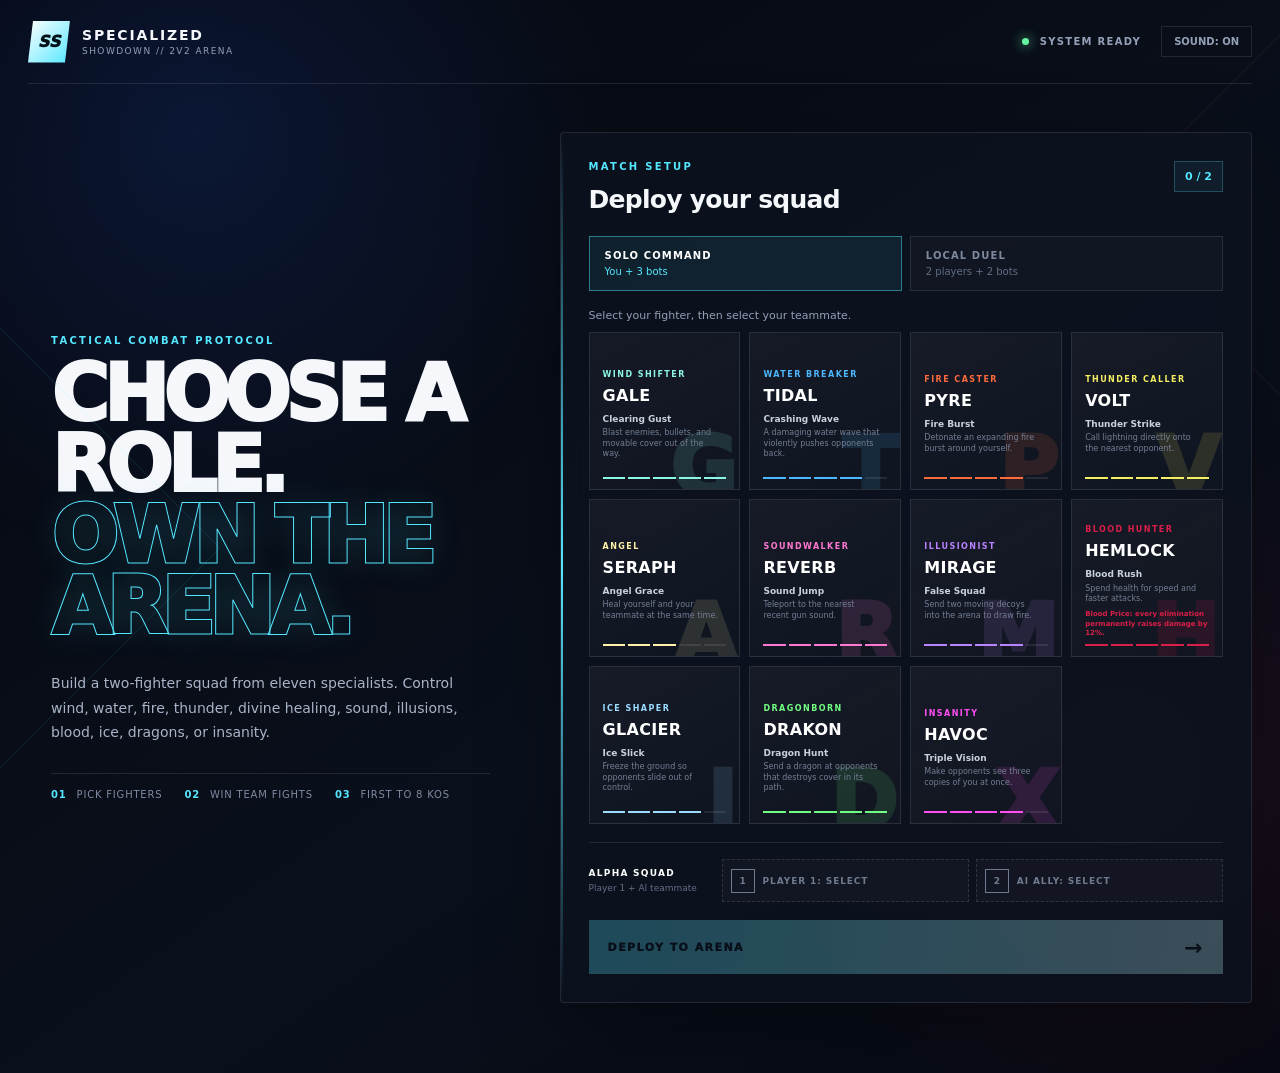
==== commit da6dae3c: "Add files via upload" ====
--- a/index.html
+++ b/index.html
@@ -1,192 +1,137 @@
-<!DOCTYPE html>
-<!-- saved from url=(0058)https://chatgpt.com/c/6a56afa4-ecfc-83ea-ad2e-dd8b0d03f89f -->
-<html lang="en-US" data-build="prod-c3ecf2279f5e7dc6a6dc6aabc480e2536f325c8c" data-seq="8213088" data-contrast="default" dir="ltr" class="dark" data-chat-theme="default" style="color-scheme: dark; --cot-shimmer-duration: 1400ms;" data-ds-color-theme-update="" data-focus-mode="mouse"><head><meta http-equiv="Content-Type" content="text/html; charset=UTF-8"><style>.ͼs {background-color: var(--gray-950); color: var(--gray-50);}
-.ͼs .cm-content {caret-color: var(--gray-50);}
-.ͼs .cm-cursor, .ͼs .cm-dropCursor {border-left-color: var(--gray-50);}
-.ͼs.cm-focused .cm-selectionBackgroundm .cm-selectionBackground, .ͼs .cm-content ::selection {background-color: var(--blue-a75);}
-.ͼs .cm-activeLine {background-color: var(--gray-900);}
-.ͼs .cm-gutters {background-color: var(--gray-925); color: var(--gray-250);}
-.ͼs .cm-activeLineGutter {background-color: var(--gray-900);}
-.ͼt {color: var(--gray-250);}
-.ͼu {color: var(--blue-200);}
-.ͼv {color: var(--pink-200);}
-.ͼw {color: var(--yellow-200);}
-.ͼx {color: var(--red-200);}
-.ͼy {color: var(--orange-200);}
-.ͼz {color: var(--green-200);}
-.ͼ10 {color: var(--orange-200);}
-.ͼ11 {color: var(--purple-200);}
-.ͼ12 {color: var(--yellow-200);}
-.ͼ13 {color: var(--blue-200);}
-.ͼ14 {color: var(--blue-200); text-decoration: underline;}
-.ͼ15 {color: var(--red-200); text-decoration: underline;}
-.ͼ16 .cm-lineNumbers .cm-gutterElement {padding-left: 8px;}
-.ͼ16 .cm-cursor, .ͼ16 .cm-dropCursor {border-left-width: 2px;}
-.ͼ16 .cm-matchingBracket {outline: 1px solid var(--blue-200); color: inherit;}
-.ͼ16 .cm-nonmatchingBracket {outline: 1px solid var(--red-200); color: inherit;}
-</style><meta name="viewport" content="width=device-width, initial-scale=1, viewport-fit=cover"><link rel="preload" as="image" href="https://lh3.googleusercontent.com/a/ACg8ocJFbEPxHGlmaz9Wqb_9AbahKiTycA53Fc9KNdpix8l3KFwuYwk=s96-c" referrerpolicy="no-referrer"><meta name="text-scale" content="scale"><title>2v2 Specialized Game GitHub</title><meta property="og:title" content="ChatGPT"><meta property="og:image" content="https://cdn.openai.com/chatgpt/share-og.png"><link rel="preconnect" href="https://api.oaistatsig.com/"><meta name="robots" content="noindex, nofollow"><meta name="dd-trace-id" content="16848768690467517629"><meta name="dd-trace-time" content="1783976954609"><link rel="icon" href="https://chatgpt.com/favicon.ico" sizes="any"><link rel="icon" href="https://chatgpt.com/cdn/assets/favicon-eex17e9e.ico" sizes="48x48"><link rel="icon" href="https://chatgpt.com/cdn/assets/favicon-l4nq08hd.svg" type="image/svg+xml"><link rel="icon" href="https://chatgpt.com/cdn/assets/favicon-l4nq08hd.svg" type="image/svg+xml" media="(prefers-color-scheme: dark)"><link rel="icon" href="https://chatgpt.com/cdn/assets/favicon-48x48-glnpepm0.webp" type="image/png" sizes="48x48"><link rel="apple-touch-icon" sizes="180x180" href="https://chatgpt.com/cdn/assets/favicon-180x180-od45eci6.webp"><meta name="description" content="ChatGPT is your AI chatbot for everyday use. Chat with the most advanced AI to explore ideas, solve problems, and learn faster."><meta name="keyword" content="ai chat,ai,chap gpt,chat gbt,chat gpt 3,chat gpt login,chat gpt website,chat gpt,chat gtp,chat openai,chat,chatai,chatbot gpt,chatg,chatgpt login,chatgpt,gpt chat,open ai,openai chat,openai chatgpt,openai"><meta property="og:description" content="ChatGPT helps you get answers, find inspiration, and be more productive."><meta property="og:url" content="https://chatgpt.com/"><meta property="og:site_name" content="ChatGPT"><link rel="alternate" hreflang="am" href="https://chatgpt.com/c/6a56afa4-ecfc-83ea-ad2e-dd8b0d03f89f?locale=am"><link rel="alternate" hreflang="ar" href="https://chatgpt.com/c/6a56afa4-ecfc-83ea-ad2e-dd8b0d03f89f?locale=ar"><link rel="alternate" hreflang="bg-BG" href="https://chatgpt.com/c/6a56afa4-ecfc-83ea-ad2e-dd8b0d03f89f?locale=bg-BG"><link rel="alternate" hreflang="bn-BD" href="https://chatgpt.com/c/6a56afa4-ecfc-83ea-ad2e-dd8b0d03f89f?locale=bn-BD"><link rel="alternate" hreflang="bs-BA" href="https://chatgpt.com/c/6a56afa4-ecfc-83ea-ad2e-dd8b0d03f89f?locale=bs-BA"><link rel="alternate" hreflang="ca-ES" href="https://chatgpt.com/c/6a56afa4-ecfc-83ea-ad2e-dd8b0d03f89f?locale=ca-ES"><link rel="alternate" hreflang="cs-CZ" href="https://chatgpt.com/c/6a56afa4-ecfc-83ea-ad2e-dd8b0d03f89f?locale=cs-CZ"><link rel="alternate" hreflang="da-DK" href="https://chatgpt.com/c/6a56afa4-ecfc-83ea-ad2e-dd8b0d03f89f?locale=da-DK"><link rel="alternate" hreflang="de-DE" href="https://chatgpt.com/c/6a56afa4-ecfc-83ea-ad2e-dd8b0d03f89f?locale=de-DE"><link rel="alternate" hreflang="el-GR" href="https://chatgpt.com/c/6a56afa4-ecfc-83ea-ad2e-dd8b0d03f89f?locale=el-GR"><link rel="alternate" hreflang="en-US" href="https://chatgpt.com/c/6a56afa4-ecfc-83ea-ad2e-dd8b0d03f89f"><link rel="alternate" hreflang="es-ES" href="https://chatgpt.com/c/6a56afa4-ecfc-83ea-ad2e-dd8b0d03f89f?locale=es-ES"><link rel="alternate" hreflang="es-419" href="https://chatgpt.com/c/6a56afa4-ecfc-83ea-ad2e-dd8b0d03f89f?locale=es-419"><link rel="alternate" hreflang="et-EE" href="https://chatgpt.com/c/6a56afa4-ecfc-83ea-ad2e-dd8b0d03f89f?locale=et-EE"><link rel="alternate" hreflang="fa" href="https://chatgpt.com/c/6a56afa4-ecfc-83ea-ad2e-dd8b0d03f89f?locale=fa"><link rel="alternate" hreflang="fi-FI" href="https://chatgpt.com/c/6a56afa4-ecfc-83ea-ad2e-dd8b0d03f89f?locale=fi-FI"><link rel="alternate" hreflang="fr-FR" href="https://chatgpt.com/c/6a56afa4-ecfc-83ea-ad2e-dd8b0d03f89f?locale=fr-FR"><link rel="alternate" hreflang="fr-CA" href="https://chatgpt.com/c/6a56afa4-ecfc-83ea-ad2e-dd8b0d03f89f?locale=fr-CA"><link rel="alternate" hreflang="gu-IN" href="https://chatgpt.com/c/6a56afa4-ecfc-83ea-ad2e-dd8b0d03f89f?locale=gu-IN"><link rel="alternate" hreflang="hi-IN" href="https://chatgpt.com/c/6a56afa4-ecfc-83ea-ad2e-dd8b0d03f89f?locale=hi-IN"><link rel="alternate" hreflang="hr-HR" href="https://chatgpt.com/c/6a56afa4-ecfc-83ea-ad2e-dd8b0d03f89f?locale=hr-HR"><link rel="alternate" hreflang="hu-HU" href="https://chatgpt.com/c/6a56afa4-ecfc-83ea-ad2e-dd8b0d03f89f?locale=hu-HU"><link rel="alternate" hreflang="hy-AM" href="https://chatgpt.com/c/6a56afa4-ecfc-83ea-ad2e-dd8b0d03f89f?locale=hy-AM"><link rel="alternate" hreflang="id-ID" href="https://chatgpt.com/c/6a56afa4-ecfc-83ea-ad2e-dd8b0d03f89f?locale=id-ID"><link rel="alternate" hreflang="is-IS" href="https://chatgpt.com/c/6a56afa4-ecfc-83ea-ad2e-dd8b0d03f89f?locale=is-IS"><link rel="alternate" hreflang="it-IT" href="https://chatgpt.com/c/6a56afa4-ecfc-83ea-ad2e-dd8b0d03f89f?locale=it-IT"><link rel="alternate" hreflang="ja-JP" href="https://chatgpt.com/c/6a56afa4-ecfc-83ea-ad2e-dd8b0d03f89f?locale=ja-JP"><link rel="alternate" hreflang="ka-GE" href="https://chatgpt.com/c/6a56afa4-ecfc-83ea-ad2e-dd8b0d03f89f?locale=ka-GE"><link rel="alternate" hreflang="kk" href="https://chatgpt.com/c/6a56afa4-ecfc-83ea-ad2e-dd8b0d03f89f?locale=kk"><link rel="alternate" hreflang="kn-IN" href="https://chatgpt.com/c/6a56afa4-ecfc-83ea-ad2e-dd8b0d03f89f?locale=kn-IN"><link rel="alternate" hreflang="ko-KR" href="https://chatgpt.com/c/6a56afa4-ecfc-83ea-ad2e-dd8b0d03f89f?locale=ko-KR"><link rel="alternate" hreflang="lt" href="https://chatgpt.com/c/6a56afa4-ecfc-83ea-ad2e-dd8b0d03f89f?locale=lt"><link rel="alternate" hreflang="lv-LV" href="https://chatgpt.com/c/6a56afa4-ecfc-83ea-ad2e-dd8b0d03f89f?locale=lv-LV"><link rel="alternate" hreflang="mk-MK" href="https://chatgpt.com/c/6a56afa4-ecfc-83ea-ad2e-dd8b0d03f89f?locale=mk-MK"><link rel="alternate" hreflang="ml" href="https://chatgpt.com/c/6a56afa4-ecfc-83ea-ad2e-dd8b0d03f89f?locale=ml"><link rel="alternate" hreflang="mn" href="https://chatgpt.com/c/6a56afa4-ecfc-83ea-ad2e-dd8b0d03f89f?locale=mn"><link rel="alternate" hreflang="mr-IN" href="https://chatgpt.com/c/6a56afa4-ecfc-83ea-ad2e-dd8b0d03f89f?locale=mr-IN"><link rel="alternate" hreflang="ms-MY" href="https://chatgpt.com/c/6a56afa4-ecfc-83ea-ad2e-dd8b0d03f89f?locale=ms-MY"><link rel="alternate" hreflang="my-MM" href="https://chatgpt.com/c/6a56afa4-ecfc-83ea-ad2e-dd8b0d03f89f?locale=my-MM"><link rel="alternate" hreflang="nb-NO" href="https://chatgpt.com/c/6a56afa4-ecfc-83ea-ad2e-dd8b0d03f89f?locale=nb-NO"><link rel="alternate" hreflang="nl-NL" href="https://chatgpt.com/c/6a56afa4-ecfc-83ea-ad2e-dd8b0d03f89f?locale=nl-NL"><link rel="alternate" hreflang="pa" href="https://chatgpt.com/c/6a56afa4-ecfc-83ea-ad2e-dd8b0d03f89f?locale=pa"><link rel="alternate" hreflang="pl-PL" href="https://chatgpt.com/c/6a56afa4-ecfc-83ea-ad2e-dd8b0d03f89f?locale=pl-PL"><link rel="alternate" hreflang="pt-BR" href="https://chatgpt.com/c/6a56afa4-ecfc-83ea-ad2e-dd8b0d03f89f?locale=pt-BR"><link rel="alternate" hreflang="pt-PT" href="https://chatgpt.com/c/6a56afa4-ecfc-83ea-ad2e-dd8b0d03f89f?locale=pt-PT"><link rel="alternate" hreflang="ro-RO" href="https://chatgpt.com/c/6a56afa4-ecfc-83ea-ad2e-dd8b0d03f89f?locale=ro-RO"><link rel="alternate" hreflang="ru-RU" href="https://chatgpt.com/c/6a56afa4-ecfc-83ea-ad2e-dd8b0d03f89f?locale=ru-RU"><link rel="alternate" hreflang="sk-SK" href="https://chatgpt.com/c/6a56afa4-ecfc-83ea-ad2e-dd8b0d03f89f?locale=sk-SK"><link rel="alternate" hreflang="sl-SI" href="https://chatgpt.com/c/6a56afa4-ecfc-83ea-ad2e-dd8b0d03f89f?locale=sl-SI"><link rel="alternate" hreflang="so-SO" href="https://chatgpt.com/c/6a56afa4-ecfc-83ea-ad2e-dd8b0d03f89f?locale=so-SO"><link rel="alternate" hreflang="sq-AL" href="https://chatgpt.com/c/6a56afa4-ecfc-83ea-ad2e-dd8b0d03f89f?locale=sq-AL"><link rel="alternate" hreflang="sr-RS" href="https://chatgpt.com/c/6a56afa4-ecfc-83ea-ad2e-dd8b0d03f89f?locale=sr-RS"><link rel="alternate" hreflang="sv-SE" href="https://chatgpt.com/c/6a56afa4-ecfc-83ea-ad2e-dd8b0d03f89f?locale=sv-SE"><link rel="alternate" hreflang="sw-TZ" href="https://chatgpt.com/c/6a56afa4-ecfc-83ea-ad2e-dd8b0d03f89f?locale=sw-TZ"><link rel="alternate" hreflang="ta-IN" href="https://chatgpt.com/c/6a56afa4-ecfc-83ea-ad2e-dd8b0d03f89f?locale=ta-IN"><link rel="alternate" hreflang="te-IN" href="https://chatgpt.com/c/6a56afa4-ecfc-83ea-ad2e-dd8b0d03f89f?locale=te-IN"><link rel="alternate" hreflang="th-TH" href="https://chatgpt.com/c/6a56afa4-ecfc-83ea-ad2e-dd8b0d03f89f?locale=th-TH"><link rel="alternate" hreflang="tl" href="https://chatgpt.com/c/6a56afa4-ecfc-83ea-ad2e-dd8b0d03f89f?locale=tl"><link rel="alternate" hreflang="tr-TR" href="https://chatgpt.com/c/6a56afa4-ecfc-83ea-ad2e-dd8b0d03f89f?locale=tr-TR"><link rel="alternate" hreflang="uk-UA" href="https://chatgpt.com/c/6a56afa4-ecfc-83ea-ad2e-dd8b0d03f89f?locale=uk-UA"><link rel="alternate" hreflang="ur" href="https://chatgpt.com/c/6a56afa4-ecfc-83ea-ad2e-dd8b0d03f89f?locale=ur"><link rel="alternate" hreflang="vi-VN" href="https://chatgpt.com/c/6a56afa4-ecfc-83ea-ad2e-dd8b0d03f89f?locale=vi-VN"><link rel="alternate" hreflang="zh-CN" href="https://chatgpt.com/c/6a56afa4-ecfc-83ea-ad2e-dd8b0d03f89f?locale=zh-CN"><link rel="alternate" hreflang="zh-TW" href="https://chatgpt.com/c/6a56afa4-ecfc-83ea-ad2e-dd8b0d03f89f?locale=zh-TW"><link rel="alternate" hreflang="zh-HK" href="https://chatgpt.com/c/6a56afa4-ecfc-83ea-ad2e-dd8b0d03f89f?locale=zh-HK"><link rel="alternate" hreflang="x-default" href="https://chatgpt.com/c/6a56afa4-ecfc-83ea-ad2e-dd8b0d03f89f"><link rel="canonical" href="https://chatgpt.com/c/6a56afa4-ecfc-83ea-ad2e-dd8b0d03f89f"><style data-tailwind-layer-order="true" nonce="" type="text/css">@layer properties, theme, base, components, utilities;
-</style><link rel="stylesheet" href="./index_files/root-iikznxrp.css"><link rel="stylesheet" href="./index_files/conversation-small-kusvlns9.css"><link rel="modulepreload" as="script" crossorigin="" href="https://chatgpt.com/cdn/assets/eec4c631-jskzvr26xjpgxjqm.js"><link rel="modulepreload" as="script" crossorigin="" href="https://chatgpt.com/cdn/assets/5ab42519-ne3fjlvkb55un9xn.js"><link rel="modulepreload" as="script" crossorigin="" href="https://chatgpt.com/cdn/assets/be58453f-g3yhyjvpi7oepsu2.js"><link rel="modulepreload" as="script" crossorigin="" href="https://chatgpt.com/cdn/assets/fd7f274b-dh81us80sd6pqz5m.js"><link rel="modulepreload" as="script" crossorigin="" href="https://chatgpt.com/cdn/assets/88605b43-lv2dqlxyl4qnzrqm.js"><link rel="modulepreload" as="script" crossorigin="" href="https://chatgpt.com/cdn/assets/e6911992-dv4dtc6oqaewgst9.js"><link rel="stylesheet" crossorigin="" href="./index_files/root-iikznxrp(1).css"><link rel="modulepreload" as="script" crossorigin="" href="https://chatgpt.com/cdn/assets/c2675c8c-bq3rg6matm5z8305.js"><link rel="stylesheet" crossorigin="" href="./index_files/conversation-small-kusvlns9(1).css"><link rel="stylesheet" crossorigin="" href="./index_files/global-modals-5n50n0lo.css"><link rel="modulepreload" as="script" crossorigin="" href="https://chatgpt.com/cdn/assets/3cabda09-6xd9qvxtu689xux5.js"><link rel="modulepreload" as="script" crossorigin="" href="https://chatgpt.com/cdn/assets/bcf56d39-kyjjf9kyu7xj9l3z.js"><link rel="modulepreload" as="script" crossorigin="" href="https://chatgpt.com/cdn/assets/e6fa0362-f23dd1kud993ur81.js"><link rel="modulepreload" as="script" crossorigin="" href="https://chatgpt.com/cdn/assets/4e18e912-e0wrz8pwjgtgweyw.js"><link rel="stylesheet" crossorigin="" href="./index_files/silk-hq-jrmbfqt7.css"><link rel="modulepreload" as="script" crossorigin="" href="https://chatgpt.com/cdn/assets/f4e264a1-dtosvwujf1uwdhiz.js"><link rel="modulepreload" as="script" crossorigin="" href="https://chatgpt.com/cdn/assets/ae144ef6-c95bcq2iua5x8aml.js"><link rel="modulepreload" as="script" crossorigin="" href="https://chatgpt.com/cdn/assets/e8ccfb70-en3jmok9ryjnsya9.js"><link rel="modulepreload" as="script" crossorigin="" href="https://chatgpt.com/cdn/assets/ad0d1100-hsogq1lijac5f0vg.js"><link rel="modulepreload" as="script" crossorigin="" href="https://chatgpt.com/cdn/assets/8d5bfd5c-ib8gdfur0vpgbes1.js"><link rel="modulepreload" as="script" crossorigin="" href="https://chatgpt.com/cdn/assets/9435784d-fmuva4dt65zj11r5.js"><link rel="modulepreload" as="script" crossorigin="" href="https://chatgpt.com/cdn/assets/2831b016-h4cpm9wqugvewrvg.js"><link rel="modulepreload" as="script" crossorigin="" href="https://chatgpt.com/cdn/assets/3c02c844-i3sagfbgr1zc2wyy.js"><link rel="modulepreload" as="script" crossorigin="" href="https://chatgpt.com/cdn/assets/20b6b8ed-nbucms73u3p6i59g.js"><link rel="modulepreload" as="script" crossorigin="" href="https://chatgpt.com/cdn/assets/f1d26d54-n1m2epazcdqxk76a.js"><link rel="modulepreload" as="script" crossorigin="" href="https://chatgpt.com/cdn/assets/842afc59-gjr2pzg2g8ujfwg4.js"><link rel="modulepreload" as="script" crossorigin="" href="https://chatgpt.com/cdn/assets/a846575e-lw2anpp7jzx6rntk.js"><link rel="stylesheet" crossorigin="" href="./index_files/tpp-site-preview-transition-jee6i7ix.css"><link rel="modulepreload" as="script" crossorigin="" href="https://chatgpt.com/cdn/assets/1e4de2e8-laqxgpb3tivgj8ep.js"><link rel="modulepreload" as="script" crossorigin="" href="https://chatgpt.com/cdn/assets/dfa96487-dtcb271zxfmaux0i.js"><link rel="modulepreload" as="script" crossorigin="" href="https://chatgpt.com/cdn/assets/f06f201f-gyfgextvhudx9wo1.js"><link rel="modulepreload" as="script" crossorigin="" href="https://chatgpt.com/cdn/assets/70ccb607-ygoo8o8zbuk4k8vl.js"><link rel="modulepreload" as="script" crossorigin="" href="https://chatgpt.com/cdn/assets/ea2f7ce1-b3aammx0lirtita1.js"><link rel="modulepreload" as="script" crossorigin="" href="https://chatgpt.com/cdn/assets/19cb8032-md77ijfo5h14k0qr.js"><link rel="modulepreload" as="script" crossorigin="" href="https://chatgpt.com/cdn/assets/45a9607d-jymyfdx9we9hdjj7.js"><link rel="modulepreload" as="script" crossorigin="" href="https://chatgpt.com/cdn/assets/41a2fdf3-b7yy7zjoo7jkyba8.js"><link rel="modulepreload" as="script" crossorigin="" href="https://chatgpt.com/cdn/assets/96098dcc-ijq90xfx3fz86hqd.js"><link rel="modulepreload" as="script" crossorigin="" href="https://chatgpt.com/cdn/assets/f6a81ab7-n3i3h61716x653ta.js"><link rel="modulepreload" as="script" crossorigin="" href="https://chatgpt.com/cdn/assets/f8d34c7f-bimmxnj2e2eq7sr3.js"><link rel="modulepreload" as="script" crossorigin="" href="https://chatgpt.com/cdn/assets/0fbccedd-me24t4nppuvsokuu.js"><link rel="modulepreload" as="script" crossorigin="" href="https://chatgpt.com/cdn/assets/c19d65aa-noa38dom53p3zlel.js"><link rel="modulepreload" as="script" crossorigin="" href="https://chatgpt.com/cdn/assets/85f3cacd-jg2zyilhvmuwt7di.js"><link rel="modulepreload" as="script" crossorigin="" href="https://chatgpt.com/cdn/assets/4dbef424-ci4gtpdyn1gosoa6.js"><link rel="modulepreload" as="script" crossorigin="" href="https://chatgpt.com/cdn/assets/6cef767a-n9mbtfyq8b9olr6a.js"><link rel="modulepreload" as="script" crossorigin="" href="https://chatgpt.com/cdn/assets/41f1c77d-chdygze0tbrssdc4.js"><link rel="modulepreload" as="script" crossorigin="" href="https://chatgpt.com/cdn/assets/44fdb285-keeojjboswbf6gsa.js"><link rel="modulepreload" as="script" crossorigin="" href="https://chatgpt.com/cdn/assets/4c0f1f8e-btugucdr8w8fxuk3.js"><link rel="modulepreload" as="script" crossorigin="" href="https://chatgpt.com/cdn/assets/540191af-nlwnu0erb34dzuii.js"><link rel="modulepreload" as="script" crossorigin="" href="https://chatgpt.com/cdn/assets/b9e74381-klf3vwgqih3229gq.js"><link rel="modulepreload" as="script" crossorigin="" href="https://chatgpt.com/cdn/assets/a35b0b5c-dn3wzmi8z45cdeqo.js"><link rel="modulepreload" as="script" crossorigin="" href="https://chatgpt.com/cdn/assets/d93502a4-m2sid57m6xo25vx3.js"><link rel="modulepreload" as="script" crossorigin="" href="https://chatgpt.com/cdn/assets/e3127a4c-m5z7ldgrxvl1xzfb.js"><link rel="modulepreload" as="script" crossorigin="" href="https://chatgpt.com/cdn/assets/407dfab1-i6idqwbop1swcafm.js"><link rel="modulepreload" as="script" crossorigin="" href="https://chatgpt.com/cdn/assets/a366adf3-n5yqn1x4frtlscaa.js"><link rel="modulepreload" as="script" crossorigin="" href="https://chatgpt.com/cdn/assets/30f82755-hg6ukd6uva92007x.js"><link rel="modulepreload" as="script" crossorigin="" href="https://chatgpt.com/cdn/assets/ec72420d-qnv0ie52qc6ce9hf.js"><link rel="modulepreload" as="script" crossorigin="" href="https://chatgpt.com/cdn/assets/1c9846c0-frb9yfq4szzgxomi.js"><link rel="modulepreload" as="script" crossorigin="" href="https://chatgpt.com/cdn/assets/df65a32a-rulo9st6jnjzs1i6.js"><link rel="modulepreload" as="script" crossorigin="" href="https://chatgpt.com/cdn/assets/5e13cd87-h0kryh5rtur4zbrs.js"><link rel="modulepreload" as="script" crossorigin="" href="https://chatgpt.com/cdn/assets/a0c3e3cc-mbvlwxyfvnawvaxc.js"><link rel="modulepreload" as="script" crossorigin="" href="https://chatgpt.com/cdn/assets/c74f1d9e-onmaih0rs3diiv43.js"><link rel="modulepreload" as="script" crossorigin="" href="https://chatgpt.com/cdn/assets/79f982eb-bz2m1s97znydq1p1.js"><link rel="modulepreload" as="script" crossorigin="" href="https://chatgpt.com/cdn/assets/2032bdfc-bb6a7whlyo6m593m.js"><link rel="modulepreload" as="script" crossorigin="" href="https://chatgpt.com/cdn/assets/428e79be-k15vbowquecui02i.js"><link rel="modulepreload" as="script" crossorigin="" href="https://chatgpt.com/cdn/assets/07b12a2d-mm4rsng7xrcgk9vt.js"><link rel="modulepreload" as="script" crossorigin="" href="https://chatgpt.com/cdn/assets/eb34548a-hls1czca1a7v60pu.js"><link rel="modulepreload" as="script" crossorigin="" href="https://chatgpt.com/cdn/assets/5b203e1c-d1tw8sa0y8hx7oy6.js"><link rel="modulepreload" as="script" crossorigin="" href="https://chatgpt.com/cdn/assets/f7e0bf69-fyahrqmnnukza5eq.js"><link rel="modulepreload" as="script" crossorigin="" href="https://chatgpt.com/cdn/assets/824d80d7-lxepqx3kzkvo2qyc.js"><link rel="modulepreload" as="script" crossorigin="" href="https://chatgpt.com/cdn/assets/f254c486-lqrvq1i6l87u2ves.js"><link rel="modulepreload" as="script" crossorigin="" href="https://chatgpt.com/cdn/assets/1c86a5ac-eew6ipg28d7mvtth.js"><link rel="modulepreload" as="script" crossorigin="" href="https://chatgpt.com/cdn/assets/7517017f-b7qjlj516848ok3d.js"><link rel="modulepreload" as="script" crossorigin="" href="https://chatgpt.com/cdn/assets/8d846022-djn9qyntn04hjqmd.js"><link rel="modulepreload" as="script" crossorigin="" href="https://chatgpt.com/cdn/assets/84983163-g5xybmmh71gw9o0w.js"><link rel="modulepreload" as="script" crossorigin="" href="https://chatgpt.com/cdn/assets/6601bf01-b6sd1mar4w75uvc9.js"><link rel="modulepreload" as="script" crossorigin="" href="https://chatgpt.com/cdn/assets/0bbb1ecb-k492njbtop192qg9.js"><link rel="modulepreload" as="script" crossorigin="" href="https://chatgpt.com/cdn/assets/67fb493c-lhdv9udlhagowmlv.js"><link rel="modulepreload" as="script" crossorigin="" href="https://chatgpt.com/cdn/assets/cd7c6193-jru0y86bg9421gye.js"><link rel="modulepreload" as="script" crossorigin="" href="https://chatgpt.com/cdn/assets/08b6430b-hwqovfqghfs4k3h0.js"><link rel="modulepreload" as="script" crossorigin="" href="https://chatgpt.com/cdn/assets/2745b5be-e9wzi6vm00d24jxr.js"><link rel="modulepreload" as="script" crossorigin="" href="https://chatgpt.com/cdn/assets/c380c713-qpeniu8tkc6sq79a.js"><link rel="modulepreload" as="script" crossorigin="" href="https://chatgpt.com/cdn/assets/54e99289-kbxj93yat2j7l1sm.js"><link rel="modulepreload" as="script" crossorigin="" href="https://chatgpt.com/cdn/assets/4143cd04-me4xwu1ixd98n9j4.js"><link rel="modulepreload" as="script" crossorigin="" href="https://chatgpt.com/cdn/assets/b4b33d24-oy96xmsybc72xwe4.js"><link rel="modulepreload" as="script" crossorigin="" href="https://chatgpt.com/cdn/assets/31cec8d8-c4em6zgil8l7dzsi.js"><link rel="modulepreload" as="script" crossorigin="" href="https://chatgpt.com/cdn/assets/b21d692c-g2guxdjh85bak3cq.js"><link rel="modulepreload" as="script" crossorigin="" href="https://chatgpt.com/cdn/assets/6570a388-jyjug0ue6gvarcos.js"><link rel="modulepreload" as="script" crossorigin="" href="https://chatgpt.com/cdn/assets/b9e1b3a9-incn0fr54jadaxik.js"><link rel="modulepreload" as="script" crossorigin="" href="https://chatgpt.com/cdn/assets/cc275b97-dca4hd0yu1okniq1.js"><link rel="modulepreload" as="script" crossorigin="" href="https://chatgpt.com/cdn/assets/5ab42519-mq7wu9bezm5ifxf7.js"><link rel="modulepreload" as="script" crossorigin="" href="https://chatgpt.com/cdn/assets/e0691314-ijq1trr3vlznnbeu.js"><link rel="modulepreload" as="script" crossorigin="" href="https://chatgpt.com/cdn/assets/66c6e910-nokvlue6xy2jpns5.js"><link rel="modulepreload" as="script" crossorigin="" href="https://chatgpt.com/cdn/assets/239f44f1-l9obtab2swjwihcp.js"><link rel="modulepreload" as="script" crossorigin="" href="https://chatgpt.com/cdn/assets/5be378a2-jadw4cmmjo6tvdsw.js"><link rel="modulepreload" as="script" crossorigin="" href="https://chatgpt.com/cdn/assets/c8f38d6c-e7emxmq955f9105y.js"><link rel="modulepreload" as="script" crossorigin="" href="https://chatgpt.com/cdn/assets/58ab20f4-nbzf0dwn4pnss8ny.js"><link rel="modulepreload" as="script" crossorigin="" href="https://chatgpt.com/cdn/assets/2d4fbc67-fu1nstt0x1f726ed.js"><link rel="modulepreload" as="script" crossorigin="" href="https://chatgpt.com/cdn/assets/9a292b8a-hwyoq093ngtp9ujy.js"><link rel="modulepreload" as="script" crossorigin="" href="https://chatgpt.com/cdn/assets/af004db9-hz4b1vipzlom13uo.js"><link rel="modulepreload" as="script" crossorigin="" href="https://chatgpt.com/cdn/assets/c157dfba-ghc8ppqvsfy9herd.js"><link rel="modulepreload" as="script" crossorigin="" href="https://chatgpt.com/cdn/assets/e04c699b-ogegpqs7y1du43nk.js"><link rel="modulepreload" as="script" crossorigin="" href="https://chatgpt.com/cdn/assets/3b8bd72c-jb2tr2whrojhgnqd.js"><link rel="modulepreload" as="script" crossorigin="" href="https://chatgpt.com/cdn/assets/81fe9c28-czstpaxjg5mfe15v.js"><link rel="modulepreload" as="script" crossorigin="" href="https://chatgpt.com/cdn/assets/6fd89734-pfd9nyv33iqf6hc8.js"><link rel="modulepreload" as="script" crossorigin="" href="https://chatgpt.com/cdn/assets/a89794b1-ch197uan7xtqgbwu.js"><link rel="modulepreload" as="script" crossorigin="" href="https://chatgpt.com/cdn/assets/4740ae63-l18qagazkpik48cz.js"><link rel="modulepreload" as="script" crossorigin="" href="https://chatgpt.com/cdn/assets/da39060d-ng7l2v28mqd0vk6g.js"><link rel="modulepreload" as="script" crossorigin="" href="https://chatgpt.com/cdn/assets/a9c4a648-cwwijyooroaxmt7k.js"><link rel="modulepreload" as="script" crossorigin="" href="https://chatgpt.com/cdn/assets/3a792387-cb1anp4xou0abjn5.js"><link rel="modulepreload" as="script" crossorigin="" href="https://chatgpt.com/cdn/assets/411304d4-m3m8p0trelt28fol.js"><link rel="modulepreload" as="script" crossorigin="" href="https://chatgpt.com/cdn/assets/f4a8359c-he6e6yfhs4mmdxzt.js"><link rel="modulepreload" as="script" crossorigin="" href="https://chatgpt.com/cdn/assets/6fd89734-c85211mhfa3fpqsn.js"><link rel="modulepreload" as="script" crossorigin="" href="https://chatgpt.com/cdn/assets/eda93c10-ez36s3h65gbl1ahi.js"><link rel="modulepreload" as="script" crossorigin="" href="https://chatgpt.com/cdn/assets/e802fc66-hrndqd6ko38irm60.js"><link rel="modulepreload" as="script" crossorigin="" href="https://chatgpt.com/cdn/assets/083e3de5-mc89usgs6sjum2ax.js"><link rel="modulepreload" as="script" crossorigin="" href="https://chatgpt.com/cdn/assets/0dfae8e8-jxm3ao9rsi3noau2.js"><link rel="modulepreload" as="script" crossorigin="" href="https://chatgpt.com/cdn/assets/53e54fd2-kgmdni9ctvu751ym.js"><link rel="modulepreload" as="script" crossorigin="" href="https://chatgpt.com/cdn/assets/d97ccc1a-fjf8y42b6z4ha0cq.js"><link rel="modulepreload" as="script" crossorigin="" href="https://chatgpt.com/cdn/assets/bcae0416-m0zlbhfg0opgvpvz.js"><link rel="modulepreload" as="script" crossorigin="" href="https://chatgpt.com/cdn/assets/bc8739a9-5917gtph9puclvop.js"><link rel="modulepreload" as="script" crossorigin="" href="https://chatgpt.com/cdn/assets/6ce3263b-npx3f32vz3ezeifl.js"><link rel="modulepreload" as="script" crossorigin="" href="https://chatgpt.com/cdn/assets/8c2bbf14-muec7cj4rg2d46q7.js"><link rel="modulepreload" as="script" crossorigin="" href="https://chatgpt.com/cdn/assets/05d28061-6f88ar2mw7f0yjcm.js"><link rel="modulepreload" as="script" crossorigin="" href="https://chatgpt.com/cdn/assets/2773dd5c-eoqsp4ftcgm0zhq9.js"><link rel="modulepreload" as="script" crossorigin="" href="https://chatgpt.com/cdn/assets/49c3887d-m6knso5fr7it95jq.js"><link rel="modulepreload" as="script" crossorigin="" href="https://chatgpt.com/cdn/assets/243dc411-lj5k49a67ngzgl6x.js"><link rel="modulepreload" as="script" crossorigin="" href="https://chatgpt.com/cdn/assets/fed4caac-li5d8z7e822tqf6q.js"><link rel="modulepreload" as="script" crossorigin="" href="https://chatgpt.com/cdn/assets/a9fa9fda-lafy0n1sbnez2bes.js"><link rel="stylesheet" crossorigin="" href="./index_files/ADAVisualizationComponent-m14wkthf.css"><link rel="modulepreload" as="script" crossorigin="" href="https://chatgpt.com/cdn/assets/916289eb-otaed3cgxcj1i5dz.js"><link rel="modulepreload" as="script" crossorigin="" href="https://chatgpt.com/cdn/assets/0cbfca96-g9b6iah7c10yhd36.js"><link rel="modulepreload" as="script" crossorigin="" href="https://chatgpt.com/cdn/assets/14d54f92-ekxcuewf10wl72j9.js"><link rel="modulepreload" as="script" crossorigin="" href="https://chatgpt.com/cdn/assets/75c75efe-937dxpbifwbc5nwg.js"><link rel="modulepreload" as="script" crossorigin="" href="https://chatgpt.com/cdn/assets/6cb4c679-fi2yez2p7c85gjit.js"><link rel="modulepreload" as="script" crossorigin="" href="https://chatgpt.com/cdn/assets/f53b3bb6-lqu36svt6z2z31i5.js"><link rel="modulepreload" as="script" crossorigin="" href="https://chatgpt.com/cdn/assets/9d735b91-caqqnngz0x23kmho.js"><link rel="modulepreload" as="script" crossorigin="" href="https://chatgpt.com/cdn/assets/5ab42519-g7kdge8ri7flzjo4.js"><link rel="modulepreload" as="script" crossorigin="" href="https://chatgpt.com/cdn/assets/f8c29597-k9ziqj1k0xm50i83.js"><link rel="modulepreload" as="script" crossorigin="" href="https://chatgpt.com/cdn/assets/150f7f4e-gvd39iy9r2em6ipq.js"><link rel="modulepreload" as="script" crossorigin="" href="https://chatgpt.com/cdn/assets/6769d453-lgs8rkom0e1ah403.js"><link rel="modulepreload" as="script" crossorigin="" href="https://chatgpt.com/cdn/assets/4103c401-fbxppd5gn196mkwk.js"><link rel="modulepreload" as="script" crossorigin="" href="https://chatgpt.com/cdn/assets/444ece60-nky2dd44ibewk898.js"><link rel="modulepreload" as="script" crossorigin="" href="https://chatgpt.com/cdn/assets/a26359cf-kwexnjg9nwgbknzf.js"><link rel="modulepreload" as="script" crossorigin="" href="https://chatgpt.com/cdn/assets/18e7d84e-hulpds3sphtyjtig.js"><link rel="modulepreload" as="script" crossorigin="" href="https://chatgpt.com/cdn/assets/76b5a357-o1jk75r6pxc0ifs1.js"><link rel="modulepreload" as="script" crossorigin="" href="https://chatgpt.com/cdn/assets/91969468-eebhikcq2s8i2ytt.js"><link rel="modulepreload" as="script" crossorigin="" href="https://chatgpt.com/cdn/assets/5c0a6962-g12fds1etiub2c4o.js"><link rel="modulepreload" as="script" crossorigin="" href="https://chatgpt.com/cdn/assets/62145d23-b8masln7ir3u87py.js"><link rel="modulepreload" as="script" crossorigin="" href="https://chatgpt.com/cdn/assets/9e6b8179-ep11gcvjfbz8vi7y.js"><link rel="modulepreload" as="script" crossorigin="" href="https://chatgpt.com/cdn/assets/2ab5aa6c-b76tpr5hazwkdwl8.js"><link rel="modulepreload" as="script" crossorigin="" href="https://chatgpt.com/cdn/assets/c01cad0d-nhzhgr0dypqyrofa.js"><link rel="modulepreload" as="script" crossorigin="" href="https://chatgpt.com/cdn/assets/ff057340-haifgdxsrwucndul.js"><link rel="modulepreload" as="script" crossorigin="" href="https://chatgpt.com/cdn/assets/8becd41d-j1ppgr1k8u6ir3sj.js"><link rel="modulepreload" as="script" crossorigin="" href="https://chatgpt.com/cdn/assets/ae2c873a-idxfwkimzy6p9isl.js"><link rel="modulepreload" as="script" crossorigin="" href="https://chatgpt.com/cdn/assets/c0abab23-c2m7rc1xv1t4uwny.js"><link rel="modulepreload" as="script" crossorigin="" href="https://chatgpt.com/cdn/assets/8baac9c1-bbe0j158za45g2mn.js"><link rel="stylesheet" crossorigin="" href="./index_files/code-block-dop2czwo.css"><link rel="modulepreload" as="script" crossorigin="" href="https://chatgpt.com/cdn/assets/7d7b57e4-j32un5te56jqcrku.js"><link rel="modulepreload" as="script" crossorigin="" href="https://chatgpt.com/cdn/assets/bcae0416-fs5qccw68vvbnreu.js"><link rel="modulepreload" as="script" crossorigin="" href="https://chatgpt.com/cdn/assets/bcae0416-iyi6j9x129fd8v84.js"><link rel="modulepreload" as="script" crossorigin="" href="https://chatgpt.com/cdn/assets/6cb574fa-fz5e7i3nuyoxgwkh.js"><link rel="modulepreload" as="script" crossorigin="" href="https://chatgpt.com/cdn/assets/a4ef304b-f7d5x6fdud2otky6.js"><link rel="modulepreload" as="script" crossorigin="" href="https://chatgpt.com/cdn/assets/8ad92f11-gtmj5mls55xmams4.js"><link rel="stylesheet" crossorigin="" href="./index_files/code-block-viewer-bb2wmqiy.css"><link rel="modulepreload" as="script" crossorigin="" href="https://chatgpt.com/cdn/assets/a3812aa4-blw2shup5gmq7bkm.js"><link rel="modulepreload" as="script" crossorigin="" href="https://chatgpt.com/cdn/assets/ce635c4e-kh4wmg6hcidwg7r9.js"><link rel="modulepreload" as="script" crossorigin="" href="https://chatgpt.com/cdn/assets/ee5ab530-mjxskh1sua345iea.js"><link rel="modulepreload" as="script" crossorigin="" href="https://chatgpt.com/cdn/assets/5617653c-bs0yib7866zx3jbu.js"><link rel="modulepreload" as="script" crossorigin="" href="https://chatgpt.com/cdn/assets/bbaf6cec-cgadquaf38pv94sz.js"><link rel="modulepreload" as="script" crossorigin="" href="https://chatgpt.com/cdn/assets/facdead0-d0ei3utypohizts4.js"><link rel="modulepreload" as="script" crossorigin="" href="https://chatgpt.com/cdn/assets/92f0d6e1-iqrycrtsuyjcqcex.js"><link rel="modulepreload" as="script" crossorigin="" href="https://chatgpt.com/cdn/assets/58843224-h8s18ksdmg3ws37z.js"><link rel="modulepreload" as="script" crossorigin="" href="https://chatgpt.com/cdn/assets/3be1d422-19bsvlpzy6zhdssl.js"><link rel="stylesheet" crossorigin="" href="./index_files/pets-caf033ay.css"><link rel="modulepreload" as="script" crossorigin="" href="https://chatgpt.com/cdn/assets/93027c7b-bd3x2vrgp3k2ng9z.js"><link rel="stylesheet" crossorigin="" href="./index_files/cot-message-mbvpc7rn.css"><link rel="modulepreload" as="script" crossorigin="" href="https://chatgpt.com/cdn/assets/f66998f5-ekt53m2ifn9gx17v.js"><link rel="modulepreload" as="script" crossorigin="" href="https://chatgpt.com/cdn/assets/9c5a2fed-e15yvh3pfz3finj6.js"><link rel="modulepreload" as="script" crossorigin="" href="https://chatgpt.com/cdn/assets/1de975ca-cy3ke87v4zfrsd34.js"><link rel="modulepreload" as="script" crossorigin="" href="https://chatgpt.com/cdn/assets/a05edf66-j4tzxnjfr4lbsxyk.js"><link rel="modulepreload" as="script" crossorigin="" href="https://chatgpt.com/cdn/assets/ba13b013-n9x3bm71lkb9uwjd.js"><link rel="modulepreload" as="script" crossorigin="" href="https://chatgpt.com/cdn/assets/3f739852-cf1tfbf71yfhctgq.js"><link rel="modulepreload" as="script" crossorigin="" href="https://chatgpt.com/cdn/assets/25e69e8b-ioe3zburg9657svl.js"><link rel="modulepreload" as="script" crossorigin="" href="https://chatgpt.com/cdn/assets/23264968-c0ymg6pij3h7rfa4.js"><link rel="modulepreload" as="script" crossorigin="" href="https://chatgpt.com/cdn/assets/d9bdd822-mwsm110ry10sdmp2.js"><link rel="modulepreload" as="script" crossorigin="" href="https://chatgpt.com/cdn/assets/0d978407-kg7vmotaxkmrzvu5.js"><link rel="modulepreload" as="script" crossorigin="" href="https://chatgpt.com/cdn/assets/56de79f9-njlyj0mvctwzs28f.js"><link rel="modulepreload" as="script" crossorigin="" href="https://chatgpt.com/cdn/assets/986c36f9-ctd9v4vcwle96umq.js"><link rel="modulepreload" as="script" crossorigin="" href="https://chatgpt.com/cdn/assets/19ad7347-hl2csd5dvv9kq4lj.js"><link rel="modulepreload" as="script" crossorigin="" href="https://chatgpt.com/cdn/assets/db90fe48-lirqe4enip359yjb.js"><link rel="modulepreload" as="script" crossorigin="" href="https://chatgpt.com/cdn/assets/a32f3e3f-i5qmw887hkhffup2.js"><link rel="modulepreload" as="script" crossorigin="" href="https://chatgpt.com/cdn/assets/4d6fc5a1-m77a1btpwqv4rlaf.js"><link rel="modulepreload" as="script" crossorigin="" href="https://chatgpt.com/cdn/assets/886e78d2-om0dnoyhoaqznd4b.js"><link rel="modulepreload" as="script" crossorigin="" href="https://chatgpt.com/cdn/assets/43cc23fa-dy8c443zannjmwf8.js"><link rel="modulepreload" as="script" crossorigin="" href="https://chatgpt.com/cdn/assets/55904901-byfh98fnmtyns3d0.js"><link rel="modulepreload" as="script" crossorigin="" href="https://chatgpt.com/cdn/assets/f41fe2ca-egaq9y385a4wf5oi.js"><link rel="modulepreload" as="script" crossorigin="" href="https://chatgpt.com/cdn/assets/edb73080-lmixinn7orph1dnf.js"><link rel="modulepreload" as="script" crossorigin="" href="https://chatgpt.com/cdn/assets/ad0202c9-jen6z8e8z434ism2.js"><link rel="modulepreload" as="script" crossorigin="" href="https://chatgpt.com/cdn/assets/d3de655b-k7zia9obkkpuldkh.js"><link rel="modulepreload" as="script" crossorigin="" href="https://chatgpt.com/cdn/assets/46ce414a-hn1dnn3pgplmqb4r.js"><link rel="modulepreload" as="script" crossorigin="" href="https://chatgpt.com/cdn/assets/2a1bc5bb-gg8wniaw9luwjp2m.js"><link rel="modulepreload" as="script" crossorigin="" href="https://chatgpt.com/cdn/assets/695dd909-j9g3v5x8xt9x4gqw.js"><link rel="modulepreload" as="script" crossorigin="" href="https://chatgpt.com/cdn/assets/6192fc83-ejitxyon8ahy39jy.js"><link rel="modulepreload" as="script" crossorigin="" href="https://chatgpt.com/cdn/assets/80d081df-baisfrnqau1bejhb.js"><link rel="modulepreload" as="script" crossorigin="" href="https://chatgpt.com/cdn/assets/32a2db56-i5cml56we4uuo00o.js"><link rel="modulepreload" as="script" crossorigin="" href="https://chatgpt.com/cdn/assets/e07e1f50-bxp6xjmmilzm1c3u.js"><link rel="modulepreload" as="script" crossorigin="" href="https://chatgpt.com/cdn/assets/9b968c94-di9k3ia23dy7qzap.js"><link rel="modulepreload" as="script" crossorigin="" href="https://chatgpt.com/cdn/assets/7cdccdf3-kv4q23x2wmqvq4nr.js"><link rel="modulepreload" as="script" crossorigin="" href="https://chatgpt.com/cdn/assets/74332051-hvgehj9hh3wwm3lf.js"><link rel="modulepreload" as="script" crossorigin="" href="https://chatgpt.com/cdn/assets/639d2afb-e0dy4r2xmoaxwmi5.js"><link rel="modulepreload" as="script" crossorigin="" href="https://chatgpt.com/cdn/assets/76b5a357-j37hh1b56y1cibfi.js"><link rel="modulepreload" as="script" crossorigin="" href="https://chatgpt.com/cdn/assets/4c806318-fi67hpxp2e0hy8p3.js"><link rel="stylesheet" crossorigin="" href="./index_files/ansi-1f6vhsjh.css"><link rel="modulepreload" as="script" crossorigin="" href="https://chatgpt.com/cdn/assets/ce52ae67-cg9e5t0ywsbzjb7g.js"><link rel="modulepreload" as="script" crossorigin="" href="https://chatgpt.com/cdn/assets/54d21dcb-o2cvgvncwwcuxzxp.js"><link rel="modulepreload" as="script" crossorigin="" href="https://chatgpt.com/cdn/assets/92cd10e6-m8rfeh57qkhx1u0c.js"><link rel="modulepreload" as="script" crossorigin="" href="https://chatgpt.com/cdn/assets/32f10268-bs6l67y54ntje4jz.js"><link rel="modulepreload" as="script" crossorigin="" href="https://chatgpt.com/cdn/assets/7ec8c41d-hmdqzlrmla2pc05a.js"><link rel="modulepreload" as="script" crossorigin="" href="https://chatgpt.com/cdn/assets/5ab42519-nw3ry4ojvavaw1oz.js"><link rel="modulepreload" as="script" crossorigin="" href="https://chatgpt.com/cdn/assets/8d846022-e3nnsae9svsf37a4.js"><link rel="modulepreload" as="script" crossorigin="" href="https://chatgpt.com/cdn/assets/e87af100-j4lhugnxbs5nrbk7.js"><link rel="modulepreload" as="script" crossorigin="" href="https://chatgpt.com/cdn/assets/b4c3a217-2dyrzxkmgozbc9wy.js"><link rel="modulepreload" as="script" crossorigin="" href="https://chatgpt.com/cdn/assets/9d0ce1f2-brw0neo7bmeq6z41.js"><link rel="modulepreload" as="script" crossorigin="" href="https://chatgpt.com/cdn/assets/f4222f0c-jdjnl17c6vsdsuv6.js"><link rel="modulepreload" as="script" crossorigin="" href="https://chatgpt.com/cdn/assets/e1d1ae28-eaohqhv2x9qznptb.js"><link rel="modulepreload" as="script" crossorigin="" href="https://chatgpt.com/cdn/assets/dccfc4ad-c3vwnhgw6rhrutcr.js"><link rel="modulepreload" as="script" crossorigin="" href="https://chatgpt.com/cdn/assets/52de10fe-jb2kc069ntsl8od0.js"><link rel="modulepreload" as="script" crossorigin="" href="https://chatgpt.com/cdn/assets/bb31fdd0-cva8plc7pxzc1728.js"><link rel="modulepreload" as="script" crossorigin="" href="https://chatgpt.com/cdn/assets/6b80a314-l175epqmr1fqcysd.js"><link rel="stylesheet" crossorigin="" href="./index_files/product-variants-ga945uk2.css"><link rel="modulepreload" as="script" crossorigin="" href="https://chatgpt.com/cdn/assets/28938d3c-ekbyqs62weg0icfr.js"><link rel="modulepreload" as="script" crossorigin="" href="https://chatgpt.com/cdn/assets/25a66342-oc6ur84wkwzedfqj.js"><link rel="modulepreload" as="script" crossorigin="" href="https://chatgpt.com/cdn/assets/3d9e424f-if7gcq6k4rm824dd.js"><link rel="modulepreload" as="script" crossorigin="" href="https://chatgpt.com/cdn/assets/25a66342-jp0n81jf14vxu9af.js"><link rel="modulepreload" as="script" crossorigin="" href="https://chatgpt.com/cdn/assets/25a66342-hq9rsfpbba0qm7u3.js"><link rel="modulepreload" as="script" crossorigin="" href="https://chatgpt.com/cdn/assets/ab333bf7-o8mgzbb20k8lq3wk.js"><link rel="modulepreload" as="script" crossorigin="" href="https://chatgpt.com/cdn/assets/98bbfa68-lssgh1jnm3sx0n01.js"><link rel="modulepreload" as="script" crossorigin="" href="https://chatgpt.com/cdn/assets/4f6b213f-c3uhpgiwvc5u1mas.js"><link rel="modulepreload" as="script" crossorigin="" href="https://chatgpt.com/cdn/assets/a35abcd6-o5htszdrwrx2y6dz.js"><link rel="modulepreload" as="script" crossorigin="" href="https://chatgpt.com/cdn/assets/064f6ac1-b9kqvkt4vu9ykmh3.js"><link rel="stylesheet" crossorigin="" href="./index_files/Popover-jjzuc9pc.css"><link rel="modulepreload" as="script" crossorigin="" href="https://chatgpt.com/cdn/assets/2a78025d-khr0m3hzh7gs7rd1.js"><link rel="modulepreload" as="script" crossorigin="" href="https://chatgpt.com/cdn/assets/36ecb4f8-b5pl5dvxob804vea.js"><link rel="stylesheet" crossorigin="" href="./index_files/Input-eusic68p.css"><link rel="stylesheet" crossorigin="" href="./index_files/Select-bspt7hni.css"><link rel="stylesheet" crossorigin="" href="./index_files/DatePicker-lvtkn77u.css"><link rel="modulepreload" as="script" crossorigin="" href="https://chatgpt.com/cdn/assets/ca8e826d-lene4c4lejb23e99.js"><link rel="stylesheet" crossorigin="" href="./index_files/Avatar-kw5t2dfu.css"><link rel="modulepreload" as="script" crossorigin="" href="https://chatgpt.com/cdn/assets/1aa4cb0b-h6fnsprrsfdhogwl.js"><link rel="stylesheet" crossorigin="" href="./index_files/Image-nnxrmk5d.css"><link rel="modulepreload" as="script" crossorigin="" href="https://chatgpt.com/cdn/assets/28030648-b3wxsih2w0vha4ag.js"><link rel="stylesheet" crossorigin="" href="./index_files/RadioGroup-m8zapj2d.css"><link rel="modulepreload" as="script" crossorigin="" href="https://chatgpt.com/cdn/assets/500b4410-ipnds9a8mkap4jqz.js"><link rel="stylesheet" crossorigin="" href="./index_files/TextLink-hyfuyd7n.css"><link rel="modulepreload" as="script" crossorigin="" href="https://chatgpt.com/cdn/assets/18658023-k49rtlrs6h3qd9y1.js"><link rel="stylesheet" crossorigin="" href="./index_files/AssistantMessage-lplwfziw.css"><link rel="modulepreload" as="script" crossorigin="" href="https://chatgpt.com/cdn/assets/24c0da2c-ckpp7mz0sgq0l73u.js"><link rel="stylesheet" crossorigin="" href="./index_files/mapbox-gl-l6rc2zka.css"><link rel="modulepreload" as="script" crossorigin="" href="https://chatgpt.com/cdn/assets/8d358735-dfrwc4p3u1pnjp8d.js"><link rel="stylesheet" crossorigin="" href="./index_files/AnimatedMascot-dx2jnhv5.css"><link rel="modulepreload" as="script" crossorigin="" href="https://chatgpt.com/cdn/assets/33446f04-d275spk7uycdqnv4.js"><link rel="modulepreload" as="script" crossorigin="" href="https://chatgpt.com/cdn/assets/5fe07825-e1n018ml8lybbc9f.js"><link rel="stylesheet" crossorigin="" href="./index_files/SegmentedControl-nay8rogw.css"><link rel="stylesheet" crossorigin="" href="./index_files/src-mkg8l0bu.css"><link rel="modulepreload" as="script" crossorigin="" href="https://chatgpt.com/cdn/assets/c9d82553-evh5e8mce8p0bknw.js"><link rel="modulepreload" as="script" crossorigin="" href="https://chatgpt.com/cdn/assets/04f387fb-i7kaghq2suokwjat.js"><link rel="modulepreload" as="script" crossorigin="" href="https://chatgpt.com/cdn/assets/eb6cd4a4-mp64pa5e0sxnuiwx.js"><link rel="modulepreload" as="script" crossorigin="" href="https://chatgpt.com/cdn/assets/017c9c5c-htm29ttdb53c2pdo.js"><link rel="modulepreload" as="script" crossorigin="" href="https://chatgpt.com/cdn/assets/1a5e078c-laa7vf73v4rzsu0a.js"><link rel="modulepreload" as="script" crossorigin="" href="https://chatgpt.com/cdn/assets/57f71cac-1aw48peo4qhnq6l2.js"><link rel="modulepreload" as="script" crossorigin="" href="https://chatgpt.com/cdn/assets/5798741d-ldmn1hbgtb7cxryi.js"><link rel="modulepreload" as="script" crossorigin="" href="https://chatgpt.com/cdn/assets/023ae2e0-grcd6s3jlajms7rx.js"><link rel="modulepreload" as="script" crossorigin="" href="https://chatgpt.com/cdn/assets/5983c1e5-ltbakztpteydyhto.js"><link rel="modulepreload" as="script" crossorigin="" href="https://chatgpt.com/cdn/assets/12fa2cb9-io4ul2tkcz6a584p.js"><link rel="modulepreload" as="script" crossorigin="" href="https://chatgpt.com/cdn/assets/2f7309c2-oaq7evy4vdj9tu5k.js"><link rel="modulepreload" as="script" crossorigin="" href="https://chatgpt.com/cdn/assets/9a854fd2-kfz0jw4ma7azc8hm.js"><link rel="modulepreload" as="script" crossorigin="" href="https://chatgpt.com/cdn/assets/2b85cfea-mf4kewot6ogboalh.js"><link rel="modulepreload" as="script" crossorigin="" href="https://chatgpt.com/cdn/assets/ac827dee-gxu504dh7u2aar32.js"><link rel="modulepreload" as="script" crossorigin="" href="https://chatgpt.com/cdn/assets/6afb0137-kt8znqc85gfo8r7j.js"><link rel="modulepreload" as="script" crossorigin="" href="https://chatgpt.com/cdn/assets/2ac7f54f-gvrtad26ds67yxpa.js"><link rel="modulepreload" as="script" crossorigin="" href="https://chatgpt.com/cdn/assets/12a8bcb0-esyt5u9bmrl04bds.js"><link rel="modulepreload" as="script" crossorigin="" href="https://chatgpt.com/cdn/assets/a91a940c-bdqw9l5jkbi13dxa.js"><link rel="modulepreload" as="script" crossorigin="" href="https://chatgpt.com/cdn/assets/4b2c6e28-hhedtyofwbgxuhhe.js"><link rel="modulepreload" as="script" crossorigin="" href="https://chatgpt.com/cdn/assets/44246d2c-nk80v7m9hu17ssav.js"><link rel="modulepreload" as="script" crossorigin="" href="https://chatgpt.com/cdn/assets/31e01dd8-grfh1xel45j3ittm.js"><link rel="modulepreload" as="script" crossorigin="" href="https://chatgpt.com/cdn/assets/85557f11-mo7e90xwht146njf.js"><link rel="modulepreload" as="script" crossorigin="" href="https://chatgpt.com/cdn/assets/0379e822-oje59muzpa1ice6o.js"><link rel="modulepreload" as="script" crossorigin="" href="https://chatgpt.com/cdn/assets/0631b696-lxrk21rcbtif9lj7.js"><link rel="modulepreload" as="script" crossorigin="" href="https://chatgpt.com/cdn/assets/7099925c-o92as0gunmvf2cna.js"><link rel="modulepreload" as="script" crossorigin="" href="https://chatgpt.com/cdn/assets/c097a031-ifuaef5n592mby72.js"><link rel="modulepreload" as="script" crossorigin="" href="https://chatgpt.com/cdn/assets/26f1de33-kx3zd3f0d4kgb3uc.js"><link rel="modulepreload" as="script" crossorigin="" href="https://chatgpt.com/cdn/assets/373ddd65-ije68c33sbx25oae.js"><link rel="modulepreload" as="script" crossorigin="" href="https://chatgpt.com/cdn/assets/5e60ff5a-jkv4wm7rf6hon1v7.js"><link rel="modulepreload" as="script" crossorigin="" href="https://chatgpt.com/cdn/assets/781797c9-mit3vzhcut4in24x.js"><link rel="modulepreload" as="script" crossorigin="" href="https://chatgpt.com/cdn/assets/296caa51-mhmsu1x4tjk94m7p.js"><link rel="modulepreload" as="script" crossorigin="" href="https://chatgpt.com/cdn/assets/0de06f11-g04dkoruhfzp8ig8.js"><link rel="modulepreload" as="script" crossorigin="" href="https://chatgpt.com/cdn/assets/e54430f0-gvsw1ruvl60unwju.js"><link rel="stylesheet" crossorigin="" href="./index_files/writing-block-provider-glf7jg4z.css"><link rel="modulepreload" as="script" crossorigin="" href="https://chatgpt.com/cdn/assets/2120deb9-oahs86viq5hn1k1l.js"><link rel="modulepreload" as="script" crossorigin="" href="https://chatgpt.com/cdn/assets/9a717608-gztx288hyqv1wfth.js"><link rel="modulepreload" as="script" crossorigin="" href="https://chatgpt.com/cdn/assets/02df22f1-c0mxg535feo1rvms.js"><link rel="modulepreload" as="script" crossorigin="" href="https://chatgpt.com/cdn/assets/0a3e27b8-cm7ctji53lpibvhp.js"><link rel="modulepreload" as="script" crossorigin="" href="https://chatgpt.com/cdn/assets/b38665c9-diifvodsnv39bdl4.js"><link rel="modulepreload" as="script" crossorigin="" href="https://chatgpt.com/cdn/assets/19334654-ou0uine1g7jbkm34.js"><link rel="modulepreload" as="script" crossorigin="" href="https://chatgpt.com/cdn/assets/6ec7331b-indtx5yomyzpeq9s.js"><link rel="modulepreload" as="script" crossorigin="" href="https://chatgpt.com/cdn/assets/72c9acea-ogpkrzezf5h7cogm.js"><link rel="modulepreload" as="script" crossorigin="" href="https://chatgpt.com/cdn/assets/04f8996d-l6m4tv06ibj3wpw4.js"><link rel="stylesheet" crossorigin="" href="./index_files/user-loqx9inc.css"><link rel="modulepreload" as="script" crossorigin="" href="https://chatgpt.com/cdn/assets/5ab42519-n95eab5bmp22l3uo.js"><link rel="modulepreload" as="script" crossorigin="" href="https://chatgpt.com/cdn/assets/b58ae57c-efdff6rsvsdz8kpb.js"><link rel="stylesheet" crossorigin="" href="./index_files/fullscreen-lxd7vmcm.css"><link rel="stylesheet" crossorigin="" href="./index_files/map-with-entities-hwk5oa65.css"><link rel="modulepreload" as="script" crossorigin="" href="https://chatgpt.com/cdn/assets/bd043fcd-gru9nxjnzvjxbl61.js"><link rel="modulepreload" as="script" crossorigin="" href="https://chatgpt.com/cdn/assets/23de51ef-ev6gss0qjyolh5df.js"><link rel="modulepreload" as="script" crossorigin="" href="https://chatgpt.com/cdn/assets/3069874b-l6j3vc6uns13ydng.js"><link rel="modulepreload" as="script" crossorigin="" href="https://chatgpt.com/cdn/assets/498cd593-p43pir915ykzx0df.js"><link rel="modulepreload" as="script" crossorigin="" href="https://chatgpt.com/cdn/assets/b7675d69-hls6mo2hn3jujwm3.js"><link rel="stylesheet" crossorigin="" href="./index_files/table-components-ca43bz4f.css"><link rel="modulepreload" as="script" crossorigin="" href="https://chatgpt.com/cdn/assets/2210195a-m7tjm3a19ttfd85p.js"><link rel="modulepreload" as="script" crossorigin="" href="https://chatgpt.com/cdn/assets/ecab41d6-b3xpsf97h60049se.js"><link rel="modulepreload" as="script" crossorigin="" href="https://chatgpt.com/cdn/assets/81143ecf-l7e4yndlrsw9sq4u.js"><link rel="modulepreload" as="script" crossorigin="" href="https://chatgpt.com/cdn/assets/b7324575-mo52yruyn0w30ij0.js"><link rel="modulepreload" as="script" crossorigin="" href="https://chatgpt.com/cdn/assets/e1b7d567-gzocatctlrnw7e34.js"><link rel="modulepreload" as="script" crossorigin="" href="https://chatgpt.com/cdn/assets/f56d3903-cmulzdfsfid1t0g0.js"><link rel="modulepreload" as="script" crossorigin="" href="https://chatgpt.com/cdn/assets/dcadf3b0-lhczx0kvt0dhg43p.js"><link rel="modulepreload" as="script" crossorigin="" href="https://chatgpt.com/cdn/assets/58cf4120-nwgtvytp80rl58gh.js"><link rel="modulepreload" as="script" crossorigin="" href="https://chatgpt.com/cdn/assets/2af37e0b-fp33jbuygn0jhh6l.js"><link rel="modulepreload" as="script" crossorigin="" href="https://chatgpt.com/cdn/assets/94e0eb8c-bn4qq1swo1uyb63q.js"><link rel="modulepreload" as="script" crossorigin="" href="https://chatgpt.com/cdn/assets/e7a416e4-fb8qfg7lnhegtoyo.js"><link rel="modulepreload" as="script" crossorigin="" href="https://chatgpt.com/cdn/assets/9e18a103-a5cx514oi9dn9a76.js"><link rel="modulepreload" as="script" crossorigin="" href="https://chatgpt.com/cdn/assets/1361132d-j9c70523cql6my1u.js"><link rel="modulepreload" as="script" crossorigin="" href="https://chatgpt.com/cdn/assets/e8b55dd1-k2e1hl385lg5v9kl.js"><link rel="modulepreload" as="script" crossorigin="" href="https://chatgpt.com/cdn/assets/3a774aaf-nhmcrjdt4o21lv21.js"><link rel="modulepreload" as="script" crossorigin="" href="https://chatgpt.com/cdn/assets/5f4d7fa0-c7y3ztj1f4pxb9zj.js"><link rel="modulepreload" as="script" crossorigin="" href="https://chatgpt.com/cdn/assets/0f28d127-graxagpq6lomcrfd.js"><link rel="modulepreload" as="script" crossorigin="" href="https://chatgpt.com/cdn/assets/dd81d43b-bu1nyblp6mpmrex7.js"><link rel="modulepreload" as="script" crossorigin="" href="https://chatgpt.com/cdn/assets/3625fe1a-ck618wemcbrynchy.js"><link rel="modulepreload" as="script" crossorigin="" href="https://chatgpt.com/cdn/assets/82d09521-fzwovgrpgj06a10i.js"><link rel="modulepreload" as="script" crossorigin="" href="https://chatgpt.com/cdn/assets/aaa2d182-mfna1inf9ts8vot3.js"><link rel="modulepreload" as="script" crossorigin="" href="https://chatgpt.com/cdn/assets/cf64444f-h2cgdgbye30fkroa.js"><link rel="modulepreload" as="script" crossorigin="" href="https://chatgpt.com/cdn/assets/22bcb108-isnz2eq4djju5st3.js"><link rel="modulepreload" as="script" crossorigin="" href="https://chatgpt.com/cdn/assets/7a28ef6c-kj8indtqmxfiq9s9.js"><link rel="stylesheet" crossorigin="" href="./index_files/model-reasoning-effort-slider-no39wi1w.css"><link rel="modulepreload" as="script" crossorigin="" href="https://chatgpt.com/cdn/assets/ba0ab623-ixqobs2mr8w9qthd.js"><link rel="modulepreload" as="script" crossorigin="" href="https://chatgpt.com/cdn/assets/5f339043-msydy70hsvisfzui.js"><link rel="modulepreload" as="script" crossorigin="" href="https://chatgpt.com/cdn/assets/147d70af-oinkcwlo9s0oog6c.js"><link rel="modulepreload" as="script" crossorigin="" href="https://chatgpt.com/cdn/assets/97f4f1ec-m6hknqqm1zo0onij.js"><link rel="modulepreload" as="script" crossorigin="" href="https://chatgpt.com/cdn/assets/e77a4be2-c40wa63i7tfd3ed8.js"><link rel="modulepreload" as="script" crossorigin="" href="https://chatgpt.com/cdn/assets/e20a944e-gigkjxfn6lcl23oy.js"><link rel="modulepreload" as="script" crossorigin="" href="https://chatgpt.com/cdn/assets/63173ebb-dk9mqbo54kiof5a7.js"><link rel="modulepreload" as="script" crossorigin="" href="https://chatgpt.com/cdn/assets/57f03fcb-ismou95v1lpmziu3.js"><link rel="modulepreload" as="script" crossorigin="" href="https://chatgpt.com/cdn/assets/e6c212cc-6snkay81rtg1yjgd.js"><link rel="modulepreload" as="script" crossorigin="" href="https://chatgpt.com/cdn/assets/0e5f821e-cwxuwdnlacxtmf69.js"><link rel="modulepreload" as="script" crossorigin="" href="https://chatgpt.com/cdn/assets/b107ee61-bl0v99wreetf6md3.js"><link rel="modulepreload" as="script" crossorigin="" href="https://chatgpt.com/cdn/assets/ed6eee73-nqbfi1ud9zm97lhi.js"><link rel="modulepreload" as="script" crossorigin="" href="https://chatgpt.com/cdn/assets/78c2d596-mtt6oninhyf18x6e.js"><link rel="modulepreload" as="script" crossorigin="" href="https://chatgpt.com/cdn/assets/495cf45b-m2bgx39doxvm0xsg.js"><link rel="modulepreload" as="script" crossorigin="" href="https://chatgpt.com/cdn/assets/343cb406-okt8nhikd5eyriv9.js"><link rel="modulepreload" as="script" crossorigin="" href="https://chatgpt.com/cdn/assets/1c5ccd89-dqivz4iwmawp22f8.js"><link rel="modulepreload" as="script" crossorigin="" href="https://chatgpt.com/cdn/assets/27d2c8cf-kxzv3dhho4t4m3ta.js"><link rel="modulepreload" as="script" crossorigin="" href="https://chatgpt.com/cdn/assets/9d85046f-jvjkewpg0h9uz6g3.js"><link rel="modulepreload" as="script" crossorigin="" href="https://chatgpt.com/cdn/assets/5ff8b827-ok2mbu798cqro7z4.js"><link rel="modulepreload" as="script" crossorigin="" href="https://chatgpt.com/cdn/assets/da6c1aaf-ek26zctxsczl5ogy.js"><link rel="modulepreload" as="script" crossorigin="" href="https://chatgpt.com/cdn/assets/f011c0a9-fy7g89c3b9rcfk2u.js"><link rel="modulepreload" as="script" crossorigin="" href="https://chatgpt.com/cdn/assets/ffa880af-gntezuiei7rse4u4.js"><link rel="modulepreload" as="script" crossorigin="" href="https://chatgpt.com/cdn/assets/baf95bf2-cs8mja57q33a3rq2.js"><link rel="modulepreload" as="script" crossorigin="" href="https://chatgpt.com/cdn/assets/f40d6676-jj3omqqmxumddx6j.js"><link rel="modulepreload" as="script" crossorigin="" href="https://chatgpt.com/cdn/assets/9521ff6d-nllf0nqwlugte33c.js"><link rel="modulepreload" as="script" crossorigin="" href="https://chatgpt.com/cdn/assets/f7ad4b2f-l6tnqw1ajab4iv62.js"><link rel="modulepreload" as="script" crossorigin="" href="https://chatgpt.com/cdn/assets/55c8187e-m70m1hdlly31z1x5.js"><link rel="modulepreload" as="script" crossorigin="" href="https://chatgpt.com/cdn/assets/20c4cd80-n424l2ekjgzne7u0.js"><link rel="modulepreload" as="script" crossorigin="" href="https://chatgpt.com/cdn/assets/f056ff9a-d5rwx2nu9tp79pmv.js"><link rel="modulepreload" as="script" crossorigin="" href="https://chatgpt.com/cdn/assets/83998dc6-ddfqcinsd4yv4n5u.js"><link rel="modulepreload" as="script" crossorigin="" href="https://chatgpt.com/cdn/assets/8933d0d2-fqqnwq88r3a943o6.js"><link rel="modulepreload" as="script" crossorigin="" href="https://chatgpt.com/cdn/assets/1021d8c4-drcdtwy23v5vtuvn.js"><script type="text/javascript" src="./index_files/sdk.js.download" async="" defer=""></script><script type="text/javascript" src="./index_files/sdk(1).js.download" async="" defer=""></script><link type="text/css" rel="stylesheet" href="chrome-extension://fheoggkfdfchfphceeifdbepaooicaho/css/mcafee_fonts.css"><link rel="modulepreload" as="script" crossorigin="" href="https://chatgpt.com/cdn/assets/ce1c05a6-fq8jfg2yyyg1bu2a.js"><link rel="modulepreload" as="script" crossorigin="" href="https://chatgpt.com/cdn/assets/374de796-jci10gszec4ejpyq.js"><link rel="modulepreload" as="script" crossorigin="" href="https://chatgpt.com/cdn/assets/bcae0416-nc3wjpfltmc5lon2.js"><link rel="modulepreload" as="script" crossorigin="" href="https://chatgpt.com/cdn/assets/bcae0416-ek03hcxjp521uic1.js"><link rel="modulepreload" as="script" crossorigin="" href="https://chatgpt.com/cdn/assets/bcae0416-hqoi5g684jxl7xbm.js"><link rel="modulepreload" as="script" crossorigin="" href="https://chatgpt.com/cdn/assets/bcae0416-mrf4hymek23rcons.js"><link rel="modulepreload" as="script" crossorigin="" href="https://chatgpt.com/cdn/assets/1004941a-m1566h569322r3dj.js"><link rel="modulepreload" as="script" crossorigin="" href="https://chatgpt.com/cdn/assets/a8af2dc6-ju8wyvq27nd20nq5.js"><link rel="modulepreload" as="script" crossorigin="" href="https://chatgpt.com/cdn/assets/5422a199-n6tqu8czb8rxkpko.js"><link rel="modulepreload" as="script" crossorigin="" href="https://chatgpt.com/cdn/assets/d02014d5-u61yf1gxzdw5xisz.js"><link rel="modulepreload" as="script" crossorigin="" href="https://chatgpt.com/cdn/assets/4d271a7b-bergtqxe1mx7todr.js"><link rel="modulepreload" as="script" crossorigin="" href="https://chatgpt.com/cdn/assets/e1a66d2b-jt3agdpf8e1jgwyx.js"><link rel="modulepreload" as="script" crossorigin="" href="https://chatgpt.com/cdn/assets/3509739a-kn3z4c5o5ivc96po.js"><link rel="modulepreload" as="script" crossorigin="" href="https://chatgpt.com/cdn/assets/de6a4d0c-g5rcv35tpo14uwzw.js"></head><body class="" style=""><script>!function(){try{var d=document.documentElement,c=d.classList;c.remove('light','dark');var e=localStorage.getItem('theme');if('system'===e||(!e&&true)){var t='(prefers-color-scheme: dark)',m=window.matchMedia(t);if(m.media!==t||m.matches){d.style.colorScheme = 'dark';c.add('dark')}else{d.style.colorScheme = 'light';c.add('light')}}else if(e){c.add(e|| '')}if(e==='light'||e==='dark')d.style.colorScheme=e}catch(e){}}()</script><script nonce="">!function(){try{const t=localStorage.getItem("oai/apps/chatTheme/user-mbmoPowwvQCsjyfQBBmCmN19");document.documentElement.dataset.chatTheme="string"==typeof t?JSON.parse(t):void 0}catch(e){}}();</script><audio autoplay="" playsinline=""></audio><div class="pointer-events-none fixed inset-x-0 top-0 z-50 mt-4 flex justify-center select-none not-has-focus-visible:sr-only"><a data-skip-to-content="" class="interactive-bg-secondary behavior-btn interactive-label-secondary pointer-events-auto rounded-2xl px-4 py-2 text-base print:hidden" href="https://chatgpt.com/c/6a56afa4-ecfc-83ea-ad2e-dd8b0d03f89f#main">Skip to content</a></div><span data-testid="blocking-initial-modals-done" class="hidden"></span><div><div class="flex h-svh w-screen flex-col"><div class="relative z-0 flex min-h-0 w-full flex-1"><div class="relative flex min-h-0 w-full min-w-0 flex-1"><div class="border-token-border-extra-light bg-token-sidebar-surface-primary relative z-21 h-full shrink-0 overflow-hidden border-e max-md:hidden print:hidden stage-sidebar-pure-surface" data-state="open" id="stage-slideover-sidebar" style="width:var(--sidebar-width)"><div class="relative flex h-full flex-col"><nav id="stage-sidebar-tiny-bar" aria-label="Sidebar" class="group/tiny-bar flex h-full w-(--sidebar-rail-width) cursor-e-resize flex-col items-start bg-transparent pb-1.5 motion-safe:transition-colors rtl:cursor-w-resize absolute inset-0 pointer-events-none opacity-0 motion-safe:ease-[steps(1,end)] motion-safe:transition-opacity motion-safe:duration-150" inert=""><div class="h-header-height flex items-center justify-center"><span class="" data-state="closed"><div class="relative flex"><button class="text-token-text-primary contrast-high:not-dark:keyboard-focused:focus-ring no-draggable hover:bg-token-surface-hover keyboard-focused:bg-token-surface-hover touch:h-10 touch:w-10 flex h-9 w-9 items-center justify-center rounded-lg outline-none disabled:opacity-50 mx-2 cursor-e-resize rtl:cursor-w-resize" aria-label="Open sidebar" aria-expanded="false" aria-controls="stage-slideover-sidebar"><svg xmlns="http://www.w3.org/2000/svg" width="20" height="20" aria-hidden="true" class="icon-lg -m-1 group-hover/tiny-bar:hidden group-focus-visible:hidden"><use href="/cdn/assets/sprites-core-fec7759e.svg#55180d" fill="currentColor"></use></svg><svg xmlns="http://www.w3.org/2000/svg" width="20" height="20" aria-hidden="true" data-rtl-flip="" class="icon hidden group-hover/tiny-bar:block group-focus-visible:block"><use href="/cdn/assets/sprites-core-fec7759e.svg#836f7a" fill="currentColor"></use></svg></button></div></span></div><div class="mt-(--sidebar-section-first-margin-top)"><div class="" data-state="closed"><a tabindex="0" data-fill="" class="group __menu-item hoverable gap-1.5 keyboard-focused:focus-ring keyboard-focused:-outline-offset-2" data-testid="create-new-chat-button" data-sidebar-item="true" href="https://chatgpt.com/" data-discover="true"><div aria-hidden="true" class="relative flex items-center justify-center [opacity:var(--menu-item-icon-opacity,1)] icon"><div class="absolute inset-0 flex items-center justify-center"><svg xmlns="http://www.w3.org/2000/svg" width="20" height="20" aria-hidden="true" class="icon"><use href="/cdn/assets/sprites-core-fec7759e.svg#b1a20e" fill="currentColor"></use></svg></div></div><span class="sr-only">New chat</span></a></div><div class="" data-state="closed"><button tabindex="0" data-fill="" class="group __menu-item hoverable gap-1.5 keyboard-focused:focus-ring keyboard-focused:-outline-offset-2 w-full" data-sidebar-item="true" type="button"><div class="relative flex items-center justify-center [opacity:var(--menu-item-icon-opacity,1)] icon"><svg xmlns="http://www.w3.org/2000/svg" width="20" height="20" aria-hidden="true" class="icon"><use href="/cdn/assets/sprites-core-fec7759e.svg#ac6d36" fill="currentColor"></use></svg></div><span class="sr-only">Search chats</span></button></div><div class="" data-state="closed"><button tabindex="0" data-fill="" class="group __menu-item hoverable gap-1.5 keyboard-focused:focus-ring keyboard-focused:-outline-offset-2 w-full" data-sidebar-keep-open="true" type="button" id="radix-_r_3u_" aria-haspopup="menu" aria-expanded="false" data-state="closed" data-sidebar-item="true"><div class="relative flex items-center justify-center [opacity:var(--menu-item-icon-opacity,1)] icon"><svg xmlns="http://www.w3.org/2000/svg" width="20" height="20" aria-hidden="true" class="icon"><use href="/cdn/assets/sprites-core-fec7759e.svg#23d2ff" fill="currentColor"></use></svg></div><span class="sr-only">Pinned</span></button></div><div class="" data-state="closed"><button tabindex="0" data-fill="" class="group __menu-item hoverable gap-1.5 keyboard-focused:focus-ring keyboard-focused:-outline-offset-2 w-full" data-sidebar-keep-open="true" type="button" id="radix-_R_ajalpakoac97l35_" aria-haspopup="menu" aria-expanded="false" data-state="closed" data-sidebar-item="true"><div class="relative flex items-center justify-center [opacity:var(--menu-item-icon-opacity,1)] icon"><svg xmlns="http://www.w3.org/2000/svg" width="20" height="20" aria-hidden="true" class="icon"><use href="/cdn/assets/sprites-core-fec7759e.svg#003104" fill="currentColor"></use></svg></div><span class="sr-only">Recents</span></button></div></div><div class="pointer-events-none flex-grow"></div><div class="mb-1.5"><div class="" data-state="closed"><div tabindex="0" data-fill="" data-size="large" class="group __menu-item hoverable gap-2 keyboard-focused:focus-ring keyboard-focused:-outline-offset-2 ms-2 me-1.5 gap-2! pe-1.5 data-fill:max-w-full [&amp;&gt;div:first-child]:gap-2!" data-testid="accounts-profile-button" aria-label="Open profile menu" role="button" type="button" id="radix-_R_3jalpakoac97l35_" aria-haspopup="menu" aria-expanded="false" data-state="closed" data-sidebar-item="true"><div class="relative flex items-center justify-center [opacity:var(--menu-item-icon-opacity,1)] icon-lg"><div class="overflow-hidden rounded-full bg-gray-500/30 select-none h-6 w-6 shrink-0 bg-token-bg-tertiary"><img alt="" class="h-6 w-6 shrink-0 bg-token-bg-tertiary" referrerpolicy="no-referrer" src="./index_files/ty.png"></div></div></div></div></div></nav><div class="opacity-100 motion-safe:transition-opacity motion-safe:duration-150 motion-safe:ease-linear h-full w-(--sidebar-width) overflow-x-clip overflow-y-auto text-clip whitespace-nowrap bg-token-sidebar-surface-primary"><h2 class="select-none" style="position:absolute;border:0;width:1px;height:1px;padding:0;margin:-1px;overflow:hidden;clip:rect(0, 0, 0, 0);white-space:nowrap;word-wrap:normal">Chat history</h2><div class="flex h-full w-(--sidebar-width) flex-col transition-opacity motion-safe:duration-500"><nav class="group/scrollport relative flex min-h-0 w-full flex-1 flex-col overflow-y-auto" aria-label="Chat history" data-scrolled-from-end=""><div class="sticky top-0 z-30 bg-(--sidebar-surface-primary)"><div class="touch:px-1.5 px-2"><div id="sidebar-header" class="h-header-height flex items-center justify-between"><a class="text-token-text-primary contrast-high:not-dark:keyboard-focused:focus-ring no-draggable hover:bg-token-surface-hover keyboard-focused:bg-token-surface-hover touch:h-10 touch:w-10 flex h-9 w-9 items-center justify-center rounded-lg outline-none disabled:opacity-50 touch:w-auto not-keyboard-focused:hover:bg-transparent! w-auto px-2.5" data-sidebar-item="true" aria-label="Home" href="https://chatgpt.com/" data-discover="true"><span class="header-wordmark text-heading-3 whitespace-nowrap"><span>ChatGPT</span> <span class="text-token-text-tertiary">Plus</span></span></a><div class="flex items-center gap-0"><button aria-label="Search chats" data-state="closed" class="text-token-text-tertiary contrast-high:not-dark:keyboard-focused:focus-ring no-draggable hover:bg-token-surface-hover keyboard-focused:bg-token-surface-hover touch:h-10 touch:w-10 flex h-9 w-9 items-center justify-center rounded-lg outline-none disabled:opacity-50"><svg xmlns="http://www.w3.org/2000/svg" width="24" height="24" aria-hidden="true" class="icon"><use href="/cdn/assets/sprites-core-fec7759e.svg#ad5af8" fill="currentColor"></use></svg></button><button class="text-token-text-tertiary contrast-high:not-dark:keyboard-focused:focus-ring no-draggable hover:bg-token-surface-hover keyboard-focused:bg-token-surface-hover touch:h-10 touch:w-10 flex h-9 w-9 items-center justify-center rounded-lg outline-none disabled:opacity-50 no-draggable cursor-w-resize rtl:cursor-e-resize" aria-expanded="true" aria-controls="stage-slideover-sidebar" aria-label="Close sidebar" data-testid="close-sidebar-button" data-state="closed"><svg xmlns="http://www.w3.org/2000/svg" width="20" height="20" aria-hidden="true" data-rtl-flip="" class="icon max-md:hidden"><use href="/cdn/assets/sprites-core-fec7759e.svg#836f7a" fill="currentColor"></use></svg><svg xmlns="http://www.w3.org/2000/svg" width="20" height="20" aria-hidden="true" class="icon md:hidden"><use href="/cdn/assets/sprites-core-fec7759e.svg#85f94b" fill="currentColor"></use></svg></button></div></div></div></div><div class="relative h-0"><!--&--><div aria-hidden="true" data-edge="true" class="pointer-events-none h-px w-px absolute top-0"></div><div aria-hidden="true" data-edge="true" class="pointer-events-none h-px w-px absolute top-0" style="display: none !important;"></div><!--/&--></div><div class="pt-(--sidebar-section-first-margin-top) last:mb-5 bg-token-sidebar-surface-primary tall:sticky tall:top-header-height tall:z-20 not-tall:relative [--sticky-spacer:6px]"><ul class="m-0 list-none p-0"><li class="list-none"><a tabindex="0" data-fill="" class="group __menu-item hoverable keyboard-focused:focus-ring keyboard-focused:-outline-offset-2" data-testid="create-new-chat-button" data-sidebar-item="true" href="https://chatgpt.com/" data-discover="true" data-revealed=""><div class="flex min-w-0 items-center gap-1.5"><div class="relative flex items-center justify-center [opacity:var(--menu-item-icon-opacity,1)] icon" aria-hidden="true"><div class="absolute inset-0 flex items-center justify-center"><svg xmlns="http://www.w3.org/2000/svg" width="20" height="20" aria-hidden="true" class="icon"><use href="/cdn/assets/sprites-core-fec7759e.svg#b1a20e" fill="currentColor"></use></svg></div></div><div class="flex min-w-0 grow items-center gap-2.5"><div class="truncate">New chat</div></div></div><div class="trailing highlight text-token-text-tertiary"><div class="box-trim-text-0.25 inline-flex whitespace-pre *:inline-flex *:font-sans *:not-last:after:px-0.5 *:not-last:after:content-[&#39;+&#39;] touch:hidden sr-only"><kbd aria-label="Control"><span class="min-w-[1em]">Ctrl</span></kbd><kbd aria-label="Shift"><span class="min-w-[1em]">Shift</span></kbd><kbd><span class="min-w-[1em]">O</span></kbd></div></div></a></li><li class="list-none"></li></ul><div aria-hidden="true" class="pointer-events-none absolute start-0 end-0 -bottom-(--sticky-spacer) h-(--sticky-spacer) tall:[box-shadow:var(--sharp-edge-top-shadow-placeholder)] tall:group-data-scrolled-from-top/scrollport:[box-shadow:var(--sharp-edge-top-shadow)] bg-token-sidebar-surface-primary opacity-0 will-change-[opacity] group-data-scrolled-from-top/scrollport:opacity-100"></div></div><a tabindex="0" data-fill="" class="group __menu-item hoverable gap-1.5 keyboard-focused:focus-ring keyboard-focused:-outline-offset-2" data-testid="sidebar-item-recall" data-sidebar-item="true" href="https://chatgpt.com/library" data-discover="true"><div aria-hidden="true" class="relative flex items-center justify-center [opacity:var(--menu-item-icon-opacity,1)] icon"><div class="absolute inset-0 flex items-center justify-center"><svg xmlns="http://www.w3.org/2000/svg" width="20" height="20" aria-hidden="true" class="icon"><use href="/cdn/assets/sprites-core-fec7759e.svg#b3759f" fill="currentColor"></use></svg></div></div><div class="flex min-w-0 grow items-center gap-2.5"><div class="truncate">Library</div></div></a><a tabindex="0" data-fill="" class="group __menu-item hoverable gap-1.5 keyboard-focused:focus-ring keyboard-focused:-outline-offset-2" data-testid="sidebar-item-tasks" data-sidebar-item="true" href="https://chatgpt.com/scheduled" data-discover="true"><div aria-hidden="true" class="relative flex items-center justify-center [opacity:var(--menu-item-icon-opacity,1)] icon"><div class="absolute inset-0 flex items-center justify-center"><svg xmlns="http://www.w3.org/2000/svg" width="20" height="20" aria-hidden="true" class="icon"><use href="/cdn/assets/sprites-core-fec7759e.svg#1bb8a5" fill="currentColor"></use></svg></div></div><div class="flex min-w-0 grow items-center gap-2.5"><div class="truncate">Scheduled</div></div></a><a tabindex="0" data-fill="" class="group __menu-item hoverable gap-1.5 keyboard-focused:focus-ring keyboard-focused:-outline-offset-2" data-testid="plugins-button" data-sidebar-item="true" href="https://chatgpt.com/plugins" data-discover="true"><div aria-hidden="true" class="relative flex items-center justify-center [opacity:var(--menu-item-icon-opacity,1)] icon"><div class="absolute inset-0 flex items-center justify-center"><svg xmlns="http://www.w3.org/2000/svg" width="20" height="20" aria-hidden="true" class="icon"><use href="/cdn/assets/sprites-core-fec7759e.svg#3c07d3" fill="currentColor"></use></svg></div></div><div class="flex min-w-0 grow items-center gap-2.5"><div class="truncate">Plugins</div></div></a><div class="pb-[calc(var(--sidebar-section-margin-top)-var(--sidebar-section-first-margin-top))]"><div tabindex="0" class="group __menu-item hoverable gap-1.5" data-sidebar-item="true" type="button" id="radix-_R_2dlalpakoac97l35_" aria-haspopup="menu" aria-expanded="false" data-state="closed"><div aria-hidden="true" class="relative flex items-center justify-center [opacity:var(--menu-item-icon-opacity,1)] icon"><div class="absolute inset-0 flex items-center justify-center"><svg xmlns="http://www.w3.org/2000/svg" width="20" height="20" aria-hidden="true" class="icon"><use href="/cdn/assets/sprites-core-fec7759e.svg#623957" fill="currentColor"></use></svg></div></div><div class="flex min-w-0 grow items-center gap-2.5"><div class="truncate">More</div></div></div></div><!--$--><!--/$--><div class="group/sidebar-expando-section mb-[var(--sidebar-expanded-section-margin-bottom)]"><div class="group/sidebar-expando-section-header flex items-center justify-between pe-1.5"><button aria-expanded="true" class="text-token-text-tertiary flex w-full items-center justify-start gap-0.5 px-4 py-1.5"><h2 class="__menu-label text-token-text-primary font-semibold" data-no-spacing="true">Pinned</h2><svg xmlns="http://www.w3.org/2000/svg" width="16" height="16" aria-hidden="true" class="invisible h-3 w-3 shrink-0 group-hover/sidebar-expando-section:visible"><use href="/cdn/assets/sprites-core-fec7759e.svg#ba3792" fill="currentColor"></use></svg></button></div><ul class="m-0 list-none p-0"><li class="list-none"><div class="group/project-unfurl-row relative"><div tabindex="0" data-fill="" class="group __menu-item hoverable gap-1.5 keyboard-focused:focus-ring keyboard-focused:-outline-offset-2 can-hover:group-hover/project-unfurl-row:pe-[3.75rem] can-hover:group-focus-within/project-unfurl-row:pe-[3.75rem] cant-hover:pe-[3.75rem] has-[[data-state=open]]:pe-[3.75rem] group-hover/project-unfurl-row:bg-(--menu-item-highlighted) group-focus-within/project-unfurl-row:bg-(--menu-item-highlighted)" aria-controls="_r_41_" aria-expanded="false" data-sidebar-keep-open="true" role="button" data-sidebar-item="true"><div class="relative flex items-center justify-center [opacity:var(--menu-item-icon-opacity,1)] icon"><div data-testid="project-folder-icon" class=""><svg xmlns="http://www.w3.org/2000/svg" width="20" height="20" aria-label="Default color, black in light mode, white in dark mode Pencil" class="icon"><use href="/cdn/assets/sprites-core-fec7759e.svg#6d87e1" fill="currentColor"></use></svg></div></div><div class="flex min-w-0 grow items-center gap-2.5"><div class="truncate">What if</div></div></div><div class="text-token-text-tertiary pointer-events-none absolute inset-y-0 end-4 z-10 flex items-center gap-1 opacity-0 transition-opacity duration-100 ease-out can-hover:group-hover/project-unfurl-row:pointer-events-auto can-hover:group-hover/project-unfurl-row:opacity-100 can-hover:group-focus-within/project-unfurl-row:pointer-events-auto can-hover:group-focus-within/project-unfurl-row:opacity-100 cant-hover:pointer-events-auto cant-hover:opacity-100 has-[[data-state=open]]:pointer-events-auto has-[[data-state=open]]:opacity-100"><button tabindex="0" data-trailing-button="" class="__menu-item-trailing-btn __menu-item-trailing-icon-action interactive-label-secondary text-inherit data-[state=open]:text-(--interactive-label-hover-secondary)" aria-label="Open project home"><div><svg xmlns="http://www.w3.org/2000/svg" width="20" height="20" aria-hidden="true" class="icon-sm"><use href="/cdn/assets/sprites-core-fec7759e.svg#b1a20e" fill="currentColor"></use></svg></div></button><button tabindex="0" data-trailing-button="" class="__menu-item-trailing-btn __menu-item-trailing-icon-action interactive-label-secondary text-inherit data-[state=open]:text-(--interactive-label-hover-secondary)" aria-label="Open project options for What if" type="button" id="radix-_r_42_" aria-haspopup="menu" aria-expanded="false" data-state="closed"><div><svg xmlns="http://www.w3.org/2000/svg" width="20" height="20" aria-hidden="true" class="icon-sm"><use href="/cdn/assets/sprites-core-fec7759e.svg#623957" fill="currentColor"></use></svg></div></button></div></div></li><li class="list-none"><div class="group/project-unfurl-row relative"><div tabindex="0" data-fill="" class="group __menu-item hoverable gap-1.5 keyboard-focused:focus-ring keyboard-focused:-outline-offset-2 can-hover:group-hover/project-unfurl-row:pe-[3.75rem] can-hover:group-focus-within/project-unfurl-row:pe-[3.75rem] cant-hover:pe-[3.75rem] has-[[data-state=open]]:pe-[3.75rem] group-hover/project-unfurl-row:bg-(--menu-item-highlighted) group-focus-within/project-unfurl-row:bg-(--menu-item-highlighted)" aria-controls="_r_44_" aria-expanded="false" data-sidebar-keep-open="true" role="button" data-sidebar-item="true"><div class="relative flex items-center justify-center [opacity:var(--menu-item-icon-opacity,1)] icon"><div data-testid="project-folder-icon" class="" style="color: rgb(156, 74, 255);"><svg xmlns="http://www.w3.org/2000/svg" width="20" height="20" aria-label="Custom color Writing" class="icon"><use href="/cdn/assets/sprites-core-fec7759e.svg#13c505" fill="currentColor"></use></svg></div></div><div class="flex min-w-0 grow items-center gap-2.5"><div class="truncate">Marvel</div></div></div><div class="text-token-text-tertiary pointer-events-none absolute inset-y-0 end-4 z-10 flex items-center gap-1 opacity-0 transition-opacity duration-100 ease-out can-hover:group-hover/project-unfurl-row:pointer-events-auto can-hover:group-hover/project-unfurl-row:opacity-100 can-hover:group-focus-within/project-unfurl-row:pointer-events-auto can-hover:group-focus-within/project-unfurl-row:opacity-100 cant-hover:pointer-events-auto cant-hover:opacity-100 has-[[data-state=open]]:pointer-events-auto has-[[data-state=open]]:opacity-100"><button tabindex="0" data-trailing-button="" class="__menu-item-trailing-btn __menu-item-trailing-icon-action interactive-label-secondary text-inherit data-[state=open]:text-(--interactive-label-hover-secondary)" aria-label="Open project home"><div><svg xmlns="http://www.w3.org/2000/svg" width="20" height="20" aria-hidden="true" class="icon-sm"><use href="/cdn/assets/sprites-core-fec7759e.svg#b1a20e" fill="currentColor"></use></svg></div></button><button tabindex="0" data-trailing-button="" class="__menu-item-trailing-btn __menu-item-trailing-icon-action interactive-label-secondary text-inherit data-[state=open]:text-(--interactive-label-hover-secondary)" aria-label="Open project options for Marvel" type="button" id="radix-_r_45_" aria-haspopup="menu" aria-expanded="false" data-state="closed"><div><svg xmlns="http://www.w3.org/2000/svg" width="20" height="20" aria-hidden="true" class="icon-sm"><use href="/cdn/assets/sprites-core-fec7759e.svg#623957" fill="currentColor"></use></svg></div></button></div></div></li><li class="list-none"><div class="group/project-unfurl-row relative"><div tabindex="0" data-fill="" class="group __menu-item hoverable gap-1.5 keyboard-focused:focus-ring keyboard-focused:-outline-offset-2 can-hover:group-hover/project-unfurl-row:pe-[3.75rem] can-hover:group-focus-within/project-unfurl-row:pe-[3.75rem] cant-hover:pe-[3.75rem] has-[[data-state=open]]:pe-[3.75rem] group-hover/project-unfurl-row:bg-(--menu-item-highlighted) group-focus-within/project-unfurl-row:bg-(--menu-item-highlighted)" aria-controls="_r_47_" aria-expanded="false" data-sidebar-keep-open="true" role="button" data-sidebar-item="true"><div class="relative flex items-center justify-center [opacity:var(--menu-item-icon-opacity,1)] icon"><div data-testid="project-folder-icon" class="" style="color: rgb(146, 79, 247);"><svg xmlns="http://www.w3.org/2000/svg" width="20" height="20" aria-label="Custom color Writing" class="icon"><use href="/cdn/assets/sprites-core-fec7759e.svg#13c505" fill="currentColor"></use></svg></div></div><div class="flex min-w-0 grow items-center gap-2.5"><div class="truncate">Sci 2</div></div></div><div class="text-token-text-tertiary pointer-events-none absolute inset-y-0 end-4 z-10 flex items-center gap-1 opacity-0 transition-opacity duration-100 ease-out can-hover:group-hover/project-unfurl-row:pointer-events-auto can-hover:group-hover/project-unfurl-row:opacity-100 can-hover:group-focus-within/project-unfurl-row:pointer-events-auto can-hover:group-focus-within/project-unfurl-row:opacity-100 cant-hover:pointer-events-auto cant-hover:opacity-100 has-[[data-state=open]]:pointer-events-auto has-[[data-state=open]]:opacity-100"><button tabindex="0" data-trailing-button="" class="__menu-item-trailing-btn __menu-item-trailing-icon-action interactive-label-secondary text-inherit data-[state=open]:text-(--interactive-label-hover-secondary)" aria-label="Open project home"><div><svg xmlns="http://www.w3.org/2000/svg" width="20" height="20" aria-hidden="true" class="icon-sm"><use href="/cdn/assets/sprites-core-fec7759e.svg#b1a20e" fill="currentColor"></use></svg></div></button><button tabindex="0" data-trailing-button="" class="__menu-item-trailing-btn __menu-item-trailing-icon-action interactive-label-secondary text-inherit data-[state=open]:text-(--interactive-label-hover-secondary)" aria-label="Open project options for Sci 2" type="button" id="radix-_r_48_" aria-haspopup="menu" aria-expanded="false" data-state="closed"><div><svg xmlns="http://www.w3.org/2000/svg" width="20" height="20" aria-hidden="true" class="icon-sm"><use href="/cdn/assets/sprites-core-fec7759e.svg#623957" fill="currentColor"></use></svg></div></button></div></div></li><li class="list-none"><div class="group/project-unfurl-row relative"><div tabindex="0" data-fill="" class="group __menu-item hoverable gap-1.5 keyboard-focused:focus-ring keyboard-focused:-outline-offset-2 can-hover:group-hover/project-unfurl-row:pe-[3.75rem] can-hover:group-focus-within/project-unfurl-row:pe-[3.75rem] cant-hover:pe-[3.75rem] has-[[data-state=open]]:pe-[3.75rem] group-hover/project-unfurl-row:bg-(--menu-item-highlighted) group-focus-within/project-unfurl-row:bg-(--menu-item-highlighted)" aria-controls="_r_4a_" aria-expanded="false" data-sidebar-keep-open="true" role="button" data-sidebar-item="true"><div class="relative flex items-center justify-center [opacity:var(--menu-item-icon-opacity,1)] icon"><div data-testid="project-folder-icon" class="" style="color: rgb(146, 79, 247);"><svg xmlns="http://www.w3.org/2000/svg" width="20" height="20" aria-label="Custom color Writing" class="icon"><use href="/cdn/assets/sprites-core-fec7759e.svg#13c505" fill="currentColor"></use></svg></div></div><div class="flex min-w-0 grow items-center gap-2.5"><div class="truncate">Writing</div></div></div><div class="text-token-text-tertiary pointer-events-none absolute inset-y-0 end-4 z-10 flex items-center gap-1 opacity-0 transition-opacity duration-100 ease-out can-hover:group-hover/project-unfurl-row:pointer-events-auto can-hover:group-hover/project-unfurl-row:opacity-100 can-hover:group-focus-within/project-unfurl-row:pointer-events-auto can-hover:group-focus-within/project-unfurl-row:opacity-100 cant-hover:pointer-events-auto cant-hover:opacity-100 has-[[data-state=open]]:pointer-events-auto has-[[data-state=open]]:opacity-100"><button tabindex="0" data-trailing-button="" class="__menu-item-trailing-btn __menu-item-trailing-icon-action interactive-label-secondary text-inherit data-[state=open]:text-(--interactive-label-hover-secondary)" aria-label="Open project home"><div><svg xmlns="http://www.w3.org/2000/svg" width="20" height="20" aria-hidden="true" class="icon-sm"><use href="/cdn/assets/sprites-core-fec7759e.svg#b1a20e" fill="currentColor"></use></svg></div></button><button tabindex="0" data-trailing-button="" class="__menu-item-trailing-btn __menu-item-trailing-icon-action interactive-label-secondary text-inherit data-[state=open]:text-(--interactive-label-hover-secondary)" aria-label="Open project options for Writing" type="button" id="radix-_r_4b_" aria-haspopup="menu" aria-expanded="false" data-state="closed"><div><svg xmlns="http://www.w3.org/2000/svg" width="20" height="20" aria-hidden="true" class="icon-sm"><use href="/cdn/assets/sprites-core-fec7759e.svg#623957" fill="currentColor"></use></svg></div></button></div></div></li><li class="list-none"><div class="group/project-unfurl-row relative"><div tabindex="0" data-fill="" class="group __menu-item hoverable gap-1.5 keyboard-focused:focus-ring keyboard-focused:-outline-offset-2 can-hover:group-hover/project-unfurl-row:pe-[3.75rem] can-hover:group-focus-within/project-unfurl-row:pe-[3.75rem] cant-hover:pe-[3.75rem] has-[[data-state=open]]:pe-[3.75rem] group-hover/project-unfurl-row:bg-(--menu-item-highlighted) group-focus-within/project-unfurl-row:bg-(--menu-item-highlighted)" aria-controls="_r_4d_" aria-expanded="false" data-sidebar-keep-open="true" role="button" data-sidebar-item="true"><div class="relative flex items-center justify-center [opacity:var(--menu-item-icon-opacity,1)] icon"><div data-testid="project-folder-icon" class="" style="color: rgb(146, 79, 247);"><svg xmlns="http://www.w3.org/2000/svg" width="20" height="20" aria-label="Custom color Writing" class="icon"><use href="/cdn/assets/sprites-core-fec7759e.svg#13c505" fill="currentColor"></use></svg></div></div><div class="flex min-w-0 grow items-center gap-2.5"><div class="truncate">Prehistoric survival </div></div></div><div class="text-token-text-tertiary pointer-events-none absolute inset-y-0 end-4 z-10 flex items-center gap-1 opacity-0 transition-opacity duration-100 ease-out can-hover:group-hover/project-unfurl-row:pointer-events-auto can-hover:group-hover/project-unfurl-row:opacity-100 can-hover:group-focus-within/project-unfurl-row:pointer-events-auto can-hover:group-focus-within/project-unfurl-row:opacity-100 cant-hover:pointer-events-auto cant-hover:opacity-100 has-[[data-state=open]]:pointer-events-auto has-[[data-state=open]]:opacity-100"><button tabindex="0" data-trailing-button="" class="__menu-item-trailing-btn __menu-item-trailing-icon-action interactive-label-secondary text-inherit data-[state=open]:text-(--interactive-label-hover-secondary)" aria-label="Open project home"><div><svg xmlns="http://www.w3.org/2000/svg" width="20" height="20" aria-hidden="true" class="icon-sm"><use href="/cdn/assets/sprites-core-fec7759e.svg#b1a20e" fill="currentColor"></use></svg></div></button><button tabindex="0" data-trailing-button="" class="__menu-item-trailing-btn __menu-item-trailing-icon-action interactive-label-secondary text-inherit data-[state=open]:text-(--interactive-label-hover-secondary)" aria-label="Open project options for Prehistoric survival " type="button" id="radix-_r_4e_" aria-haspopup="menu" aria-expanded="false" data-state="closed"><div><svg xmlns="http://www.w3.org/2000/svg" width="20" height="20" aria-hidden="true" class="icon-sm"><use href="/cdn/assets/sprites-core-fec7759e.svg#623957" fill="currentColor"></use></svg></div></button></div></div></li><li class="list-none"><div class="group/project-unfurl-row relative"><div tabindex="0" data-fill="" class="group __menu-item hoverable gap-1.5 keyboard-focused:focus-ring keyboard-focused:-outline-offset-2 can-hover:group-hover/project-unfurl-row:pe-[3.75rem] can-hover:group-focus-within/project-unfurl-row:pe-[3.75rem] cant-hover:pe-[3.75rem] has-[[data-state=open]]:pe-[3.75rem] group-hover/project-unfurl-row:bg-(--menu-item-highlighted) group-focus-within/project-unfurl-row:bg-(--menu-item-highlighted)" aria-controls="_r_4g_" aria-expanded="false" data-sidebar-keep-open="true" role="button" data-sidebar-item="true"><div class="relative flex items-center justify-center [opacity:var(--menu-item-icon-opacity,1)] icon"><div data-testid="project-folder-icon" class="" style="color: rgb(173, 122, 249);"><svg xmlns="http://www.w3.org/2000/svg" width="20" height="20" aria-label="Custom color Writing" class="icon"><use href="/cdn/assets/sprites-core-fec7759e.svg#13c505" fill="currentColor"></use></svg></div></div><div class="flex min-w-0 grow items-center gap-2.5"><div class="truncate">Game maker </div></div></div><div class="text-token-text-tertiary pointer-events-none absolute inset-y-0 end-4 z-10 flex items-center gap-1 opacity-0 transition-opacity duration-100 ease-out can-hover:group-hover/project-unfurl-row:pointer-events-auto can-hover:group-hover/project-unfurl-row:opacity-100 can-hover:group-focus-within/project-unfurl-row:pointer-events-auto can-hover:group-focus-within/project-unfurl-row:opacity-100 cant-hover:pointer-events-auto cant-hover:opacity-100 has-[[data-state=open]]:pointer-events-auto has-[[data-state=open]]:opacity-100"><button tabindex="0" data-trailing-button="" class="__menu-item-trailing-btn __menu-item-trailing-icon-action interactive-label-secondary text-inherit data-[state=open]:text-(--interactive-label-hover-secondary)" aria-label="Open project home"><div><svg xmlns="http://www.w3.org/2000/svg" width="20" height="20" aria-hidden="true" class="icon-sm"><use href="/cdn/assets/sprites-core-fec7759e.svg#b1a20e" fill="currentColor"></use></svg></div></button><button tabindex="0" data-trailing-button="" class="__menu-item-trailing-btn __menu-item-trailing-icon-action interactive-label-secondary text-inherit data-[state=open]:text-(--interactive-label-hover-secondary)" aria-label="Open project options for Game maker " type="button" id="radix-_r_4h_" aria-haspopup="menu" aria-expanded="false" data-state="closed"><div><svg xmlns="http://www.w3.org/2000/svg" width="20" height="20" aria-hidden="true" class="icon-sm"><use href="/cdn/assets/sprites-core-fec7759e.svg#623957" fill="currentColor"></use></svg></div></button></div></div></li></ul></div><div class="group/sidebar-expando-section mb-[var(--sidebar-expanded-section-margin-bottom)]"><div class="group/sidebar-expando-section-header flex items-center justify-between pe-1.5"><button aria-expanded="true" class="text-token-text-tertiary flex w-full items-center justify-start gap-0.5 px-4 py-1.5"><h2 class="__menu-label text-token-text-primary font-semibold" data-no-spacing="true">Projects</h2><svg xmlns="http://www.w3.org/2000/svg" width="16" height="16" aria-hidden="true" class="invisible h-3 w-3 shrink-0 group-hover/sidebar-expando-section:visible"><use href="/cdn/assets/sprites-core-fec7759e.svg#ba3792" fill="currentColor"></use></svg></button><div class="text-token-text-tertiary flex shrink-0 items-center gap-1 pe-2.5"><button tabindex="0" data-trailing-button="" class="__menu-item-trailing-btn __menu-item-trailing-icon-action interactive-label-secondary cant-hover:opacity-100 text-inherit opacity-0 transition-opacity group-hover/sidebar-expando-section-header:opacity-100 focus-visible:opacity-100 data-[state=open]:text-(--interactive-label-hover-secondary) data-[state=open]:opacity-100" aria-label="Organize chats" type="button" id="radix-_r_4j_" aria-haspopup="menu" aria-expanded="false" data-state="closed"><div><svg xmlns="http://www.w3.org/2000/svg" width="20" height="20" aria-hidden="true" class="icon-sm"><use href="/cdn/assets/sprites-core-fec7759e.svg#623957" fill="currentColor"></use></svg></div></button><button tabindex="0" data-trailing-button="" class="__menu-item-trailing-btn __menu-item-trailing-icon-action interactive-label-secondary cant-hover:opacity-100 text-inherit opacity-0 transition-opacity group-hover/sidebar-expando-section-header:opacity-100 focus-visible:opacity-100" aria-label="New project"><div><svg xmlns="http://www.w3.org/2000/svg" width="20" height="20" aria-hidden="true" class="icon-sm"><use href="/cdn/assets/sprites-core-fec7759e.svg#6be74c" fill="currentColor"></use></svg></div></button></div></div><ul class="m-0 list-none p-0"><li class="list-none"><div class="group/project-unfurl-row relative"><div tabindex="0" data-fill="" class="group __menu-item hoverable gap-1.5 keyboard-focused:focus-ring keyboard-focused:-outline-offset-2 can-hover:group-hover/project-unfurl-row:pe-[3.75rem] can-hover:group-focus-within/project-unfurl-row:pe-[3.75rem] cant-hover:pe-[3.75rem] has-[[data-state=open]]:pe-[3.75rem] group-hover/project-unfurl-row:bg-(--menu-item-highlighted) group-focus-within/project-unfurl-row:bg-(--menu-item-highlighted)" aria-controls="_r_4l_" aria-expanded="true" data-sidebar-keep-open="true" role="button" data-sidebar-item="true"><div class="relative flex items-center justify-center [opacity:var(--menu-item-icon-opacity,1)] icon"><div class="[&amp;_path]:stroke-current text-token-text-primary" style="width: 20px; height: 20px;"><div><svg xmlns="http://www.w3.org/2000/svg" xmlns:xlink="http://www.w3.org/1999/xlink" viewBox="0 0 20 20" width="20" height="20" preserveAspectRatio="xMidYMid meet" style="width: 100%; height: 100%; transform: translate3d(0px, 0px, 0px); content-visibility: visible;"><defs><clippath id="__lottie_element_2"><rect width="20" height="20" x="0" y="0"></rect></clippath></defs><g clip-path="url(#__lottie_element_2)"><g transform="matrix(1,0,0,1,0,0)" opacity="1" style="display: block;"><g opacity="1" transform="matrix(1.0285816192626953,-0.006075212266296148,0.13446564972400665,0.9714184403419495,0.7259734272956848,3.885779857635498)"><path stroke-linecap="round" stroke-linejoin="miter" fill-opacity="0" stroke-miterlimit="4" stroke="rgb(0,0,0)" stroke-opacity="1" stroke-width="1.33" d=" M14.5,5.644999980926514 C14.5,5.572000026702881 14.5,5.498000144958496 14.5,5.425000190734863 C14.5,4.094880104064941 14.5,3.429810047149658 14.241100311279297,2.9217700958251953 C14.013400077819824,2.4748899936676025 13.650099754333496,2.111560106277466 13.203200340270996,1.8838599920272827 C12.695199966430664,1.625 12.030099868774414,1.625 10.699999809265137,1.625 C9.931366920471191,1.625 9.16273307800293,1.625 8.394100189208984,1.625 C8.242400169372559,1.625 8.166600227355957,1.625 8.093500137329102,1.6204999685287476 C7.561999797821045,1.5877100229263306 7.056839942932129,1.377210021018982 6.6593098640441895,1.0228099822998047 C6.604680061340332,0.974120020866394 6.551270008087158,0.9202499985694885 6.444439888000488,0.8125 C6.444439888000488,0.8125 6.444439888000488,0.8125 6.444439888000488,0.8125 C6.337619781494141,0.7047500014305115 6.284210205078125,0.650879979133606 6.229579925537109,0.6021900177001953 C5.83204984664917,0.24778999388217926 5.326930046081543,0.037289999425411224 4.795370101928711,0.0044999998062849045 C4.722330093383789,0 4.646470069885254,0 4.494740009307861,0 C4.263160228729248,0 4.031579971313477,0 3.799999952316284,0 C2.4698801040649414,0 1.8048100471496582,0 1.2967699766159058,0.2588599920272827 C0.8498899936676025,0.48655998706817627 0.48655998706817627,0.8498899936676025 0.2588599920272827,1.2967699766159058 C0,1.8048100471496582 0,2.469870090484619 0,3.799999952316284 C0,5.599999904632568 0,7.400000095367432 0,9.199999809265137 C0,10.530099868774414 0,11.195199966430664 0.2588599920272827,11.703200340270996 C0.48655998706817627,12.150099754333496 0.8498899936676025,12.513400077819824 1.2967699766159058,12.741100311279297 C1.8048100471496582,13 2.4698801040649414,13 3.799999952316284,13 C4.616666793823242,13 5.433333396911621,13 6.25,13"></path></g></g><g transform="matrix(1,0,0,1,0,0)" opacity="1" style="display: block;"><g opacity="1" transform="matrix(1,0,-0.3057306706905365,1,4.790250301361084,9.694989204406738)"><path stroke-linecap="round" stroke-linejoin="miter" fill-opacity="0" stroke-miterlimit="4" stroke="rgb(0,0,0)" stroke-opacity="1" stroke-width="1.33" d=" M0.5920000076293945,0 C0.38477998971939087,0 0.2811700105667114,0 0.20202000439167023,0.03518543392419815 C0.1324000060558319,0.06613081693649292 0.07580000162124634,0.11551953852176666 0.04033000022172928,0.17625868320465088 C0,0.2453034520149231 0,0.3356967568397522 0,0.5164834260940552 C0,1.5075702667236328 0,2.4986572265625 0,3.489743947982788 C0,4.650174140930176 0,5.230432510375977 0.2588599920272827,5.673631191253662 C0.48655998706817627,6.063523769378662 0.8498899936676025,6.380568027496338 1.2967699766159058,6.579222202301025 C1.8048100471496582,6.805009365081787 2.4698801040649414,6.805009365081787 3.799999952316284,6.805009365081787 C6.099999904632568,6.805009365081787 8.399999618530273,6.805009365081787 10.699999809265137,6.805009365081787 C12.030099868774414,6.805009365081787 12.695199966430664,6.805009365081787 13.203200340270996,6.579222202301025 C13.650099754333496,6.380568027496338 14.013400077819824,6.063523769378662 14.241100311279297,5.673631191253662 C14.5,5.230432510375977 14.5,4.650174140930176 14.5,3.489743947982788 C14.5,2.4986572265625 14.5,1.5075702667236328 14.5,0.5164834260940552 C14.5,0.3356967568397522 14.5,0.2453034520149231 14.459699630737305,0.17625868320465088 C14.424200057983398,0.11551953852176666 14.367600440979004,0.06613081693649292 14.29800033569336,0.03518543392419815 C14.218799591064453,0 14.11520004272461,0 13.907999992370605,0 C9.46933364868164,0 5.030666828155518,0 0.5920000076293945,0 C0.5920000076293945,0 0.5920000076293945,0 0.5920000076293945,0 C0.5920000076293945,0 0.5920000076293945,0 0.5920000076293945,0z"></path></g></g></g></svg></div></div></div><div class="flex min-w-0 grow items-center gap-2.5"><div class="truncate">Zombie game</div></div></div><div class="text-token-text-tertiary pointer-events-none absolute inset-y-0 end-4 z-10 flex items-center gap-1 opacity-0 transition-opacity duration-100 ease-out can-hover:group-hover/project-unfurl-row:pointer-events-auto can-hover:group-hover/project-unfurl-row:opacity-100 can-hover:group-focus-within/project-unfurl-row:pointer-events-auto can-hover:group-focus-within/project-unfurl-row:opacity-100 cant-hover:pointer-events-auto cant-hover:opacity-100 has-[[data-state=open]]:pointer-events-auto has-[[data-state=open]]:opacity-100"><button tabindex="0" data-trailing-button="" class="__menu-item-trailing-btn __menu-item-trailing-icon-action interactive-label-secondary text-inherit data-[state=open]:text-(--interactive-label-hover-secondary)" aria-label="Open project home"><div><svg xmlns="http://www.w3.org/2000/svg" width="20" height="20" aria-hidden="true" class="icon-sm"><use href="/cdn/assets/sprites-core-fec7759e.svg#b1a20e" fill="currentColor"></use></svg></div></button><button tabindex="0" data-trailing-button="" class="__menu-item-trailing-btn __menu-item-trailing-icon-action interactive-label-secondary text-inherit data-[state=open]:text-(--interactive-label-hover-secondary)" aria-label="Open project options for Zombie game" type="button" id="radix-_r_4m_" aria-haspopup="menu" aria-expanded="false" data-state="closed"><div><svg xmlns="http://www.w3.org/2000/svg" width="20" height="20" aria-hidden="true" class="icon-sm"><use href="/cdn/assets/sprites-core-fec7759e.svg#623957" fill="currentColor"></use></svg></div></button></div></div><div id="_r_4l_" class="overflow-hidden" style="height: auto; opacity: 1; margin-top: 2px;"><ul class="m-0 list-none p-0"><li class="list-none"><a tabindex="0" data-fill="" class="group __menu-item hoverable keyboard-focused:focus-ring keyboard-focused:-outline-offset-2 ps-9 transition-opacity duration-150" draggable="true" aria-label="Mini Map Repo, chat in project Zombie game" data-sidebar-item="true" href="https://chatgpt.com/g/g-p-6a54544d5e4481918ba7b6d2a39e870f/c/6a563ef0-5b68-83ea-938e-58ff0c3b95b5" data-discover="true"><div class="flex min-w-0 grow items-center gap-2.5"><div class="truncate"><span dir="auto">Mini Map Repo</span></div></div><div class="trailing highlight text-token-text-tertiary"><div class="flex items-center gap-1"><button tabindex="0" data-trailing-button="" class="__menu-item-trailing-btn __menu-item-trailing-icon-action" aria-label="Pin Mini Map Repo"><div><svg xmlns="http://www.w3.org/2000/svg" width="16" height="16" aria-hidden="true" class="icon-sm"><use href="/cdn/assets/sprites-core-fec7759e.svg#891f0e" fill="currentColor"></use></svg></div></button><button tabindex="0" data-trailing-button="" class="__menu-item-trailing-btn __menu-item-trailing-icon-action" data-testid="undefined-options" data-conversation-options-trigger="6a563ef0-5b68-83ea-938e-58ff0c3b95b5" aria-label="Open conversation options for Mini Map Repo" type="button" id="radix-_r_76_" aria-haspopup="menu" aria-expanded="false" data-state="closed"><div><svg xmlns="http://www.w3.org/2000/svg" width="20" height="20" aria-hidden="true" class="icon-sm"><use href="/cdn/assets/sprites-core-fec7759e.svg#623957" fill="currentColor"></use></svg></div></button></div></div></a></li><li class="list-none"><a tabindex="0" data-fill="" class="group __menu-item hoverable keyboard-focused:focus-ring keyboard-focused:-outline-offset-2 ps-9 transition-opacity duration-150" draggable="true" aria-label="Branch · Mini Map Repo, chat in project Zombie game" data-sidebar-item="true" href="https://chatgpt.com/g/g-p-6a54544d5e4481918ba7b6d2a39e870f/c/6a568de4-3cdc-83ea-bb73-fa4849a016db" data-discover="true"><div class="flex min-w-0 grow items-center gap-2.5"><div class="truncate"><span dir="auto">Branch · Mini Map Repo</span></div></div><div class="trailing highlight text-token-text-tertiary"><div class="flex items-center gap-1"><button tabindex="0" data-trailing-button="" class="__menu-item-trailing-btn __menu-item-trailing-icon-action" aria-label="Pin Branch · Mini Map Repo"><div><svg xmlns="http://www.w3.org/2000/svg" width="16" height="16" aria-hidden="true" class="icon-sm"><use href="/cdn/assets/sprites-core-fec7759e.svg#891f0e" fill="currentColor"></use></svg></div></button><button tabindex="0" data-trailing-button="" class="__menu-item-trailing-btn __menu-item-trailing-icon-action" data-testid="undefined-options" data-conversation-options-trigger="6a568de4-3cdc-83ea-bb73-fa4849a016db" aria-label="Open conversation options for Branch · Mini Map Repo" type="button" id="radix-_r_78_" aria-haspopup="menu" aria-expanded="false" data-state="closed"><div><svg xmlns="http://www.w3.org/2000/svg" width="20" height="20" aria-hidden="true" class="icon-sm"><use href="/cdn/assets/sprites-core-fec7759e.svg#623957" fill="currentColor"></use></svg></div></button></div></div></a></li><li class="list-none"><a tabindex="0" data-fill="" class="group __menu-item hoverable keyboard-focused:focus-ring keyboard-focused:-outline-offset-2 ps-9 transition-opacity duration-150" draggable="true" aria-label="Walkers Game Modification, chat in project Zombie game, Work" data-sidebar-item="true" href="https://chatgpt.com/g/g-p-6a54544d5e4481918ba7b6d2a39e870f/c/6a563e2f-3a8c-83ea-a117-6533709550cf" data-discover="true"><div class="flex min-w-0 grow items-center gap-2.5"><div class="truncate"><span class="flex w-full min-w-0 items-center gap-2"><span class="min-w-0 truncate flex-1"><span dir="auto">Walkers Game Modification</span></span><span class="text-token-text-tertiary hidden shrink-0 group-hover:inline">Work</span></span></div></div><div class="trailing highlight text-token-text-tertiary"><div class="flex items-center gap-1"><button tabindex="0" data-trailing-button="" class="__menu-item-trailing-btn __menu-item-trailing-icon-action" aria-label="Pin Walkers Game Modification"><div><svg xmlns="http://www.w3.org/2000/svg" width="16" height="16" aria-hidden="true" class="icon-sm"><use href="/cdn/assets/sprites-core-fec7759e.svg#891f0e" fill="currentColor"></use></svg></div></button><button tabindex="0" data-trailing-button="" class="__menu-item-trailing-btn __menu-item-trailing-icon-action" data-testid="undefined-options" data-conversation-options-trigger="6a563e2f-3a8c-83ea-a117-6533709550cf" aria-label="Open conversation options for Walkers Game Modification" type="button" id="radix-_r_7a_" aria-haspopup="menu" aria-expanded="false" data-state="closed"><div><svg xmlns="http://www.w3.org/2000/svg" width="20" height="20" aria-hidden="true" class="icon-sm"><use href="/cdn/assets/sprites-core-fec7759e.svg#623957" fill="currentColor"></use></svg></div></button></div></div></a></li><li class="list-none"><a tabindex="0" data-fill="" class="group __menu-item hoverable keyboard-focused:focus-ring keyboard-focused:-outline-offset-2 ps-9 transition-opacity duration-150" draggable="true" aria-label="GitHub Zombie Game, chat in project Zombie game, Work" data-sidebar-item="true" href="https://chatgpt.com/g/g-p-6a54544d5e4481918ba7b6d2a39e870f/c/6a546ef8-aab0-83ea-af02-0b4f0ce28e53" data-discover="true"><div class="flex min-w-0 grow items-center gap-2.5"><div class="truncate"><span class="flex w-full min-w-0 items-center gap-2"><span class="min-w-0 truncate flex-1"><span dir="auto">GitHub Zombie Game</span></span><span class="text-token-text-tertiary hidden shrink-0 group-hover:inline">Work</span></span></div></div><div class="trailing highlight text-token-text-tertiary"><div class="flex items-center gap-1"><button tabindex="0" data-trailing-button="" class="__menu-item-trailing-btn __menu-item-trailing-icon-action" aria-label="Pin GitHub Zombie Game"><div><svg xmlns="http://www.w3.org/2000/svg" width="16" height="16" aria-hidden="true" class="icon-sm"><use href="/cdn/assets/sprites-core-fec7759e.svg#891f0e" fill="currentColor"></use></svg></div></button><button tabindex="0" data-trailing-button="" class="__menu-item-trailing-btn __menu-item-trailing-icon-action" data-testid="undefined-options" data-conversation-options-trigger="6a546ef8-aab0-83ea-af02-0b4f0ce28e53" aria-label="Open conversation options for GitHub Zombie Game" type="button" id="radix-_r_7c_" aria-haspopup="menu" aria-expanded="false" data-state="closed"><div><svg xmlns="http://www.w3.org/2000/svg" width="20" height="20" aria-hidden="true" class="icon-sm"><use href="/cdn/assets/sprites-core-fec7759e.svg#623957" fill="currentColor"></use></svg></div></button></div></div></a></li><li class="list-none"><a tabindex="0" data-fill="" class="group __menu-item hoverable keyboard-focused:focus-ring keyboard-focused:-outline-offset-2 ps-9 transition-opacity duration-150" draggable="true" aria-label="Gun Add-on Update, chat in project Zombie game" data-sidebar-item="true" href="https://chatgpt.com/g/g-p-6a54544d5e4481918ba7b6d2a39e870f/c/6a55cc34-0fe0-83ea-9163-6540b20eb582" data-discover="true"><div class="flex min-w-0 grow items-center gap-2.5"><div class="truncate"><span dir="auto">Gun Add-on Update</span></div></div><div class="trailing highlight text-token-text-tertiary"><div class="flex items-center gap-1"><button tabindex="0" data-trailing-button="" class="__menu-item-trailing-btn __menu-item-trailing-icon-action" aria-label="Pin Gun Add-on Update"><div><svg xmlns="http://www.w3.org/2000/svg" width="16" height="16" aria-hidden="true" class="icon-sm"><use href="/cdn/assets/sprites-core-fec7759e.svg#891f0e" fill="currentColor"></use></svg></div></button><button tabindex="0" data-trailing-button="" class="__menu-item-trailing-btn __menu-item-trailing-icon-action" data-testid="undefined-options" data-conversation-options-trigger="6a55cc34-0fe0-83ea-9163-6540b20eb582" aria-label="Open conversation options for Gun Add-on Update" type="button" id="radix-_r_7e_" aria-haspopup="menu" aria-expanded="false" data-state="closed"><div><svg xmlns="http://www.w3.org/2000/svg" width="20" height="20" aria-hidden="true" class="icon-sm"><use href="/cdn/assets/sprites-core-fec7759e.svg#623957" fill="currentColor"></use></svg></div></button></div></div></a></li><li class="list-none"><button tabindex="0" data-fill="" class="group __menu-item hoverable keyboard-focused:focus-ring keyboard-focused:-outline-offset-2 ps-9 [--menu-item-color:var(--text-tertiary)] w-full" data-sidebar-item="true" type="button"><div class="flex min-w-0 grow items-center gap-2.5"><div class="truncate">Show more</div></div></button></li></ul></div></li><li class="list-none"><div class="group/project-unfurl-row relative"><div tabindex="0" data-fill="" class="group __menu-item hoverable gap-1.5 keyboard-focused:focus-ring keyboard-focused:-outline-offset-2 can-hover:group-hover/project-unfurl-row:pe-[3.75rem] can-hover:group-focus-within/project-unfurl-row:pe-[3.75rem] cant-hover:pe-[3.75rem] has-[[data-state=open]]:pe-[3.75rem] group-hover/project-unfurl-row:bg-(--menu-item-highlighted) group-focus-within/project-unfurl-row:bg-(--menu-item-highlighted)" aria-controls="_r_4o_" aria-expanded="false" data-sidebar-keep-open="true" role="button" data-sidebar-item="true"><div class="relative flex items-center justify-center [opacity:var(--menu-item-icon-opacity,1)] icon"><div class="[&amp;_path]:stroke-current text-token-text-primary" style="width: 20px; height: 20px;"><div><svg xmlns="http://www.w3.org/2000/svg" xmlns:xlink="http://www.w3.org/1999/xlink" viewBox="0 0 20 20" width="20" height="20" preserveAspectRatio="xMidYMid meet" style="width: 100%; height: 100%; transform: translate3d(0px, 0px, 0px); content-visibility: visible;"><defs><clippath id="__lottie_element_10"><rect width="20" height="20" x="0" y="0"></rect></clippath></defs><g clip-path="url(#__lottie_element_10)"><g transform="matrix(1,0,0,1,0,0)" opacity="1" style="display: block;"><g opacity="1" transform="matrix(1,0,0,1,2.75,3.5)"><path stroke-linecap="round" stroke-linejoin="miter" fill-opacity="0" stroke-miterlimit="4" stroke="rgb(0,0,0)" stroke-opacity="1" stroke-width="1.33" d=" M14.5,6 C14.5,5.808333396911621 14.5,5.616666793823242 14.5,5.425000190734863 C14.5,4.094880104064941 14.5,3.429810047149658 14.241100311279297,2.9217700958251953 C14.013400077819824,2.4748899936676025 13.650099754333496,2.111560106277466 13.203200340270996,1.8838599920272827 C12.695199966430664,1.625 12.030099868774414,1.625 10.699999809265137,1.625 C9.931366920471191,1.625 9.16273307800293,1.625 8.394100189208984,1.625 C8.242400169372559,1.625 8.166600227355957,1.625 8.093500137329102,1.6204999685287476 C7.561999797821045,1.5877100229263306 7.056839942932129,1.377210021018982 6.6593098640441895,1.0228099822998047 C6.604680061340332,0.974120020866394 6.551270008087158,0.9202499985694885 6.444439888000488,0.8125 C6.444439888000488,0.8125 6.444439888000488,0.8125 6.444439888000488,0.8125 C6.337619781494141,0.7047500014305115 6.284210205078125,0.650879979133606 6.229579925537109,0.6021900177001953 C5.83204984664917,0.24778999388217926 5.326930046081543,0.037289999425411224 4.795370101928711,0.0044999998062849045 C4.722330093383789,0 4.646470069885254,0 4.494740009307861,0 C4.263160228729248,0 4.031579971313477,0 3.799999952316284,0 C2.4698801040649414,0 1.8048100471496582,0 1.2967699766159058,0.2588599920272827 C0.8498899936676025,0.48655998706817627 0.48655998706817627,0.8498899936676025 0.2588599920272827,1.2967699766159058 C0,1.8048100471496582 0,2.469870090484619 0,3.799999952316284 C0,5.599999904632568 0,7.400000095367432 0,9.199999809265137 C0,10.530099868774414 0,11.195199966430664 0.2588599920272827,11.703200340270996 C0.48655998706817627,12.150099754333496 0.8498899936676025,12.513400077819824 1.2967699766159058,12.741100311279297 C1.8048100471496582,13 2.4698801040649414,13 3.799999952316284,13 C4.616666793823242,13 5.433333396911621,13 6.25,13"></path></g></g><g transform="matrix(1,0,0,1,0,0)" opacity="1" style="display: block;"><g opacity="1" transform="matrix(1,0,0,1,2.75,8.913877487182617)"><path stroke-linecap="round" stroke-linejoin="miter" fill-opacity="0" stroke-miterlimit="4" stroke="rgb(0,0,0)" stroke-opacity="1" stroke-width="1.33" d=" M0.5920000076293945,0 C0.38477998971939087,0 0.2811700105667114,0 0.20202000439167023,0.03922419250011444 C0.1324000060558319,0.07372163981199265 0.07580000162124634,0.12877944111824036 0.04033000022172928,0.19649054110050201 C0,0.27346059679985046 0,0.37422969937324524 0,0.5757679343223572 C0,1.6806167364120483 0,2.7854654788970947 0,3.8903141021728516 C0,5.183944225311279 0,5.830807685852051 0.2588599920272827,6.324878692626953 C0.48655998706817627,6.759525299072266 0.8498899936676025,7.112961292266846 1.2967699766159058,7.334417819976807 C1.8048100471496582,7.586122035980225 2.4698801040649414,7.586122035980225 3.799999952316284,7.586122035980225 C6.099999904632568,7.586122035980225 8.399999618530273,7.586122035980225 10.699999809265137,7.586122035980225 C12.030099868774414,7.586122035980225 12.695199966430664,7.586122035980225 13.203200340270996,7.334417819976807 C13.650099754333496,7.112961292266846 14.013400077819824,6.759525299072266 14.241100311279297,6.324878692626953 C14.5,5.830807685852051 14.5,5.183944225311279 14.5,3.8903141021728516 C14.5,2.7854654788970947 14.5,1.6806167364120483 14.5,0.5757679343223572 C14.5,0.37422969937324524 14.5,0.27346059679985046 14.459699630737305,0.19649054110050201 C14.424200057983398,0.12877944111824036 14.367600440979004,0.07372163981199265 14.29800033569336,0.03922419250011444 C14.218799591064453,0 14.11520004272461,0 13.907999992370605,0 C9.46933364868164,0 5.030666828155518,0 0.5920000076293945,0 C0.5920000076293945,0 0.5920000076293945,0 0.5920000076293945,0 C0.5920000076293945,0 0.5920000076293945,0 0.5920000076293945,0z"></path></g></g></g></svg></div></div></div><div class="flex min-w-0 grow items-center gap-2.5"><div class="truncate">Roblox coding </div></div></div><div class="text-token-text-tertiary pointer-events-none absolute inset-y-0 end-4 z-10 flex items-center gap-1 opacity-0 transition-opacity duration-100 ease-out can-hover:group-hover/project-unfurl-row:pointer-events-auto can-hover:group-hover/project-unfurl-row:opacity-100 can-hover:group-focus-within/project-unfurl-row:pointer-events-auto can-hover:group-focus-within/project-unfurl-row:opacity-100 cant-hover:pointer-events-auto cant-hover:opacity-100 has-[[data-state=open]]:pointer-events-auto has-[[data-state=open]]:opacity-100"><button tabindex="0" data-trailing-button="" class="__menu-item-trailing-btn __menu-item-trailing-icon-action interactive-label-secondary text-inherit data-[state=open]:text-(--interactive-label-hover-secondary)" aria-label="Open project home"><div><svg xmlns="http://www.w3.org/2000/svg" width="20" height="20" aria-hidden="true" class="icon-sm"><use href="/cdn/assets/sprites-core-fec7759e.svg#b1a20e" fill="currentColor"></use></svg></div></button><button tabindex="0" data-trailing-button="" class="__menu-item-trailing-btn __menu-item-trailing-icon-action interactive-label-secondary text-inherit data-[state=open]:text-(--interactive-label-hover-secondary)" aria-label="Open project options for Roblox coding " type="button" id="radix-_r_4p_" aria-haspopup="menu" aria-expanded="false" data-state="closed"><div><svg xmlns="http://www.w3.org/2000/svg" width="20" height="20" aria-hidden="true" class="icon-sm"><use href="/cdn/assets/sprites-core-fec7759e.svg#623957" fill="currentColor"></use></svg></div></button></div></div></li><li class="list-none"><div class="group/project-unfurl-row relative"><div tabindex="0" data-fill="" class="group __menu-item hoverable gap-1.5 keyboard-focused:focus-ring keyboard-focused:-outline-offset-2 can-hover:group-hover/project-unfurl-row:pe-[3.75rem] can-hover:group-focus-within/project-unfurl-row:pe-[3.75rem] cant-hover:pe-[3.75rem] has-[[data-state=open]]:pe-[3.75rem] group-hover/project-unfurl-row:bg-(--menu-item-highlighted) group-focus-within/project-unfurl-row:bg-(--menu-item-highlighted)" aria-controls="_r_4r_" aria-expanded="false" data-sidebar-keep-open="true" role="button" data-sidebar-item="true"><div class="relative flex items-center justify-center [opacity:var(--menu-item-icon-opacity,1)] icon"><div data-testid="project-folder-icon" class="" style="color: rgb(146, 79, 247);"><svg xmlns="http://www.w3.org/2000/svg" width="20" height="20" aria-label="Custom color Writing" class="icon"><use href="/cdn/assets/sprites-core-fec7759e.svg#13c505" fill="currentColor"></use></svg></div></div><div class="flex min-w-0 grow items-center gap-2.5"><div class="truncate">Writing</div></div></div><div class="text-token-text-tertiary pointer-events-none absolute inset-y-0 end-4 z-10 flex items-center gap-1 opacity-0 transition-opacity duration-100 ease-out can-hover:group-hover/project-unfurl-row:pointer-events-auto can-hover:group-hover/project-unfurl-row:opacity-100 can-hover:group-focus-within/project-unfurl-row:pointer-events-auto can-hover:group-focus-within/project-unfurl-row:opacity-100 cant-hover:pointer-events-auto cant-hover:opacity-100 has-[[data-state=open]]:pointer-events-auto has-[[data-state=open]]:opacity-100"><button tabindex="0" data-trailing-button="" class="__menu-item-trailing-btn __menu-item-trailing-icon-action interactive-label-secondary text-inherit data-[state=open]:text-(--interactive-label-hover-secondary)" aria-label="Open project home"><div><svg xmlns="http://www.w3.org/2000/svg" width="20" height="20" aria-hidden="true" class="icon-sm"><use href="/cdn/assets/sprites-core-fec7759e.svg#b1a20e" fill="currentColor"></use></svg></div></button><button tabindex="0" data-trailing-button="" class="__menu-item-trailing-btn __menu-item-trailing-icon-action interactive-label-secondary text-inherit data-[state=open]:text-(--interactive-label-hover-secondary)" aria-label="Open project options for Writing" type="button" id="radix-_r_4s_" aria-haspopup="menu" aria-expanded="false" data-state="closed"><div><svg xmlns="http://www.w3.org/2000/svg" width="20" height="20" aria-hidden="true" class="icon-sm"><use href="/cdn/assets/sprites-core-fec7759e.svg#623957" fill="currentColor"></use></svg></div></button></div></div></li><li class="list-none"><div class="group/project-unfurl-row relative"><div tabindex="0" data-fill="" class="group __menu-item hoverable gap-1.5 keyboard-focused:focus-ring keyboard-focused:-outline-offset-2 can-hover:group-hover/project-unfurl-row:pe-[3.75rem] can-hover:group-focus-within/project-unfurl-row:pe-[3.75rem] cant-hover:pe-[3.75rem] has-[[data-state=open]]:pe-[3.75rem] group-hover/project-unfurl-row:bg-(--menu-item-highlighted) group-focus-within/project-unfurl-row:bg-(--menu-item-highlighted)" aria-controls="_r_4u_" aria-expanded="false" data-sidebar-keep-open="true" role="button" data-sidebar-item="true"><div class="relative flex items-center justify-center [opacity:var(--menu-item-icon-opacity,1)] icon"><div data-testid="project-folder-icon" class="" style="color: rgb(146, 79, 247);"><svg xmlns="http://www.w3.org/2000/svg" width="20" height="20" aria-label="Custom color Writing" class="icon"><use href="/cdn/assets/sprites-core-fec7759e.svg#13c505" fill="currentColor"></use></svg></div></div><div class="flex min-w-0 grow items-center gap-2.5"><div class="truncate">Sci</div></div></div><div class="text-token-text-tertiary pointer-events-none absolute inset-y-0 end-4 z-10 flex items-center gap-1 opacity-0 transition-opacity duration-100 ease-out can-hover:group-hover/project-unfurl-row:pointer-events-auto can-hover:group-hover/project-unfurl-row:opacity-100 can-hover:group-focus-within/project-unfurl-row:pointer-events-auto can-hover:group-focus-within/project-unfurl-row:opacity-100 cant-hover:pointer-events-auto cant-hover:opacity-100 has-[[data-state=open]]:pointer-events-auto has-[[data-state=open]]:opacity-100"><button tabindex="0" data-trailing-button="" class="__menu-item-trailing-btn __menu-item-trailing-icon-action interactive-label-secondary text-inherit data-[state=open]:text-(--interactive-label-hover-secondary)" aria-label="Open project home"><div><svg xmlns="http://www.w3.org/2000/svg" width="20" height="20" aria-hidden="true" class="icon-sm"><use href="/cdn/assets/sprites-core-fec7759e.svg#b1a20e" fill="currentColor"></use></svg></div></button><button tabindex="0" data-trailing-button="" class="__menu-item-trailing-btn __menu-item-trailing-icon-action interactive-label-secondary text-inherit data-[state=open]:text-(--interactive-label-hover-secondary)" aria-label="Open project options for Sci" type="button" id="radix-_r_4v_" aria-haspopup="menu" aria-expanded="false" data-state="closed"><div><svg xmlns="http://www.w3.org/2000/svg" width="20" height="20" aria-hidden="true" class="icon-sm"><use href="/cdn/assets/sprites-core-fec7759e.svg#623957" fill="currentColor"></use></svg></div></button></div></div></li><li class="list-none"><div class="group/project-unfurl-row relative"><div tabindex="0" data-fill="" class="group __menu-item hoverable gap-1.5 keyboard-focused:focus-ring keyboard-focused:-outline-offset-2 can-hover:group-hover/project-unfurl-row:pe-[3.75rem] can-hover:group-focus-within/project-unfurl-row:pe-[3.75rem] cant-hover:pe-[3.75rem] has-[[data-state=open]]:pe-[3.75rem] group-hover/project-unfurl-row:bg-(--menu-item-highlighted) group-focus-within/project-unfurl-row:bg-(--menu-item-highlighted)" aria-controls="_r_51_" aria-expanded="false" data-sidebar-keep-open="true" role="button" data-sidebar-item="true"><div class="relative flex items-center justify-center [opacity:var(--menu-item-icon-opacity,1)] icon"><div data-testid="project-folder-icon" class="" style="color: rgb(156, 73, 255);"><svg xmlns="http://www.w3.org/2000/svg" width="20" height="20" aria-label="Custom color Writing" class="icon"><use href="/cdn/assets/sprites-core-fec7759e.svg#13c505" fill="currentColor"></use></svg></div></div><div class="flex min-w-0 grow items-center gap-2.5"><div class="truncate">Writing</div></div></div><div class="text-token-text-tertiary pointer-events-none absolute inset-y-0 end-4 z-10 flex items-center gap-1 opacity-0 transition-opacity duration-100 ease-out can-hover:group-hover/project-unfurl-row:pointer-events-auto can-hover:group-hover/project-unfurl-row:opacity-100 can-hover:group-focus-within/project-unfurl-row:pointer-events-auto can-hover:group-focus-within/project-unfurl-row:opacity-100 cant-hover:pointer-events-auto cant-hover:opacity-100 has-[[data-state=open]]:pointer-events-auto has-[[data-state=open]]:opacity-100"><button tabindex="0" data-trailing-button="" class="__menu-item-trailing-btn __menu-item-trailing-icon-action interactive-label-secondary text-inherit data-[state=open]:text-(--interactive-label-hover-secondary)" aria-label="Open project home"><div><svg xmlns="http://www.w3.org/2000/svg" width="20" height="20" aria-hidden="true" class="icon-sm"><use href="/cdn/assets/sprites-core-fec7759e.svg#b1a20e" fill="currentColor"></use></svg></div></button><button tabindex="0" data-trailing-button="" class="__menu-item-trailing-btn __menu-item-trailing-icon-action interactive-label-secondary text-inherit data-[state=open]:text-(--interactive-label-hover-secondary)" aria-label="Open project options for Writing" type="button" id="radix-_r_52_" aria-haspopup="menu" aria-expanded="false" data-state="closed"><div><svg xmlns="http://www.w3.org/2000/svg" width="20" height="20" aria-hidden="true" class="icon-sm"><use href="/cdn/assets/sprites-core-fec7759e.svg#623957" fill="currentColor"></use></svg></div></button></div></div></li></ul></div><div class="group/sidebar-expando-section mb-[var(--sidebar-expanded-section-margin-bottom)]"><div class="group/sidebar-expando-section-header flex items-center justify-between pe-1.5"><button aria-expanded="true" class="text-token-text-tertiary flex w-full items-center justify-start gap-0.5 px-4 py-1.5"><h2 class="__menu-label text-token-text-primary font-semibold" data-no-spacing="true">Chats</h2><svg xmlns="http://www.w3.org/2000/svg" width="16" height="16" aria-hidden="true" class="invisible h-3 w-3 shrink-0 group-hover/sidebar-expando-section:visible"><use href="/cdn/assets/sprites-core-fec7759e.svg#ba3792" fill="currentColor"></use></svg></button><div class="text-token-text-tertiary flex shrink-0 items-center gap-1 pe-2.5"><button tabindex="0" data-trailing-button="" class="__menu-item-trailing-btn __menu-item-trailing-icon-action interactive-label-secondary cant-hover:opacity-100 text-inherit opacity-0 transition-opacity group-hover/sidebar-expando-section-header:opacity-100 focus-visible:opacity-100 data-[state=open]:text-(--interactive-label-hover-secondary) data-[state=open]:opacity-100" aria-label="Organize chats" type="button" id="radix-_r_54_" aria-haspopup="menu" aria-expanded="false" data-state="closed"><div><svg xmlns="http://www.w3.org/2000/svg" width="20" height="20" aria-hidden="true" class="icon-sm"><use href="/cdn/assets/sprites-core-fec7759e.svg#623957" fill="currentColor"></use></svg></div></button><a data-trailing-button="" class="__menu-item-trailing-icon-lnk __menu-item-trailing-icon-action interactive-label-secondary cant-hover:opacity-100 text-inherit opacity-0 transition-opacity group-hover/sidebar-expando-section-header:opacity-100 focus-visible:opacity-100" aria-label="New chat" href="https://chatgpt.com/" data-discover="true"><div><svg xmlns="http://www.w3.org/2000/svg" width="20" height="20" aria-hidden="true" class="icon-sm"><use href="/cdn/assets/sprites-core-fec7759e.svg#b1a20e" fill="currentColor"></use></svg></div></a></div></div><div id="history" class=""><ul class="m-0 list-none p-0"><li class="list-none"><a tabindex="0" data-active="" data-fill="" class="group __menu-item hoverable keyboard-focused:focus-ring keyboard-focused:-outline-offset-2 transition-opacity duration-150" draggable="true" aria-label="2v2 Specialized Game GitHub, Work" data-sidebar-item="true" href="https://chatgpt.com/c/6a56afa4-ecfc-83ea-ad2e-dd8b0d03f89f" data-discover="true"><div class="flex min-w-0 grow items-center gap-2.5"><div class="truncate"><span class="flex w-full min-w-0 items-center gap-2"><span class="min-w-0 truncate flex-1"><span dir="auto">2v2 Specialized Game GitHub</span></span><span class="text-token-text-tertiary hidden shrink-0 group-hover:inline">Work</span></span></div></div><div class="trailing highlight text-token-text-tertiary"><div class="flex items-center gap-1"><button tabindex="0" data-trailing-button="" class="__menu-item-trailing-btn __menu-item-trailing-icon-action" aria-label="Pin 2v2 Specialized Game GitHub"><div><svg xmlns="http://www.w3.org/2000/svg" width="16" height="16" aria-hidden="true" class="icon-sm"><use href="/cdn/assets/sprites-core-fec7759e.svg#891f0e" fill="currentColor"></use></svg></div></button><button tabindex="0" data-trailing-button="" class="__menu-item-trailing-btn __menu-item-trailing-icon-action" data-testid="history-item-0-options" data-conversation-options-trigger="6a56afa4-ecfc-83ea-ad2e-dd8b0d03f89f" aria-label="Open conversation options for 2v2 Specialized Game GitHub" type="button" id="radix-_r_e2_" aria-haspopup="menu" aria-expanded="false" data-state="closed"><div><svg xmlns="http://www.w3.org/2000/svg" width="20" height="20" aria-hidden="true" class="icon-sm"><use href="/cdn/assets/sprites-core-fec7759e.svg#623957" fill="currentColor"></use></svg></div></button></div></div></a></li><li class="list-none"><a tabindex="0" data-fill="" class="group __menu-item hoverable keyboard-focused:focus-ring keyboard-focused:-outline-offset-2 transition-opacity duration-150" draggable="true" aria-label="Zombie Apocalypse Comic Concept" data-sidebar-item="true" href="https://chatgpt.com/c/6a55cc94-54a8-83ea-b64a-2b953bb473bd" data-discover="true"><div class="flex min-w-0 grow items-center gap-2.5"><div class="truncate" title="Zombie Apocalypse Comic Concept"><span dir="auto">Zombie Apocalypse Comic Concept</span></div></div><div class="trailing highlight text-token-text-tertiary"><div class="flex items-center gap-1"><button tabindex="0" data-trailing-button="" class="__menu-item-trailing-btn __menu-item-trailing-icon-action" aria-label="Pin Zombie Apocalypse Comic Concept"><div><svg xmlns="http://www.w3.org/2000/svg" width="16" height="16" aria-hidden="true" class="icon-sm"><use href="/cdn/assets/sprites-core-fec7759e.svg#891f0e" fill="currentColor"></use></svg></div></button><button tabindex="0" data-trailing-button="" class="__menu-item-trailing-btn __menu-item-trailing-icon-action" data-testid="history-item-1-options" data-conversation-options-trigger="6a55cc94-54a8-83ea-b64a-2b953bb473bd" aria-label="Open conversation options for Zombie Apocalypse Comic Concept" type="button" id="radix-_r_5i_" aria-haspopup="menu" aria-expanded="false" data-state="closed"><div><svg xmlns="http://www.w3.org/2000/svg" width="20" height="20" aria-hidden="true" class="icon-sm"><use href="/cdn/assets/sprites-core-fec7759e.svg#623957" fill="currentColor"></use></svg></div></button></div></div></a></li><li class="list-none"><a tabindex="0" data-fill="" class="group __menu-item hoverable keyboard-focused:focus-ring keyboard-focused:-outline-offset-2 transition-opacity duration-150" draggable="true" aria-label="Roblox Hood Game Concept, Work" data-sidebar-item="true" href="https://chatgpt.com/c/6a552922-2798-83ea-aa3d-d8d22194fc96" data-discover="true"><div class="flex min-w-0 grow items-center gap-2.5"><div class="truncate"><span class="flex w-full min-w-0 items-center gap-2"><span class="min-w-0 truncate flex-1"><span dir="auto">Roblox Hood Game Concept</span></span><span class="text-token-text-tertiary hidden shrink-0 group-hover:inline">Work</span></span></div></div><div class="trailing highlight text-token-text-tertiary"><div class="flex items-center gap-1"><button tabindex="0" data-trailing-button="" class="__menu-item-trailing-btn __menu-item-trailing-icon-action" aria-label="Pin Roblox Hood Game Concept"><div><svg xmlns="http://www.w3.org/2000/svg" width="16" height="16" aria-hidden="true" class="icon-sm"><use href="/cdn/assets/sprites-core-fec7759e.svg#891f0e" fill="currentColor"></use></svg></div></button><button tabindex="0" data-trailing-button="" class="__menu-item-trailing-btn __menu-item-trailing-icon-action" data-testid="history-item-2-options" data-conversation-options-trigger="6a552922-2798-83ea-aa3d-d8d22194fc96" aria-label="Open conversation options for Roblox Hood Game Concept" type="button" id="radix-_r_5k_" aria-haspopup="menu" aria-expanded="false" data-state="closed"><div><svg xmlns="http://www.w3.org/2000/svg" width="20" height="20" aria-hidden="true" class="icon-sm"><use href="/cdn/assets/sprites-core-fec7759e.svg#623957" fill="currentColor"></use></svg></div></button></div></div></a></li><li class="list-none"><a tabindex="0" data-fill="" class="group __menu-item hoverable keyboard-focused:focus-ring keyboard-focused:-outline-offset-2 transition-opacity duration-150" draggable="true" aria-label="Roblox Hood Game Guide" data-sidebar-item="true" href="https://chatgpt.com/c/6a5522a7-ef14-83ea-b64a-c12ae1a1223c" data-discover="true"><div class="flex min-w-0 grow items-center gap-2.5"><div class="truncate"><span dir="auto">Roblox Hood Game Guide</span></div></div><div class="trailing highlight text-token-text-tertiary"><div class="flex items-center gap-1"><button tabindex="0" data-trailing-button="" class="__menu-item-trailing-btn __menu-item-trailing-icon-action" aria-label="Pin Roblox Hood Game Guide"><div><svg xmlns="http://www.w3.org/2000/svg" width="16" height="16" aria-hidden="true" class="icon-sm"><use href="/cdn/assets/sprites-core-fec7759e.svg#891f0e" fill="currentColor"></use></svg></div></button><button tabindex="0" data-trailing-button="" class="__menu-item-trailing-btn __menu-item-trailing-icon-action" data-testid="history-item-3-options" data-conversation-options-trigger="6a5522a7-ef14-83ea-b64a-c12ae1a1223c" aria-label="Open conversation options for Roblox Hood Game Guide" type="button" id="radix-_r_5m_" aria-haspopup="menu" aria-expanded="false" data-state="closed"><div><svg xmlns="http://www.w3.org/2000/svg" width="20" height="20" aria-hidden="true" class="icon-sm"><use href="/cdn/assets/sprites-core-fec7759e.svg#623957" fill="currentColor"></use></svg></div></button></div></div></a></li><li class="list-none"><a tabindex="0" data-fill="" class="group __menu-item hoverable keyboard-focused:focus-ring keyboard-focused:-outline-offset-2 transition-opacity duration-150" draggable="true" aria-label="Mugen Game GitHub Guide" data-sidebar-item="true" href="https://chatgpt.com/c/6a51be2c-dad4-83ea-88a6-c48d6f4491ee" data-discover="true"><div class="flex min-w-0 grow items-center gap-2.5"><div class="truncate"><span dir="auto">Mugen Game GitHub Guide</span></div></div><div class="trailing highlight text-token-text-tertiary"><div class="flex items-center gap-1"><button tabindex="0" data-trailing-button="" class="__menu-item-trailing-btn __menu-item-trailing-icon-action" aria-label="Pin Mugen Game GitHub Guide"><div><svg xmlns="http://www.w3.org/2000/svg" width="16" height="16" aria-hidden="true" class="icon-sm"><use href="/cdn/assets/sprites-core-fec7759e.svg#891f0e" fill="currentColor"></use></svg></div></button><button tabindex="0" data-trailing-button="" class="__menu-item-trailing-btn __menu-item-trailing-icon-action" data-testid="history-item-4-options" data-conversation-options-trigger="6a51be2c-dad4-83ea-88a6-c48d6f4491ee" aria-label="Open conversation options for Mugen Game GitHub Guide" type="button" id="radix-_r_5o_" aria-haspopup="menu" aria-expanded="false" data-state="closed"><div><svg xmlns="http://www.w3.org/2000/svg" width="20" height="20" aria-hidden="true" class="icon-sm"><use href="/cdn/assets/sprites-core-fec7759e.svg#623957" fill="currentColor"></use></svg></div></button></div></div></a></li><li class="list-none"><a tabindex="0" data-fill="" class="group __menu-item hoverable keyboard-focused:focus-ring keyboard-focused:-outline-offset-2 transition-opacity duration-150" draggable="true" aria-label="GitHub on iPhone" data-sidebar-item="true" href="https://chatgpt.com/c/6a51b8cf-d69c-83ea-9c6d-eb5c404f19de" data-discover="true"><div class="flex min-w-0 grow items-center gap-2.5"><div class="truncate"><span dir="auto">GitHub on iPhone</span></div></div><div class="trailing highlight text-token-text-tertiary"><div class="flex items-center gap-1"><button tabindex="0" data-trailing-button="" class="__menu-item-trailing-btn __menu-item-trailing-icon-action" aria-label="Pin GitHub on iPhone"><div><svg xmlns="http://www.w3.org/2000/svg" width="16" height="16" aria-hidden="true" class="icon-sm"><use href="/cdn/assets/sprites-core-fec7759e.svg#891f0e" fill="currentColor"></use></svg></div></button><button tabindex="0" data-trailing-button="" class="__menu-item-trailing-btn __menu-item-trailing-icon-action" data-testid="history-item-5-options" data-conversation-options-trigger="6a51b8cf-d69c-83ea-9c6d-eb5c404f19de" aria-label="Open conversation options for GitHub on iPhone" type="button" id="radix-_r_5q_" aria-haspopup="menu" aria-expanded="false" data-state="closed"><div><svg xmlns="http://www.w3.org/2000/svg" width="20" height="20" aria-hidden="true" class="icon-sm"><use href="/cdn/assets/sprites-core-fec7759e.svg#623957" fill="currentColor"></use></svg></div></button></div></div></a></li><li class="list-none"><a tabindex="0" data-fill="" class="group __menu-item hoverable keyboard-focused:focus-ring keyboard-focused:-outline-offset-2 transition-opacity duration-150" draggable="true" aria-label="Website Creation on iOS" data-sidebar-item="true" href="https://chatgpt.com/c/6a51a186-30bc-83ea-ba4e-3e24e69b3089" data-discover="true"><div class="flex min-w-0 grow items-center gap-2.5"><div class="truncate"><span dir="auto">Website Creation on iOS</span></div></div><div class="trailing highlight text-token-text-tertiary"><div class="flex items-center gap-1"><button tabindex="0" data-trailing-button="" class="__menu-item-trailing-btn __menu-item-trailing-icon-action" aria-label="Pin Website Creation on iOS"><div><svg xmlns="http://www.w3.org/2000/svg" width="16" height="16" aria-hidden="true" class="icon-sm"><use href="/cdn/assets/sprites-core-fec7759e.svg#891f0e" fill="currentColor"></use></svg></div></button><button tabindex="0" data-trailing-button="" class="__menu-item-trailing-btn __menu-item-trailing-icon-action" data-testid="history-item-6-options" data-conversation-options-trigger="6a51a186-30bc-83ea-ba4e-3e24e69b3089" aria-label="Open conversation options for Website Creation on iOS" type="button" id="radix-_r_5s_" aria-haspopup="menu" aria-expanded="false" data-state="closed"><div><svg xmlns="http://www.w3.org/2000/svg" width="20" height="20" aria-hidden="true" class="icon-sm"><use href="/cdn/assets/sprites-core-fec7759e.svg#623957" fill="currentColor"></use></svg></div></button></div></div></a></li><li class="list-none"><a tabindex="0" data-fill="" class="group __menu-item hoverable keyboard-focused:focus-ring keyboard-focused:-outline-offset-2 transition-opacity duration-150" draggable="true" aria-label="NDS Mugen Fighting Game" data-sidebar-item="true" href="https://chatgpt.com/c/6a5070fa-62e0-83ea-9994-e6260ea16a4b" data-discover="true"><div class="flex min-w-0 grow items-center gap-2.5"><div class="truncate"><span dir="auto">NDS Mugen Fighting Game</span></div></div><div class="trailing highlight text-token-text-tertiary"><div class="flex items-center gap-1"><button tabindex="0" data-trailing-button="" class="__menu-item-trailing-btn __menu-item-trailing-icon-action" aria-label="Pin NDS Mugen Fighting Game"><div><svg xmlns="http://www.w3.org/2000/svg" width="16" height="16" aria-hidden="true" class="icon-sm"><use href="/cdn/assets/sprites-core-fec7759e.svg#891f0e" fill="currentColor"></use></svg></div></button><button tabindex="0" data-trailing-button="" class="__menu-item-trailing-btn __menu-item-trailing-icon-action" data-testid="history-item-7-options" data-conversation-options-trigger="6a5070fa-62e0-83ea-9994-e6260ea16a4b" aria-label="Open conversation options for NDS Mugen Fighting Game" type="button" id="radix-_r_5u_" aria-haspopup="menu" aria-expanded="false" data-state="closed"><div><svg xmlns="http://www.w3.org/2000/svg" width="20" height="20" aria-hidden="true" class="icon-sm"><use href="/cdn/assets/sprites-core-fec7759e.svg#623957" fill="currentColor"></use></svg></div></button></div></div></a></li><li class="list-none"><a tabindex="0" data-fill="" class="group __menu-item hoverable keyboard-focused:focus-ring keyboard-focused:-outline-offset-2 transition-opacity duration-150" draggable="true" aria-label="PSP Skateboarding Game" data-sidebar-item="true" href="https://chatgpt.com/c/6a50084a-9530-83ea-addb-90df2cacdece" data-discover="true"><div class="flex min-w-0 grow items-center gap-2.5"><div class="truncate"><span dir="auto">PSP Skateboarding Game</span></div></div><div class="trailing highlight text-token-text-tertiary"><div class="flex items-center gap-1"><button tabindex="0" data-trailing-button="" class="__menu-item-trailing-btn __menu-item-trailing-icon-action" aria-label="Pin PSP Skateboarding Game"><div><svg xmlns="http://www.w3.org/2000/svg" width="16" height="16" aria-hidden="true" class="icon-sm"><use href="/cdn/assets/sprites-core-fec7759e.svg#891f0e" fill="currentColor"></use></svg></div></button><button tabindex="0" data-trailing-button="" class="__menu-item-trailing-btn __menu-item-trailing-icon-action" data-testid="history-item-8-options" data-conversation-options-trigger="6a50084a-9530-83ea-addb-90df2cacdece" aria-label="Open conversation options for PSP Skateboarding Game" type="button" id="radix-_r_60_" aria-haspopup="menu" aria-expanded="false" data-state="closed"><div><svg xmlns="http://www.w3.org/2000/svg" width="20" height="20" aria-hidden="true" class="icon-sm"><use href="/cdn/assets/sprites-core-fec7759e.svg#623957" fill="currentColor"></use></svg></div></button></div></div></a></li><li class="list-none"><a tabindex="0" data-fill="" class="group __menu-item hoverable keyboard-focused:focus-ring keyboard-focused:-outline-offset-2 transition-opacity duration-150" draggable="true" aria-label="Pregnancy Test Timing" data-sidebar-item="true" href="https://chatgpt.com/c/6a50297b-3d24-83ea-9cb4-5e2c406ec8cf" data-discover="true"><div class="flex min-w-0 grow items-center gap-2.5"><div class="truncate"><span dir="auto">Pregnancy Test Timing</span></div></div><div class="trailing highlight text-token-text-tertiary"><div class="flex items-center gap-1"><button tabindex="0" data-trailing-button="" class="__menu-item-trailing-btn __menu-item-trailing-icon-action" aria-label="Pin Pregnancy Test Timing"><div><svg xmlns="http://www.w3.org/2000/svg" width="16" height="16" aria-hidden="true" class="icon-sm"><use href="/cdn/assets/sprites-core-fec7759e.svg#891f0e" fill="currentColor"></use></svg></div></button><button tabindex="0" data-trailing-button="" class="__menu-item-trailing-btn __menu-item-trailing-icon-action" data-testid="history-item-9-options" data-conversation-options-trigger="6a50297b-3d24-83ea-9cb4-5e2c406ec8cf" aria-label="Open conversation options for Pregnancy Test Timing" type="button" id="radix-_r_62_" aria-haspopup="menu" aria-expanded="false" data-state="closed"><div><svg xmlns="http://www.w3.org/2000/svg" width="20" height="20" aria-hidden="true" class="icon-sm"><use href="/cdn/assets/sprites-core-fec7759e.svg#623957" fill="currentColor"></use></svg></div></button></div></div></a></li><li class="list-none"><a tabindex="0" data-fill="" class="group __menu-item hoverable keyboard-focused:focus-ring keyboard-focused:-outline-offset-2 transition-opacity duration-150" draggable="true" aria-label="Website Creation Offer" data-sidebar-item="true" href="https://chatgpt.com/c/6a4fdd12-76d8-83ea-8e4b-c83e26e82cd6" data-discover="true"><div class="flex min-w-0 grow items-center gap-2.5"><div class="truncate"><span dir="auto">Website Creation Offer</span></div></div><div class="trailing highlight text-token-text-tertiary"><div class="flex items-center gap-1"><button tabindex="0" data-trailing-button="" class="__menu-item-trailing-btn __menu-item-trailing-icon-action" aria-label="Pin Website Creation Offer"><div><svg xmlns="http://www.w3.org/2000/svg" width="16" height="16" aria-hidden="true" class="icon-sm"><use href="/cdn/assets/sprites-core-fec7759e.svg#891f0e" fill="currentColor"></use></svg></div></button><button tabindex="0" data-trailing-button="" class="__menu-item-trailing-btn __menu-item-trailing-icon-action" data-testid="history-item-10-options" data-conversation-options-trigger="6a4fdd12-76d8-83ea-8e4b-c83e26e82cd6" aria-label="Open conversation options for Website Creation Offer" type="button" id="radix-_r_64_" aria-haspopup="menu" aria-expanded="false" data-state="closed"><div><svg xmlns="http://www.w3.org/2000/svg" width="20" height="20" aria-hidden="true" class="icon-sm"><use href="/cdn/assets/sprites-core-fec7759e.svg#623957" fill="currentColor"></use></svg></div></button></div></div></a></li><li class="list-none"><a tabindex="0" data-fill="" class="group __menu-item hoverable keyboard-focused:focus-ring keyboard-focused:-outline-offset-2 transition-opacity duration-150" draggable="true" aria-label="Prehistoric Tree Experiments" data-sidebar-item="true" href="https://chatgpt.com/c/6a4fd63b-a468-83ea-98be-bb5cf99f842f" data-discover="true"><div class="flex min-w-0 grow items-center gap-2.5"><div class="truncate"><span dir="auto">Prehistoric Tree Experiments</span></div></div><div class="trailing highlight text-token-text-tertiary"><div class="flex items-center gap-1"><button tabindex="0" data-trailing-button="" class="__menu-item-trailing-btn __menu-item-trailing-icon-action" aria-label="Pin Prehistoric Tree Experiments"><div><svg xmlns="http://www.w3.org/2000/svg" width="16" height="16" aria-hidden="true" class="icon-sm"><use href="/cdn/assets/sprites-core-fec7759e.svg#891f0e" fill="currentColor"></use></svg></div></button><button tabindex="0" data-trailing-button="" class="__menu-item-trailing-btn __menu-item-trailing-icon-action" data-testid="history-item-11-options" data-conversation-options-trigger="6a4fd63b-a468-83ea-98be-bb5cf99f842f" aria-label="Open conversation options for Prehistoric Tree Experiments" type="button" id="radix-_r_66_" aria-haspopup="menu" aria-expanded="false" data-state="closed"><div><svg xmlns="http://www.w3.org/2000/svg" width="20" height="20" aria-hidden="true" class="icon-sm"><use href="/cdn/assets/sprites-core-fec7759e.svg#623957" fill="currentColor"></use></svg></div></button></div></div></a></li><li class="list-none"><a tabindex="0" data-fill="" class="group __menu-item hoverable keyboard-focused:focus-ring keyboard-focused:-outline-offset-2 transition-opacity duration-150" draggable="true" aria-label="LEGO Minifigure Transformation Request" data-sidebar-item="true" href="https://chatgpt.com/c/6a4bf671-b31c-83ea-aa73-0d661f0defb8" data-discover="true"><div class="flex min-w-0 grow items-center gap-2.5"><div class="truncate" title="LEGO Minifigure Transformation Request"><span dir="auto">LEGO Minifigure Transformation Request</span></div></div><div class="trailing highlight text-token-text-tertiary"><div class="flex items-center gap-1"><button tabindex="0" data-trailing-button="" class="__menu-item-trailing-btn __menu-item-trailing-icon-action" aria-label="Pin LEGO Minifigure Transformation Request"><div><svg xmlns="http://www.w3.org/2000/svg" width="16" height="16" aria-hidden="true" class="icon-sm"><use href="/cdn/assets/sprites-core-fec7759e.svg#891f0e" fill="currentColor"></use></svg></div></button><button tabindex="0" data-trailing-button="" class="__menu-item-trailing-btn __menu-item-trailing-icon-action" data-testid="history-item-12-options" data-conversation-options-trigger="6a4bf671-b31c-83ea-aa73-0d661f0defb8" aria-label="Open conversation options for LEGO Minifigure Transformation Request" type="button" id="radix-_r_68_" aria-haspopup="menu" aria-expanded="false" data-state="closed"><div><svg xmlns="http://www.w3.org/2000/svg" width="20" height="20" aria-hidden="true" class="icon-sm"><use href="/cdn/assets/sprites-core-fec7759e.svg#623957" fill="currentColor"></use></svg></div></button></div></div></a></li><li class="list-none"><a tabindex="0" data-fill="" class="group __menu-item hoverable keyboard-focused:focus-ring keyboard-focused:-outline-offset-2 transition-opacity duration-150" draggable="true" aria-label="Cat Pregnancy Risks" data-sidebar-item="true" href="https://chatgpt.com/c/6a4f1177-1bec-83ea-b1f4-4ab5feef12b2" data-discover="true"><div class="flex min-w-0 grow items-center gap-2.5"><div class="truncate"><span dir="auto">Cat Pregnancy Risks</span></div></div><div class="trailing highlight text-token-text-tertiary"><div class="flex items-center gap-1"><button tabindex="0" data-trailing-button="" class="__menu-item-trailing-btn __menu-item-trailing-icon-action" aria-label="Pin Cat Pregnancy Risks"><div><svg xmlns="http://www.w3.org/2000/svg" width="16" height="16" aria-hidden="true" class="icon-sm"><use href="/cdn/assets/sprites-core-fec7759e.svg#891f0e" fill="currentColor"></use></svg></div></button><button tabindex="0" data-trailing-button="" class="__menu-item-trailing-btn __menu-item-trailing-icon-action" data-testid="history-item-13-options" data-conversation-options-trigger="6a4f1177-1bec-83ea-b1f4-4ab5feef12b2" aria-label="Open conversation options for Cat Pregnancy Risks" type="button" id="radix-_r_6a_" aria-haspopup="menu" aria-expanded="false" data-state="closed"><div><svg xmlns="http://www.w3.org/2000/svg" width="20" height="20" aria-hidden="true" class="icon-sm"><use href="/cdn/assets/sprites-core-fec7759e.svg#623957" fill="currentColor"></use></svg></div></button></div></div></a></li><li class="list-none"><a tabindex="0" data-fill="" class="group __menu-item hoverable keyboard-focused:focus-ring keyboard-focused:-outline-offset-2 transition-opacity duration-150" draggable="false" aria-label="Mutant Power and Power Stone" data-sidebar-item="true" href="https://chatgpt.com/g/g-3XEqsdShu-marvel-gpt/c/6a45cf83-02d8-83ea-96bd-dfb2e59609dd" data-discover="true"><div class="flex min-w-0 grow items-center gap-2.5"><div class="truncate"><span dir="auto">Mutant Power and Power Stone</span></div></div><div class="trailing highlight text-token-text-tertiary"><div class="flex items-center gap-1"><button tabindex="0" data-trailing-button="" class="__menu-item-trailing-btn __menu-item-trailing-icon-action" aria-label="Pin Mutant Power and Power Stone"><div><svg xmlns="http://www.w3.org/2000/svg" width="16" height="16" aria-hidden="true" class="icon-sm"><use href="/cdn/assets/sprites-core-fec7759e.svg#891f0e" fill="currentColor"></use></svg></div></button><button tabindex="0" data-trailing-button="" class="__menu-item-trailing-btn __menu-item-trailing-icon-action" data-testid="history-item-14-options" data-conversation-options-trigger="6a45cf83-02d8-83ea-96bd-dfb2e59609dd" aria-label="Open conversation options for Mutant Power and Power Stone" type="button" id="radix-_r_6c_" aria-haspopup="menu" aria-expanded="false" data-state="closed"><div><svg xmlns="http://www.w3.org/2000/svg" width="20" height="20" aria-hidden="true" class="icon-sm"><use href="/cdn/assets/sprites-core-fec7759e.svg#623957" fill="currentColor"></use></svg></div></button></div></div></a></li><li class="list-none"><a tabindex="0" data-fill="" class="group __menu-item hoverable keyboard-focused:focus-ring keyboard-focused:-outline-offset-2 transition-opacity duration-150" draggable="true" aria-label="Spider-Man Image Prompt" data-sidebar-item="true" href="https://chatgpt.com/c/6a4e479a-281c-83ea-a0dc-4c9811716797" data-discover="true"><div class="flex min-w-0 grow items-center gap-2.5"><div class="truncate"><span dir="auto">Spider-Man Image Prompt</span></div></div><div class="trailing highlight text-token-text-tertiary"><div class="flex items-center gap-1"><button tabindex="0" data-trailing-button="" class="__menu-item-trailing-btn __menu-item-trailing-icon-action" aria-label="Pin Spider-Man Image Prompt"><div><svg xmlns="http://www.w3.org/2000/svg" width="16" height="16" aria-hidden="true" class="icon-sm"><use href="/cdn/assets/sprites-core-fec7759e.svg#891f0e" fill="currentColor"></use></svg></div></button><button tabindex="0" data-trailing-button="" class="__menu-item-trailing-btn __menu-item-trailing-icon-action" data-testid="history-item-15-options" data-conversation-options-trigger="6a4e479a-281c-83ea-a0dc-4c9811716797" aria-label="Open conversation options for Spider-Man Image Prompt" type="button" id="radix-_r_6e_" aria-haspopup="menu" aria-expanded="false" data-state="closed"><div><svg xmlns="http://www.w3.org/2000/svg" width="20" height="20" aria-hidden="true" class="icon-sm"><use href="/cdn/assets/sprites-core-fec7759e.svg#623957" fill="currentColor"></use></svg></div></button></div></div></a></li><li class="list-none"><a tabindex="0" data-fill="" class="group __menu-item hoverable keyboard-focused:focus-ring keyboard-focused:-outline-offset-2 transition-opacity duration-150" draggable="true" aria-label="Copper Iron Fusion" data-sidebar-item="true" href="https://chatgpt.com/c/6a356515-0f30-83ea-a38b-bd65fa69a484" data-discover="true"><div class="flex min-w-0 grow items-center gap-2.5"><div class="truncate"><span dir="auto">Copper Iron Fusion</span></div></div><div class="trailing highlight text-token-text-tertiary"><div class="flex items-center gap-1"><button tabindex="0" data-trailing-button="" class="__menu-item-trailing-btn __menu-item-trailing-icon-action" aria-label="Pin Copper Iron Fusion"><div><svg xmlns="http://www.w3.org/2000/svg" width="16" height="16" aria-hidden="true" class="icon-sm"><use href="/cdn/assets/sprites-core-fec7759e.svg#891f0e" fill="currentColor"></use></svg></div></button><button tabindex="0" data-trailing-button="" class="__menu-item-trailing-btn __menu-item-trailing-icon-action" data-testid="history-item-16-options" data-conversation-options-trigger="6a356515-0f30-83ea-a38b-bd65fa69a484" aria-label="Open conversation options for Copper Iron Fusion" type="button" id="radix-_r_6g_" aria-haspopup="menu" aria-expanded="false" data-state="closed"><div><svg xmlns="http://www.w3.org/2000/svg" width="20" height="20" aria-hidden="true" class="icon-sm"><use href="/cdn/assets/sprites-core-fec7759e.svg#623957" fill="currentColor"></use></svg></div></button></div></div></a></li><li class="list-none"><a tabindex="0" data-fill="" class="group __menu-item hoverable keyboard-focused:focus-ring keyboard-focused:-outline-offset-2 transition-opacity duration-150" draggable="true" aria-label="Muonium-X Plasma Simulation" data-sidebar-item="true" href="https://chatgpt.com/c/6a354555-43bc-83ea-b959-39305f673061" data-discover="true"><div class="flex min-w-0 grow items-center gap-2.5"><div class="truncate"><span dir="auto">Muonium-X Plasma Simulation</span></div></div><div class="trailing highlight text-token-text-tertiary"><div class="flex items-center gap-1"><button tabindex="0" data-trailing-button="" class="__menu-item-trailing-btn __menu-item-trailing-icon-action" aria-label="Pin Muonium-X Plasma Simulation"><div><svg xmlns="http://www.w3.org/2000/svg" width="16" height="16" aria-hidden="true" class="icon-sm"><use href="/cdn/assets/sprites-core-fec7759e.svg#891f0e" fill="currentColor"></use></svg></div></button><button tabindex="0" data-trailing-button="" class="__menu-item-trailing-btn __menu-item-trailing-icon-action" data-testid="history-item-17-options" data-conversation-options-trigger="6a354555-43bc-83ea-b959-39305f673061" aria-label="Open conversation options for Muonium-X Plasma Simulation" type="button" id="radix-_r_6i_" aria-haspopup="menu" aria-expanded="false" data-state="closed"><div><svg xmlns="http://www.w3.org/2000/svg" width="20" height="20" aria-hidden="true" class="icon-sm"><use href="/cdn/assets/sprites-core-fec7759e.svg#623957" fill="currentColor"></use></svg></div></button></div></div></a></li><li class="list-none"><a tabindex="0" data-fill="" class="group __menu-item hoverable keyboard-focused:focus-ring keyboard-focused:-outline-offset-2 transition-opacity duration-150" draggable="false" aria-label="Muonium-X Properties" data-sidebar-item="true" href="https://chatgpt.com/g/g-flnyKXWul-scientific-research-ai/c/6a3715bb-f69c-83ea-8631-0cb8b2aa39d9" data-discover="true"><div class="flex min-w-0 grow items-center gap-2.5"><div class="truncate"><span dir="auto">Muonium-X Properties</span></div></div><div class="trailing highlight text-token-text-tertiary"><div class="flex items-center gap-1"><button tabindex="0" data-trailing-button="" class="__menu-item-trailing-btn __menu-item-trailing-icon-action" aria-label="Pin Muonium-X Properties"><div><svg xmlns="http://www.w3.org/2000/svg" width="16" height="16" aria-hidden="true" class="icon-sm"><use href="/cdn/assets/sprites-core-fec7759e.svg#891f0e" fill="currentColor"></use></svg></div></button><button tabindex="0" data-trailing-button="" class="__menu-item-trailing-btn __menu-item-trailing-icon-action" data-testid="history-item-18-options" data-conversation-options-trigger="6a3715bb-f69c-83ea-8631-0cb8b2aa39d9" aria-label="Open conversation options for Muonium-X Properties" type="button" id="radix-_r_6k_" aria-haspopup="menu" aria-expanded="false" data-state="closed"><div><svg xmlns="http://www.w3.org/2000/svg" width="20" height="20" aria-hidden="true" class="icon-sm"><use href="/cdn/assets/sprites-core-fec7759e.svg#623957" fill="currentColor"></use></svg></div></button></div></div></a></li><li class="list-none"><a tabindex="0" data-fill="" class="group __menu-item hoverable keyboard-focused:focus-ring keyboard-focused:-outline-offset-2 transition-opacity duration-150" draggable="false" aria-label="Neutrino Charm Particle Fusion" data-sidebar-item="true" href="https://chatgpt.com/g/g-HMNcP6w7d-data-analyst/c/6a39bb3a-a8a0-83ea-a625-849c1f235c04" data-discover="true"><div class="flex min-w-0 grow items-center gap-2.5"><div class="truncate"><span dir="auto">Neutrino Charm Particle Fusion</span></div></div><div class="trailing highlight text-token-text-tertiary"><div class="flex items-center gap-1"><button tabindex="0" data-trailing-button="" class="__menu-item-trailing-btn __menu-item-trailing-icon-action" aria-label="Pin Neutrino Charm Particle Fusion"><div><svg xmlns="http://www.w3.org/2000/svg" width="16" height="16" aria-hidden="true" class="icon-sm"><use href="/cdn/assets/sprites-core-fec7759e.svg#891f0e" fill="currentColor"></use></svg></div></button><button tabindex="0" data-trailing-button="" class="__menu-item-trailing-btn __menu-item-trailing-icon-action" data-testid="history-item-19-options" data-conversation-options-trigger="6a39bb3a-a8a0-83ea-a625-849c1f235c04" aria-label="Open conversation options for Neutrino Charm Particle Fusion" type="button" id="radix-_r_6m_" aria-haspopup="menu" aria-expanded="false" data-state="closed"><div><svg xmlns="http://www.w3.org/2000/svg" width="20" height="20" aria-hidden="true" class="icon-sm"><use href="/cdn/assets/sprites-core-fec7759e.svg#623957" fill="currentColor"></use></svg></div></button></div></div></a></li><li class="list-none"><a tabindex="0" data-fill="" class="group __menu-item hoverable keyboard-focused:focus-ring keyboard-focused:-outline-offset-2 transition-opacity duration-150" draggable="true" aria-label="Custom Hero Creation" data-sidebar-item="true" href="https://chatgpt.com/c/6a4d838c-dba0-83ea-9b93-05c05d77b315" data-discover="true"><div class="flex min-w-0 grow items-center gap-2.5"><div class="truncate"><span dir="auto">Custom Hero Creation</span></div></div><div class="trailing highlight text-token-text-tertiary"><div class="flex items-center gap-1"><button tabindex="0" data-trailing-button="" class="__menu-item-trailing-btn __menu-item-trailing-icon-action" aria-label="Pin Custom Hero Creation"><div><svg xmlns="http://www.w3.org/2000/svg" width="16" height="16" aria-hidden="true" class="icon-sm"><use href="/cdn/assets/sprites-core-fec7759e.svg#891f0e" fill="currentColor"></use></svg></div></button><button tabindex="0" data-trailing-button="" class="__menu-item-trailing-btn __menu-item-trailing-icon-action" data-testid="history-item-20-options" data-conversation-options-trigger="6a4d838c-dba0-83ea-9b93-05c05d77b315" aria-label="Open conversation options for Custom Hero Creation" type="button" id="radix-_r_6o_" aria-haspopup="menu" aria-expanded="false" data-state="closed"><div><svg xmlns="http://www.w3.org/2000/svg" width="20" height="20" aria-hidden="true" class="icon-sm"><use href="/cdn/assets/sprites-core-fec7759e.svg#623957" fill="currentColor"></use></svg></div></button></div></div></a></li><li class="list-none"><a tabindex="0" data-fill="" class="group __menu-item hoverable keyboard-focused:focus-ring keyboard-focused:-outline-offset-2 transition-opacity duration-150" draggable="true" aria-label="Spider-Man comic summary" data-sidebar-item="true" href="https://chatgpt.com/c/6a499c26-a03c-83ea-af7e-71d3a646c450" data-discover="true"><div class="flex min-w-0 grow items-center gap-2.5"><div class="truncate"><span dir="auto">Spider-Man comic summary</span></div></div><div class="trailing highlight text-token-text-tertiary"><div class="flex items-center gap-1"><button tabindex="0" data-trailing-button="" class="__menu-item-trailing-btn __menu-item-trailing-icon-action" aria-label="Pin Spider-Man comic summary"><div><svg xmlns="http://www.w3.org/2000/svg" width="16" height="16" aria-hidden="true" class="icon-sm"><use href="/cdn/assets/sprites-core-fec7759e.svg#891f0e" fill="currentColor"></use></svg></div></button><button tabindex="0" data-trailing-button="" class="__menu-item-trailing-btn __menu-item-trailing-icon-action" data-testid="history-item-21-options" data-conversation-options-trigger="6a499c26-a03c-83ea-af7e-71d3a646c450" aria-label="Open conversation options for Spider-Man comic summary" type="button" id="radix-_r_6q_" aria-haspopup="menu" aria-expanded="false" data-state="closed"><div><svg xmlns="http://www.w3.org/2000/svg" width="20" height="20" aria-hidden="true" class="icon-sm"><use href="/cdn/assets/sprites-core-fec7759e.svg#623957" fill="currentColor"></use></svg></div></button></div></div></a></li><li class="list-none"><a tabindex="0" data-fill="" class="group __menu-item hoverable keyboard-focused:focus-ring keyboard-focused:-outline-offset-2 transition-opacity duration-150" draggable="true" aria-label="Modding Among Us PS5" data-sidebar-item="true" href="https://chatgpt.com/c/6a4d3776-4838-83ea-b305-d83aa036ab99" data-discover="true"><div class="flex min-w-0 grow items-center gap-2.5"><div class="truncate"><span dir="auto">Modding Among Us PS5</span></div></div><div class="trailing highlight text-token-text-tertiary"><div class="flex items-center gap-1"><button tabindex="0" data-trailing-button="" class="__menu-item-trailing-btn __menu-item-trailing-icon-action" aria-label="Pin Modding Among Us PS5"><div><svg xmlns="http://www.w3.org/2000/svg" width="16" height="16" aria-hidden="true" class="icon-sm"><use href="/cdn/assets/sprites-core-fec7759e.svg#891f0e" fill="currentColor"></use></svg></div></button><button tabindex="0" data-trailing-button="" class="__menu-item-trailing-btn __menu-item-trailing-icon-action" data-testid="history-item-22-options" data-conversation-options-trigger="6a4d3776-4838-83ea-b305-d83aa036ab99" aria-label="Open conversation options for Modding Among Us PS5" type="button" id="radix-_r_6s_" aria-haspopup="menu" aria-expanded="false" data-state="closed"><div><svg xmlns="http://www.w3.org/2000/svg" width="20" height="20" aria-hidden="true" class="icon-sm"><use href="/cdn/assets/sprites-core-fec7759e.svg#623957" fill="currentColor"></use></svg></div></button></div></div></a></li><li class="list-none"><div><a tabindex="0" data-fill="" class="group __menu-item hoverable keyboard-focused:focus-ring keyboard-focused:-outline-offset-2" draggable="false" aria-label="New chat" data-sidebar-item="true" href="https://chatgpt.com/gg/6a4be90c1e0481989b45603306133e24" data-discover="true"><div class="flex min-w-0 grow items-center gap-2.5"><div class="truncate">New chat</div></div><div class="trailing-pair"><div class="trailing highlight text-token-text-tertiary"><div class="flex items-center space-x-2"><button tabindex="0" data-trailing-button="" class="__menu-item-trailing-btn __menu-item-trailing-icon-action" aria-label="Open group chat options for New chat" type="button" id="radix-_r_58_" aria-haspopup="menu" aria-expanded="false" data-state="closed"><div><svg xmlns="http://www.w3.org/2000/svg" width="20" height="20" aria-hidden="true" class="icon"><use href="/cdn/assets/sprites-core-fec7759e.svg#623957" fill="currentColor"></use></svg></div></button></div></div><div class="trailing text-token-text-tertiary" data-trailing-style="default" tabindex="-1"><div class="flex items-center space-x-3"><div class="relative shrink-0" style="width: 20px; height: 20px;"><img alt="D Elliot" class="rounded-full object-cover gizmo-shadow-stroke" src="./index_files/de.png" style="width: 20px; height: 20px;"></div></div></div></div></a></div></li><li class="list-none"><a tabindex="0" data-fill="" class="group __menu-item hoverable keyboard-focused:focus-ring keyboard-focused:-outline-offset-2 transition-opacity duration-150" draggable="true" aria-label="Book of Enoch Summary" data-sidebar-item="true" href="https://chatgpt.com/c/6a4c1ab7-9220-83ea-ab75-61580270022e" data-discover="true"><div class="flex min-w-0 grow items-center gap-2.5"><div class="truncate"><span dir="auto">Book of Enoch Summary</span></div></div><div class="trailing highlight text-token-text-tertiary"><div class="flex items-center gap-1"><button tabindex="0" data-trailing-button="" class="__menu-item-trailing-btn __menu-item-trailing-icon-action" aria-label="Pin Book of Enoch Summary"><div><svg xmlns="http://www.w3.org/2000/svg" width="16" height="16" aria-hidden="true" class="icon-sm"><use href="/cdn/assets/sprites-core-fec7759e.svg#891f0e" fill="currentColor"></use></svg></div></button><button tabindex="0" data-trailing-button="" class="__menu-item-trailing-btn __menu-item-trailing-icon-action" data-testid="history-item-24-options" data-conversation-options-trigger="6a4c1ab7-9220-83ea-ab75-61580270022e" aria-label="Open conversation options for Book of Enoch Summary" type="button" id="radix-_r_6u_" aria-haspopup="menu" aria-expanded="false" data-state="closed"><div><svg xmlns="http://www.w3.org/2000/svg" width="20" height="20" aria-hidden="true" class="icon-sm"><use href="/cdn/assets/sprites-core-fec7759e.svg#623957" fill="currentColor"></use></svg></div></button></div></div></a></li><li class="list-none"><a tabindex="0" data-fill="" class="group __menu-item hoverable keyboard-focused:focus-ring keyboard-focused:-outline-offset-2 transition-opacity duration-150" draggable="true" aria-label="Noah&#39;s Sons in Bible" data-sidebar-item="true" href="https://chatgpt.com/c/6a4c194d-dbc0-83ea-b55c-5226415b9f64" data-discover="true"><div class="flex min-w-0 grow items-center gap-2.5"><div class="truncate"><span dir="auto">Noah's Sons in Bible</span></div></div><div class="trailing highlight text-token-text-tertiary"><div class="flex items-center gap-1"><button tabindex="0" data-trailing-button="" class="__menu-item-trailing-btn __menu-item-trailing-icon-action" aria-label="Pin Noah&#39;s Sons in Bible"><div><svg xmlns="http://www.w3.org/2000/svg" width="16" height="16" aria-hidden="true" class="icon-sm"><use href="/cdn/assets/sprites-core-fec7759e.svg#891f0e" fill="currentColor"></use></svg></div></button><button tabindex="0" data-trailing-button="" class="__menu-item-trailing-btn __menu-item-trailing-icon-action" data-testid="history-item-25-options" data-conversation-options-trigger="6a4c194d-dbc0-83ea-b55c-5226415b9f64" aria-label="Open conversation options for Noah&#39;s Sons in Bible" type="button" id="radix-_r_70_" aria-haspopup="menu" aria-expanded="false" data-state="closed"><div><svg xmlns="http://www.w3.org/2000/svg" width="20" height="20" aria-hidden="true" class="icon-sm"><use href="/cdn/assets/sprites-core-fec7759e.svg#623957" fill="currentColor"></use></svg></div></button></div></div></a></li><li class="list-none"><a tabindex="0" data-fill="" class="group __menu-item hoverable keyboard-focused:focus-ring keyboard-focused:-outline-offset-2 transition-opacity duration-150" draggable="true" aria-label="Primitive Survival Simulator" data-sidebar-item="true" href="https://chatgpt.com/c/6a4be901-0e94-83ea-a946-ecf3dd21921c" data-discover="true"><div class="flex min-w-0 grow items-center gap-2.5"><div class="truncate"><span dir="auto">Primitive Survival Simulator</span></div></div><div class="trailing highlight text-token-text-tertiary"><div class="flex items-center gap-1"><button tabindex="0" data-trailing-button="" class="__menu-item-trailing-btn __menu-item-trailing-icon-action" aria-label="Pin Primitive Survival Simulator"><div><svg xmlns="http://www.w3.org/2000/svg" width="16" height="16" aria-hidden="true" class="icon-sm"><use href="/cdn/assets/sprites-core-fec7759e.svg#891f0e" fill="currentColor"></use></svg></div></button><button tabindex="0" data-trailing-button="" class="__menu-item-trailing-btn __menu-item-trailing-icon-action" data-testid="history-item-26-options" data-conversation-options-trigger="6a4be901-0e94-83ea-a946-ecf3dd21921c" aria-label="Open conversation options for Primitive Survival Simulator" type="button" id="radix-_r_72_" aria-haspopup="menu" aria-expanded="false" data-state="closed"><div><svg xmlns="http://www.w3.org/2000/svg" width="20" height="20" aria-hidden="true" class="icon-sm"><use href="/cdn/assets/sprites-core-fec7759e.svg#623957" fill="currentColor"></use></svg></div></button></div></div></a></li><li class="list-none"><div><a tabindex="0" data-fill="" class="group __menu-item hoverable keyboard-focused:focus-ring keyboard-focused:-outline-offset-2" draggable="false" aria-label="Right Happymod App" data-sidebar-item="true" href="https://chatgpt.com/gg/6a3a07f4c79c81a39c5721309c4706fd" data-discover="true"><div class="flex min-w-0 grow items-center gap-2.5"><div class="truncate">Right Happymod App</div></div><div class="trailing-pair"><div class="trailing highlight text-token-text-tertiary"><div class="flex items-center space-x-2"><button tabindex="0" data-trailing-button="" class="__menu-item-trailing-btn __menu-item-trailing-icon-action" aria-label="Open group chat options for Right Happymod App" type="button" id="radix-_r_5a_" aria-haspopup="menu" aria-expanded="false" data-state="closed"><div><svg xmlns="http://www.w3.org/2000/svg" width="20" height="20" aria-hidden="true" class="icon"><use href="/cdn/assets/sprites-core-fec7759e.svg#623957" fill="currentColor"></use></svg></div></button></div></div><div class="trailing text-token-text-tertiary" data-trailing-style="default" tabindex="-1"><div class="flex items-center space-x-3"><div class="relative shrink-0" style="width: 20px; height: 20px;"><img alt="D Elliot" class="rounded-full object-cover gizmo-shadow-stroke" src="./index_files/de.png" style="width: 20px; height: 20px;"></div></div></div></div></a></div></li></ul></div></div><div class="grow"></div><div aria-hidden="true" data-edge="true" class="pointer-events-none h-px w-px"></div></nav><div class="bg-(--sidebar-surface-primary) relative z-30 w-(--sidebar-width) shrink-0 pt-2 pb-1.5 empty:hidden"><div aria-hidden="true" class="border-token-border-heavy pointer-events-none absolute inset-x-0 top-0 border-t motion-safe:transition-opacity motion-safe:duration-150 motion-safe:ease-out opacity-35 dark:opacity-30"></div><div class="relative"><div tabindex="0" data-fill="" data-size="large" class="group __menu-item hoverable keyboard-focused:focus-ring keyboard-focused:-outline-offset-2 ms-2 me-1.5 gap-2! pe-1.5 data-fill:max-w-full [&amp;&gt;div:first-child]:gap-2!" data-testid="accounts-profile-button" aria-label="Tyron Plus, open profile menu" role="button" type="button" id="radix-_R_3alalpakoac97l35_" aria-haspopup="menu" aria-expanded="false" data-state="closed" data-sidebar-item="true"><div class="flex min-w-0 items-center gap-2"><div class="relative flex items-center justify-center [opacity:var(--menu-item-icon-opacity,1)] icon-lg"><div class="overflow-hidden rounded-full bg-gray-500/30 select-none h-6 w-6 shrink-0 bg-token-bg-tertiary"><img alt="" class="h-6 w-6 shrink-0 bg-token-bg-tertiary" referrerpolicy="no-referrer" src="./index_files/ty.png"></div></div><div class="min-w-0"><div class="flex min-w-0 grow items-center gap-2.5"><div class="truncate">Tyron</div></div><div class="not-group-data-disabled:text-token-text-tertiary leading-dense mb-0.5 text-xs whitespace-normal group-data-sheet-item:mt-0.5 group-data-sheet-item:mb-0 dark:group-hover:text-token-text-secondary dark:group-focus-visible:text-token-text-secondary dark:group-data-[highlighted]:text-token-text-secondary dark:group-data-[state=open]:text-token-text-secondary"><span class="text-caption-regular inline-flex items-center gap-1 truncate text-token-text-tertiary" dir="auto"><span>Plus</span></span></div></div></div><div class="trailing text-token-text-tertiary" data-trailing-style="default"><div class="flex items-center gap-0.5"><button tabindex="0" data-trailing-button="" class="__menu-item-trailing-btn __menu-item-trailing-icon-action no-draggable hover:*:bg-token-interactive-bg-secondary-hover keyboard-focused:*:bg-token-interactive-bg-secondary-hover touch:h-10! touch:min-h-10! touch:w-10! my-0! ms-0! me-0.5! h-9! min-h-9! w-9! self-center! rounded-lg! p-0! [&amp;&gt;div]:h-full [&amp;&gt;div]:w-full [&amp;&gt;div]:rounded-lg [&amp;&gt;div]:p-0!" aria-controls="_R_2iralalpakoac97l35_" aria-expanded="false" aria-haspopup="menu" data-state="closed" style="anchor-name:--anchor-_R_2iralalpakoac97l35_" aria-label="Download apps" type="button"><div><svg xmlns="http://www.w3.org/2000/svg" width="20" height="20" aria-hidden="true" class="icon"><use href="/cdn/assets/sprites-core-fec7759e.svg#bb27a0" fill="currentColor"></use></svg></div></button><div id="_R_2iralalpakoac97l35_" popover="auto" hidden="" class="fixed inset-s-[calc(anchor(start)-var(--spacing))] inset-e-auto top-auto bottom-[calc(anchor(top)+var(--spacing))] h-fit [position-try-fallbacks:flip-block,flip-inline] flex flex-col overflow-visible bg-transparent z-50" style="position-anchor:--anchor-_R_2iralalpakoac97l35_"><!--$--><!--/$--></div></div></div></div></div></div></div></div></div></div><div class="group/side-pane-shell-host relative flex min-h-0 min-w-0 flex-1" data-side-pane-shell-host="true"><div class="@container/main relative flex min-w-0 flex-1 flex-col -translate-y-[calc(env(safe-area-inset-bottom,0px)/2)] pt-[calc(env(safe-area-inset-bottom,0px)/2)]"><div data-scroll-root="" class="@w-sm/main:[scrollbar-gutter:var(--stage-scroll-gutter)] touch:[scrollbar-width:none] group/scroll-root relative flex min-h-0 min-w-0 flex-1 flex-col [scrollbar-gutter:stable] not-print:overflow-x-clip not-print:overflow-y-auto group-data-stream-active/scroll-root:[overflow-anchor:none] not-print:data-expanded-composer:overflow-y-hidden! not-print:data-voice-focus-mode:overflow-y-hidden! scroll-pt-(--header-height) [--sticky-padding-top:var(--header-height)] [--sticky-padding-bottom:0px] [--scroll-root-safe-area-inset-top:calc(var(--sticky-padding-top)+env(safe-area-inset-top,0px))] [--scroll-root-safe-area-inset-bottom:calc(var(--sticky-padding-bottom)+var(--screen-keyboard-height,0px)+env(safe-area-inset-bottom,0px))] [--scroll-root-safe-area-height:calc(100lvh-var(--scroll-root-safe-area-inset-top)-var(--scroll-root-safe-area-inset-bottom))] has-data-[fixed-header=less-than-md]:md:scroll-pt-0 has-data-[fixed-header=less-than-md]:md:[--sticky-padding-top:0px] has-data-[fixed-header=never]:scroll-pt-0 has-data-[fixed-header=never]:[--sticky-padding-top:0px] has-data-[fixed-header=less-than-xl]:@w-xl/main:scroll-pt-0 has-data-[fixed-header=less-than-xl]:@w-xl/main:[--sticky-padding-top:0px] has-data-[fixed-header=less-than-xxl]:@w-2xl/main:scroll-pt-0 has-data-[fixed-header=less-than-xxl]:@w-2xl/main:[--sticky-padding-top:0px] group-data-[side-pane-shell-open]/side-pane-shell-host:[scrollbar-width:none] group-data-[side-pane-shell-open]/side-pane-shell-host:[&amp;::-webkit-scrollbar]:hidden" style="--sticky-padding-bottom: 87.98294830322266px;" data-scroll-from-top="" data-scroll-from-end=""><div data-voice-floating-orb-focus-background="" class="contents"><header id="page-header" data-fixed-header="never" class="draggable no-draggable-children sticky top-0 p-2 touch:p-2.5 flex items-center justify-between z-20 h-header-height bg-transparent! shadow-none! pointer-events-none select-none [view-transition-name:var(--vt-page-header)] *:pointer-events-auto transition-none motion-safe:transition-none data-[fixed-header=less-than-xl]:@w-xl/main:bg-transparent data-[fixed-header=less-than-xl]:@w-xl/main:shadow-none!"><div class="pointer-events-none absolute start-1/2 flex flex-col items-center gap-2 ltr:-translate-x-1/2 rtl:translate-x-1/2"></div><div class="pointer-events-none! flex flex-1 items-center *:pointer-events-auto"><div class="translucent-surface flex items-center rounded-lg"><div class="flex min-w-0 items-center text-base ps-2"><div class="flex min-w-0 items-center gap-2"><span class="text-token-text-primary min-w-0 truncate">2v2 Specialized Game GitHub</span><span class="text-token-text-tertiary shrink-0">·</span><span class="text-token-text-tertiary shrink-0">Work</span></div></div></div><div class="flex items-center gap-1 lg:hidden"></div></div><div class="flex items-center justify-center gap-3 overflow-x-hidden" data-testid="thread-header-right-actions-container"><div class="shrink-0"></div><div class="flex items-center justify-end [scrollbar-width:none] overflow-x-hidden" data-testid="thread-header-right-actions"><div class="translucent-surface flex items-center rounded-lg" id="conversation-header-actions"><button class="btn relative group-focus-within/dialog:focus-visible:[outline-width:1.5px] group-focus-within/dialog:focus-visible:[outline-offset:2.5px] group-focus-within/dialog:focus-visible:[outline-style:solid] group-focus-within/dialog:focus-visible:[outline-color:var(--text-primary)] btn-ghost keyboard-focused:bg-token-surface-hover text-token-text-primary hover:bg-token-surface-hover rounded-lg max-sm:hidden" aria-label="Share" data-testid="share-chat-button" style="view-transition-name: var(--vt_share_chat_wide_button);"><div class="flex w-full items-center justify-center gap-1.5"><svg xmlns="http://www.w3.org/2000/svg" width="20" height="20" aria-label="" class="-ms-0.5 icon"><use href="/cdn/assets/sprites-core-fec7759e.svg#630ca2" fill="currentColor"></use></svg>Share</div></button><div class="flex items-center"><button class="btn relative group-focus-within/dialog:focus-visible:[outline-width:1.5px] group-focus-within/dialog:focus-visible:[outline-offset:2.5px] group-focus-within/dialog:focus-visible:[outline-style:solid] group-focus-within/dialog:focus-visible:[outline-color:var(--text-primary)] btn-ghost hover:bg-token-interactive-bg-secondary-hover keyboard-focused:bg-token-interactive-bg-secondary-hover rounded-lg text-token-text-tertiary" aria-label="Task details" type="button" aria-pressed="false" title="Task details" aria-haspopup="dialog" aria-expanded="false" aria-controls="radix-_r_dd_" data-state="closed"><div class="flex w-full items-center justify-center gap-1.5"><svg xmlns="http://www.w3.org/2000/svg" width="20" height="20" data-rtl-flip="" aria-label="" class="-mx-1 icon"><use href="/cdn/assets/sprites-core-fec7759e.svg#644ce5" fill="currentColor"></use></svg></div></button><div class="relative" type="button" id="radix-_r_dv_" aria-haspopup="menu" aria-expanded="false" data-state="closed"><button aria-label="Open conversation options" data-testid="conversation-options-button" class="text-token-text-primary contrast-high:not-dark:keyboard-focused:focus-ring no-draggable hover:bg-token-surface-hover keyboard-focused:bg-token-surface-hover touch:h-10 touch:w-10 flex h-9 w-9 items-center justify-center rounded-lg outline-none disabled:opacity-50"><svg xmlns="http://www.w3.org/2000/svg" width="20" height="20" aria-hidden="true" class="icon"><use href="/cdn/assets/sprites-core-fec7759e.svg#623957" fill="currentColor"></use></svg></button></div></div></div></div></div></header></div><div class="relative flex min-h-0 flex-1 items-start"><main class="not-keyboard-focused:outline-none min-h-0 flex-1 @container/main min-w-0 self-stretch" id="main" tabindex="-1" z-index="-1"><div id="thread" class="group/thread flex flex-col min-h-full" style="--thread-show-context-pct: 1/3;"><div role="presentation" class="composer-parent flex flex-1 flex-col focus-visible:outline-0"><div data-voice-floating-orb-focus-background="" class="relative basis-auto flex-col -mb-(--composer-overlap-px) pb-(--composer-overlap-px) [--composer-overlap-px:28px] grow flex"><div class="flex flex-col text-sm"><div class="qMYqUG_convSearchResultHighlightRoot"><span style="display: none;"></span><div class="h-(--last-known-height,50vh) min-h-14" data-turn-id-container="012bdac9-ce31-4606-91c4-245fff5be436" data-is-intersecting="false" style="--last-known-height: 119.97158813476562px;"><section class="text-token-text-primary w-full focus:outline-none has-data-writing-block:pointer-events-none [&amp;:has([data-writing-block])&gt;*]:pointer-events-auto R6Vx5W_threadScrollVars scroll-mb-[calc(var(--scroll-root-safe-area-inset-bottom,0px)+var(--thread-response-height))] scroll-mt-(--sticky-padding-top)" dir="auto" data-turn-id="012bdac9-ce31-4606-91c4-245fff5be436" data-turn-id-container="012bdac9-ce31-4606-91c4-245fff5be436" data-testid="conversation-turn-1" data-turn="user"></section></div><div class="" data-turn-id-container="request-WEB:6c95e3cc-892f-4847-b2e8-39a03e2bde3b-0" data-is-intersecting="true" style="--last-known-height: 431.8891906738281px;"><section class="text-token-text-primary w-full focus:outline-none has-data-writing-block:pointer-events-none [&amp;:has([data-writing-block])&gt;*]:pointer-events-auto R6Vx5W_threadScrollVars scroll-mb-[calc(var(--scroll-root-safe-area-inset-bottom,0px)+var(--thread-response-height))] scroll-mt-[calc(var(--header-height)+min(200px,max(70px,20svh)))]" dir="auto" data-turn-id="request-WEB:6c95e3cc-892f-4847-b2e8-39a03e2bde3b-0" data-turn-id-container="request-WEB:6c95e3cc-892f-4847-b2e8-39a03e2bde3b-0" data-testid="conversation-turn-2" data-turn="assistant"><h4 class="sr-only select-none">ChatGPT said:</h4><div class="text-base my-auto mx-auto [--thread-content-margin:var(--thread-content-margin-xs,calc(var(--spacing)*4))] @w-sm/main:[--thread-content-margin:var(--thread-content-margin-sm,calc(var(--spacing)*6))] @w-lg/main:[--thread-content-margin:var(--thread-content-margin-lg,calc(var(--spacing)*16))] px-(--thread-content-margin)"><div data-conversation-screenshot-content="" class="[--thread-content-max-width:40rem] @w-lg/main:[--thread-content-max-width:48rem] mx-auto max-w-(--thread-content-max-width) flex-1 group/turn-messages focus-visible:outline-hidden @[53.5rem]/main:[--thread-content-max-width:48rem] relative flex w-full min-w-0 flex-col agent-turn"><div class="flex max-w-full flex-col gap-4 grow"><div class="flex flex-col"><button type="button" class="text-token-text-tertiary flex items-center gap-0.5 text-start dark:text-(--interactive-label-tertiary-default) hover:text-token-text-primary dark:hover:text-token-text-primary" aria-expanded="false">Worked for 12m 47s<svg xmlns="http://www.w3.org/2000/svg" width="20" height="20" aria-hidden="true" data-rtl-flip="" class="icon-xs transition-transform"><use href="/cdn/assets/sprites-core-fec7759e.svg#b140e7" fill="currentColor"></use></svg></button><div class="fKQ0lq_Layout w-full" data-item-anchor="start" data-clip="true" data-dimension="height" style="--tg-will-change: auto; --tg-enter-opacity: 1; --tg-enter-transform: none; --tg-enter-filter: none; --tg-enter-duration: 300ms; --tg-enter-delay: 0ms; --tg-enter-timing-function: ease-in-out; --tg-exit-opacity: 0; --tg-exit-transform: none; --tg-exit-filter: none; --tg-exit-duration: 300ms; --tg-exit-delay: 0ms; --tg-exit-timing-function: ease-in-out; --tg-initial-opacity: 0; --tg-initial-transform: none; --tg-initial-filter: none; --tg-layout-enter-duration: 300ms; --tg-layout-enter-delay: 0ms; --tg-layout-enter-timing-function: ease-in-out; --tg-layout-exit-duration: 300ms; --tg-layout-exit-delay: 0ms; --tg-layout-exit-timing-function: ease-in-out; --tg-layout-move-duration: 300ms; --tg-layout-move-delay: 0ms; --tg-layout-move-timing-function: var(--cubic-move);"></div></div><div class="mt-1 flex flex-wrap gap-2 empty:hidden"></div><div class="mt-1 flex flex-wrap gap-2 empty:hidden"></div><div data-message-author-role="assistant" data-message-id="8cd2aaab-1d15-513e-9975-2dcb818fdb96" dir="auto" data-message-model-slug="gpt-5.6-sol-wm" class="min-h-8 text-message relative flex w-full flex-col items-end gap-2 text-start break-words whitespace-normal outline-none keyboard-focused:focus-ring [.text-message+&amp;]:mt-1"><div class="flex w-full flex-col gap-1 empty:hidden"><div class="markdown prose dark:prose-invert wrap-break-word w-full dark markdown-new-styling"><p data-start="0" data-end="34">I generated the playable 2v2 game.</p>
-<p data-start="36" data-end="140"><span class="" data-state="closed"><button class="behavior-btn hover:entity-accent focus-visible:focus-ring entity-underline inline cursor-pointer appearance-none border-0 bg-transparent p-0 text-start align-baseline text-inherit" type="button">Download Specialized Showdown</button></span></p>
-<p data-start="142" data-end="154">It includes:</p>
-<ul data-start="156" data-end="449">
-<li data-section-id="1v48kkn" data-start="156" data-end="220">
-<p data-start="158" data-end="220">Six specialized characters with unique abilities and ultimates</p>
-</li>
-<li data-section-id="6z5yyk" data-start="221" data-end="267">
-<p data-start="223" data-end="267">Solo mode: you + AI teammate versus two bots</p>
-</li>
-<li data-section-id="15sf6b5" data-start="268" data-end="319">
-<p data-start="270" data-end="319">Local mode: two players with one AI teammate each</p>
-</li>
-<li data-section-id="ymfcaa" data-start="320" data-end="384">
-<p data-start="322" data-end="384">Respawning, obstacles, cooldowns, shields, healing and scoring</p>
-</li>
-<li data-section-id="1n8vus" data-start="385" data-end="424">
-<p data-start="387" data-end="424">First team to eight eliminations wins</p>
-</li>
-<li data-section-id="xmibwd" data-start="425" data-end="449">
-<p data-start="427" data-end="449">Ready for GitHub Pages</p>
-</li>
-</ul>
-<p data-start="451" data-end="653" data-is-last-node="" data-is-only-node="">Your GitHub connection currently has access to zero repositories, so I couldn’t upload it. Grant the GitHub app access to a repository, then send me that repository’s link and say <strong data-start="631" data-end="653" data-is-last-node="">“upload the game.”</strong></p></div></div></div></div><div class="z-0 flex min-h-[46px] justify-start"><div aria-label="Response actions" class="touch:-me-2 touch:-ms-3.5 -ms-2.5 -me-1 flex flex-wrap items-center gap-y-4 p-1 select-none touch:w-[calc(100%+--spacing(3.5))] -mt-1 w-[calc(100%+--spacing(2.5))] duration-[1.5s] focus-within:transition-none hover:transition-none touch:pointer-events-auto pointer-events-none [mask-image:linear-gradient(to_right,black_33%,transparent_66%)] [mask-size:300%_100%] [mask-position:100%_0%] motion-safe:transition-[mask-position] group-hover/turn-messages:pointer-events-auto group-hover/turn-messages:[mask-position:0_0] group-focus-within/turn-messages:pointer-events-auto group-focus-within/turn-messages:[mask-position:0_0] has-data-[state=open]:pointer-events-auto has-data-[state=open]:[mask-position:0_0]" role="group" tabindex="-1" style="mask-position: 0% 0%;"><button type="button" class="text-token-text-secondary hover:bg-token-surface-hover rounded-lg" aria-label="Copy response" data-testid="copy-turn-action-button" data-state="closed"><span class="flex items-center justify-center touch:w-10 h-8 w-8"><svg xmlns="http://www.w3.org/2000/svg" width="20" height="20" aria-hidden="true" class="icon"><use href="/cdn/assets/sprites-core-fec7759e.svg#ce3544" fill="currentColor"></use></svg></span></button><button type="button" class="text-token-text-secondary hover:bg-token-surface-hover rounded-lg" aria-label="Good response" aria-pressed="false" data-testid="good-response-turn-action-button" data-state="closed"><span class="flex items-center justify-center touch:w-10 h-8 w-8"><svg xmlns="http://www.w3.org/2000/svg" width="20" height="20" aria-hidden="true" class="icon"><use href="/cdn/assets/sprites-core-fec7759e.svg#51753c" fill="currentColor"></use></svg></span></button><button type="button" class="text-token-text-secondary hover:bg-token-surface-hover rounded-lg" aria-label="Bad response" aria-pressed="false" data-testid="bad-response-turn-action-button" data-state="closed"><span class="flex items-center justify-center touch:w-10 h-8 w-8"><svg xmlns="http://www.w3.org/2000/svg" width="20" height="20" aria-hidden="true" class="icon"><use href="/cdn/assets/sprites-core-fec7759e.svg#2126ae" fill="currentColor"></use></svg></span></button><button type="button" class="text-token-text-secondary hover:bg-token-surface-hover rounded-lg" aria-label="Share" data-state="closed"><span class="flex items-center justify-center touch:w-10 h-8 w-8"><svg xmlns="http://www.w3.org/2000/svg" width="20" height="20" aria-hidden="true" class="icon"><use href="/cdn/assets/sprites-core-fec7759e.svg#630ca2" fill="currentColor"></use></svg></span></button><span class="" data-state="closed"><button type="button" id="radix-_r_ic_" aria-haspopup="menu" aria-expanded="false" data-state="closed" class="cursor-pointer touch:px-2.5 text-token-text-secondary hover:bg-token-surface-hover h-[30px] rounded-lg px-1.5" aria-label="Switch model"><div class="flex items-center"><svg xmlns="http://www.w3.org/2000/svg" width="20" height="20" aria-hidden="true" class="icon"><use href="/cdn/assets/sprites-core-fec7759e.svg#ec66f0" fill="currentColor"></use></svg></div></button></span><button type="button" class="text-token-text-secondary hover:bg-token-surface-hover touch:w-10 flex h-8 w-8 items-center justify-center rounded-lg" aria-label="More actions" id="radix-_r_if_" aria-haspopup="menu" aria-expanded="false" data-state="closed"><svg xmlns="http://www.w3.org/2000/svg" width="20" height="20" aria-hidden="true" class="icon"><use href="/cdn/assets/sprites-core-fec7759e.svg#623957" fill="currentColor"></use></svg></button></div></div></div></div><span class="sr-only"><br></span></section></div><div class="" data-turn-id-container="e3905e1c-17f2-4b1d-b761-6ceb44354316" data-is-intersecting="true" style="--last-known-height: 131.97442626953125px;"><section class="text-token-text-primary w-full focus:outline-none has-data-writing-block:pointer-events-none [&amp;:has([data-writing-block])&gt;*]:pointer-events-auto R6Vx5W_threadScrollVars scroll-mb-[calc(var(--scroll-root-safe-area-inset-bottom,0px)+var(--thread-response-height))] scroll-mt-(--sticky-padding-top)" dir="auto" data-turn-id="e3905e1c-17f2-4b1d-b761-6ceb44354316" data-turn-id-container="e3905e1c-17f2-4b1d-b761-6ceb44354316" data-testid="conversation-turn-3" data-turn="user"><h4 class="sr-only select-none">You said:</h4><div class="text-base my-auto mx-auto pt-12 [--thread-content-margin:var(--thread-content-margin-xs,calc(var(--spacing)*4))] @w-sm/main:[--thread-content-margin:var(--thread-content-margin-sm,calc(var(--spacing)*6))] @w-lg/main:[--thread-content-margin:var(--thread-content-margin-lg,calc(var(--spacing)*16))] px-(--thread-content-margin)"><div data-conversation-screenshot-content="" class="[--thread-content-max-width:40rem] @w-lg/main:[--thread-content-max-width:48rem] mx-auto max-w-(--thread-content-max-width) flex-1 group/turn-messages focus-visible:outline-hidden @[53.5rem]/main:[--thread-content-max-width:48rem] relative flex w-full min-w-0 flex-col"><div class="flex max-w-full flex-col gap-4 grow"><div data-message-author-role="user" data-message-id="e3905e1c-17f2-4b1d-b761-6ceb44354316" dir="auto" class="min-h-8 text-message relative flex w-full flex-col items-end gap-2 text-start break-words whitespace-normal outline-none keyboard-focused:focus-ring [.text-message+&amp;]:mt-1"><div class="flex w-full flex-col gap-1 empty:hidden items-end rtl:items-start"><div class="user-message-bubble-color corner-superellipse/0.98 relative min-w-0 overflow-hidden rounded-[22px] px-4 py-2.5 leading-6 max-w-(--user-chat-width,70%)"><div class="max-w-full min-w-0 [overflow-wrap:anywhere] whitespace-pre-wrap">start off with 11 character </div></div></div></div></div><div class="z-0 flex justify-end"><div aria-label="Your message actions" class="touch:-me-2 touch:-ms-3.5 -ms-2.5 -me-1 flex flex-wrap items-center gap-y-4 p-1 select-none focus-within:transition-none hover:transition-none touch:pointer-events-auto touch:opacity-100 duration-300 group-hover/turn-messages:delay-300 pointer-events-none opacity-0 motion-safe:transition-opacity group-hover/turn-messages:pointer-events-auto group-hover/turn-messages:opacity-100 group-focus-within/turn-messages:pointer-events-auto group-focus-within/turn-messages:opacity-100 has-data-[state=open]:pointer-events-auto has-data-[state=open]:opacity-100" role="group" tabindex="-1" style="mask-position: 0% 0%;"><button type="button" class="text-token-text-secondary hover:bg-token-surface-hover rounded-lg" aria-label="Copy message" data-testid="copy-turn-action-button" data-state="closed"><span class="flex items-center justify-center touch:w-10 h-8 w-8"><svg xmlns="http://www.w3.org/2000/svg" width="20" height="20" aria-hidden="true" class="icon"><use href="/cdn/assets/sprites-core-fec7759e.svg#ce3544" fill="currentColor"></use></svg></span></button></div></div></div></div><span class="sr-only"><br></span></section></div><div class="" data-turn-id-container="request-WEB:6c95e3cc-892f-4847-b2e8-39a03e2bde3b-1" data-is-intersecting="true"><section class="text-token-text-primary w-full focus:outline-none has-data-writing-block:pointer-events-none [&amp;:has([data-writing-block])&gt;*]:pointer-events-auto R6Vx5W_threadScrollVars scroll-mb-[calc(var(--scroll-root-safe-area-inset-bottom,0px)+var(--thread-response-height))] scroll-mt-[calc(var(--header-height)+min(200px,max(70px,20svh)))]" dir="auto" data-turn-id="request-WEB:6c95e3cc-892f-4847-b2e8-39a03e2bde3b-1" data-turn-id-container="request-WEB:6c95e3cc-892f-4847-b2e8-39a03e2bde3b-1" data-testid="conversation-turn-4" data-turn="assistant"><h4 class="sr-only select-none">ChatGPT said:</h4><div class="text-base my-auto mx-auto [--thread-content-margin:var(--thread-content-margin-xs,calc(var(--spacing)*4))] @w-sm/main:[--thread-content-margin:var(--thread-content-margin-sm,calc(var(--spacing)*6))] @w-lg/main:[--thread-content-margin:var(--thread-content-margin-lg,calc(var(--spacing)*16))] px-(--thread-content-margin)"><div data-conversation-screenshot-content="" class="[--thread-content-max-width:40rem] @w-lg/main:[--thread-content-max-width:48rem] mx-auto max-w-(--thread-content-max-width) flex-1 group/turn-messages focus-visible:outline-hidden @[53.5rem]/main:[--thread-content-max-width:48rem] relative flex w-full min-w-0 flex-col agent-turn"><div class="flex max-w-full flex-col gap-4 grow"><div class="flex flex-col"><div class="text-token-text-tertiary flex items-center gap-0.5 text-start dark:text-(--interactive-label-tertiary-default)">Stopped thinking</div><div class="flex flex-col gap-4"></div></div></div></div></div><span class="sr-only"><br></span></section></div><div class="" data-turn-id-container="3900df7a-15ef-4d26-81b3-f2857f760a37" data-is-intersecting="true"><section class="text-token-text-primary w-full focus:outline-none has-data-writing-block:pointer-events-none [&amp;:has([data-writing-block])&gt;*]:pointer-events-auto R6Vx5W_threadScrollVars scroll-mb-[calc(var(--scroll-root-safe-area-inset-bottom,0px)+var(--thread-response-height))] scroll-mt-(--sticky-padding-top)" dir="auto" data-turn-id="3900df7a-15ef-4d26-81b3-f2857f760a37" data-turn-id-container="3900df7a-15ef-4d26-81b3-f2857f760a37" data-testid="conversation-turn-5" data-turn="user"><h4 class="sr-only select-none">You said:</h4><div class="text-base my-auto mx-auto pt-12 [--thread-content-margin:var(--thread-content-margin-xs,calc(var(--spacing)*4))] @w-sm/main:[--thread-content-margin:var(--thread-content-margin-sm,calc(var(--spacing)*6))] @w-lg/main:[--thread-content-margin:var(--thread-content-margin-lg,calc(var(--spacing)*16))] px-(--thread-content-margin)"><div data-conversation-screenshot-content="" class="[--thread-content-max-width:40rem] @w-lg/main:[--thread-content-max-width:48rem] mx-auto max-w-(--thread-content-max-width) flex-1 group/turn-messages focus-visible:outline-hidden @[53.5rem]/main:[--thread-content-max-width:48rem] relative flex w-full min-w-0 flex-col"><div class="flex max-w-full flex-col gap-4 grow"><div data-message-author-role="user" data-message-id="3900df7a-15ef-4d26-81b3-f2857f760a37" dir="auto" class="min-h-8 text-message relative flex w-full flex-col items-end gap-2 text-start break-words whitespace-normal outline-none keyboard-focused:focus-ring [.text-message+&amp;]:mt-1"><div class="flex w-full flex-col gap-1 empty:hidden items-end rtl:items-start"><div class="flex flex-col w-fit max-w-(--user-chat-width,70%) items-start self-end rtl:items-end rtl:self-start"><div class="user-message-bubble-color corner-superellipse/0.98 relative min-w-0 overflow-hidden rounded-[22px] px-4 py-2.5 leading-6 w-full"><div data-custom-highlighting-behavior="boundary" class="A_HxFq_root" data-testid="collapsible-user-message-root"><div id="_r_fe_" data-testid="collapsible-user-message-content" class="A_HxFq_content"><div class="max-w-full min-w-0 [overflow-wrap:anywhere] whitespace-pre-wrap">start off with 11 charaters one using wind able to move objects out the way one using water able to push be back while doing damage one using fire with a fire burst one using thunder able to strike opponets one being an angle able to heal themself and team one using sound being able to have to the option to teleport to the neartest gun sound one using illusion able to send decoys one using blood for every kill damage becomes more inceasing one using ice causing oppnets to slid around one using a dragon ablity to send it to oppnets and destroy objects infront of it n last one using instainty able to make the oppnets see 3 of the charater </div></div><button type="button" aria-controls="_r_fe_" aria-expanded="false" class="A_HxFq_toggleControl select-none" data-testid="collapsible-user-message-toggle"><span class="A_HxFq_showMoreLabel">Show more</span><span class="A_HxFq_showLessLabel">Show less</span><div class="A_HxFq_toggleIconWrapper motion-safe:transition-transform motion-safe:duration-150"><svg xmlns="http://www.w3.org/2000/svg" width="16" height="16" aria-hidden="true" class="A_HxFq_toggleIcon"><use href="/cdn/assets/sprites-core-fec7759e.svg#ba3792" fill="currentColor"></use></svg></div></button></div></div></div></div></div></div><div class="z-0 flex justify-end"><div aria-label="Your message actions" class="touch:-me-2 touch:-ms-3.5 -ms-2.5 -me-1 flex flex-wrap items-center gap-y-4 p-1 select-none focus-within:transition-none hover:transition-none touch:pointer-events-auto touch:opacity-100 duration-300 group-hover/turn-messages:delay-300 pointer-events-none opacity-0 motion-safe:transition-opacity group-hover/turn-messages:pointer-events-auto group-hover/turn-messages:opacity-100 group-focus-within/turn-messages:pointer-events-auto group-focus-within/turn-messages:opacity-100 has-data-[state=open]:pointer-events-auto has-data-[state=open]:opacity-100" role="group" tabindex="-1" style="mask-position: 0% 0%;"><button type="button" class="text-token-text-secondary hover:bg-token-surface-hover rounded-lg" aria-label="Copy message" data-testid="copy-turn-action-button" data-state="closed"><span class="flex items-center justify-center touch:w-10 h-8 w-8"><svg xmlns="http://www.w3.org/2000/svg" width="20" height="20" aria-hidden="true" class="icon"><use href="/cdn/assets/sprites-core-fec7759e.svg#ce3544" fill="currentColor"></use></svg></span></button></div></div></div></div><span class="sr-only"><br></span></section></div><div class="" data-turn-id-container="request-WEB:6c95e3cc-892f-4847-b2e8-39a03e2bde3b-2" data-is-intersecting="true"><section class="text-token-text-primary w-full focus:outline-none has-data-writing-block:pointer-events-none [&amp;:has([data-writing-block])&gt;*]:pointer-events-auto R6Vx5W_threadScrollVars scroll-mb-[calc(var(--scroll-root-safe-area-inset-bottom,0px)+var(--thread-response-height))] scroll-mt-[calc(var(--header-height)+min(200px,max(70px,20svh)))]" dir="auto" data-turn-id="request-WEB:6c95e3cc-892f-4847-b2e8-39a03e2bde3b-2" data-turn-id-container="request-WEB:6c95e3cc-892f-4847-b2e8-39a03e2bde3b-2" data-testid="conversation-turn-6" data-turn="assistant"><h4 class="sr-only select-none">ChatGPT said:</h4><div class="text-base my-auto mx-auto [--thread-content-margin:var(--thread-content-margin-xs,calc(var(--spacing)*4))] @w-sm/main:[--thread-content-margin:var(--thread-content-margin-sm,calc(var(--spacing)*6))] @w-lg/main:[--thread-content-margin:var(--thread-content-margin-lg,calc(var(--spacing)*16))] px-(--thread-content-margin)"><div data-conversation-screenshot-content="" class="[--thread-content-max-width:40rem] @w-lg/main:[--thread-content-max-width:48rem] mx-auto max-w-(--thread-content-max-width) flex-1 group/turn-messages focus-visible:outline-hidden @[53.5rem]/main:[--thread-content-max-width:48rem] relative flex w-full min-w-0 flex-col agent-turn"><div class="flex max-w-full flex-col gap-4 grow"><div class="flex flex-col"><button type="button" class="text-token-text-tertiary flex items-center gap-0.5 text-start dark:text-(--interactive-label-tertiary-default) hover:text-token-text-primary dark:hover:text-token-text-primary" aria-expanded="false">Worked for 10m 58s<svg xmlns="http://www.w3.org/2000/svg" width="20" height="20" aria-hidden="true" data-rtl-flip="" class="icon-xs transition-transform"><use href="/cdn/assets/sprites-core-fec7759e.svg#b140e7" fill="currentColor"></use></svg></button><div class="fKQ0lq_Layout w-full" data-item-anchor="start" data-clip="true" data-dimension="height" style="--tg-will-change: auto; --tg-enter-opacity: 1; --tg-enter-transform: none; --tg-enter-filter: none; --tg-enter-duration: 300ms; --tg-enter-delay: 0ms; --tg-enter-timing-function: ease-in-out; --tg-exit-opacity: 0; --tg-exit-transform: none; --tg-exit-filter: none; --tg-exit-duration: 300ms; --tg-exit-delay: 0ms; --tg-exit-timing-function: ease-in-out; --tg-initial-opacity: 0; --tg-initial-transform: none; --tg-initial-filter: none; --tg-layout-enter-duration: 300ms; --tg-layout-enter-delay: 0ms; --tg-layout-enter-timing-function: ease-in-out; --tg-layout-exit-duration: 300ms; --tg-layout-exit-delay: 0ms; --tg-layout-exit-timing-function: ease-in-out; --tg-layout-move-duration: 300ms; --tg-layout-move-delay: 0ms; --tg-layout-move-timing-function: var(--cubic-move);"></div></div><div class="mt-1 flex flex-wrap gap-2 empty:hidden"></div><div data-message-author-role="assistant" data-message-id="b0fdc5ff-be6b-5d73-a2fd-e12cc1b84392" dir="auto" data-message-model-slug="gpt-5.6-sol-wm" class="min-h-8 text-message relative flex w-full flex-col items-end gap-2 text-start break-words whitespace-normal outline-none keyboard-focused:focus-ring [.text-message+&amp;]:mt-1"><div class="flex w-full flex-col gap-1 empty:hidden"><div class="markdown prose dark:prose-invert wrap-break-word w-full dark markdown-new-styling"><p data-start="0" data-end="73">Updated the same game package. It now starts with 11 playable characters:</p>
-<ul data-start="75" data-end="449">
-<li data-section-id="3u9v9w" data-start="75" data-end="108">
-<p data-start="77" data-end="108">Gale — wind and movable objects</p>
-</li>
-<li data-section-id="1dt5em2" data-start="109" data-end="143">
-<p data-start="111" data-end="143">Tidal — damaging water knockback</p>
-</li>
-<li data-section-id="7u39js" data-start="144" data-end="163">
-<p data-start="146" data-end="163">Pyre — fire burst</p>
-</li>
-<li data-section-id="k15mfc" data-start="164" data-end="188">
-<p data-start="166" data-end="188">Volt — thunder strikes</p>
-</li>
-<li data-section-id="1uyjek7" data-start="189" data-end="220">
-<p data-start="191" data-end="220">Seraph — angelic team healing</p>
-</li>
-<li data-section-id="1jgwcw5" data-start="221" data-end="260">
-<p data-start="223" data-end="260">Reverb — teleports to recent gunshots</p>
-</li>
-<li data-section-id="1s0xgd6" data-start="261" data-end="285">
-<p data-start="263" data-end="285">Mirage — moving decoys</p>
-</li>
-<li data-section-id="1bcf9lk" data-start="286" data-end="330">
-<p data-start="288" data-end="330">Hemlock — gains 12% damage per elimination</p>
-</li>
-<li data-section-id="sh62kv" data-start="331" data-end="364">
-<p data-start="333" data-end="364">Glacier — makes opponents slide</p>
-</li>
-<li data-section-id="12nehi3" data-start="365" data-end="409">
-<p data-start="367" data-end="409">Drakon — dragons destroy enemies and cover</p>
-</li>
-<li data-section-id="1jqhlvd" data-start="410" data-end="449">
-<p data-start="412" data-end="449">Havoc — insanity creates false copies</p>
-</li>
-</ul>
-<p data-start="451" data-end="512">All abilities, ultimates and a complete match passed testing.</p>
-<p data-start="514" data-end="630" data-is-last-node="" data-is-only-node=""><span class="" data-state="closed"><button class="behavior-btn hover:entity-accent focus-visible:focus-ring entity-underline inline cursor-pointer appearance-none border-0 bg-transparent p-0 text-start align-baseline text-inherit" type="button">Download the updated Specialized Showdown</button></span></p></div></div></div></div><div class="z-0 flex min-h-[46px] justify-start"><div aria-label="Response actions" class="touch:-me-2 touch:-ms-3.5 -ms-2.5 -me-1 flex flex-wrap items-center gap-y-4 p-1 select-none touch:w-[calc(100%+--spacing(3.5))] -mt-1 w-[calc(100%+--spacing(2.5))] duration-[1.5s] focus-within:transition-none hover:transition-none touch:pointer-events-auto pointer-events-none [mask-image:linear-gradient(to_right,black_33%,transparent_66%)] [mask-size:300%_100%] [mask-position:100%_0%] motion-safe:transition-[mask-position] group-hover/turn-messages:pointer-events-auto group-hover/turn-messages:[mask-position:0_0] group-focus-within/turn-messages:pointer-events-auto group-focus-within/turn-messages:[mask-position:0_0] has-data-[state=open]:pointer-events-auto has-data-[state=open]:[mask-position:0_0]" role="group" tabindex="-1" style="mask-position: 0% 0%;"><button type="button" class="text-token-text-secondary hover:bg-token-surface-hover rounded-lg" aria-label="Copy response" data-testid="copy-turn-action-button" data-state="closed"><span class="flex items-center justify-center touch:w-10 h-8 w-8"><svg xmlns="http://www.w3.org/2000/svg" width="20" height="20" aria-hidden="true" class="icon"><use href="/cdn/assets/sprites-core-fec7759e.svg#ce3544" fill="currentColor"></use></svg></span></button><button type="button" class="text-token-text-secondary hover:bg-token-surface-hover rounded-lg" aria-label="Good response" aria-pressed="false" data-testid="good-response-turn-action-button" data-state="closed"><span class="flex items-center justify-center touch:w-10 h-8 w-8"><svg xmlns="http://www.w3.org/2000/svg" width="20" height="20" aria-hidden="true" class="icon"><use href="/cdn/assets/sprites-core-fec7759e.svg#51753c" fill="currentColor"></use></svg></span></button><button type="button" class="text-token-text-secondary hover:bg-token-surface-hover rounded-lg" aria-label="Bad response" aria-pressed="false" data-testid="bad-response-turn-action-button" data-state="closed"><span class="flex items-center justify-center touch:w-10 h-8 w-8"><svg xmlns="http://www.w3.org/2000/svg" width="20" height="20" aria-hidden="true" class="icon"><use href="/cdn/assets/sprites-core-fec7759e.svg#2126ae" fill="currentColor"></use></svg></span></button><button type="button" class="text-token-text-secondary hover:bg-token-surface-hover rounded-lg" aria-label="Share" data-state="closed"><span class="flex items-center justify-center touch:w-10 h-8 w-8"><svg xmlns="http://www.w3.org/2000/svg" width="20" height="20" aria-hidden="true" class="icon"><use href="/cdn/assets/sprites-core-fec7759e.svg#630ca2" fill="currentColor"></use></svg></span></button><span class="" data-state="closed"><button type="button" id="radix-_r_gn_" aria-haspopup="menu" aria-expanded="false" data-state="closed" class="cursor-pointer touch:px-2.5 text-token-text-secondary hover:bg-token-surface-hover h-[30px] rounded-lg px-1.5" aria-label="Switch model"><div class="flex items-center"><svg xmlns="http://www.w3.org/2000/svg" width="20" height="20" aria-hidden="true" class="icon"><use href="/cdn/assets/sprites-core-fec7759e.svg#ec66f0" fill="currentColor"></use></svg></div></button></span><button type="button" class="text-token-text-secondary hover:bg-token-surface-hover touch:w-10 flex h-8 w-8 items-center justify-center rounded-lg" aria-label="More actions" id="radix-_r_g8_" aria-haspopup="menu" aria-expanded="false" data-state="closed"><svg xmlns="http://www.w3.org/2000/svg" width="20" height="20" aria-hidden="true" class="icon"><use href="/cdn/assets/sprites-core-fec7759e.svg#623957" fill="currentColor"></use></svg></button></div></div></div></div><span class="sr-only"><br></span></section></div><div class="" data-turn-id-container="750ebdf6-4af7-4148-b7a3-214fc31681b8" data-is-intersecting="true"><section class="text-token-text-primary w-full focus:outline-none has-data-writing-block:pointer-events-none [&amp;:has([data-writing-block])&gt;*]:pointer-events-auto R6Vx5W_threadScrollVars scroll-mb-[calc(var(--scroll-root-safe-area-inset-bottom,0px)+var(--thread-response-height))] scroll-mt-(--sticky-padding-top)" dir="auto" data-turn-id="750ebdf6-4af7-4148-b7a3-214fc31681b8" data-turn-id-container="750ebdf6-4af7-4148-b7a3-214fc31681b8" data-testid="conversation-turn-7" data-turn="user"><h4 class="sr-only select-none">You said:</h4><div class="text-base my-auto mx-auto pt-12 [--thread-content-margin:var(--thread-content-margin-xs,calc(var(--spacing)*4))] @w-sm/main:[--thread-content-margin:var(--thread-content-margin-sm,calc(var(--spacing)*6))] @w-lg/main:[--thread-content-margin:var(--thread-content-margin-lg,calc(var(--spacing)*16))] px-(--thread-content-margin)"><div data-conversation-screenshot-content="" class="[--thread-content-max-width:40rem] @w-lg/main:[--thread-content-max-width:48rem] mx-auto max-w-(--thread-content-max-width) flex-1 group/turn-messages focus-visible:outline-hidden @[53.5rem]/main:[--thread-content-max-width:48rem] relative flex w-full min-w-0 flex-col"><div class="flex max-w-full flex-col gap-4 grow"><div data-message-author-role="user" data-message-id="750ebdf6-4af7-4148-b7a3-214fc31681b8" dir="auto" class="min-h-8 text-message relative flex w-full flex-col items-end gap-2 text-start break-words whitespace-normal outline-none keyboard-focused:focus-ring [.text-message+&amp;]:mt-1"><div class="flex w-full flex-col gap-1 empty:hidden items-end rtl:items-start"><div class="user-message-bubble-color corner-superellipse/0.98 relative min-w-0 overflow-hidden rounded-[22px] px-4 py-2.5 leading-6 max-w-(--user-chat-width,70%)"><div class="max-w-full min-w-0 [overflow-wrap:anywhere] whitespace-pre-wrap">im making this website on github give me the files i can save and upload them directly</div></div></div></div></div><div class="z-0 flex justify-end"><div aria-label="Your message actions" class="touch:-me-2 touch:-ms-3.5 -ms-2.5 -me-1 flex flex-wrap items-center gap-y-4 p-1 select-none focus-within:transition-none hover:transition-none touch:pointer-events-auto touch:opacity-100 duration-300 group-hover/turn-messages:delay-300 pointer-events-none opacity-0 motion-safe:transition-opacity group-hover/turn-messages:pointer-events-auto group-hover/turn-messages:opacity-100 group-focus-within/turn-messages:pointer-events-auto group-focus-within/turn-messages:opacity-100 has-data-[state=open]:pointer-events-auto has-data-[state=open]:opacity-100" role="group" tabindex="-1" style="mask-position: 0% 0%;"><button type="button" class="text-token-text-secondary hover:bg-token-surface-hover rounded-lg" aria-label="Copy message" data-testid="copy-turn-action-button" data-state="closed"><span class="flex items-center justify-center touch:w-10 h-8 w-8"><svg xmlns="http://www.w3.org/2000/svg" width="20" height="20" aria-hidden="true" class="icon"><use href="/cdn/assets/sprites-core-fec7759e.svg#ce3544" fill="currentColor"></use></svg></span></button></div></div></div></div><span class="sr-only"><br></span></section></div><div class="" data-turn-id-container="request-WEB:6c95e3cc-892f-4847-b2e8-39a03e2bde3b-3" data-is-intersecting="true"><section class="text-token-text-primary w-full focus:outline-none has-data-writing-block:pointer-events-none [&amp;:has([data-writing-block])&gt;*]:pointer-events-auto R6Vx5W_threadScrollVars scroll-mb-[calc(var(--scroll-root-safe-area-inset-bottom,0px)+var(--thread-response-height))] scroll-mt-[calc(var(--header-height)+min(200px,max(70px,20svh)))]" dir="auto" data-turn-id="request-WEB:6c95e3cc-892f-4847-b2e8-39a03e2bde3b-3" data-turn-id-container="request-WEB:6c95e3cc-892f-4847-b2e8-39a03e2bde3b-3" data-testid="conversation-turn-8" data-turn="assistant"><h4 class="sr-only select-none">ChatGPT said:</h4><div class="text-base my-auto mx-auto pb-10 [--thread-content-margin:var(--thread-content-margin-xs,calc(var(--spacing)*4))] @w-sm/main:[--thread-content-margin:var(--thread-content-margin-sm,calc(var(--spacing)*6))] @w-lg/main:[--thread-content-margin:var(--thread-content-margin-lg,calc(var(--spacing)*16))] px-(--thread-content-margin)"><div data-conversation-screenshot-content="" class="[--thread-content-max-width:40rem] @w-lg/main:[--thread-content-max-width:48rem] mx-auto max-w-(--thread-content-max-width) flex-1 group/turn-messages focus-visible:outline-hidden @[53.5rem]/main:[--thread-content-max-width:48rem] relative flex w-full min-w-0 flex-col agent-turn"><div class="flex max-w-full flex-col gap-4 grow"><div class="flex flex-col"><button type="button" class="text-token-text-tertiary flex items-center gap-0.5 text-start dark:text-(--interactive-label-tertiary-default) hover:text-token-text-primary dark:hover:text-token-text-primary" aria-expanded="false">Worked for 32s<svg xmlns="http://www.w3.org/2000/svg" width="20" height="20" aria-hidden="true" data-rtl-flip="" class="icon-xs transition-transform"><use href="/cdn/assets/sprites-core-fec7759e.svg#b140e7" fill="currentColor"></use></svg></button><div class="fKQ0lq_Layout w-full" data-item-anchor="start" data-clip="true" data-dimension="height" style="--tg-will-change: auto; --tg-enter-opacity: 1; --tg-enter-transform: none; --tg-enter-filter: none; --tg-enter-duration: 300ms; --tg-enter-delay: 0ms; --tg-enter-timing-function: ease-in-out; --tg-exit-opacity: 0; --tg-exit-transform: none; --tg-exit-filter: none; --tg-exit-duration: 300ms; --tg-exit-delay: 0ms; --tg-exit-timing-function: ease-in-out; --tg-initial-opacity: 0; --tg-initial-transform: none; --tg-initial-filter: none; --tg-layout-enter-duration: 300ms; --tg-layout-enter-delay: 0ms; --tg-layout-enter-timing-function: ease-in-out; --tg-layout-exit-duration: 300ms; --tg-layout-exit-delay: 0ms; --tg-layout-exit-timing-function: ease-in-out; --tg-layout-move-duration: 300ms; --tg-layout-move-delay: 0ms; --tg-layout-move-timing-function: var(--cubic-move);"></div></div><div data-message-author-role="assistant" data-message-id="29d3074f-4c5e-567e-9303-ea4ce6ae3e50" data-turn-start-message="true" dir="auto" tabindex="0" data-message-model-slug="gpt-5.6-sol-wm" class="min-h-8 text-message relative flex w-full flex-col items-end gap-2 text-start break-words whitespace-normal outline-none keyboard-focused:focus-ring [.text-message+&amp;]:mt-1"><div class="flex w-full flex-col gap-1 empty:hidden"><div class="markdown prose dark:prose-invert wrap-break-word w-full dark markdown-new-styling"><p data-start="0" data-end="76">Upload these files directly to the main/root area of your GitHub repository:</p>
-<ul data-start="78" data-end="421">
-<li data-section-id="1c9fsja" data-start="78" data-end="165">
-<p data-start="80" data-end="165"><button aria-label="index.html" class="behavior-btn hover:entity-accent focus-visible:focus-ring entity-underline inline cursor-pointer appearance-none border-0 bg-transparent p-0 text-start align-baseline text-token-text-link font-medium" type="button"><span class="relative me-0.75 inline-block h-lh w-4 align-bottom"><svg xmlns="http://www.w3.org/2000/svg" width="20" height="20" aria-hidden="true" class="absolute top-1/2 h-4 w-4 -translate-y-1/2"><use href="/cdn/assets/sprites-core-fec7759e.svg#4ccaae" fill="currentColor"></use></svg></span>index.html</button></p>
-</li>
-<li data-section-id="z4yomu" data-start="166" data-end="253">
-<p data-start="168" data-end="253"><button aria-label="styles.css" class="behavior-btn hover:entity-accent focus-visible:focus-ring entity-underline inline cursor-pointer appearance-none border-0 bg-transparent p-0 text-start align-baseline text-token-text-link font-medium" type="button"><span class="relative me-0.75 inline-block h-lh w-4 align-bottom"><svg xmlns="http://www.w3.org/2000/svg" width="20" height="20" aria-hidden="true" class="absolute top-1/2 h-4 w-4 -translate-y-1/2"><use href="/cdn/assets/sprites-core-fec7759e.svg#368ed0" fill="currentColor"></use></svg></span>styles.css</button></p>
-</li>
-<li data-section-id="rugk9i" data-start="254" data-end="335">
-<p data-start="256" data-end="335"><button aria-label="game.js" class="behavior-btn hover:entity-accent focus-visible:focus-ring entity-underline inline cursor-pointer appearance-none border-0 bg-transparent p-0 text-start align-baseline text-token-text-link font-medium" type="button"><span class="relative me-0.75 inline-block h-lh w-4 align-bottom"><svg xmlns="http://www.w3.org/2000/svg" width="16" height="16" aria-hidden="true" class="absolute top-1/2 h-4 w-4 -translate-y-1/2"><use href="/cdn/assets/sprites-core-fec7759e.svg#24ee05" fill="currentColor"></use></svg></span>game.js</button></p>
-</li>
-<li data-section-id="19trbpy" data-start="336" data-end="421">
-<p data-start="338" data-end="421"><button aria-label="README.md" class="behavior-btn hover:entity-accent focus-visible:focus-ring entity-underline inline cursor-pointer appearance-none border-0 bg-transparent p-0 text-start align-baseline text-token-text-link font-medium" type="button"><span class="relative me-0.75 inline-block h-lh w-4 align-bottom"><svg xmlns="http://www.w3.org/2000/svg" width="20" height="20" aria-hidden="true" class="absolute top-1/2 h-4 w-4 -translate-y-1/2"><use href="/cdn/assets/sprites-core-fec7759e.svg#e574db" fill="currentColor"></use></svg></span>README.md</button></p>
-</li>
-</ul>
-<p data-start="423" data-end="530">Keep the filenames exactly the same. The first three files are required; <code data-start="496" data-end="507">README.md</code> provides instructions.</p>
-<p data-start="532" data-end="542">In GitHub:</p>
-<ol data-start="544" data-end="713" data-is-last-node="" data-is-only-node="">
-<li data-section-id="im496b" data-start="544" data-end="568">
-<p data-start="547" data-end="568">Open your repository.</p>
-</li>
-<li data-section-id="nqufwc" data-start="569" data-end="607">
-<p data-start="572" data-end="607">Select <strong data-start="579" data-end="606">Add file → Upload files</strong>.</p>
-</li>
-<li data-section-id="1sucqyl" data-start="608" data-end="642">
-<p data-start="611" data-end="642">Upload all four files together.</p>
-</li>
-<li data-section-id="196g8v1" data-start="643" data-end="672">
-<p data-start="646" data-end="672">Select <strong data-start="653" data-end="671">Commit changes</strong>.</p>
-</li>
-<li data-section-id="1nr62m4" data-start="673" data-end="713" data-is-last-node="">
-<p data-start="676" data-end="713" data-is-last-node="">Don’t put them inside another folder.</p>
-</li>
-</ol></div><div class="mt-1 flex w-full flex-col gap-3"><div class="w-full"><div class="relative w-full mt-4 mb-1"><div class=""><div class="contents"><div class="border border-token-border-light border-radius-3xl corner-superellipse/1.1 rounded-3xl"><div class="relative h-full w-full border-radius-3xl bg-(--code-block-surface) corner-superellipse/1.1 overflow-clip rounded-3xl [--code-block-surface:var(--bg-elevated-secondary)] dark:[--code-block-surface:var(--composer-surface-primary)] lxnfua_clipPathFallback"><div class="select-none"><div class="flex w-full items-center justify-between py-1.5 ps-4 pe-1.5 font-sans md:ps-5 bg-token-main-surface-primary"><div class="flex max-w-[75%] min-w-0 cursor-default items-center text-sm font-medium justify-self-start text-token-text-primary"><svg xmlns="http://www.w3.org/2000/svg" width="24" height="24" aria-hidden="true" class="icon-sm me-2.5 shrink-0"><use href="/cdn/assets/sprites-core-fec7759e.svg#fa6359" fill="currentColor"></use></svg>index.html</div><div class="flex flex-row items-center gap-0.5 justify-self-end"><div role="group" aria-label="Code block view" class="group/code-block-preview-toggle relative flex items-center gap-0.5"><div aria-hidden="true" class="bg-token-interactive-bg-secondary-press pointer-events-none absolute start-0 top-0 size-9 rounded-full motion-safe:transition-transform motion-safe:duration-200 motion-safe:ease-in-out translate-x-[calc(100%+2px)] group-has-[[data-code-block-preview-toggle-code]:hover]/code-block-preview-toggle:translate-x-0 group-has-[[data-code-block-preview-toggle-code]:focus-visible]/code-block-preview-toggle:translate-x-0"></div><span class="" data-state="closed"><button type="button" aria-label="Code" aria-pressed="false" class="relative z-1 flex size-9 items-center justify-center rounded-full motion-safe:transition-colors text-token-text-primary" data-code-block-preview-toggle-code="true"><svg xmlns="http://www.w3.org/2000/svg" width="20" height="20" aria-hidden="true"><use href="/cdn/assets/sprites-core-fec7759e.svg#e45ab3" fill="currentColor"></use></svg></button></span><span class="" data-state="closed"><button type="button" aria-label="Preview" aria-pressed="true" aria-disabled="false" class="relative z-1 flex size-9 items-center justify-center rounded-full motion-safe:transition-colors text-token-text-primary" data-code-block-preview-toggle-preview="true"><svg xmlns="http://www.w3.org/2000/svg" width="20" height="20" aria-hidden="true"><use href="/cdn/assets/sprites-core-fec7759e.svg#6ef7a4" fill="currentColor"></use></svg></button></span></div><span class="shrink-0" data-state="closed"><button class="btn relative group-focus-within/dialog:focus-visible:[outline-width:1.5px] group-focus-within/dialog:focus-visible:[outline-offset:2.5px] group-focus-within/dialog:focus-visible:[outline-style:solid] group-focus-within/dialog:focus-visible:[outline-color:var(--text-primary)] btn-ghost size-9 rounded-full px-2 py-2 text-sm font-medium hover:bg-black/5 dark:hover:bg-white/10" aria-label="Full screen" type="button"><div class="flex items-center justify-center"><svg xmlns="http://www.w3.org/2000/svg" width="20" height="20" aria-hidden="true" class="icon-md"><use href="/cdn/assets/sprites-core-fec7759e.svg#03424d" fill="currentColor"></use></svg></div></button></span></div></div></div><div data-custom-highlighting-behavior="boundary" class="relative"><div class="h-full min-h-0 min-w-0"><div class="h-full min-h-0 min-w-0" style="width: 100%; transform: none;"><div class="h-full"></div></div></div><div class=""><div class="" style="width: 100%; transform: none;"><div class="group pointer-events-auto overflow-hidden corner-superellipse/1.1 shadow-elevation-01 bg-token-bg-elevated-secondary rounded-3xl border border-gray-200 dark:border-gray-900 flex w-full aspect-video w-full rounded-none! border-transparent! bg-transparent! shadow-none! relative"><div class="h-full w-full"><div class="relative flex h-full w-full"><div class="bg-token-main-surface-primary absolute inset-0 m-auto origin-center overflow-hidden pointer-events-auto" style="transform: none; opacity: 1;"><iframe title="Preview" class="h-full w-full overflow-hidden" allow="midi" src="./index_files/saved_resource(1).html" sandbox="allow-scripts allow-same-origin allow-popups allow-popups-to-escape-sandbox allow-forms" tabindex="0"></iframe></div></div></div></div></div></div></div></div></div></div></div></div></div></div></div></div></div><div class="z-0 flex min-h-[46px] justify-start"><div aria-label="Response actions" class="touch:-me-2 touch:-ms-3.5 -ms-2.5 -me-1 flex flex-wrap items-center gap-y-4 p-1 select-none touch:w-[calc(100%+--spacing(3.5))] -mt-1 w-[calc(100%+--spacing(2.5))] duration-[1.5s] focus-within:transition-none hover:transition-none touch:pointer-events-auto pointer-events-none [mask-image:linear-gradient(to_right,black_33%,transparent_66%)] [mask-size:300%_100%] [mask-position:100%_0%] motion-safe:transition-[mask-position] group-hover/turn-messages:pointer-events-auto group-hover/turn-messages:[mask-position:0_0] group-focus-within/turn-messages:pointer-events-auto group-focus-within/turn-messages:[mask-position:0_0] has-data-[state=open]:pointer-events-auto has-data-[state=open]:[mask-position:0_0]" role="group" tabindex="-1" style="mask-position: 0% 0%;"><button type="button" class="text-token-text-secondary hover:bg-token-surface-hover rounded-lg" aria-label="Copy response" data-testid="copy-turn-action-button" data-state="closed"><span class="flex items-center justify-center touch:w-10 h-8 w-8"><svg xmlns="http://www.w3.org/2000/svg" width="20" height="20" aria-hidden="true" class="icon"><use href="/cdn/assets/sprites-core-fec7759e.svg#ce3544" fill="currentColor"></use></svg></span></button><button type="button" class="text-token-text-secondary hover:bg-token-surface-hover rounded-lg" aria-label="Good response" aria-pressed="false" data-testid="good-response-turn-action-button" data-state="closed"><span class="flex items-center justify-center touch:w-10 h-8 w-8"><svg xmlns="http://www.w3.org/2000/svg" width="20" height="20" aria-hidden="true" class="icon"><use href="/cdn/assets/sprites-core-fec7759e.svg#51753c" fill="currentColor"></use></svg></span></button><button type="button" class="text-token-text-secondary hover:bg-token-surface-hover rounded-lg" aria-label="Bad response" aria-pressed="false" data-testid="bad-response-turn-action-button" data-state="closed"><span class="flex items-center justify-center touch:w-10 h-8 w-8"><svg xmlns="http://www.w3.org/2000/svg" width="20" height="20" aria-hidden="true" class="icon"><use href="/cdn/assets/sprites-core-fec7759e.svg#2126ae" fill="currentColor"></use></svg></span></button><button type="button" class="text-token-text-secondary hover:bg-token-surface-hover rounded-lg" aria-label="Share" data-state="closed"><span class="flex items-center justify-center touch:w-10 h-8 w-8"><svg xmlns="http://www.w3.org/2000/svg" width="20" height="20" aria-hidden="true" class="icon"><use href="/cdn/assets/sprites-core-fec7759e.svg#630ca2" fill="currentColor"></use></svg></span></button><span class="" data-state="closed"><button type="button" id="radix-_r_h0_" aria-haspopup="menu" aria-expanded="false" data-state="closed" class="cursor-pointer touch:px-2.5 text-token-text-secondary hover:bg-token-surface-hover h-[30px] rounded-lg px-1.5" aria-label="Switch model"><div class="flex items-center"><svg xmlns="http://www.w3.org/2000/svg" width="20" height="20" aria-hidden="true" class="icon"><use href="/cdn/assets/sprites-core-fec7759e.svg#ec66f0" fill="currentColor"></use></svg></div></button></span><button type="button" class="text-token-text-secondary hover:bg-token-surface-hover touch:w-10 flex h-8 w-8 items-center justify-center rounded-lg" aria-label="More actions" id="radix-_r_h3_" aria-haspopup="menu" aria-expanded="false" data-state="closed"><svg xmlns="http://www.w3.org/2000/svg" width="20" height="20" aria-hidden="true" class="icon"><use href="/cdn/assets/sprites-core-fec7759e.svg#623957" fill="currentColor"></use></svg></button></div></div><div class="mt-3 w-full empty:hidden"><div class="text-center"></div></div></div></div></section></div></div><div aria-hidden="true" class="pointer-events-none -mt-px h-px translate-y-(--scroll-root-safe-area-inset-bottom)"></div><div class="pointer-events-none translate-y-(--scroll-root-safe-area-inset-bottom) R6Vx5W_threadScrollVars min-h-(--gutter-remaining-height,0px) group-data-stream-active/scroll-root:h-[calc(var(--thread-response-height)-16*var(--spacing))]" style="--gutter-remaining-height: -186.80401611328125px;"></div></div></div><div id="thread-bottom-container" class="sticky bottom-0 z-10 group/thread-bottom-container relative isolate w-full basis-auto has-data-has-thread-error:pt-2 has-data-has-thread-error:[box-shadow:var(--sharp-edge-bottom-shadow)] md:border-transparent md:pt-0 dark:border-white/20 md:dark:border-transparent print:hidden content-fade single-line flex flex-col"><div data-thread-footer-overflow-spacer="" data-testid="thread-footer-overflow-spacer" class="pointer-events-none" aria-hidden="true" style="height: 0px;"></div><div class="relative mx-auto h-0" style="--thread-scroll-to-bottom-banner-offset: 0px;"><div class="flex h-0 items-end justify-center motion-safe:transition-all motion-safe:delay-300 motion-safe:duration-300 group-[:not([data-scroll-from-end])]/scroll-root:scale-50 group-[:not([data-scroll-from-end])]/scroll-root:translate-y-2 group-[:not([data-scroll-from-end])]/scroll-root:opacity-0 group-[:not([data-scroll-from-end])]/scroll-root:pointer-events-none group-[:not([data-scroll-from-end])]/scroll-root:duration-100 group-[:not([data-scroll-from-end])]/scroll-root:delay-0 absolute start-1/2 z-10 -translate-x-1/2 bottom-[calc(100%+3*var(--spacing)+var(--thread-scroll-to-bottom-banner-offset,0px))]"><button aria-hidden="true" tabindex="-1" class="relative flex h-8 w-8 cursor-pointer items-center justify-center overflow-hidden rounded-full outline-hidden select-none btn-secondary bg-token-bg-primary/65! hover:bg-token-main-surface-secondary/75! shadow-short box-content backdrop-blur-[2px] backdrop-filter sm:shadow-md dark:shadow-none! group-data-stream-active/scroll-root:squircle *:absolute *:inset-0 *:m-auto group-data-stream-active/scroll-root:w-10 motion-safe:transition-[width] motion-safe:duration-120 motion-safe:ease-out *:motion-safe:transition-opacity *:motion-safe:duration-120 *:motion-safe:ease-out absolute start-1/2 z-10 -translate-x-1/2 bottom-[calc(100%+3*var(--spacing)+var(--thread-scroll-to-bottom-banner-offset,0px))]"><svg xmlns="http://www.w3.org/2000/svg" width="20" height="20" aria-hidden="true" class="icon opacity-100 group-data-stream-active/scroll-root:opacity-0"><use href="/cdn/assets/sprites-core-fec7759e.svg#ac89a7" fill="currentColor"></use></svg><span aria-hidden="true" class="*:bg-token-text-primary/70 absolute inset-0 flex items-center justify-center gap-0.75 *:h-1 *:w-1 *:rounded-full opacity-0 group-data-stream-active/scroll-root:opacity-100"><span class="e33vkq_waveDot"></span><span class="e33vkq_waveDot"></span><span class="e33vkq_waveDot"></span></span></button></div></div><div id="thread-bottom"><div><div class="text-base mx-auto [--thread-content-margin:var(--thread-content-margin-xs,calc(var(--spacing)*4))] @w-sm/main:[--thread-content-margin:var(--thread-content-margin-sm,calc(var(--spacing)*6))] @w-lg/main:[--thread-content-margin:var(--thread-content-margin-lg,calc(var(--spacing)*16))] px-(--thread-content-margin)"><div><div class="[--thread-content-max-width:40rem] @w-lg/main:[--thread-content-max-width:48rem] mx-auto max-w-(--thread-content-max-width) flex-1 @[53.5rem]/main:[--thread-content-max-width:48rem] mb-(--thread-component-gap,1rem)"><div class="w-full"><div class="flex justify-center empty:hidden"></div><div class="pointer-events-auto relative z-1 flex h-(--composer-container-height,100%) max-w-full flex-(--composer-container-flex,1) flex-col"><div data-prompt-textarea-header="" class="absolute start-0 end-0 bottom-full z-20"></div><form autocomplete="off" class="group/composer w-full" data-type="unified-composer" style="view-transition-name: var(--vt-composer);"><div class="hidden"><input multiple="" tabindex="-1" id="upload-files" type="file" style="border: 0px; clip: rect(0px, 0px, 0px, 0px); clip-path: inset(50%); height: 1px; margin: 0px -1px -1px 0px; overflow: hidden; padding: 0px; position: absolute; width: 1px; white-space: nowrap;"></div><div class="relative"><div class="bg-(--composer-surface-primary) cursor-text overflow-clip bg-clip-padding px-2 py-[9px] contain-inline-size motion-safe:transition-colors motion-safe:duration-200 motion-safe:ease-in-out group-not-data-expanded/composer:min-h-[52px] group-not-data-expanded/composer:py-[5px] grid grid-cols-[auto_1fr_auto] [grid-template-areas:&#39;header_header_header&#39;_&#39;leading_primary_trailing&#39;_&#39;._footer_.&#39;] group-data-expanded/composer:[grid-template-areas:&#39;header_header_header&#39;_&#39;primary_primary_primary&#39;_&#39;leading_footer_trailing&#39;] max-sm:[grid-template-areas:&#39;header_header_header&#39;_&#39;primary_primary_primary&#39;_&#39;leading_footer_trailing&#39;] shadow-short-composer" data-composer-surface="true" style="border-radius: 28px; transform: none; transform-origin: 50% 50% 0px;"><div data-composer-transition-slot="leading" class="self-center [grid-area:leading]" style="transform: none; transform-origin: 50% 50% 0px;"><div id="_r_dk_" popover="hint" hidden="" role="tooltip" class="fixed inset-s-[anchor(center)] inset-e-auto top-[calc(anchor(bottom)+var(--spacing))] bottom-auto h-fit -translate-x-1/2 [position-try-fallbacks:flip-block] flex flex-col overflow-visible bg-transparent z-50" style="position-anchor: --anchor-_r_dk_;"></div><span class="flex" style="anchor-name: --anchor-_r_dk_;"><button type="button" class="composer-btn" data-testid="composer-plus-btn" aria-label="Add files and more" aria-describedby="_r_dk_" interestfor="_r_dk_" id="composer-plus-btn"><svg xmlns="http://www.w3.org/2000/svg" width="20" height="20" aria-hidden="true" class="icon"><use href="/cdn/assets/sprites-core-fec7759e.svg#decc1a" fill="currentColor"></use></svg></button></span></div><div class="-my-2.5 flex overflow-x-hidden ps-1.75 pe-1.5 [grid-area:primary] group-data-expanded/composer:mb-0 group-data-expanded/composer:ps-2.5 group-data-expanded/composer:pe-2.5 min-h-14 items-center" style="transform: none; transform-origin: 50% 50% 0px;"><div class="wcDTda_prosemirror-parent text-token-text-primary max-h-[max(30svh,5rem)] max-h-52 min-h-[var(--deep-research-composer-extra-height,unset)] flex-1 overflow-auto [scrollbar-width:thin] default-browser vertical-scroll-fade-mask group-data-[expanded-composer-mode-button]/composer:pe-9"><textarea class="wcDTda_fallbackTextarea" name="prompt-textarea" autocomplete="off" inputmode="text" autocorrect="on" autocapitalize="sentences" spellcheck="true" placeholder="Work on anything" aria-label="Chat with ChatGPT" data-virtualkeyboard="true" style="display: none;"></textarea><script nonce="">(function Uxe(e,t){e?.addEventListener(`input`,()=>{performance.mark(t)},{once:!0})})(document.currentScript?.parentElement,"composer.first-prompt-input");window.__oai_logHTML?window.__oai_logHTML():window.__oai_SSR_HTML=window.__oai_SSR_HTML||Date.now();requestAnimationFrame((function(){window.__oai_logTTI?window.__oai_logTTI():window.__oai_SSR_TTI=window.__oai_SSR_TTI||Date.now()}))</script><div contenteditable="true" autocomplete="off" inputmode="text" autocorrect="on" autocapitalize="sentences" spellcheck="true" translate="no" class="ProseMirror" id="prompt-textarea" data-virtualkeyboard="true" role="textbox" aria-multiline="true" aria-label="Chat with ChatGPT"><p data-empty-paragraph="true" data-placeholder="Work on anything" class="placeholder"><br class="ProseMirror-trailingBreak"></p></div></div></div><div data-composer-transition-slot="trailing" class="flex items-center gap-1 [grid-area:trailing]" style="transform: none; transform-origin: 50% 50% 0px;"><div class="relative ms-1 flex items-center gap-1.5"><div><span class="uFxlGa_WorkTriggerMeasurement text-body-regular" aria-hidden="true"><span class="uFxlGa_WorkTriggerLabel"><span class="uFxlGa_WorkTriggerModelLabel">5.6 Terra</span><span class="uFxlGa_WorkTriggerEffortLabel">Extra High</span></span></span><div id="_r_dp_" popover="hint" role="tooltip" class="fixed inset-s-[anchor(center)] inset-e-auto top-[calc(anchor(bottom)+var(--spacing))] bottom-auto h-fit -translate-x-1/2 [position-try-fallbacks:flip-block] flex flex-col overflow-visible bg-transparent z-50 -translate-y-0.5" style="position-anchor: --anchor-_r_dp_;" hidden=""></div><button aria-describedby="_r_dp_" interestfor="_r_dp_" type="button" class="__composer-pill __composer-pill--neutral text-body-regular! group/pill" data-tone="neutral" id="radix-_r_dn_" aria-haspopup="menu" aria-expanded="false" data-state="closed" style="anchor-name: --anchor-_r_dp_;"><span class="max-w-40 truncate [[data-collapse-labels]_&amp;]:sr-only"><span class="uFxlGa_TriggerWrapper" data-work-model-picker="true"><span aria-hidden="true" class="uFxlGa_WorkTriggerFastIndicator" data-reserved="false"></span><span class="uFxlGa_WorkTriggerContent"><span class="uFxlGa_WorkTriggerLabel"><span class="uFxlGa_WorkTriggerModelLabel">5.6 Sol</span><span class="uFxlGa_WorkTriggerEffortLabel" data-max-effort="false">Extra High</span></span></span></span></span><svg xmlns="http://www.w3.org/2000/svg" width="16" height="16" aria-hidden="true" class="icon-sm -me-0.5 h-3.5 w-3.5 text-token-text-tertiary" inert=""><use href="/cdn/assets/sprites-core-fec7759e.svg#ba3792" fill="currentColor"></use></svg></button></div></div><div class="ms-auto flex items-center gap-2"><div id="_r_dq_" popover="hint" role="tooltip" class="fixed inset-s-[anchor(center)] inset-e-auto top-[calc(anchor(bottom)+var(--spacing))] bottom-auto h-fit -translate-x-1/2 [position-try-fallbacks:flip-block] flex flex-col overflow-visible bg-transparent z-50" style="position-anchor: --anchor-_r_dq_;" hidden=""></div><button aria-label="Start dictation" type="button" class="composer-btn h-9 min-h-9 w-9 min-w-9" aria-describedby="_r_dq_" interestfor="_r_dq_" style="anchor-name: --anchor-_r_dq_;"><svg xmlns="http://www.w3.org/2000/svg" width="24" height="24" aria-label="" class="icon" font-size="inherit"><use href="/cdn/assets/sprites-core-fec7759e.svg#33d595" fill="currentColor"></use></svg></button><div><div id="_r_dr_" popover="hint" role="tooltip" class="fixed inset-s-[anchor(center)] inset-e-auto top-[calc(anchor(bottom)+var(--spacing))] bottom-auto h-fit -translate-x-1/2 [position-try-fallbacks:flip-block] flex flex-col overflow-visible bg-transparent z-50" style="position-anchor: --anchor-_r_dr_;" hidden=""></div><button aria-describedby="_r_dr_" interestfor="_r_dr_" id="composer-submit-button" aria-label="Send prompt" data-testid="send-button" class="composer-submit-btn composer-submit-button-color h-9 w-9" disabled="" style="anchor-name: --anchor-_r_dr_;"><svg xmlns="http://www.w3.org/2000/svg" width="20" height="20" aria-hidden="true" class="icon"><use href="/cdn/assets/sprites-core-fec7759e.svg#01bab7" fill="currentColor"></use></svg></button></div></div></div></div></div></form></div><input class="sr-only select-none" tabindex="-1" aria-hidden="true" id="upload-photos" data-testid="upload-photos-input" accept="image/*" multiple="" type="file"><input class="sr-only select-none" tabindex="-1" aria-hidden="true" id="upload-camera" accept="image/*" capture="environment" multiple="" type="file"></div></div></div></div></div></div><div data-testid="thread-disclaimer" class="-mt-4" style="height: auto; opacity: 1; transform: none;"><div class="min-h-9 pt-2 pb-3 text-center text-xs text-token-text-tertiary [view-transition-name:var(--vt-disclaimer)] relative overflow-hidden md:px-[60px]"><div class="text-base mx-auto [--thread-content-margin:var(--thread-content-margin-xs,calc(var(--spacing)*4))] @w-sm/main:[--thread-content-margin:var(--thread-content-margin-sm,calc(var(--spacing)*6))] @w-lg/main:[--thread-content-margin:var(--thread-content-margin-lg,calc(var(--spacing)*16))] px-(--thread-content-margin)"><div class="[--thread-content-max-width:40rem] @w-lg/main:[--thread-content-max-width:48rem] mx-auto max-w-(--thread-content-max-width) flex-1"><div class="select-none active:select-auto data-has-range-start:select-auto m-auto flex max-w-fit items-center justify-center text-balance text-xs"><div class="text-caption-regular text-token-text-tertiary pointer-events-auto"><div>ChatGPT is AI and can make mistakes. Check important info.</div></div></div></div></div></div></div></div></div></div></main></div></div></div><div class="bg-surface-primary relative min-h-0 shrink-0 overflow-hidden ease-out motion-reduce:transition-none transition-[width] duration-300" style="width:0" data-side-pane-shell-rail="true"><div aria-hidden="true" class="absolute inset-y-0 end-0 h-full" data-side-pane-shell-surface="true" style="pointer-events: none; visibility: hidden; width: 0px; transform: translateX(100%);"><div class="h-full w-full"></div></div></div></div></div></div><div></div></div></div><dialog class="group/dialog @container inset-0 min-h-full min-w-full whitespace-normal items-center justify-center overflow-auto overscroll-y-contain bg-[rgba(0,0,0,0.5)] backdrop-blur-[1px]"></dialog><audio class="fixed start-0 bottom-0 hidden h-0 w-0" autoplay="" crossorigin="anonymous"></audio><div aria-live="assertive" aria-atomic="true" aria-relevant="additions text" class="sr-only" id="aria-notify-live-region-assertive" role="alert"><span></span></div><div aria-live="polite" aria-atomic="true" aria-relevant="additions text" class="sr-only" id="aria-notify-live-region-polite" role="status"><span></span></div><script type="application/json" id="client-bootstrap" nonce="">{"authStatus":"logged_in","session":{"user":{"id":"user-mbmoPowwvQCsjyfQBBmCmN19","name":"Tyron Huggins","email":"tyronhuggins32@gmail.com","image":"https://lh3.googleusercontent.com/a/ACg8ocJFbEPxHGlmaz9Wqb_9AbahKiTycA53Fc9KNdpix8l3KFwuYwk=s96-c","picture":"https://lh3.googleusercontent.com/a/ACg8ocJFbEPxHGlmaz9Wqb_9AbahKiTycA53Fc9KNdpix8l3KFwuYwk=s96-c","idp":"google-oauth2","iat":1783963865,"mfa":false},"expires":"2026-10-11T21:09:14.605Z","account":{"id":"5617f0e2-8693-4180-99e5-febae9669fb3","planType":"plus","structure":"personal","isUsageBasedSeatEnabled":false,"isConversationClassifierEnabledForWorkspace":true,"isFedrampCompliantWorkspace":false,"isDelinquent":false,"residencyRegion":"no_constraint","computeResidency":"no_constraint"},"accessToken":"eyJhbGciOiJSUzI1NiIsImtpZCI6IldjNzdXREtWTkN2N1ZYSGxqZUhzZjZZUjFhM3I3MmxYMnhJdG9zaVF4NHciLCJ0eXAiOiJKV1QifQ.[base64].[base64]","authProvider":"openai","sessionToken":"eyJhbGciOiJkaXIiLCJlbmMiOiJBMjU2R0NNIn0..VJ1cx7B6zdy-MhM9.[base64].fnd6MisCbm4WesdWOBgi9w","rumViewTags":{"light_account":{"fetched":false}}},"user":{"id":"user-mbmoPowwvQCsjyfQBBmCmN19","name":"Tyron Huggins","email":"tyronhuggins32@gmail.com","image":"https://lh3.googleusercontent.com/a/ACg8ocJFbEPxHGlmaz9Wqb_9AbahKiTycA53Fc9KNdpix8l3KFwuYwk=s96-c","picture":"https://lh3.googleusercontent.com/a/ACg8ocJFbEPxHGlmaz9Wqb_9AbahKiTycA53Fc9KNdpix8l3KFwuYwk=s96-c","idp":"google-oauth2","iat":1783963865,"mfa":false},"webDeploymentAttestation":"[base64].IZEcFG5W2VTp4oEp__p__ytUhhnUlmwa-WvuMIdUmWU","sessionId":"8ce01980-2f05-4ce9-9500-8dafde217315","entryContext":{"schemaVersion":1,"capturedAt":"2026-07-13T21:09:14.610Z","webSurface":"core_web","entryUrl":"https://chatgpt.com/g/g-p-6a54544d5e4481918ba7b6d2a39e870f/c/6a546ef8-aab0-83ea-af02-0b4f0ce28e53","pathname":"/g/g-p-6a54544d5e4481918ba7b6d2a39e870f/c/6a546ef8-aab0-83ea-af02-0b4f0ce28e53","referrerHostname":"accounts.youtube.com","clickIdParameterNames":[],"instantPromptParameterNames":[]},"cluster":"unified-42","locale":"en-US","secFetchSite":"same-origin","statsigPayload":"{\"feature_gates\":{\"799418491\":{\"name\":\"799418491\",\"rule_id\":\"default\",\"secondary_exposures\":[{\"gate\":\"2089437143\",\"gateValue\":\"false\",\"ruleID\":\"32piMGOTmKUS9vDiqkdvM9:0.00:4\"},{\"gate\":\"2017435557\",\"gateValue\":\"false\",\"ruleID\":\"41MjphoWFoikLOrL6FimbZ:0.00:4\"}],\"id_type\":\"userID\",\"value\":false},\"3358894130\":{\"name\":\"3358894130\",\"rule_id\":\"6RkS9Y25ZWyWIW34wzEvtU:100.00:1\",\"secondary_exposures\":[{\"gate\":\"3014785993\",\"gateValue\":\"true\",\"ruleID\":\"3SXpBNXisSXbAuOvy7VVQf:100.00:7\"},{\"gate\":\"3720285278\",\"gateValue\":\"true\",\"ruleID\":\"Cre1UiHbGjvel6gIpPDiO\"},{\"gate\":\"1625797156\",\"gateValue\":\"true\",\"ruleID\":\"7Ag0DWDnWKSUJBstIrr2pa:100.00:2\"}],\"id_type\":\"userID\",\"value\":true},\"1878635359\":{\"name\":\"1878635359\",\"rule_id\":\"default\",\"secondary_exposures\":[],\"id_type\":\"userID\",\"value\":false},\"3181713737\":{\"name\":\"3181713737\",\"rule_id\":\"disabled\",\"secondary_exposures\":[],\"id_type\":\"stableID\",\"value\":false},\"3153903200\":{\"name\":\"3153903200\",\"rule_id\":\"7tXpduDTvXRODkqAYEic7A\",\"secondary_exposures\":[],\"id_type\":\"userID\",\"value\":true},\"3864976960\":{\"name\":\"3864976960\",\"rule_id\":\"default\",\"secondary_exposures\":[],\"id_type\":\"userID\",\"value\":false},\"500337272\":{\"name\":\"500337272\",\"rule_id\":\"71NTRftF7tLRAjQ3aL8z9r:100.00:5\",\"secondary_exposures\":[],\"id_type\":\"stableID\",\"value\":true},\"788111562\":{\"name\":\"788111562\",\"rule_id\":\"default\",\"secondary_exposures\":[],\"id_type\":\"userID\",\"value\":false},\"4177111012\":{\"name\":\"4177111012\",\"rule_id\":\"default\",\"secondary_exposures\":[{\"gate\":\"673335100\",\"gateValue\":\"true\",\"ruleID\":\"2SST7QaGk0pDlX3sFKvDwO:100.00:11\"},{\"gate\":\"1033995237\",\"gateValue\":\"false\",\"ruleID\":\"default\"},{\"gate\":\"1079440639\",\"gateValue\":\"false\",\"ruleID\":\"default\"}],\"id_type\":\"userID\",\"value\":false},\"2460619550\":{\"name\":\"2460619550\",\"rule_id\":\"3XtdqMvOdwugeKLiQE1OgI:100.00:6\",\"secondary_exposures\":[{\"gate\":\"1083442816\",\"gateValue\":\"false\",\"ruleID\":\"6qh99GEUrgYAOxiK2TI8CV:5.00:1\"}],\"id_type\":\"userID\",\"value\":true},\"1010509169\":{\"name\":\"1010509169\",\"rule_id\":\"default\",\"secondary_exposures\":[],\"id_type\":\"userID\",\"value\":false},\"831823566\":{\"name\":\"831823566\",\"rule_id\":\"default\",\"secondary_exposures\":[],\"id_type\":\"userID\",\"value\":false},\"3249737009\":{\"name\":\"3249737009\",\"rule_id\":\"5XyophzRxlL3o6eUsDr0XL:0.00:1\",\"secondary_exposures\":[],\"id_type\":\"userID\",\"value\":false},\"938833399\":{\"name\":\"938833399\",\"rule_id\":\"default\",\"secondary_exposures\":[],\"id_type\":\"stableID\",\"value\":false},\"2298979643\":{\"name\":\"2298979643\",\"rule_id\":\"default\",\"secondary_exposures\":[],\"id_type\":\"userID\",\"value\":false},\"665873859\":{\"name\":\"665873859\",\"rule_id\":\"default\",\"secondary_exposures\":[{\"gate\":\"333714002\",\"gateValue\":\"false\",\"ruleID\":\"default\"},{\"gate\":\"2229046227\",\"gateValue\":\"false\",\"ruleID\":\"default\"}],\"id_type\":\"userID\",\"value\":false},\"597299768\":{\"name\":\"597299768\",\"rule_id\":\"default\",\"secondary_exposures\":[],\"id_type\":\"userID\",\"value\":false},\"507055138\":{\"name\":\"507055138\",\"rule_id\":\"sgsLE0R3BgxgkorNH4s6z\",\"secondary_exposures\":[{\"gate\":\"1946731762\",\"gateValue\":\"true\",\"ruleID\":\"7x9crV0t5AD9lGnh4yHUnc:100.00:11\"}],\"id_type\":\"userID\",\"value\":true},\"156153730\":{\"name\":\"156153730\",\"rule_id\":\"default\",\"secondary_exposures\":[{\"gate\":\"2067628123\",\"gateValue\":\"false\",\"ruleID\":\"3CuBjEMi97tY3EGnq0NA9s\"}],\"id_type\":\"stableID\",\"value\":false},\"1625797156\":{\"name\":\"1625797156\",\"rule_id\":\"7Ag0DWDnWKSUJBstIrr2pa:100.00:2\",\"secondary_exposures\":[{\"gate\":\"3014785993\",\"gateValue\":\"true\",\"ruleID\":\"3SXpBNXisSXbAuOvy7VVQf:100.00:7\"},{\"gate\":\"3720285278\",\"gateValue\":\"true\",\"ruleID\":\"Cre1UiHbGjvel6gIpPDiO\"}],\"id_type\":\"userID\",\"value\":true},\"3302173089\":{\"name\":\"3302173089\",\"rule_id\":\"default\",\"secondary_exposures\":[],\"id_type\":\"userID\",\"value\":false},\"2871677505\":{\"name\":\"2871677505\",\"rule_id\":\"13NGq6y1bC8TgBcK6H9QG6\",\"secondary_exposures\":[],\"id_type\":\"userID\",\"value\":true},\"392607222\":{\"name\":\"392607222\",\"rule_id\":\"default\",\"secondary_exposures\":[{\"gate\":\"419454180\",\"gateValue\":\"false\",\"ruleID\":\"default\"}],\"id_type\":\"userID\",\"value\":false},\"3710572384\":{\"name\":\"3710572384\",\"rule_id\":\"default\",\"secondary_exposures\":[],\"id_type\":\"userID\",\"value\":false},\"211715249\":{\"name\":\"211715249\",\"rule_id\":\"2jiV5pSLG8WvLORvAvePjc:100.00:5\",\"secondary_exposures\":[],\"id_type\":\"userID\",\"value\":true},\"3225728312\":{\"name\":\"3225728312\",\"rule_id\":\"default\",\"secondary_exposures\":[],\"id_type\":\"userID\",\"value\":false},\"1376658501\":{\"name\":\"1376658501\",\"rule_id\":\"7mPb0VvIeDJxFmgvFYD8o3\",\"secondary_exposures\":[],\"id_type\":\"stableID\",\"value\":false},\"1126963133\":{\"name\":\"1126963133\",\"rule_id\":\"default\",\"secondary_exposures\":[],\"id_type\":\"userID\",\"value\":false},\"4141006638\":{\"name\":\"4141006638\",\"rule_id\":\"6v4Q2eufBTFCb2P3fGZwPo:100.00:11\",\"secondary_exposures\":[],\"id_type\":\"userID\",\"value\":true},\"2444205802\":{\"name\":\"2444205802\",\"rule_id\":\"default\",\"secondary_exposures\":[],\"id_type\":\"userID\",\"value\":false},\"223382091\":{\"name\":\"223382091\",\"rule_id\":\"1fKkxDiVebEKfTj8nDAjHe\",\"secondary_exposures\":[{\"gate\":\"4180060165\",\"gateValue\":\"false\",\"ruleID\":\"default\"},{\"gate\":\"3765213438\",\"gateValue\":\"false\",\"ruleID\":\"default\"}],\"id_type\":\"stableID\",\"value\":false},\"994921855\":{\"name\":\"994921855\",\"rule_id\":\"default\",\"secondary_exposures\":[],\"id_type\":\"userID\",\"value\":false},\"536305374\":{\"name\":\"536305374\",\"rule_id\":\"default\",\"secondary_exposures\":[],\"id_type\":\"userID\",\"value\":false},\"3469443183\":{\"name\":\"3469443183\",\"rule_id\":\"default\",\"secondary_exposures\":[],\"id_type\":\"userID\",\"value\":false},\"1589640260\":{\"name\":\"1589640260\",\"rule_id\":\"4cYz8nz7X8nGi0nHxNo7GT\",\"secondary_exposures\":[],\"id_type\":\"userID\",\"value\":false},\"4259219578\":{\"name\":\"4259219578\",\"rule_id\":\"3GAA6qajR2uqmtxoM3UNaD:100.00:9\",\"secondary_exposures\":[],\"id_type\":\"userID\",\"value\":true},\"1086459186\":{\"name\":\"1086459186\",\"rule_id\":\"2ZiQXHMUQo5t2A3dE7cshE:20.00:1\",\"secondary_exposures\":[],\"id_type\":\"stableID\",\"value\":false},\"3873426603\":{\"name\":\"3873426603\",\"rule_id\":\"6aJ98TvDLrAErfzWc6iBjn:100.00:5\",\"secondary_exposures\":[],\"id_type\":\"userID\",\"value\":true},\"3217115944\":{\"name\":\"3217115944\",\"rule_id\":\"default\",\"secondary_exposures\":[],\"id_type\":\"userID\",\"value\":false},\"4202324921\":{\"name\":\"4202324921\",\"rule_id\":\"default\",\"secondary_exposures\":[],\"id_type\":\"stableID\",\"value\":false},\"3371896889\":{\"name\":\"3371896889\",\"rule_id\":\"disabled\",\"secondary_exposures\":[],\"id_type\":\"userID\",\"value\":true},\"295615633\":{\"name\":\"295615633\",\"rule_id\":\"65pq4fzzKsHJphHgMJKm6S:100.00:4\",\"secondary_exposures\":[],\"id_type\":\"userID\",\"value\":true},\"1981024344\":{\"name\":\"1981024344\",\"rule_id\":\"zGTJwGm2ylYOdTXoZVvWu\",\"secondary_exposures\":[{\"gate\":\"224248639\",\"gateValue\":\"true\",\"ruleID\":\"72U1VSXmKhb3AtsjmM0Tux:100.00:4\"}],\"id_type\":\"userID\",\"value\":true},\"3387372448\":{\"name\":\"3387372448\",\"rule_id\":\"default\",\"secondary_exposures\":[],\"id_type\":\"stableID\",\"value\":false},\"1629932585\":{\"name\":\"1629932585\",\"rule_id\":\"default\",\"secondary_exposures\":[],\"id_type\":\"userID\",\"value\":false},\"2928249761\":{\"name\":\"2928249761\",\"rule_id\":\"6Q2YL9xkid7ISdm5alWs1t\",\"secondary_exposures\":[{\"gate\":\"2820206222\",\"gateValue\":\"false\",\"ruleID\":\"default\"}],\"id_type\":\"userID\",\"value\":true},\"370600824\":{\"name\":\"370600824\",\"rule_id\":\"4by7y6OBAMmzfpZewQRsuS:100.00:1\",\"secondary_exposures\":[],\"id_type\":\"stableID\",\"value\":true},\"1872285074\":{\"name\":\"1872285074\",\"rule_id\":\"default\",\"secondary_exposures\":[],\"id_type\":\"userID\",\"value\":false},\"1205965498\":{\"name\":\"1205965498\",\"rule_id\":\"7MQhasfapcVqMTw7p5VPP1\",\"secondary_exposures\":[],\"id_type\":\"userID\",\"value\":true},\"200883286\":{\"name\":\"200883286\",\"rule_id\":\"default\",\"secondary_exposures\":[],\"id_type\":\"userID\",\"value\":false},\"2711762155\":{\"name\":\"2711762155\",\"rule_id\":\"6reKFb5iLJKXIri3m1iyI3:100.00:5\",\"secondary_exposures\":[],\"id_type\":\"userID\",\"value\":true},\"491279851\":{\"name\":\"491279851\",\"rule_id\":\"4qtiGR7vlvMtZnfSlXM5RN:100.00:12\",\"secondary_exposures\":[],\"id_type\":\"userID\",\"value\":true},\"2484466781\":{\"name\":\"2484466781\",\"rule_id\":\"default\",\"secondary_exposures\":[],\"id_type\":\"userID\",\"value\":false},\"3390422774\":{\"name\":\"3390422774\",\"rule_id\":\"default\",\"secondary_exposures\":[],\"id_type\":\"workspace_id\",\"value\":false},\"417039829\":{\"name\":\"417039829\",\"rule_id\":\"default\",\"secondary_exposures\":[],\"id_type\":\"stableID\",\"value\":false},\"2341940718\":{\"name\":\"2341940718\",\"rule_id\":\"default\",\"secondary_exposures\":[],\"id_type\":\"userID\",\"value\":false},\"3757730546\":{\"name\":\"3757730546\",\"rule_id\":\"1wcUtW7wtybGQsHHTMLhyx\",\"secondary_exposures\":[],\"id_type\":\"userID\",\"value\":true},\"3997741154\":{\"name\":\"3997741154\",\"rule_id\":\"6rDUDSSyp2K6ucH1OPVfuW\",\"secondary_exposures\":[],\"id_type\":\"userID\",\"value\":true},\"2078336011\":{\"name\":\"2078336011\",\"rule_id\":\"default\",\"secondary_exposures\":[{\"gate\":\"2441895679\",\"gateValue\":\"true\",\"ruleID\":\"4v67pQCSWT6BwKtJ1THC5N:100.00:7\"}],\"id_type\":\"userID\",\"value\":false},\"1502073167\":{\"name\":\"1502073167\",\"rule_id\":\"1RqvygChMFkiHjaWUBbOHU\",\"secondary_exposures\":[],\"id_type\":\"userID\",\"value\":false},\"3286621449\":{\"name\":\"3286621449\",\"rule_id\":\"default\",\"secondary_exposures\":[],\"id_type\":\"userID\",\"value\":false},\"637848741\":{\"name\":\"637848741\",\"rule_id\":\"default\",\"secondary_exposures\":[],\"id_type\":\"userID\",\"value\":false},\"2221440816\":{\"name\":\"2221440816\",\"rule_id\":\"default\",\"secondary_exposures\":[],\"id_type\":\"workspace_id\",\"value\":false},\"1082878720\":{\"name\":\"1082878720\",\"rule_id\":\"default\",\"secondary_exposures\":[],\"id_type\":\"userID\",\"value\":false},\"3140214069\":{\"name\":\"3140214069\",\"rule_id\":\"default\",\"secondary_exposures\":[],\"id_type\":\"userID\",\"value\":false},\"544603680\":{\"name\":\"544603680\",\"rule_id\":\"5hIEEG2lKiCv5mVMolVdud:100.00:13\",\"secondary_exposures\":[{\"gate\":\"2477374160\",\"gateValue\":\"true\",\"ruleID\":\"wl2dXW1gs7LJLLKgSnUkW:100.00:16\"},{\"gate\":\"544603679\",\"gateValue\":\"true\",\"ruleID\":\"1htfdutcdrzpni9TOyRkTh:100.00:11\"}],\"id_type\":\"userID\",\"value\":true},\"934056609\":{\"name\":\"934056609\",\"rule_id\":\"default\",\"secondary_exposures\":[],\"id_type\":\"userID\",\"value\":false},\"461775725\":{\"name\":\"461775725\",\"rule_id\":\"default\",\"secondary_exposures\":[],\"id_type\":\"userID\",\"value\":false},\"3330034590\":{\"name\":\"3330034590\",\"rule_id\":\"default\",\"secondary_exposures\":[],\"id_type\":\"userID\",\"value\":false},\"1439437954\":{\"name\":\"1439437954\",\"rule_id\":\"11IqDt7xc4mMNiyiSIMy1F:0.00:1\",\"secondary_exposures\":[],\"id_type\":\"stableID\",\"value\":false},\"4080626409\":{\"name\":\"4080626409\",\"rule_id\":\"5rCPXb8KyL3uLjq6fjXWC8:100.00:1\",\"secondary_exposures\":[],\"id_type\":\"stableID\",\"value\":true},\"2449447916\":{\"name\":\"2449447916\",\"rule_id\":\"4GHa81GJC1uNEFh2O3nQeC\",\"secondary_exposures\":[{\"gate\":\"333714002\",\"gateValue\":\"false\",\"ruleID\":\"default\"},{\"gate\":\"2229046227\",\"gateValue\":\"false\",\"ruleID\":\"default\"},{\"gate\":\"665873859\",\"gateValue\":\"false\",\"ruleID\":\"default\"}],\"id_type\":\"stableID\",\"value\":false},\"2400755524\":{\"name\":\"2400755524\",\"rule_id\":\"6xDtt0mSk7MoYmIpX3TrW8\",\"secondary_exposures\":[{\"gate\":\"2477374160\",\"gateValue\":\"true\",\"ruleID\":\"wl2dXW1gs7LJLLKgSnUkW:100.00:16\"},{\"gate\":\"544603679\",\"gateValue\":\"true\",\"ruleID\":\"1htfdutcdrzpni9TOyRkTh:100.00:11\"},{\"gate\":\"544603680\",\"gateValue\":\"true\",\"ruleID\":\"5hIEEG2lKiCv5mVMolVdud:100.00:13\"},{\"gate\":\"1081475731\",\"gateValue\":\"true\",\"ruleID\":\"6Yc093rCGyn5j0oemjDIOP\"}],\"id_type\":\"stableID\",\"value\":true},\"1586944302\":{\"name\":\"1586944302\",\"rule_id\":\"6Y59g2W4iWZnRxhyTNJwCP\",\"secondary_exposures\":[{\"gate\":\"3240576626\",\"gateValue\":\"true\",\"ruleID\":\"eP9pJn9JB0QyeUEBfzv58\"},{\"gate\":\"2342247883\",\"gateValue\":\"true\",\"ruleID\":\"5izGdmfR5Gw0xP2vQZFi6k:99.00:1\"}],\"id_type\":\"userID\",\"value\":false},\"4170238021\":{\"name\":\"4170238021\",\"rule_id\":\"1Z2Mmm0cqViHadKNRDLZQw\",\"secondary_exposures\":[{\"gate\":\"2403664657\",\"gateValue\":\"true\",\"ruleID\":\"32KCZBGFzjDFwZvdXnowlM:100.00:7\"}],\"id_type\":\"userID\",\"value\":true},\"1010712439\":{\"name\":\"1010712439\",\"rule_id\":\"default\",\"secondary_exposures\":[],\"id_type\":\"userID\",\"value\":false},\"2692740498\":{\"name\":\"2692740498\",\"rule_id\":\"default\",\"secondary_exposures\":[],\"id_type\":\"userID\",\"value\":false},\"1513410899\":{\"name\":\"1513410899\",\"rule_id\":\"default\",\"secondary_exposures\":[],\"id_type\":\"userID\",\"value\":false},\"1315690859\":{\"name\":\"1315690859\",\"rule_id\":\"default\",\"secondary_exposures\":[],\"id_type\":\"userID\",\"value\":false},\"1501537236\":{\"name\":\"1501537236\",\"rule_id\":\"default\",\"secondary_exposures\":[],\"id_type\":\"userID\",\"value\":false},\"3165887977\":{\"name\":\"3165887977\",\"rule_id\":\"default\",\"secondary_exposures\":[],\"id_type\":\"workspace_id\",\"value\":false},\"1082984864\":{\"name\":\"1082984864\",\"rule_id\":\"default\",\"secondary_exposures\":[],\"id_type\":\"userID\",\"value\":false},\"1581948292\":{\"name\":\"1581948292\",\"rule_id\":\"1i5gYVP07h8nkV0LwzO087:100.00:7\",\"secondary_exposures\":[],\"id_type\":\"userID\",\"value\":true},\"1767304360\":{\"name\":\"1767304360\",\"rule_id\":\"default\",\"secondary_exposures\":[],\"id_type\":\"stableID\",\"value\":false},\"1475533758\":{\"name\":\"1475533758\",\"rule_id\":\"default\",\"secondary_exposures\":[{\"gate\":\"949606265\",\"gateValue\":\"false\",\"ruleID\":\"2lpDcuUELYXUMUbCWLWWvc\"}],\"id_type\":\"userID\",\"value\":false},\"2574504642\":{\"name\":\"2574504642\",\"rule_id\":\"default\",\"secondary_exposures\":[],\"id_type\":\"userID\",\"value\":false},\"3260188111\":{\"name\":\"3260188111\",\"rule_id\":\"5xlh16bYKkHu3Z3rlE4KfE:100.00:1\",\"secondary_exposures\":[],\"id_type\":\"userID\",\"value\":true},\"3563678252\":{\"name\":\"3563678252\",\"rule_id\":\"3hdJMXXdEuqeqYHs4eDPqd:0.50:1\",\"secondary_exposures\":[],\"id_type\":\"userID\",\"value\":false},\"3096078201\":{\"name\":\"3096078201\",\"rule_id\":\"yXprO4wBczNL9ZwbTbbpr:100.00:1\",\"secondary_exposures\":[],\"id_type\":\"stableID\",\"value\":true},\"2983768824\":{\"name\":\"2983768824\",\"rule_id\":\"default\",\"secondary_exposures\":[],\"id_type\":\"userID\",\"value\":false},\"3871256114\":{\"name\":\"3871256114\",\"rule_id\":\"default\",\"secondary_exposures\":[{\"gate\":\"673335100\",\"gateValue\":\"true\",\"ruleID\":\"2SST7QaGk0pDlX3sFKvDwO:100.00:11\"},{\"gate\":\"1033995237\",\"gateValue\":\"false\",\"ruleID\":\"default\"},{\"gate\":\"1079440639\",\"gateValue\":\"false\",\"ruleID\":\"default\"},{\"gate\":\"3309894884\",\"gateValue\":\"false\",\"ruleID\":\"default\"}],\"id_type\":\"userID\",\"value\":false},\"3773217154\":{\"name\":\"3773217154\",\"rule_id\":\"default\",\"secondary_exposures\":[{\"gate\":\"3014785993\",\"gateValue\":\"true\",\"ruleID\":\"3SXpBNXisSXbAuOvy7VVQf:100.00:7\"},{\"gate\":\"3720285278\",\"gateValue\":\"true\",\"ruleID\":\"Cre1UiHbGjvel6gIpPDiO\"},{\"gate\":\"1690461069\",\"gateValue\":\"false\",\"ruleID\":\"default\"}],\"id_type\":\"userID\",\"value\":false},\"2535128141\":{\"name\":\"2535128141\",\"rule_id\":\"2ZgEBwGbveGrSuaMySXONM\",\"secondary_exposures\":[],\"id_type\":\"userID\",\"value\":false},\"127255513\":{\"name\":\"127255513\",\"rule_id\":\"23fSyRKUXQGvAxTc88Yogy\",\"secondary_exposures\":[],\"id_type\":\"userID\",\"value\":false},\"2912646489\":{\"name\":\"2912646489\",\"rule_id\":\"6PlinxPf7sKROoLWZ3AB8z\",\"secondary_exposures\":[],\"id_type\":\"stableID\",\"value\":true},\"2287071194\":{\"name\":\"2287071194\",\"rule_id\":\"1i7lNEU7iSBdPOl5oe4uwD\",\"secondary_exposures\":[{\"gate\":\"3240576626\",\"gateValue\":\"true\",\"ruleID\":\"eP9pJn9JB0QyeUEBfzv58\"}],\"id_type\":\"userID\",\"value\":true},\"1748892038\":{\"name\":\"1748892038\",\"rule_id\":\"5CnqbLF4l8lWR8ivd1G5eI\",\"secondary_exposures\":[],\"id_type\":\"userID\",\"value\":true},\"3599026394\":{\"name\":\"3599026394\",\"rule_id\":\"5xXeonftcSVl1C4EkU3VPO:100.00:9\",\"secondary_exposures\":[],\"id_type\":\"userID\",\"value\":true},\"3076173531\":{\"name\":\"3076173531\",\"rule_id\":\"default\",\"secondary_exposures\":[],\"id_type\":\"userID\",\"value\":false},\"4197640960\":{\"name\":\"4197640960\",\"rule_id\":\"default\",\"secondary_exposures\":[],\"id_type\":\"userID\",\"value\":false},\"3018147683\":{\"name\":\"3018147683\",\"rule_id\":\"default\",\"secondary_exposures\":[{\"gate\":\"2089437143\",\"gateValue\":\"false\",\"ruleID\":\"32piMGOTmKUS9vDiqkdvM9:0.00:4\"},{\"gate\":\"2017435557\",\"gateValue\":\"false\",\"ruleID\":\"41MjphoWFoikLOrL6FimbZ:0.00:4\"}],\"id_type\":\"userID\",\"value\":false},\"3365913332\":{\"name\":\"3365913332\",\"rule_id\":\"1QJBPrxmh2Dzkt89ytrf7T:100.00:1\",\"secondary_exposures\":[],\"id_type\":\"userID\",\"value\":true},\"499051678\":{\"name\":\"499051678\",\"rule_id\":\"default\",\"secondary_exposures\":[],\"id_type\":\"userID\",\"value\":false},\"1542198993\":{\"name\":\"1542198993\",\"rule_id\":\"default\",\"secondary_exposures\":[],\"id_type\":\"userID\",\"value\":false},\"585322958\":{\"name\":\"585322958\",\"rule_id\":\"default\",\"secondary_exposures\":[],\"id_type\":\"userID\",\"value\":false},\"355562319\":{\"name\":\"355562319\",\"rule_id\":\"6rahjXqUSCdzKDDjcIx6pd:100.00:2\",\"secondary_exposures\":[{\"gate\":\"155813205\",\"gateValue\":\"false\",\"ruleID\":\"default\"}],\"id_type\":\"userID\",\"value\":true},\"2634861725\":{\"name\":\"2634861725\",\"rule_id\":\"default\",\"secondary_exposures\":[],\"id_type\":\"workspace_id\",\"value\":false},\"279732413\":{\"name\":\"279732413\",\"rule_id\":\"2GacTdvmZOYVJfsW6G8Ijh:100.00:2\",\"secondary_exposures\":[],\"id_type\":\"stableID\",\"value\":true},\"1855896025\":{\"name\":\"1855896025\",\"rule_id\":\"QwsNT6hDkwaWbJqVA1t2d:0.00:3\",\"secondary_exposures\":[],\"id_type\":\"userID\",\"value\":false},\"1328704157\":{\"name\":\"1328704157\",\"rule_id\":\"5ANHvGMArP0yfPnEwvqa8K:100.00:5\",\"secondary_exposures\":[],\"id_type\":\"userID\",\"value\":true},\"1768937626\":{\"name\":\"1768937626\",\"rule_id\":\"default\",\"secondary_exposures\":[],\"id_type\":\"userID\",\"value\":false},\"3654803918\":{\"name\":\"3654803918\",\"rule_id\":\"69whVwMtxgfeuGgxnrpgBb\",\"secondary_exposures\":[],\"id_type\":\"userID\",\"value\":false},\"514645398\":{\"name\":\"514645398\",\"rule_id\":\"default\",\"secondary_exposures\":[],\"id_type\":\"userID\",\"value\":false},\"1600402835\":{\"name\":\"1600402835\",\"rule_id\":\"default\",\"secondary_exposures\":[],\"id_type\":\"userID\",\"value\":false},\"3073757602\":{\"name\":\"3073757602\",\"rule_id\":\"mit4bbnzpMpSUelaDNVYD:0.00:1\",\"secondary_exposures\":[],\"id_type\":\"userID\",\"value\":false},\"3016185041\":{\"name\":\"3016185041\",\"rule_id\":\"5u0jf0fR1nslnAEtaPJsq6:100.00:8\",\"secondary_exposures\":[],\"id_type\":\"userID\",\"value\":true},\"645560164\":{\"name\":\"645560164\",\"rule_id\":\"6N7KWRPlr8htwuCTM1PK8P:100.00:2\",\"secondary_exposures\":[],\"id_type\":\"stableID\",\"value\":true},\"1900515849\":{\"name\":\"1900515849\",\"rule_id\":\"default\",\"secondary_exposures\":[],\"id_type\":\"userID\",\"value\":false},\"3715541867\":{\"name\":\"3715541867\",\"rule_id\":\"I4SfY8XAqBY62gGHMy23p\",\"secondary_exposures\":[],\"id_type\":\"stableID\",\"value\":false},\"3848576186\":{\"name\":\"3848576186\",\"rule_id\":\"4ui0G1koZBMnQ5nhZ5wTVF:100.00:3\",\"secondary_exposures\":[],\"id_type\":\"userID\",\"value\":true},\"3468033519\":{\"name\":\"3468033519\",\"rule_id\":\"default\",\"secondary_exposures\":[],\"id_type\":\"userID\",\"value\":false},\"3958902418\":{\"name\":\"3958902418\",\"rule_id\":\"default\",\"secondary_exposures\":[],\"id_type\":\"userID\",\"value\":false},\"3263801475\":{\"name\":\"3263801475\",\"rule_id\":\"1zbCbiZAQBh9OUtOjcFwFs:100.00:2\",\"secondary_exposures\":[{\"gate\":\"1227724027\",\"gateValue\":\"true\",\"ruleID\":\"7uw71T5RxAvOZnoNd7F7uX\"},{\"gate\":\"171828804\",\"gateValue\":\"true\",\"ruleID\":\"1kGMBqU0XjBZI6kml8Iz00:100.00:1\"}],\"id_type\":\"userID\",\"value\":true},\"912212197\":{\"name\":\"912212197\",\"rule_id\":\"7xvqweaI3blDUmQCYxpKEq:100.00:1\",\"secondary_exposures\":[],\"id_type\":\"stableID\",\"value\":true},\"2175802531\":{\"name\":\"2175802531\",\"rule_id\":\"7yefHx4IDnLi6E0Kc13lPa\",\"secondary_exposures\":[],\"id_type\":\"stableID\",\"value\":true},\"3586701880\":{\"name\":\"3586701880\",\"rule_id\":\"4LgfPdCouKIgrCdNND6v5C\",\"secondary_exposures\":[{\"gate\":\"3001618585\",\"gateValue\":\"false\",\"ruleID\":\"default\"},{\"gate\":\"2128854522\",\"gateValue\":\"false\",\"ruleID\":\"default\"}],\"id_type\":\"userID\",\"value\":false},\"708977443\":{\"name\":\"708977443\",\"rule_id\":\"default\",\"secondary_exposures\":[],\"id_type\":\"workspace_id\",\"value\":false},\"3376455464\":{\"name\":\"3376455464\",\"rule_id\":\"6kASJXs4xORsAmqcYLeVW5:100.00:3\",\"secondary_exposures\":[],\"id_type\":\"userID\",\"value\":true},\"1524046265\":{\"name\":\"1524046265\",\"rule_id\":\"default\",\"secondary_exposures\":[],\"id_type\":\"userID\",\"value\":false},\"3609742639\":{\"name\":\"3609742639\",\"rule_id\":\"3rqoKfBnbDEueBfB25qTUj:100.00:5\",\"secondary_exposures\":[],\"id_type\":\"userID\",\"value\":true},\"435814576\":{\"name\":\"435814576\",\"rule_id\":\"default\",\"secondary_exposures\":[],\"id_type\":\"userID\",\"value\":false},\"2369709783\":{\"name\":\"2369709783\",\"rule_id\":\"default\",\"secondary_exposures\":[],\"id_type\":\"userID\",\"value\":false},\"4226692983\":{\"name\":\"4226692983\",\"rule_id\":\"6sEu91zwlBGSKOqFiNpGlA:100.00:2\",\"secondary_exposures\":[],\"id_type\":\"userID\",\"value\":true},\"102694297\":{\"name\":\"102694297\",\"rule_id\":\"default\",\"secondary_exposures\":[],\"id_type\":\"userID\",\"value\":false},\"924755870\":{\"name\":\"924755870\",\"rule_id\":\"3W3Ep7tWLR1btgZxyoJhXR\",\"secondary_exposures\":[],\"id_type\":\"userID\",\"value\":false},\"3383115046\":{\"name\":\"3383115046\",\"rule_id\":\"1ZSihRKpYjKfQHluG2IdVN:100.00:9\",\"secondary_exposures\":[{\"gate\":\"2860872286\",\"gateValue\":\"false\",\"ruleID\":\"default\"},{\"gate\":\"2428869993\",\"gateValue\":\"false\",\"ruleID\":\"default\"}],\"id_type\":\"stableID\",\"value\":true},\"1637089870\":{\"name\":\"1637089870\",\"rule_id\":\"1ywvWn3e4V8AFVTraAXt71:100.00:2\",\"secondary_exposures\":[],\"id_type\":\"userID\",\"value\":true},\"244461079\":{\"name\":\"244461079\",\"rule_id\":\"2gg6Mv5q9DjDCCheA8BlFn\",\"secondary_exposures\":[{\"gate\":\"224248639\",\"gateValue\":\"true\",\"ruleID\":\"72U1VSXmKhb3AtsjmM0Tux:100.00:4\"}],\"id_type\":\"userID\",\"value\":true},\"3860515571\":{\"name\":\"3860515571\",\"rule_id\":\"default\",\"secondary_exposures\":[],\"id_type\":\"userID\",\"value\":false},\"3002192639\":{\"name\":\"3002192639\",\"rule_id\":\"default\",\"secondary_exposures\":[],\"id_type\":\"workspace_id\",\"value\":false},\"606866753\":{\"name\":\"606866753\",\"rule_id\":\"default\",\"secondary_exposures\":[],\"id_type\":\"stableID\",\"value\":false},\"3286711687\":{\"name\":\"3286711687\",\"rule_id\":\"2i40N9Z31u8szkC4oqeaRX\",\"secondary_exposures\":[],\"id_type\":\"userID\",\"value\":true},\"2358095084\":{\"name\":\"2358095084\",\"rule_id\":\"default\",\"secondary_exposures\":[],\"id_type\":\"userID\",\"value\":false},\"174366048\":{\"name\":\"174366048\",\"rule_id\":\"bhPM7FsN2H1vnBUrxrg6v:100.00:3\",\"secondary_exposures\":[{\"gate\":\"1923022511\",\"gateValue\":\"true\",\"ruleID\":\"6VUF6Z1JaUKZF7RS6uSjUu:100.00:6\"}],\"id_type\":\"userID\",\"value\":true},\"3803950332\":{\"name\":\"3803950332\",\"rule_id\":\"5UbscpRcozN8qf63bxVcTD\",\"secondary_exposures\":[],\"id_type\":\"userID\",\"value\":false},\"3629576886\":{\"name\":\"3629576886\",\"rule_id\":\"default\",\"secondary_exposures\":[],\"id_type\":\"userID\",\"value\":false},\"3386841044\":{\"name\":\"3386841044\",\"rule_id\":\"default\",\"secondary_exposures\":[],\"id_type\":\"userID\",\"value\":false},\"4121940777\":{\"name\":\"4121940777\",\"rule_id\":\"7FuQ7wE4eN64OIMeykjZlW\",\"secondary_exposures\":[],\"id_type\":\"userID\",\"value\":true},\"3830916131\":{\"name\":\"3830916131\",\"rule_id\":\"5uGOoStGYCTvovYBuC9tct:100.00:8\",\"secondary_exposures\":[],\"id_type\":\"userID\",\"value\":true},\"2031707412\":{\"name\":\"2031707412\",\"rule_id\":\"default\",\"secondary_exposures\":[],\"id_type\":\"userID\",\"value\":false},\"2640142438\":{\"name\":\"2640142438\",\"rule_id\":\"CQfW4BrgxlWEEkGXdd4MG\",\"secondary_exposures\":[{\"gate\":\"3376158101\",\"gateValue\":\"true\",\"ruleID\":\"7fW0MKmrCVmZ8T9TwtRLmY\"}],\"id_type\":\"userID\",\"value\":true},\"3899477425\":{\"name\":\"3899477425\",\"rule_id\":\"default\",\"secondary_exposures\":[],\"id_type\":\"userID\",\"value\":false},\"880513586\":{\"name\":\"880513586\",\"rule_id\":\"default\",\"secondary_exposures\":[],\"id_type\":\"userID\",\"value\":false},\"3927245414\":{\"name\":\"3927245414\",\"rule_id\":\"5L0TZNDFRpXT2hk1C1MR7V\",\"secondary_exposures\":[],\"id_type\":\"userID\",\"value\":true},\"3592108663\":{\"name\":\"3592108663\",\"rule_id\":\"default\",\"secondary_exposures\":[],\"id_type\":\"userID\",\"value\":false},\"2000076788\":{\"name\":\"2000076788\",\"rule_id\":\"default\",\"secondary_exposures\":[],\"id_type\":\"userID\",\"value\":false},\"3848380948\":{\"name\":\"3848380948\",\"rule_id\":\"6CDWacdKeXzvSMjdgbUlWm\",\"secondary_exposures\":[],\"id_type\":\"userID\",\"value\":false},\"1261424157\":{\"name\":\"1261424157\",\"rule_id\":\"default\",\"secondary_exposures\":[{\"gate\":\"1060696505\",\"gateValue\":\"false\",\"ruleID\":\"default\"}],\"id_type\":\"workspace_id\",\"value\":false},\"1927459101\":{\"name\":\"1927459101\",\"rule_id\":\"3bLP2al2QNfH5AyLnYRXUa\",\"secondary_exposures\":[{\"gate\":\"2089437143\",\"gateValue\":\"false\",\"ruleID\":\"32piMGOTmKUS9vDiqkdvM9:0.00:4\"}],\"id_type\":\"userID\",\"value\":true},\"1975323065\":{\"name\":\"1975323065\",\"rule_id\":\"52EXi9Kc8SVp1U6bItYhui:100.00:3\",\"secondary_exposures\":[],\"id_type\":\"userID\",\"value\":true},\"239809486\":{\"name\":\"239809486\",\"rule_id\":\"6McPHcrUy2hcA39GWk4K1h:50.00:1\",\"secondary_exposures\":[],\"id_type\":\"userID\",\"value\":true},\"4009855350\":{\"name\":\"4009855350\",\"rule_id\":\"default\",\"secondary_exposures\":[],\"id_type\":\"userID\",\"value\":false},\"3034559581\":{\"name\":\"3034559581\",\"rule_id\":\"disabled\",\"secondary_exposures\":[],\"id_type\":\"userID\",\"value\":false},\"2050949565\":{\"name\":\"2050949565\",\"rule_id\":\"default\",\"secondary_exposures\":[],\"id_type\":\"userID\",\"value\":false},\"3033586454\":{\"name\":\"3033586454\",\"rule_id\":\"default\",\"secondary_exposures\":[{\"gate\":\"3014785993\",\"gateValue\":\"true\",\"ruleID\":\"3SXpBNXisSXbAuOvy7VVQf:100.00:7\"},{\"gate\":\"3720285278\",\"gateValue\":\"true\",\"ruleID\":\"Cre1UiHbGjvel6gIpPDiO\"},{\"gate\":\"1625797156\",\"gateValue\":\"true\",\"ruleID\":\"7Ag0DWDnWKSUJBstIrr2pa:100.00:2\"},{\"gate\":\"98247842\",\"gateValue\":\"true\",\"ruleID\":\"3fNbT7iKxN84Z8U8t2RnTV:100.00:1\"}],\"id_type\":\"userID\",\"value\":false},\"3234831587\":{\"name\":\"3234831587\",\"rule_id\":\"default\",\"secondary_exposures\":[],\"id_type\":\"userID\",\"value\":false},\"292227286\":{\"name\":\"292227286\",\"rule_id\":\"default\",\"secondary_exposures\":[],\"id_type\":\"userID\",\"value\":false},\"3197708674\":{\"name\":\"3197708674\",\"rule_id\":\"default\",\"secondary_exposures\":[],\"id_type\":\"userID\",\"value\":false},\"4219931330\":{\"name\":\"4219931330\",\"rule_id\":\"7EpK6tLJUhtl9nAksFyFAR\",\"secondary_exposures\":[],\"id_type\":\"userID\",\"value\":true},\"1288642238\":{\"name\":\"1288642238\",\"rule_id\":\"6YEj9iNVqlQsvTbiEUCDav\",\"secondary_exposures\":[],\"id_type\":\"userID\",\"value\":true},\"2237887935\":{\"name\":\"2237887935\",\"rule_id\":\"26vHMLCChLlX8NJqtFsWRu:100.00:4\",\"secondary_exposures\":[],\"id_type\":\"userID\",\"value\":true},\"2637496240\":{\"name\":\"2637496240\",\"rule_id\":\"4GnBOei5yNRcV2jxJBk358\",\"secondary_exposures\":[],\"id_type\":\"userID\",\"value\":false},\"2976316605\":{\"name\":\"2976316605\",\"rule_id\":\"default\",\"secondary_exposures\":[],\"id_type\":\"userID\",\"value\":false},\"1326334369\":{\"name\":\"1326334369\",\"rule_id\":\"6XNtx5BnDu95sYciBN1U9z:100.00:9\",\"secondary_exposures\":[{\"gate\":\"2054053781\",\"gateValue\":\"false\",\"ruleID\":\"default\"},{\"gate\":\"3737660407\",\"gateValue\":\"false\",\"ruleID\":\"default\"},{\"gate\":\"3922602262\",\"gateValue\":\"false\",\"ruleID\":\"default\"}],\"id_type\":\"userID\",\"value\":true},\"1448302202\":{\"name\":\"1448302202\",\"rule_id\":\"default\",\"secondary_exposures\":[{\"gate\":\"673335100\",\"gateValue\":\"true\",\"ruleID\":\"2SST7QaGk0pDlX3sFKvDwO:100.00:11\"},{\"gate\":\"1033995237\",\"gateValue\":\"false\",\"ruleID\":\"default\"},{\"gate\":\"1079440639\",\"gateValue\":\"false\",\"ruleID\":\"default\"}],\"id_type\":\"userID\",\"value\":false},\"152371702\":{\"name\":\"152371702\",\"rule_id\":\"34KRxbyiKHHN4XrhJ1c8Qn\",\"secondary_exposures\":[],\"id_type\":\"userID\",\"value\":false},\"561260236\":{\"name\":\"561260236\",\"rule_id\":\"pIw5lbONC9jHUWPpxPQtF\",\"secondary_exposures\":[],\"id_type\":\"stableID\",\"value\":true},\"4262818602\":{\"name\":\"4262818602\",\"rule_id\":\"2p6IkrUqr3EtICgpK2ON3S:100.00:7\",\"secondary_exposures\":[],\"id_type\":\"userID\",\"value\":true},\"3500862873\":{\"name\":\"3500862873\",\"rule_id\":\"6E65LazHyKMS0J5JLtN3Mp:100.00:4\",\"secondary_exposures\":[{\"gate\":\"2146333153\",\"gateValue\":\"false\",\"ruleID\":\"default\"}],\"id_type\":\"userID\",\"value\":true},\"2067846105\":{\"name\":\"2067846105\",\"rule_id\":\"default\",\"secondary_exposures\":[],\"id_type\":\"userID\",\"value\":false},\"1658754427\":{\"name\":\"1658754427\",\"rule_id\":\"1hYsb3EYX3g87ERZOOU2Go:100.00:1\",\"secondary_exposures\":[],\"id_type\":\"userID\",\"value\":true},\"3856252093\":{\"name\":\"3856252093\",\"rule_id\":\"default\",\"secondary_exposures\":[],\"id_type\":\"userID\",\"value\":false},\"2394403087\":{\"name\":\"2394403087\",\"rule_id\":\"default\",\"secondary_exposures\":[],\"id_type\":\"userID\",\"value\":false},\"3453150529\":{\"name\":\"3453150529\",\"rule_id\":\"default\",\"secondary_exposures\":[],\"id_type\":\"userID\",\"value\":false},\"496283412\":{\"name\":\"496283412\",\"rule_id\":\"default\",\"secondary_exposures\":[],\"id_type\":\"userID\",\"value\":false},\"1627380539\":{\"name\":\"1627380539\",\"rule_id\":\"XpQQXUL1hnJL24lgK6SNc\",\"secondary_exposures\":[{\"gate\":\"2477374160\",\"gateValue\":\"true\",\"ruleID\":\"wl2dXW1gs7LJLLKgSnUkW:100.00:16\"}],\"id_type\":\"userID\",\"value\":true},\"3393187901\":{\"name\":\"3393187901\",\"rule_id\":\"default\",\"secondary_exposures\":[],\"id_type\":\"userID\",\"value\":false},\"3464042554\":{\"name\":\"3464042554\",\"rule_id\":\"default\",\"secondary_exposures\":[],\"id_type\":\"stableID\",\"value\":false},\"3834738818\":{\"name\":\"3834738818\",\"rule_id\":\"default\",\"secondary_exposures\":[{\"gate\":\"3922602262\",\"gateValue\":\"false\",\"ruleID\":\"default\"},{\"gate\":\"2054053781\",\"gateValue\":\"false\",\"ruleID\":\"default\"},{\"gate\":\"3737660407\",\"gateValue\":\"false\",\"ruleID\":\"default\"},{\"gate\":\"1326334369\",\"gateValue\":\"true\",\"ruleID\":\"6XNtx5BnDu95sYciBN1U9z:100.00:9\"},{\"gate\":\"1682374961\",\"gateValue\":\"true\",\"ruleID\":\"22DgZlQs7ZXLSjDOKucKBg:100.00:4\"}],\"id_type\":\"stableID\",\"value\":false},\"25818301\":{\"name\":\"25818301\",\"rule_id\":\"default\",\"secondary_exposures\":[],\"id_type\":\"userID\",\"value\":false},\"4145668545\":{\"name\":\"4145668545\",\"rule_id\":\"6svPA0OKW4EUwDilSzGthO:98.00:5\",\"secondary_exposures\":[],\"id_type\":\"userID\",\"value\":true},\"856100203\":{\"name\":\"856100203\",\"rule_id\":\"7l443hMed4pNzGggANRm3Q:100.00:5\",\"secondary_exposures\":[],\"id_type\":\"userID\",\"value\":true},\"2157340767\":{\"name\":\"2157340767\",\"rule_id\":\"7zZHV6u0DHx31f8WWbmhac\",\"secondary_exposures\":[],\"id_type\":\"userID\",\"value\":true},\"4244741861\":{\"name\":\"4244741861\",\"rule_id\":\"default\",\"secondary_exposures\":[],\"id_type\":\"userID\",\"value\":false},\"3933797510\":{\"name\":\"3933797510\",\"rule_id\":\"7DAUwyTiNstpeHO9U9F3BO\",\"secondary_exposures\":[{\"gate\":\"2146333153\",\"gateValue\":\"false\",\"ruleID\":\"default\"},{\"gate\":\"3500862873\",\"gateValue\":\"true\",\"ruleID\":\"6E65LazHyKMS0J5JLtN3Mp:100.00:4\"},{\"gate\":\"490346566\",\"gateValue\":\"true\",\"ruleID\":\"2w4PyYHbcUKgk6Bk5hBigf\"}],\"id_type\":\"userID\",\"value\":true},\"3817517664\":{\"name\":\"3817517664\",\"rule_id\":\"default\",\"secondary_exposures\":[],\"id_type\":\"userID\",\"value\":false},\"1640550914\":{\"name\":\"1640550914\",\"rule_id\":\"default\",\"secondary_exposures\":[],\"id_type\":\"userID\",\"value\":false},\"3069867001\":{\"name\":\"3069867001\",\"rule_id\":\"default\",\"secondary_exposures\":[],\"id_type\":\"userID\",\"value\":false},\"2944006050\":{\"name\":\"2944006050\",\"rule_id\":\"default\",\"secondary_exposures\":[],\"id_type\":\"userID\",\"value\":false},\"4233029563\":{\"name\":\"4233029563\",\"rule_id\":\"default\",\"secondary_exposures\":[],\"id_type\":\"userID\",\"value\":false},\"1834055198\":{\"name\":\"1834055198\",\"rule_id\":\"6ll2n85QHZ5BgFbgVua4XN:100.00:2\",\"secondary_exposures\":[],\"id_type\":\"userID\",\"value\":true},\"4035135552\":{\"name\":\"4035135552\",\"rule_id\":\"4KTm980sVVwYFDW9FEJl1j:100.00:5\",\"secondary_exposures\":[],\"id_type\":\"userID\",\"value\":true},\"550222323\":{\"name\":\"550222323\",\"rule_id\":\"1ujhUOP95q0s7xdYGYExq4:20.00:1\",\"secondary_exposures\":[],\"id_type\":\"userID\",\"value\":false},\"3304830717\":{\"name\":\"3304830717\",\"rule_id\":\"default\",\"secondary_exposures\":[{\"gate\":\"3732550972\",\"gateValue\":\"false\",\"ruleID\":\"4bYaOt6lIVdSVpZycxhvJC\"}],\"id_type\":\"userID\",\"value\":false},\"3656984380\":{\"name\":\"3656984380\",\"rule_id\":\"default\",\"secondary_exposures\":[{\"gate\":\"1174206456\",\"gateValue\":\"false\",\"ruleID\":\"default\"}],\"id_type\":\"userID\",\"value\":false},\"638971034\":{\"name\":\"638971034\",\"rule_id\":\"79r7Eva6kIX1dARF86wDx7\",\"secondary_exposures\":[{\"gate\":\"2477374160\",\"gateValue\":\"true\",\"ruleID\":\"wl2dXW1gs7LJLLKgSnUkW:100.00:16\"},{\"gate\":\"544603679\",\"gateValue\":\"true\",\"ruleID\":\"1htfdutcdrzpni9TOyRkTh:100.00:11\"},{\"gate\":\"544603680\",\"gateValue\":\"true\",\"ruleID\":\"5hIEEG2lKiCv5mVMolVdud:100.00:13\"},{\"gate\":\"1081475731\",\"gateValue\":\"true\",\"ruleID\":\"6Yc093rCGyn5j0oemjDIOP\"}],\"id_type\":\"stableID\",\"value\":true},\"981513373\":{\"name\":\"981513373\",\"rule_id\":\"default\",\"secondary_exposures\":[],\"id_type\":\"userID\",\"value\":false},\"4174383550\":{\"name\":\"4174383550\",\"rule_id\":\"default\",\"secondary_exposures\":[],\"id_type\":\"userID\",\"value\":false},\"1106189045\":{\"name\":\"1106189045\",\"rule_id\":\"default\",\"secondary_exposures\":[],\"id_type\":\"userID\",\"value\":false},\"1040947221\":{\"name\":\"1040947221\",\"rule_id\":\"default\",\"secondary_exposures\":[{\"gate\":\"3710572384\",\"gateValue\":\"false\",\"ruleID\":\"default\"}],\"id_type\":\"userID\",\"value\":false},\"2621856383\":{\"name\":\"2621856383\",\"rule_id\":\"6iO5Hl6HxjdMPwRvVJITAA:0.00:2\",\"secondary_exposures\":[{\"gate\":\"3014785993\",\"gateValue\":\"true\",\"ruleID\":\"3SXpBNXisSXbAuOvy7VVQf:100.00:7\"},{\"gate\":\"3720285278\",\"gateValue\":\"true\",\"ruleID\":\"Cre1UiHbGjvel6gIpPDiO\"},{\"gate\":\"1625797156\",\"gateValue\":\"true\",\"ruleID\":\"7Ag0DWDnWKSUJBstIrr2pa:100.00:2\"},{\"gate\":\"98247842\",\"gateValue\":\"true\",\"ruleID\":\"3fNbT7iKxN84Z8U8t2RnTV:100.00:1\"}],\"id_type\":\"userID\",\"value\":false},\"1037317296\":{\"name\":\"1037317296\",\"rule_id\":\"default\",\"secondary_exposures\":[],\"id_type\":\"userID\",\"value\":false},\"555198838\":{\"name\":\"555198838\",\"rule_id\":\"default\",\"secondary_exposures\":[],\"id_type\":\"userID\",\"value\":false},\"2256850471\":{\"name\":\"2256850471\",\"rule_id\":\"IqxordbUxF1Fkg4gfExiY:100.00:1\",\"secondary_exposures\":[{\"gate\":\"1825130190\",\"gateValue\":\"true\",\"ruleID\":\"Nef2uMceNUF9U3ZYwSbpD\"}],\"id_type\":\"userID\",\"value\":true},\"2456827269\":{\"name\":\"2456827269\",\"rule_id\":\"default\",\"secondary_exposures\":[],\"id_type\":\"userID\",\"value\":false},\"4021628354\":{\"name\":\"4021628354\",\"rule_id\":\"default\",\"secondary_exposures\":[{\"gate\":\"3710572384\",\"gateValue\":\"false\",\"ruleID\":\"default\"}],\"id_type\":\"userID\",\"value\":false},\"15851580\":{\"name\":\"15851580\",\"rule_id\":\"67WXSIvQ8cD2ph1lsUFgrr:100.00:12\",\"secondary_exposures\":[{\"gate\":\"224248639\",\"gateValue\":\"true\",\"ruleID\":\"72U1VSXmKhb3AtsjmM0Tux:100.00:4\"}],\"id_type\":\"userID\",\"value\":true},\"656211242\":{\"name\":\"656211242\",\"rule_id\":\"4OWweyhcjGFpVqnQ9hfvZG\",\"secondary_exposures\":[],\"id_type\":\"stableID\",\"value\":true},\"4084539573\":{\"name\":\"4084539573\",\"rule_id\":\"default\",\"secondary_exposures\":[],\"id_type\":\"account_id\",\"value\":false},\"2138668950\":{\"name\":\"2138668950\",\"rule_id\":\"default\",\"secondary_exposures\":[],\"id_type\":\"userID\",\"value\":false},\"3240576626\":{\"name\":\"3240576626\",\"rule_id\":\"eP9pJn9JB0QyeUEBfzv58\",\"secondary_exposures\":[],\"id_type\":\"userID\",\"value\":true},\"1281927149\":{\"name\":\"1281927149\",\"rule_id\":\"BpeZLya4EhDVcnP7pLcih:1.00:5\",\"secondary_exposures\":[],\"id_type\":\"stableID\",\"value\":false},\"3602298601\":{\"name\":\"3602298601\",\"rule_id\":\"4xVnyyGuW0UVqtMzbMkLpG\",\"secondary_exposures\":[{\"gate\":\"224248639\",\"gateValue\":\"true\",\"ruleID\":\"72U1VSXmKhb3AtsjmM0Tux:100.00:4\"}],\"id_type\":\"userID\",\"value\":true},\"3544641259\":{\"name\":\"3544641259\",\"rule_id\":\"4RHpCfwXKLpjYBMc68kXjg:100.00:1\",\"secondary_exposures\":[{\"gate\":\"152371702\",\"gateValue\":\"false\",\"ruleID\":\"34KRxbyiKHHN4XrhJ1c8Qn\"},{\"gate\":\"2856133350\",\"gateValue\":\"false\",\"ruleID\":\"default\"},{\"gate\":\"2252317815\",\"gateValue\":\"false\",\"ruleID\":\"default\"},{\"gate\":\"733205176\",\"gateValue\":\"false\",\"ruleID\":\"1PJvsr1PFO2C35xU6YPcnd\"}],\"id_type\":\"stableID\",\"value\":true},\"330369851\":{\"name\":\"330369851\",\"rule_id\":\"default\",\"secondary_exposures\":[],\"id_type\":\"userID\",\"value\":false},\"1950533395\":{\"name\":\"1950533395\",\"rule_id\":\"2T71uR9KLt9lcfyqarqF0M\",\"secondary_exposures\":[{\"gate\":\"2809901113\",\"gateValue\":\"false\",\"ruleID\":\"default\"},{\"gate\":\"3409037953\",\"gateValue\":\"true\",\"ruleID\":\"6knKun38015TNBk4PIk9n1:100.00:9\"}],\"id_type\":\"stableID\",\"value\":true},\"1723930468\":{\"name\":\"1723930468\",\"rule_id\":\"default\",\"secondary_exposures\":[],\"id_type\":\"userID\",\"value\":false},\"2682059262\":{\"name\":\"2682059262\",\"rule_id\":\"mLDRP6CewNi9j0qcArOt8:0.00:1\",\"secondary_exposures\":[],\"id_type\":\"userID\",\"value\":false},\"1424158285\":{\"name\":\"1424158285\",\"rule_id\":\"default\",\"secondary_exposures\":[],\"id_type\":\"stableID\",\"value\":false},\"3486875000\":{\"name\":\"3486875000\",\"rule_id\":\"4iC4EUHNnXtF3U2TwU1xLs\",\"secondary_exposures\":[],\"id_type\":\"userID\",\"value\":true},\"1917726861\":{\"name\":\"1917726861\",\"rule_id\":\"default\",\"secondary_exposures\":[],\"id_type\":\"userID\",\"value\":false},\"3207737252\":{\"name\":\"3207737252\",\"rule_id\":\"default\",\"secondary_exposures\":[],\"id_type\":\"userID\",\"value\":false},\"1597280620\":{\"name\":\"1597280620\",\"rule_id\":\"2gqdduxI1f55IP7Y26k2Vz\",\"secondary_exposures\":[],\"id_type\":\"userID\",\"value\":true},\"2205265904\":{\"name\":\"2205265904\",\"rule_id\":\"3hPI9xCIfWslkRr5v5vvj9:100.00:7\",\"secondary_exposures\":[],\"id_type\":\"userID\",\"value\":true},\"1627635449\":{\"name\":\"1627635449\",\"rule_id\":\"default\",\"secondary_exposures\":[],\"id_type\":\"userID\",\"value\":false},\"3792515817\":{\"name\":\"3792515817\",\"rule_id\":\"7h5GIduZdwRQyBseQzbydp:100.00:2\",\"secondary_exposures\":[],\"id_type\":\"userID\",\"value\":true},\"2042610337\":{\"name\":\"2042610337\",\"rule_id\":\"default\",\"secondary_exposures\":[],\"id_type\":\"userID\",\"value\":false},\"798638120\":{\"name\":\"798638120\",\"rule_id\":\"6CZWO3KEyy76t68ee3wum6\",\"secondary_exposures\":[],\"id_type\":\"userID\",\"value\":true},\"4246167003\":{\"name\":\"4246167003\",\"rule_id\":\"default\",\"secondary_exposures\":[],\"id_type\":\"userID\",\"value\":false},\"3550457802\":{\"name\":\"3550457802\",\"rule_id\":\"7uJEWdB9tDIjGdo50v6Jvy:50.00:3\",\"secondary_exposures\":[],\"id_type\":\"stableID\",\"value\":true},\"38038037\":{\"name\":\"38038037\",\"rule_id\":\"4dGerwVdGF9JvUR7OqJafs:100.00:4\",\"secondary_exposures\":[],\"id_type\":\"userID\",\"value\":true},\"363786032\":{\"name\":\"363786032\",\"rule_id\":\"default\",\"secondary_exposures\":[],\"id_type\":\"userID\",\"value\":false},\"1605145461\":{\"name\":\"1605145461\",\"rule_id\":\"4M5J88dRL209XrqIxQJwOc:100.00:4\",\"secondary_exposures\":[{\"gate\":\"2809901113\",\"gateValue\":\"false\",\"ruleID\":\"default\"},{\"gate\":\"3409037953\",\"gateValue\":\"true\",\"ruleID\":\"6knKun38015TNBk4PIk9n1:100.00:9\"}],\"id_type\":\"userID\",\"value\":true},\"2726713151\":{\"name\":\"2726713151\",\"rule_id\":\"1GbfkRl2zy8Tt8BhDwgIwr:0.00:1\",\"secondary_exposures\":[],\"id_type\":\"userID\",\"value\":false},\"713974087\":{\"name\":\"713974087\",\"rule_id\":\"default\",\"secondary_exposures\":[],\"id_type\":\"userID\",\"value\":false},\"3439899961\":{\"name\":\"3439899961\",\"rule_id\":\"default\",\"secondary_exposures\":[],\"id_type\":\"userID\",\"value\":false},\"1320400016\":{\"name\":\"1320400016\",\"rule_id\":\"default\",\"secondary_exposures\":[],\"id_type\":\"userID\",\"value\":false},\"99051171\":{\"name\":\"99051171\",\"rule_id\":\"6cbQ5lMoocB3nt6tOyRFTV\",\"secondary_exposures\":[],\"id_type\":\"userID\",\"value\":true},\"1101084612\":{\"name\":\"1101084612\",\"rule_id\":\"default\",\"secondary_exposures\":[],\"id_type\":\"stableID\",\"value\":false},\"87490540\":{\"name\":\"87490540\",\"rule_id\":\"6nSnwIeLyZhoMA5X8azPg5\",\"secondary_exposures\":[],\"id_type\":\"userID\",\"value\":true},\"1416952492\":{\"name\":\"1416952492\",\"rule_id\":\"4cUAiUhaPmuDSuw2J4Wwmn:0.00:2\",\"secondary_exposures\":[],\"id_type\":\"stableID\",\"value\":false},\"2989431347\":{\"name\":\"2989431347\",\"rule_id\":\"default\",\"secondary_exposures\":[],\"id_type\":\"userID\",\"value\":false},\"1319924914\":{\"name\":\"1319924914\",\"rule_id\":\"default\",\"secondary_exposures\":[{\"gate\":\"2860872286\",\"gateValue\":\"false\",\"ruleID\":\"default\"},{\"gate\":\"2428869993\",\"gateValue\":\"false\",\"ruleID\":\"default\"}],\"id_type\":\"userID\",\"value\":false},\"1410540426\":{\"name\":\"1410540426\",\"rule_id\":\"5ceze8CWtNuwMr1GKBX6mk:100.00:4\",\"secondary_exposures\":[{\"gate\":\"2735698874\",\"gateValue\":\"true\",\"ruleID\":\"3V8CF8QcCOHgk35JGC8iTZ:100.00:8\"}],\"id_type\":\"userID\",\"value\":true},\"4290238484\":{\"name\":\"4290238484\",\"rule_id\":\"default\",\"secondary_exposures\":[],\"id_type\":\"userID\",\"value\":false},\"1437685011\":{\"name\":\"1437685011\",\"rule_id\":\"default\",\"secondary_exposures\":[],\"id_type\":\"userID\",\"value\":false},\"3157804138\":{\"name\":\"3157804138\",\"rule_id\":\"R2ZCYQlkk2Ov3ovkCQQGe:100.00:3\",\"secondary_exposures\":[],\"id_type\":\"stableID\",\"value\":true},\"1455287228\":{\"name\":\"1455287228\",\"rule_id\":\"dWwllnDl0ani6K6TtVOhR:100.00:1\",\"secondary_exposures\":[{\"gate\":\"745737725\",\"gateValue\":\"false\",\"ruleID\":\"default\"}],\"id_type\":\"userID\",\"value\":true},\"3195513281\":{\"name\":\"3195513281\",\"rule_id\":\"default\",\"secondary_exposures\":[{\"gate\":\"673335100\",\"gateValue\":\"true\",\"ruleID\":\"2SST7QaGk0pDlX3sFKvDwO:100.00:11\"},{\"gate\":\"1033995237\",\"gateValue\":\"false\",\"ruleID\":\"default\"},{\"gate\":\"1079440639\",\"gateValue\":\"false\",\"ruleID\":\"default\"}],\"id_type\":\"userID\",\"value\":false},\"3004408764\":{\"name\":\"3004408764\",\"rule_id\":\"2keXB6mx2U2yHc8RuKUMRy:0.00:6\",\"secondary_exposures\":[],\"id_type\":\"userID\",\"value\":false},\"846037718\":{\"name\":\"846037718\",\"rule_id\":\"default\",\"secondary_exposures\":[],\"id_type\":\"userID\",\"value\":false},\"486558304\":{\"name\":\"486558304\",\"rule_id\":\"t9UML6kYNMFPB14X8fqya\",\"secondary_exposures\":[],\"id_type\":\"userID\",\"value\":true},\"2599298307\":{\"name\":\"2599298307\",\"rule_id\":\"default\",\"secondary_exposures\":[{\"gate\":\"3710572384\",\"gateValue\":\"false\",\"ruleID\":\"default\"}],\"id_type\":\"userID\",\"value\":false},\"507401100\":{\"name\":\"507401100\",\"rule_id\":\"default\",\"secondary_exposures\":[],\"id_type\":\"userID\",\"value\":false},\"3530939117\":{\"name\":\"3530939117\",\"rule_id\":\"default\",\"secondary_exposures\":[],\"id_type\":\"userID\",\"value\":false},\"1759425419\":{\"name\":\"1759425419\",\"rule_id\":\"default\",\"secondary_exposures\":[{\"gate\":\"3148583717\",\"gateValue\":\"false\",\"ruleID\":\"hZcpoVxejOs7BOoqwsNkI:0.00:16\"}],\"id_type\":\"stableID\",\"value\":false},\"47876052\":{\"name\":\"47876052\",\"rule_id\":\"6exxxqdP9zIapx7i9KPwu0:20.00:1\",\"secondary_exposures\":[],\"id_type\":\"userID\",\"value\":false},\"625439670\":{\"name\":\"625439670\",\"rule_id\":\"default\",\"secondary_exposures\":[],\"id_type\":\"userID\",\"value\":false},\"1799206943\":{\"name\":\"1799206943\",\"rule_id\":\"43MNSrTZLCuJNzCn2l4nta\",\"secondary_exposures\":[{\"gate\":\"2477374160\",\"gateValue\":\"true\",\"ruleID\":\"wl2dXW1gs7LJLLKgSnUkW:100.00:16\"},{\"gate\":\"544603679\",\"gateValue\":\"true\",\"ruleID\":\"1htfdutcdrzpni9TOyRkTh:100.00:11\"},{\"gate\":\"544603680\",\"gateValue\":\"true\",\"ruleID\":\"5hIEEG2lKiCv5mVMolVdud:100.00:13\"},{\"gate\":\"544603682\",\"gateValue\":\"true\",\"ruleID\":\"5fqC5qon6FXZG29Plsyr5K:100.00:21\"}],\"id_type\":\"userID\",\"value\":true},\"1469056084\":{\"name\":\"1469056084\",\"rule_id\":\"4hAsQAWzVYBVxp7xoEXWUn\",\"secondary_exposures\":[],\"id_type\":\"userID\",\"value\":false},\"4289700078\":{\"name\":\"4289700078\",\"rule_id\":\"66D2B3sqWOgwqeVz8Nssqe:100.00:1\",\"secondary_exposures\":[],\"id_type\":\"userID\",\"value\":true},\"3813654834\":{\"name\":\"3813654834\",\"rule_id\":\"2LEaSw89gg3VPUken570jE:100.00:3\",\"secondary_exposures\":[],\"id_type\":\"userID\",\"value\":true},\"1741586789\":{\"name\":\"1741586789\",\"rule_id\":\"default\",\"secondary_exposures\":[],\"id_type\":\"stableID\",\"value\":false},\"3453210147\":{\"name\":\"3453210147\",\"rule_id\":\"default\",\"secondary_exposures\":[],\"id_type\":\"userID\",\"value\":false},\"4160156201\":{\"name\":\"4160156201\",\"rule_id\":\"2XrhnaXMXxhnk1lv5IG5Mr\",\"secondary_exposures\":[],\"id_type\":\"userID\",\"value\":true},\"4253251524\":{\"name\":\"4253251524\",\"rule_id\":\"2YAaIyfre6tXTkOpQGDpM6:100.00:2\",\"secondary_exposures\":[],\"id_type\":\"userID\",\"value\":true},\"479474474\":{\"name\":\"479474474\",\"rule_id\":\"default\",\"secondary_exposures\":[],\"id_type\":\"userID\",\"value\":false},\"2732192698\":{\"name\":\"2732192698\",\"rule_id\":\"6GZazGlVCQkOg7rD91IS1x\",\"secondary_exposures\":[],\"id_type\":\"userID\",\"value\":true},\"3011809797\":{\"name\":\"3011809797\",\"rule_id\":\"default\",\"secondary_exposures\":[],\"id_type\":\"userID\",\"value\":false},\"153366443\":{\"name\":\"153366443\",\"rule_id\":\"3cbWoQEgeEnO0ZId7UKtAI\",\"secondary_exposures\":[],\"id_type\":\"userID\",\"value\":false},\"1112571623\":{\"name\":\"1112571623\",\"rule_id\":\"default\",\"secondary_exposures\":[],\"id_type\":\"userID\",\"value\":false},\"3510322151\":{\"name\":\"3510322151\",\"rule_id\":\"default\",\"secondary_exposures\":[{\"gate\":\"2344974560\",\"gateValue\":\"false\",\"ruleID\":\"default\"},{\"gate\":\"3745917039\",\"gateValue\":\"false\",\"ruleID\":\"default\"}],\"id_type\":\"userID\",\"value\":false},\"4012051055\":{\"name\":\"4012051055\",\"rule_id\":\"5VSlsPH83H9AV6EfAmaM8h\",\"secondary_exposures\":[],\"id_type\":\"stableID\",\"value\":false},\"69563813\":{\"name\":\"69563813\",\"rule_id\":\"5RmbPVQNYoKETIGzCFbHnm:25.00:3\",\"secondary_exposures\":[],\"id_type\":\"userID\",\"value\":false},\"2501767589\":{\"name\":\"2501767589\",\"rule_id\":\"6bB4wGACNpYp9beQBQTVit\",\"secondary_exposures\":[],\"id_type\":\"userID\",\"value\":true},\"1958014328\":{\"name\":\"1958014328\",\"rule_id\":\"4EY42EGjMW66GlSrFSUUFc:50.00:4\",\"secondary_exposures\":[],\"id_type\":\"stableID\",\"value\":false},\"407677367\":{\"name\":\"407677367\",\"rule_id\":\"default\",\"secondary_exposures\":[{\"gate\":\"1111736108\",\"gateValue\":\"false\",\"ruleID\":\"default\"}],\"id_type\":\"userID\",\"value\":false},\"3264236753\":{\"name\":\"3264236753\",\"rule_id\":\"default\",\"secondary_exposures\":[{\"gate\":\"940696180\",\"gateValue\":\"false\",\"ruleID\":\"default\"}],\"id_type\":\"userID\",\"value\":false},\"709209037\":{\"name\":\"709209037\",\"rule_id\":\"default\",\"secondary_exposures\":[],\"id_type\":\"userID\",\"value\":false},\"3943865271\":{\"name\":\"3943865271\",\"rule_id\":\"default\",\"secondary_exposures\":[],\"id_type\":\"userID\",\"value\":false},\"2767344663\":{\"name\":\"2767344663\",\"rule_id\":\"555GVMrqhxElKeUT3EfVlu\",\"secondary_exposures\":[{\"gate\":\"4231797315\",\"gateValue\":\"true\",\"ruleID\":\"4KQ7bDD6A9zwmTeXcYOJG2:100.00:13\"}],\"id_type\":\"userID\",\"value\":true},\"2677846117\":{\"name\":\"2677846117\",\"rule_id\":\"4ThDmtI0YNfi7oixQYksL6\",\"secondary_exposures\":[],\"id_type\":\"userID\",\"value\":false},\"3003220030\":{\"name\":\"3003220030\",\"rule_id\":\"5wuLEERsNQYVjV0qNxztvO:100.00:8\",\"secondary_exposures\":[],\"id_type\":\"userID\",\"value\":true},\"2928363964\":{\"name\":\"2928363964\",\"rule_id\":\"default\",\"secondary_exposures\":[],\"id_type\":\"userID\",\"value\":false},\"669593727\":{\"name\":\"669593727\",\"rule_id\":\"default\",\"secondary_exposures\":[],\"id_type\":\"userID\",\"value\":false},\"1825130190\":{\"name\":\"1825130190\",\"rule_id\":\"Nef2uMceNUF9U3ZYwSbpD\",\"secondary_exposures\":[],\"id_type\":\"userID\",\"value\":true},\"755192228\":{\"name\":\"755192228\",\"rule_id\":\"default\",\"secondary_exposures\":[{\"gate\":\"273090115\",\"gateValue\":\"false\",\"ruleID\":\"default\"}],\"id_type\":\"userID\",\"value\":false},\"1246183512\":{\"name\":\"1246183512\",\"rule_id\":\"default\",\"secondary_exposures\":[],\"id_type\":\"userID\",\"value\":false},\"1339358801\":{\"name\":\"1339358801\",\"rule_id\":\"default\",\"secondary_exposures\":[],\"id_type\":\"userID\",\"value\":false},\"1719378234\":{\"name\":\"1719378234\",\"rule_id\":\"default\",\"secondary_exposures\":[],\"id_type\":\"userID\",\"value\":false},\"1985151584\":{\"name\":\"1985151584\",\"rule_id\":\"default\",\"secondary_exposures\":[{\"gate\":\"3732550972\",\"gateValue\":\"false\",\"ruleID\":\"4bYaOt6lIVdSVpZycxhvJC\"},{\"gate\":\"3304830717\",\"gateValue\":\"false\",\"ruleID\":\"default\"},{\"gate\":\"1557869759\",\"gateValue\":\"true\",\"ruleID\":\"396IhdIdmxtORBvcVDtQ3f\"}],\"id_type\":\"userID\",\"value\":false},\"3208967109\":{\"name\":\"3208967109\",\"rule_id\":\"6lEytfh8wlrjZ8e6d0CKph\",\"secondary_exposures\":[],\"id_type\":\"userID\",\"value\":false},\"3398978117\":{\"name\":\"3398978117\",\"rule_id\":\"default\",\"